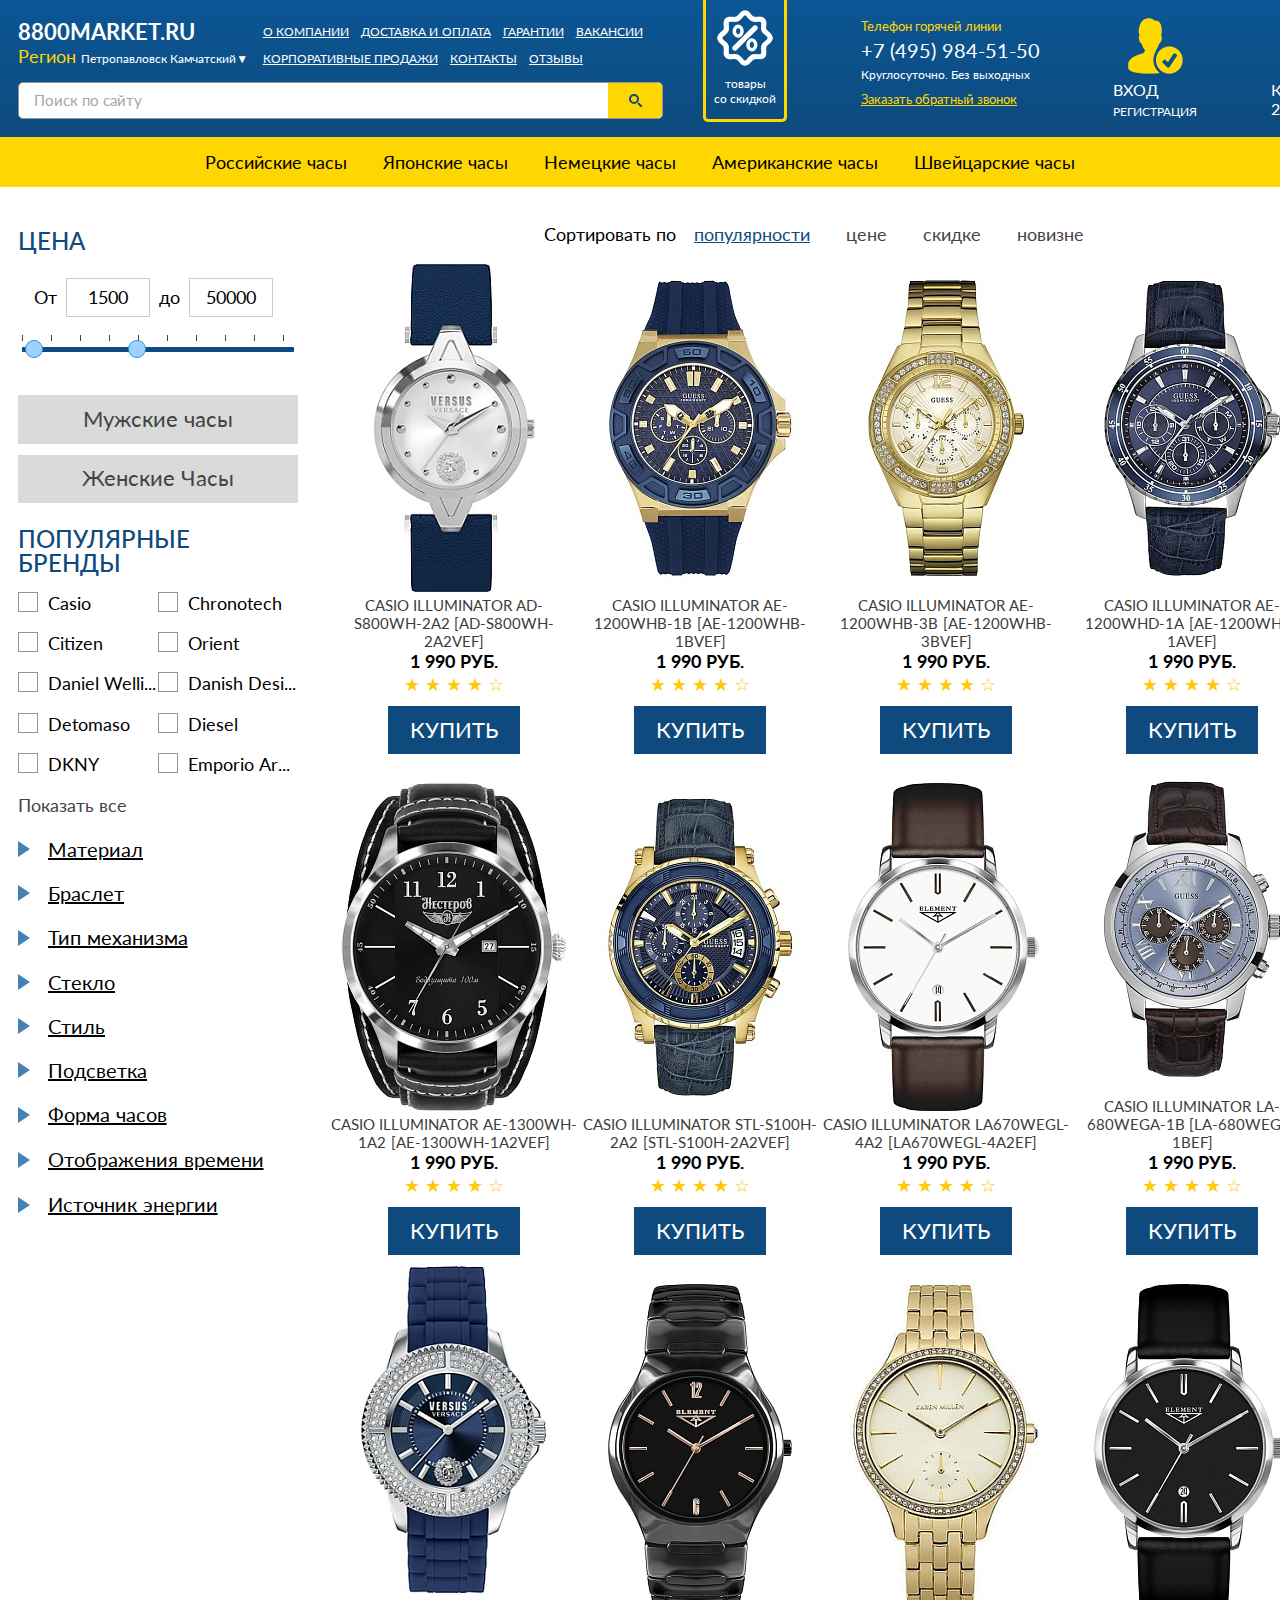
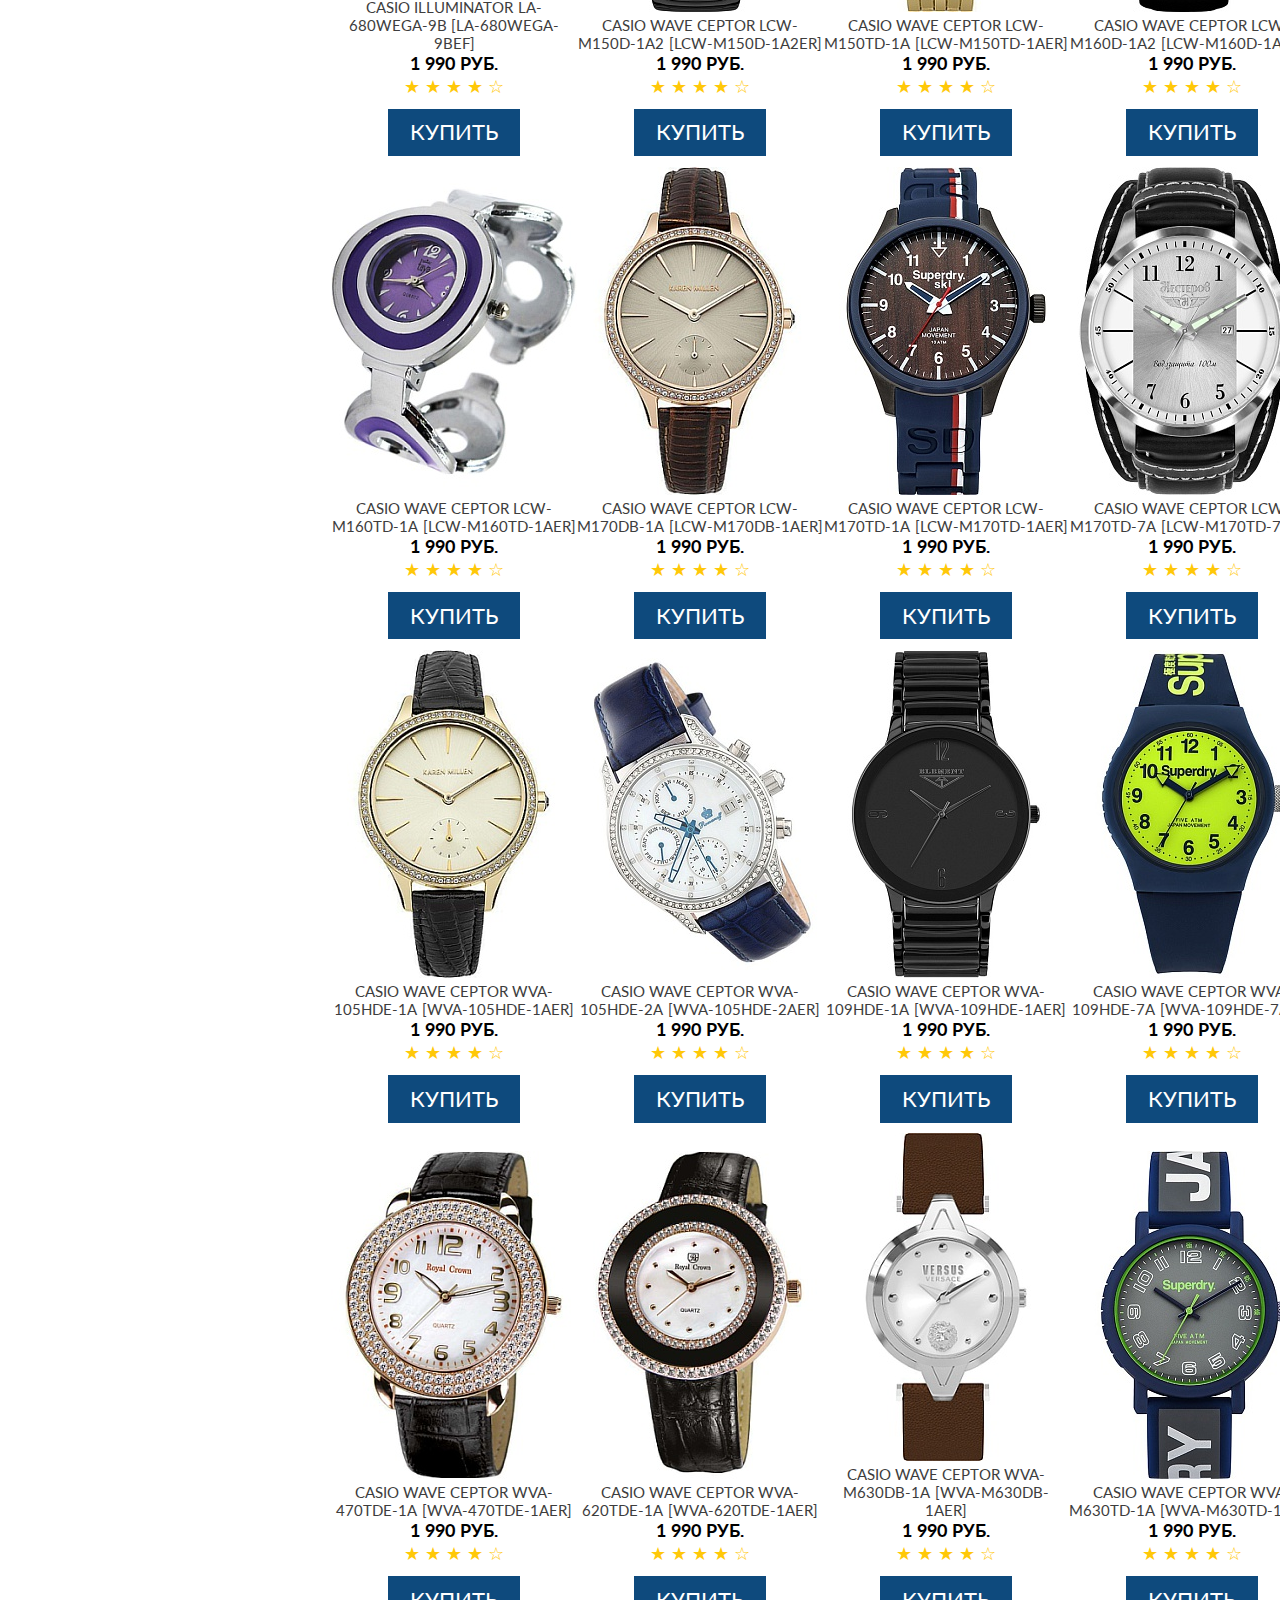
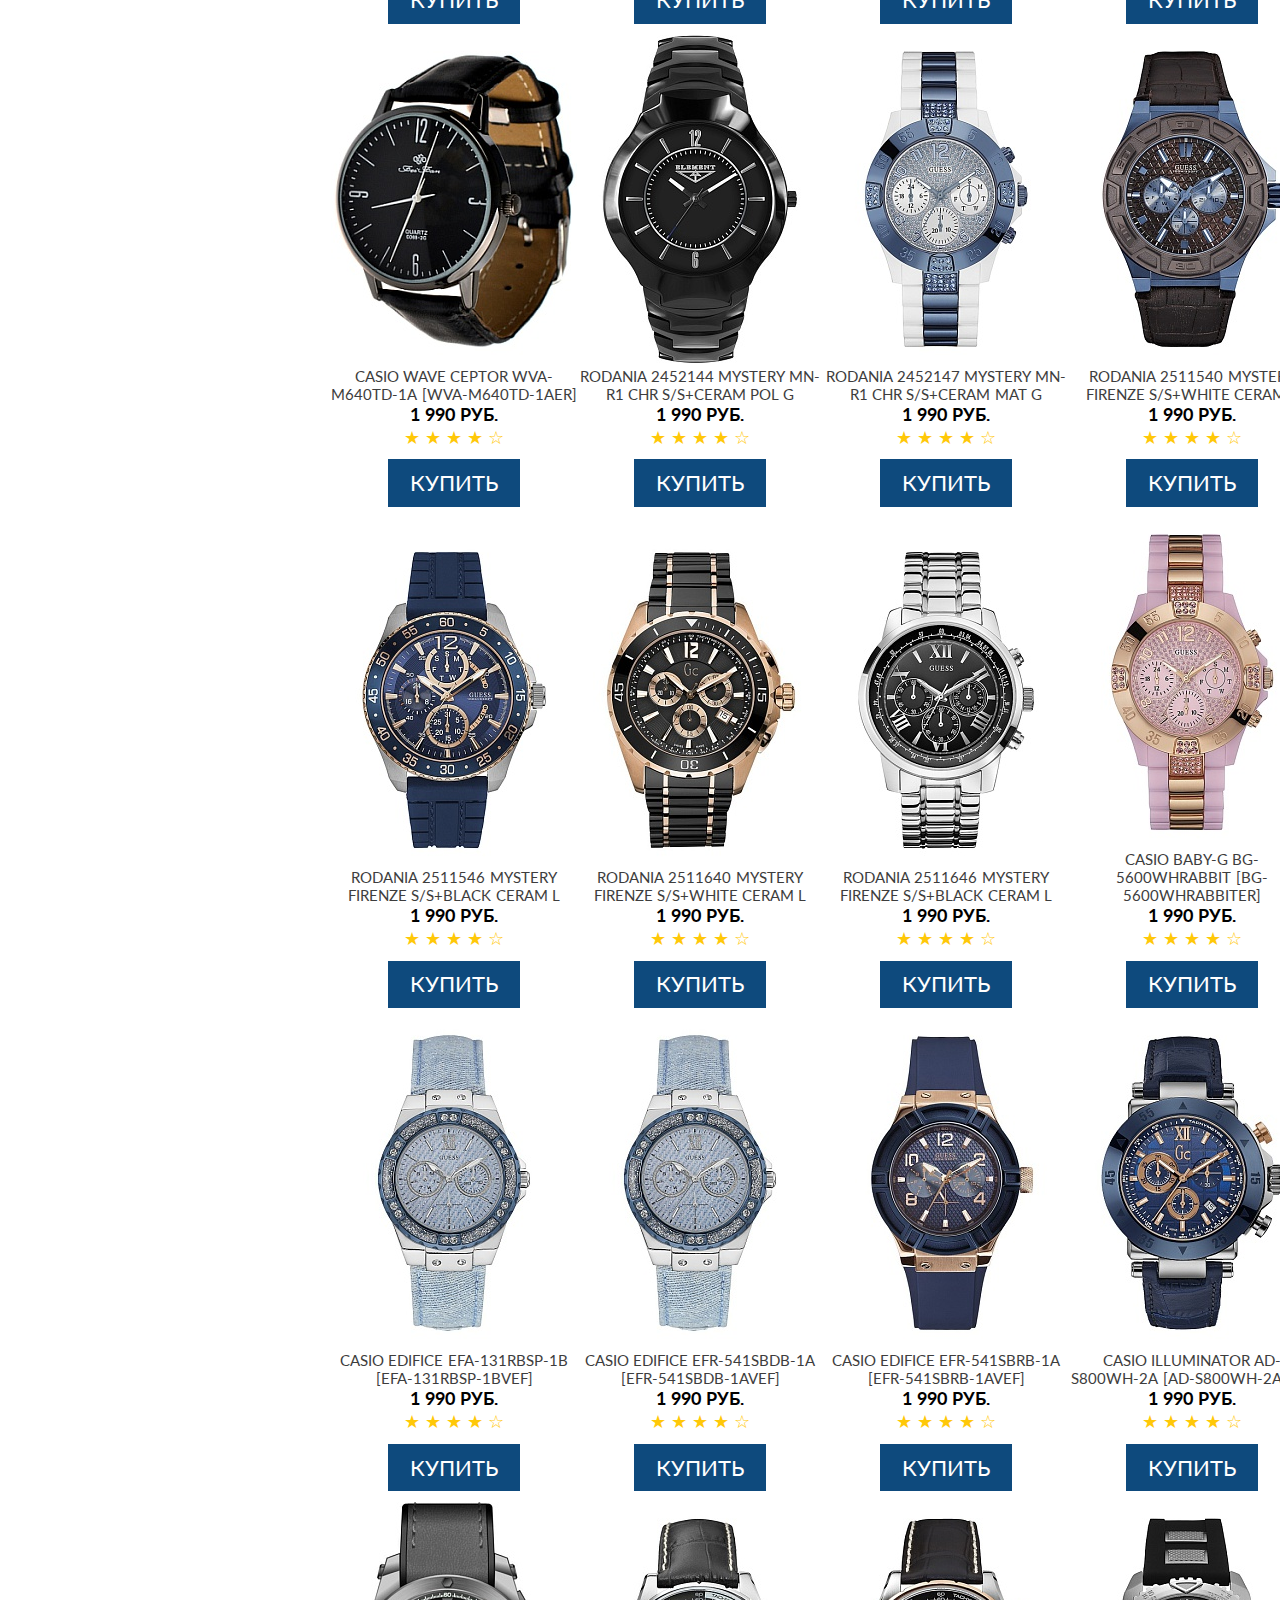
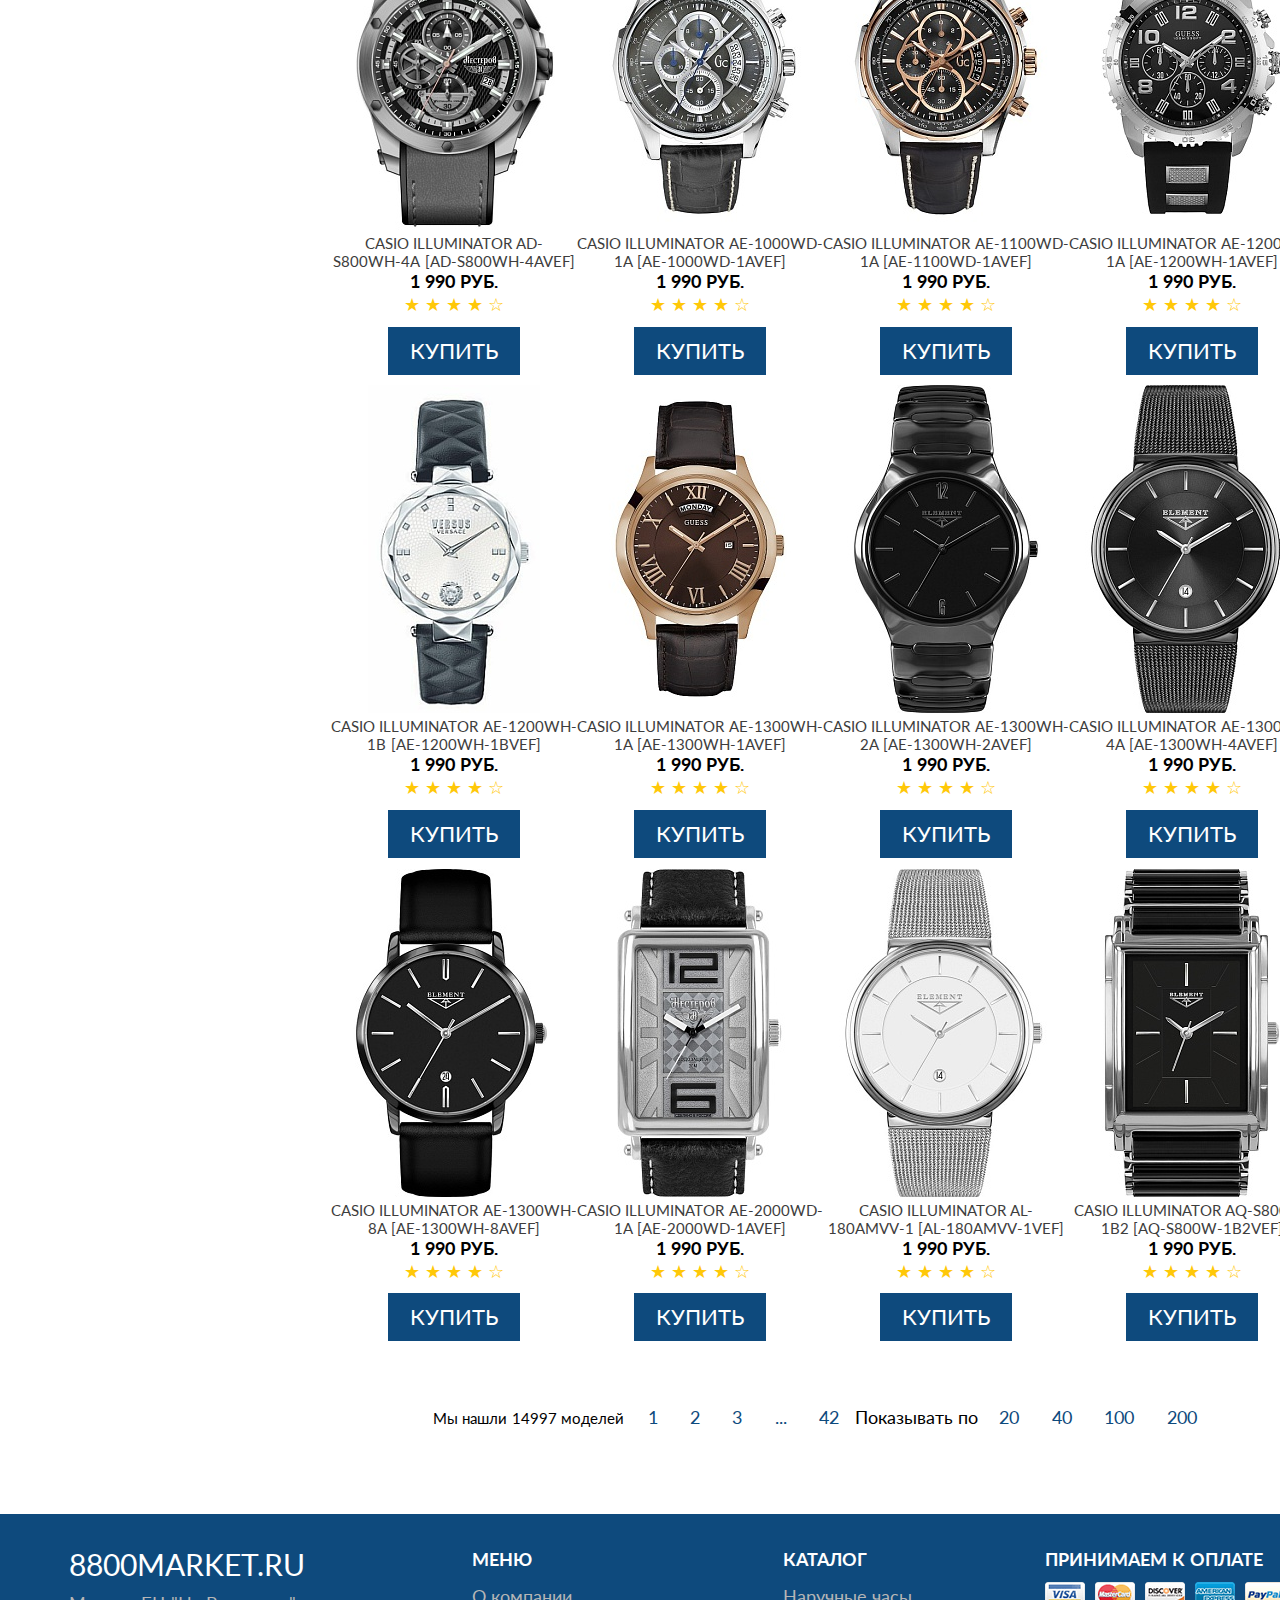
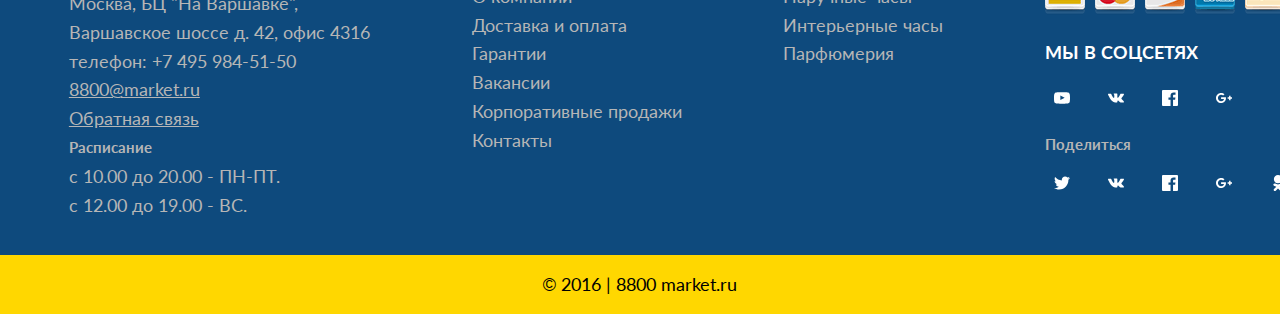
==== index.html @ a6108920 "new order" ====
<!DOCTYPE html><html lang="ru"><head><meta charset="utf-8"><title>pageTitle</title><meta name="description" content="pageDescription"><meta name="keywords" content="pageKeywords"><link href="./assets/css/common.css" rel="stylesheet"></head><body><header><div class="wr_Content"><div class="left half"><nav class="links"><a href="#">О компании</a><a href="#">Доставка и оплата</a><a href="#">Гарантии</a><a href="#">Вакансии</a><a href="#">Корпоративные продажи</a><a href="#">Контакты</a><a href="#">Отзывы</a></nav><a id="logo" href="/">8800MARKET.RU</a><p href="#" class="toggle-region">Регион <a href="#" data-modal="md_regions">Петропавловск Камчатский</a></p><form id="search"><input type="search" placeholder="Поиск по сайту"></form></div><div class="right half"><a href="#" class="sale">товары <br>со скидкой</a><p class="call"><i>Телефон горячей линии</i><i>+7 (495) 984-51-50</i><i>Круглосуточно. Без выходных</i><a href="#" data-modal="md_callMe">Заказать обратный звонок		</a></p><div class="cabinet"><a href="#">Вход</a><a href="#">Регистрация</a></div><div class="cart"><a href="cart.html">Корзина</a><i>20 358 Р</i></div></div></div><nav class="gold"><a href="#">Российские часы</a><a href="#">Японские часы</a><a href="#">Немецкие часы</a><a href="#">Американские часы</a><a href="#">Швейцарские часы</a></nav></header><!--MODAL--><div id="md_regions" hidden="" class="overlay"><div class="modal"><div class="close"></div><h1>Доставляем по всей России</h1><div class="regions-table"><input type="text" placeholder="Введите название своего города / населенного пункта" class="search"><a href="">Москва</a><a href="">Санкт-Петербург</a><a href="">Архангельск</a><a href="">Астрахань</a><a href="">Барнаул</a><a href="">Белгород</a><a href="">Брянск</a><a href="">Владикавказ</a><a href="">Волгоград</a><a href="">Воронеж</a><a href="">Иваново</a><a href="">Ирбит</a><a href="">Иркутск</a><a href="">Казань</a><a href="">Калининград</a><a href="">Калуга</a><a href="">Кемерово</a><a href="">Кинешма</a><a href="">Краснодар</a><a href="">Красноярск</a><a href="">Липецк</a><a href="">Майкоп</a><a href="">Массив Мшинская</a><a href="">Михайловка</a><a href="">Михайловск</a><a href="">Невинномысск</a><a href="">Нижний Новгород</a><a href="">Новокузнецк</a><a href="">Новосибирск</a><a href="">Октябрьский</a><a href="">Омск</a><a href="">Оренбург</a><a href="">Орск</a><a href="">Орёл</a><a href="">Пенза</a><a href="">Прокопьевск</a><a href="">Ростов-на-Дону</a><a href="">Рязань</a><a href="">Самара</a><a href="">Саратов</a><a href="">Светлоград</a><a href="">Северск</a><a href="">Симферополь</a><a href="">Ставрополь</a><a href="">Стерлитамак</a><a href="">Сызрань</a><a href="">Таганрог</a><a href="">Тверь</a><a href="">Тольятти</a><a href="">Томск</a><a href="">Тула</a><a href="">Тюмень</a><a href="">Улан-Удэ</a><a href="">Ульяновск</a><a href="">Уфа</a><a href="">Фролово</a><a href="">Хабаровск</a><a href="">Челябинск</a><a href="">Чита</a><a href="">Ярославль</a></div></div></div><div id="md_callMe" hidden="" class="overlay"><div class="modal"><div class="close"></div><h1>Обратный звонок</h1><div class="center"><h2>Введите ваш номер телефона</h2><input type="tel" required placeholder="+7-xxx-xxx-xx-xx" title="номер телефона"><button type="submit">Жду звонка</button></div></div></div><div class="wr_Content HERE_catalog"><div class="LP_filter"><h2>Цена</h2><div class="range-slider"><span>Oт<input type="number" value="1500" min="0" max="120000">до<input type="number" value="50000" min="0" max="120000"></span><input value="1500" min="0" max="120000" step="500" type="range"><input value="50000" min="0" max="120000" step="500" type="range"><svg width="100%" height="24"><line x1="4" y1="0" x2="300" y2="0" stroke="#444" stroke-width="12" stroke-dasharray="1 28"></line></svg></div><a href="" class="btn">Мужские часы</a><a href="" class="btn">Женские Часы</a><h2>Популярные бренды</h2><label class="control"><input type="checkbox" name="name"><i class="control-indicator"></i>Casio</label><label class="control"><input type="checkbox" name="name"><i class="control-indicator"></i>Chronotech</label><label class="control"><input type="checkbox" name="name"><i class="control-indicator"></i>Citizen</label><label class="control"><input type="checkbox" name="name"><i class="control-indicator"></i>Orient</label><label class="control"><input type="checkbox" name="name"><i class="control-indicator"></i>Daniel Wellington</label><label class="control"><input type="checkbox" name="name"><i class="control-indicator"></i>Danish Design</label><label class="control"><input type="checkbox" name="name"><i class="control-indicator"></i>Detomaso</label><label class="control"><input type="checkbox" name="name"><i class="control-indicator"></i>Diesel</label><label class="control"><input type="checkbox" name="name"><i class="control-indicator"></i>DKNY</label><label class="control"><input type="checkbox" name="name"><i class="control-indicator"></i>Emporio Armani</label><a href="">Показать все</a><div class="expanders"><div class="expander-trigger">Материал</div><div class="expander-trigger">Браслет</div><div class="expander-trigger">Тип механизма</div><div class="expander-trigger">Стекло</div><div class="expander-trigger">Стиль</div><div class="expander-trigger">Подсветка</div><div class="expander-trigger">Форма часов</div><div class="expander-trigger">Отображения времени</div><div class="expander-trigger">Источник энергии</div></div></div><div class="Catalog"><div class="setsort">Cортировать по<a href="#" class="current">популярности</a><a href="#">цене</a><a href="#">скидке</a><a href="#">новизне</a></div><div class="catalog_items"><div class="item"><a href="tovar.html"><img src="assets/img/watch_246x328/1.jpg" alt=""></a><div class="item_dscr"><div class="name">Casio Illuminator AD-S800WH-2A2 [AD-S800WH-2A2VEF]</div><div class="price">1 990 руб.</div><div class="star">★ ★ ★ ★ ☆</div></div><!--a(href="") WTF--><a href="order.html" class="btn">Купить</a></div><div class="item"><a href="tovar.html"><img src="assets/img/watch_246x328/2.jpg" alt=""></a><div class="item_dscr"><div class="name">Casio Illuminator AE-1200WHB-1B [AE-1200WHB-1BVEF]</div><div class="price">1 990 руб.</div><div class="star">★ ★ ★ ★ ☆</div></div><!--a(href="") WTF--><a href="order.html" class="btn">Купить</a></div><div class="item"><a href="tovar.html"><img src="assets/img/watch_246x328/3.jpg" alt=""></a><div class="item_dscr"><div class="name">Casio Illuminator AE-1200WHB-3B [AE-1200WHB-3BVEF]</div><div class="price">1 990 руб.</div><div class="star">★ ★ ★ ★ ☆</div></div><!--a(href="") WTF--><a href="order.html" class="btn">Купить</a></div><div class="item"><a href="tovar.html"><img src="assets/img/watch_246x328/4.jpg" alt=""></a><div class="item_dscr"><div class="name">Casio Illuminator AE-1200WHD-1A [AE-1200WHD-1AVEF]</div><div class="price">1 990 руб.</div><div class="star">★ ★ ★ ★ ☆</div></div><!--a(href="") WTF--><a href="order.html" class="btn">Купить</a></div><div class="item"><a href="tovar.html"><img src="assets/img/watch_246x328/5.jpg" alt=""></a><div class="item_dscr"><div class="name">Casio Illuminator AE-1300WH-1A2 [AE-1300WH-1A2VEF]</div><div class="price">1 990 руб.</div><div class="star">★ ★ ★ ★ ☆</div></div><!--a(href="") WTF--><a href="order.html" class="btn">Купить</a></div><div class="item"><a href="tovar.html"><img src="assets/img/watch_246x328/6.jpg" alt=""></a><div class="item_dscr"><div class="name">Casio Illuminator STL-S100H-2A2 [STL-S100H-2A2VEF]</div><div class="price">1 990 руб.</div><div class="star">★ ★ ★ ★ ☆</div></div><!--a(href="") WTF--><a href="order.html" class="btn">Купить</a></div><div class="item"><a href="tovar.html"><img src="assets/img/watch_246x328/7.jpg" alt=""></a><div class="item_dscr"><div class="name">Casio Illuminator LA670WEGL-4A2 [LA670WEGL-4A2EF]</div><div class="price">1 990 руб.</div><div class="star">★ ★ ★ ★ ☆</div></div><!--a(href="") WTF--><a href="order.html" class="btn">Купить</a></div><div class="item"><a href="tovar.html"><img src="assets/img/watch_246x328/8.jpg" alt=""></a><div class="item_dscr"><div class="name">Casio Illuminator LA-680WEGA-1B [LA-680WEGA-1BEF]</div><div class="price">1 990 руб.</div><div class="star">★ ★ ★ ★ ☆</div></div><!--a(href="") WTF--><a href="order.html" class="btn">Купить</a></div><div class="item"><a href="tovar.html"><img src="assets/img/watch_246x328/9.jpg" alt=""></a><div class="item_dscr"><div class="name">Casio Illuminator LA-680WEGA-9B [LA-680WEGA-9BEF]</div><div class="price">1 990 руб.</div><div class="star">★ ★ ★ ★ ☆</div></div><!--a(href="") WTF--><a href="order.html" class="btn">Купить</a></div><div class="item"><a href="tovar.html"><img src="assets/img/watch_246x328/10.jpg" alt=""></a><div class="item_dscr"><div class="name">Casio WAVE CEPTOR LCW-M150D-1A2 [LCW-M150D-1A2ER]</div><div class="price">1 990 руб.</div><div class="star">★ ★ ★ ★ ☆</div></div><!--a(href="") WTF--><a href="order.html" class="btn">Купить</a></div><div class="item"><a href="tovar.html"><img src="assets/img/watch_246x328/11.jpg" alt=""></a><div class="item_dscr"><div class="name">Casio WAVE CEPTOR LCW-M150TD-1A [LCW-M150TD-1AER]</div><div class="price">1 990 руб.</div><div class="star">★ ★ ★ ★ ☆</div></div><!--a(href="") WTF--><a href="order.html" class="btn">Купить</a></div><div class="item"><a href="tovar.html"><img src="assets/img/watch_246x328/12.jpg" alt=""></a><div class="item_dscr"><div class="name">Casio WAVE CEPTOR LCW-M160D-1A2 [LCW-M160D-1A2ER]</div><div class="price">1 990 руб.</div><div class="star">★ ★ ★ ★ ☆</div></div><!--a(href="") WTF--><a href="order.html" class="btn">Купить</a></div><div class="item"><a href="tovar.html"><img src="assets/img/watch_246x328/13.jpg" alt=""></a><div class="item_dscr"><div class="name">Casio WAVE CEPTOR LCW-M160TD-1A [LCW-M160TD-1AER]</div><div class="price">1 990 руб.</div><div class="star">★ ★ ★ ★ ☆</div></div><!--a(href="") WTF--><a href="order.html" class="btn">Купить</a></div><div class="item"><a href="tovar.html"><img src="assets/img/watch_246x328/14.jpg" alt=""></a><div class="item_dscr"><div class="name">Casio WAVE CEPTOR LCW-M170DB-1A [LCW-M170DB-1AER]</div><div class="price">1 990 руб.</div><div class="star">★ ★ ★ ★ ☆</div></div><!--a(href="") WTF--><a href="order.html" class="btn">Купить</a></div><div class="item"><a href="tovar.html"><img src="assets/img/watch_246x328/15.jpg" alt=""></a><div class="item_dscr"><div class="name">Casio WAVE CEPTOR LCW-M170TD-1A [LCW-M170TD-1AER]</div><div class="price">1 990 руб.</div><div class="star">★ ★ ★ ★ ☆</div></div><!--a(href="") WTF--><a href="order.html" class="btn">Купить</a></div><div class="item"><a href="tovar.html"><img src="assets/img/watch_246x328/16.jpg" alt=""></a><div class="item_dscr"><div class="name">Casio WAVE CEPTOR LCW-M170TD-7A [LCW-M170TD-7AER]</div><div class="price">1 990 руб.</div><div class="star">★ ★ ★ ★ ☆</div></div><!--a(href="") WTF--><a href="order.html" class="btn">Купить</a></div><div class="item"><a href="tovar.html"><img src="assets/img/watch_246x328/17.jpg" alt=""></a><div class="item_dscr"><div class="name">Casio WAVE CEPTOR WVA-105HDE-1A [WVA-105HDE-1AER]</div><div class="price">1 990 руб.</div><div class="star">★ ★ ★ ★ ☆</div></div><!--a(href="") WTF--><a href="order.html" class="btn">Купить</a></div><div class="item"><a href="tovar.html"><img src="assets/img/watch_246x328/18.jpg" alt=""></a><div class="item_dscr"><div class="name">Casio WAVE CEPTOR WVA-105HDE-2A [WVA-105HDE-2AER]</div><div class="price">1 990 руб.</div><div class="star">★ ★ ★ ★ ☆</div></div><!--a(href="") WTF--><a href="order.html" class="btn">Купить</a></div><div class="item"><a href="tovar.html"><img src="assets/img/watch_246x328/19.jpg" alt=""></a><div class="item_dscr"><div class="name">Casio WAVE CEPTOR WVA-109HDE-1A [WVA-109HDE-1AER]</div><div class="price">1 990 руб.</div><div class="star">★ ★ ★ ★ ☆</div></div><!--a(href="") WTF--><a href="order.html" class="btn">Купить</a></div><div class="item"><a href="tovar.html"><img src="assets/img/watch_246x328/20.jpg" alt=""></a><div class="item_dscr"><div class="name">Casio WAVE CEPTOR WVA-109HDE-7A [WVA-109HDE-7AER]</div><div class="price">1 990 руб.</div><div class="star">★ ★ ★ ★ ☆</div></div><!--a(href="") WTF--><a href="order.html" class="btn">Купить</a></div><div class="item"><a href="tovar.html"><img src="assets/img/watch_246x328/21.jpg" alt=""></a><div class="item_dscr"><div class="name">Casio WAVE CEPTOR WVA-470TDE-1A [WVA-470TDE-1AER]</div><div class="price">1 990 руб.</div><div class="star">★ ★ ★ ★ ☆</div></div><!--a(href="") WTF--><a href="order.html" class="btn">Купить</a></div><div class="item"><a href="tovar.html"><img src="assets/img/watch_246x328/22.jpg" alt=""></a><div class="item_dscr"><div class="name">Casio WAVE CEPTOR WVA-620TDE-1A [WVA-620TDE-1AER]</div><div class="price">1 990 руб.</div><div class="star">★ ★ ★ ★ ☆</div></div><!--a(href="") WTF--><a href="order.html" class="btn">Купить</a></div><div class="item"><a href="tovar.html"><img src="assets/img/watch_246x328/23.jpg" alt=""></a><div class="item_dscr"><div class="name">Casio WAVE CEPTOR WVA-M630DB-1A [WVA-M630DB-1AER]</div><div class="price">1 990 руб.</div><div class="star">★ ★ ★ ★ ☆</div></div><!--a(href="") WTF--><a href="order.html" class="btn">Купить</a></div><div class="item"><a href="tovar.html"><img src="assets/img/watch_246x328/24.jpg" alt=""></a><div class="item_dscr"><div class="name">Casio WAVE CEPTOR WVA-M630TD-1A [WVA-M630TD-1AER]</div><div class="price">1 990 руб.</div><div class="star">★ ★ ★ ★ ☆</div></div><!--a(href="") WTF--><a href="order.html" class="btn">Купить</a></div><div class="item"><a href="tovar.html"><img src="assets/img/watch_246x328/25.jpg" alt=""></a><div class="item_dscr"><div class="name">Casio WAVE CEPTOR WVA-M640TD-1A [WVA-M640TD-1AER]</div><div class="price">1 990 руб.</div><div class="star">★ ★ ★ ★ ☆</div></div><!--a(href="") WTF--><a href="order.html" class="btn">Купить</a></div><div class="item"><a href="tovar.html"><img src="assets/img/watch_246x328/26.jpg" alt=""></a><div class="item_dscr"><div class="name">Rodania 2452144 MYSTERY MN-R1 CHR S/S+CERAM POL G</div><div class="price">1 990 руб.</div><div class="star">★ ★ ★ ★ ☆</div></div><!--a(href="") WTF--><a href="order.html" class="btn">Купить</a></div><div class="item"><a href="tovar.html"><img src="assets/img/watch_246x328/27.jpg" alt=""></a><div class="item_dscr"><div class="name">Rodania 2452147 MYSTERY MN-R1 CHR S/S+CERAM MAT G</div><div class="price">1 990 руб.</div><div class="star">★ ★ ★ ★ ☆</div></div><!--a(href="") WTF--><a href="order.html" class="btn">Купить</a></div><div class="item"><a href="tovar.html"><img src="assets/img/watch_246x328/28.jpg" alt=""></a><div class="item_dscr"><div class="name">Rodania 2511540 MYSTERY FIRENZE S/S+WHITE CERAM L</div><div class="price">1 990 руб.</div><div class="star">★ ★ ★ ★ ☆</div></div><!--a(href="") WTF--><a href="order.html" class="btn">Купить</a></div><div class="item"><a href="tovar.html"><img src="assets/img/watch_246x328/29.jpg" alt=""></a><div class="item_dscr"><div class="name">Rodania 2511546 MYSTERY FIRENZE S/S+BLACK CERAM L</div><div class="price">1 990 руб.</div><div class="star">★ ★ ★ ★ ☆</div></div><!--a(href="") WTF--><a href="order.html" class="btn">Купить</a></div><div class="item"><a href="tovar.html"><img src="assets/img/watch_246x328/30.jpg" alt=""></a><div class="item_dscr"><div class="name">Rodania 2511640 MYSTERY FIRENZE S/S+WHITE CERAM L</div><div class="price">1 990 руб.</div><div class="star">★ ★ ★ ★ ☆</div></div><!--a(href="") WTF--><a href="order.html" class="btn">Купить</a></div><div class="item"><a href="tovar.html"><img src="assets/img/watch_246x328/31.jpg" alt=""></a><div class="item_dscr"><div class="name">Rodania 2511646 MYSTERY FIRENZE S/S+BLACK CERAM L</div><div class="price">1 990 руб.</div><div class="star">★ ★ ★ ★ ☆</div></div><!--a(href="") WTF--><a href="order.html" class="btn">Купить</a></div><div class="item"><a href="tovar.html"><img src="assets/img/watch_246x328/32.jpg" alt=""></a><div class="item_dscr"><div class="name">Casio Baby-G BG-5600WHRABBIT [BG-5600WHRABBITER]</div><div class="price">1 990 руб.</div><div class="star">★ ★ ★ ★ ☆</div></div><!--a(href="") WTF--><a href="order.html" class="btn">Купить</a></div><div class="item"><a href="tovar.html"><img src="assets/img/watch_246x328/33.jpg" alt=""></a><div class="item_dscr"><div class="name">Casio EDIFICE EFA-131RBSP-1B [EFA-131RBSP-1BVEF]</div><div class="price">1 990 руб.</div><div class="star">★ ★ ★ ★ ☆</div></div><!--a(href="") WTF--><a href="order.html" class="btn">Купить</a></div><div class="item"><a href="tovar.html"><img src="assets/img/watch_246x328/34.jpg" alt=""></a><div class="item_dscr"><div class="name">Casio EDIFICE EFR-541SBDB-1A [EFR-541SBDB-1AVEF]</div><div class="price">1 990 руб.</div><div class="star">★ ★ ★ ★ ☆</div></div><!--a(href="") WTF--><a href="order.html" class="btn">Купить</a></div><div class="item"><a href="tovar.html"><img src="assets/img/watch_246x328/35.jpg" alt=""></a><div class="item_dscr"><div class="name">Casio EDIFICE EFR-541SBRB-1A [EFR-541SBRB-1AVEF]</div><div class="price">1 990 руб.</div><div class="star">★ ★ ★ ★ ☆</div></div><!--a(href="") WTF--><a href="order.html" class="btn">Купить</a></div><div class="item"><a href="tovar.html"><img src="assets/img/watch_246x328/36.jpg" alt=""></a><div class="item_dscr"><div class="name">Casio Illuminator AD-S800WH-2A [AD-S800WH-2AVEF]</div><div class="price">1 990 руб.</div><div class="star">★ ★ ★ ★ ☆</div></div><!--a(href="") WTF--><a href="order.html" class="btn">Купить</a></div><div class="item"><a href="tovar.html"><img src="assets/img/watch_246x328/37.jpg" alt=""></a><div class="item_dscr"><div class="name">Casio Illuminator AD-S800WH-4A [AD-S800WH-4AVEF]</div><div class="price">1 990 руб.</div><div class="star">★ ★ ★ ★ ☆</div></div><!--a(href="") WTF--><a href="order.html" class="btn">Купить</a></div><div class="item"><a href="tovar.html"><img src="assets/img/watch_246x328/38.jpg" alt=""></a><div class="item_dscr"><div class="name">Casio Illuminator AE-1000WD-1A [AE-1000WD-1AVEF]</div><div class="price">1 990 руб.</div><div class="star">★ ★ ★ ★ ☆</div></div><!--a(href="") WTF--><a href="order.html" class="btn">Купить</a></div><div class="item"><a href="tovar.html"><img src="assets/img/watch_246x328/39.jpg" alt=""></a><div class="item_dscr"><div class="name">Casio Illuminator AE-1100WD-1A [AE-1100WD-1AVEF]</div><div class="price">1 990 руб.</div><div class="star">★ ★ ★ ★ ☆</div></div><!--a(href="") WTF--><a href="order.html" class="btn">Купить</a></div><div class="item"><a href="tovar.html"><img src="assets/img/watch_246x328/40.jpg" alt=""></a><div class="item_dscr"><div class="name">Casio Illuminator AE-1200WH-1A [AE-1200WH-1AVEF]</div><div class="price">1 990 руб.</div><div class="star">★ ★ ★ ★ ☆</div></div><!--a(href="") WTF--><a href="order.html" class="btn">Купить</a></div><div class="item"><a href="tovar.html"><img src="assets/img/watch_246x328/41.jpg" alt=""></a><div class="item_dscr"><div class="name">Casio Illuminator AE-1200WH-1B [AE-1200WH-1BVEF]</div><div class="price">1 990 руб.</div><div class="star">★ ★ ★ ★ ☆</div></div><!--a(href="") WTF--><a href="order.html" class="btn">Купить</a></div><div class="item"><a href="tovar.html"><img src="assets/img/watch_246x328/42.jpg" alt=""></a><div class="item_dscr"><div class="name">Casio Illuminator AE-1300WH-1A [AE-1300WH-1AVEF]</div><div class="price">1 990 руб.</div><div class="star">★ ★ ★ ★ ☆</div></div><!--a(href="") WTF--><a href="order.html" class="btn">Купить</a></div><div class="item"><a href="tovar.html"><img src="assets/img/watch_246x328/43.jpg" alt=""></a><div class="item_dscr"><div class="name">Casio Illuminator AE-1300WH-2A [AE-1300WH-2AVEF]</div><div class="price">1 990 руб.</div><div class="star">★ ★ ★ ★ ☆</div></div><!--a(href="") WTF--><a href="order.html" class="btn">Купить</a></div><div class="item"><a href="tovar.html"><img src="assets/img/watch_246x328/44.jpg" alt=""></a><div class="item_dscr"><div class="name">Casio Illuminator AE-1300WH-4A [AE-1300WH-4AVEF]</div><div class="price">1 990 руб.</div><div class="star">★ ★ ★ ★ ☆</div></div><!--a(href="") WTF--><a href="order.html" class="btn">Купить</a></div><div class="item"><a href="tovar.html"><img src="assets/img/watch_246x328/45.jpg" alt=""></a><div class="item_dscr"><div class="name">Casio Illuminator AE-1300WH-8A [AE-1300WH-8AVEF]</div><div class="price">1 990 руб.</div><div class="star">★ ★ ★ ★ ☆</div></div><!--a(href="") WTF--><a href="order.html" class="btn">Купить</a></div><div class="item"><a href="tovar.html"><img src="assets/img/watch_246x328/46.jpg" alt=""></a><div class="item_dscr"><div class="name">Casio Illuminator AE-2000WD-1A [AE-2000WD-1AVEF]</div><div class="price">1 990 руб.</div><div class="star">★ ★ ★ ★ ☆</div></div><!--a(href="") WTF--><a href="order.html" class="btn">Купить</a></div><div class="item"><a href="tovar.html"><img src="assets/img/watch_246x328/47.jpg" alt=""></a><div class="item_dscr"><div class="name">Casio Illuminator AL-180AMVV-1 [AL-180AMVV-1VEF]</div><div class="price">1 990 руб.</div><div class="star">★ ★ ★ ★ ☆</div></div><!--a(href="") WTF--><a href="order.html" class="btn">Купить</a></div><div class="item"><a href="tovar.html"><img src="assets/img/watch_246x328/48.jpg" alt=""></a><div class="item_dscr"><div class="name">Casio Illuminator AQ-S800W-1B2 [AQ-S800W-1B2VEF]</div><div class="price">1 990 руб.</div><div class="star">★ ★ ★ ★ ☆</div></div><!--a(href="") WTF--><a href="order.html" class="btn">Купить</a></div></div><div class="paginator"><p><small>Мы нашли 14997 моделей</small><a href="">1</a><a href="">2</a><a href="">3</a><a href="">...</a><a href="">42</a></p><p>Показывать по <a href="">20</a><a href="">40</a><a href="">100</a><a href="">200</a></p></div></div></div><footer><div class="wr_Content"><address><div class="ftr-logo">8800MARKET.RU</div><span>Москва, БЦ "На Варшавке",</span><span>Варшавское шоссе д. 42, офис 4316</span><span>телефон: +7 495 984-51-50</span><a href="#">8800@market.ru</a><a href="#">Обратная связь</a><h5>Расписание</h5><span>с 10.00 до 20.00 - ПН-ПТ. </span><span>с 12.00 до 19.00 - ВС.</span></address><nav><h3>Меню</h3><a href="#">О компании</a><a href="#">Доставка и оплата</a><a href="#">Гарантии</a><a href="#">Вакансии</a><a href="#">Корпоративные продажи</a><a href="#">Контакты</a></nav><nav><h3>Каталог</h3><a href="#">Наручные часы</a><a href="#">Интерьерные часы</a><a href="#">Парфюмерия</a></nav>
<div><h3>Принимаем к оплате</h3><img src="./assets/img/icon/payment_icon.png" alt=""><h3>Мы в соцсетях</h3><div class="socials-set"><a href="https://www.youtube.com/user/presidentwatches"><svg class="icon"><use xmlns:xlink="http://www.w3.org/1999/xlink" xlink:href="#icon_youtube" x="0" y="0"></use></svg></a><a href="https://vk.com/public125188473"><svg class="icon"><use xmlns:xlink="http://www.w3.org/1999/xlink" xlink:href="#icon_vk"></use></svg></a><a href="https://www.facebook.com/pwatches"><svg class="icon"><use xmlns:xlink="http://www.w3.org/1999/xlink" xlink:href="#icon_fb"></use></svg></a><a href="https://plus.google.com/u/0/+presidentwatches/about"><svg class="icon"><use xmlns:xlink="http://www.w3.org/1999/xlink" xlink:href="#icon_googleplus"></use></svg></a></div><h5>Поделиться</h5><div class="socials-set"><a href="https://twitter.com/share?url=[URL]&amp;text=[TITLE]" onclick="javascript:window.open(this.href,'', 'menubar=no,toolbar=no,resizable=yes,scrollbars=yes,height=400,width=320');return false;"><svg class="icon"><use xmlns:xlink="http://www.w3.org/1999/xlink" xlink:href="#icon_twitter"></use></svg></a><a href="http://vk.com/share.php?url=[URL]&amp;title=[TITLE]&amp;description=[DESC]&amp;image=[IMAGE]&amp;noparse=true" onclick="javascript:window.open(this.href,'', 'menubar=no,toolbar=no,resizable=yes,scrollbars=yes,height=400,width=320');return false;"><svg class="icon"><use xmlns:xlink="http://www.w3.org/1999/xlink" xlink:href="#icon_vk"></use></svg></a><a href="http://www.facebook.com/sharer.php?u=http://bit.ly/FBshareArticle" onclick="javascript:window.open(this.href,'', 'menubar=no,toolbar=no,resizable=yes,scrollbars=yes,height=400,width=320');return false;"><svg class="icon"><use xmlns:xlink="http://www.w3.org/1999/xlink" xlink:href="#icon_fb"></use></svg></a><a href="https://plus.google.com/share?url=[URL]" onclick="javascript:window.open(this.href,'', 'menubar=no,toolbar=no,resizable=yes,scrollbars=yes,height=400,width=320');return false;"><svg class="icon"><use xmlns:xlink="http://www.w3.org/1999/xlink" xlink:href="#icon_googleplus"></use></svg></a><a href="http://www.odnoklassniki.ru/dk?st.cmd=addShare&amp;st.s=1&amp;st._surl=[URL]&amp;st.comments=[TITLE]" onclick="javascript:window.open(this.href,'', 'menubar=no,toolbar=no,resizable=yes,scrollbars=yes,height=400,width=320');return false;"><svg class="icon"><use xmlns:xlink="http://www.w3.org/1999/xlink" xlink:href="#icon_ok"></use></svg></a></div></div></div></footer><div class="copyright">© 2016 | 8800 market.ru</div><svg style="display: none;" viewbox="0 0 16 16" xmlns="http://www.w3.org/2000/svg" fill-rule="evenodd" clip-rule="evenodd" stroke-linejoin="round" stroke-miterlimit="1.414"><symbol id="icon_ok"><path d="M9.67 11.626c.84-.19 1.652-.524 2.4-.993.564-.356.734-1.103.378-1.668-.356-.566-1.102-.737-1.668-.38-1.692 1.063-3.87 1.063-5.56 0-.566-.357-1.313-.186-1.668.38-.356.566-.186 1.312.38 1.668.746.47 1.556.802 2.397.993l-2.31 2.31c-.474.47-.474 1.237 0 1.71.235.236.545.354.854.354.31 0 .62-.118.856-.354L8 13.376l2.27 2.27c.47.472 1.237.472 1.71 0 .472-.473.472-1.24 0-1.71l-2.31-2.31zM8 8.258c2.278 0 4.13-1.852 4.13-4.128C12.13 1.852 10.277 0 8 0S3.87 1.852 3.87 4.13c0 2.276 1.853 4.128 4.13 4.128zM8 2.42c-.942 0-1.71.767-1.71 1.71 0 .942.768 1.71 1.71 1.71.943 0 1.71-.768 1.71-1.71 0-.943-.767-1.71-1.71-1.71z"></path></symbol><symbol id="icon_vk"><path d="M7.828 12.526h.957s.288-.032.436-.19c.137-.147.133-.42.133-.42s-.02-1.284.576-1.473c.587-.187 1.34 1.24 2.14 1.788.604.416 1.063.326 1.063.326l2.137-.03s1.117-.07.587-.948c-.043-.072-.308-.65-1.588-1.838-1.34-1.244-1.162-1.043.452-3.194.983-1.31 1.376-2.11 1.253-2.452-.117-.326-.84-.24-.84-.24l-2.406.015s-.18-.025-.31.054c-.13.077-.213.258-.213.258s-.38 1.013-.89 1.876c-1.07 1.82-1.5 1.915-1.674 1.802-.407-.264-.305-1.058-.305-1.622 0-1.763.267-2.498-.52-2.688-.263-.063-.455-.105-1.124-.112-.86-.01-1.585.003-1.996.204-.274.134-.485.433-.357.45.16.02.52.097.71.357.248.335.24 1.088.24 1.088s.14 2.075-.33 2.333c-.326.177-.77-.184-1.726-1.834-.49-.845-.858-1.78-.858-1.78s-.072-.174-.2-.268c-.153-.113-.368-.15-.368-.15L.52 3.855s-.342.01-.468.16c-.112.132-.01.406-.01.406s1.79 4.187 3.818 6.298c1.858 1.935 3.968 1.808 3.968 1.808z"></path></symbol><symbol id="icon_fb"><path d="M15.117 0H.883C.395 0 0 .395 0 .883v14.234c0 .488.395.883.883.883h7.663V9.804H6.46V7.39h2.086V5.607c0-2.066 1.262-3.19 3.106-3.19.883 0 1.642.064 1.863.094v2.16h-1.28c-1 0-1.195.476-1.195 1.176v1.54h2.39l-.31 2.416h-2.08V16h4.077c.488 0 .883-.395.883-.883V.883C16 .395 15.605 0 15.117 0" fill-rule="nonzero"></path></symbol><symbol id="icon_youtube"><path fill-rule="evenodd" clip-rule="evenodd" d="M0 7.345c0-1.294.16-2.59.16-2.59s.156-1.1.636-1.587c.608-.637 1.408-.617 1.764-.684C3.84 2.36 8 2.324 8 2.324s3.362.004 5.6.166c.314.038.996.04 1.604.678.48.486.636 1.588.636 1.588S16 6.05 16 7.346v1.258c0 1.296-.16 2.59-.16 2.59s-.156 1.102-.636 1.588c-.608.638-1.29.64-1.604.678-2.238.162-5.6.166-5.6.166s-4.16-.037-5.44-.16c-.356-.067-1.156-.047-1.764-.684-.48-.487-.636-1.587-.636-1.587S0 9.9 0 8.605v-1.26zm6.348 2.73V5.58l4.323 2.255-4.32 2.24h-.002z"></path></symbol><symbol id="icon_googleplus"><path d="M5.09 7.273v1.745H7.98c-.116.75-.873 2.197-2.887 2.197-1.737 0-3.155-1.44-3.155-3.215S3.353 4.785 5.09 4.785c.99 0 1.652.422 2.03.786l1.382-1.33c-.887-.83-2.037-1.33-3.41-1.33C2.275 2.91 0 5.184 0 8s2.276 5.09 5.09 5.09c2.94 0 4.888-2.065 4.888-4.974 0-.334-.036-.59-.08-.843H5.09zM16 7.273h-1.455V5.818H13.09v1.455h-1.454v1.454h1.455v1.455h1.455V8.727H16"></path></symbol><symbol id="icon_twitter"><path d="M16 3.038c-.59.26-1.22.437-1.885.517.677-.407 1.198-1.05 1.443-1.816-.634.375-1.337.648-2.085.795-.598-.638-1.45-1.036-2.396-1.036-1.812 0-3.282 1.468-3.282 3.28 0 .258.03.51.085.75C5.152 5.39 2.733 4.084 1.114 2.1.83 2.583.67 3.147.67 3.75c0 1.14.58 2.143 1.46 2.732-.538-.017-1.045-.165-1.487-.41v.04c0 1.59 1.13 2.918 2.633 3.22-.276.074-.566.114-.865.114-.21 0-.416-.02-.617-.058.418 1.304 1.63 2.253 3.067 2.28-1.124.88-2.54 1.404-4.077 1.404-.265 0-.526-.015-.783-.045 1.453.93 3.178 1.474 5.032 1.474 6.038 0 9.34-5 9.34-9.338 0-.143-.004-.284-.01-.425.64-.463 1.198-1.04 1.638-1.7z" fill-rule="nonzero"></path></symbol></svg>
<script src="assets/js/js.js"></script></body></html>
---- assets/css/common.css ----
@font-face{font-family:'Lato';src:local('Lato Regular'),local('Lato-Regular'),url("../font/lato_easy/lato-400-normal.woff2") format('woff2'),url("../font/lato_easy/lato-400-normal.woff") format('woff'),url("../font/lato_easy/lato-400-normal.ttf") format('truetype');font-weight:400;font-style:normal}@font-face{font-family:'Lato';src:local('Lato Medium'),local('Lato-Medium'),url("../font/lato_easy/lato-500-normal.woff2") format('woff2'),url("../font/lato_easy/lato-500-normal.woff") format('woff'),url("../font/lato_easy/lato-500-normal.ttf") format('truetype');font-weight:500;font-style:normal}@font-face{font-family:'Lato';src:local('Lato Semibold'),local('Lato-Semibold'),url("../font/lato_easy/lato-600-normal.woff2") format('woff2'),url("../font/lato_easy/lato-600-normal.woff") format('woff'),url("../font/lato_easy/lato-600-normal.ttf") format('truetype');font-weight:600;font-style:normal}@font-face{font-family:'Lato';src:local('Lato Bold'),local('Lato-Bold'),url("../font/lato_easy/lato-700-normal.woff2") format('woff2'),url("../font/lato_easy/lato-700-normal.woff") format('woff'),url("../font/lato_easy/lato-700-normal.ttf") format('truetype');font-weight:700;font-style:normal}*{box-sizing:border-box;margin:0;padding:0}i,b,address,cite{font:inherit}*[hidden]{display:none !important}a{text-decoration:none;color:#444}.breadcrumb{text-align:center;padding:0 1em 2em;font-weight:400;}.breadcrumb a+a{padding-left:1em;}.breadcrumb a+a:before{content:' » ';position:absolute;text-indent:-1.4em}.breadcrumb a:hover{color:#0e4a7d;text-decoration:underline}.breadcrumb a.current{color:#000080;text-decoration:overline}ol,ul{list-style:inside}img{display:inline-block;max-width:100%}h1,h2,h3,h4,p{margin-bottom:.75em}h1,h2,h3,h4{line-height:1}.center{text-align:center}.videoWrapper{position:relative;padding-bottom:56.25%;}.videoWrapper iframe{position:absolute;top:0;left:0;width:100%;height:100%}header{background:-webkit-linear-gradient(0,#0f4674 0%,#0b5695 100%);background:linear-gradient(0,#0f4674 0%,#0b5695 100%);color:#fff;}header a{color:#fff;}header a:hover{text-decoration:underline}.half{width:50%}.left{float:left;padding-right:20px}.right{float:right;padding-left:20px;display:-webkit-box;display:-ms-flexbox;display:flex;-webkit-box-pack:justify;-ms-flex-pack:justify;justify-content:space-between}#logo{font-size:22px;font-weight:700}#search{margin-bottom:1em;position:relative;}#search input{border:1px solid #959595;border-radius:5px;line-height:35px;width:100%;font-size:15px;padding:0 1em}#search:after{content:'';position:absolute;right:1px;bottom:1px;border-radius:0 5px 5px 0;height:35px;background:#ffd700 url("../img/icon/search.svg") center no-repeat;width:54px}.toggle-region{color:#ffd700;}.toggle-region a{font-size:12px;white-space:nowrap;}.toggle-region a:after{content:'▼'}.modal input{font-size:1.2em;line-height:1.6;box-shadow:inset 0 0 8px #ccc}.regions-table{display:-webkit-box;display:-ms-flexbox;display:flex;-ms-flex-wrap:wrap;flex-wrap:wrap;-webkit-box-pack:center;-ms-flex-pack:center;justify-content:center;}.regions-table .search{width:100%;text-align:center;margin-bottom:1em}.regions-table a{-webkit-box-flex:1;-ms-flex:1 1 150px;flex:1 1 150px;white-space:nowrap;}.regions-table a:hover{color:#0e4a7d;text-decoration:underline}.call i{display:block;margin-bottom:4px;}.call i:nth-child(2){font-size:20px}.call i:nth-child(3){font-size:12px}.call i:nth-child(1),.call a{color:#ffd700;font-size:13px}.call a{text-decoration:underline}.cabinet,.cart{text-transform:uppercase;padding-top:62px;font-size:16px;}.cabinet a,.cart a{display:block}.cart{background:url("../img/icon/cart.png") top center no-repeat}.cabinet{background:url("../img/icon/user.png") top center no-repeat;}.cabinet a+a{font-size:12px;margin-top:5px}.sale{display:block;margin-top:-2em;text-align:center;font-size:12px;padding:82px 8px 4px;border:3px solid #ffd700;border-radius:5px;border-top:0;background:url("../img/icon/sale.png") center 16px no-repeat}.links{float:right;width:63%;font-size:12px;text-transform:uppercase;}.links a{display:inline-block;padding:.5em;text-decoration:underline}.gold{clear:both;background:#ffd700;text-align:center;}.gold a{display:inline-block;padding:0 1em;line-height:50px;color:#000}#map{height:350px}.paginator{margin:0 0 3em;display:-webkit-box;display:-ms-flexbox;display:flex;-webkit-box-pack:center;-ms-flex-pack:center;justify-content:center;-ms-flex-wrap:wrap;flex-wrap:wrap;}.paginator p{text-align:center;}.paginator p small{padding-right:.5em}.paginator a{padding:0 .9em;color:#0e4a7d;}.paginator a:hover{background:$blue-hover;color:#fff}.btn-cart{background:#0e4a7d;color:#fff;display:inline-block;width:80%;line-height:3em;margin-bottom:1em;border-radius:5px;}.btn-cart svg{vertical-align:text-bottom}.btn-cart:hover{background:#125e9e}:focus::-webkit-input-placeholder{color:transparent}:focus::-moz-placeholder{color:transparent}:focus:-moz-placeholder{color:transparent}:focus:-ms-input-placeholder{color:transparent}::-webkit-input-placeholder{color:#a7a7a7}::-moz-placeholder{color:#a7a7a7}:-moz-placeholder{color:#a7a7a7}:-ms-input-placeholder{color:#a7a7a7}input,select,textarea,button{outline:0;box-shadow:none;font:inherit;-webkit-appearance:none;-moz-appearance:none;appearance:none;border-radius:0}input,textarea{border:1px solid #ccc;max-width:100%;padding:.4em .2em}textarea{height:3em}label,select{display:block;cursor:pointer}select{padding:.2em .5em;line-height:initial;border:0;background:#fff url("data:image/svg+xml;utf8,<svg xmlns='http://www.w3.org/2000/svg' width='18' height='12'><polygon points='0,0 12,0 6,12' fill='gainsboro'/></svg>") right no-repeat}button{cursor:pointer;border:0}button,.btn{font:inherit;margin:.5em 0;font-size:1.2em;padding:.5em 1em}a.btn{text-decoration:none;display:inline-block}.control{margin-bottom:1em;position:relative;padding-left:30px;}.control input{display:none}.control.checkbox input:checked ~ .control-indicator,.control.checkbox input:active ~ .control-indicator{background:url("../img/icon/checkbox.svg") no-repeat}.control.radio input:checked ~ .control-indicator,.control.radio input:active ~ .control-indicator{background:url("../img/icon/radio.svg") center no-repeat}.control-indicator{position:absolute;left:0;width:20px;height:20px;margin-right:4px;border:1px solid #959595;vertical-align:text-top}.radio .control-indicator{border-radius:50%}.control .dl{font-size:.9em}.control .dt,.control .dd{display:inline}.control .dt{color:#9f9f9f}.control a{color:#0d4d82;padding:0 1em;text-decoration:underline;}.control a+a{text-decoration:none;background:#0e4a7d;border-radius:5px;color:#fff;display:inline-block;height:25px}input[type=number]{text-align:center}.range-slider{text-align:center;position:relative;height:5em;margin-bottom:2em;}.range-slider input[type=range]{border:0}.range-slider input[type=range],.range-slider svg{position:absolute;left:0;bottom:0}.range-slider input[type=number]{-moz-appearance:textfield;width:30%;margin:.5em;}.range-slider input[type=number]::-webkit-outer-spin-button,.range-slider input[type=number]::-webkit-inner-spin-button{-webkit-appearance:none}.range-slider input[type=number]:out-of-range{border:2px solid #ff6347}input[type=range]{-webkit-appearance:none;width:100%}input[type=range]:focus{outline:none;}input[type=range]:focus::-webkit-slider-runnable-track{background:#2497e3}input[type=range]:focus::-ms-fill-lower{background:#2497e3}input[type=range]:focus::-ms-fill-upper{background:#2497e3}input[type=range]::-webkit-slider-runnable-track{width:100%;height:5px;cursor:pointer;animate:.2s;background:#0e4a7d;border-radius:1px;box-shadow:none;border:none}input[type=range]::-webkit-slider-thumb{z-index:2;position:relative;box-shadow:none;box-shadow:0 0 0 #000;border:1px solid #2497e3;height:18px;width:18px;border-radius:25px;background:#a1d0ff;cursor:pointer;-webkit-appearance:none;margin-top:-7px}input[type=range]::-moz-range-track{width:100%;height:5px;cursor:pointer;animate:.2s;background:#0e4a7d;border-radius:1px;box-shadow:none;border:none}input[type=range]::-moz-range-thumb{z-index:2;position:relative;box-shadow:none;box-shadow:0 0 0 #000;border:1px solid #2497e3;height:18px;width:18px;border-radius:25px;background:#a1d0ff;cursor:pointer}input[type=range]::-ms-track{width:100%;height:5px;cursor:pointer;animate:.2s;background:transparent;border-color:transparent;color:transparent}input[type=range]::-ms-fill-lower,input[type=range]::-ms-fill-upper{background:#0e4a7d;border-radius:1px;box-shadow:none;border:none}input[type=range]::-ms-thumb{z-index:2;position:relative;box-shadow:none;box-shadow:0 0 0 #000;border:1px solid #2497e3;height:18px;width:18px;border-radius:25px;background:#a1d0ff;cursor:pointer}footer{background:#0e4a7d;line-height:1.6em;color:#b6b6b6;}footer .wr_Content{display:-webkit-box;display:-ms-flexbox;display:flex;-ms-flex-pack:distribute;justify-content:space-around;}footer .wr_Content > *{padding:1em 2em}footer a{color:#b6b6b6;display:block;}footer a:hover{text-decoration:underline}footer h3{font-size:18px;color:#fff;text-transform:uppercase;}footer h3+img{margin-bottom:1em}address span{display:block}address a{text-decoration:underline}.ftr-logo{font-size:30px;color:#fff;margin-bottom:10px}.socials-set{padding:.4em 0 .7em;display:-webkit-box;display:-ms-flexbox;display:flex;}.socials-set a,.socials-set .icon{width:2em;height:2em}.socials-set a{border-radius:50%;}.socials-set a+a{margin-left:1em}.socials-set a:hover{background:#125e9e;}.socials-set a:hover .icon{fill:#ffd700}.socials-set .icon{padding:.5em;fill:#fff}.copyright{text-align:center;padding:1em;background:#ffd700}.TOVAR{display:-webkit-box;display:-ms-flexbox;display:flex;-ms-flex-pack:distribute;justify-content:space-around;-webkit-box-align:start;-ms-flex-align:start;align-items:flex-start;-ms-flex-wrap:wrap;flex-wrap:wrap;}@media (min-width:600px){.TOVAR{-ms-flex-wrap:nowrap;flex-wrap:nowrap}}.picture{padding:0 1em 2em;color:#444;}.picture h4{margin:.7em 0 .3em}.price-block{text-align:center}.characteristics{max-width:460px;}.characteristics h2{margin:0;font-weight:300;padding:2px;text-align:center;background:#0e4a7d;color:#fff}.characteristics dl{display:-webkit-box;display:-ms-flexbox;display:flex;-ms-flex-wrap:wrap;flex-wrap:wrap;font-size:.8em;line-height:1.2;}.characteristics dl dt,.characteristics dl dd{padding:.5em;width:50%;}.characteristics dl dt:nth-of-type(even),.characteristics dl dd:nth-of-type(even){background:#efefef}.characteristics p{font-weight:400;text-align:right;padding:0 .5em;color:#555;background:#f5f5f5;}.characteristics p a{color:#000;font-weight:500;text-decoration:underline}.reviews{margin:2em 0;border-top:1px solid #eee;border-bottom:1px solid #eee;padding:2em 0;}.reviews h2{margin:0}.reviews .line_star{margin-top:1em;display:-webkit-box;display:-ms-flexbox;display:flex;-webkit-box-pack:center;-ms-flex-pack:center;justify-content:center;-ms-flex-wrap:wrap;flex-wrap:wrap;}.reviews .line_star i{color:#aaa}.reviews .star{margin:0 .5em;color:#ffd700}.CART{counter-reset:num}.cart_item{margin:2em 0;display:-webkit-box;display:-ms-flexbox;display:flex;-ms-flex-pack:distribute;justify-content:space-around;-webkit-box-align:center;-ms-flex-align:center;align-items:center;position:relative;}.cart_item:before{position:absolute;top:-.8em;left:.5em;background:#eee;text-align:center;line-height:2em;width:2em;height:2em;border-radius:50%;counter-increment:num;content:counter(num)}.cart_item:nth-child(odd){background:#fcfcfc}.order_table{display:-webkit-box;display:-ms-flexbox;display:flex;-ms-flex-wrap:wrap;flex-wrap:wrap;-ms-flex-pack:distribute;justify-content:space-around;-webkit-box-align:center;-ms-flex-align:center;align-items:center;text-align:center;}.order_table > *{padding:.2em 1em}.order_table a{max-width:200px;color:#0e4a7d;line-height:1;}.order_table a:hover{text-decoration:underline}.order_table input{width:3em;text-align:center;font-size:1.2em}.del{display:inline-block;height:20px;padding-left:1.4em;background:url("../img/icon/del.svg") 0 center no-repeat}.total{text-align:center;background:#eee;padding:0 1em;margin-bottom:1.2em;font-size:1.2em;line-height:1;}.total b{font-weight:500;white-space:nowrap}.flex_forms{margin-top:1em;border-top:1px solid #eee;display:-webkit-box;display:-ms-flexbox;display:flex;-ms-flex-wrap:wrap;flex-wrap:wrap;-webkit-box-pack:justify;-ms-flex-pack:justify;justify-content:space-between;}.flex_forms>*{-webkit-box-flex:1;-ms-flex:1 1 300px;flex:1 1 300px}.flex_forms .form_Checkout{margin:1em}.form_Checkout label{margin-bottom:.5em}.form_Checkout b{display:inline-block;width:120px;vertical-align:top}.form_Checkout input,.form_Checkout textarea,.form_Checkout button{width:235px}.form_Checkout .confirm{color:#666;}@media (min-width:520px){.form_Checkout .confirm{margin:0 0 2em 120px}}.form_Checkout a,.center a{color:#0e4a7d;border-bottom:1px dotted}.form_Checkout a+a,.center a+a{border-bottom:0;text-transform:uppercase;font-weight:400;background:#eee;color:#999;padding:.2em .6em;}.form_Checkout a+a:hover,.center a+a:hover{background:#ccc;color:#555}h1,h2{color:#0e4a7d;font-size:24px;text-transform:uppercase}.HERE_order h1,.HERE_order h2{margin:1em}._order_flexbox{display:-webkit-box;display:-ms-flexbox;display:flex;-webkit-box-pack:justify;-ms-flex-pack:justify;justify-content:space-between;margin-bottom:5em;}._order_flexbox .actions{padding:1em 0;}._order_flexbox .actions .btn{text-transform:none;margin:0;color:#fff;border-radius:4px;}._order_flexbox .actions .btn:nth-child(1){background:-webkit-linear-gradient(0,#f35600 0%,#ffd900 100%);background:linear-gradient(0,#f35600 0%,#ffd900 100%)}._order_flexbox .actions .btn:nth-child(2){background:-webkit-linear-gradient(0,#191555 0%,#2942cf 100%);background:linear-gradient(0,#191555 0%,#2942cf 100%);margin:0 1em}._order_flexbox .actions i{font-size:12px;}._order_flexbox .actions i + a{display:block;padding:2em 0 1em;font-size:14px;color:#000;text-decoration:underline}._order_flexbox .order-table{width:calc(100% - 320px);text-transform:uppercase}._order_flexbox .right-aside{width:280px;font-size:12px;}._order_flexbox .right-aside .item{background:#e7e7e7;padding:20px;margin-bottom:20px}._order_flexbox .right-aside h3{text-transform:uppercase;line-height:1.2;font-size:14px;color:#0c5089}._order_flexbox table{border-collapse:collapse;border-spacing:0;width:100%;text-align:center}._order_flexbox th{padding:0 0 1em;border-bottom:1px solid #0d4d82}._order_flexbox td{padding:1em;max-width:120px;}._order_flexbox td a{color:#0d4d82;font-size:14px}._order_flexbox input[type=number]{width:4em}._order_flexbox .promo-code{padding:10px 0;display:-webkit-box;display:-ms-flexbox;display:flex;-webkit-box-pack:justify;-ms-flex-pack:justify;justify-content:space-between;-webkit-box-align:center;-ms-flex-align:center;align-items:center;border-top:1px solid #0d4d82;border-bottom:1px solid #0d4d82;}._order_flexbox .promo-code input{margin:0 1em}._order_flexbox .table-footer{padding:20px 0;text-align:right;}._order_flexbox .table-footer b{font-size:1.2em;font-weight:bold;padding-left:1em}._order_flexbox .refresh{vertical-align:sub;color:#0e4a7d;font-size:2em;padding-left:.3em;}._order_flexbox .refresh:hover{color:#ffd700}.HERE_order-delivery .form-checkout{margin-bottom:8em;}.HERE_order-delivery .form-checkout input,.HERE_order-delivery .form-checkout textarea{width:400px}.HERE_order-delivery .form-checkout label{margin-bottom:10px}.HERE_order-delivery .form-checkout b{display:inline-block;width:120px;vertical-align:top}.slides{position:relative;padding-bottom:120%;}.slides > img{position:absolute;top:0;opacity:0;-webkit-transition:opacity 2s;transition:opacity 2s;}.slides > img.current{opacity:1}.next,.prev{position:absolute;top:0;z-index:10;width:50%;height:80%;cursor:pointer}.next{left:50%;}.next:hover{background:url("data:image/svg+xml;utf8,<svg xmlns='http://www.w3.org/2000/svg' viewBox='0 0 32 64' fill='gold' fill-opacity='.5' ><polyline points='0,0 32,32 0,64'/></svg>") right/50% no-repeat}.prev{left:0;}.prev:hover{background:url("data:image/svg+xml;utf8,<svg xmlns='http://www.w3.org/2000/svg' viewBox='0 0 32 64' fill='gold' fill-opacity='.5' ><polyline points='32,0 32,64 0,32'/></svg>") left/50% no-repeat}.dots{position:absolute;bottom:2%;display:-webkit-box;display:-ms-flexbox;display:flex;-ms-flex-pack:distribute;justify-content:space-around;-webkit-box-align:start;-ms-flex-align:start;align-items:flex-start;}.dots img{cursor:pointer;width:15%;}.dots img:hover{outline:4px solid #faf0e6}.dots img.current{outline:4px solid #3793e6}.from-header_md_{color:#000;}.from-header_md_ i{padding:0 1em;color:#0d4d82;text-transform:none;}.from-header_md_ i,.from-header_md_ i a{color:#0d4d82}.from-header_md_ i a{text-decoration:underline}.point_of_delivery{padding:0 1em;border-left:4px solid #eee;margin-bottom:1em}.HERE_tabs{display:-webkit-box;display:-ms-flexbox;display:flex;-ms-flex-wrap:wrap;flex-wrap:wrap;-ms-flex-pack:distribute;justify-content:space-around;}.HERE_tabs input{display:none;}.HERE_tabs input:checked + label{background:#0e4a7d;color:#fff}.HERE_tabs > label{-webkit-box-flex:1;-ms-flex:1;flex:1;text-align:center;background:#f5f5f5;padding:.7em .3em;margin:0 2%;cursor:pointer;}.HERE_tabs > label:hover{background:#e4e7eb}.HERE_tabs #toMap:checked ~ .tab_1,.HERE_tabs #toList:checked ~ .tab_2{display:block}.HERE_tabs #tab_1:checked ~ .tab_1,.HERE_tabs #tab_2:checked ~ .tab_2,.HERE_tabs #tab_3:checked ~ .tab_3{display:-webkit-box;display:-ms-flexbox;display:flex}.HERE_tabs .tab_content{width:100%;display:none;margin-top:.5em}#tabs_delivery .tab_content{-ms-flex-wrap:wrap;flex-wrap:wrap;}#tabs_delivery .tab_content label{margin:1em;-webkit-box-flex:1;-ms-flex:1 1 320px;flex:1 1 320px}#tabs_modal{padding-left:2.4em;position:relative;}#tabs_modal .tab_content{max-height:50vh;overflow:auto}.rotate_90deg{position:absolute;left:0;bottom:0;-webkit-transform-origin:0 0;transform-origin:0 0;-webkit-transform:rotate(-90deg);transform:rotate(-90deg);}.rotate_90deg a{font-weight:400;color:#0e4a7d;padding:.5em 1em;}.rotate_90deg a+a{margin-left:1em}.rotate_90deg a:hover{color:#fff;background:#4680e9}.rotate_90deg a.current{background:#0e4a7d;color:#fff}.overlay{z-index:100;cursor:pointer;position:fixed;left:0;top:0;width:100vw;height:100vh;background:rgba(0,0,0,0.5);display:-webkit-box;display:-ms-flexbox;display:flex;overflow:auto}.modal{position:relative;margin:auto;background:#fff;width:90%;max-width:740px;padding:1em;}.modal.big{max-width:900px}.modal h1{text-align:center}.modal .close{cursor:pointer;position:absolute;top:-.5em;right:-1em;width:3em;height:3em;border-radius:50%;background:#ffd700 url("data:image/svg+xml;utf8,<svg xmlns='http://www.w3.org/2000/svg' width='20' height='20' viewBox='0 0 20 20'><g stroke='white' stroke-width='4'><line x1='0' y1='0' x2='20' y2='20'/><line x1='0' y1='20' x2='20' y2='0'/></g></svg>") center no-repeat;}.modal .close:hover{background-color:#0e4a7d}.modal .center input{max-width:100%;text-align:center;font-size:1.4em;padding:.2em}.modal .center button{display:block;margin:1em auto 0}.flex_delivery{display:-webkit-box;display:-ms-flexbox;display:flex;-webkit-box-pack:justify;-ms-flex-pack:justify;justify-content:space-between;}.flex_delivery #map{width:500px}.list-delivery{width:350px;padding:0 10px;height:350px;overflow-y:scroll;font-size:.8em;}.list-delivery .item{margin-bottom:1em}.list-delivery i{display:block}body{font-family:'Lato',sans-serif;font-size:18px;}body.no-scroll{overflow:hidden}.setsort{margin:1em 0;}.setsort a{display:inline-block;padding:0 1em;}.setsort a.current{color:#0d4d82;text-decoration:underline}.expanders .expander-trigger{margin:1em 0;font-size:20px;text-decoration:underline;padding-left:30px;position:relative;background:url("data:image/svg+xml;utf8,<svg xmlns='http://www.w3.org/2000/svg' width='12' height='16' viewBox='0 0 12 16' fill='steelblue'><polyline points='0,0 12,8 0,16'/></svg>") left center no-repeat;}.LP_filter{width:280px;}.LP_filter h2{margin:1em 0 .7em;text-transform:uppercase;font-size:24px;font-weight:500}.LP_filter .btn{display:block;text-align:center;background:#dadada}.LP_filter .control{float:left;width:50%;white-space:nowrap;text-overflow:ellipsis;overflow:hidden}.wr_Content{width:1366px;margin:0 auto;padding:1em}.HERE_catalog{display:-webkit-box;display:-ms-flexbox;display:flex;-webkit-box-pack:justify;-ms-flex-pack:justify;justify-content:space-between;-webkit-box-align:stretch;-ms-flex-align:stretch;align-items:stretch}.Catalog{-webkit-box-flex:3;-ms-flex:3 1 800px;flex:3 1 800px;text-align:center}.catalog_items{margin-bottom:3em;}.catalog_items .item{width:246px;display:inline-block;text-align:center;text-transform:uppercase}.catalog_items .name{color:#3d3d3d;font-size:15px}.catalog_items .price{color:#000;font-weight:700}.catalog_items .star{display:block;color:#ffc808}.catalog_items .btn{color:#fff;background:#0e4a7d;}.catalog_items .btn:hover{background:#125e9e}null/*# sourceMappingURL=common.css.map */null
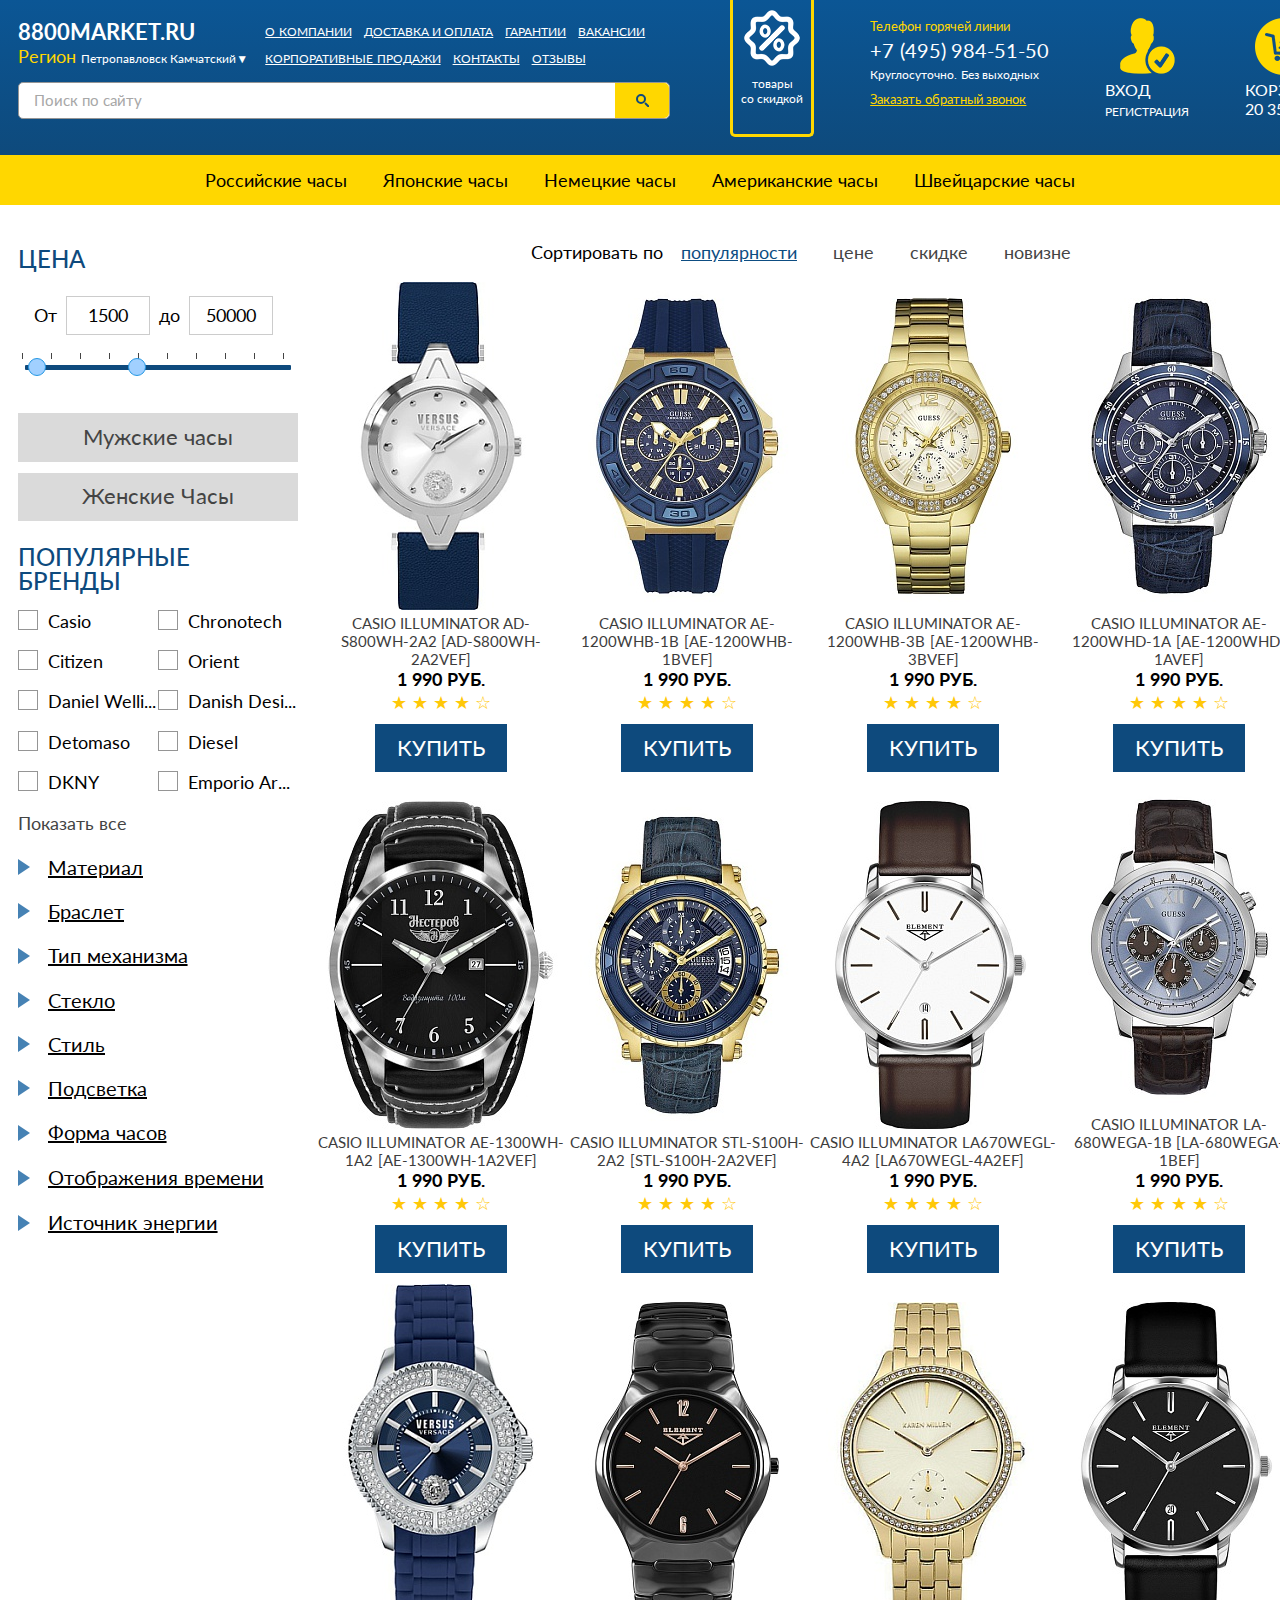
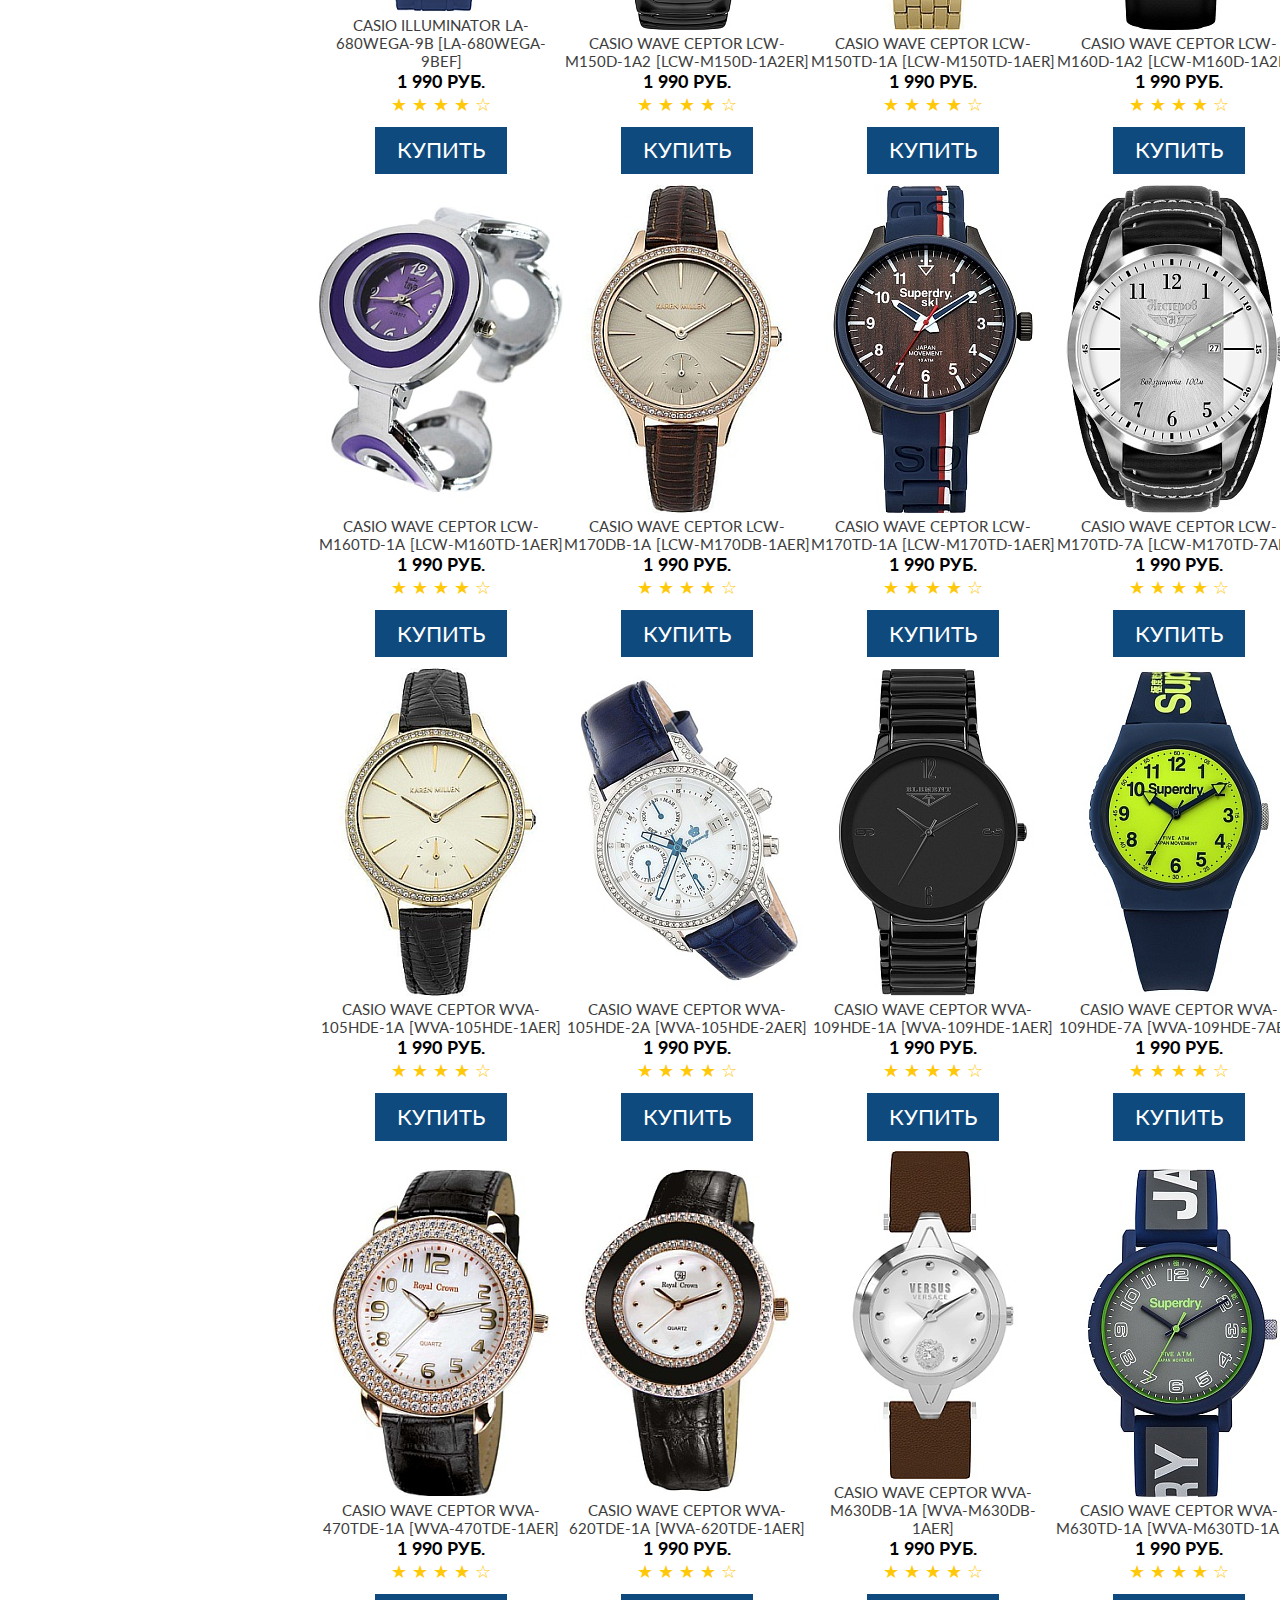
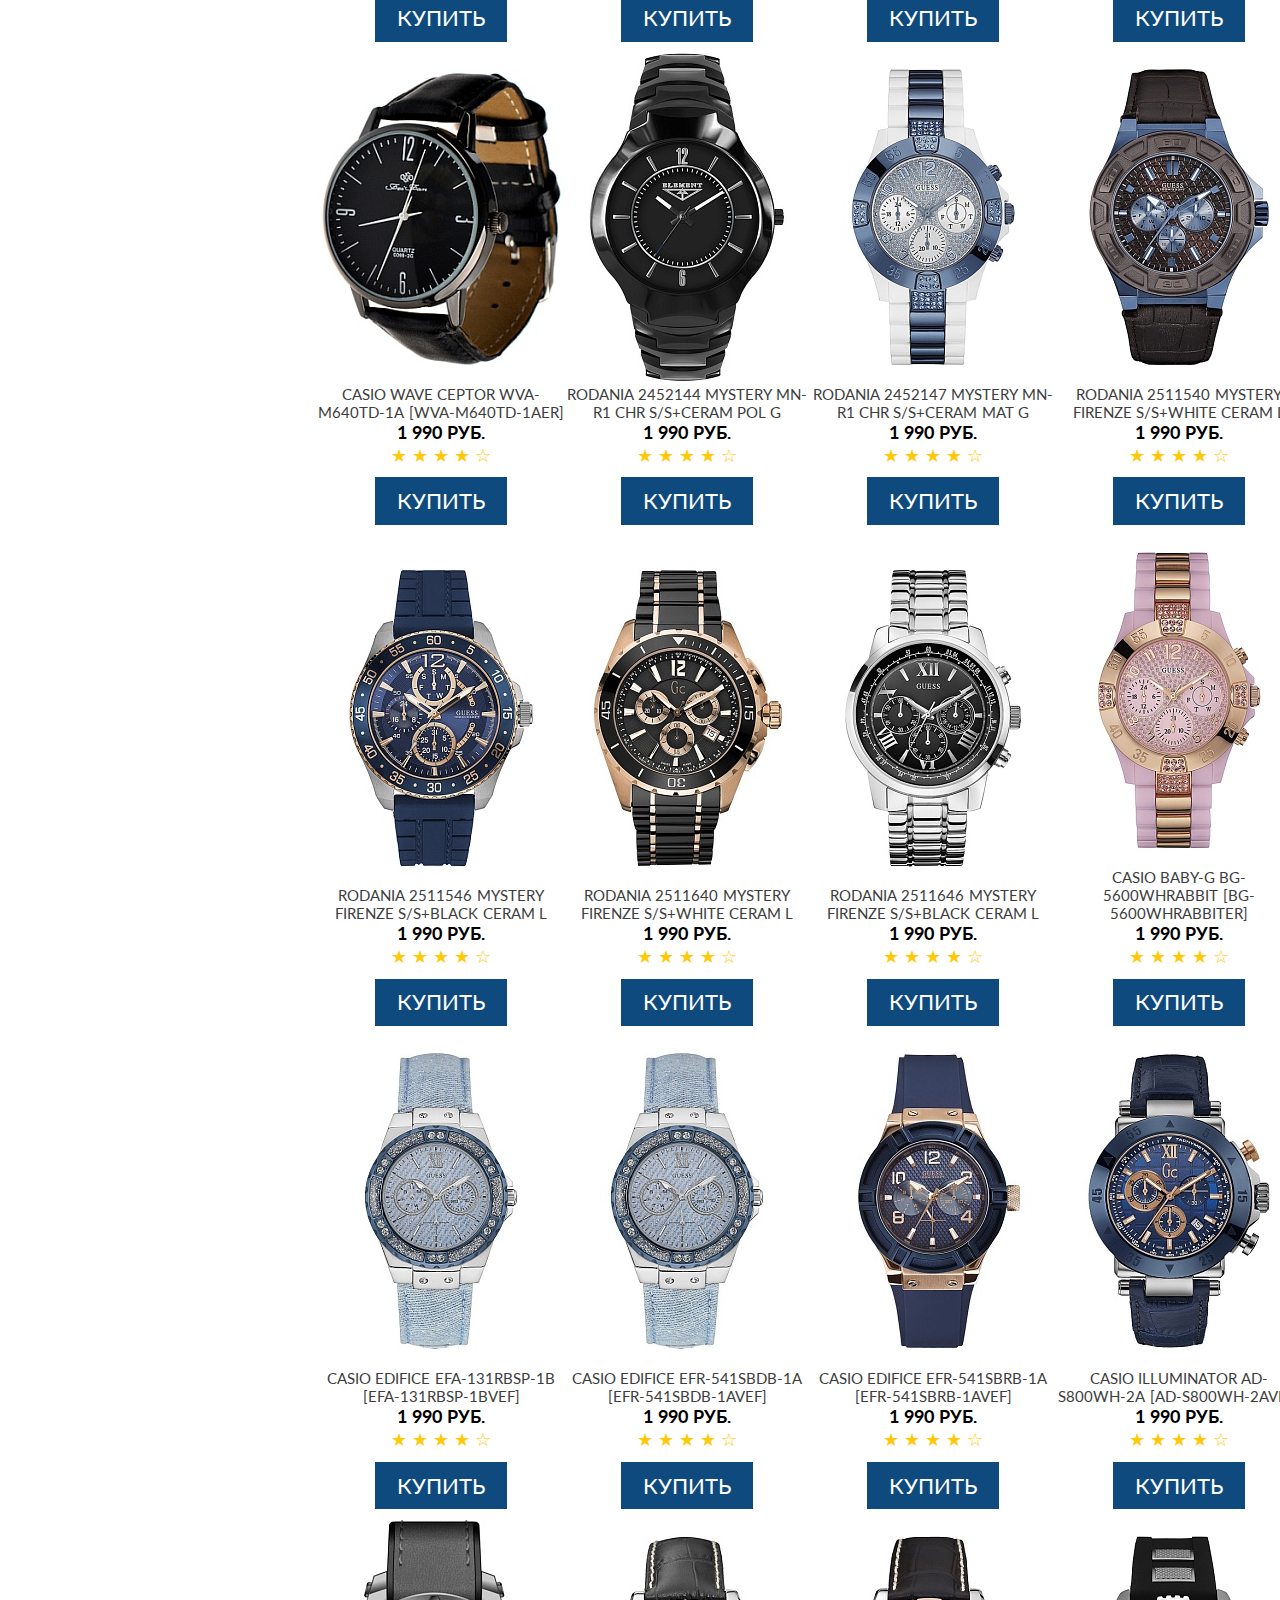
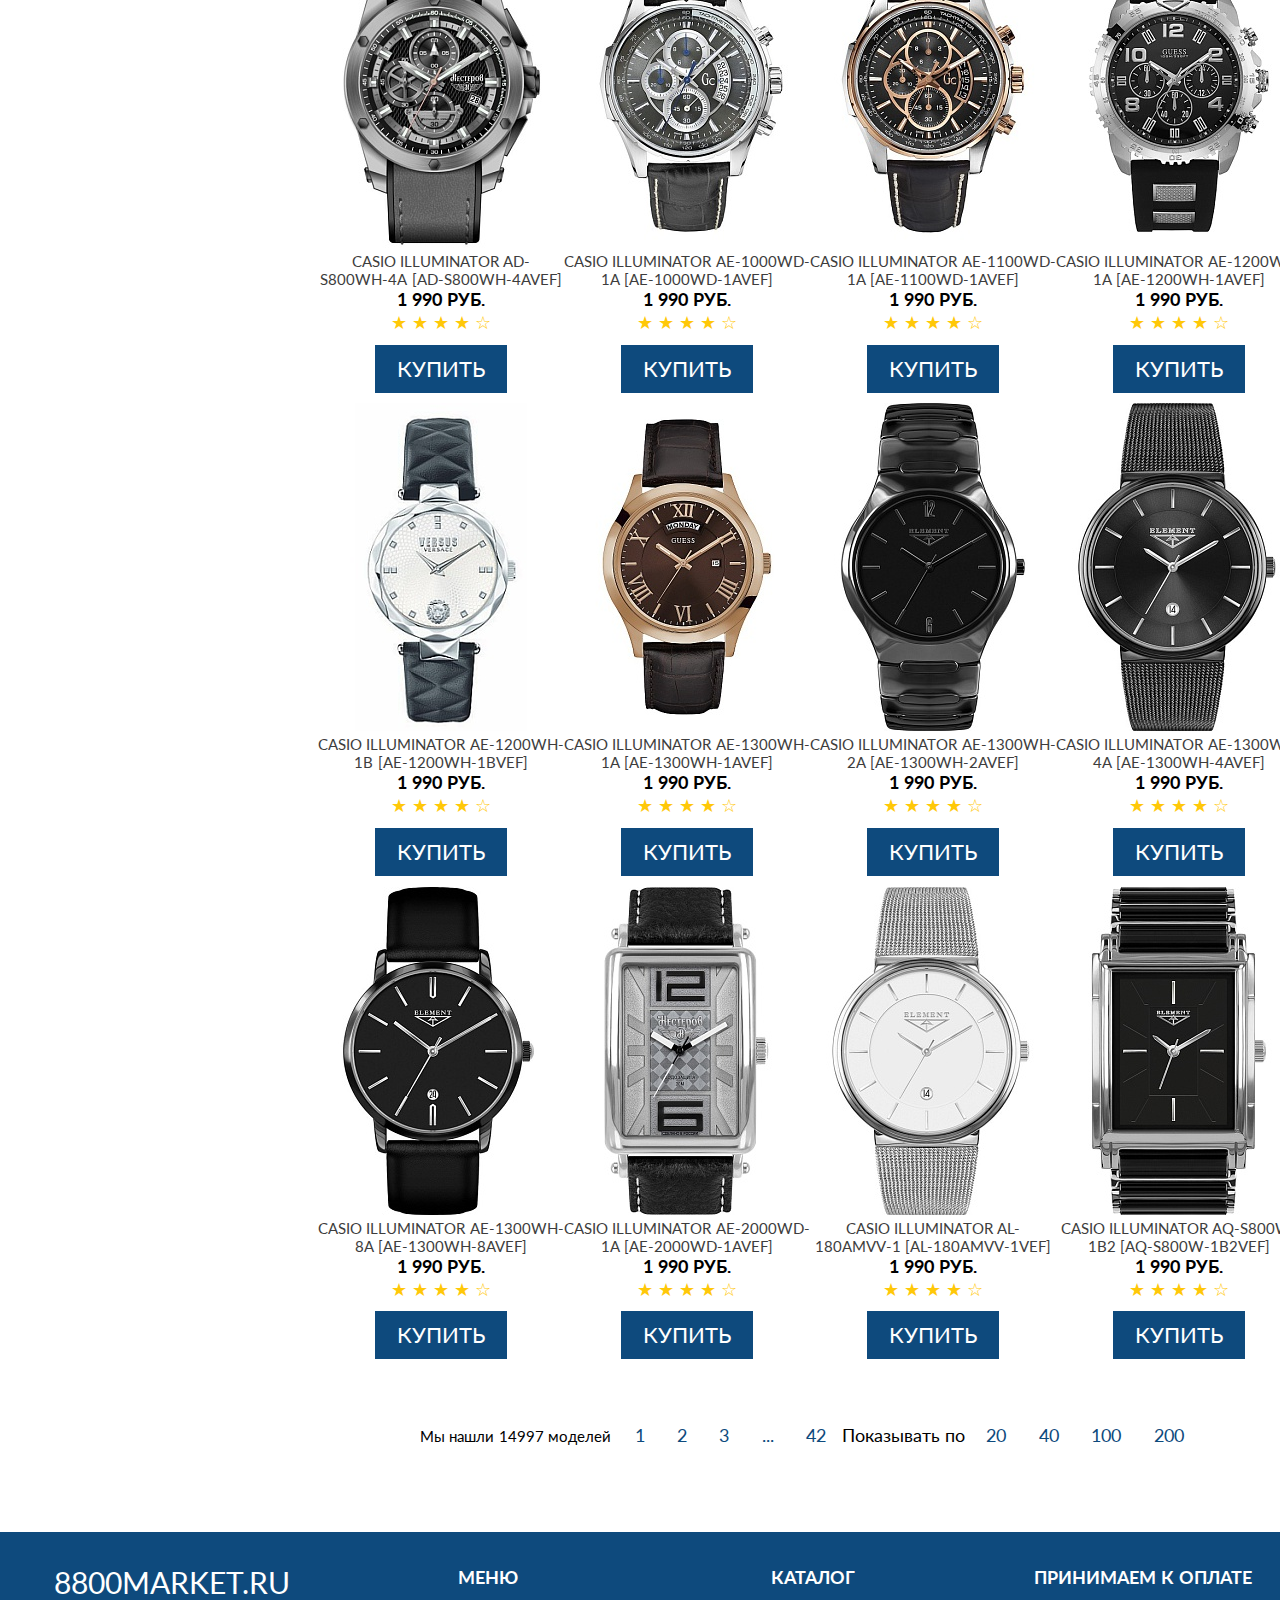
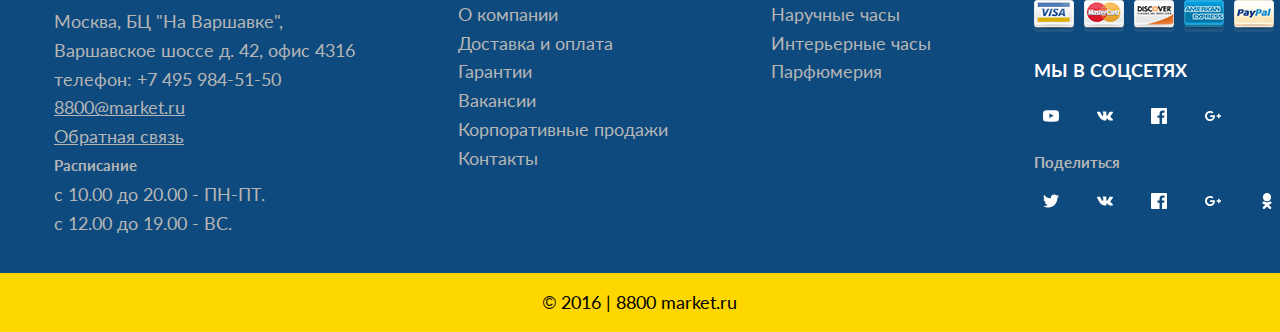
==== commit c48e6178: "cart_2" ====
--- a/index.html
+++ b/index.html
@@ -1,3 +1,5 @@
-<!DOCTYPE html><html lang="ru"><head><meta charset="utf-8"><title>pageTitle</title><meta name="description" content="pageDescription"><meta name="keywords" content="pageKeywords"><link href="./assets/css/common.css" rel="stylesheet"></head><body><header><div class="wr_Content"><div class="left half"><nav class="links"><a href="#">О компании</a><a href="#">Доставка и оплата</a><a href="#">Гарантии</a><a href="#">Вакансии</a><a href="#">Корпоративные продажи</a><a href="#">Контакты</a><a href="#">Отзывы</a></nav><a id="logo" href="/">8800MARKET.RU</a><p href="#" class="toggle-region">Регион <a href="#" data-modal="md_regions">Петропавловск Камчатский</a></p><form id="search"><input type="search" placeholder="Поиск по сайту"></form></div><div class="right half"><a href="#" class="sale">товары <br>со скидкой</a><p class="call"><i>Телефон горячей линии</i><i>+7 (495) 984-51-50</i><i>Круглосуточно. Без выходных</i><a href="#" data-modal="md_callMe">Заказать обратный звонок		</a></p><div class="cabinet"><a href="#">Вход</a><a href="#">Регистрация</a></div><div class="cart"><a href="cart.html">Корзина</a><i>20 358 Р</i></div></div></div><nav class="gold"><a href="#">Российские часы</a><a href="#">Японские часы</a><a href="#">Немецкие часы</a><a href="#">Американские часы</a><a href="#">Швейцарские часы</a></nav></header><!--MODAL--><div id="md_regions" hidden="" class="overlay"><div class="modal"><div class="close"></div><h1>Доставляем по всей России</h1><div class="regions-table"><input type="text" placeholder="Введите название своего города / населенного пункта" class="search"><a href="">Москва</a><a href="">Санкт-Петербург</a><a href="">Архангельск</a><a href="">Астрахань</a><a href="">Барнаул</a><a href="">Белгород</a><a href="">Брянск</a><a href="">Владикавказ</a><a href="">Волгоград</a><a href="">Воронеж</a><a href="">Иваново</a><a href="">Ирбит</a><a href="">Иркутск</a><a href="">Казань</a><a href="">Калининград</a><a href="">Калуга</a><a href="">Кемерово</a><a href="">Кинешма</a><a href="">Краснодар</a><a href="">Красноярск</a><a href="">Липецк</a><a href="">Майкоп</a><a href="">Массив Мшинская</a><a href="">Михайловка</a><a href="">Михайловск</a><a href="">Невинномысск</a><a href="">Нижний Новгород</a><a href="">Новокузнецк</a><a href="">Новосибирск</a><a href="">Октябрьский</a><a href="">Омск</a><a href="">Оренбург</a><a href="">Орск</a><a href="">Орёл</a><a href="">Пенза</a><a href="">Прокопьевск</a><a href="">Ростов-на-Дону</a><a href="">Рязань</a><a href="">Самара</a><a href="">Саратов</a><a href="">Светлоград</a><a href="">Северск</a><a href="">Симферополь</a><a href="">Ставрополь</a><a href="">Стерлитамак</a><a href="">Сызрань</a><a href="">Таганрог</a><a href="">Тверь</a><a href="">Тольятти</a><a href="">Томск</a><a href="">Тула</a><a href="">Тюмень</a><a href="">Улан-Удэ</a><a href="">Ульяновск</a><a href="">Уфа</a><a href="">Фролово</a><a href="">Хабаровск</a><a href="">Челябинск</a><a href="">Чита</a><a href="">Ярославль</a></div></div></div><div id="md_callMe" hidden="" class="overlay"><div class="modal"><div class="close"></div><h1>Обратный звонок</h1><div class="center"><h2>Введите ваш номер телефона</h2><input type="tel" required placeholder="+7-xxx-xxx-xx-xx" title="номер телефона"><button type="submit">Жду звонка</button></div></div></div><div class="wr_Content HERE_catalog"><div class="LP_filter"><h2>Цена</h2><div class="range-slider"><span>Oт<input type="number" value="1500" min="0" max="120000">до<input type="number" value="50000" min="0" max="120000"></span><input value="1500" min="0" max="120000" step="500" type="range"><input value="50000" min="0" max="120000" step="500" type="range"><svg width="100%" height="24"><line x1="4" y1="0" x2="300" y2="0" stroke="#444" stroke-width="12" stroke-dasharray="1 28"></line></svg></div><a href="" class="btn">Мужские часы</a><a href="" class="btn">Женские Часы</a><h2>Популярные бренды</h2><label class="control"><input type="checkbox" name="name"><i class="control-indicator"></i>Casio</label><label class="control"><input type="checkbox" name="name"><i class="control-indicator"></i>Chronotech</label><label class="control"><input type="checkbox" name="name"><i class="control-indicator"></i>Citizen</label><label class="control"><input type="checkbox" name="name"><i class="control-indicator"></i>Orient</label><label class="control"><input type="checkbox" name="name"><i class="control-indicator"></i>Daniel Wellington</label><label class="control"><input type="checkbox" name="name"><i class="control-indicator"></i>Danish Design</label><label class="control"><input type="checkbox" name="name"><i class="control-indicator"></i>Detomaso</label><label class="control"><input type="checkbox" name="name"><i class="control-indicator"></i>Diesel</label><label class="control"><input type="checkbox" name="name"><i class="control-indicator"></i>DKNY</label><label class="control"><input type="checkbox" name="name"><i class="control-indicator"></i>Emporio Armani</label><a href="">Показать все</a><div class="expanders"><div class="expander-trigger">Материал</div><div class="expander-trigger">Браслет</div><div class="expander-trigger">Тип механизма</div><div class="expander-trigger">Стекло</div><div class="expander-trigger">Стиль</div><div class="expander-trigger">Подсветка</div><div class="expander-trigger">Форма часов</div><div class="expander-trigger">Отображения времени</div><div class="expander-trigger">Источник энергии</div></div></div><div class="Catalog"><div class="setsort">Cортировать по<a href="#" class="current">популярности</a><a href="#">цене</a><a href="#">скидке</a><a href="#">новизне</a></div><div class="catalog_items"><div class="item"><a href="tovar.html"><img src="assets/img/watch_246x328/1.jpg" alt=""></a><div class="item_dscr"><div class="name">Casio Illuminator AD-S800WH-2A2 [AD-S800WH-2A2VEF]</div><div class="price">1 990 руб.</div><div class="star">★ ★ ★ ★ ☆</div></div><!--a(href="") WTF--><a href="order.html" class="btn">Купить</a></div><div class="item"><a href="tovar.html"><img src="assets/img/watch_246x328/2.jpg" alt=""></a><div class="item_dscr"><div class="name">Casio Illuminator AE-1200WHB-1B [AE-1200WHB-1BVEF]</div><div class="price">1 990 руб.</div><div class="star">★ ★ ★ ★ ☆</div></div><!--a(href="") WTF--><a href="order.html" class="btn">Купить</a></div><div class="item"><a href="tovar.html"><img src="assets/img/watch_246x328/3.jpg" alt=""></a><div class="item_dscr"><div class="name">Casio Illuminator AE-1200WHB-3B [AE-1200WHB-3BVEF]</div><div class="price">1 990 руб.</div><div class="star">★ ★ ★ ★ ☆</div></div><!--a(href="") WTF--><a href="order.html" class="btn">Купить</a></div><div class="item"><a href="tovar.html"><img src="assets/img/watch_246x328/4.jpg" alt=""></a><div class="item_dscr"><div class="name">Casio Illuminator AE-1200WHD-1A [AE-1200WHD-1AVEF]</div><div class="price">1 990 руб.</div><div class="star">★ ★ ★ ★ ☆</div></div><!--a(href="") WTF--><a href="order.html" class="btn">Купить</a></div><div class="item"><a href="tovar.html"><img src="assets/img/watch_246x328/5.jpg" alt=""></a><div class="item_dscr"><div class="name">Casio Illuminator AE-1300WH-1A2 [AE-1300WH-1A2VEF]</div><div class="price">1 990 руб.</div><div class="star">★ ★ ★ ★ ☆</div></div><!--a(href="") WTF--><a href="order.html" class="btn">Купить</a></div><div class="item"><a href="tovar.html"><img src="assets/img/watch_246x328/6.jpg" alt=""></a><div class="item_dscr"><div class="name">Casio Illuminator STL-S100H-2A2 [STL-S100H-2A2VEF]</div><div class="price">1 990 руб.</div><div class="star">★ ★ ★ ★ ☆</div></div><!--a(href="") WTF--><a href="order.html" class="btn">Купить</a></div><div class="item"><a href="tovar.html"><img src="assets/img/watch_246x328/7.jpg" alt=""></a><div class="item_dscr"><div class="name">Casio Illuminator LA670WEGL-4A2 [LA670WEGL-4A2EF]</div><div class="price">1 990 руб.</div><div class="star">★ ★ ★ ★ ☆</div></div><!--a(href="") WTF--><a href="order.html" class="btn">Купить</a></div><div class="item"><a href="tovar.html"><img src="assets/img/watch_246x328/8.jpg" alt=""></a><div class="item_dscr"><div class="name">Casio Illuminator LA-680WEGA-1B [LA-680WEGA-1BEF]</div><div class="price">1 990 руб.</div><div class="star">★ ★ ★ ★ ☆</div></div><!--a(href="") WTF--><a href="order.html" class="btn">Купить</a></div><div class="item"><a href="tovar.html"><img src="assets/img/watch_246x328/9.jpg" alt=""></a><div class="item_dscr"><div class="name">Casio Illuminator LA-680WEGA-9B [LA-680WEGA-9BEF]</div><div class="price">1 990 руб.</div><div class="star">★ ★ ★ ★ ☆</div></div><!--a(href="") WTF--><a href="order.html" class="btn">Купить</a></div><div class="item"><a href="tovar.html"><img src="assets/img/watch_246x328/10.jpg" alt=""></a><div class="item_dscr"><div class="name">Casio WAVE CEPTOR LCW-M150D-1A2 [LCW-M150D-1A2ER]</div><div class="price">1 990 руб.</div><div class="star">★ ★ ★ ★ ☆</div></div><!--a(href="") WTF--><a href="order.html" class="btn">Купить</a></div><div class="item"><a href="tovar.html"><img src="assets/img/watch_246x328/11.jpg" alt=""></a><div class="item_dscr"><div class="name">Casio WAVE CEPTOR LCW-M150TD-1A [LCW-M150TD-1AER]</div><div class="price">1 990 руб.</div><div class="star">★ ★ ★ ★ ☆</div></div><!--a(href="") WTF--><a href="order.html" class="btn">Купить</a></div><div class="item"><a href="tovar.html"><img src="assets/img/watch_246x328/12.jpg" alt=""></a><div class="item_dscr"><div class="name">Casio WAVE CEPTOR LCW-M160D-1A2 [LCW-M160D-1A2ER]</div><div class="price">1 990 руб.</div><div class="star">★ ★ ★ ★ ☆</div></div><!--a(href="") WTF--><a href="order.html" class="btn">Купить</a></div><div class="item"><a href="tovar.html"><img src="assets/img/watch_246x328/13.jpg" alt=""></a><div class="item_dscr"><div class="name">Casio WAVE CEPTOR LCW-M160TD-1A [LCW-M160TD-1AER]</div><div class="price">1 990 руб.</div><div class="star">★ ★ ★ ★ ☆</div></div><!--a(href="") WTF--><a href="order.html" class="btn">Купить</a></div><div class="item"><a href="tovar.html"><img src="assets/img/watch_246x328/14.jpg" alt=""></a><div class="item_dscr"><div class="name">Casio WAVE CEPTOR LCW-M170DB-1A [LCW-M170DB-1AER]</div><div class="price">1 990 руб.</div><div class="star">★ ★ ★ ★ ☆</div></div><!--a(href="") WTF--><a href="order.html" class="btn">Купить</a></div><div class="item"><a href="tovar.html"><img src="assets/img/watch_246x328/15.jpg" alt=""></a><div class="item_dscr"><div class="name">Casio WAVE CEPTOR LCW-M170TD-1A [LCW-M170TD-1AER]</div><div class="price">1 990 руб.</div><div class="star">★ ★ ★ ★ ☆</div></div><!--a(href="") WTF--><a href="order.html" class="btn">Купить</a></div><div class="item"><a href="tovar.html"><img src="assets/img/watch_246x328/16.jpg" alt=""></a><div class="item_dscr"><div class="name">Casio WAVE CEPTOR LCW-M170TD-7A [LCW-M170TD-7AER]</div><div class="price">1 990 руб.</div><div class="star">★ ★ ★ ★ ☆</div></div><!--a(href="") WTF--><a href="order.html" class="btn">Купить</a></div><div class="item"><a href="tovar.html"><img src="assets/img/watch_246x328/17.jpg" alt=""></a><div class="item_dscr"><div class="name">Casio WAVE CEPTOR WVA-105HDE-1A [WVA-105HDE-1AER]</div><div class="price">1 990 руб.</div><div class="star">★ ★ ★ ★ ☆</div></div><!--a(href="") WTF--><a href="order.html" class="btn">Купить</a></div><div class="item"><a href="tovar.html"><img src="assets/img/watch_246x328/18.jpg" alt=""></a><div class="item_dscr"><div class="name">Casio WAVE CEPTOR WVA-105HDE-2A [WVA-105HDE-2AER]</div><div class="price">1 990 руб.</div><div class="star">★ ★ ★ ★ ☆</div></div><!--a(href="") WTF--><a href="order.html" class="btn">Купить</a></div><div class="item"><a href="tovar.html"><img src="assets/img/watch_246x328/19.jpg" alt=""></a><div class="item_dscr"><div class="name">Casio WAVE CEPTOR WVA-109HDE-1A [WVA-109HDE-1AER]</div><div class="price">1 990 руб.</div><div class="star">★ ★ ★ ★ ☆</div></div><!--a(href="") WTF--><a href="order.html" class="btn">Купить</a></div><div class="item"><a href="tovar.html"><img src="assets/img/watch_246x328/20.jpg" alt=""></a><div class="item_dscr"><div class="name">Casio WAVE CEPTOR WVA-109HDE-7A [WVA-109HDE-7AER]</div><div class="price">1 990 руб.</div><div class="star">★ ★ ★ ★ ☆</div></div><!--a(href="") WTF--><a href="order.html" class="btn">Купить</a></div><div class="item"><a href="tovar.html"><img src="assets/img/watch_246x328/21.jpg" alt=""></a><div class="item_dscr"><div class="name">Casio WAVE CEPTOR WVA-470TDE-1A [WVA-470TDE-1AER]</div><div class="price">1 990 руб.</div><div class="star">★ ★ ★ ★ ☆</div></div><!--a(href="") WTF--><a href="order.html" class="btn">Купить</a></div><div class="item"><a href="tovar.html"><img src="assets/img/watch_246x328/22.jpg" alt=""></a><div class="item_dscr"><div class="name">Casio WAVE CEPTOR WVA-620TDE-1A [WVA-620TDE-1AER]</div><div class="price">1 990 руб.</div><div class="star">★ ★ ★ ★ ☆</div></div><!--a(href="") WTF--><a href="order.html" class="btn">Купить</a></div><div class="item"><a href="tovar.html"><img src="assets/img/watch_246x328/23.jpg" alt=""></a><div class="item_dscr"><div class="name">Casio WAVE CEPTOR WVA-M630DB-1A [WVA-M630DB-1AER]</div><div class="price">1 990 руб.</div><div class="star">★ ★ ★ ★ ☆</div></div><!--a(href="") WTF--><a href="order.html" class="btn">Купить</a></div><div class="item"><a href="tovar.html"><img src="assets/img/watch_246x328/24.jpg" alt=""></a><div class="item_dscr"><div class="name">Casio WAVE CEPTOR WVA-M630TD-1A [WVA-M630TD-1AER]</div><div class="price">1 990 руб.</div><div class="star">★ ★ ★ ★ ☆</div></div><!--a(href="") WTF--><a href="order.html" class="btn">Купить</a></div><div class="item"><a href="tovar.html"><img src="assets/img/watch_246x328/25.jpg" alt=""></a><div class="item_dscr"><div class="name">Casio WAVE CEPTOR WVA-M640TD-1A [WVA-M640TD-1AER]</div><div class="price">1 990 руб.</div><div class="star">★ ★ ★ ★ ☆</div></div><!--a(href="") WTF--><a href="order.html" class="btn">Купить</a></div><div class="item"><a href="tovar.html"><img src="assets/img/watch_246x328/26.jpg" alt=""></a><div class="item_dscr"><div class="name">Rodania 2452144 MYSTERY MN-R1 CHR S/S+CERAM POL G</div><div class="price">1 990 руб.</div><div class="star">★ ★ ★ ★ ☆</div></div><!--a(href="") WTF--><a href="order.html" class="btn">Купить</a></div><div class="item"><a href="tovar.html"><img src="assets/img/watch_246x328/27.jpg" alt=""></a><div class="item_dscr"><div class="name">Rodania 2452147 MYSTERY MN-R1 CHR S/S+CERAM MAT G</div><div class="price">1 990 руб.</div><div class="star">★ ★ ★ ★ ☆</div></div><!--a(href="") WTF--><a href="order.html" class="btn">Купить</a></div><div class="item"><a href="tovar.html"><img src="assets/img/watch_246x328/28.jpg" alt=""></a><div class="item_dscr"><div class="name">Rodania 2511540 MYSTERY FIRENZE S/S+WHITE CERAM L</div><div class="price">1 990 руб.</div><div class="star">★ ★ ★ ★ ☆</div></div><!--a(href="") WTF--><a href="order.html" class="btn">Купить</a></div><div class="item"><a href="tovar.html"><img src="assets/img/watch_246x328/29.jpg" alt=""></a><div class="item_dscr"><div class="name">Rodania 2511546 MYSTERY FIRENZE S/S+BLACK CERAM L</div><div class="price">1 990 руб.</div><div class="star">★ ★ ★ ★ ☆</div></div><!--a(href="") WTF--><a href="order.html" class="btn">Купить</a></div><div class="item"><a href="tovar.html"><img src="assets/img/watch_246x328/30.jpg" alt=""></a><div class="item_dscr"><div class="name">Rodania 2511640 MYSTERY FIRENZE S/S+WHITE CERAM L</div><div class="price">1 990 руб.</div><div class="star">★ ★ ★ ★ ☆</div></div><!--a(href="") WTF--><a href="order.html" class="btn">Купить</a></div><div class="item"><a href="tovar.html"><img src="assets/img/watch_246x328/31.jpg" alt=""></a><div class="item_dscr"><div class="name">Rodania 2511646 MYSTERY FIRENZE S/S+BLACK CERAM L</div><div class="price">1 990 руб.</div><div class="star">★ ★ ★ ★ ☆</div></div><!--a(href="") WTF--><a href="order.html" class="btn">Купить</a></div><div class="item"><a href="tovar.html"><img src="assets/img/watch_246x328/32.jpg" alt=""></a><div class="item_dscr"><div class="name">Casio Baby-G BG-5600WHRABBIT [BG-5600WHRABBITER]</div><div class="price">1 990 руб.</div><div class="star">★ ★ ★ ★ ☆</div></div><!--a(href="") WTF--><a href="order.html" class="btn">Купить</a></div><div class="item"><a href="tovar.html"><img src="assets/img/watch_246x328/33.jpg" alt=""></a><div class="item_dscr"><div class="name">Casio EDIFICE EFA-131RBSP-1B [EFA-131RBSP-1BVEF]</div><div class="price">1 990 руб.</div><div class="star">★ ★ ★ ★ ☆</div></div><!--a(href="") WTF--><a href="order.html" class="btn">Купить</a></div><div class="item"><a href="tovar.html"><img src="assets/img/watch_246x328/34.jpg" alt=""></a><div class="item_dscr"><div class="name">Casio EDIFICE EFR-541SBDB-1A [EFR-541SBDB-1AVEF]</div><div class="price">1 990 руб.</div><div class="star">★ ★ ★ ★ ☆</div></div><!--a(href="") WTF--><a href="order.html" class="btn">Купить</a></div><div class="item"><a href="tovar.html"><img src="assets/img/watch_246x328/35.jpg" alt=""></a><div class="item_dscr"><div class="name">Casio EDIFICE EFR-541SBRB-1A [EFR-541SBRB-1AVEF]</div><div class="price">1 990 руб.</div><div class="star">★ ★ ★ ★ ☆</div></div><!--a(href="") WTF--><a href="order.html" class="btn">Купить</a></div><div class="item"><a href="tovar.html"><img src="assets/img/watch_246x328/36.jpg" alt=""></a><div class="item_dscr"><div class="name">Casio Illuminator AD-S800WH-2A [AD-S800WH-2AVEF]</div><div class="price">1 990 руб.</div><div class="star">★ ★ ★ ★ ☆</div></div><!--a(href="") WTF--><a href="order.html" class="btn">Купить</a></div><div class="item"><a href="tovar.html"><img src="assets/img/watch_246x328/37.jpg" alt=""></a><div class="item_dscr"><div class="name">Casio Illuminator AD-S800WH-4A [AD-S800WH-4AVEF]</div><div class="price">1 990 руб.</div><div class="star">★ ★ ★ ★ ☆</div></div><!--a(href="") WTF--><a href="order.html" class="btn">Купить</a></div><div class="item"><a href="tovar.html"><img src="assets/img/watch_246x328/38.jpg" alt=""></a><div class="item_dscr"><div class="name">Casio Illuminator AE-1000WD-1A [AE-1000WD-1AVEF]</div><div class="price">1 990 руб.</div><div class="star">★ ★ ★ ★ ☆</div></div><!--a(href="") WTF--><a href="order.html" class="btn">Купить</a></div><div class="item"><a href="tovar.html"><img src="assets/img/watch_246x328/39.jpg" alt=""></a><div class="item_dscr"><div class="name">Casio Illuminator AE-1100WD-1A [AE-1100WD-1AVEF]</div><div class="price">1 990 руб.</div><div class="star">★ ★ ★ ★ ☆</div></div><!--a(href="") WTF--><a href="order.html" class="btn">Купить</a></div><div class="item"><a href="tovar.html"><img src="assets/img/watch_246x328/40.jpg" alt=""></a><div class="item_dscr"><div class="name">Casio Illuminator AE-1200WH-1A [AE-1200WH-1AVEF]</div><div class="price">1 990 руб.</div><div class="star">★ ★ ★ ★ ☆</div></div><!--a(href="") WTF--><a href="order.html" class="btn">Купить</a></div><div class="item"><a href="tovar.html"><img src="assets/img/watch_246x328/41.jpg" alt=""></a><div class="item_dscr"><div class="name">Casio Illuminator AE-1200WH-1B [AE-1200WH-1BVEF]</div><div class="price">1 990 руб.</div><div class="star">★ ★ ★ ★ ☆</div></div><!--a(href="") WTF--><a href="order.html" class="btn">Купить</a></div><div class="item"><a href="tovar.html"><img src="assets/img/watch_246x328/42.jpg" alt=""></a><div class="item_dscr"><div class="name">Casio Illuminator AE-1300WH-1A [AE-1300WH-1AVEF]</div><div class="price">1 990 руб.</div><div class="star">★ ★ ★ ★ ☆</div></div><!--a(href="") WTF--><a href="order.html" class="btn">Купить</a></div><div class="item"><a href="tovar.html"><img src="assets/img/watch_246x328/43.jpg" alt=""></a><div class="item_dscr"><div class="name">Casio Illuminator AE-1300WH-2A [AE-1300WH-2AVEF]</div><div class="price">1 990 руб.</div><div class="star">★ ★ ★ ★ ☆</div></div><!--a(href="") WTF--><a href="order.html" class="btn">Купить</a></div><div class="item"><a href="tovar.html"><img src="assets/img/watch_246x328/44.jpg" alt=""></a><div class="item_dscr"><div class="name">Casio Illuminator AE-1300WH-4A [AE-1300WH-4AVEF]</div><div class="price">1 990 руб.</div><div class="star">★ ★ ★ ★ ☆</div></div><!--a(href="") WTF--><a href="order.html" class="btn">Купить</a></div><div class="item"><a href="tovar.html"><img src="assets/img/watch_246x328/45.jpg" alt=""></a><div class="item_dscr"><div class="name">Casio Illuminator AE-1300WH-8A [AE-1300WH-8AVEF]</div><div class="price">1 990 руб.</div><div class="star">★ ★ ★ ★ ☆</div></div><!--a(href="") WTF--><a href="order.html" class="btn">Купить</a></div><div class="item"><a href="tovar.html"><img src="assets/img/watch_246x328/46.jpg" alt=""></a><div class="item_dscr"><div class="name">Casio Illuminator AE-2000WD-1A [AE-2000WD-1AVEF]</div><div class="price">1 990 руб.</div><div class="star">★ ★ ★ ★ ☆</div></div><!--a(href="") WTF--><a href="order.html" class="btn">Купить</a></div><div class="item"><a href="tovar.html"><img src="assets/img/watch_246x328/47.jpg" alt=""></a><div class="item_dscr"><div class="name">Casio Illuminator AL-180AMVV-1 [AL-180AMVV-1VEF]</div><div class="price">1 990 руб.</div><div class="star">★ ★ ★ ★ ☆</div></div><!--a(href="") WTF--><a href="order.html" class="btn">Купить</a></div><div class="item"><a href="tovar.html"><img src="assets/img/watch_246x328/48.jpg" alt=""></a><div class="item_dscr"><div class="name">Casio Illuminator AQ-S800W-1B2 [AQ-S800W-1B2VEF]</div><div class="price">1 990 руб.</div><div class="star">★ ★ ★ ★ ☆</div></div><!--a(href="") WTF--><a href="order.html" class="btn">Купить</a></div></div><div class="paginator"><p><small>Мы нашли 14997 моделей</small><a href="">1</a><a href="">2</a><a href="">3</a><a href="">...</a><a href="">42</a></p><p>Показывать по <a href="">20</a><a href="">40</a><a href="">100</a><a href="">200</a></p></div></div></div><footer><div class="wr_Content"><address><div class="ftr-logo">8800MARKET.RU</div><span>Москва, БЦ "На Варшавке",</span><span>Варшавское шоссе д. 42, офис 4316</span><span>телефон: +7 495 984-51-50</span><a href="#">8800@market.ru</a><a href="#">Обратная связь</a><h5>Расписание</h5><span>с 10.00 до 20.00 - ПН-ПТ. </span><span>с 12.00 до 19.00 - ВС.</span></address><nav><h3>Меню</h3><a href="#">О компании</a><a href="#">Доставка и оплата</a><a href="#">Гарантии</a><a href="#">Вакансии</a><a href="#">Корпоративные продажи</a><a href="#">Контакты</a></nav><nav><h3>Каталог</h3><a href="#">Наручные часы</a><a href="#">Интерьерные часы</a><a href="#">Парфюмерия</a></nav>
+<!DOCTYPE html><html lang="ru"><head><meta charset="utf-8"><title>pageTitle</title><meta name="description" content="pageDescription"><meta name="keywords" content="pageKeywords"><link href="./assets/css/common.css" rel="stylesheet"></head><body><header><div class="wr_Content HERE_header flex"><div class="header_L"><nav class="links"><a href="#">О компании</a><a href="#">Доставка и оплата</a><a href="#">Гарантии</a><a href="#">Вакансии</a><a href="#">Корпоративные продажи</a><a href="#">Контакты</a><a href="#">Отзывы</a></nav><a id="logo" href="/">8800MARKET.RU</a><p href="#" class="toggle-region">Регион <a href="#" data-modal="md_regions">Петропавловск Камчатский</a></p><form id="search"><input type="search" placeholder="Поиск по сайту">
+
+</form></div><div class="header_R flex"><a href="#" class="sale">товары <br>со скидкой</a><p class="call"><i>Телефон горячей линии</i><i>+7 (495) 984-51-50</i><i>Круглосуточно. Без выходных</i><a href="#" data-modal="md_callMe">Заказать обратный звонок		</a></p><div class="cabinet"><a href="#">Вход</a><a href="#">Регистрация</a></div><div class="cart"><a href="cart.html">Корзина</a><i>20 358 Р</i></div></div></div><nav class="gold"><a href="#">Российские часы</a><a href="#">Японские часы</a><a href="#">Немецкие часы</a><a href="#">Американские часы</a><a href="#">Швейцарские часы</a></nav></header><!--MODAL--><div id="md_regions" hidden="" class="overlay"><div class="modal"><div class="close"></div><h1>Доставляем по всей России</h1><div class="regions-table flex_w"><input type="text" placeholder="Введите название своего города / населенного пункта" class="search"><a href="">Москва</a><a href="">Санкт-Петербург</a><a href="">Архангельск</a><a href="">Астрахань</a><a href="">Барнаул</a><a href="">Белгород</a><a href="">Брянск</a><a href="">Владикавказ</a><a href="">Волгоград</a><a href="">Воронеж</a><a href="">Иваново</a><a href="">Ирбит</a><a href="">Иркутск</a><a href="">Казань</a><a href="">Калининград</a><a href="">Калуга</a><a href="">Кемерово</a><a href="">Кинешма</a><a href="">Краснодар</a><a href="">Красноярск</a><a href="">Липецк</a><a href="">Майкоп</a><a href="">Массив Мшинская</a><a href="">Михайловка</a><a href="">Михайловск</a><a href="">Невинномысск</a><a href="">Нижний Новгород</a><a href="">Новокузнецк</a><a href="">Новосибирск</a><a href="">Октябрьский</a><a href="">Омск</a><a href="">Оренбург</a><a href="">Орск</a><a href="">Орёл</a><a href="">Пенза</a><a href="">Прокопьевск</a><a href="">Ростов-на-Дону</a><a href="">Рязань</a><a href="">Самара</a><a href="">Саратов</a><a href="">Светлоград</a><a href="">Северск</a><a href="">Симферополь</a><a href="">Ставрополь</a><a href="">Стерлитамак</a><a href="">Сызрань</a><a href="">Таганрог</a><a href="">Тверь</a><a href="">Тольятти</a><a href="">Томск</a><a href="">Тула</a><a href="">Тюмень</a><a href="">Улан-Удэ</a><a href="">Ульяновск</a><a href="">Уфа</a><a href="">Фролово</a><a href="">Хабаровск</a><a href="">Челябинск</a><a href="">Чита</a><a href="">Ярославль</a></div></div></div><div id="md_callMe" hidden="" class="overlay"><div class="modal"><div class="close"></div><h1>Обратный звонок</h1><div class="center"><h2>Введите ваш номер телефона</h2><input type="tel" required placeholder="+7-xxx-xxx-xx-xx" title="номер телефона"><button type="submit">Жду звонка</button></div></div></div><div class="wr_Content HERE_catalog flex"><div class="LP_filter"><h2>Цена</h2><div class="range-slider"><span>Oт<input type="number" value="1500" min="0" max="120000">до<input type="number" value="50000" min="0" max="120000"></span><input value="1500" min="0" max="120000" step="500" type="range"><input value="50000" min="0" max="120000" step="500" type="range"><svg width="100%" height="24"><line x1="4" y1="0" x2="300" y2="0" stroke="#444" stroke-width="12" stroke-dasharray="1 28"></line></svg></div><a href="" class="btn">Мужские часы</a><a href="" class="btn">Женские Часы</a><h2>Популярные бренды</h2><label class="control"><input type="checkbox" name="name"><i class="control-indicator"></i>Casio</label><label class="control"><input type="checkbox" name="name"><i class="control-indicator"></i>Chronotech</label><label class="control"><input type="checkbox" name="name"><i class="control-indicator"></i>Citizen</label><label class="control"><input type="checkbox" name="name"><i class="control-indicator"></i>Orient</label><label class="control"><input type="checkbox" name="name"><i class="control-indicator"></i>Daniel Wellington</label><label class="control"><input type="checkbox" name="name"><i class="control-indicator"></i>Danish Design</label><label class="control"><input type="checkbox" name="name"><i class="control-indicator"></i>Detomaso</label><label class="control"><input type="checkbox" name="name"><i class="control-indicator"></i>Diesel</label><label class="control"><input type="checkbox" name="name"><i class="control-indicator"></i>DKNY</label><label class="control"><input type="checkbox" name="name"><i class="control-indicator"></i>Emporio Armani</label><a href="">Показать все</a><div class="expanders"><div class="expander-trigger">Материал</div><div class="expander-trigger">Браслет</div><div class="expander-trigger">Тип механизма</div><div class="expander-trigger">Стекло</div><div class="expander-trigger">Стиль</div><div class="expander-trigger">Подсветка</div><div class="expander-trigger">Форма часов</div><div class="expander-trigger">Отображения времени</div><div class="expander-trigger">Источник энергии</div></div></div><div class="Catalog"><div class="setsort">Cортировать по<a href="#" class="current">популярности</a><a href="#">цене</a><a href="#">скидке</a><a href="#">новизне</a></div><div class="catalog_items"><div class="item"><a href="cart_2.html"><img src="assets/img/watch_246x328/1.jpg" alt=""></a><div class="item_dscr"><div class="name">Casio Illuminator AD-S800WH-2A2 [AD-S800WH-2A2VEF]</div><div class="price">1 990 руб.</div><div class="star">★ ★ ★ ★ ☆</div></div><!--a(href="") WTF--><a href="order.html" class="btn">Купить</a></div><div class="item"><a href="cart_2.html"><img src="assets/img/watch_246x328/2.jpg" alt=""></a><div class="item_dscr"><div class="name">Casio Illuminator AE-1200WHB-1B [AE-1200WHB-1BVEF]</div><div class="price">1 990 руб.</div><div class="star">★ ★ ★ ★ ☆</div></div><!--a(href="") WTF--><a href="order.html" class="btn">Купить</a></div><div class="item"><a href="cart_2.html"><img src="assets/img/watch_246x328/3.jpg" alt=""></a><div class="item_dscr"><div class="name">Casio Illuminator AE-1200WHB-3B [AE-1200WHB-3BVEF]</div><div class="price">1 990 руб.</div><div class="star">★ ★ ★ ★ ☆</div></div><!--a(href="") WTF--><a href="order.html" class="btn">Купить</a></div><div class="item"><a href="cart_2.html"><img src="assets/img/watch_246x328/4.jpg" alt=""></a><div class="item_dscr"><div class="name">Casio Illuminator AE-1200WHD-1A [AE-1200WHD-1AVEF]</div><div class="price">1 990 руб.</div><div class="star">★ ★ ★ ★ ☆</div></div><!--a(href="") WTF--><a href="order.html" class="btn">Купить</a></div><div class="item"><a href="cart_2.html"><img src="assets/img/watch_246x328/5.jpg" alt=""></a><div class="item_dscr"><div class="name">Casio Illuminator AE-1300WH-1A2 [AE-1300WH-1A2VEF]</div><div class="price">1 990 руб.</div><div class="star">★ ★ ★ ★ ☆</div></div><!--a(href="") WTF--><a href="order.html" class="btn">Купить</a></div><div class="item"><a href="cart_2.html"><img src="assets/img/watch_246x328/6.jpg" alt=""></a><div class="item_dscr"><div class="name">Casio Illuminator STL-S100H-2A2 [STL-S100H-2A2VEF]</div><div class="price">1 990 руб.</div><div class="star">★ ★ ★ ★ ☆</div></div><!--a(href="") WTF--><a href="order.html" class="btn">Купить</a></div><div class="item"><a href="cart_2.html"><img src="assets/img/watch_246x328/7.jpg" alt=""></a><div class="item_dscr"><div class="name">Casio Illuminator LA670WEGL-4A2 [LA670WEGL-4A2EF]</div><div class="price">1 990 руб.</div><div class="star">★ ★ ★ ★ ☆</div></div><!--a(href="") WTF--><a href="order.html" class="btn">Купить</a></div><div class="item"><a href="cart_2.html"><img src="assets/img/watch_246x328/8.jpg" alt=""></a><div class="item_dscr"><div class="name">Casio Illuminator LA-680WEGA-1B [LA-680WEGA-1BEF]</div><div class="price">1 990 руб.</div><div class="star">★ ★ ★ ★ ☆</div></div><!--a(href="") WTF--><a href="order.html" class="btn">Купить</a></div><div class="item"><a href="cart_2.html"><img src="assets/img/watch_246x328/9.jpg" alt=""></a><div class="item_dscr"><div class="name">Casio Illuminator LA-680WEGA-9B [LA-680WEGA-9BEF]</div><div class="price">1 990 руб.</div><div class="star">★ ★ ★ ★ ☆</div></div><!--a(href="") WTF--><a href="order.html" class="btn">Купить</a></div><div class="item"><a href="cart_2.html"><img src="assets/img/watch_246x328/10.jpg" alt=""></a><div class="item_dscr"><div class="name">Casio WAVE CEPTOR LCW-M150D-1A2 [LCW-M150D-1A2ER]</div><div class="price">1 990 руб.</div><div class="star">★ ★ ★ ★ ☆</div></div><!--a(href="") WTF--><a href="order.html" class="btn">Купить</a></div><div class="item"><a href="cart_2.html"><img src="assets/img/watch_246x328/11.jpg" alt=""></a><div class="item_dscr"><div class="name">Casio WAVE CEPTOR LCW-M150TD-1A [LCW-M150TD-1AER]</div><div class="price">1 990 руб.</div><div class="star">★ ★ ★ ★ ☆</div></div><!--a(href="") WTF--><a href="order.html" class="btn">Купить</a></div><div class="item"><a href="cart_2.html"><img src="assets/img/watch_246x328/12.jpg" alt=""></a><div class="item_dscr"><div class="name">Casio WAVE CEPTOR LCW-M160D-1A2 [LCW-M160D-1A2ER]</div><div class="price">1 990 руб.</div><div class="star">★ ★ ★ ★ ☆</div></div><!--a(href="") WTF--><a href="order.html" class="btn">Купить</a></div><div class="item"><a href="cart_2.html"><img src="assets/img/watch_246x328/13.jpg" alt=""></a><div class="item_dscr"><div class="name">Casio WAVE CEPTOR LCW-M160TD-1A [LCW-M160TD-1AER]</div><div class="price">1 990 руб.</div><div class="star">★ ★ ★ ★ ☆</div></div><!--a(href="") WTF--><a href="order.html" class="btn">Купить</a></div><div class="item"><a href="cart_2.html"><img src="assets/img/watch_246x328/14.jpg" alt=""></a><div class="item_dscr"><div class="name">Casio WAVE CEPTOR LCW-M170DB-1A [LCW-M170DB-1AER]</div><div class="price">1 990 руб.</div><div class="star">★ ★ ★ ★ ☆</div></div><!--a(href="") WTF--><a href="order.html" class="btn">Купить</a></div><div class="item"><a href="cart_2.html"><img src="assets/img/watch_246x328/15.jpg" alt=""></a><div class="item_dscr"><div class="name">Casio WAVE CEPTOR LCW-M170TD-1A [LCW-M170TD-1AER]</div><div class="price">1 990 руб.</div><div class="star">★ ★ ★ ★ ☆</div></div><!--a(href="") WTF--><a href="order.html" class="btn">Купить</a></div><div class="item"><a href="cart_2.html"><img src="assets/img/watch_246x328/16.jpg" alt=""></a><div class="item_dscr"><div class="name">Casio WAVE CEPTOR LCW-M170TD-7A [LCW-M170TD-7AER]</div><div class="price">1 990 руб.</div><div class="star">★ ★ ★ ★ ☆</div></div><!--a(href="") WTF--><a href="order.html" class="btn">Купить</a></div><div class="item"><a href="cart_2.html"><img src="assets/img/watch_246x328/17.jpg" alt=""></a><div class="item_dscr"><div class="name">Casio WAVE CEPTOR WVA-105HDE-1A [WVA-105HDE-1AER]</div><div class="price">1 990 руб.</div><div class="star">★ ★ ★ ★ ☆</div></div><!--a(href="") WTF--><a href="order.html" class="btn">Купить</a></div><div class="item"><a href="cart_2.html"><img src="assets/img/watch_246x328/18.jpg" alt=""></a><div class="item_dscr"><div class="name">Casio WAVE CEPTOR WVA-105HDE-2A [WVA-105HDE-2AER]</div><div class="price">1 990 руб.</div><div class="star">★ ★ ★ ★ ☆</div></div><!--a(href="") WTF--><a href="order.html" class="btn">Купить</a></div><div class="item"><a href="cart_2.html"><img src="assets/img/watch_246x328/19.jpg" alt=""></a><div class="item_dscr"><div class="name">Casio WAVE CEPTOR WVA-109HDE-1A [WVA-109HDE-1AER]</div><div class="price">1 990 руб.</div><div class="star">★ ★ ★ ★ ☆</div></div><!--a(href="") WTF--><a href="order.html" class="btn">Купить</a></div><div class="item"><a href="cart_2.html"><img src="assets/img/watch_246x328/20.jpg" alt=""></a><div class="item_dscr"><div class="name">Casio WAVE CEPTOR WVA-109HDE-7A [WVA-109HDE-7AER]</div><div class="price">1 990 руб.</div><div class="star">★ ★ ★ ★ ☆</div></div><!--a(href="") WTF--><a href="order.html" class="btn">Купить</a></div><div class="item"><a href="cart_2.html"><img src="assets/img/watch_246x328/21.jpg" alt=""></a><div class="item_dscr"><div class="name">Casio WAVE CEPTOR WVA-470TDE-1A [WVA-470TDE-1AER]</div><div class="price">1 990 руб.</div><div class="star">★ ★ ★ ★ ☆</div></div><!--a(href="") WTF--><a href="order.html" class="btn">Купить</a></div><div class="item"><a href="cart_2.html"><img src="assets/img/watch_246x328/22.jpg" alt=""></a><div class="item_dscr"><div class="name">Casio WAVE CEPTOR WVA-620TDE-1A [WVA-620TDE-1AER]</div><div class="price">1 990 руб.</div><div class="star">★ ★ ★ ★ ☆</div></div><!--a(href="") WTF--><a href="order.html" class="btn">Купить</a></div><div class="item"><a href="cart_2.html"><img src="assets/img/watch_246x328/23.jpg" alt=""></a><div class="item_dscr"><div class="name">Casio WAVE CEPTOR WVA-M630DB-1A [WVA-M630DB-1AER]</div><div class="price">1 990 руб.</div><div class="star">★ ★ ★ ★ ☆</div></div><!--a(href="") WTF--><a href="order.html" class="btn">Купить</a></div><div class="item"><a href="cart_2.html"><img src="assets/img/watch_246x328/24.jpg" alt=""></a><div class="item_dscr"><div class="name">Casio WAVE CEPTOR WVA-M630TD-1A [WVA-M630TD-1AER]</div><div class="price">1 990 руб.</div><div class="star">★ ★ ★ ★ ☆</div></div><!--a(href="") WTF--><a href="order.html" class="btn">Купить</a></div><div class="item"><a href="cart_2.html"><img src="assets/img/watch_246x328/25.jpg" alt=""></a><div class="item_dscr"><div class="name">Casio WAVE CEPTOR WVA-M640TD-1A [WVA-M640TD-1AER]</div><div class="price">1 990 руб.</div><div class="star">★ ★ ★ ★ ☆</div></div><!--a(href="") WTF--><a href="order.html" class="btn">Купить</a></div><div class="item"><a href="cart_2.html"><img src="assets/img/watch_246x328/26.jpg" alt=""></a><div class="item_dscr"><div class="name">Rodania 2452144 MYSTERY MN-R1 CHR S/S+CERAM POL G</div><div class="price">1 990 руб.</div><div class="star">★ ★ ★ ★ ☆</div></div><!--a(href="") WTF--><a href="order.html" class="btn">Купить</a></div><div class="item"><a href="cart_2.html"><img src="assets/img/watch_246x328/27.jpg" alt=""></a><div class="item_dscr"><div class="name">Rodania 2452147 MYSTERY MN-R1 CHR S/S+CERAM MAT G</div><div class="price">1 990 руб.</div><div class="star">★ ★ ★ ★ ☆</div></div><!--a(href="") WTF--><a href="order.html" class="btn">Купить</a></div><div class="item"><a href="cart_2.html"><img src="assets/img/watch_246x328/28.jpg" alt=""></a><div class="item_dscr"><div class="name">Rodania 2511540 MYSTERY FIRENZE S/S+WHITE CERAM L</div><div class="price">1 990 руб.</div><div class="star">★ ★ ★ ★ ☆</div></div><!--a(href="") WTF--><a href="order.html" class="btn">Купить</a></div><div class="item"><a href="cart_2.html"><img src="assets/img/watch_246x328/29.jpg" alt=""></a><div class="item_dscr"><div class="name">Rodania 2511546 MYSTERY FIRENZE S/S+BLACK CERAM L</div><div class="price">1 990 руб.</div><div class="star">★ ★ ★ ★ ☆</div></div><!--a(href="") WTF--><a href="order.html" class="btn">Купить</a></div><div class="item"><a href="cart_2.html"><img src="assets/img/watch_246x328/30.jpg" alt=""></a><div class="item_dscr"><div class="name">Rodania 2511640 MYSTERY FIRENZE S/S+WHITE CERAM L</div><div class="price">1 990 руб.</div><div class="star">★ ★ ★ ★ ☆</div></div><!--a(href="") WTF--><a href="order.html" class="btn">Купить</a></div><div class="item"><a href="cart_2.html"><img src="assets/img/watch_246x328/31.jpg" alt=""></a><div class="item_dscr"><div class="name">Rodania 2511646 MYSTERY FIRENZE S/S+BLACK CERAM L</div><div class="price">1 990 руб.</div><div class="star">★ ★ ★ ★ ☆</div></div><!--a(href="") WTF--><a href="order.html" class="btn">Купить</a></div><div class="item"><a href="cart_2.html"><img src="assets/img/watch_246x328/32.jpg" alt=""></a><div class="item_dscr"><div class="name">Casio Baby-G BG-5600WHRABBIT [BG-5600WHRABBITER]</div><div class="price">1 990 руб.</div><div class="star">★ ★ ★ ★ ☆</div></div><!--a(href="") WTF--><a href="order.html" class="btn">Купить</a></div><div class="item"><a href="cart_2.html"><img src="assets/img/watch_246x328/33.jpg" alt=""></a><div class="item_dscr"><div class="name">Casio EDIFICE EFA-131RBSP-1B [EFA-131RBSP-1BVEF]</div><div class="price">1 990 руб.</div><div class="star">★ ★ ★ ★ ☆</div></div><!--a(href="") WTF--><a href="order.html" class="btn">Купить</a></div><div class="item"><a href="cart_2.html"><img src="assets/img/watch_246x328/34.jpg" alt=""></a><div class="item_dscr"><div class="name">Casio EDIFICE EFR-541SBDB-1A [EFR-541SBDB-1AVEF]</div><div class="price">1 990 руб.</div><div class="star">★ ★ ★ ★ ☆</div></div><!--a(href="") WTF--><a href="order.html" class="btn">Купить</a></div><div class="item"><a href="cart_2.html"><img src="assets/img/watch_246x328/35.jpg" alt=""></a><div class="item_dscr"><div class="name">Casio EDIFICE EFR-541SBRB-1A [EFR-541SBRB-1AVEF]</div><div class="price">1 990 руб.</div><div class="star">★ ★ ★ ★ ☆</div></div><!--a(href="") WTF--><a href="order.html" class="btn">Купить</a></div><div class="item"><a href="cart_2.html"><img src="assets/img/watch_246x328/36.jpg" alt=""></a><div class="item_dscr"><div class="name">Casio Illuminator AD-S800WH-2A [AD-S800WH-2AVEF]</div><div class="price">1 990 руб.</div><div class="star">★ ★ ★ ★ ☆</div></div><!--a(href="") WTF--><a href="order.html" class="btn">Купить</a></div><div class="item"><a href="cart_2.html"><img src="assets/img/watch_246x328/37.jpg" alt=""></a><div class="item_dscr"><div class="name">Casio Illuminator AD-S800WH-4A [AD-S800WH-4AVEF]</div><div class="price">1 990 руб.</div><div class="star">★ ★ ★ ★ ☆</div></div><!--a(href="") WTF--><a href="order.html" class="btn">Купить</a></div><div class="item"><a href="cart_2.html"><img src="assets/img/watch_246x328/38.jpg" alt=""></a><div class="item_dscr"><div class="name">Casio Illuminator AE-1000WD-1A [AE-1000WD-1AVEF]</div><div class="price">1 990 руб.</div><div class="star">★ ★ ★ ★ ☆</div></div><!--a(href="") WTF--><a href="order.html" class="btn">Купить</a></div><div class="item"><a href="cart_2.html"><img src="assets/img/watch_246x328/39.jpg" alt=""></a><div class="item_dscr"><div class="name">Casio Illuminator AE-1100WD-1A [AE-1100WD-1AVEF]</div><div class="price">1 990 руб.</div><div class="star">★ ★ ★ ★ ☆</div></div><!--a(href="") WTF--><a href="order.html" class="btn">Купить</a></div><div class="item"><a href="cart_2.html"><img src="assets/img/watch_246x328/40.jpg" alt=""></a><div class="item_dscr"><div class="name">Casio Illuminator AE-1200WH-1A [AE-1200WH-1AVEF]</div><div class="price">1 990 руб.</div><div class="star">★ ★ ★ ★ ☆</div></div><!--a(href="") WTF--><a href="order.html" class="btn">Купить</a></div><div class="item"><a href="cart_2.html"><img src="assets/img/watch_246x328/41.jpg" alt=""></a><div class="item_dscr"><div class="name">Casio Illuminator AE-1200WH-1B [AE-1200WH-1BVEF]</div><div class="price">1 990 руб.</div><div class="star">★ ★ ★ ★ ☆</div></div><!--a(href="") WTF--><a href="order.html" class="btn">Купить</a></div><div class="item"><a href="cart_2.html"><img src="assets/img/watch_246x328/42.jpg" alt=""></a><div class="item_dscr"><div class="name">Casio Illuminator AE-1300WH-1A [AE-1300WH-1AVEF]</div><div class="price">1 990 руб.</div><div class="star">★ ★ ★ ★ ☆</div></div><!--a(href="") WTF--><a href="order.html" class="btn">Купить</a></div><div class="item"><a href="cart_2.html"><img src="assets/img/watch_246x328/43.jpg" alt=""></a><div class="item_dscr"><div class="name">Casio Illuminator AE-1300WH-2A [AE-1300WH-2AVEF]</div><div class="price">1 990 руб.</div><div class="star">★ ★ ★ ★ ☆</div></div><!--a(href="") WTF--><a href="order.html" class="btn">Купить</a></div><div class="item"><a href="cart_2.html"><img src="assets/img/watch_246x328/44.jpg" alt=""></a><div class="item_dscr"><div class="name">Casio Illuminator AE-1300WH-4A [AE-1300WH-4AVEF]</div><div class="price">1 990 руб.</div><div class="star">★ ★ ★ ★ ☆</div></div><!--a(href="") WTF--><a href="order.html" class="btn">Купить</a></div><div class="item"><a href="cart_2.html"><img src="assets/img/watch_246x328/45.jpg" alt=""></a><div class="item_dscr"><div class="name">Casio Illuminator AE-1300WH-8A [AE-1300WH-8AVEF]</div><div class="price">1 990 руб.</div><div class="star">★ ★ ★ ★ ☆</div></div><!--a(href="") WTF--><a href="order.html" class="btn">Купить</a></div><div class="item"><a href="cart_2.html"><img src="assets/img/watch_246x328/46.jpg" alt=""></a><div class="item_dscr"><div class="name">Casio Illuminator AE-2000WD-1A [AE-2000WD-1AVEF]</div><div class="price">1 990 руб.</div><div class="star">★ ★ ★ ★ ☆</div></div><!--a(href="") WTF--><a href="order.html" class="btn">Купить</a></div><div class="item"><a href="cart_2.html"><img src="assets/img/watch_246x328/47.jpg" alt=""></a><div class="item_dscr"><div class="name">Casio Illuminator AL-180AMVV-1 [AL-180AMVV-1VEF]</div><div class="price">1 990 руб.</div><div class="star">★ ★ ★ ★ ☆</div></div><!--a(href="") WTF--><a href="order.html" class="btn">Купить</a></div><div class="item"><a href="cart_2.html"><img src="assets/img/watch_246x328/48.jpg" alt=""></a><div class="item_dscr"><div class="name">Casio Illuminator AQ-S800W-1B2 [AQ-S800W-1B2VEF]</div><div class="price">1 990 руб.</div><div class="star">★ ★ ★ ★ ☆</div></div><!--a(href="") WTF--><a href="order.html" class="btn">Купить</a></div></div><div class="paginator"><p><small>Мы нашли 14997 моделей</small><a href="">1</a><a href="">2</a><a href="">3</a><a href="">...</a><a href="">42</a></p><p>Показывать по <a href="">20</a><a href="">40</a><a href="">100</a><a href="">200</a></p></div></div></div><footer><div class="wr_Content flex"><address><div class="ftr-logo">8800MARKET.RU</div><span>Москва, БЦ "На Варшавке",</span><span>Варшавское шоссе д. 42, офис 4316</span><span>телефон: +7 495 984-51-50</span><a href="#">8800@market.ru</a><a href="#">Обратная связь</a><h5>Расписание</h5><span>с 10.00 до 20.00 - ПН-ПТ. </span><span>с 12.00 до 19.00 - ВС.</span></address><nav><h3>Меню</h3><a href="#">О компании</a><a href="#">Доставка и оплата</a><a href="#">Гарантии</a><a href="#">Вакансии</a><a href="#">Корпоративные продажи</a><a href="#">Контакты</a></nav><nav><h3>Каталог</h3><a href="#">Наручные часы</a><a href="#">Интерьерные часы</a><a href="#">Парфюмерия</a></nav>
 <div><h3>Принимаем к оплате</h3><img src="./assets/img/icon/payment_icon.png" alt=""><h3>Мы в соцсетях</h3><div class="socials-set"><a href="https://www.youtube.com/user/presidentwatches"><svg class="icon"><use xmlns:xlink="http://www.w3.org/1999/xlink" xlink:href="#icon_youtube" x="0" y="0"></use></svg></a><a href="https://vk.com/public125188473"><svg class="icon"><use xmlns:xlink="http://www.w3.org/1999/xlink" xlink:href="#icon_vk"></use></svg></a><a href="https://www.facebook.com/pwatches"><svg class="icon"><use xmlns:xlink="http://www.w3.org/1999/xlink" xlink:href="#icon_fb"></use></svg></a><a href="https://plus.google.com/u/0/+presidentwatches/about"><svg class="icon"><use xmlns:xlink="http://www.w3.org/1999/xlink" xlink:href="#icon_googleplus"></use></svg></a></div><h5>Поделиться</h5><div class="socials-set"><a href="https://twitter.com/share?url=[URL]&amp;text=[TITLE]" onclick="javascript:window.open(this.href,'', 'menubar=no,toolbar=no,resizable=yes,scrollbars=yes,height=400,width=320');return false;"><svg class="icon"><use xmlns:xlink="http://www.w3.org/1999/xlink" xlink:href="#icon_twitter"></use></svg></a><a href="http://vk.com/share.php?url=[URL]&amp;title=[TITLE]&amp;description=[DESC]&amp;image=[IMAGE]&amp;noparse=true" onclick="javascript:window.open(this.href,'', 'menubar=no,toolbar=no,resizable=yes,scrollbars=yes,height=400,width=320');return false;"><svg class="icon"><use xmlns:xlink="http://www.w3.org/1999/xlink" xlink:href="#icon_vk"></use></svg></a><a href="http://www.facebook.com/sharer.php?u=http://bit.ly/FBshareArticle" onclick="javascript:window.open(this.href,'', 'menubar=no,toolbar=no,resizable=yes,scrollbars=yes,height=400,width=320');return false;"><svg class="icon"><use xmlns:xlink="http://www.w3.org/1999/xlink" xlink:href="#icon_fb"></use></svg></a><a href="https://plus.google.com/share?url=[URL]" onclick="javascript:window.open(this.href,'', 'menubar=no,toolbar=no,resizable=yes,scrollbars=yes,height=400,width=320');return false;"><svg class="icon"><use xmlns:xlink="http://www.w3.org/1999/xlink" xlink:href="#icon_googleplus"></use></svg></a><a href="http://www.odnoklassniki.ru/dk?st.cmd=addShare&amp;st.s=1&amp;st._surl=[URL]&amp;st.comments=[TITLE]" onclick="javascript:window.open(this.href,'', 'menubar=no,toolbar=no,resizable=yes,scrollbars=yes,height=400,width=320');return false;"><svg class="icon"><use xmlns:xlink="http://www.w3.org/1999/xlink" xlink:href="#icon_ok"></use></svg></a></div></div></div></footer><div class="copyright">© 2016 | 8800 market.ru</div><svg style="display: none;" viewbox="0 0 16 16" xmlns="http://www.w3.org/2000/svg" fill-rule="evenodd" clip-rule="evenodd" stroke-linejoin="round" stroke-miterlimit="1.414"><symbol id="icon_ok"><path d="M9.67 11.626c.84-.19 1.652-.524 2.4-.993.564-.356.734-1.103.378-1.668-.356-.566-1.102-.737-1.668-.38-1.692 1.063-3.87 1.063-5.56 0-.566-.357-1.313-.186-1.668.38-.356.566-.186 1.312.38 1.668.746.47 1.556.802 2.397.993l-2.31 2.31c-.474.47-.474 1.237 0 1.71.235.236.545.354.854.354.31 0 .62-.118.856-.354L8 13.376l2.27 2.27c.47.472 1.237.472 1.71 0 .472-.473.472-1.24 0-1.71l-2.31-2.31zM8 8.258c2.278 0 4.13-1.852 4.13-4.128C12.13 1.852 10.277 0 8 0S3.87 1.852 3.87 4.13c0 2.276 1.853 4.128 4.13 4.128zM8 2.42c-.942 0-1.71.767-1.71 1.71 0 .942.768 1.71 1.71 1.71.943 0 1.71-.768 1.71-1.71 0-.943-.767-1.71-1.71-1.71z"></path></symbol><symbol id="icon_vk"><path d="M7.828 12.526h.957s.288-.032.436-.19c.137-.147.133-.42.133-.42s-.02-1.284.576-1.473c.587-.187 1.34 1.24 2.14 1.788.604.416 1.063.326 1.063.326l2.137-.03s1.117-.07.587-.948c-.043-.072-.308-.65-1.588-1.838-1.34-1.244-1.162-1.043.452-3.194.983-1.31 1.376-2.11 1.253-2.452-.117-.326-.84-.24-.84-.24l-2.406.015s-.18-.025-.31.054c-.13.077-.213.258-.213.258s-.38 1.013-.89 1.876c-1.07 1.82-1.5 1.915-1.674 1.802-.407-.264-.305-1.058-.305-1.622 0-1.763.267-2.498-.52-2.688-.263-.063-.455-.105-1.124-.112-.86-.01-1.585.003-1.996.204-.274.134-.485.433-.357.45.16.02.52.097.71.357.248.335.24 1.088.24 1.088s.14 2.075-.33 2.333c-.326.177-.77-.184-1.726-1.834-.49-.845-.858-1.78-.858-1.78s-.072-.174-.2-.268c-.153-.113-.368-.15-.368-.15L.52 3.855s-.342.01-.468.16c-.112.132-.01.406-.01.406s1.79 4.187 3.818 6.298c1.858 1.935 3.968 1.808 3.968 1.808z"></path></symbol><symbol id="icon_fb"><path d="M15.117 0H.883C.395 0 0 .395 0 .883v14.234c0 .488.395.883.883.883h7.663V9.804H6.46V7.39h2.086V5.607c0-2.066 1.262-3.19 3.106-3.19.883 0 1.642.064 1.863.094v2.16h-1.28c-1 0-1.195.476-1.195 1.176v1.54h2.39l-.31 2.416h-2.08V16h4.077c.488 0 .883-.395.883-.883V.883C16 .395 15.605 0 15.117 0" fill-rule="nonzero"></path></symbol><symbol id="icon_youtube"><path fill-rule="evenodd" clip-rule="evenodd" d="M0 7.345c0-1.294.16-2.59.16-2.59s.156-1.1.636-1.587c.608-.637 1.408-.617 1.764-.684C3.84 2.36 8 2.324 8 2.324s3.362.004 5.6.166c.314.038.996.04 1.604.678.48.486.636 1.588.636 1.588S16 6.05 16 7.346v1.258c0 1.296-.16 2.59-.16 2.59s-.156 1.102-.636 1.588c-.608.638-1.29.64-1.604.678-2.238.162-5.6.166-5.6.166s-4.16-.037-5.44-.16c-.356-.067-1.156-.047-1.764-.684-.48-.487-.636-1.587-.636-1.587S0 9.9 0 8.605v-1.26zm6.348 2.73V5.58l4.323 2.255-4.32 2.24h-.002z"></path></symbol><symbol id="icon_googleplus"><path d="M5.09 7.273v1.745H7.98c-.116.75-.873 2.197-2.887 2.197-1.737 0-3.155-1.44-3.155-3.215S3.353 4.785 5.09 4.785c.99 0 1.652.422 2.03.786l1.382-1.33c-.887-.83-2.037-1.33-3.41-1.33C2.275 2.91 0 5.184 0 8s2.276 5.09 5.09 5.09c2.94 0 4.888-2.065 4.888-4.974 0-.334-.036-.59-.08-.843H5.09zM16 7.273h-1.455V5.818H13.09v1.455h-1.454v1.454h1.455v1.455h1.455V8.727H16"></path></symbol><symbol id="icon_twitter"><path d="M16 3.038c-.59.26-1.22.437-1.885.517.677-.407 1.198-1.05 1.443-1.816-.634.375-1.337.648-2.085.795-.598-.638-1.45-1.036-2.396-1.036-1.812 0-3.282 1.468-3.282 3.28 0 .258.03.51.085.75C5.152 5.39 2.733 4.084 1.114 2.1.83 2.583.67 3.147.67 3.75c0 1.14.58 2.143 1.46 2.732-.538-.017-1.045-.165-1.487-.41v.04c0 1.59 1.13 2.918 2.633 3.22-.276.074-.566.114-.865.114-.21 0-.416-.02-.617-.058.418 1.304 1.63 2.253 3.067 2.28-1.124.88-2.54 1.404-4.077 1.404-.265 0-.526-.015-.783-.045 1.453.93 3.178 1.474 5.032 1.474 6.038 0 9.34-5 9.34-9.338 0-.143-.004-.284-.01-.425.64-.463 1.198-1.04 1.638-1.7z" fill-rule="nonzero"></path></symbol></svg>
 <script src="assets/js/js.js"></script></body></html>--- a/assets/css/common.css
+++ b/assets/css/common.css
@@ -1 +1 @@
-@font-face{font-family:'Lato';src:local('Lato Regular'),local('Lato-Regular'),url("../font/lato_easy/lato-400-normal.woff2") format('woff2'),url("../font/lato_easy/lato-400-normal.woff") format('woff'),url("../font/lato_easy/lato-400-normal.ttf") format('truetype');font-weight:400;font-style:normal}@font-face{font-family:'Lato';src:local('Lato Medium'),local('Lato-Medium'),url("../font/lato_easy/lato-500-normal.woff2") format('woff2'),url("../font/lato_easy/lato-500-normal.woff") format('woff'),url("../font/lato_easy/lato-500-normal.ttf") format('truetype');font-weight:500;font-style:normal}@font-face{font-family:'Lato';src:local('Lato Semibold'),local('Lato-Semibold'),url("../font/lato_easy/lato-600-normal.woff2") format('woff2'),url("../font/lato_easy/lato-600-normal.woff") format('woff'),url("../font/lato_easy/lato-600-normal.ttf") format('truetype');font-weight:600;font-style:normal}@font-face{font-family:'Lato';src:local('Lato Bold'),local('Lato-Bold'),url("../font/lato_easy/lato-700-normal.woff2") format('woff2'),url("../font/lato_easy/lato-700-normal.woff") format('woff'),url("../font/lato_easy/lato-700-normal.ttf") format('truetype');font-weight:700;font-style:normal}*{box-sizing:border-box;margin:0;padding:0}i,b,address,cite{font:inherit}*[hidden]{display:none !important}a{text-decoration:none;color:#444}.breadcrumb{text-align:center;padding:0 1em 2em;font-weight:400;}.breadcrumb a+a{padding-left:1em;}.breadcrumb a+a:before{content:' » ';position:absolute;text-indent:-1.4em}.breadcrumb a:hover{color:#0e4a7d;text-decoration:underline}.breadcrumb a.current{color:#000080;text-decoration:overline}ol,ul{list-style:inside}img{display:inline-block;max-width:100%}h1,h2,h3,h4,p{margin-bottom:.75em}h1,h2,h3,h4{line-height:1}.center{text-align:center}.videoWrapper{position:relative;padding-bottom:56.25%;}.videoWrapper iframe{position:absolute;top:0;left:0;width:100%;height:100%}header{background:-webkit-linear-gradient(0,#0f4674 0%,#0b5695 100%);background:linear-gradient(0,#0f4674 0%,#0b5695 100%);color:#fff;}header a{color:#fff;}header a:hover{text-decoration:underline}.half{width:50%}.left{float:left;padding-right:20px}.right{float:right;padding-left:20px;display:-webkit-box;display:-ms-flexbox;display:flex;-webkit-box-pack:justify;-ms-flex-pack:justify;justify-content:space-between}#logo{font-size:22px;font-weight:700}#search{margin-bottom:1em;position:relative;}#search input{border:1px solid #959595;border-radius:5px;line-height:35px;width:100%;font-size:15px;padding:0 1em}#search:after{content:'';position:absolute;right:1px;bottom:1px;border-radius:0 5px 5px 0;height:35px;background:#ffd700 url("../img/icon/search.svg") center no-repeat;width:54px}.toggle-region{color:#ffd700;}.toggle-region a{font-size:12px;white-space:nowrap;}.toggle-region a:after{content:'▼'}.modal input{font-size:1.2em;line-height:1.6;box-shadow:inset 0 0 8px #ccc}.regions-table{display:-webkit-box;display:-ms-flexbox;display:flex;-ms-flex-wrap:wrap;flex-wrap:wrap;-webkit-box-pack:center;-ms-flex-pack:center;justify-content:center;}.regions-table .search{width:100%;text-align:center;margin-bottom:1em}.regions-table a{-webkit-box-flex:1;-ms-flex:1 1 150px;flex:1 1 150px;white-space:nowrap;}.regions-table a:hover{color:#0e4a7d;text-decoration:underline}.call i{display:block;margin-bottom:4px;}.call i:nth-child(2){font-size:20px}.call i:nth-child(3){font-size:12px}.call i:nth-child(1),.call a{color:#ffd700;font-size:13px}.call a{text-decoration:underline}.cabinet,.cart{text-transform:uppercase;padding-top:62px;font-size:16px;}.cabinet a,.cart a{display:block}.cart{background:url("../img/icon/cart.png") top center no-repeat}.cabinet{background:url("../img/icon/user.png") top center no-repeat;}.cabinet a+a{font-size:12px;margin-top:5px}.sale{display:block;margin-top:-2em;text-align:center;font-size:12px;padding:82px 8px 4px;border:3px solid #ffd700;border-radius:5px;border-top:0;background:url("../img/icon/sale.png") center 16px no-repeat}.links{float:right;width:63%;font-size:12px;text-transform:uppercase;}.links a{display:inline-block;padding:.5em;text-decoration:underline}.gold{clear:both;background:#ffd700;text-align:center;}.gold a{display:inline-block;padding:0 1em;line-height:50px;color:#000}#map{height:350px}.paginator{margin:0 0 3em;display:-webkit-box;display:-ms-flexbox;display:flex;-webkit-box-pack:center;-ms-flex-pack:center;justify-content:center;-ms-flex-wrap:wrap;flex-wrap:wrap;}.paginator p{text-align:center;}.paginator p small{padding-right:.5em}.paginator a{padding:0 .9em;color:#0e4a7d;}.paginator a:hover{background:$blue-hover;color:#fff}.btn-cart{background:#0e4a7d;color:#fff;display:inline-block;width:80%;line-height:3em;margin-bottom:1em;border-radius:5px;}.btn-cart svg{vertical-align:text-bottom}.btn-cart:hover{background:#125e9e}:focus::-webkit-input-placeholder{color:transparent}:focus::-moz-placeholder{color:transparent}:focus:-moz-placeholder{color:transparent}:focus:-ms-input-placeholder{color:transparent}::-webkit-input-placeholder{color:#a7a7a7}::-moz-placeholder{color:#a7a7a7}:-moz-placeholder{color:#a7a7a7}:-ms-input-placeholder{color:#a7a7a7}input,select,textarea,button{outline:0;box-shadow:none;font:inherit;-webkit-appearance:none;-moz-appearance:none;appearance:none;border-radius:0}input,textarea{border:1px solid #ccc;max-width:100%;padding:.4em .2em}textarea{height:3em}label,select{display:block;cursor:pointer}select{padding:.2em .5em;line-height:initial;border:0;background:#fff url("data:image/svg+xml;utf8,<svg xmlns='http://www.w3.org/2000/svg' width='18' height='12'><polygon points='0,0 12,0 6,12' fill='gainsboro'/></svg>") right no-repeat}button{cursor:pointer;border:0}button,.btn{font:inherit;margin:.5em 0;font-size:1.2em;padding:.5em 1em}a.btn{text-decoration:none;display:inline-block}.control{margin-bottom:1em;position:relative;padding-left:30px;}.control input{display:none}.control.checkbox input:checked ~ .control-indicator,.control.checkbox input:active ~ .control-indicator{background:url("../img/icon/checkbox.svg") no-repeat}.control.radio input:checked ~ .control-indicator,.control.radio input:active ~ .control-indicator{background:url("../img/icon/radio.svg") center no-repeat}.control-indicator{position:absolute;left:0;width:20px;height:20px;margin-right:4px;border:1px solid #959595;vertical-align:text-top}.radio .control-indicator{border-radius:50%}.control .dl{font-size:.9em}.control .dt,.control .dd{display:inline}.control .dt{color:#9f9f9f}.control a{color:#0d4d82;padding:0 1em;text-decoration:underline;}.control a+a{text-decoration:none;background:#0e4a7d;border-radius:5px;color:#fff;display:inline-block;height:25px}input[type=number]{text-align:center}.range-slider{text-align:center;position:relative;height:5em;margin-bottom:2em;}.range-slider input[type=range]{border:0}.range-slider input[type=range],.range-slider svg{position:absolute;left:0;bottom:0}.range-slider input[type=number]{-moz-appearance:textfield;width:30%;margin:.5em;}.range-slider input[type=number]::-webkit-outer-spin-button,.range-slider input[type=number]::-webkit-inner-spin-button{-webkit-appearance:none}.range-slider input[type=number]:out-of-range{border:2px solid #ff6347}input[type=range]{-webkit-appearance:none;width:100%}input[type=range]:focus{outline:none;}input[type=range]:focus::-webkit-slider-runnable-track{background:#2497e3}input[type=range]:focus::-ms-fill-lower{background:#2497e3}input[type=range]:focus::-ms-fill-upper{background:#2497e3}input[type=range]::-webkit-slider-runnable-track{width:100%;height:5px;cursor:pointer;animate:.2s;background:#0e4a7d;border-radius:1px;box-shadow:none;border:none}input[type=range]::-webkit-slider-thumb{z-index:2;position:relative;box-shadow:none;box-shadow:0 0 0 #000;border:1px solid #2497e3;height:18px;width:18px;border-radius:25px;background:#a1d0ff;cursor:pointer;-webkit-appearance:none;margin-top:-7px}input[type=range]::-moz-range-track{width:100%;height:5px;cursor:pointer;animate:.2s;background:#0e4a7d;border-radius:1px;box-shadow:none;border:none}input[type=range]::-moz-range-thumb{z-index:2;position:relative;box-shadow:none;box-shadow:0 0 0 #000;border:1px solid #2497e3;height:18px;width:18px;border-radius:25px;background:#a1d0ff;cursor:pointer}input[type=range]::-ms-track{width:100%;height:5px;cursor:pointer;animate:.2s;background:transparent;border-color:transparent;color:transparent}input[type=range]::-ms-fill-lower,input[type=range]::-ms-fill-upper{background:#0e4a7d;border-radius:1px;box-shadow:none;border:none}input[type=range]::-ms-thumb{z-index:2;position:relative;box-shadow:none;box-shadow:0 0 0 #000;border:1px solid #2497e3;height:18px;width:18px;border-radius:25px;background:#a1d0ff;cursor:pointer}footer{background:#0e4a7d;line-height:1.6em;color:#b6b6b6;}footer .wr_Content{display:-webkit-box;display:-ms-flexbox;display:flex;-ms-flex-pack:distribute;justify-content:space-around;}footer .wr_Content > *{padding:1em 2em}footer a{color:#b6b6b6;display:block;}footer a:hover{text-decoration:underline}footer h3{font-size:18px;color:#fff;text-transform:uppercase;}footer h3+img{margin-bottom:1em}address span{display:block}address a{text-decoration:underline}.ftr-logo{font-size:30px;color:#fff;margin-bottom:10px}.socials-set{padding:.4em 0 .7em;display:-webkit-box;display:-ms-flexbox;display:flex;}.socials-set a,.socials-set .icon{width:2em;height:2em}.socials-set a{border-radius:50%;}.socials-set a+a{margin-left:1em}.socials-set a:hover{background:#125e9e;}.socials-set a:hover .icon{fill:#ffd700}.socials-set .icon{padding:.5em;fill:#fff}.copyright{text-align:center;padding:1em;background:#ffd700}.TOVAR{display:-webkit-box;display:-ms-flexbox;display:flex;-ms-flex-pack:distribute;justify-content:space-around;-webkit-box-align:start;-ms-flex-align:start;align-items:flex-start;-ms-flex-wrap:wrap;flex-wrap:wrap;}@media (min-width:600px){.TOVAR{-ms-flex-wrap:nowrap;flex-wrap:nowrap}}.picture{padding:0 1em 2em;color:#444;}.picture h4{margin:.7em 0 .3em}.price-block{text-align:center}.characteristics{max-width:460px;}.characteristics h2{margin:0;font-weight:300;padding:2px;text-align:center;background:#0e4a7d;color:#fff}.characteristics dl{display:-webkit-box;display:-ms-flexbox;display:flex;-ms-flex-wrap:wrap;flex-wrap:wrap;font-size:.8em;line-height:1.2;}.characteristics dl dt,.characteristics dl dd{padding:.5em;width:50%;}.characteristics dl dt:nth-of-type(even),.characteristics dl dd:nth-of-type(even){background:#efefef}.characteristics p{font-weight:400;text-align:right;padding:0 .5em;color:#555;background:#f5f5f5;}.characteristics p a{color:#000;font-weight:500;text-decoration:underline}.reviews{margin:2em 0;border-top:1px solid #eee;border-bottom:1px solid #eee;padding:2em 0;}.reviews h2{margin:0}.reviews .line_star{margin-top:1em;display:-webkit-box;display:-ms-flexbox;display:flex;-webkit-box-pack:center;-ms-flex-pack:center;justify-content:center;-ms-flex-wrap:wrap;flex-wrap:wrap;}.reviews .line_star i{color:#aaa}.reviews .star{margin:0 .5em;color:#ffd700}.CART{counter-reset:num}.cart_item{margin:2em 0;display:-webkit-box;display:-ms-flexbox;display:flex;-ms-flex-pack:distribute;justify-content:space-around;-webkit-box-align:center;-ms-flex-align:center;align-items:center;position:relative;}.cart_item:before{position:absolute;top:-.8em;left:.5em;background:#eee;text-align:center;line-height:2em;width:2em;height:2em;border-radius:50%;counter-increment:num;content:counter(num)}.cart_item:nth-child(odd){background:#fcfcfc}.order_table{display:-webkit-box;display:-ms-flexbox;display:flex;-ms-flex-wrap:wrap;flex-wrap:wrap;-ms-flex-pack:distribute;justify-content:space-around;-webkit-box-align:center;-ms-flex-align:center;align-items:center;text-align:center;}.order_table > *{padding:.2em 1em}.order_table a{max-width:200px;color:#0e4a7d;line-height:1;}.order_table a:hover{text-decoration:underline}.order_table input{width:3em;text-align:center;font-size:1.2em}.del{display:inline-block;height:20px;padding-left:1.4em;background:url("../img/icon/del.svg") 0 center no-repeat}.total{text-align:center;background:#eee;padding:0 1em;margin-bottom:1.2em;font-size:1.2em;line-height:1;}.total b{font-weight:500;white-space:nowrap}.flex_forms{margin-top:1em;border-top:1px solid #eee;display:-webkit-box;display:-ms-flexbox;display:flex;-ms-flex-wrap:wrap;flex-wrap:wrap;-webkit-box-pack:justify;-ms-flex-pack:justify;justify-content:space-between;}.flex_forms>*{-webkit-box-flex:1;-ms-flex:1 1 300px;flex:1 1 300px}.flex_forms .form_Checkout{margin:1em}.form_Checkout label{margin-bottom:.5em}.form_Checkout b{display:inline-block;width:120px;vertical-align:top}.form_Checkout input,.form_Checkout textarea,.form_Checkout button{width:235px}.form_Checkout .confirm{color:#666;}@media (min-width:520px){.form_Checkout .confirm{margin:0 0 2em 120px}}.form_Checkout a,.center a{color:#0e4a7d;border-bottom:1px dotted}.form_Checkout a+a,.center a+a{border-bottom:0;text-transform:uppercase;font-weight:400;background:#eee;color:#999;padding:.2em .6em;}.form_Checkout a+a:hover,.center a+a:hover{background:#ccc;color:#555}h1,h2{color:#0e4a7d;font-size:24px;text-transform:uppercase}.HERE_order h1,.HERE_order h2{margin:1em}._order_flexbox{display:-webkit-box;display:-ms-flexbox;display:flex;-webkit-box-pack:justify;-ms-flex-pack:justify;justify-content:space-between;margin-bottom:5em;}._order_flexbox .actions{padding:1em 0;}._order_flexbox .actions .btn{text-transform:none;margin:0;color:#fff;border-radius:4px;}._order_flexbox .actions .btn:nth-child(1){background:-webkit-linear-gradient(0,#f35600 0%,#ffd900 100%);background:linear-gradient(0,#f35600 0%,#ffd900 100%)}._order_flexbox .actions .btn:nth-child(2){background:-webkit-linear-gradient(0,#191555 0%,#2942cf 100%);background:linear-gradient(0,#191555 0%,#2942cf 100%);margin:0 1em}._order_flexbox .actions i{font-size:12px;}._order_flexbox .actions i + a{display:block;padding:2em 0 1em;font-size:14px;color:#000;text-decoration:underline}._order_flexbox .order-table{width:calc(100% - 320px);text-transform:uppercase}._order_flexbox .right-aside{width:280px;font-size:12px;}._order_flexbox .right-aside .item{background:#e7e7e7;padding:20px;margin-bottom:20px}._order_flexbox .right-aside h3{text-transform:uppercase;line-height:1.2;font-size:14px;color:#0c5089}._order_flexbox table{border-collapse:collapse;border-spacing:0;width:100%;text-align:center}._order_flexbox th{padding:0 0 1em;border-bottom:1px solid #0d4d82}._order_flexbox td{padding:1em;max-width:120px;}._order_flexbox td a{color:#0d4d82;font-size:14px}._order_flexbox input[type=number]{width:4em}._order_flexbox .promo-code{padding:10px 0;display:-webkit-box;display:-ms-flexbox;display:flex;-webkit-box-pack:justify;-ms-flex-pack:justify;justify-content:space-between;-webkit-box-align:center;-ms-flex-align:center;align-items:center;border-top:1px solid #0d4d82;border-bottom:1px solid #0d4d82;}._order_flexbox .promo-code input{margin:0 1em}._order_flexbox .table-footer{padding:20px 0;text-align:right;}._order_flexbox .table-footer b{font-size:1.2em;font-weight:bold;padding-left:1em}._order_flexbox .refresh{vertical-align:sub;color:#0e4a7d;font-size:2em;padding-left:.3em;}._order_flexbox .refresh:hover{color:#ffd700}.HERE_order-delivery .form-checkout{margin-bottom:8em;}.HERE_order-delivery .form-checkout input,.HERE_order-delivery .form-checkout textarea{width:400px}.HERE_order-delivery .form-checkout label{margin-bottom:10px}.HERE_order-delivery .form-checkout b{display:inline-block;width:120px;vertical-align:top}.slides{position:relative;padding-bottom:120%;}.slides > img{position:absolute;top:0;opacity:0;-webkit-transition:opacity 2s;transition:opacity 2s;}.slides > img.current{opacity:1}.next,.prev{position:absolute;top:0;z-index:10;width:50%;height:80%;cursor:pointer}.next{left:50%;}.next:hover{background:url("data:image/svg+xml;utf8,<svg xmlns='http://www.w3.org/2000/svg' viewBox='0 0 32 64' fill='gold' fill-opacity='.5' ><polyline points='0,0 32,32 0,64'/></svg>") right/50% no-repeat}.prev{left:0;}.prev:hover{background:url("data:image/svg+xml;utf8,<svg xmlns='http://www.w3.org/2000/svg' viewBox='0 0 32 64' fill='gold' fill-opacity='.5' ><polyline points='32,0 32,64 0,32'/></svg>") left/50% no-repeat}.dots{position:absolute;bottom:2%;display:-webkit-box;display:-ms-flexbox;display:flex;-ms-flex-pack:distribute;justify-content:space-around;-webkit-box-align:start;-ms-flex-align:start;align-items:flex-start;}.dots img{cursor:pointer;width:15%;}.dots img:hover{outline:4px solid #faf0e6}.dots img.current{outline:4px solid #3793e6}.from-header_md_{color:#000;}.from-header_md_ i{padding:0 1em;color:#0d4d82;text-transform:none;}.from-header_md_ i,.from-header_md_ i a{color:#0d4d82}.from-header_md_ i a{text-decoration:underline}.point_of_delivery{padding:0 1em;border-left:4px solid #eee;margin-bottom:1em}.HERE_tabs{display:-webkit-box;display:-ms-flexbox;display:flex;-ms-flex-wrap:wrap;flex-wrap:wrap;-ms-flex-pack:distribute;justify-content:space-around;}.HERE_tabs input{display:none;}.HERE_tabs input:checked + label{background:#0e4a7d;color:#fff}.HERE_tabs > label{-webkit-box-flex:1;-ms-flex:1;flex:1;text-align:center;background:#f5f5f5;padding:.7em .3em;margin:0 2%;cursor:pointer;}.HERE_tabs > label:hover{background:#e4e7eb}.HERE_tabs #toMap:checked ~ .tab_1,.HERE_tabs #toList:checked ~ .tab_2{display:block}.HERE_tabs #tab_1:checked ~ .tab_1,.HERE_tabs #tab_2:checked ~ .tab_2,.HERE_tabs #tab_3:checked ~ .tab_3{display:-webkit-box;display:-ms-flexbox;display:flex}.HERE_tabs .tab_content{width:100%;display:none;margin-top:.5em}#tabs_delivery .tab_content{-ms-flex-wrap:wrap;flex-wrap:wrap;}#tabs_delivery .tab_content label{margin:1em;-webkit-box-flex:1;-ms-flex:1 1 320px;flex:1 1 320px}#tabs_modal{padding-left:2.4em;position:relative;}#tabs_modal .tab_content{max-height:50vh;overflow:auto}.rotate_90deg{position:absolute;left:0;bottom:0;-webkit-transform-origin:0 0;transform-origin:0 0;-webkit-transform:rotate(-90deg);transform:rotate(-90deg);}.rotate_90deg a{font-weight:400;color:#0e4a7d;padding:.5em 1em;}.rotate_90deg a+a{margin-left:1em}.rotate_90deg a:hover{color:#fff;background:#4680e9}.rotate_90deg a.current{background:#0e4a7d;color:#fff}.overlay{z-index:100;cursor:pointer;position:fixed;left:0;top:0;width:100vw;height:100vh;background:rgba(0,0,0,0.5);display:-webkit-box;display:-ms-flexbox;display:flex;overflow:auto}.modal{position:relative;margin:auto;background:#fff;width:90%;max-width:740px;padding:1em;}.modal.big{max-width:900px}.modal h1{text-align:center}.modal .close{cursor:pointer;position:absolute;top:-.5em;right:-1em;width:3em;height:3em;border-radius:50%;background:#ffd700 url("data:image/svg+xml;utf8,<svg xmlns='http://www.w3.org/2000/svg' width='20' height='20' viewBox='0 0 20 20'><g stroke='white' stroke-width='4'><line x1='0' y1='0' x2='20' y2='20'/><line x1='0' y1='20' x2='20' y2='0'/></g></svg>") center no-repeat;}.modal .close:hover{background-color:#0e4a7d}.modal .center input{max-width:100%;text-align:center;font-size:1.4em;padding:.2em}.modal .center button{display:block;margin:1em auto 0}.flex_delivery{display:-webkit-box;display:-ms-flexbox;display:flex;-webkit-box-pack:justify;-ms-flex-pack:justify;justify-content:space-between;}.flex_delivery #map{width:500px}.list-delivery{width:350px;padding:0 10px;height:350px;overflow-y:scroll;font-size:.8em;}.list-delivery .item{margin-bottom:1em}.list-delivery i{display:block}body{font-family:'Lato',sans-serif;font-size:18px;}body.no-scroll{overflow:hidden}.setsort{margin:1em 0;}.setsort a{display:inline-block;padding:0 1em;}.setsort a.current{color:#0d4d82;text-decoration:underline}.expanders .expander-trigger{margin:1em 0;font-size:20px;text-decoration:underline;padding-left:30px;position:relative;background:url("data:image/svg+xml;utf8,<svg xmlns='http://www.w3.org/2000/svg' width='12' height='16' viewBox='0 0 12 16' fill='steelblue'><polyline points='0,0 12,8 0,16'/></svg>") left center no-repeat;}.LP_filter{width:280px;}.LP_filter h2{margin:1em 0 .7em;text-transform:uppercase;font-size:24px;font-weight:500}.LP_filter .btn{display:block;text-align:center;background:#dadada}.LP_filter .control{float:left;width:50%;white-space:nowrap;text-overflow:ellipsis;overflow:hidden}.wr_Content{width:1366px;margin:0 auto;padding:1em}.HERE_catalog{display:-webkit-box;display:-ms-flexbox;display:flex;-webkit-box-pack:justify;-ms-flex-pack:justify;justify-content:space-between;-webkit-box-align:stretch;-ms-flex-align:stretch;align-items:stretch}.Catalog{-webkit-box-flex:3;-ms-flex:3 1 800px;flex:3 1 800px;text-align:center}.catalog_items{margin-bottom:3em;}.catalog_items .item{width:246px;display:inline-block;text-align:center;text-transform:uppercase}.catalog_items .name{color:#3d3d3d;font-size:15px}.catalog_items .price{color:#000;font-weight:700}.catalog_items .star{display:block;color:#ffc808}.catalog_items .btn{color:#fff;background:#0e4a7d;}.catalog_items .btn:hover{background:#125e9e}null/*# sourceMappingURL=common.css.map */null+@font-face{font-family:'Lato';src:local('Lato Regular'),local('Lato-Regular'),url("../font/lato_easy/lato-400-normal.woff2") format('woff2'),url("../font/lato_easy/lato-400-normal.woff") format('woff'),url("../font/lato_easy/lato-400-normal.ttf") format('truetype');font-weight:400;font-style:normal}@font-face{font-family:'Lato';src:local('Lato Medium'),local('Lato-Medium'),url("../font/lato_easy/lato-500-normal.woff2") format('woff2'),url("../font/lato_easy/lato-500-normal.woff") format('woff'),url("../font/lato_easy/lato-500-normal.ttf") format('truetype');font-weight:500;font-style:normal}@font-face{font-family:'Lato';src:local('Lato Semibold'),local('Lato-Semibold'),url("../font/lato_easy/lato-600-normal.woff2") format('woff2'),url("../font/lato_easy/lato-600-normal.woff") format('woff'),url("../font/lato_easy/lato-600-normal.ttf") format('truetype');font-weight:600;font-style:normal}@font-face{font-family:'Lato';src:local('Lato Bold'),local('Lato-Bold'),url("../font/lato_easy/lato-700-normal.woff2") format('woff2'),url("../font/lato_easy/lato-700-normal.woff") format('woff'),url("../font/lato_easy/lato-700-normal.ttf") format('truetype');font-weight:700;font-style:normal}*{box-sizing:border-box;margin:0;padding:0}i,b,address,cite{font:inherit}*[hidden]{display:none !important}a{text-decoration:none;color:#444}ol,ul{list-style:inside}img{display:inline-block;max-width:100%}h1,h2,h3,h4,p{margin-bottom:.75em}h1,h2,h3,h4{line-height:1}.videoWrapper{position:relative;padding-bottom:56.25%;}.videoWrapper iframe{position:absolute;top:0;left:0;width:100%;height:100%}header{background:-webkit-linear-gradient(0,#0f4674 0%,#0b5695 100%);background:linear-gradient(0,#0f4674 0%,#0b5695 100%);color:#fff;}header a{color:#fff;}header a:hover{text-decoration:underline}.header_L,.header_R{width:50%}.header_R{padding-left:60px}#logo{font-size:22px;font-weight:700}#search{margin-bottom:1em;position:relative;}#search input{border:1px solid #959595;border-radius:5px;line-height:35px;width:100%;font-size:15px;padding:0 1em}#search:after{content:'';position:absolute;right:1px;bottom:1px;border-radius:0 5px 5px 0;height:35px;background:#ffd700 url("../img/icon/search.svg") center no-repeat;width:54px}.toggle-region{color:#ffd700;}.toggle-region a{font-size:12px;white-space:nowrap;}.toggle-region a:after{content:'▼'}.modal input{font-size:1.2em;line-height:1.6;box-shadow:inset 0 0 8px #ccc}.regions-table .search{width:100%;text-align:center;margin-bottom:1em}.regions-table a{-webkit-box-flex:1;-ms-flex:1 1 150px;flex:1 1 150px;white-space:nowrap;}.regions-table a:hover{color:#0e4a7d;text-decoration:underline}.call i{display:block;margin-bottom:4px;}.call i:nth-child(2){font-size:20px}.call i:nth-child(3){font-size:12px}.call i:nth-child(1),.call a{color:#ffd700;font-size:13px}.call a{text-decoration:underline}.cabinet,.cart{text-transform:uppercase;padding-top:62px;font-size:16px;}.cabinet a,.cart a{display:block}.cart{background:url("../img/icon/cart.png") top center no-repeat}.cabinet{background:url("../img/icon/user.png") top center no-repeat;}.cabinet a+a{font-size:12px;margin-top:5px}.sale{display:block;margin-top:-2em;text-align:center;font-size:12px;padding:82px 8px 4px;border:3px solid #ffd700;border-radius:5px;border-top:0;background:url("../img/icon/sale.png") center 16px no-repeat}.links{float:right;width:63%;font-size:12px;text-transform:uppercase;}.links a{display:inline-block;padding:.5em;text-decoration:underline}.gold{clear:both;background:#ffd700;text-align:center;}.gold a{display:inline-block;padding:0 1em;line-height:50px;color:#000}#map{height:350px}.paginator{margin:0 0 3em;display:-webkit-box;display:-ms-flexbox;display:flex;-webkit-box-pack:center;-ms-flex-pack:center;justify-content:center;-ms-flex-wrap:wrap;flex-wrap:wrap;}.paginator p{text-align:center;}.paginator p small{padding-right:.5em}.paginator a{padding:0 .9em;color:#0e4a7d;}.paginator a:hover{background:$blue-hover;color:#fff}.breadcrumb{padding:0 1em 2em;font-weight:400;}.breadcrumb a+a{padding-left:1.5em;}.breadcrumb a+a:before{content:' → ';position:absolute;text-indent:-1.2em}.breadcrumb a:hover{color:#0e4a7d;text-decoration:underline}.breadcrumb a.current{color:#0e4a7d}.setsort{margin:1em 0;}.setsort a{display:inline-block;padding:0 1em;}.setsort a.current{color:#0d4d82;text-decoration:underline}.expanders .expander-trigger{margin:1em 0;font-size:20px;text-decoration:underline;padding-left:30px;position:relative;background:url("data:image/svg+xml;utf8,<svg xmlns='http://www.w3.org/2000/svg' width='12' height='16' viewBox='0 0 12 16' fill='steelblue'><polyline points='0,0 12,8 0,16'/></svg>") left center no-repeat;}.btn-cart{background:#0e4a7d;color:#fff;display:inline-block;width:80%;line-height:3em;margin-bottom:1em;border-radius:5px;}.btn-cart svg{vertical-align:text-bottom}.btn-cart:hover{background:#125e9e}:focus::-webkit-input-placeholder{color:transparent}:focus::-moz-placeholder{color:transparent}:focus:-moz-placeholder{color:transparent}:focus:-ms-input-placeholder{color:transparent}::-webkit-input-placeholder{color:#a7a7a7}::-moz-placeholder{color:#a7a7a7}:-moz-placeholder{color:#a7a7a7}:-ms-input-placeholder{color:#a7a7a7}input,select,textarea,button{outline:0;box-shadow:none;font:inherit;-webkit-appearance:none;-moz-appearance:none;appearance:none;border-radius:0}input,textarea{border:1px solid #ccc;max-width:100%;padding:.4em}textarea{height:5em}label,select{display:block;cursor:pointer}select{padding:.2em .5em;line-height:initial;border:0;background:#fff url("data:image/svg+xml;utf8,<svg xmlns='http://www.w3.org/2000/svg' width='18' height='12'><polygon points='0,0 12,0 6,12' fill='gainsboro'/></svg>") right no-repeat}button{cursor:pointer;border:0}button,.btn{font:inherit;margin:.5em 0;font-size:1.2em;padding:.5em 1em}a.btn{text-decoration:none;display:inline-block}.control{margin-bottom:1em;position:relative;padding-left:30px;}.control input{display:none}.control.checkbox input:checked ~ .control-indicator,.control.checkbox input:active ~ .control-indicator{background:url("../img/icon/checkbox.svg") no-repeat}.control.radio input:checked ~ .control-indicator,.control.radio input:active ~ .control-indicator{background:url("../img/icon/radio.svg") center no-repeat}.control-indicator{position:absolute;left:0;width:20px;height:20px;margin-right:4px;border:1px solid #959595;vertical-align:text-top}.radio .control-indicator{border-radius:50%}.control .dl{font-size:.9em}.control .dt,.control .dd{display:inline}.control .dt{color:#9f9f9f}.control a{color:#0d4d82;padding:0 1em;text-decoration:underline;}.control a+a{text-decoration:none;background:#0e4a7d;border-radius:5px;color:#fff;display:inline-block;height:25px}.Catalog{-webkit-box-flex:3;-ms-flex:3 1 800px;flex:3 1 800px;text-align:center}.catalog_items{margin-bottom:3em;}.catalog_items .item{width:246px;display:inline-block;text-align:center;text-transform:uppercase}.catalog_items .name{color:#3d3d3d;font-size:15px}.catalog_items .price{color:#000;font-weight:700}.catalog_items .star{display:block;color:#ffc808}.catalog_items .btn{color:#fff;background:#0e4a7d;}.catalog_items .btn:hover{background:#125e9e}.LP_filter{width:280px;}.LP_filter h2{margin:1em 0 .7em;text-transform:uppercase;font-size:24px;font-weight:500}.LP_filter .btn{display:block;text-align:center;background:#dadada}.LP_filter .control{float:left;width:50%;white-space:nowrap;text-overflow:ellipsis;overflow:hidden}input[type=number]{text-align:center}.range-slider{text-align:center;position:relative;height:5em;margin-bottom:2em;}.range-slider input[type=range]{border:0}.range-slider input[type=range],.range-slider svg{position:absolute;left:0;bottom:0}.range-slider input[type=number]{-moz-appearance:textfield;width:30%;margin:.5em;}.range-slider input[type=number]::-webkit-outer-spin-button,.range-slider input[type=number]::-webkit-inner-spin-button{-webkit-appearance:none}.range-slider input[type=number]:out-of-range{border:2px solid #ff6347}input[type=range]{-webkit-appearance:none;width:100%}input[type=range]:focus{outline:none;}input[type=range]:focus::-webkit-slider-runnable-track{background:#2497e3}input[type=range]:focus::-ms-fill-lower{background:#2497e3}input[type=range]:focus::-ms-fill-upper{background:#2497e3}input[type=range]::-webkit-slider-runnable-track{width:100%;height:5px;cursor:pointer;animate:.2s;background:#0e4a7d;border-radius:1px;box-shadow:none;border:none}input[type=range]::-webkit-slider-thumb{z-index:2;position:relative;box-shadow:none;box-shadow:0 0 0 #000;border:1px solid #2497e3;height:18px;width:18px;border-radius:25px;background:#a1d0ff;cursor:pointer;-webkit-appearance:none;margin-top:-7px}input[type=range]::-moz-range-track{width:100%;height:5px;cursor:pointer;animate:.2s;background:#0e4a7d;border-radius:1px;box-shadow:none;border:none}input[type=range]::-moz-range-thumb{z-index:2;position:relative;box-shadow:none;box-shadow:0 0 0 #000;border:1px solid #2497e3;height:18px;width:18px;border-radius:25px;background:#a1d0ff;cursor:pointer}input[type=range]::-ms-track{width:100%;height:5px;cursor:pointer;animate:.2s;background:transparent;border-color:transparent;color:transparent}input[type=range]::-ms-fill-lower,input[type=range]::-ms-fill-upper{background:#0e4a7d;border-radius:1px;box-shadow:none;border:none}input[type=range]::-ms-thumb{z-index:2;position:relative;box-shadow:none;box-shadow:0 0 0 #000;border:1px solid #2497e3;height:18px;width:18px;border-radius:25px;background:#a1d0ff;cursor:pointer}footer{background:#0e4a7d;line-height:1.6em;color:#b6b6b6;}footer .flex > *{padding:1em 2em}footer a{color:#b6b6b6;display:block;}footer a:hover{text-decoration:underline}footer h3{font-size:18px;color:#fff;text-transform:uppercase;}footer h3+img{margin-bottom:1em}address span{display:block}address a{text-decoration:underline}.ftr-logo{font-size:30px;color:#fff;margin-bottom:10px}.socials-set{padding:.4em 0 .7em;display:-webkit-box;display:-ms-flexbox;display:flex;}.socials-set a,.socials-set .icon{width:2em;height:2em}.socials-set a{border-radius:50%;}.socials-set a+a{margin-left:1em}.socials-set a:hover{background:#125e9e;}.socials-set a:hover .icon{fill:#ffd700}.socials-set .icon{padding:.5em;fill:#fff}.copyright{text-align:center;padding:1em;background:#ffd700}.TOVAR{display:-webkit-box;display:-ms-flexbox;display:flex;-ms-flex-pack:distribute;justify-content:space-around;-webkit-box-align:start;-ms-flex-align:start;align-items:flex-start;-ms-flex-wrap:wrap;flex-wrap:wrap;}@media (min-width:600px){.TOVAR{-ms-flex-wrap:nowrap;flex-wrap:nowrap}}.picture{padding:0 1em 2em;color:#444;}.picture h4{margin:.7em 0 .3em}.price-block{text-align:center}.characteristics{max-width:460px;}.characteristics h2{margin:0;font-weight:300;padding:2px;text-align:center;background:#0e4a7d;color:#fff}.characteristics dl{display:-webkit-box;display:-ms-flexbox;display:flex;-ms-flex-wrap:wrap;flex-wrap:wrap;font-size:.8em;line-height:1.2;}.characteristics dl dt,.characteristics dl dd{padding:.5em;width:50%;}.characteristics dl dt:nth-of-type(even),.characteristics dl dd:nth-of-type(even){background:#efefef}.characteristics p{font-weight:400;text-align:right;padding:0 .5em;color:#555;background:#f5f5f5;}.characteristics p a{color:#000;font-weight:500;text-decoration:underline}.reviews{margin:2em 0;border-top:1px solid #eee;border-bottom:1px solid #eee;padding:2em 0;}.reviews h2{margin:0}.reviews .line_star{margin-top:1em;display:-webkit-box;display:-ms-flexbox;display:flex;-webkit-box-pack:center;-ms-flex-pack:center;justify-content:center;-ms-flex-wrap:wrap;flex-wrap:wrap;}.reviews .line_star i{color:#aaa}.reviews .star{margin:0 .5em;color:#ffd700}.CART{counter-reset:num}.cart_item{margin:2em 0;display:-webkit-box;display:-ms-flexbox;display:flex;-ms-flex-pack:distribute;justify-content:space-around;-webkit-box-align:center;-ms-flex-align:center;align-items:center;position:relative;}.cart_item:before{position:absolute;top:-.8em;left:.5em;background:#eee;text-align:center;line-height:2em;width:2em;height:2em;border-radius:50%;counter-increment:num;content:counter(num)}.cart_item:nth-child(odd){background:#fcfcfc}.order_table{display:-webkit-box;display:-ms-flexbox;display:flex;-ms-flex-wrap:wrap;flex-wrap:wrap;-ms-flex-pack:distribute;justify-content:space-around;-webkit-box-align:center;-ms-flex-align:center;align-items:center;text-align:center;}.order_table > *{padding:.2em 1em}.order_table a{max-width:200px;color:#0e4a7d;line-height:1;}.order_table a:hover{text-decoration:underline}.order_table input{width:3em;text-align:center;font-size:1.2em}.del{display:inline-block;height:20px;padding-left:1.4em;background:url("../img/icon/del.svg") 0 center no-repeat}.total{text-align:center;background:#eee;padding:0 1em;margin-bottom:1.2em;font-size:1.2em;line-height:1;}.total b{font-weight:500;white-space:nowrap}.flex_forms{margin-top:1em;border-top:1px solid #eee;display:-webkit-box;display:-ms-flexbox;display:flex;-ms-flex-wrap:wrap;flex-wrap:wrap;-webkit-box-pack:justify;-ms-flex-pack:justify;justify-content:space-between;}.flex_forms>*{-webkit-box-flex:1;-ms-flex:1 1 300px;flex:1 1 300px}.flex_forms .form_Checkout{margin:1em}.form_Checkout label{margin-bottom:.5em}.form_Checkout b{display:inline-block;width:120px;vertical-align:top}.form_Checkout input,.form_Checkout textarea,.form_Checkout button{width:235px}.form_Checkout .confirm{color:#666;}@media (min-width:520px){.form_Checkout .confirm{margin:0 0 2em 120px}}.form_Checkout a,.center a{color:#0e4a7d;border-bottom:1px dotted}.form_Checkout a+a,.center a+a{border-bottom:0;text-transform:uppercase;font-weight:400;background:#eee;color:#999;padding:.2em .6em;}.form_Checkout a+a:hover,.center a+a:hover{background:#ccc;color:#555}.HERE_cart_2 .Product{margin-bottom:3em}.HERE_cart_2 .Product-info{display:-webkit-box;display:-ms-flexbox;display:flex;-ms-flex-wrap:wrap;flex-wrap:wrap;-webkit-box-pack:end;-ms-flex-pack:end;justify-content:flex-end;-ms-flex-line-pack:start;align-content:flex-start}.HERE_cart_2 .product-code{width:100%;text-align:right;margin-bottom:2em}.HERE_cart_2 .price-info{margin:0 1em;background:#ffd700;text-align:center;border-radius:5px;display:-webkit-box;display:-ms-flexbox;display:flex;-webkit-box-orient:vertical;-webkit-box-direction:normal;-ms-flex-direction:column;flex-direction:column;-webkit-box-pack:end;-ms-flex-pack:end;justify-content:flex-end;}.HERE_cart_2 .price-info h1{font-size:3em}.HERE_cart_2 .price-info .btn{margin:0;display:block;background:-webkit-linear-gradient(0,#191452 0%,#2c4ae3 100%);background:linear-gradient(0,#191452 0%,#2c4ae3 100%);color:#fff}.HERE_cart_2 .delivery-info{width:250px;font-size:15px;}.HERE_cart_2 .delivery-info .item{background:#f1ece6;text-transform:uppercase;padding:1em;}.HERE_cart_2 .delivery-info .item:first-child{border-radius:5px 5px 0 0;background:#ffd700}.HERE_cart_2 .delivery-info a{background:#f1ece6 url("../img/icon/bg_delivery-info.png") center 3em no-repeat;color:#0d4d82;font-size:14px;display:block;text-align:center;padding:1em 1em 6em}.Product-description{padding:2em 0;margin:1em 0 3em;border-top:1px solid #b9b9b9;border-bottom:1px solid #b9b9b9;}.Product-description > *{width:calc(50% - 40px)}.Product-description h3{font-size:24px;text-transform:uppercase;margin:1em 0;color:#444}.Product-description h2{font-size:30px;padding-bottom:1em;margin-bottom:1em;position:relative;}.Product-description h2:after{content:'';position:absolute;bottom:0;left:0;width:65px;height:9px;background:#ffd700}.Product-description .average_star{text-transform:uppercase;margin-bottom:1em;}.Product-description .average_star .star{font-size:1.4em}.Product-description .star{color:#ffd700;padding:0 .5em}.Product-description .Reviews form{margin-bottom:2em}.Product-description .Reviews input,.Product-description .Reviews textarea{width:400px;display:block;margin-bottom:.5em}.Product-description .dl{margin:1em 0}.Product-description .dt{font-weight:bold}.PDF{display:block;color:#0e4a7d;margin:1.4em 0 2em}.dl_flex{display:-webkit-box;display:-ms-flexbox;display:flex;-ms-flex-wrap:wrap;flex-wrap:wrap;font-size:.8em;}.dl_flex dt,.dl_flex dd{width:50%;padding:.5em;}.dl_flex dt:nth-of-type(even),.dl_flex dd:nth-of-type(even){background:#eee}h1,h2{color:#0e4a7d;font-size:24px;text-transform:uppercase}.HERE_order h1,.HERE_order h2{margin:1em}.HERE_order .flex{margin-bottom:5em}.HERE_order .actions{padding:1em 0;}.HERE_order .actions .btn{text-transform:none;margin:0;color:#fff;border-radius:4px;}.HERE_order .actions .btn:nth-child(1){background:-webkit-linear-gradient(0,#f35600 0%,#ffd900 100%);background:linear-gradient(0,#f35600 0%,#ffd900 100%)}.HERE_order .actions .btn:nth-child(2){background:-webkit-linear-gradient(0,#191555 0%,#2942cf 100%);background:linear-gradient(0,#191555 0%,#2942cf 100%);margin:0 1em}.HERE_order .actions i{font-size:12px;}.HERE_order .actions i + a{display:block;padding:2em 0 1em;font-size:14px;color:#000;text-decoration:underline}.HERE_order .order-table{width:calc(100% - 320px);text-transform:uppercase}.HERE_order .right-aside{width:280px;font-size:12px;}.HERE_order .right-aside .item{background:#e7e7e7;padding:20px;margin-bottom:20px}.HERE_order .right-aside h3{text-transform:uppercase;line-height:1.2;font-size:14px;color:#0c5089}.HERE_order table{border-collapse:collapse;border-spacing:0;width:100%;text-align:center}.HERE_order th{padding:0 0 1em;border-bottom:1px solid #0d4d82}.HERE_order td{padding:1em;max-width:120px;}.HERE_order td a{color:#0d4d82;font-size:14px}.HERE_order input[type=number]{width:4em}.HERE_order .promo-code{-webkit-box-align:center;-ms-flex-align:center;align-items:center;padding:10px 0;border-top:1px solid #0d4d82;border-bottom:1px solid #0d4d82;}.HERE_order .promo-code input{margin:0 1em}.HERE_order .table-footer{padding:20px 0;text-align:right;}.HERE_order .table-footer b{font-size:1.2em;font-weight:bold;padding-left:1em}.HERE_order .refresh{vertical-align:sub;color:#0e4a7d;font-size:2em;padding-left:.3em;}.HERE_order .refresh:hover{color:#ffd700}.HERE_order-delivery .form-checkout{margin-bottom:8em;}.HERE_order-delivery .form-checkout input,.HERE_order-delivery .form-checkout textarea{width:400px}.HERE_order-delivery .form-checkout label{margin-bottom:10px}.HERE_order-delivery .form-checkout b{display:inline-block;width:120px;vertical-align:top}.TOVAR .slides{padding-bottom:120%}.TOVAR .next,.TOVAR .prev{height:80%}.TOVAR .dots{bottom:2%}.HERE_cart_2 .slides{height:620px;width:500px}.HERE_cart_2 .dots{bottom:0}.slides{position:relative;}.slides > img{position:absolute;top:0;opacity:0;-webkit-transition:opacity 2s;transition:opacity 2s;}.slides > img.current{opacity:1}.next,.prev{position:absolute;top:0;z-index:10;width:50%;cursor:pointer}.next{left:50%;}.next:hover{background:url("data:image/svg+xml;utf8,<svg xmlns='http://www.w3.org/2000/svg' viewBox='0 0 32 64' fill='gold' fill-opacity='.5' ><polyline points='0,0 32,32 0,64'/></svg>") right/50% no-repeat}.prev{left:0;}.prev:hover{background:url("data:image/svg+xml;utf8,<svg xmlns='http://www.w3.org/2000/svg' viewBox='0 0 32 64' fill='gold' fill-opacity='.5' ><polyline points='32,0 32,64 0,32'/></svg>") left/50% no-repeat}.dots{position:absolute;bottom:2%;display:-webkit-box;display:-ms-flexbox;display:flex;-ms-flex-pack:distribute;justify-content:space-around;-webkit-box-align:start;-ms-flex-align:start;align-items:flex-start;}.dots img{cursor:pointer;width:15%;}.dots img:hover{outline:4px solid #faf0e6}.dots img.current{outline:4px solid #3793e6}.from-header_md_{color:#000;}.from-header_md_ i{padding:0 1em;color:#0d4d82;text-transform:none;}.from-header_md_ i,.from-header_md_ i a{color:#0d4d82}.from-header_md_ i a{text-decoration:underline}.point_of_delivery{padding:0 1em;border-left:4px solid #eee;margin-bottom:1em}.HERE_tabs{display:-webkit-box;display:-ms-flexbox;display:flex;-ms-flex-wrap:wrap;flex-wrap:wrap;-ms-flex-pack:distribute;justify-content:space-around;}.HERE_tabs input{display:none;}.HERE_tabs input:checked + label{background:#0e4a7d;color:#fff}.HERE_tabs > label{-webkit-box-flex:1;-ms-flex:1;flex:1;text-align:center;background:#f5f5f5;padding:.7em .3em;margin:0 2%;cursor:pointer;}.HERE_tabs > label:hover{background:#e4e7eb}.HERE_tabs #toMap:checked ~ .tab_1,.HERE_tabs #toList:checked ~ .tab_2{display:block}.HERE_tabs #tab_1:checked ~ .tab_1,.HERE_tabs #tab_2:checked ~ .tab_2,.HERE_tabs #tab_3:checked ~ .tab_3{display:-webkit-box;display:-ms-flexbox;display:flex}.HERE_tabs .tab_content{width:100%;display:none;margin-top:.5em}#tabs_delivery .tab_content{-ms-flex-wrap:wrap;flex-wrap:wrap;}#tabs_delivery .tab_content label{margin:1em;-webkit-box-flex:1;-ms-flex:1 1 320px;flex:1 1 320px}#tabs_modal{padding-left:2.4em;position:relative;}#tabs_modal .tab_content{max-height:50vh;overflow:auto}.rotate_90deg{position:absolute;left:0;bottom:0;-webkit-transform-origin:0 0;transform-origin:0 0;-webkit-transform:rotate(-90deg);transform:rotate(-90deg);}.rotate_90deg a{font-weight:400;color:#0e4a7d;padding:.5em 1em;}.rotate_90deg a+a{margin-left:1em}.rotate_90deg a:hover{color:#fff;background:#4680e9}.rotate_90deg a.current{background:#0e4a7d;color:#fff}.overlay{z-index:100;cursor:pointer;position:fixed;left:0;top:0;width:100vw;height:100vh;background:rgba(0,0,0,0.5);display:-webkit-box;display:-ms-flexbox;display:flex;overflow:auto}.modal{position:relative;margin:auto;background:#fff;width:90%;max-width:740px;padding:1em;}.modal h1{text-align:center}.modal .close{cursor:pointer;position:absolute;top:-.5em;right:-1em;width:3em;height:3em;border-radius:50%;background:#ffd700 url("data:image/svg+xml;utf8,<svg xmlns='http://www.w3.org/2000/svg' width='20' height='20' viewBox='0 0 20 20'><g stroke='white' stroke-width='4'><line x1='0' y1='0' x2='20' y2='20'/><line x1='0' y1='20' x2='20' y2='0'/></g></svg>") center no-repeat;}.modal .close:hover{background-color:#0e4a7d}.modal .center input{max-width:100%;text-align:center;font-size:1.4em;padding:.2em}.modal .center button{display:block;margin:1em auto 0}.modal.big{max-width:900px;}.modal.big #map{width:500px}.list-delivery{width:350px;padding:0 10px;height:350px;overflow-y:scroll;font-size:.8em;}.list-delivery .item{margin-bottom:1em}.list-delivery i{display:block}body{font-family:'Lato',sans-serif;font-size:18px;}body.no-scroll{overflow:hidden}.flex,.flex_w{display:-webkit-box;display:-ms-flexbox;display:flex}.flex{-webkit-box-pack:justify;-ms-flex-pack:justify;justify-content:space-between}.flex_w{-ms-flex-wrap:wrap;flex-wrap:wrap;-webkit-box-pack:center;-ms-flex-pack:center;justify-content:center}.center{text-align:center}.wr_Content{width:1340px;margin:0 auto;padding:1em}null/*# sourceMappingURL=common.css.map */null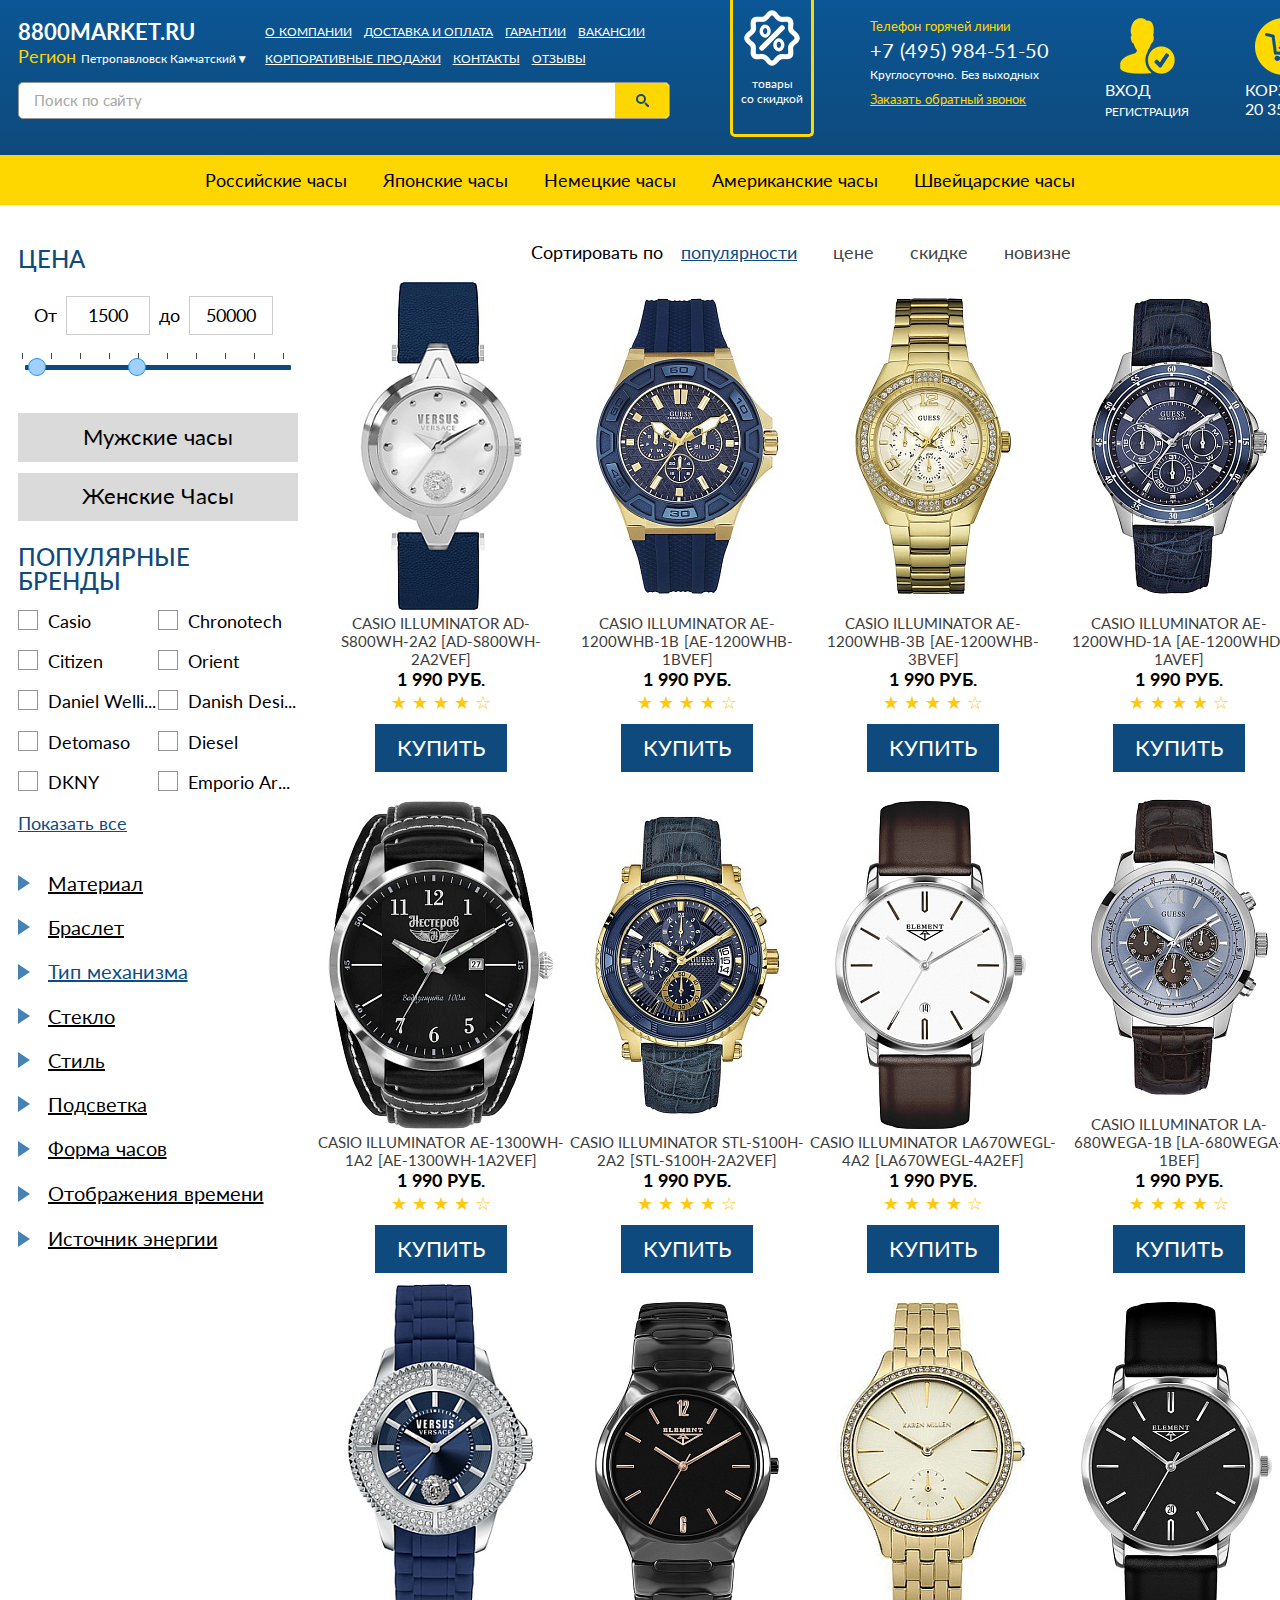
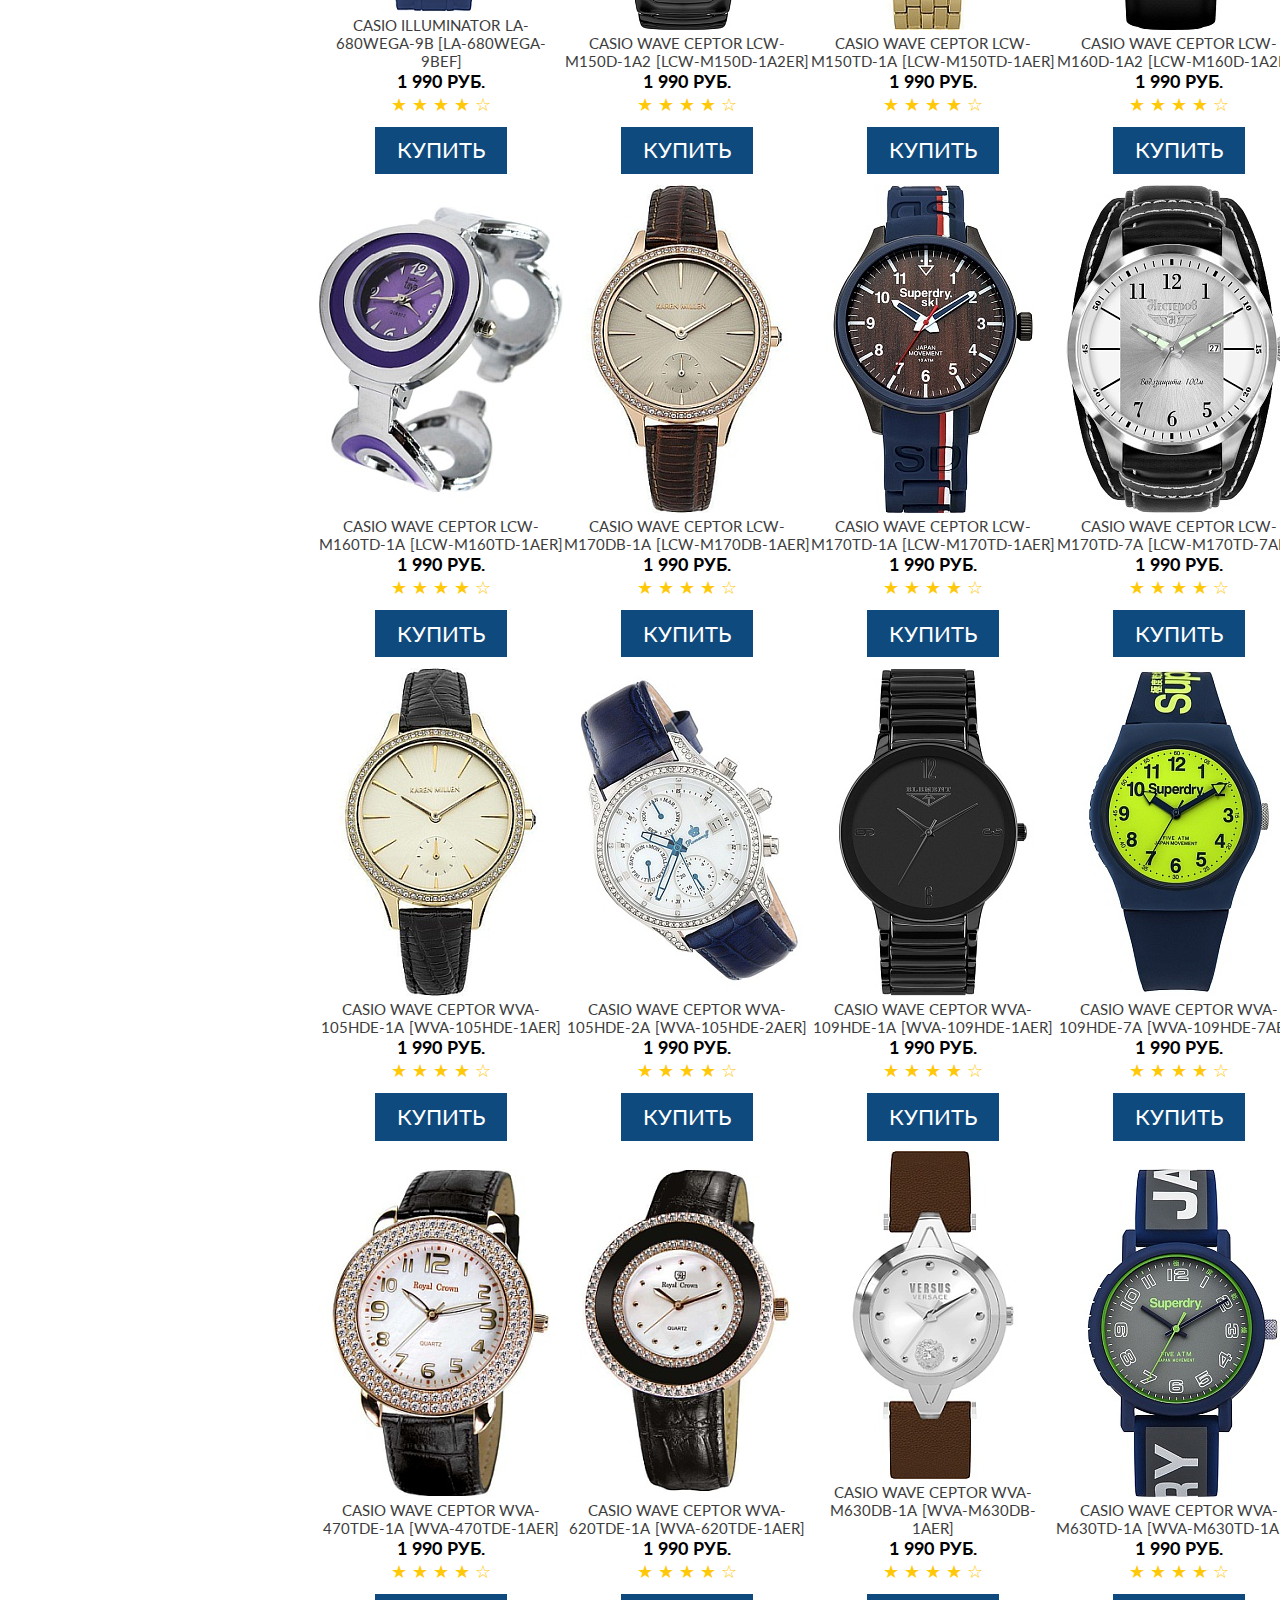
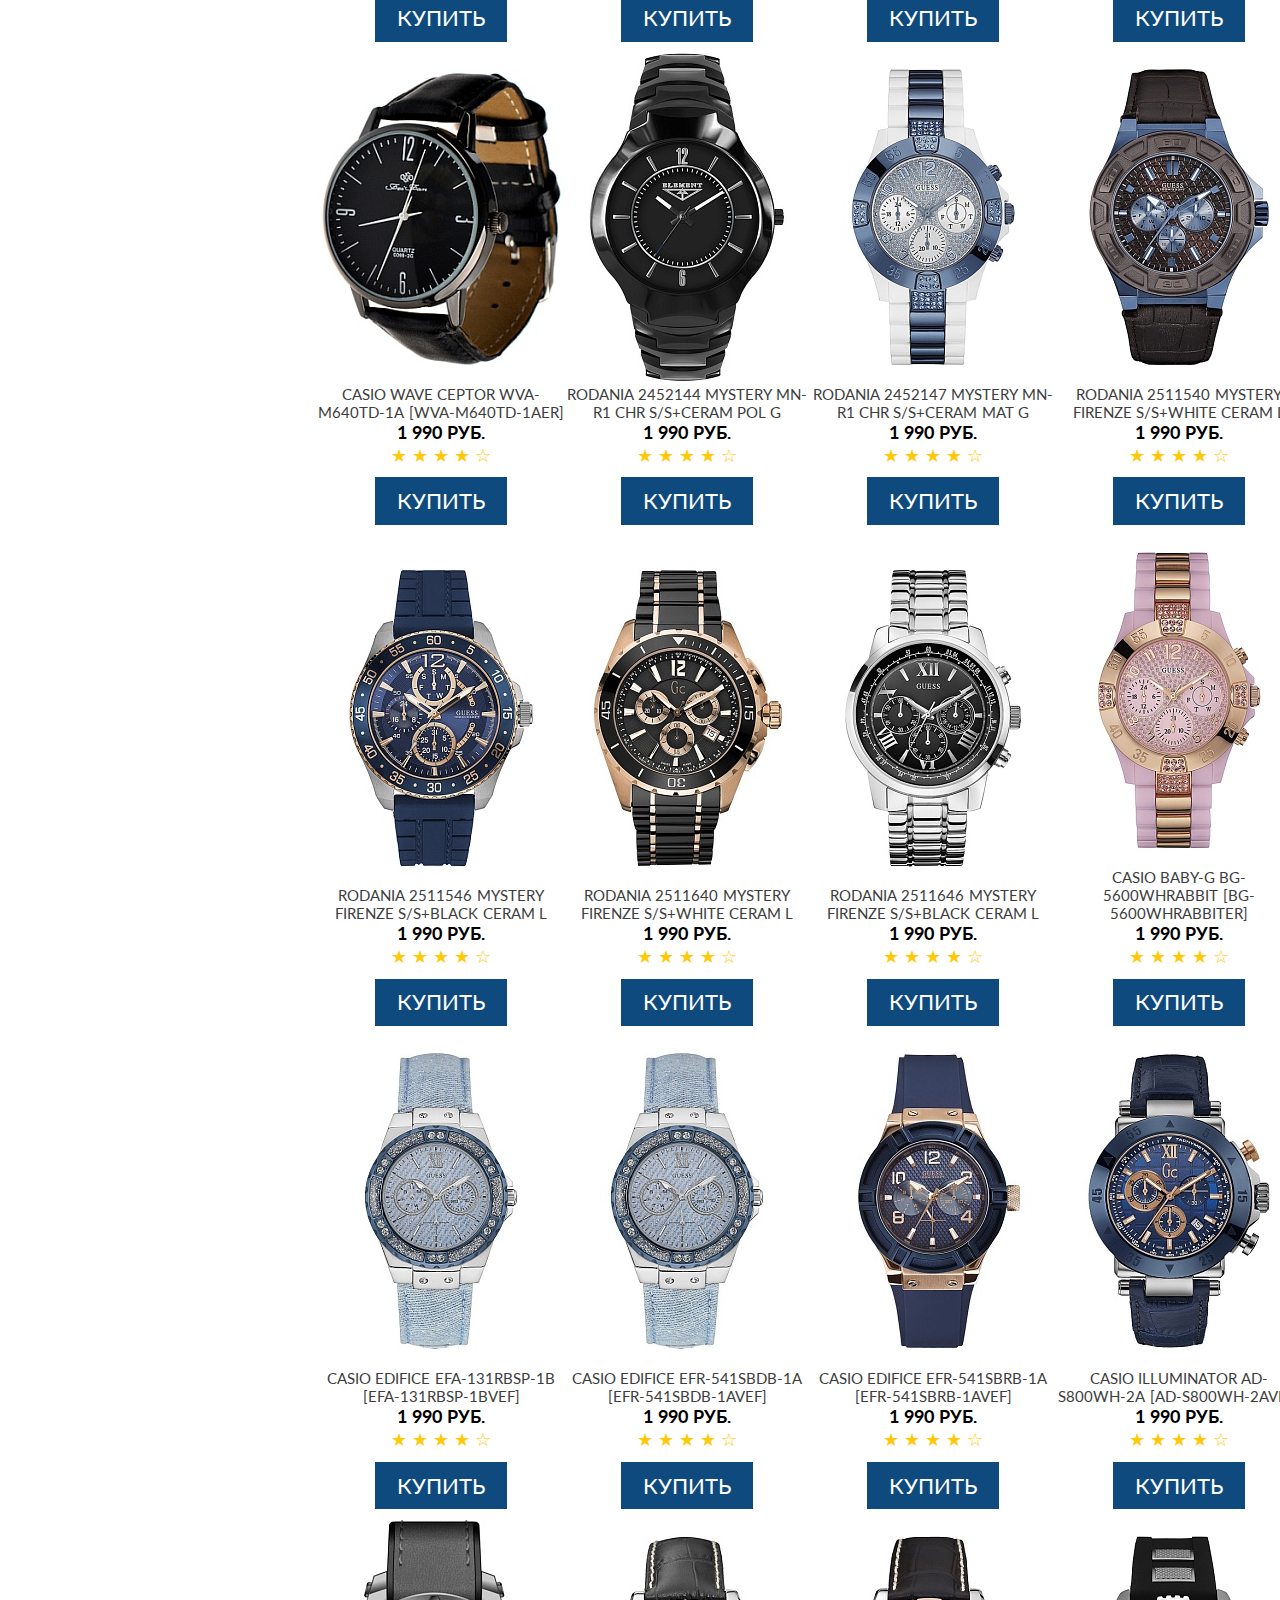
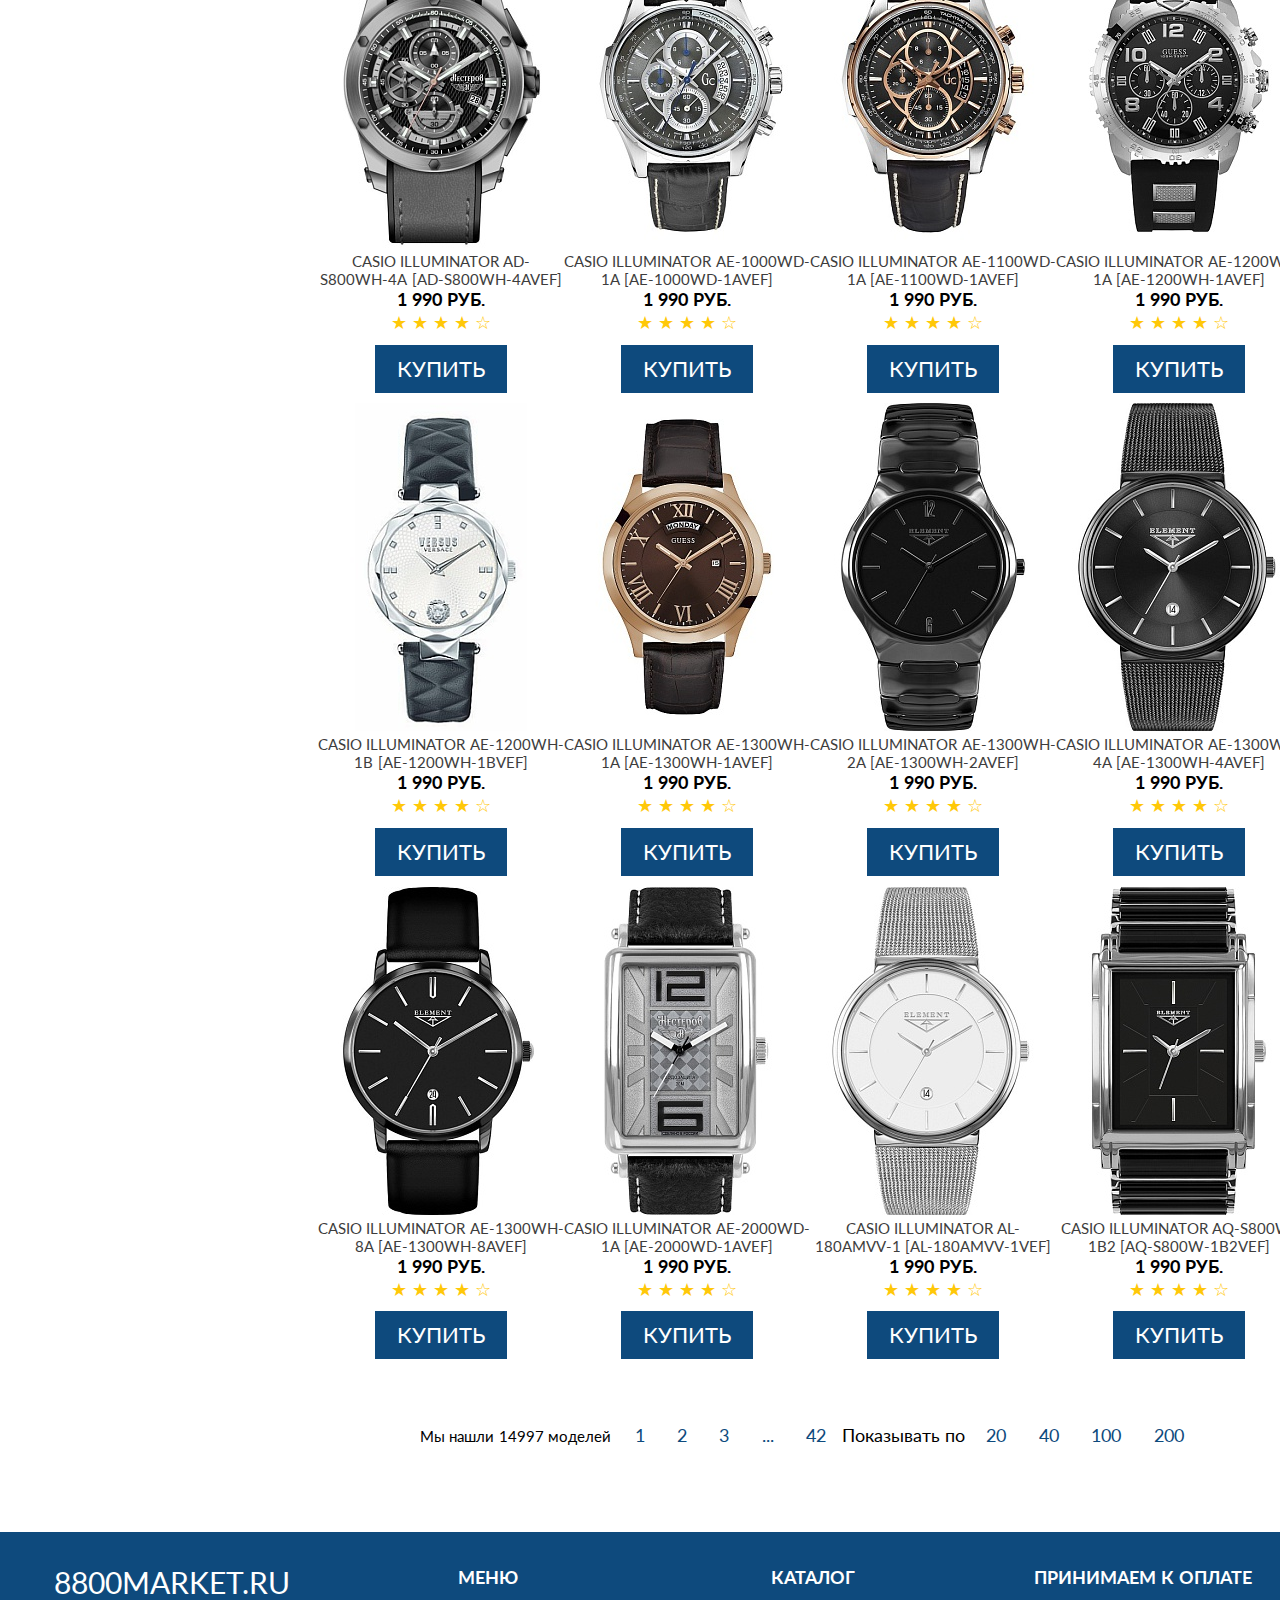
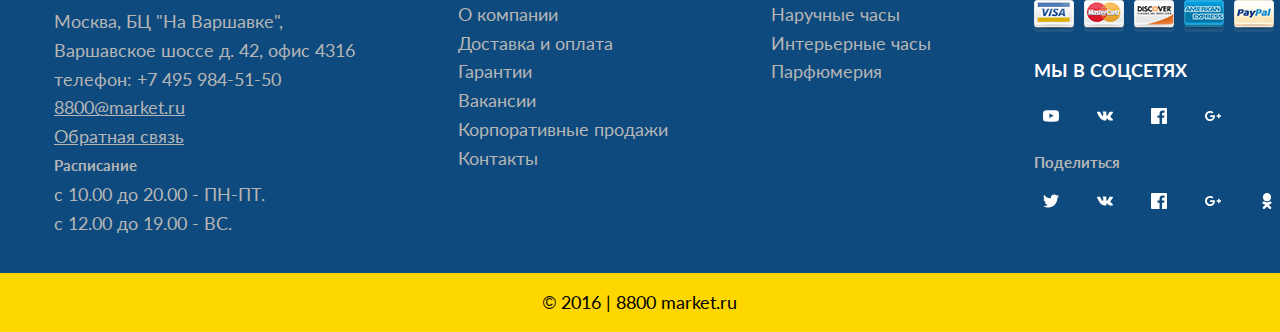
==== commit 63d779d5: "+" ====
--- a/index.html
+++ b/index.html
@@ -1,5 +1,5 @@
-<!DOCTYPE html><html lang="ru"><head><meta charset="utf-8"><title>pageTitle</title><meta name="description" content="pageDescription"><meta name="keywords" content="pageKeywords"><link href="./assets/css/common.css" rel="stylesheet"></head><body><header><div class="wr_Content HERE_header flex"><div class="header_L"><nav class="links"><a href="#">О компании</a><a href="#">Доставка и оплата</a><a href="#">Гарантии</a><a href="#">Вакансии</a><a href="#">Корпоративные продажи</a><a href="#">Контакты</a><a href="#">Отзывы</a></nav><a id="logo" href="/">8800MARKET.RU</a><p href="#" class="toggle-region">Регион <a href="#" data-modal="md_regions">Петропавловск Камчатский</a></p><form id="search"><input type="search" placeholder="Поиск по сайту">
+<!DOCTYPE html><html lang="ru"><head><meta charset="utf-8"><title>pageTitle</title><meta name="description" content="pageDescription"><meta name="keywords" content="pageKeywords"><link href="./assets/css/common.css" rel="stylesheet"></head><body><header><div class="wr_Content HERE_header flex"><div class="header_L"><nav class="links"><a href="#">О компании</a><a href="#">Доставка и оплата</a><a href="#">Гарантии</a><a href="#">Вакансии</a><a href="#">Корпоративные продажи</a><a href="#">Контакты</a><a href="#">Отзывы</a></nav><a id="logo" href="index.html">8800MARKET.RU</a><p href="#" class="toggle-region">Регион <a href="#" data-modal="md_regions">Петропавловск Камчатский</a></p><form id="search"><input type="search" placeholder="Поиск по сайту">
 
-</form></div><div class="header_R flex"><a href="#" class="sale">товары <br>со скидкой</a><p class="call"><i>Телефон горячей линии</i><i>+7 (495) 984-51-50</i><i>Круглосуточно. Без выходных</i><a href="#" data-modal="md_callMe">Заказать обратный звонок		</a></p><div class="cabinet"><a href="#">Вход</a><a href="#">Регистрация</a></div><div class="cart"><a href="cart.html">Корзина</a><i>20 358 Р</i></div></div></div><nav class="gold"><a href="#">Российские часы</a><a href="#">Японские часы</a><a href="#">Немецкие часы</a><a href="#">Американские часы</a><a href="#">Швейцарские часы</a></nav></header><!--MODAL--><div id="md_regions" hidden="" class="overlay"><div class="modal"><div class="close"></div><h1>Доставляем по всей России</h1><div class="regions-table flex_w"><input type="text" placeholder="Введите название своего города / населенного пункта" class="search"><a href="">Москва</a><a href="">Санкт-Петербург</a><a href="">Архангельск</a><a href="">Астрахань</a><a href="">Барнаул</a><a href="">Белгород</a><a href="">Брянск</a><a href="">Владикавказ</a><a href="">Волгоград</a><a href="">Воронеж</a><a href="">Иваново</a><a href="">Ирбит</a><a href="">Иркутск</a><a href="">Казань</a><a href="">Калининград</a><a href="">Калуга</a><a href="">Кемерово</a><a href="">Кинешма</a><a href="">Краснодар</a><a href="">Красноярск</a><a href="">Липецк</a><a href="">Майкоп</a><a href="">Массив Мшинская</a><a href="">Михайловка</a><a href="">Михайловск</a><a href="">Невинномысск</a><a href="">Нижний Новгород</a><a href="">Новокузнецк</a><a href="">Новосибирск</a><a href="">Октябрьский</a><a href="">Омск</a><a href="">Оренбург</a><a href="">Орск</a><a href="">Орёл</a><a href="">Пенза</a><a href="">Прокопьевск</a><a href="">Ростов-на-Дону</a><a href="">Рязань</a><a href="">Самара</a><a href="">Саратов</a><a href="">Светлоград</a><a href="">Северск</a><a href="">Симферополь</a><a href="">Ставрополь</a><a href="">Стерлитамак</a><a href="">Сызрань</a><a href="">Таганрог</a><a href="">Тверь</a><a href="">Тольятти</a><a href="">Томск</a><a href="">Тула</a><a href="">Тюмень</a><a href="">Улан-Удэ</a><a href="">Ульяновск</a><a href="">Уфа</a><a href="">Фролово</a><a href="">Хабаровск</a><a href="">Челябинск</a><a href="">Чита</a><a href="">Ярославль</a></div></div></div><div id="md_callMe" hidden="" class="overlay"><div class="modal"><div class="close"></div><h1>Обратный звонок</h1><div class="center"><h2>Введите ваш номер телефона</h2><input type="tel" required placeholder="+7-xxx-xxx-xx-xx" title="номер телефона"><button type="submit">Жду звонка</button></div></div></div><div class="wr_Content HERE_catalog flex"><div class="LP_filter"><h2>Цена</h2><div class="range-slider"><span>Oт<input type="number" value="1500" min="0" max="120000">до<input type="number" value="50000" min="0" max="120000"></span><input value="1500" min="0" max="120000" step="500" type="range"><input value="50000" min="0" max="120000" step="500" type="range"><svg width="100%" height="24"><line x1="4" y1="0" x2="300" y2="0" stroke="#444" stroke-width="12" stroke-dasharray="1 28"></line></svg></div><a href="" class="btn">Мужские часы</a><a href="" class="btn">Женские Часы</a><h2>Популярные бренды</h2><label class="control"><input type="checkbox" name="name"><i class="control-indicator"></i>Casio</label><label class="control"><input type="checkbox" name="name"><i class="control-indicator"></i>Chronotech</label><label class="control"><input type="checkbox" name="name"><i class="control-indicator"></i>Citizen</label><label class="control"><input type="checkbox" name="name"><i class="control-indicator"></i>Orient</label><label class="control"><input type="checkbox" name="name"><i class="control-indicator"></i>Daniel Wellington</label><label class="control"><input type="checkbox" name="name"><i class="control-indicator"></i>Danish Design</label><label class="control"><input type="checkbox" name="name"><i class="control-indicator"></i>Detomaso</label><label class="control"><input type="checkbox" name="name"><i class="control-indicator"></i>Diesel</label><label class="control"><input type="checkbox" name="name"><i class="control-indicator"></i>DKNY</label><label class="control"><input type="checkbox" name="name"><i class="control-indicator"></i>Emporio Armani</label><a href="">Показать все</a><div class="expanders"><div class="expander-trigger">Материал</div><div class="expander-trigger">Браслет</div><div class="expander-trigger">Тип механизма</div><div class="expander-trigger">Стекло</div><div class="expander-trigger">Стиль</div><div class="expander-trigger">Подсветка</div><div class="expander-trigger">Форма часов</div><div class="expander-trigger">Отображения времени</div><div class="expander-trigger">Источник энергии</div></div></div><div class="Catalog"><div class="setsort">Cортировать по<a href="#" class="current">популярности</a><a href="#">цене</a><a href="#">скидке</a><a href="#">новизне</a></div><div class="catalog_items"><div class="item"><a href="cart_2.html"><img src="assets/img/watch_246x328/1.jpg" alt=""></a><div class="item_dscr"><div class="name">Casio Illuminator AD-S800WH-2A2 [AD-S800WH-2A2VEF]</div><div class="price">1 990 руб.</div><div class="star">★ ★ ★ ★ ☆</div></div><!--a(href="") WTF--><a href="order.html" class="btn">Купить</a></div><div class="item"><a href="cart_2.html"><img src="assets/img/watch_246x328/2.jpg" alt=""></a><div class="item_dscr"><div class="name">Casio Illuminator AE-1200WHB-1B [AE-1200WHB-1BVEF]</div><div class="price">1 990 руб.</div><div class="star">★ ★ ★ ★ ☆</div></div><!--a(href="") WTF--><a href="order.html" class="btn">Купить</a></div><div class="item"><a href="cart_2.html"><img src="assets/img/watch_246x328/3.jpg" alt=""></a><div class="item_dscr"><div class="name">Casio Illuminator AE-1200WHB-3B [AE-1200WHB-3BVEF]</div><div class="price">1 990 руб.</div><div class="star">★ ★ ★ ★ ☆</div></div><!--a(href="") WTF--><a href="order.html" class="btn">Купить</a></div><div class="item"><a href="cart_2.html"><img src="assets/img/watch_246x328/4.jpg" alt=""></a><div class="item_dscr"><div class="name">Casio Illuminator AE-1200WHD-1A [AE-1200WHD-1AVEF]</div><div class="price">1 990 руб.</div><div class="star">★ ★ ★ ★ ☆</div></div><!--a(href="") WTF--><a href="order.html" class="btn">Купить</a></div><div class="item"><a href="cart_2.html"><img src="assets/img/watch_246x328/5.jpg" alt=""></a><div class="item_dscr"><div class="name">Casio Illuminator AE-1300WH-1A2 [AE-1300WH-1A2VEF]</div><div class="price">1 990 руб.</div><div class="star">★ ★ ★ ★ ☆</div></div><!--a(href="") WTF--><a href="order.html" class="btn">Купить</a></div><div class="item"><a href="cart_2.html"><img src="assets/img/watch_246x328/6.jpg" alt=""></a><div class="item_dscr"><div class="name">Casio Illuminator STL-S100H-2A2 [STL-S100H-2A2VEF]</div><div class="price">1 990 руб.</div><div class="star">★ ★ ★ ★ ☆</div></div><!--a(href="") WTF--><a href="order.html" class="btn">Купить</a></div><div class="item"><a href="cart_2.html"><img src="assets/img/watch_246x328/7.jpg" alt=""></a><div class="item_dscr"><div class="name">Casio Illuminator LA670WEGL-4A2 [LA670WEGL-4A2EF]</div><div class="price">1 990 руб.</div><div class="star">★ ★ ★ ★ ☆</div></div><!--a(href="") WTF--><a href="order.html" class="btn">Купить</a></div><div class="item"><a href="cart_2.html"><img src="assets/img/watch_246x328/8.jpg" alt=""></a><div class="item_dscr"><div class="name">Casio Illuminator LA-680WEGA-1B [LA-680WEGA-1BEF]</div><div class="price">1 990 руб.</div><div class="star">★ ★ ★ ★ ☆</div></div><!--a(href="") WTF--><a href="order.html" class="btn">Купить</a></div><div class="item"><a href="cart_2.html"><img src="assets/img/watch_246x328/9.jpg" alt=""></a><div class="item_dscr"><div class="name">Casio Illuminator LA-680WEGA-9B [LA-680WEGA-9BEF]</div><div class="price">1 990 руб.</div><div class="star">★ ★ ★ ★ ☆</div></div><!--a(href="") WTF--><a href="order.html" class="btn">Купить</a></div><div class="item"><a href="cart_2.html"><img src="assets/img/watch_246x328/10.jpg" alt=""></a><div class="item_dscr"><div class="name">Casio WAVE CEPTOR LCW-M150D-1A2 [LCW-M150D-1A2ER]</div><div class="price">1 990 руб.</div><div class="star">★ ★ ★ ★ ☆</div></div><!--a(href="") WTF--><a href="order.html" class="btn">Купить</a></div><div class="item"><a href="cart_2.html"><img src="assets/img/watch_246x328/11.jpg" alt=""></a><div class="item_dscr"><div class="name">Casio WAVE CEPTOR LCW-M150TD-1A [LCW-M150TD-1AER]</div><div class="price">1 990 руб.</div><div class="star">★ ★ ★ ★ ☆</div></div><!--a(href="") WTF--><a href="order.html" class="btn">Купить</a></div><div class="item"><a href="cart_2.html"><img src="assets/img/watch_246x328/12.jpg" alt=""></a><div class="item_dscr"><div class="name">Casio WAVE CEPTOR LCW-M160D-1A2 [LCW-M160D-1A2ER]</div><div class="price">1 990 руб.</div><div class="star">★ ★ ★ ★ ☆</div></div><!--a(href="") WTF--><a href="order.html" class="btn">Купить</a></div><div class="item"><a href="cart_2.html"><img src="assets/img/watch_246x328/13.jpg" alt=""></a><div class="item_dscr"><div class="name">Casio WAVE CEPTOR LCW-M160TD-1A [LCW-M160TD-1AER]</div><div class="price">1 990 руб.</div><div class="star">★ ★ ★ ★ ☆</div></div><!--a(href="") WTF--><a href="order.html" class="btn">Купить</a></div><div class="item"><a href="cart_2.html"><img src="assets/img/watch_246x328/14.jpg" alt=""></a><div class="item_dscr"><div class="name">Casio WAVE CEPTOR LCW-M170DB-1A [LCW-M170DB-1AER]</div><div class="price">1 990 руб.</div><div class="star">★ ★ ★ ★ ☆</div></div><!--a(href="") WTF--><a href="order.html" class="btn">Купить</a></div><div class="item"><a href="cart_2.html"><img src="assets/img/watch_246x328/15.jpg" alt=""></a><div class="item_dscr"><div class="name">Casio WAVE CEPTOR LCW-M170TD-1A [LCW-M170TD-1AER]</div><div class="price">1 990 руб.</div><div class="star">★ ★ ★ ★ ☆</div></div><!--a(href="") WTF--><a href="order.html" class="btn">Купить</a></div><div class="item"><a href="cart_2.html"><img src="assets/img/watch_246x328/16.jpg" alt=""></a><div class="item_dscr"><div class="name">Casio WAVE CEPTOR LCW-M170TD-7A [LCW-M170TD-7AER]</div><div class="price">1 990 руб.</div><div class="star">★ ★ ★ ★ ☆</div></div><!--a(href="") WTF--><a href="order.html" class="btn">Купить</a></div><div class="item"><a href="cart_2.html"><img src="assets/img/watch_246x328/17.jpg" alt=""></a><div class="item_dscr"><div class="name">Casio WAVE CEPTOR WVA-105HDE-1A [WVA-105HDE-1AER]</div><div class="price">1 990 руб.</div><div class="star">★ ★ ★ ★ ☆</div></div><!--a(href="") WTF--><a href="order.html" class="btn">Купить</a></div><div class="item"><a href="cart_2.html"><img src="assets/img/watch_246x328/18.jpg" alt=""></a><div class="item_dscr"><div class="name">Casio WAVE CEPTOR WVA-105HDE-2A [WVA-105HDE-2AER]</div><div class="price">1 990 руб.</div><div class="star">★ ★ ★ ★ ☆</div></div><!--a(href="") WTF--><a href="order.html" class="btn">Купить</a></div><div class="item"><a href="cart_2.html"><img src="assets/img/watch_246x328/19.jpg" alt=""></a><div class="item_dscr"><div class="name">Casio WAVE CEPTOR WVA-109HDE-1A [WVA-109HDE-1AER]</div><div class="price">1 990 руб.</div><div class="star">★ ★ ★ ★ ☆</div></div><!--a(href="") WTF--><a href="order.html" class="btn">Купить</a></div><div class="item"><a href="cart_2.html"><img src="assets/img/watch_246x328/20.jpg" alt=""></a><div class="item_dscr"><div class="name">Casio WAVE CEPTOR WVA-109HDE-7A [WVA-109HDE-7AER]</div><div class="price">1 990 руб.</div><div class="star">★ ★ ★ ★ ☆</div></div><!--a(href="") WTF--><a href="order.html" class="btn">Купить</a></div><div class="item"><a href="cart_2.html"><img src="assets/img/watch_246x328/21.jpg" alt=""></a><div class="item_dscr"><div class="name">Casio WAVE CEPTOR WVA-470TDE-1A [WVA-470TDE-1AER]</div><div class="price">1 990 руб.</div><div class="star">★ ★ ★ ★ ☆</div></div><!--a(href="") WTF--><a href="order.html" class="btn">Купить</a></div><div class="item"><a href="cart_2.html"><img src="assets/img/watch_246x328/22.jpg" alt=""></a><div class="item_dscr"><div class="name">Casio WAVE CEPTOR WVA-620TDE-1A [WVA-620TDE-1AER]</div><div class="price">1 990 руб.</div><div class="star">★ ★ ★ ★ ☆</div></div><!--a(href="") WTF--><a href="order.html" class="btn">Купить</a></div><div class="item"><a href="cart_2.html"><img src="assets/img/watch_246x328/23.jpg" alt=""></a><div class="item_dscr"><div class="name">Casio WAVE CEPTOR WVA-M630DB-1A [WVA-M630DB-1AER]</div><div class="price">1 990 руб.</div><div class="star">★ ★ ★ ★ ☆</div></div><!--a(href="") WTF--><a href="order.html" class="btn">Купить</a></div><div class="item"><a href="cart_2.html"><img src="assets/img/watch_246x328/24.jpg" alt=""></a><div class="item_dscr"><div class="name">Casio WAVE CEPTOR WVA-M630TD-1A [WVA-M630TD-1AER]</div><div class="price">1 990 руб.</div><div class="star">★ ★ ★ ★ ☆</div></div><!--a(href="") WTF--><a href="order.html" class="btn">Купить</a></div><div class="item"><a href="cart_2.html"><img src="assets/img/watch_246x328/25.jpg" alt=""></a><div class="item_dscr"><div class="name">Casio WAVE CEPTOR WVA-M640TD-1A [WVA-M640TD-1AER]</div><div class="price">1 990 руб.</div><div class="star">★ ★ ★ ★ ☆</div></div><!--a(href="") WTF--><a href="order.html" class="btn">Купить</a></div><div class="item"><a href="cart_2.html"><img src="assets/img/watch_246x328/26.jpg" alt=""></a><div class="item_dscr"><div class="name">Rodania 2452144 MYSTERY MN-R1 CHR S/S+CERAM POL G</div><div class="price">1 990 руб.</div><div class="star">★ ★ ★ ★ ☆</div></div><!--a(href="") WTF--><a href="order.html" class="btn">Купить</a></div><div class="item"><a href="cart_2.html"><img src="assets/img/watch_246x328/27.jpg" alt=""></a><div class="item_dscr"><div class="name">Rodania 2452147 MYSTERY MN-R1 CHR S/S+CERAM MAT G</div><div class="price">1 990 руб.</div><div class="star">★ ★ ★ ★ ☆</div></div><!--a(href="") WTF--><a href="order.html" class="btn">Купить</a></div><div class="item"><a href="cart_2.html"><img src="assets/img/watch_246x328/28.jpg" alt=""></a><div class="item_dscr"><div class="name">Rodania 2511540 MYSTERY FIRENZE S/S+WHITE CERAM L</div><div class="price">1 990 руб.</div><div class="star">★ ★ ★ ★ ☆</div></div><!--a(href="") WTF--><a href="order.html" class="btn">Купить</a></div><div class="item"><a href="cart_2.html"><img src="assets/img/watch_246x328/29.jpg" alt=""></a><div class="item_dscr"><div class="name">Rodania 2511546 MYSTERY FIRENZE S/S+BLACK CERAM L</div><div class="price">1 990 руб.</div><div class="star">★ ★ ★ ★ ☆</div></div><!--a(href="") WTF--><a href="order.html" class="btn">Купить</a></div><div class="item"><a href="cart_2.html"><img src="assets/img/watch_246x328/30.jpg" alt=""></a><div class="item_dscr"><div class="name">Rodania 2511640 MYSTERY FIRENZE S/S+WHITE CERAM L</div><div class="price">1 990 руб.</div><div class="star">★ ★ ★ ★ ☆</div></div><!--a(href="") WTF--><a href="order.html" class="btn">Купить</a></div><div class="item"><a href="cart_2.html"><img src="assets/img/watch_246x328/31.jpg" alt=""></a><div class="item_dscr"><div class="name">Rodania 2511646 MYSTERY FIRENZE S/S+BLACK CERAM L</div><div class="price">1 990 руб.</div><div class="star">★ ★ ★ ★ ☆</div></div><!--a(href="") WTF--><a href="order.html" class="btn">Купить</a></div><div class="item"><a href="cart_2.html"><img src="assets/img/watch_246x328/32.jpg" alt=""></a><div class="item_dscr"><div class="name">Casio Baby-G BG-5600WHRABBIT [BG-5600WHRABBITER]</div><div class="price">1 990 руб.</div><div class="star">★ ★ ★ ★ ☆</div></div><!--a(href="") WTF--><a href="order.html" class="btn">Купить</a></div><div class="item"><a href="cart_2.html"><img src="assets/img/watch_246x328/33.jpg" alt=""></a><div class="item_dscr"><div class="name">Casio EDIFICE EFA-131RBSP-1B [EFA-131RBSP-1BVEF]</div><div class="price">1 990 руб.</div><div class="star">★ ★ ★ ★ ☆</div></div><!--a(href="") WTF--><a href="order.html" class="btn">Купить</a></div><div class="item"><a href="cart_2.html"><img src="assets/img/watch_246x328/34.jpg" alt=""></a><div class="item_dscr"><div class="name">Casio EDIFICE EFR-541SBDB-1A [EFR-541SBDB-1AVEF]</div><div class="price">1 990 руб.</div><div class="star">★ ★ ★ ★ ☆</div></div><!--a(href="") WTF--><a href="order.html" class="btn">Купить</a></div><div class="item"><a href="cart_2.html"><img src="assets/img/watch_246x328/35.jpg" alt=""></a><div class="item_dscr"><div class="name">Casio EDIFICE EFR-541SBRB-1A [EFR-541SBRB-1AVEF]</div><div class="price">1 990 руб.</div><div class="star">★ ★ ★ ★ ☆</div></div><!--a(href="") WTF--><a href="order.html" class="btn">Купить</a></div><div class="item"><a href="cart_2.html"><img src="assets/img/watch_246x328/36.jpg" alt=""></a><div class="item_dscr"><div class="name">Casio Illuminator AD-S800WH-2A [AD-S800WH-2AVEF]</div><div class="price">1 990 руб.</div><div class="star">★ ★ ★ ★ ☆</div></div><!--a(href="") WTF--><a href="order.html" class="btn">Купить</a></div><div class="item"><a href="cart_2.html"><img src="assets/img/watch_246x328/37.jpg" alt=""></a><div class="item_dscr"><div class="name">Casio Illuminator AD-S800WH-4A [AD-S800WH-4AVEF]</div><div class="price">1 990 руб.</div><div class="star">★ ★ ★ ★ ☆</div></div><!--a(href="") WTF--><a href="order.html" class="btn">Купить</a></div><div class="item"><a href="cart_2.html"><img src="assets/img/watch_246x328/38.jpg" alt=""></a><div class="item_dscr"><div class="name">Casio Illuminator AE-1000WD-1A [AE-1000WD-1AVEF]</div><div class="price">1 990 руб.</div><div class="star">★ ★ ★ ★ ☆</div></div><!--a(href="") WTF--><a href="order.html" class="btn">Купить</a></div><div class="item"><a href="cart_2.html"><img src="assets/img/watch_246x328/39.jpg" alt=""></a><div class="item_dscr"><div class="name">Casio Illuminator AE-1100WD-1A [AE-1100WD-1AVEF]</div><div class="price">1 990 руб.</div><div class="star">★ ★ ★ ★ ☆</div></div><!--a(href="") WTF--><a href="order.html" class="btn">Купить</a></div><div class="item"><a href="cart_2.html"><img src="assets/img/watch_246x328/40.jpg" alt=""></a><div class="item_dscr"><div class="name">Casio Illuminator AE-1200WH-1A [AE-1200WH-1AVEF]</div><div class="price">1 990 руб.</div><div class="star">★ ★ ★ ★ ☆</div></div><!--a(href="") WTF--><a href="order.html" class="btn">Купить</a></div><div class="item"><a href="cart_2.html"><img src="assets/img/watch_246x328/41.jpg" alt=""></a><div class="item_dscr"><div class="name">Casio Illuminator AE-1200WH-1B [AE-1200WH-1BVEF]</div><div class="price">1 990 руб.</div><div class="star">★ ★ ★ ★ ☆</div></div><!--a(href="") WTF--><a href="order.html" class="btn">Купить</a></div><div class="item"><a href="cart_2.html"><img src="assets/img/watch_246x328/42.jpg" alt=""></a><div class="item_dscr"><div class="name">Casio Illuminator AE-1300WH-1A [AE-1300WH-1AVEF]</div><div class="price">1 990 руб.</div><div class="star">★ ★ ★ ★ ☆</div></div><!--a(href="") WTF--><a href="order.html" class="btn">Купить</a></div><div class="item"><a href="cart_2.html"><img src="assets/img/watch_246x328/43.jpg" alt=""></a><div class="item_dscr"><div class="name">Casio Illuminator AE-1300WH-2A [AE-1300WH-2AVEF]</div><div class="price">1 990 руб.</div><div class="star">★ ★ ★ ★ ☆</div></div><!--a(href="") WTF--><a href="order.html" class="btn">Купить</a></div><div class="item"><a href="cart_2.html"><img src="assets/img/watch_246x328/44.jpg" alt=""></a><div class="item_dscr"><div class="name">Casio Illuminator AE-1300WH-4A [AE-1300WH-4AVEF]</div><div class="price">1 990 руб.</div><div class="star">★ ★ ★ ★ ☆</div></div><!--a(href="") WTF--><a href="order.html" class="btn">Купить</a></div><div class="item"><a href="cart_2.html"><img src="assets/img/watch_246x328/45.jpg" alt=""></a><div class="item_dscr"><div class="name">Casio Illuminator AE-1300WH-8A [AE-1300WH-8AVEF]</div><div class="price">1 990 руб.</div><div class="star">★ ★ ★ ★ ☆</div></div><!--a(href="") WTF--><a href="order.html" class="btn">Купить</a></div><div class="item"><a href="cart_2.html"><img src="assets/img/watch_246x328/46.jpg" alt=""></a><div class="item_dscr"><div class="name">Casio Illuminator AE-2000WD-1A [AE-2000WD-1AVEF]</div><div class="price">1 990 руб.</div><div class="star">★ ★ ★ ★ ☆</div></div><!--a(href="") WTF--><a href="order.html" class="btn">Купить</a></div><div class="item"><a href="cart_2.html"><img src="assets/img/watch_246x328/47.jpg" alt=""></a><div class="item_dscr"><div class="name">Casio Illuminator AL-180AMVV-1 [AL-180AMVV-1VEF]</div><div class="price">1 990 руб.</div><div class="star">★ ★ ★ ★ ☆</div></div><!--a(href="") WTF--><a href="order.html" class="btn">Купить</a></div><div class="item"><a href="cart_2.html"><img src="assets/img/watch_246x328/48.jpg" alt=""></a><div class="item_dscr"><div class="name">Casio Illuminator AQ-S800W-1B2 [AQ-S800W-1B2VEF]</div><div class="price">1 990 руб.</div><div class="star">★ ★ ★ ★ ☆</div></div><!--a(href="") WTF--><a href="order.html" class="btn">Купить</a></div></div><div class="paginator"><p><small>Мы нашли 14997 моделей</small><a href="">1</a><a href="">2</a><a href="">3</a><a href="">...</a><a href="">42</a></p><p>Показывать по <a href="">20</a><a href="">40</a><a href="">100</a><a href="">200</a></p></div></div></div><footer><div class="wr_Content flex"><address><div class="ftr-logo">8800MARKET.RU</div><span>Москва, БЦ "На Варшавке",</span><span>Варшавское шоссе д. 42, офис 4316</span><span>телефон: +7 495 984-51-50</span><a href="#">8800@market.ru</a><a href="#">Обратная связь</a><h5>Расписание</h5><span>с 10.00 до 20.00 - ПН-ПТ. </span><span>с 12.00 до 19.00 - ВС.</span></address><nav><h3>Меню</h3><a href="#">О компании</a><a href="#">Доставка и оплата</a><a href="#">Гарантии</a><a href="#">Вакансии</a><a href="#">Корпоративные продажи</a><a href="#">Контакты</a></nav><nav><h3>Каталог</h3><a href="#">Наручные часы</a><a href="#">Интерьерные часы</a><a href="#">Парфюмерия</a></nav>
+</form></div><div class="header_R flex"><a href="#" class="sale">товары <br>со скидкой</a><p class="call"><i>Телефон горячей линии</i><i>+7 (495) 984-51-50</i><i>Круглосуточно. Без выходных</i><a href="#" data-modal="md_callMe">Заказать обратный звонок		</a></p><div class="cabinet"><a href="#">Вход</a><a href="#">Регистрация</a></div><div class="cart"><a href="cart.html">Корзина</a><i>20 358 Р</i></div></div></div><nav class="gold"><a href="#">Российские часы</a><a href="#">Японские часы</a><a href="#">Немецкие часы</a><a href="#">Американские часы</a><a href="#">Швейцарские часы</a></nav></header><!--MODAL--><div id="md_regions" hidden="" class="overlay"><div class="modal"><div class="close"></div><h1>Доставляем по всей России</h1><div class="regions-table flex_w"><input type="text" placeholder="Введите название своего города / населенного пункта" class="search"><a href="">Москва</a><a href="">Санкт-Петербург</a><a href="">Архангельск</a><a href="">Астрахань</a><a href="">Барнаул</a><a href="">Белгород</a><a href="">Брянск</a><a href="">Владикавказ</a><a href="">Волгоград</a><a href="">Воронеж</a><a href="">Иваново</a><a href="">Ирбит</a><a href="">Иркутск</a><a href="">Казань</a><a href="">Калининград</a><a href="">Калуга</a><a href="">Кемерово</a><a href="">Кинешма</a><a href="">Краснодар</a><a href="">Красноярск</a><a href="">Липецк</a><a href="">Майкоп</a><a href="">Массив Мшинская</a><a href="">Михайловка</a><a href="">Михайловск</a><a href="">Невинномысск</a><a href="">Нижний Новгород</a><a href="">Новокузнецк</a><a href="">Новосибирск</a><a href="">Октябрьский</a><a href="">Омск</a><a href="">Оренбург</a><a href="">Орск</a><a href="">Орёл</a><a href="">Пенза</a><a href="">Прокопьевск</a><a href="">Ростов-на-Дону</a><a href="">Рязань</a><a href="">Самара</a><a href="">Саратов</a><a href="">Светлоград</a><a href="">Северск</a><a href="">Симферополь</a><a href="">Ставрополь</a><a href="">Стерлитамак</a><a href="">Сызрань</a><a href="">Таганрог</a><a href="">Тверь</a><a href="">Тольятти</a><a href="">Томск</a><a href="">Тула</a><a href="">Тюмень</a><a href="">Улан-Удэ</a><a href="">Ульяновск</a><a href="">Уфа</a><a href="">Фролово</a><a href="">Хабаровск</a><a href="">Челябинск</a><a href="">Чита</a><a href="">Ярославль</a></div></div></div><div id="md_callMe" hidden="" class="overlay"><div class="modal"><div class="close"></div><h1>Обратный звонок</h1><div class="center"><h2>Введите ваш номер телефона</h2><input type="tel" required placeholder="+7-xxx-xxx-xx-xx" title="номер телефона"><button type="submit">Жду звонка</button></div></div></div><div class="wr_Content HERE_catalog flex"><div class="LP_filter"><h2>Цена</h2><div class="range-slider"><span>Oт<input type="number" value="1500" min="0" max="120000">до<input type="number" value="50000" min="0" max="120000"></span><input value="1500" min="0" max="120000" step="500" type="range"><input value="50000" min="0" max="120000" step="500" type="range"><svg width="100%" height="24"><line x1="4" y1="0" x2="300" y2="0" stroke="#444" stroke-width="12" stroke-dasharray="1 28"></line></svg></div><a href="" class="btn">Мужские часы</a><a href="" class="btn">Женские Часы</a><!--Popular brands--><h2>Популярные бренды</h2><label class="control"><input type="checkbox" name="name"><i class="control-indicator"></i>Casio</label><label class="control"><input type="checkbox" name="name"><i class="control-indicator"></i>Chronotech</label><label class="control"><input type="checkbox" name="name"><i class="control-indicator"></i>Citizen</label><label class="control"><input type="checkbox" name="name"><i class="control-indicator"></i>Orient</label><label class="control"><input type="checkbox" name="name"><i class="control-indicator"></i>Daniel Wellington</label><label class="control"><input type="checkbox" name="name"><i class="control-indicator"></i>Danish Design</label><label class="control"><input type="checkbox" name="name"><i class="control-indicator"></i>Detomaso</label><label class="control"><input type="checkbox" name="name"><i class="control-indicator"></i>Diesel</label><label class="control"><input type="checkbox" name="name"><i class="control-indicator"></i>DKNY</label><label class="control"><input type="checkbox" name="name"><i class="control-indicator"></i>Emporio Armani</label><a href="" class="dblock">Показать все</a><div class="expander"><div class="exp_trigger">Материал</div></div><div class="expander"><div class="exp_trigger">Браслет</div></div><div class="expander"><div class="exp_trigger open">Тип механизма</div><div class="exp_content"></div></div><div class="expander"><div class="exp_trigger">Стекло</div><div class="exp_content"></div></div><div class="expander"><div class="exp_trigger">Стиль</div><div class="exp_content"></div></div><div class="expander"><div class="exp_trigger">Подсветка</div><div class="exp_content"></div></div><div class="expander"><div class="exp_trigger">Форма часов</div><div class="exp_content"></div></div><div class="expander"><div class="exp_trigger">Отображения времени</div><div class="exp_content"></div></div><div class="expander"><div class="exp_trigger">Источник энергии</div><div class="exp_content"></div></div></div><div class="Catalog"><div class="setsort">Cортировать по<a href="#" class="current">популярности</a><a href="#">цене</a><a href="#">скидке</a><a href="#">новизне</a></div><div class="catalog_items"><div class="item"><a href="cart_2.html"><img src="assets/img/watch_246x328/1.jpg" alt=""></a><div class="item_dscr"><div class="name">Casio Illuminator AD-S800WH-2A2 [AD-S800WH-2A2VEF]</div><div class="price">1 990 руб.</div><div class="star">★ ★ ★ ★ ☆</div></div><!--a(href="") WTF--><a href="order.html" class="btn">Купить</a></div><div class="item"><a href="cart_2.html"><img src="assets/img/watch_246x328/2.jpg" alt=""></a><div class="item_dscr"><div class="name">Casio Illuminator AE-1200WHB-1B [AE-1200WHB-1BVEF]</div><div class="price">1 990 руб.</div><div class="star">★ ★ ★ ★ ☆</div></div><!--a(href="") WTF--><a href="order.html" class="btn">Купить</a></div><div class="item"><a href="cart_2.html"><img src="assets/img/watch_246x328/3.jpg" alt=""></a><div class="item_dscr"><div class="name">Casio Illuminator AE-1200WHB-3B [AE-1200WHB-3BVEF]</div><div class="price">1 990 руб.</div><div class="star">★ ★ ★ ★ ☆</div></div><!--a(href="") WTF--><a href="order.html" class="btn">Купить</a></div><div class="item"><a href="cart_2.html"><img src="assets/img/watch_246x328/4.jpg" alt=""></a><div class="item_dscr"><div class="name">Casio Illuminator AE-1200WHD-1A [AE-1200WHD-1AVEF]</div><div class="price">1 990 руб.</div><div class="star">★ ★ ★ ★ ☆</div></div><!--a(href="") WTF--><a href="order.html" class="btn">Купить</a></div><div class="item"><a href="cart_2.html"><img src="assets/img/watch_246x328/5.jpg" alt=""></a><div class="item_dscr"><div class="name">Casio Illuminator AE-1300WH-1A2 [AE-1300WH-1A2VEF]</div><div class="price">1 990 руб.</div><div class="star">★ ★ ★ ★ ☆</div></div><!--a(href="") WTF--><a href="order.html" class="btn">Купить</a></div><div class="item"><a href="cart_2.html"><img src="assets/img/watch_246x328/6.jpg" alt=""></a><div class="item_dscr"><div class="name">Casio Illuminator STL-S100H-2A2 [STL-S100H-2A2VEF]</div><div class="price">1 990 руб.</div><div class="star">★ ★ ★ ★ ☆</div></div><!--a(href="") WTF--><a href="order.html" class="btn">Купить</a></div><div class="item"><a href="cart_2.html"><img src="assets/img/watch_246x328/7.jpg" alt=""></a><div class="item_dscr"><div class="name">Casio Illuminator LA670WEGL-4A2 [LA670WEGL-4A2EF]</div><div class="price">1 990 руб.</div><div class="star">★ ★ ★ ★ ☆</div></div><!--a(href="") WTF--><a href="order.html" class="btn">Купить</a></div><div class="item"><a href="cart_2.html"><img src="assets/img/watch_246x328/8.jpg" alt=""></a><div class="item_dscr"><div class="name">Casio Illuminator LA-680WEGA-1B [LA-680WEGA-1BEF]</div><div class="price">1 990 руб.</div><div class="star">★ ★ ★ ★ ☆</div></div><!--a(href="") WTF--><a href="order.html" class="btn">Купить</a></div><div class="item"><a href="cart_2.html"><img src="assets/img/watch_246x328/9.jpg" alt=""></a><div class="item_dscr"><div class="name">Casio Illuminator LA-680WEGA-9B [LA-680WEGA-9BEF]</div><div class="price">1 990 руб.</div><div class="star">★ ★ ★ ★ ☆</div></div><!--a(href="") WTF--><a href="order.html" class="btn">Купить</a></div><div class="item"><a href="cart_2.html"><img src="assets/img/watch_246x328/10.jpg" alt=""></a><div class="item_dscr"><div class="name">Casio WAVE CEPTOR LCW-M150D-1A2 [LCW-M150D-1A2ER]</div><div class="price">1 990 руб.</div><div class="star">★ ★ ★ ★ ☆</div></div><!--a(href="") WTF--><a href="order.html" class="btn">Купить</a></div><div class="item"><a href="cart_2.html"><img src="assets/img/watch_246x328/11.jpg" alt=""></a><div class="item_dscr"><div class="name">Casio WAVE CEPTOR LCW-M150TD-1A [LCW-M150TD-1AER]</div><div class="price">1 990 руб.</div><div class="star">★ ★ ★ ★ ☆</div></div><!--a(href="") WTF--><a href="order.html" class="btn">Купить</a></div><div class="item"><a href="cart_2.html"><img src="assets/img/watch_246x328/12.jpg" alt=""></a><div class="item_dscr"><div class="name">Casio WAVE CEPTOR LCW-M160D-1A2 [LCW-M160D-1A2ER]</div><div class="price">1 990 руб.</div><div class="star">★ ★ ★ ★ ☆</div></div><!--a(href="") WTF--><a href="order.html" class="btn">Купить</a></div><div class="item"><a href="cart_2.html"><img src="assets/img/watch_246x328/13.jpg" alt=""></a><div class="item_dscr"><div class="name">Casio WAVE CEPTOR LCW-M160TD-1A [LCW-M160TD-1AER]</div><div class="price">1 990 руб.</div><div class="star">★ ★ ★ ★ ☆</div></div><!--a(href="") WTF--><a href="order.html" class="btn">Купить</a></div><div class="item"><a href="cart_2.html"><img src="assets/img/watch_246x328/14.jpg" alt=""></a><div class="item_dscr"><div class="name">Casio WAVE CEPTOR LCW-M170DB-1A [LCW-M170DB-1AER]</div><div class="price">1 990 руб.</div><div class="star">★ ★ ★ ★ ☆</div></div><!--a(href="") WTF--><a href="order.html" class="btn">Купить</a></div><div class="item"><a href="cart_2.html"><img src="assets/img/watch_246x328/15.jpg" alt=""></a><div class="item_dscr"><div class="name">Casio WAVE CEPTOR LCW-M170TD-1A [LCW-M170TD-1AER]</div><div class="price">1 990 руб.</div><div class="star">★ ★ ★ ★ ☆</div></div><!--a(href="") WTF--><a href="order.html" class="btn">Купить</a></div><div class="item"><a href="cart_2.html"><img src="assets/img/watch_246x328/16.jpg" alt=""></a><div class="item_dscr"><div class="name">Casio WAVE CEPTOR LCW-M170TD-7A [LCW-M170TD-7AER]</div><div class="price">1 990 руб.</div><div class="star">★ ★ ★ ★ ☆</div></div><!--a(href="") WTF--><a href="order.html" class="btn">Купить</a></div><div class="item"><a href="cart_2.html"><img src="assets/img/watch_246x328/17.jpg" alt=""></a><div class="item_dscr"><div class="name">Casio WAVE CEPTOR WVA-105HDE-1A [WVA-105HDE-1AER]</div><div class="price">1 990 руб.</div><div class="star">★ ★ ★ ★ ☆</div></div><!--a(href="") WTF--><a href="order.html" class="btn">Купить</a></div><div class="item"><a href="cart_2.html"><img src="assets/img/watch_246x328/18.jpg" alt=""></a><div class="item_dscr"><div class="name">Casio WAVE CEPTOR WVA-105HDE-2A [WVA-105HDE-2AER]</div><div class="price">1 990 руб.</div><div class="star">★ ★ ★ ★ ☆</div></div><!--a(href="") WTF--><a href="order.html" class="btn">Купить</a></div><div class="item"><a href="cart_2.html"><img src="assets/img/watch_246x328/19.jpg" alt=""></a><div class="item_dscr"><div class="name">Casio WAVE CEPTOR WVA-109HDE-1A [WVA-109HDE-1AER]</div><div class="price">1 990 руб.</div><div class="star">★ ★ ★ ★ ☆</div></div><!--a(href="") WTF--><a href="order.html" class="btn">Купить</a></div><div class="item"><a href="cart_2.html"><img src="assets/img/watch_246x328/20.jpg" alt=""></a><div class="item_dscr"><div class="name">Casio WAVE CEPTOR WVA-109HDE-7A [WVA-109HDE-7AER]</div><div class="price">1 990 руб.</div><div class="star">★ ★ ★ ★ ☆</div></div><!--a(href="") WTF--><a href="order.html" class="btn">Купить</a></div><div class="item"><a href="cart_2.html"><img src="assets/img/watch_246x328/21.jpg" alt=""></a><div class="item_dscr"><div class="name">Casio WAVE CEPTOR WVA-470TDE-1A [WVA-470TDE-1AER]</div><div class="price">1 990 руб.</div><div class="star">★ ★ ★ ★ ☆</div></div><!--a(href="") WTF--><a href="order.html" class="btn">Купить</a></div><div class="item"><a href="cart_2.html"><img src="assets/img/watch_246x328/22.jpg" alt=""></a><div class="item_dscr"><div class="name">Casio WAVE CEPTOR WVA-620TDE-1A [WVA-620TDE-1AER]</div><div class="price">1 990 руб.</div><div class="star">★ ★ ★ ★ ☆</div></div><!--a(href="") WTF--><a href="order.html" class="btn">Купить</a></div><div class="item"><a href="cart_2.html"><img src="assets/img/watch_246x328/23.jpg" alt=""></a><div class="item_dscr"><div class="name">Casio WAVE CEPTOR WVA-M630DB-1A [WVA-M630DB-1AER]</div><div class="price">1 990 руб.</div><div class="star">★ ★ ★ ★ ☆</div></div><!--a(href="") WTF--><a href="order.html" class="btn">Купить</a></div><div class="item"><a href="cart_2.html"><img src="assets/img/watch_246x328/24.jpg" alt=""></a><div class="item_dscr"><div class="name">Casio WAVE CEPTOR WVA-M630TD-1A [WVA-M630TD-1AER]</div><div class="price">1 990 руб.</div><div class="star">★ ★ ★ ★ ☆</div></div><!--a(href="") WTF--><a href="order.html" class="btn">Купить</a></div><div class="item"><a href="cart_2.html"><img src="assets/img/watch_246x328/25.jpg" alt=""></a><div class="item_dscr"><div class="name">Casio WAVE CEPTOR WVA-M640TD-1A [WVA-M640TD-1AER]</div><div class="price">1 990 руб.</div><div class="star">★ ★ ★ ★ ☆</div></div><!--a(href="") WTF--><a href="order.html" class="btn">Купить</a></div><div class="item"><a href="cart_2.html"><img src="assets/img/watch_246x328/26.jpg" alt=""></a><div class="item_dscr"><div class="name">Rodania 2452144 MYSTERY MN-R1 CHR S/S+CERAM POL G</div><div class="price">1 990 руб.</div><div class="star">★ ★ ★ ★ ☆</div></div><!--a(href="") WTF--><a href="order.html" class="btn">Купить</a></div><div class="item"><a href="cart_2.html"><img src="assets/img/watch_246x328/27.jpg" alt=""></a><div class="item_dscr"><div class="name">Rodania 2452147 MYSTERY MN-R1 CHR S/S+CERAM MAT G</div><div class="price">1 990 руб.</div><div class="star">★ ★ ★ ★ ☆</div></div><!--a(href="") WTF--><a href="order.html" class="btn">Купить</a></div><div class="item"><a href="cart_2.html"><img src="assets/img/watch_246x328/28.jpg" alt=""></a><div class="item_dscr"><div class="name">Rodania 2511540 MYSTERY FIRENZE S/S+WHITE CERAM L</div><div class="price">1 990 руб.</div><div class="star">★ ★ ★ ★ ☆</div></div><!--a(href="") WTF--><a href="order.html" class="btn">Купить</a></div><div class="item"><a href="cart_2.html"><img src="assets/img/watch_246x328/29.jpg" alt=""></a><div class="item_dscr"><div class="name">Rodania 2511546 MYSTERY FIRENZE S/S+BLACK CERAM L</div><div class="price">1 990 руб.</div><div class="star">★ ★ ★ ★ ☆</div></div><!--a(href="") WTF--><a href="order.html" class="btn">Купить</a></div><div class="item"><a href="cart_2.html"><img src="assets/img/watch_246x328/30.jpg" alt=""></a><div class="item_dscr"><div class="name">Rodania 2511640 MYSTERY FIRENZE S/S+WHITE CERAM L</div><div class="price">1 990 руб.</div><div class="star">★ ★ ★ ★ ☆</div></div><!--a(href="") WTF--><a href="order.html" class="btn">Купить</a></div><div class="item"><a href="cart_2.html"><img src="assets/img/watch_246x328/31.jpg" alt=""></a><div class="item_dscr"><div class="name">Rodania 2511646 MYSTERY FIRENZE S/S+BLACK CERAM L</div><div class="price">1 990 руб.</div><div class="star">★ ★ ★ ★ ☆</div></div><!--a(href="") WTF--><a href="order.html" class="btn">Купить</a></div><div class="item"><a href="cart_2.html"><img src="assets/img/watch_246x328/32.jpg" alt=""></a><div class="item_dscr"><div class="name">Casio Baby-G BG-5600WHRABBIT [BG-5600WHRABBITER]</div><div class="price">1 990 руб.</div><div class="star">★ ★ ★ ★ ☆</div></div><!--a(href="") WTF--><a href="order.html" class="btn">Купить</a></div><div class="item"><a href="cart_2.html"><img src="assets/img/watch_246x328/33.jpg" alt=""></a><div class="item_dscr"><div class="name">Casio EDIFICE EFA-131RBSP-1B [EFA-131RBSP-1BVEF]</div><div class="price">1 990 руб.</div><div class="star">★ ★ ★ ★ ☆</div></div><!--a(href="") WTF--><a href="order.html" class="btn">Купить</a></div><div class="item"><a href="cart_2.html"><img src="assets/img/watch_246x328/34.jpg" alt=""></a><div class="item_dscr"><div class="name">Casio EDIFICE EFR-541SBDB-1A [EFR-541SBDB-1AVEF]</div><div class="price">1 990 руб.</div><div class="star">★ ★ ★ ★ ☆</div></div><!--a(href="") WTF--><a href="order.html" class="btn">Купить</a></div><div class="item"><a href="cart_2.html"><img src="assets/img/watch_246x328/35.jpg" alt=""></a><div class="item_dscr"><div class="name">Casio EDIFICE EFR-541SBRB-1A [EFR-541SBRB-1AVEF]</div><div class="price">1 990 руб.</div><div class="star">★ ★ ★ ★ ☆</div></div><!--a(href="") WTF--><a href="order.html" class="btn">Купить</a></div><div class="item"><a href="cart_2.html"><img src="assets/img/watch_246x328/36.jpg" alt=""></a><div class="item_dscr"><div class="name">Casio Illuminator AD-S800WH-2A [AD-S800WH-2AVEF]</div><div class="price">1 990 руб.</div><div class="star">★ ★ ★ ★ ☆</div></div><!--a(href="") WTF--><a href="order.html" class="btn">Купить</a></div><div class="item"><a href="cart_2.html"><img src="assets/img/watch_246x328/37.jpg" alt=""></a><div class="item_dscr"><div class="name">Casio Illuminator AD-S800WH-4A [AD-S800WH-4AVEF]</div><div class="price">1 990 руб.</div><div class="star">★ ★ ★ ★ ☆</div></div><!--a(href="") WTF--><a href="order.html" class="btn">Купить</a></div><div class="item"><a href="cart_2.html"><img src="assets/img/watch_246x328/38.jpg" alt=""></a><div class="item_dscr"><div class="name">Casio Illuminator AE-1000WD-1A [AE-1000WD-1AVEF]</div><div class="price">1 990 руб.</div><div class="star">★ ★ ★ ★ ☆</div></div><!--a(href="") WTF--><a href="order.html" class="btn">Купить</a></div><div class="item"><a href="cart_2.html"><img src="assets/img/watch_246x328/39.jpg" alt=""></a><div class="item_dscr"><div class="name">Casio Illuminator AE-1100WD-1A [AE-1100WD-1AVEF]</div><div class="price">1 990 руб.</div><div class="star">★ ★ ★ ★ ☆</div></div><!--a(href="") WTF--><a href="order.html" class="btn">Купить</a></div><div class="item"><a href="cart_2.html"><img src="assets/img/watch_246x328/40.jpg" alt=""></a><div class="item_dscr"><div class="name">Casio Illuminator AE-1200WH-1A [AE-1200WH-1AVEF]</div><div class="price">1 990 руб.</div><div class="star">★ ★ ★ ★ ☆</div></div><!--a(href="") WTF--><a href="order.html" class="btn">Купить</a></div><div class="item"><a href="cart_2.html"><img src="assets/img/watch_246x328/41.jpg" alt=""></a><div class="item_dscr"><div class="name">Casio Illuminator AE-1200WH-1B [AE-1200WH-1BVEF]</div><div class="price">1 990 руб.</div><div class="star">★ ★ ★ ★ ☆</div></div><!--a(href="") WTF--><a href="order.html" class="btn">Купить</a></div><div class="item"><a href="cart_2.html"><img src="assets/img/watch_246x328/42.jpg" alt=""></a><div class="item_dscr"><div class="name">Casio Illuminator AE-1300WH-1A [AE-1300WH-1AVEF]</div><div class="price">1 990 руб.</div><div class="star">★ ★ ★ ★ ☆</div></div><!--a(href="") WTF--><a href="order.html" class="btn">Купить</a></div><div class="item"><a href="cart_2.html"><img src="assets/img/watch_246x328/43.jpg" alt=""></a><div class="item_dscr"><div class="name">Casio Illuminator AE-1300WH-2A [AE-1300WH-2AVEF]</div><div class="price">1 990 руб.</div><div class="star">★ ★ ★ ★ ☆</div></div><!--a(href="") WTF--><a href="order.html" class="btn">Купить</a></div><div class="item"><a href="cart_2.html"><img src="assets/img/watch_246x328/44.jpg" alt=""></a><div class="item_dscr"><div class="name">Casio Illuminator AE-1300WH-4A [AE-1300WH-4AVEF]</div><div class="price">1 990 руб.</div><div class="star">★ ★ ★ ★ ☆</div></div><!--a(href="") WTF--><a href="order.html" class="btn">Купить</a></div><div class="item"><a href="cart_2.html"><img src="assets/img/watch_246x328/45.jpg" alt=""></a><div class="item_dscr"><div class="name">Casio Illuminator AE-1300WH-8A [AE-1300WH-8AVEF]</div><div class="price">1 990 руб.</div><div class="star">★ ★ ★ ★ ☆</div></div><!--a(href="") WTF--><a href="order.html" class="btn">Купить</a></div><div class="item"><a href="cart_2.html"><img src="assets/img/watch_246x328/46.jpg" alt=""></a><div class="item_dscr"><div class="name">Casio Illuminator AE-2000WD-1A [AE-2000WD-1AVEF]</div><div class="price">1 990 руб.</div><div class="star">★ ★ ★ ★ ☆</div></div><!--a(href="") WTF--><a href="order.html" class="btn">Купить</a></div><div class="item"><a href="cart_2.html"><img src="assets/img/watch_246x328/47.jpg" alt=""></a><div class="item_dscr"><div class="name">Casio Illuminator AL-180AMVV-1 [AL-180AMVV-1VEF]</div><div class="price">1 990 руб.</div><div class="star">★ ★ ★ ★ ☆</div></div><!--a(href="") WTF--><a href="order.html" class="btn">Купить</a></div><div class="item"><a href="cart_2.html"><img src="assets/img/watch_246x328/48.jpg" alt=""></a><div class="item_dscr"><div class="name">Casio Illuminator AQ-S800W-1B2 [AQ-S800W-1B2VEF]</div><div class="price">1 990 руб.</div><div class="star">★ ★ ★ ★ ☆</div></div><!--a(href="") WTF--><a href="order.html" class="btn">Купить</a></div></div><div class="paginator"><p><small>Мы нашли 14997 моделей</small><a href="">1</a><a href="">2</a><a href="">3</a><a href="">...</a><a href="">42</a></p><p>Показывать по <a href="">20</a><a href="">40</a><a href="">100</a><a href="">200</a></p></div></div></div><footer><div class="wr_Content flex"><address><div class="ftr-logo">8800MARKET.RU</div><span>Москва, БЦ "На Варшавке",</span><span>Варшавское шоссе д. 42, офис 4316</span><span>телефон: +7 495 984-51-50</span><a href="#">8800@market.ru</a><a href="#">Обратная связь</a><h5>Расписание</h5><span>с 10.00 до 20.00 - ПН-ПТ. </span><span>с 12.00 до 19.00 - ВС.</span></address><nav><h3>Меню</h3><a href="#">О компании</a><a href="#">Доставка и оплата</a><a href="#">Гарантии</a><a href="#">Вакансии</a><a href="#">Корпоративные продажи</a><a href="#">Контакты</a></nav><nav><h3>Каталог</h3><a href="#">Наручные часы</a><a href="#">Интерьерные часы</a><a href="#">Парфюмерия</a></nav>
 <div><h3>Принимаем к оплате</h3><img src="./assets/img/icon/payment_icon.png" alt=""><h3>Мы в соцсетях</h3><div class="socials-set"><a href="https://www.youtube.com/user/presidentwatches"><svg class="icon"><use xmlns:xlink="http://www.w3.org/1999/xlink" xlink:href="#icon_youtube" x="0" y="0"></use></svg></a><a href="https://vk.com/public125188473"><svg class="icon"><use xmlns:xlink="http://www.w3.org/1999/xlink" xlink:href="#icon_vk"></use></svg></a><a href="https://www.facebook.com/pwatches"><svg class="icon"><use xmlns:xlink="http://www.w3.org/1999/xlink" xlink:href="#icon_fb"></use></svg></a><a href="https://plus.google.com/u/0/+presidentwatches/about"><svg class="icon"><use xmlns:xlink="http://www.w3.org/1999/xlink" xlink:href="#icon_googleplus"></use></svg></a></div><h5>Поделиться</h5><div class="socials-set"><a href="https://twitter.com/share?url=[URL]&amp;text=[TITLE]" onclick="javascript:window.open(this.href,'', 'menubar=no,toolbar=no,resizable=yes,scrollbars=yes,height=400,width=320');return false;"><svg class="icon"><use xmlns:xlink="http://www.w3.org/1999/xlink" xlink:href="#icon_twitter"></use></svg></a><a href="http://vk.com/share.php?url=[URL]&amp;title=[TITLE]&amp;description=[DESC]&amp;image=[IMAGE]&amp;noparse=true" onclick="javascript:window.open(this.href,'', 'menubar=no,toolbar=no,resizable=yes,scrollbars=yes,height=400,width=320');return false;"><svg class="icon"><use xmlns:xlink="http://www.w3.org/1999/xlink" xlink:href="#icon_vk"></use></svg></a><a href="http://www.facebook.com/sharer.php?u=http://bit.ly/FBshareArticle" onclick="javascript:window.open(this.href,'', 'menubar=no,toolbar=no,resizable=yes,scrollbars=yes,height=400,width=320');return false;"><svg class="icon"><use xmlns:xlink="http://www.w3.org/1999/xlink" xlink:href="#icon_fb"></use></svg></a><a href="https://plus.google.com/share?url=[URL]" onclick="javascript:window.open(this.href,'', 'menubar=no,toolbar=no,resizable=yes,scrollbars=yes,height=400,width=320');return false;"><svg class="icon"><use xmlns:xlink="http://www.w3.org/1999/xlink" xlink:href="#icon_googleplus"></use></svg></a><a href="http://www.odnoklassniki.ru/dk?st.cmd=addShare&amp;st.s=1&amp;st._surl=[URL]&amp;st.comments=[TITLE]" onclick="javascript:window.open(this.href,'', 'menubar=no,toolbar=no,resizable=yes,scrollbars=yes,height=400,width=320');return false;"><svg class="icon"><use xmlns:xlink="http://www.w3.org/1999/xlink" xlink:href="#icon_ok"></use></svg></a></div></div></div></footer><div class="copyright">© 2016 | 8800 market.ru</div><svg style="display: none;" viewbox="0 0 16 16" xmlns="http://www.w3.org/2000/svg" fill-rule="evenodd" clip-rule="evenodd" stroke-linejoin="round" stroke-miterlimit="1.414"><symbol id="icon_ok"><path d="M9.67 11.626c.84-.19 1.652-.524 2.4-.993.564-.356.734-1.103.378-1.668-.356-.566-1.102-.737-1.668-.38-1.692 1.063-3.87 1.063-5.56 0-.566-.357-1.313-.186-1.668.38-.356.566-.186 1.312.38 1.668.746.47 1.556.802 2.397.993l-2.31 2.31c-.474.47-.474 1.237 0 1.71.235.236.545.354.854.354.31 0 .62-.118.856-.354L8 13.376l2.27 2.27c.47.472 1.237.472 1.71 0 .472-.473.472-1.24 0-1.71l-2.31-2.31zM8 8.258c2.278 0 4.13-1.852 4.13-4.128C12.13 1.852 10.277 0 8 0S3.87 1.852 3.87 4.13c0 2.276 1.853 4.128 4.13 4.128zM8 2.42c-.942 0-1.71.767-1.71 1.71 0 .942.768 1.71 1.71 1.71.943 0 1.71-.768 1.71-1.71 0-.943-.767-1.71-1.71-1.71z"></path></symbol><symbol id="icon_vk"><path d="M7.828 12.526h.957s.288-.032.436-.19c.137-.147.133-.42.133-.42s-.02-1.284.576-1.473c.587-.187 1.34 1.24 2.14 1.788.604.416 1.063.326 1.063.326l2.137-.03s1.117-.07.587-.948c-.043-.072-.308-.65-1.588-1.838-1.34-1.244-1.162-1.043.452-3.194.983-1.31 1.376-2.11 1.253-2.452-.117-.326-.84-.24-.84-.24l-2.406.015s-.18-.025-.31.054c-.13.077-.213.258-.213.258s-.38 1.013-.89 1.876c-1.07 1.82-1.5 1.915-1.674 1.802-.407-.264-.305-1.058-.305-1.622 0-1.763.267-2.498-.52-2.688-.263-.063-.455-.105-1.124-.112-.86-.01-1.585.003-1.996.204-.274.134-.485.433-.357.45.16.02.52.097.71.357.248.335.24 1.088.24 1.088s.14 2.075-.33 2.333c-.326.177-.77-.184-1.726-1.834-.49-.845-.858-1.78-.858-1.78s-.072-.174-.2-.268c-.153-.113-.368-.15-.368-.15L.52 3.855s-.342.01-.468.16c-.112.132-.01.406-.01.406s1.79 4.187 3.818 6.298c1.858 1.935 3.968 1.808 3.968 1.808z"></path></symbol><symbol id="icon_fb"><path d="M15.117 0H.883C.395 0 0 .395 0 .883v14.234c0 .488.395.883.883.883h7.663V9.804H6.46V7.39h2.086V5.607c0-2.066 1.262-3.19 3.106-3.19.883 0 1.642.064 1.863.094v2.16h-1.28c-1 0-1.195.476-1.195 1.176v1.54h2.39l-.31 2.416h-2.08V16h4.077c.488 0 .883-.395.883-.883V.883C16 .395 15.605 0 15.117 0" fill-rule="nonzero"></path></symbol><symbol id="icon_youtube"><path fill-rule="evenodd" clip-rule="evenodd" d="M0 7.345c0-1.294.16-2.59.16-2.59s.156-1.1.636-1.587c.608-.637 1.408-.617 1.764-.684C3.84 2.36 8 2.324 8 2.324s3.362.004 5.6.166c.314.038.996.04 1.604.678.48.486.636 1.588.636 1.588S16 6.05 16 7.346v1.258c0 1.296-.16 2.59-.16 2.59s-.156 1.102-.636 1.588c-.608.638-1.29.64-1.604.678-2.238.162-5.6.166-5.6.166s-4.16-.037-5.44-.16c-.356-.067-1.156-.047-1.764-.684-.48-.487-.636-1.587-.636-1.587S0 9.9 0 8.605v-1.26zm6.348 2.73V5.58l4.323 2.255-4.32 2.24h-.002z"></path></symbol><symbol id="icon_googleplus"><path d="M5.09 7.273v1.745H7.98c-.116.75-.873 2.197-2.887 2.197-1.737 0-3.155-1.44-3.155-3.215S3.353 4.785 5.09 4.785c.99 0 1.652.422 2.03.786l1.382-1.33c-.887-.83-2.037-1.33-3.41-1.33C2.275 2.91 0 5.184 0 8s2.276 5.09 5.09 5.09c2.94 0 4.888-2.065 4.888-4.974 0-.334-.036-.59-.08-.843H5.09zM16 7.273h-1.455V5.818H13.09v1.455h-1.454v1.454h1.455v1.455h1.455V8.727H16"></path></symbol><symbol id="icon_twitter"><path d="M16 3.038c-.59.26-1.22.437-1.885.517.677-.407 1.198-1.05 1.443-1.816-.634.375-1.337.648-2.085.795-.598-.638-1.45-1.036-2.396-1.036-1.812 0-3.282 1.468-3.282 3.28 0 .258.03.51.085.75C5.152 5.39 2.733 4.084 1.114 2.1.83 2.583.67 3.147.67 3.75c0 1.14.58 2.143 1.46 2.732-.538-.017-1.045-.165-1.487-.41v.04c0 1.59 1.13 2.918 2.633 3.22-.276.074-.566.114-.865.114-.21 0-.416-.02-.617-.058.418 1.304 1.63 2.253 3.067 2.28-1.124.88-2.54 1.404-4.077 1.404-.265 0-.526-.015-.783-.045 1.453.93 3.178 1.474 5.032 1.474 6.038 0 9.34-5 9.34-9.338 0-.143-.004-.284-.01-.425.64-.463 1.198-1.04 1.638-1.7z" fill-rule="nonzero"></path></symbol></svg>
 <script src="assets/js/js.js"></script></body></html>--- a/assets/css/common.css
+++ b/assets/css/common.css
@@ -1 +1 @@
-@font-face{font-family:'Lato';src:local('Lato Regular'),local('Lato-Regular'),url("../font/lato_easy/lato-400-normal.woff2") format('woff2'),url("../font/lato_easy/lato-400-normal.woff") format('woff'),url("../font/lato_easy/lato-400-normal.ttf") format('truetype');font-weight:400;font-style:normal}@font-face{font-family:'Lato';src:local('Lato Medium'),local('Lato-Medium'),url("../font/lato_easy/lato-500-normal.woff2") format('woff2'),url("../font/lato_easy/lato-500-normal.woff") format('woff'),url("../font/lato_easy/lato-500-normal.ttf") format('truetype');font-weight:500;font-style:normal}@font-face{font-family:'Lato';src:local('Lato Semibold'),local('Lato-Semibold'),url("../font/lato_easy/lato-600-normal.woff2") format('woff2'),url("../font/lato_easy/lato-600-normal.woff") format('woff'),url("../font/lato_easy/lato-600-normal.ttf") format('truetype');font-weight:600;font-style:normal}@font-face{font-family:'Lato';src:local('Lato Bold'),local('Lato-Bold'),url("../font/lato_easy/lato-700-normal.woff2") format('woff2'),url("../font/lato_easy/lato-700-normal.woff") format('woff'),url("../font/lato_easy/lato-700-normal.ttf") format('truetype');font-weight:700;font-style:normal}*{box-sizing:border-box;margin:0;padding:0}i,b,address,cite{font:inherit}*[hidden]{display:none !important}a{text-decoration:none;color:#444}ol,ul{list-style:inside}img{display:inline-block;max-width:100%}h1,h2,h3,h4,p{margin-bottom:.75em}h1,h2,h3,h4{line-height:1}.videoWrapper{position:relative;padding-bottom:56.25%;}.videoWrapper iframe{position:absolute;top:0;left:0;width:100%;height:100%}header{background:-webkit-linear-gradient(0,#0f4674 0%,#0b5695 100%);background:linear-gradient(0,#0f4674 0%,#0b5695 100%);color:#fff;}header a{color:#fff;}header a:hover{text-decoration:underline}.header_L,.header_R{width:50%}.header_R{padding-left:60px}#logo{font-size:22px;font-weight:700}#search{margin-bottom:1em;position:relative;}#search input{border:1px solid #959595;border-radius:5px;line-height:35px;width:100%;font-size:15px;padding:0 1em}#search:after{content:'';position:absolute;right:1px;bottom:1px;border-radius:0 5px 5px 0;height:35px;background:#ffd700 url("../img/icon/search.svg") center no-repeat;width:54px}.toggle-region{color:#ffd700;}.toggle-region a{font-size:12px;white-space:nowrap;}.toggle-region a:after{content:'▼'}.modal input{font-size:1.2em;line-height:1.6;box-shadow:inset 0 0 8px #ccc}.regions-table .search{width:100%;text-align:center;margin-bottom:1em}.regions-table a{-webkit-box-flex:1;-ms-flex:1 1 150px;flex:1 1 150px;white-space:nowrap;}.regions-table a:hover{color:#0e4a7d;text-decoration:underline}.call i{display:block;margin-bottom:4px;}.call i:nth-child(2){font-size:20px}.call i:nth-child(3){font-size:12px}.call i:nth-child(1),.call a{color:#ffd700;font-size:13px}.call a{text-decoration:underline}.cabinet,.cart{text-transform:uppercase;padding-top:62px;font-size:16px;}.cabinet a,.cart a{display:block}.cart{background:url("../img/icon/cart.png") top center no-repeat}.cabinet{background:url("../img/icon/user.png") top center no-repeat;}.cabinet a+a{font-size:12px;margin-top:5px}.sale{display:block;margin-top:-2em;text-align:center;font-size:12px;padding:82px 8px 4px;border:3px solid #ffd700;border-radius:5px;border-top:0;background:url("../img/icon/sale.png") center 16px no-repeat}.links{float:right;width:63%;font-size:12px;text-transform:uppercase;}.links a{display:inline-block;padding:.5em;text-decoration:underline}.gold{clear:both;background:#ffd700;text-align:center;}.gold a{display:inline-block;padding:0 1em;line-height:50px;color:#000}#map{height:350px}.paginator{margin:0 0 3em;display:-webkit-box;display:-ms-flexbox;display:flex;-webkit-box-pack:center;-ms-flex-pack:center;justify-content:center;-ms-flex-wrap:wrap;flex-wrap:wrap;}.paginator p{text-align:center;}.paginator p small{padding-right:.5em}.paginator a{padding:0 .9em;color:#0e4a7d;}.paginator a:hover{background:$blue-hover;color:#fff}.breadcrumb{padding:0 1em 2em;font-weight:400;}.breadcrumb a+a{padding-left:1.5em;}.breadcrumb a+a:before{content:' → ';position:absolute;text-indent:-1.2em}.breadcrumb a:hover{color:#0e4a7d;text-decoration:underline}.breadcrumb a.current{color:#0e4a7d}.setsort{margin:1em 0;}.setsort a{display:inline-block;padding:0 1em;}.setsort a.current{color:#0d4d82;text-decoration:underline}.expanders .expander-trigger{margin:1em 0;font-size:20px;text-decoration:underline;padding-left:30px;position:relative;background:url("data:image/svg+xml;utf8,<svg xmlns='http://www.w3.org/2000/svg' width='12' height='16' viewBox='0 0 12 16' fill='steelblue'><polyline points='0,0 12,8 0,16'/></svg>") left center no-repeat;}.btn-cart{background:#0e4a7d;color:#fff;display:inline-block;width:80%;line-height:3em;margin-bottom:1em;border-radius:5px;}.btn-cart svg{vertical-align:text-bottom}.btn-cart:hover{background:#125e9e}:focus::-webkit-input-placeholder{color:transparent}:focus::-moz-placeholder{color:transparent}:focus:-moz-placeholder{color:transparent}:focus:-ms-input-placeholder{color:transparent}::-webkit-input-placeholder{color:#a7a7a7}::-moz-placeholder{color:#a7a7a7}:-moz-placeholder{color:#a7a7a7}:-ms-input-placeholder{color:#a7a7a7}input,select,textarea,button{outline:0;box-shadow:none;font:inherit;-webkit-appearance:none;-moz-appearance:none;appearance:none;border-radius:0}input,textarea{border:1px solid #ccc;max-width:100%;padding:.4em}textarea{height:5em}label,select{display:block;cursor:pointer}select{padding:.2em .5em;line-height:initial;border:0;background:#fff url("data:image/svg+xml;utf8,<svg xmlns='http://www.w3.org/2000/svg' width='18' height='12'><polygon points='0,0 12,0 6,12' fill='gainsboro'/></svg>") right no-repeat}button{cursor:pointer;border:0}button,.btn{font:inherit;margin:.5em 0;font-size:1.2em;padding:.5em 1em}a.btn{text-decoration:none;display:inline-block}.control{margin-bottom:1em;position:relative;padding-left:30px;}.control input{display:none}.control.checkbox input:checked ~ .control-indicator,.control.checkbox input:active ~ .control-indicator{background:url("../img/icon/checkbox.svg") no-repeat}.control.radio input:checked ~ .control-indicator,.control.radio input:active ~ .control-indicator{background:url("../img/icon/radio.svg") center no-repeat}.control-indicator{position:absolute;left:0;width:20px;height:20px;margin-right:4px;border:1px solid #959595;vertical-align:text-top}.radio .control-indicator{border-radius:50%}.control .dl{font-size:.9em}.control .dt,.control .dd{display:inline}.control .dt{color:#9f9f9f}.control a{color:#0d4d82;padding:0 1em;text-decoration:underline;}.control a+a{text-decoration:none;background:#0e4a7d;border-radius:5px;color:#fff;display:inline-block;height:25px}.Catalog{-webkit-box-flex:3;-ms-flex:3 1 800px;flex:3 1 800px;text-align:center}.catalog_items{margin-bottom:3em;}.catalog_items .item{width:246px;display:inline-block;text-align:center;text-transform:uppercase}.catalog_items .name{color:#3d3d3d;font-size:15px}.catalog_items .price{color:#000;font-weight:700}.catalog_items .star{display:block;color:#ffc808}.catalog_items .btn{color:#fff;background:#0e4a7d;}.catalog_items .btn:hover{background:#125e9e}.LP_filter{width:280px;}.LP_filter h2{margin:1em 0 .7em;text-transform:uppercase;font-size:24px;font-weight:500}.LP_filter .btn{display:block;text-align:center;background:#dadada}.LP_filter .control{float:left;width:50%;white-space:nowrap;text-overflow:ellipsis;overflow:hidden}input[type=number]{text-align:center}.range-slider{text-align:center;position:relative;height:5em;margin-bottom:2em;}.range-slider input[type=range]{border:0}.range-slider input[type=range],.range-slider svg{position:absolute;left:0;bottom:0}.range-slider input[type=number]{-moz-appearance:textfield;width:30%;margin:.5em;}.range-slider input[type=number]::-webkit-outer-spin-button,.range-slider input[type=number]::-webkit-inner-spin-button{-webkit-appearance:none}.range-slider input[type=number]:out-of-range{border:2px solid #ff6347}input[type=range]{-webkit-appearance:none;width:100%}input[type=range]:focus{outline:none;}input[type=range]:focus::-webkit-slider-runnable-track{background:#2497e3}input[type=range]:focus::-ms-fill-lower{background:#2497e3}input[type=range]:focus::-ms-fill-upper{background:#2497e3}input[type=range]::-webkit-slider-runnable-track{width:100%;height:5px;cursor:pointer;animate:.2s;background:#0e4a7d;border-radius:1px;box-shadow:none;border:none}input[type=range]::-webkit-slider-thumb{z-index:2;position:relative;box-shadow:none;box-shadow:0 0 0 #000;border:1px solid #2497e3;height:18px;width:18px;border-radius:25px;background:#a1d0ff;cursor:pointer;-webkit-appearance:none;margin-top:-7px}input[type=range]::-moz-range-track{width:100%;height:5px;cursor:pointer;animate:.2s;background:#0e4a7d;border-radius:1px;box-shadow:none;border:none}input[type=range]::-moz-range-thumb{z-index:2;position:relative;box-shadow:none;box-shadow:0 0 0 #000;border:1px solid #2497e3;height:18px;width:18px;border-radius:25px;background:#a1d0ff;cursor:pointer}input[type=range]::-ms-track{width:100%;height:5px;cursor:pointer;animate:.2s;background:transparent;border-color:transparent;color:transparent}input[type=range]::-ms-fill-lower,input[type=range]::-ms-fill-upper{background:#0e4a7d;border-radius:1px;box-shadow:none;border:none}input[type=range]::-ms-thumb{z-index:2;position:relative;box-shadow:none;box-shadow:0 0 0 #000;border:1px solid #2497e3;height:18px;width:18px;border-radius:25px;background:#a1d0ff;cursor:pointer}footer{background:#0e4a7d;line-height:1.6em;color:#b6b6b6;}footer .flex > *{padding:1em 2em}footer a{color:#b6b6b6;display:block;}footer a:hover{text-decoration:underline}footer h3{font-size:18px;color:#fff;text-transform:uppercase;}footer h3+img{margin-bottom:1em}address span{display:block}address a{text-decoration:underline}.ftr-logo{font-size:30px;color:#fff;margin-bottom:10px}.socials-set{padding:.4em 0 .7em;display:-webkit-box;display:-ms-flexbox;display:flex;}.socials-set a,.socials-set .icon{width:2em;height:2em}.socials-set a{border-radius:50%;}.socials-set a+a{margin-left:1em}.socials-set a:hover{background:#125e9e;}.socials-set a:hover .icon{fill:#ffd700}.socials-set .icon{padding:.5em;fill:#fff}.copyright{text-align:center;padding:1em;background:#ffd700}.TOVAR{display:-webkit-box;display:-ms-flexbox;display:flex;-ms-flex-pack:distribute;justify-content:space-around;-webkit-box-align:start;-ms-flex-align:start;align-items:flex-start;-ms-flex-wrap:wrap;flex-wrap:wrap;}@media (min-width:600px){.TOVAR{-ms-flex-wrap:nowrap;flex-wrap:nowrap}}.picture{padding:0 1em 2em;color:#444;}.picture h4{margin:.7em 0 .3em}.price-block{text-align:center}.characteristics{max-width:460px;}.characteristics h2{margin:0;font-weight:300;padding:2px;text-align:center;background:#0e4a7d;color:#fff}.characteristics dl{display:-webkit-box;display:-ms-flexbox;display:flex;-ms-flex-wrap:wrap;flex-wrap:wrap;font-size:.8em;line-height:1.2;}.characteristics dl dt,.characteristics dl dd{padding:.5em;width:50%;}.characteristics dl dt:nth-of-type(even),.characteristics dl dd:nth-of-type(even){background:#efefef}.characteristics p{font-weight:400;text-align:right;padding:0 .5em;color:#555;background:#f5f5f5;}.characteristics p a{color:#000;font-weight:500;text-decoration:underline}.reviews{margin:2em 0;border-top:1px solid #eee;border-bottom:1px solid #eee;padding:2em 0;}.reviews h2{margin:0}.reviews .line_star{margin-top:1em;display:-webkit-box;display:-ms-flexbox;display:flex;-webkit-box-pack:center;-ms-flex-pack:center;justify-content:center;-ms-flex-wrap:wrap;flex-wrap:wrap;}.reviews .line_star i{color:#aaa}.reviews .star{margin:0 .5em;color:#ffd700}.CART{counter-reset:num}.cart_item{margin:2em 0;display:-webkit-box;display:-ms-flexbox;display:flex;-ms-flex-pack:distribute;justify-content:space-around;-webkit-box-align:center;-ms-flex-align:center;align-items:center;position:relative;}.cart_item:before{position:absolute;top:-.8em;left:.5em;background:#eee;text-align:center;line-height:2em;width:2em;height:2em;border-radius:50%;counter-increment:num;content:counter(num)}.cart_item:nth-child(odd){background:#fcfcfc}.order_table{display:-webkit-box;display:-ms-flexbox;display:flex;-ms-flex-wrap:wrap;flex-wrap:wrap;-ms-flex-pack:distribute;justify-content:space-around;-webkit-box-align:center;-ms-flex-align:center;align-items:center;text-align:center;}.order_table > *{padding:.2em 1em}.order_table a{max-width:200px;color:#0e4a7d;line-height:1;}.order_table a:hover{text-decoration:underline}.order_table input{width:3em;text-align:center;font-size:1.2em}.del{display:inline-block;height:20px;padding-left:1.4em;background:url("../img/icon/del.svg") 0 center no-repeat}.total{text-align:center;background:#eee;padding:0 1em;margin-bottom:1.2em;font-size:1.2em;line-height:1;}.total b{font-weight:500;white-space:nowrap}.flex_forms{margin-top:1em;border-top:1px solid #eee;display:-webkit-box;display:-ms-flexbox;display:flex;-ms-flex-wrap:wrap;flex-wrap:wrap;-webkit-box-pack:justify;-ms-flex-pack:justify;justify-content:space-between;}.flex_forms>*{-webkit-box-flex:1;-ms-flex:1 1 300px;flex:1 1 300px}.flex_forms .form_Checkout{margin:1em}.form_Checkout label{margin-bottom:.5em}.form_Checkout b{display:inline-block;width:120px;vertical-align:top}.form_Checkout input,.form_Checkout textarea,.form_Checkout button{width:235px}.form_Checkout .confirm{color:#666;}@media (min-width:520px){.form_Checkout .confirm{margin:0 0 2em 120px}}.form_Checkout a,.center a{color:#0e4a7d;border-bottom:1px dotted}.form_Checkout a+a,.center a+a{border-bottom:0;text-transform:uppercase;font-weight:400;background:#eee;color:#999;padding:.2em .6em;}.form_Checkout a+a:hover,.center a+a:hover{background:#ccc;color:#555}.HERE_cart_2 .Product{margin-bottom:3em}.HERE_cart_2 .Product-info{display:-webkit-box;display:-ms-flexbox;display:flex;-ms-flex-wrap:wrap;flex-wrap:wrap;-webkit-box-pack:end;-ms-flex-pack:end;justify-content:flex-end;-ms-flex-line-pack:start;align-content:flex-start}.HERE_cart_2 .product-code{width:100%;text-align:right;margin-bottom:2em}.HERE_cart_2 .price-info{margin:0 1em;background:#ffd700;text-align:center;border-radius:5px;display:-webkit-box;display:-ms-flexbox;display:flex;-webkit-box-orient:vertical;-webkit-box-direction:normal;-ms-flex-direction:column;flex-direction:column;-webkit-box-pack:end;-ms-flex-pack:end;justify-content:flex-end;}.HERE_cart_2 .price-info h1{font-size:3em}.HERE_cart_2 .price-info .btn{margin:0;display:block;background:-webkit-linear-gradient(0,#191452 0%,#2c4ae3 100%);background:linear-gradient(0,#191452 0%,#2c4ae3 100%);color:#fff}.HERE_cart_2 .delivery-info{width:250px;font-size:15px;}.HERE_cart_2 .delivery-info .item{background:#f1ece6;text-transform:uppercase;padding:1em;}.HERE_cart_2 .delivery-info .item:first-child{border-radius:5px 5px 0 0;background:#ffd700}.HERE_cart_2 .delivery-info a{background:#f1ece6 url("../img/icon/bg_delivery-info.png") center 3em no-repeat;color:#0d4d82;font-size:14px;display:block;text-align:center;padding:1em 1em 6em}.Product-description{padding:2em 0;margin:1em 0 3em;border-top:1px solid #b9b9b9;border-bottom:1px solid #b9b9b9;}.Product-description > *{width:calc(50% - 40px)}.Product-description h3{font-size:24px;text-transform:uppercase;margin:1em 0;color:#444}.Product-description h2{font-size:30px;padding-bottom:1em;margin-bottom:1em;position:relative;}.Product-description h2:after{content:'';position:absolute;bottom:0;left:0;width:65px;height:9px;background:#ffd700}.Product-description .average_star{text-transform:uppercase;margin-bottom:1em;}.Product-description .average_star .star{font-size:1.4em}.Product-description .star{color:#ffd700;padding:0 .5em}.Product-description .Reviews form{margin-bottom:2em}.Product-description .Reviews input,.Product-description .Reviews textarea{width:400px;display:block;margin-bottom:.5em}.Product-description .dl{margin:1em 0}.Product-description .dt{font-weight:bold}.PDF{display:block;color:#0e4a7d;margin:1.4em 0 2em}.dl_flex{display:-webkit-box;display:-ms-flexbox;display:flex;-ms-flex-wrap:wrap;flex-wrap:wrap;font-size:.8em;}.dl_flex dt,.dl_flex dd{width:50%;padding:.5em;}.dl_flex dt:nth-of-type(even),.dl_flex dd:nth-of-type(even){background:#eee}h1,h2{color:#0e4a7d;font-size:24px;text-transform:uppercase}.HERE_order h1,.HERE_order h2{margin:1em}.HERE_order .flex{margin-bottom:5em}.HERE_order .actions{padding:1em 0;}.HERE_order .actions .btn{text-transform:none;margin:0;color:#fff;border-radius:4px;}.HERE_order .actions .btn:nth-child(1){background:-webkit-linear-gradient(0,#f35600 0%,#ffd900 100%);background:linear-gradient(0,#f35600 0%,#ffd900 100%)}.HERE_order .actions .btn:nth-child(2){background:-webkit-linear-gradient(0,#191555 0%,#2942cf 100%);background:linear-gradient(0,#191555 0%,#2942cf 100%);margin:0 1em}.HERE_order .actions i{font-size:12px;}.HERE_order .actions i + a{display:block;padding:2em 0 1em;font-size:14px;color:#000;text-decoration:underline}.HERE_order .order-table{width:calc(100% - 320px);text-transform:uppercase}.HERE_order .right-aside{width:280px;font-size:12px;}.HERE_order .right-aside .item{background:#e7e7e7;padding:20px;margin-bottom:20px}.HERE_order .right-aside h3{text-transform:uppercase;line-height:1.2;font-size:14px;color:#0c5089}.HERE_order table{border-collapse:collapse;border-spacing:0;width:100%;text-align:center}.HERE_order th{padding:0 0 1em;border-bottom:1px solid #0d4d82}.HERE_order td{padding:1em;max-width:120px;}.HERE_order td a{color:#0d4d82;font-size:14px}.HERE_order input[type=number]{width:4em}.HERE_order .promo-code{-webkit-box-align:center;-ms-flex-align:center;align-items:center;padding:10px 0;border-top:1px solid #0d4d82;border-bottom:1px solid #0d4d82;}.HERE_order .promo-code input{margin:0 1em}.HERE_order .table-footer{padding:20px 0;text-align:right;}.HERE_order .table-footer b{font-size:1.2em;font-weight:bold;padding-left:1em}.HERE_order .refresh{vertical-align:sub;color:#0e4a7d;font-size:2em;padding-left:.3em;}.HERE_order .refresh:hover{color:#ffd700}.HERE_order-delivery .form-checkout{margin-bottom:8em;}.HERE_order-delivery .form-checkout input,.HERE_order-delivery .form-checkout textarea{width:400px}.HERE_order-delivery .form-checkout label{margin-bottom:10px}.HERE_order-delivery .form-checkout b{display:inline-block;width:120px;vertical-align:top}.TOVAR .slides{padding-bottom:120%}.TOVAR .next,.TOVAR .prev{height:80%}.TOVAR .dots{bottom:2%}.HERE_cart_2 .slides{height:620px;width:500px}.HERE_cart_2 .dots{bottom:0}.slides{position:relative;}.slides > img{position:absolute;top:0;opacity:0;-webkit-transition:opacity 2s;transition:opacity 2s;}.slides > img.current{opacity:1}.next,.prev{position:absolute;top:0;z-index:10;width:50%;cursor:pointer}.next{left:50%;}.next:hover{background:url("data:image/svg+xml;utf8,<svg xmlns='http://www.w3.org/2000/svg' viewBox='0 0 32 64' fill='gold' fill-opacity='.5' ><polyline points='0,0 32,32 0,64'/></svg>") right/50% no-repeat}.prev{left:0;}.prev:hover{background:url("data:image/svg+xml;utf8,<svg xmlns='http://www.w3.org/2000/svg' viewBox='0 0 32 64' fill='gold' fill-opacity='.5' ><polyline points='32,0 32,64 0,32'/></svg>") left/50% no-repeat}.dots{position:absolute;bottom:2%;display:-webkit-box;display:-ms-flexbox;display:flex;-ms-flex-pack:distribute;justify-content:space-around;-webkit-box-align:start;-ms-flex-align:start;align-items:flex-start;}.dots img{cursor:pointer;width:15%;}.dots img:hover{outline:4px solid #faf0e6}.dots img.current{outline:4px solid #3793e6}.from-header_md_{color:#000;}.from-header_md_ i{padding:0 1em;color:#0d4d82;text-transform:none;}.from-header_md_ i,.from-header_md_ i a{color:#0d4d82}.from-header_md_ i a{text-decoration:underline}.point_of_delivery{padding:0 1em;border-left:4px solid #eee;margin-bottom:1em}.HERE_tabs{display:-webkit-box;display:-ms-flexbox;display:flex;-ms-flex-wrap:wrap;flex-wrap:wrap;-ms-flex-pack:distribute;justify-content:space-around;}.HERE_tabs input{display:none;}.HERE_tabs input:checked + label{background:#0e4a7d;color:#fff}.HERE_tabs > label{-webkit-box-flex:1;-ms-flex:1;flex:1;text-align:center;background:#f5f5f5;padding:.7em .3em;margin:0 2%;cursor:pointer;}.HERE_tabs > label:hover{background:#e4e7eb}.HERE_tabs #toMap:checked ~ .tab_1,.HERE_tabs #toList:checked ~ .tab_2{display:block}.HERE_tabs #tab_1:checked ~ .tab_1,.HERE_tabs #tab_2:checked ~ .tab_2,.HERE_tabs #tab_3:checked ~ .tab_3{display:-webkit-box;display:-ms-flexbox;display:flex}.HERE_tabs .tab_content{width:100%;display:none;margin-top:.5em}#tabs_delivery .tab_content{-ms-flex-wrap:wrap;flex-wrap:wrap;}#tabs_delivery .tab_content label{margin:1em;-webkit-box-flex:1;-ms-flex:1 1 320px;flex:1 1 320px}#tabs_modal{padding-left:2.4em;position:relative;}#tabs_modal .tab_content{max-height:50vh;overflow:auto}.rotate_90deg{position:absolute;left:0;bottom:0;-webkit-transform-origin:0 0;transform-origin:0 0;-webkit-transform:rotate(-90deg);transform:rotate(-90deg);}.rotate_90deg a{font-weight:400;color:#0e4a7d;padding:.5em 1em;}.rotate_90deg a+a{margin-left:1em}.rotate_90deg a:hover{color:#fff;background:#4680e9}.rotate_90deg a.current{background:#0e4a7d;color:#fff}.overlay{z-index:100;cursor:pointer;position:fixed;left:0;top:0;width:100vw;height:100vh;background:rgba(0,0,0,0.5);display:-webkit-box;display:-ms-flexbox;display:flex;overflow:auto}.modal{position:relative;margin:auto;background:#fff;width:90%;max-width:740px;padding:1em;}.modal h1{text-align:center}.modal .close{cursor:pointer;position:absolute;top:-.5em;right:-1em;width:3em;height:3em;border-radius:50%;background:#ffd700 url("data:image/svg+xml;utf8,<svg xmlns='http://www.w3.org/2000/svg' width='20' height='20' viewBox='0 0 20 20'><g stroke='white' stroke-width='4'><line x1='0' y1='0' x2='20' y2='20'/><line x1='0' y1='20' x2='20' y2='0'/></g></svg>") center no-repeat;}.modal .close:hover{background-color:#0e4a7d}.modal .center input{max-width:100%;text-align:center;font-size:1.4em;padding:.2em}.modal .center button{display:block;margin:1em auto 0}.modal.big{max-width:900px;}.modal.big #map{width:500px}.list-delivery{width:350px;padding:0 10px;height:350px;overflow-y:scroll;font-size:.8em;}.list-delivery .item{margin-bottom:1em}.list-delivery i{display:block}body{font-family:'Lato',sans-serif;font-size:18px;}body.no-scroll{overflow:hidden}.flex,.flex_w{display:-webkit-box;display:-ms-flexbox;display:flex}.flex{-webkit-box-pack:justify;-ms-flex-pack:justify;justify-content:space-between}.flex_w{-ms-flex-wrap:wrap;flex-wrap:wrap;-webkit-box-pack:center;-ms-flex-pack:center;justify-content:center}.center{text-align:center}.wr_Content{width:1340px;margin:0 auto;padding:1em}null/*# sourceMappingURL=common.css.map */null+@font-face{font-family:'Lato';src:local('Lato Regular'),local('Lato-Regular'),url("../font/lato_easy/lato-400-normal.woff2") format('woff2'),url("../font/lato_easy/lato-400-normal.woff") format('woff'),url("../font/lato_easy/lato-400-normal.ttf") format('truetype');font-weight:400;font-style:normal}@font-face{font-family:'Lato';src:local('Lato Medium'),local('Lato-Medium'),url("../font/lato_easy/lato-500-normal.woff2") format('woff2'),url("../font/lato_easy/lato-500-normal.woff") format('woff'),url("../font/lato_easy/lato-500-normal.ttf") format('truetype');font-weight:500;font-style:normal}@font-face{font-family:'Lato';src:local('Lato Semibold'),local('Lato-Semibold'),url("../font/lato_easy/lato-600-normal.woff2") format('woff2'),url("../font/lato_easy/lato-600-normal.woff") format('woff'),url("../font/lato_easy/lato-600-normal.ttf") format('truetype');font-weight:600;font-style:normal}@font-face{font-family:'Lato';src:local('Lato Bold'),local('Lato-Bold'),url("../font/lato_easy/lato-700-normal.woff2") format('woff2'),url("../font/lato_easy/lato-700-normal.woff") format('woff'),url("../font/lato_easy/lato-700-normal.ttf") format('truetype');font-weight:700;font-style:normal}*{box-sizing:border-box;margin:0;padding:0}i,b,address,cite{font:inherit}*[hidden]{display:none !important}a{text-decoration:none;color:#444}.dblock{text-decoration:underline;display:block;color:#0e4a7d;margin:1.4em 0 2em}ol,ul{list-style:inside}img{display:inline-block;max-width:100%}h1,h2,h3,h4,p{margin-bottom:.75em}h1,h2,h3,h4{line-height:1}blockquote{font-style:italic}.videoWrapper{position:relative;padding-bottom:56.25%;}.videoWrapper iframe{position:absolute;top:0;left:0;width:100%;height:100%}header{background:-webkit-linear-gradient(0,#0f4674 0%,#0b5695 100%);background:linear-gradient(0,#0f4674 0%,#0b5695 100%);color:#fff;}header a{color:#fff;}header a:hover{text-decoration:underline}.header_L,.header_R{width:50%}.header_R{padding-left:60px}#logo{font-size:22px;font-weight:700}#search{margin-bottom:1em;position:relative;}#search input{border:1px solid #959595;border-radius:5px;line-height:35px;width:100%;font-size:15px;padding:0 1em}#search:after{content:'';position:absolute;right:1px;bottom:1px;border-radius:0 5px 5px 0;height:35px;background:#ffd700 url("../img/icon/search.svg") center no-repeat;width:54px}.toggle-region{color:#ffd700;}.toggle-region a{font-size:12px;white-space:nowrap;}.toggle-region a:after{content:'▼'}.modal input{font-size:1.2em;line-height:1.6;box-shadow:inset 0 0 8px #ccc}.regions-table .search{width:100%;text-align:center;margin-bottom:1em}.regions-table a{-webkit-box-flex:1;-ms-flex:1 1 150px;flex:1 1 150px;white-space:nowrap;}.regions-table a:hover{color:#0e4a7d;text-decoration:underline}.call i{display:block;margin-bottom:4px;}.call i:nth-child(2){font-size:20px}.call i:nth-child(3){font-size:12px}.call i:nth-child(1),.call a{color:#ffd700;font-size:13px}.call a{text-decoration:underline}.cabinet,.cart{text-transform:uppercase;padding-top:62px;font-size:16px;}.cabinet a,.cart a{display:block}.cart{background:url("../img/icon/cart.png") top center no-repeat}.cabinet{background:url("../img/icon/user.png") top center no-repeat;}.cabinet a+a{font-size:12px;margin-top:5px}.sale{display:block;margin-top:-2em;text-align:center;font-size:12px;padding:82px 8px 4px;border:3px solid #ffd700;border-radius:5px;border-top:0;background:url("../img/icon/sale.png") center 16px no-repeat}.links{float:right;width:63%;font-size:12px;text-transform:uppercase;}.links a{display:inline-block;padding:.5em;text-decoration:underline}.gold{clear:both;background:#ffd700;text-align:center;}.gold a{display:inline-block;padding:0 1em;line-height:50px;color:#000}#map{height:350px}.paginator{margin:0 0 3em;display:-webkit-box;display:-ms-flexbox;display:flex;-webkit-box-pack:center;-ms-flex-pack:center;justify-content:center;-ms-flex-wrap:wrap;flex-wrap:wrap;}.paginator p{text-align:center;}.paginator p small{padding-right:.5em}.paginator a{padding:0 .9em;color:#0e4a7d;}.paginator a:hover{background:$blue-hover;color:#fff}.breadcrumb{padding:0 1em 2em;font-weight:400;}.breadcrumb a+a{padding-left:1.5em;}.breadcrumb a+a:before{content:' → ';position:absolute;text-indent:-1.2em}.breadcrumb a:hover{color:#0e4a7d;text-decoration:underline}.breadcrumb a.current{color:#0e4a7d}.setsort{margin:1em 0;}.setsort a{display:inline-block;padding:0 1em;}.setsort a.current{color:#0d4d82;text-decoration:underline}.expander .exp_trigger{cursor:pointer;text-decoration:underline;margin:1em 0;font-size:20px;padding-left:30px;position:relative;background:url("data:image/svg+xml;utf8,<svg xmlns='http://www.w3.org/2000/svg' width='12' height='16' viewBox='0 0 12 16' fill='steelblue'><polyline points='0,0 12,8 0,16'/></svg>") left center no-repeat;}.expander .exp_trigger.open{color:#0d4d82}.expander .control{display:block}.btn-cart{background:#0e4a7d;color:#fff;display:inline-block;width:80%;line-height:3em;margin-bottom:1em;border-radius:5px;}.btn-cart svg{vertical-align:text-bottom}.btn-cart:hover{background:#125e9e}:focus::-webkit-input-placeholder{color:transparent}:focus::-moz-placeholder{color:transparent}:focus:-moz-placeholder{color:transparent}:focus:-ms-input-placeholder{color:transparent}::-webkit-input-placeholder{color:#a7a7a7}::-moz-placeholder{color:#a7a7a7}:-moz-placeholder{color:#a7a7a7}:-ms-input-placeholder{color:#a7a7a7}input,select,textarea,button{outline:0;box-shadow:none;font:inherit;-webkit-appearance:none;-moz-appearance:none;appearance:none;border-radius:0}input,textarea{border:1px solid #ccc;max-width:100%;padding:.4em}textarea{height:5em}label,select{display:block;cursor:pointer}select{padding:.2em .5em;line-height:initial;border:0;background:#fff url("data:image/svg+xml;utf8,<svg xmlns='http://www.w3.org/2000/svg' width='18' height='12'><polygon points='0,0 12,0 6,12' fill='gainsboro'/></svg>") right no-repeat}button{cursor:pointer;border:0}button,.btn{font:inherit;margin:.5em 0;font-size:1.2em;padding:.5em 1em}a.btn{text-decoration:none;display:inline-block}.btn{color:#fff;background:#0e4a7d;}.btn:hover{background:#125e9e}.control{margin-bottom:1em;position:relative;padding-left:30px;}.control input{display:none}.control.checkbox input:checked ~ .control-indicator,.control.checkbox input:active ~ .control-indicator{background:url("../img/icon/checkbox.svg") no-repeat}.control.radio input:checked ~ .control-indicator,.control.radio input:active ~ .control-indicator{background:url("../img/icon/radio.svg") center no-repeat}.control-indicator{position:absolute;left:0;width:20px;height:20px;margin-right:4px;border:1px solid #959595;vertical-align:text-top}.radio .control-indicator{border-radius:50%}.control .dl{font-size:.9em}.control .dt,.control .dd{display:inline}.control .dt{color:#9f9f9f}.control a{color:#0d4d82;padding:0 1em;text-decoration:underline;}.control a+a{text-decoration:none;background:#0e4a7d;border-radius:5px;color:#fff;display:inline-block;height:25px}.fieldset_rating{padding:0 .5em;display:-webkit-inline-box;display:-ms-inline-flexbox;display:inline-flex;-webkit-box-orient:horizontal;-webkit-box-direction:reverse;-ms-flex-direction:row-reverse;flex-direction:row-reverse;}.fieldset_rating input{display:none;}.fieldset_rating input:checked ~ label:before{content:' ★ '}.fieldset_rating label{cursor:pointer;color:#ffd700;}.fieldset_rating label:before{content:' ☆ '}.fieldset_rating label:hover,.fieldset_rating label:hover ~ label{color:#f0e68c;}.fieldset_rating label:hover:before,.fieldset_rating label:hover ~ label:before{content:' ★ '}.Catalog{-webkit-box-flex:3;-ms-flex:3 1 800px;flex:3 1 800px;text-align:center}.catalog_items{margin-bottom:3em;}.catalog_items .item{width:246px;display:inline-block;text-align:center;text-transform:uppercase}.catalog_items .name{color:#3d3d3d;font-size:15px}.catalog_items .price{color:#000;font-weight:700}.catalog_items .star{display:block;color:#ffc808}.LP_filter{width:280px;}.LP_filter h2{margin:1em 0 .7em;text-transform:uppercase;font-size:24px;font-weight:500}.LP_filter .btn{display:block;text-align:center;background:#dadada;color:#000}.LP_filter .control{float:left;width:50%;white-space:nowrap;text-overflow:ellipsis;overflow:hidden}input[type=number]{text-align:center}.range-slider{text-align:center;position:relative;height:5em;margin-bottom:2em;}.range-slider input[type=range]{border:0}.range-slider input[type=range],.range-slider svg{position:absolute;left:0;bottom:0}.range-slider input[type=number]{-moz-appearance:textfield;width:30%;margin:.5em;}.range-slider input[type=number]::-webkit-outer-spin-button,.range-slider input[type=number]::-webkit-inner-spin-button{-webkit-appearance:none}.range-slider input[type=number]:out-of-range{border:2px solid #ff6347}input[type=range]{-webkit-appearance:none;width:100%}input[type=range]:focus{outline:none;}input[type=range]:focus::-webkit-slider-runnable-track{background:#2497e3}input[type=range]:focus::-ms-fill-lower{background:#2497e3}input[type=range]:focus::-ms-fill-upper{background:#2497e3}input[type=range]::-webkit-slider-runnable-track{width:100%;height:5px;cursor:pointer;animate:.2s;background:#0e4a7d;border-radius:1px;box-shadow:none;border:none}input[type=range]::-webkit-slider-thumb{z-index:2;position:relative;box-shadow:none;box-shadow:0 0 0 #000;border:1px solid #2497e3;height:18px;width:18px;border-radius:25px;background:#a1d0ff;cursor:pointer;-webkit-appearance:none;margin-top:-7px}input[type=range]::-moz-range-track{width:100%;height:5px;cursor:pointer;animate:.2s;background:#0e4a7d;border-radius:1px;box-shadow:none;border:none}input[type=range]::-moz-range-thumb{z-index:2;position:relative;box-shadow:none;box-shadow:0 0 0 #000;border:1px solid #2497e3;height:18px;width:18px;border-radius:25px;background:#a1d0ff;cursor:pointer}input[type=range]::-ms-track{width:100%;height:5px;cursor:pointer;animate:.2s;background:transparent;border-color:transparent;color:transparent}input[type=range]::-ms-fill-lower,input[type=range]::-ms-fill-upper{background:#0e4a7d;border-radius:1px;box-shadow:none;border:none}input[type=range]::-ms-thumb{z-index:2;position:relative;box-shadow:none;box-shadow:0 0 0 #000;border:1px solid #2497e3;height:18px;width:18px;border-radius:25px;background:#a1d0ff;cursor:pointer}footer{background:#0e4a7d;line-height:1.6em;color:#b6b6b6;}footer .flex > *{padding:1em 2em}footer a{color:#b6b6b6;display:block;}footer a:hover{text-decoration:underline}footer h3{font-size:18px;color:#fff;text-transform:uppercase;}footer h3+img{margin-bottom:1em}address span{display:block}address a{text-decoration:underline}.ftr-logo{font-size:30px;color:#fff;margin-bottom:10px}.socials-set{padding:.4em 0 .7em;display:-webkit-box;display:-ms-flexbox;display:flex;}.socials-set a,.socials-set .icon{width:2em;height:2em}.socials-set a{border-radius:50%;}.socials-set a+a{margin-left:1em}.socials-set a:hover{background:#125e9e;}.socials-set a:hover .icon{fill:#ffd700}.socials-set .icon{padding:.5em;fill:#fff}.copyright{text-align:center;padding:1em;background:#ffd700}.TOVAR{display:-webkit-box;display:-ms-flexbox;display:flex;-ms-flex-pack:distribute;justify-content:space-around;-webkit-box-align:start;-ms-flex-align:start;align-items:flex-start;-ms-flex-wrap:wrap;flex-wrap:wrap;}@media (min-width:600px){.TOVAR{-ms-flex-wrap:nowrap;flex-wrap:nowrap}}.picture{padding:0 1em 2em;color:#444;}.picture h4{margin:.7em 0 .3em}.price-block{text-align:center}.characteristics{max-width:460px;}.characteristics h2{margin:0;font-weight:300;padding:2px;text-align:center;background:#0e4a7d;color:#fff}.characteristics dl{display:-webkit-box;display:-ms-flexbox;display:flex;-ms-flex-wrap:wrap;flex-wrap:wrap;font-size:.8em;line-height:1.2;}.characteristics dl dt,.characteristics dl dd{padding:.5em;width:50%;}.characteristics dl dt:nth-of-type(even),.characteristics dl dd:nth-of-type(even){background:#efefef}.characteristics p{font-weight:400;text-align:right;padding:0 .5em;color:#555;background:#f5f5f5;}.characteristics p a{color:#000;font-weight:500;text-decoration:underline}.reviews{margin:2em 0;border-top:1px solid #eee;border-bottom:1px solid #eee;padding:2em 0;}.reviews h2{margin:0}.reviews .line_star{margin-top:1em;display:-webkit-box;display:-ms-flexbox;display:flex;-webkit-box-pack:center;-ms-flex-pack:center;justify-content:center;-ms-flex-wrap:wrap;flex-wrap:wrap;}.reviews .line_star i{color:#aaa}.reviews .star{margin:0 .5em;color:#ffd700}.CART{counter-reset:num}.cart_item{margin:2em 0;display:-webkit-box;display:-ms-flexbox;display:flex;-ms-flex-pack:distribute;justify-content:space-around;-webkit-box-align:center;-ms-flex-align:center;align-items:center;position:relative;}.cart_item:before{position:absolute;top:-.8em;left:.5em;background:#eee;text-align:center;line-height:2em;width:2em;height:2em;border-radius:50%;counter-increment:num;content:counter(num)}.cart_item:nth-child(odd){background:#fcfcfc}.order_table{display:-webkit-box;display:-ms-flexbox;display:flex;-ms-flex-wrap:wrap;flex-wrap:wrap;-ms-flex-pack:distribute;justify-content:space-around;-webkit-box-align:center;-ms-flex-align:center;align-items:center;text-align:center;}.order_table > *{padding:.2em 1em}.order_table a{max-width:200px;color:#0e4a7d;line-height:1;}.order_table a:hover{text-decoration:underline}.order_table input{width:3em;text-align:center;font-size:1.2em}.del{display:inline-block;height:20px;padding-left:1.4em;background:url("../img/icon/del.svg") 0 center no-repeat}.total{text-align:center;background:#eee;padding:0 1em;margin-bottom:1.2em;font-size:1.2em;line-height:1;}.total b{font-weight:500;white-space:nowrap}.flex_forms{margin-top:1em;border-top:1px solid #eee;display:-webkit-box;display:-ms-flexbox;display:flex;-ms-flex-wrap:wrap;flex-wrap:wrap;-webkit-box-pack:justify;-ms-flex-pack:justify;justify-content:space-between;}.flex_forms>*{-webkit-box-flex:1;-ms-flex:1 1 300px;flex:1 1 300px}.flex_forms .form_Checkout{margin:1em}.form_Checkout label{margin-bottom:.5em}.form_Checkout b{display:inline-block;width:120px;vertical-align:top}.form_Checkout input,.form_Checkout textarea,.form_Checkout button{width:235px}.form_Checkout .confirm{color:#666;}@media (min-width:520px){.form_Checkout .confirm{margin:0 0 2em 120px}}.form_Checkout a,.center a{color:#0e4a7d;border-bottom:1px dotted}.form_Checkout a+a,.center a+a{border-bottom:0;text-transform:uppercase;font-weight:400;background:#eee;color:#999;padding:.2em .6em;}.form_Checkout a+a:hover,.center a+a:hover{background:#ccc;color:#555}.TODO{font-size:34px;color:#000;margin:1em 0 2em}.HERE_cart_2 .Product{margin-bottom:3em}.HERE_cart_2 .Product-info{display:-webkit-box;display:-ms-flexbox;display:flex;-ms-flex-wrap:wrap;flex-wrap:wrap;-webkit-box-pack:end;-ms-flex-pack:end;justify-content:flex-end;-ms-flex-line-pack:start;align-content:flex-start}.HERE_cart_2 .product-code{width:100%;text-align:right;margin-bottom:2em}.HERE_cart_2 .price-info{margin:0 1em;background:#ffd700;text-align:center;border-radius:5px;display:-webkit-box;display:-ms-flexbox;display:flex;-webkit-box-orient:vertical;-webkit-box-direction:normal;-ms-flex-direction:column;flex-direction:column;-webkit-box-pack:end;-ms-flex-pack:end;justify-content:flex-end;}.HERE_cart_2 .price-info .price{font-size:3em;font-weight:bold;line-height:1.3em;}.HERE_cart_2 .price-info .price:before{content:'Цена';display:block;font-size:18px;text-transform:uppercase}.HERE_cart_2 .price-info .price:after{content:'Есть на складе';display:block;font-size:14px}.HERE_cart_2 .price-info .btn{margin:0;display:block;background:-webkit-linear-gradient(0,#191452 0%,#2c4ae3 100%);background:linear-gradient(0,#191452 0%,#2c4ae3 100%);color:#fff}.HERE_cart_2 .delivery-info{width:250px;font-size:15px;}.HERE_cart_2 .delivery-info .item{background:#f1ece6;text-transform:uppercase;padding:1em;}.HERE_cart_2 .delivery-info .item:first-child{border-radius:5px 5px 0 0;background:#ffd700}.HERE_cart_2 .delivery-info a{background:#f1ece6 url("../img/icon/bg_delivery-info.png") center 3em no-repeat;color:#0d4d82;font-size:14px;display:block;text-align:center;padding:1em 1em 6em}.Product-description{padding:2em 0;margin:1em 0 3em;border-top:1px solid #b9b9b9;border-bottom:1px solid #b9b9b9;}.Product-description > *{width:calc(50% - 40px)}.Product-description h3{font-size:24px;text-transform:uppercase;margin:1em 0;color:#444}.Product-description h2{font-size:30px;padding-bottom:1em;margin-bottom:1em;position:relative;}.Product-description h2:after{content:'';position:absolute;bottom:0;left:0;width:65px;height:9px;background:#ffd700}.Product-description .average_star{text-transform:uppercase;margin-bottom:1em;}.Product-description .average_star .star{font-size:1.4em}.Product-description .star{color:#ffd700;padding:0 .5em}.Product-description .Reviews,.Product-description .dl{margin:1em 0}.Product-description .dt{font-weight:bold}.form-post-review{margin-bottom:2em;}.form-post-review input,.form-post-review textarea{width:400px;display:block;margin-bottom:.5em}.dl_flex{display:-webkit-box;display:-ms-flexbox;display:flex;-ms-flex-wrap:wrap;flex-wrap:wrap;font-size:.8em;}.dl_flex dt,.dl_flex dd{width:50%;padding:.5em;}.dl_flex dt:nth-of-type(even),.dl_flex dd:nth-of-type(even){background:#eee}h1,h2{color:#0e4a7d;font-size:24px;text-transform:uppercase}.HERE_order h1,.HERE_order h2{margin:1em}.HERE_order .flex{margin-bottom:5em}.HERE_order .actions{padding:1em 0;}.HERE_order .actions .btn{text-transform:none;margin:0;color:#fff;border-radius:4px;}.HERE_order .actions .btn:nth-child(1){background:-webkit-linear-gradient(0,#f35600 0%,#ffd900 100%);background:linear-gradient(0,#f35600 0%,#ffd900 100%)}.HERE_order .actions .btn:nth-child(2){background:-webkit-linear-gradient(0,#191555 0%,#2942cf 100%);background:linear-gradient(0,#191555 0%,#2942cf 100%);margin:0 1em}.HERE_order .actions i{font-size:12px;}.HERE_order .actions i + a{display:block;padding:2em 0 1em;font-size:14px;color:#000;text-decoration:underline}.HERE_order .order-table{width:calc(100% - 320px);text-transform:uppercase}.HERE_order .right-aside{width:280px;font-size:12px;}.HERE_order .right-aside .item{background:#e7e7e7;padding:20px;margin-bottom:20px}.HERE_order .right-aside h3{text-transform:uppercase;line-height:1.2;font-size:14px;color:#0c5089}.HERE_order table{border-collapse:collapse;border-spacing:0;width:100%;text-align:center}.HERE_order th{padding:0 0 1em;border-bottom:1px solid #0d4d82}.HERE_order td{padding:1em;max-width:120px;}.HERE_order td a{color:#0d4d82;font-size:14px}.HERE_order input[type=number]{width:4em}.HERE_order .promo-code{-webkit-box-align:center;-ms-flex-align:center;align-items:center;padding:10px 0;border-top:1px solid #0d4d82;border-bottom:1px solid #0d4d82;}.HERE_order .promo-code input{margin:0 1em}.HERE_order .table-footer{padding:20px 0;text-align:right;}.HERE_order .table-footer b{font-size:1.2em;font-weight:bold;padding-left:1em}.HERE_order .refresh{vertical-align:sub;color:#0e4a7d;font-size:2em;padding-left:.3em;}.HERE_order .refresh:hover{color:#ffd700}.HERE_order-delivery .form-checkout{margin-bottom:8em;}.HERE_order-delivery .form-checkout input,.HERE_order-delivery .form-checkout textarea{width:400px}.HERE_order-delivery .form-checkout label{margin-bottom:10px}.HERE_order-delivery .form-checkout b{display:inline-block;width:120px;vertical-align:top}.TOVAR .slides{padding-bottom:120%}.TOVAR .next,.TOVAR .prev{height:80%}.TOVAR .dots{bottom:2%}.HERE_cart_2 .slides{height:620px;width:500px}.HERE_cart_2 .next,.HERE_cart_2 .prev{height:50%}.HERE_cart_2 .dots{bottom:0}.slides{position:relative;}.slides > img{position:absolute;top:0;opacity:0;-webkit-transition:opacity 2s;transition:opacity 2s;}.slides > img.current{opacity:1}.next,.prev{position:absolute;top:0;z-index:10;width:50%;cursor:pointer}.next{left:50%;}.next:hover{background:url("data:image/svg+xml;utf8,<svg xmlns='http://www.w3.org/2000/svg' viewBox='0 0 32 64' fill='gold' fill-opacity='.5' ><polyline points='0,0 32,32 0,64'/></svg>") right/50% no-repeat}.prev{left:0;}.prev:hover{background:url("data:image/svg+xml;utf8,<svg xmlns='http://www.w3.org/2000/svg' viewBox='0 0 32 64' fill='gold' fill-opacity='.5' ><polyline points='32,0 32,64 0,32'/></svg>") left/50% no-repeat}.dots{position:absolute;bottom:2%;display:-webkit-box;display:-ms-flexbox;display:flex;-ms-flex-pack:distribute;justify-content:space-around;-webkit-box-align:start;-ms-flex-align:start;align-items:flex-start;}.dots img{cursor:pointer;width:15%;}.dots img:hover{outline:4px solid #faf0e6}.dots img.current{outline:4px solid #3793e6}.from-header_md_{color:#000;}.from-header_md_ i{padding:0 1em;color:#0d4d82;text-transform:none;}.from-header_md_ i,.from-header_md_ i a{color:#0d4d82}.from-header_md_ i a{text-decoration:underline}.point_of_delivery{padding:0 1em;border-left:4px solid #eee;margin-bottom:1em}.HERE_tabs{display:-webkit-box;display:-ms-flexbox;display:flex;-ms-flex-wrap:wrap;flex-wrap:wrap;-ms-flex-pack:distribute;justify-content:space-around;}.HERE_tabs input{display:none;}.HERE_tabs input:checked + label{background:#0e4a7d;color:#fff}.HERE_tabs > label{-webkit-box-flex:1;-ms-flex:1;flex:1;text-align:center;background:#f5f5f5;padding:.7em .3em;margin:0 2%;cursor:pointer;}.HERE_tabs > label:hover{background:#e4e7eb}.HERE_tabs #toMap:checked ~ .tab_1,.HERE_tabs #toList:checked ~ .tab_2{display:block}.HERE_tabs #tab_1:checked ~ .tab_1,.HERE_tabs #tab_2:checked ~ .tab_2,.HERE_tabs #tab_3:checked ~ .tab_3{display:-webkit-box;display:-ms-flexbox;display:flex}.HERE_tabs .tab_content{width:100%;display:none;margin-top:.5em}#tabs_delivery .tab_content{-ms-flex-wrap:wrap;flex-wrap:wrap;}#tabs_delivery .tab_content label{margin:1em;-webkit-box-flex:1;-ms-flex:1 1 320px;flex:1 1 320px}#tabs_modal{padding-left:2.4em;position:relative;}#tabs_modal .tab_content{max-height:50vh;overflow:auto}.rotate_90deg{position:absolute;left:0;bottom:0;-webkit-transform-origin:0 0;transform-origin:0 0;-webkit-transform:rotate(-90deg);transform:rotate(-90deg);}.rotate_90deg a{font-weight:400;color:#0e4a7d;padding:.5em 1em;}.rotate_90deg a+a{margin-left:1em}.rotate_90deg a:hover{color:#fff;background:#4680e9}.rotate_90deg a.current{background:#0e4a7d;color:#fff}.overlay{z-index:100;cursor:pointer;position:fixed;left:0;top:0;width:100vw;height:100vh;background:rgba(0,0,0,0.5);display:-webkit-box;display:-ms-flexbox;display:flex;overflow:auto}.modal{position:relative;margin:auto;background:#fff;width:90%;max-width:740px;padding:1em;}.modal h1{text-align:center}.modal .close{cursor:pointer;position:absolute;top:-.5em;right:-1em;width:3em;height:3em;border-radius:50%;background:#ffd700 url("data:image/svg+xml;utf8,<svg xmlns='http://www.w3.org/2000/svg' width='20' height='20' viewBox='0 0 20 20'><g stroke='white' stroke-width='4'><line x1='0' y1='0' x2='20' y2='20'/><line x1='0' y1='20' x2='20' y2='0'/></g></svg>") center no-repeat;}.modal .close:hover{background-color:#0e4a7d}.modal .center input{max-width:100%;text-align:center;font-size:1.4em;padding:.2em}.modal .center button{display:block;margin:1em auto 0}.modal.big{max-width:900px;}.modal.big #map{width:500px}.list-delivery{width:350px;padding:0 10px;height:350px;overflow-y:scroll;font-size:.8em;}.list-delivery .item{margin-bottom:1em}.list-delivery i{display:block}body{font-family:'Lato',sans-serif;font-size:18px;}body.no-scroll{overflow:hidden}.flex,.flex_w{display:-webkit-box;display:-ms-flexbox;display:flex}.flex{-webkit-box-pack:justify;-ms-flex-pack:justify;justify-content:space-between}.flex_w{-ms-flex-wrap:wrap;flex-wrap:wrap;-webkit-box-pack:center;-ms-flex-pack:center;justify-content:center}.center{text-align:center}.wr_Content{width:1340px;margin:0 auto;padding:1em}null/*# sourceMappingURL=common.css.map */null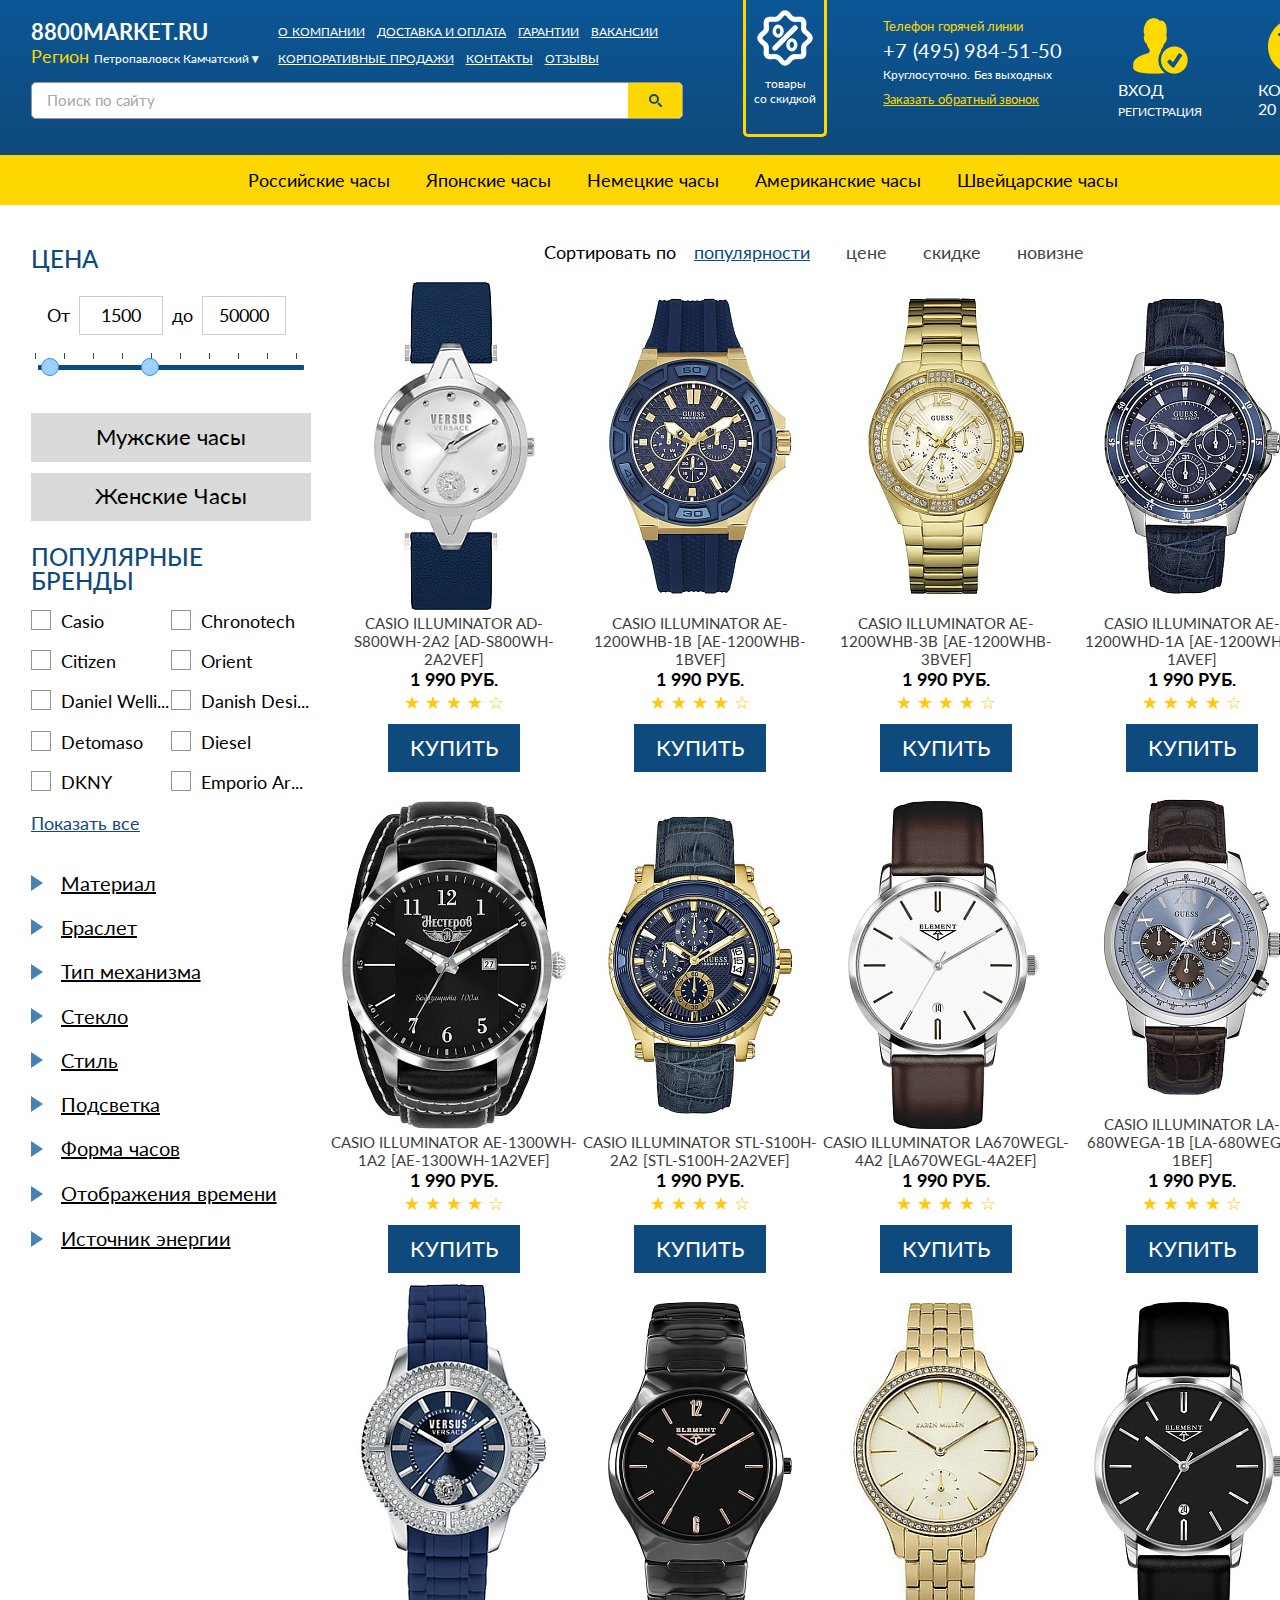
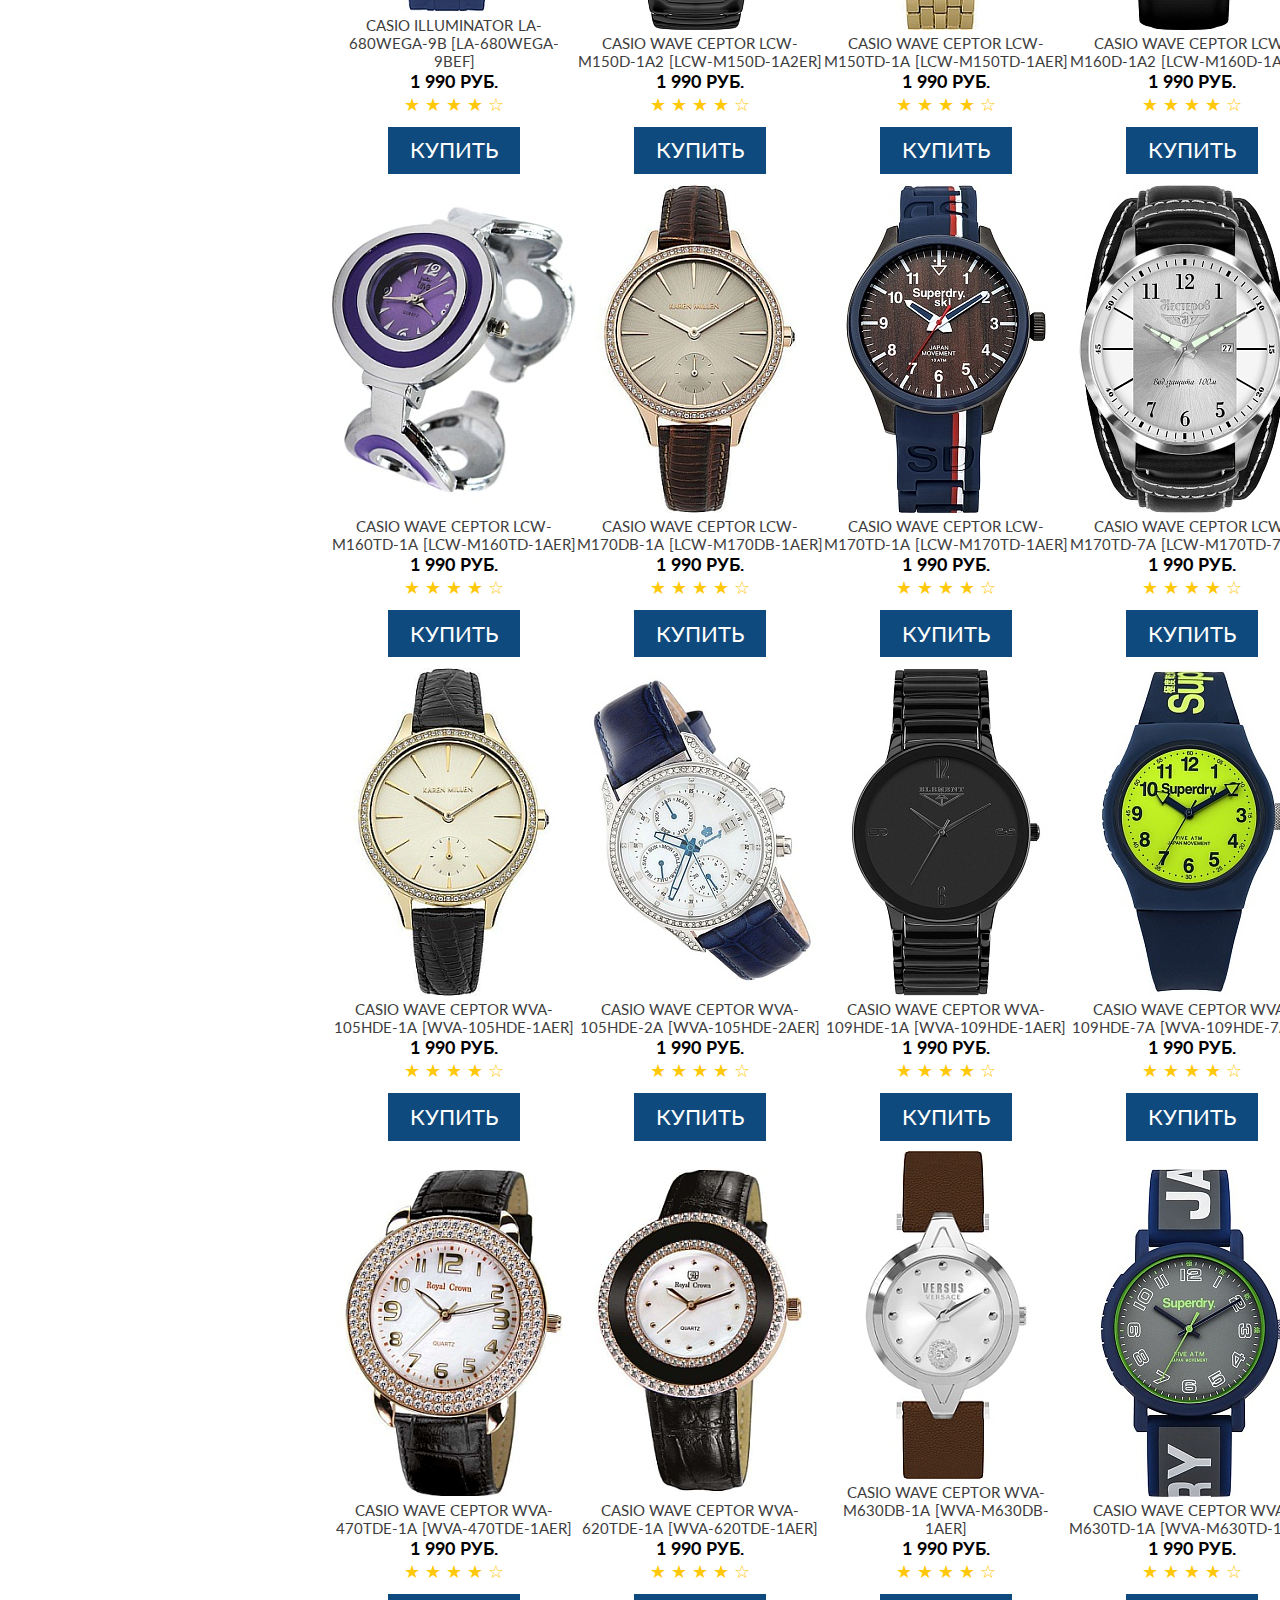
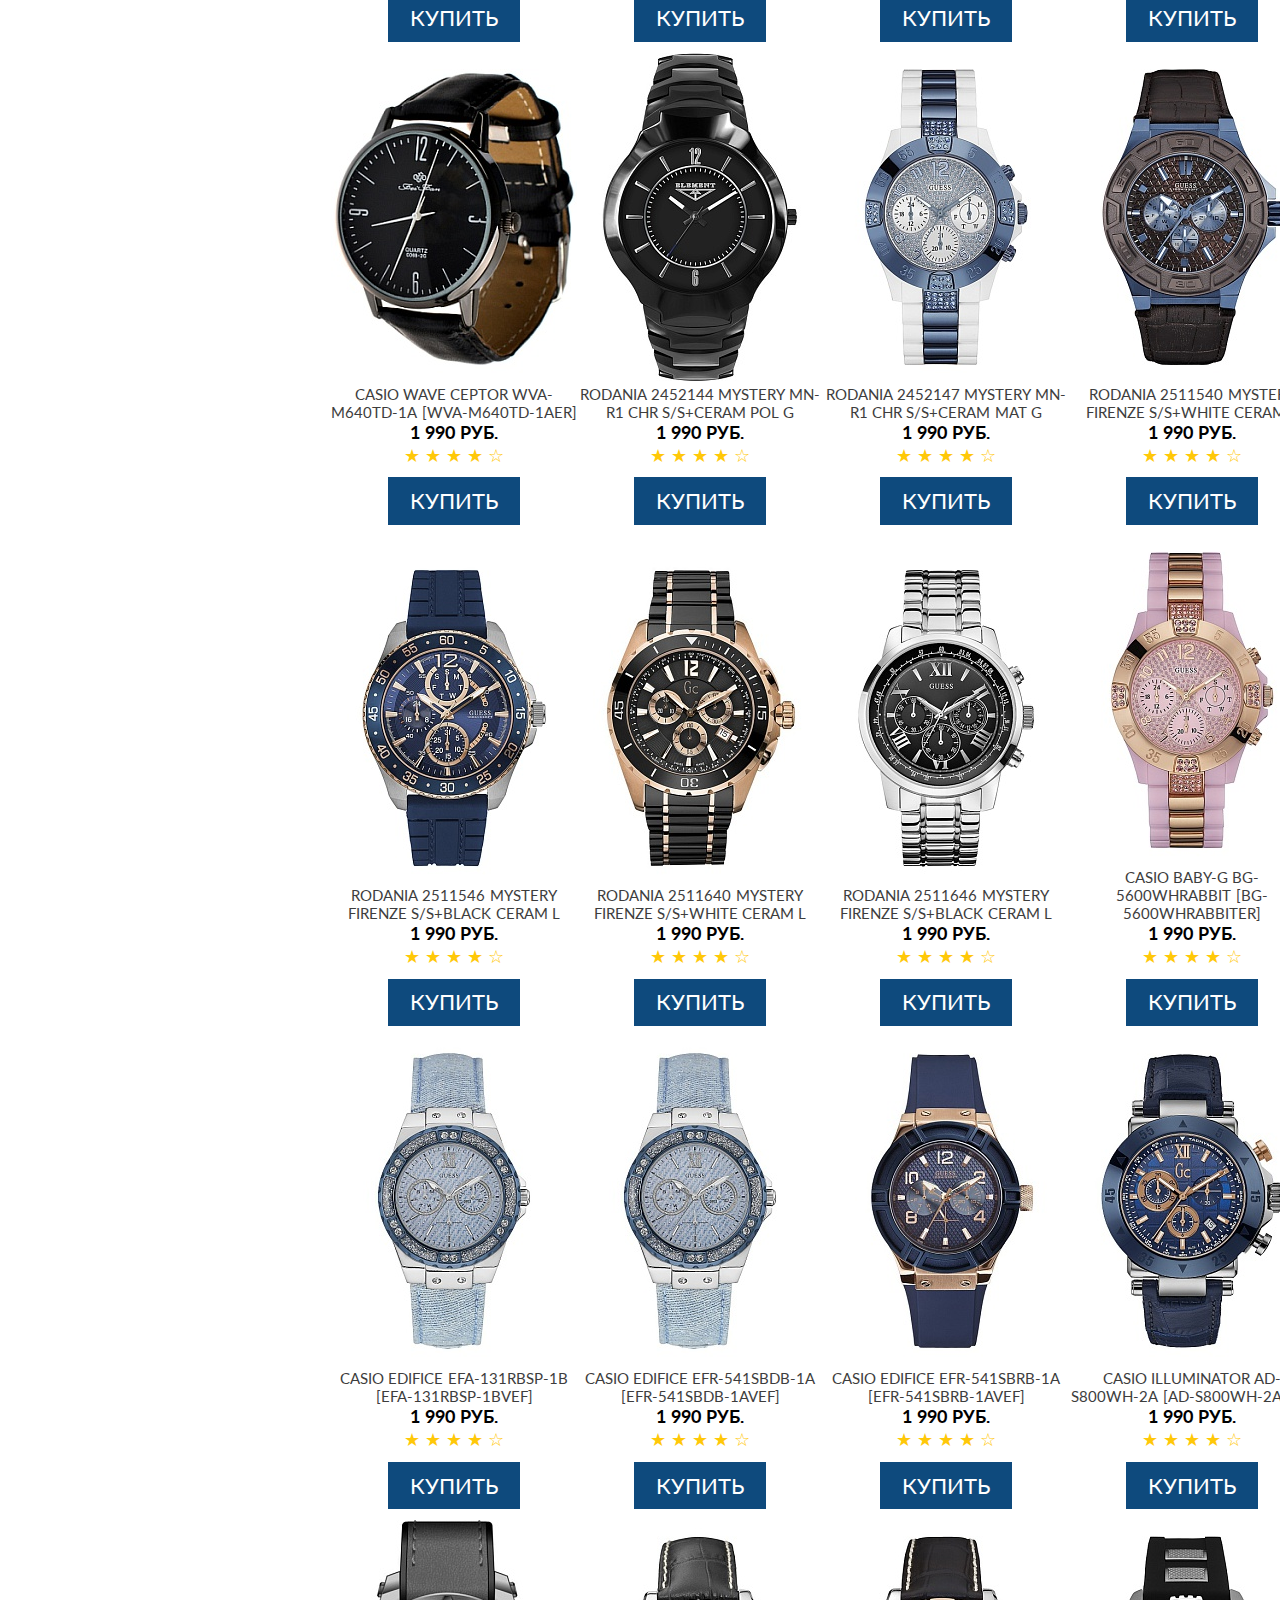
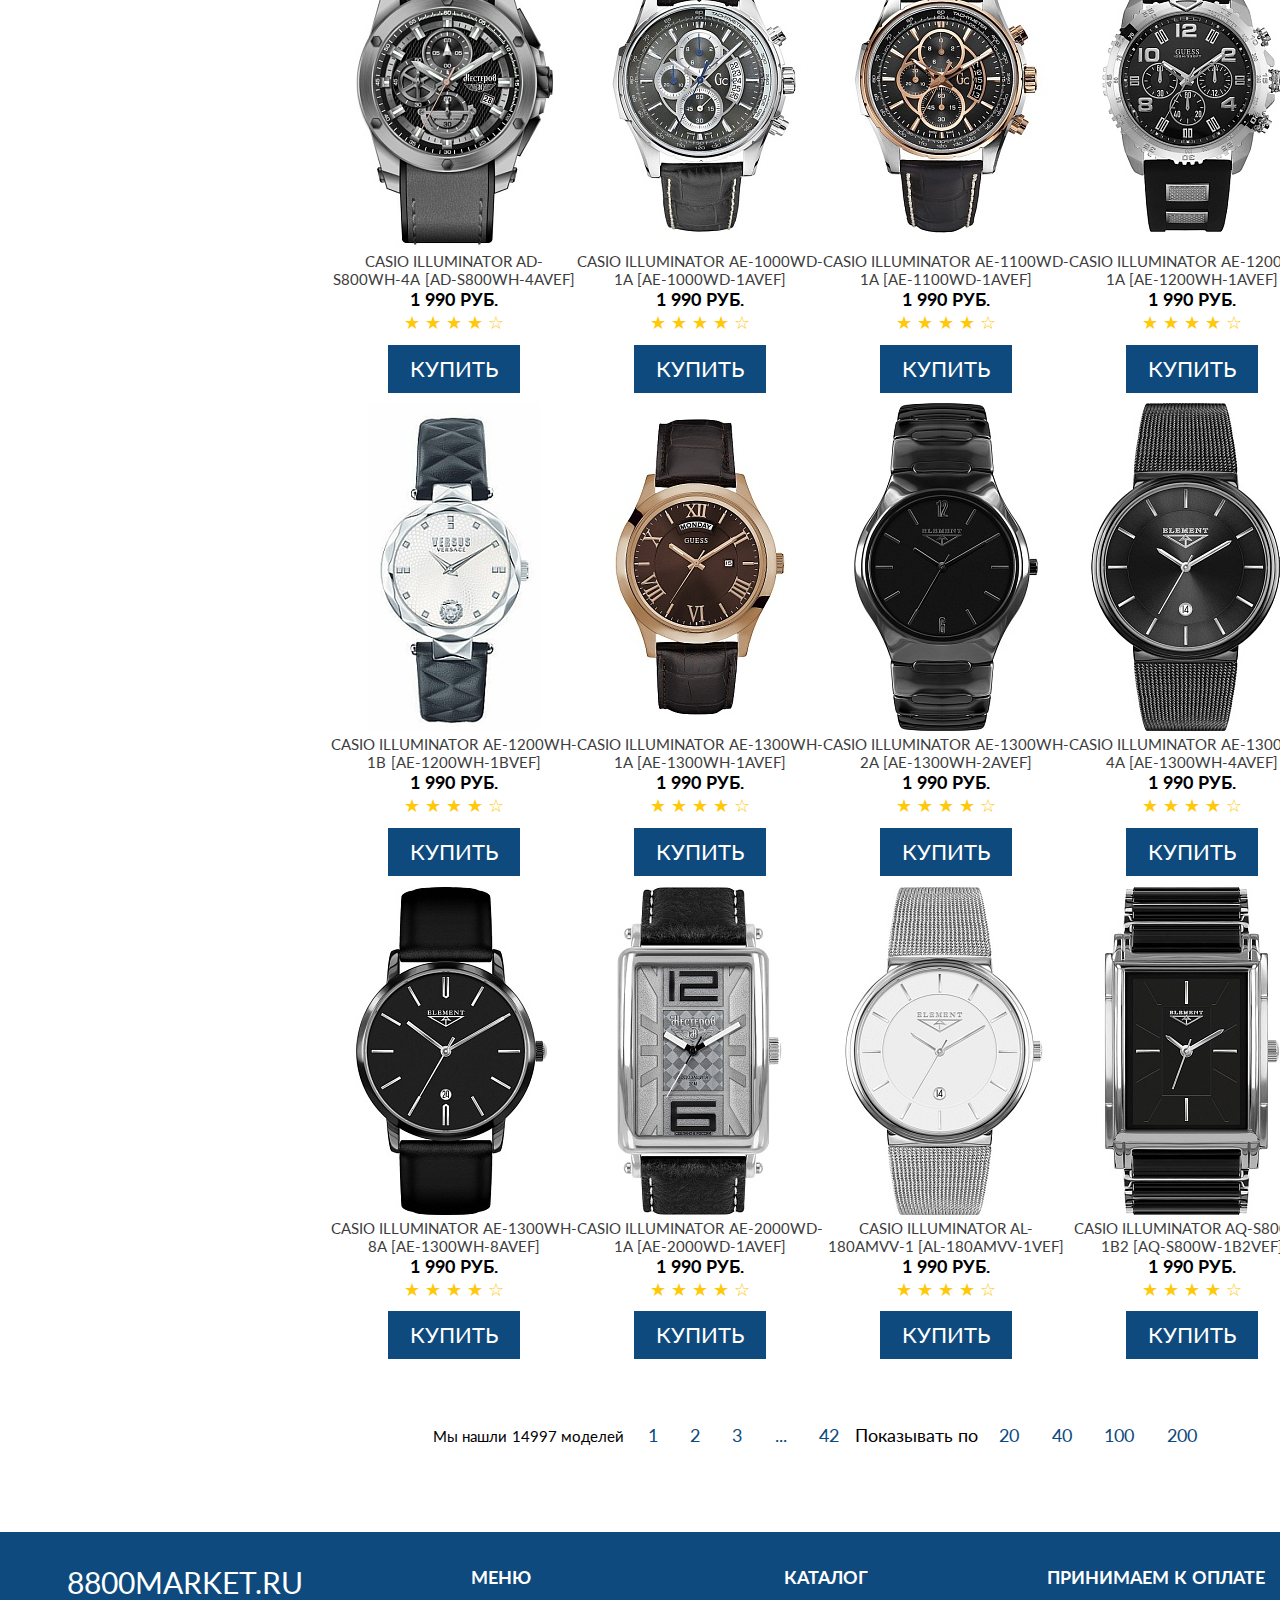
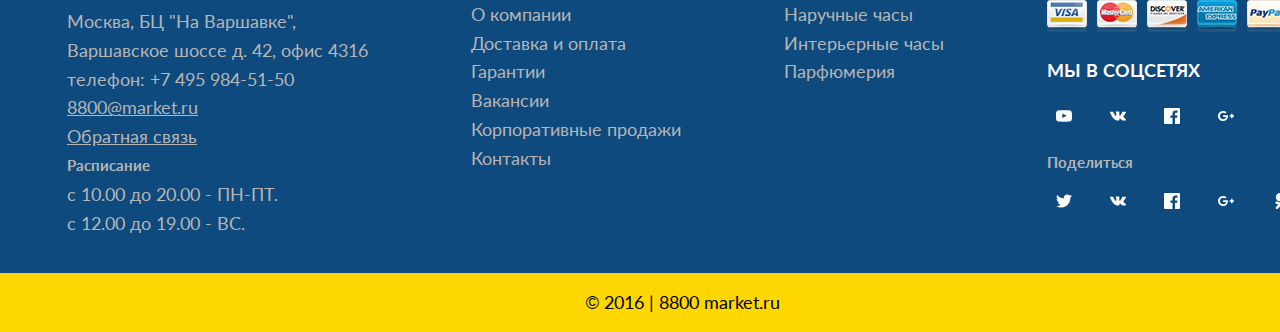
==== commit 854cc26e: "fix width + expander" ====
--- a/index.html
+++ b/index.html
@@ -1,5 +1,7 @@
 <!DOCTYPE html><html lang="ru"><head><meta charset="utf-8"><title>pageTitle</title><meta name="description" content="pageDescription"><meta name="keywords" content="pageKeywords"><link href="./assets/css/common.css" rel="stylesheet"></head><body><header><div class="wr_Content HERE_header flex"><div class="header_L"><nav class="links"><a href="#">О компании</a><a href="#">Доставка и оплата</a><a href="#">Гарантии</a><a href="#">Вакансии</a><a href="#">Корпоративные продажи</a><a href="#">Контакты</a><a href="#">Отзывы</a></nav><a id="logo" href="index.html">8800MARKET.RU</a><p href="#" class="toggle-region">Регион <a href="#" data-modal="md_regions">Петропавловск Камчатский</a></p><form id="search"><input type="search" placeholder="Поиск по сайту">
 
-</form></div><div class="header_R flex"><a href="#" class="sale">товары <br>со скидкой</a><p class="call"><i>Телефон горячей линии</i><i>+7 (495) 984-51-50</i><i>Круглосуточно. Без выходных</i><a href="#" data-modal="md_callMe">Заказать обратный звонок		</a></p><div class="cabinet"><a href="#">Вход</a><a href="#">Регистрация</a></div><div class="cart"><a href="cart.html">Корзина</a><i>20 358 Р</i></div></div></div><nav class="gold"><a href="#">Российские часы</a><a href="#">Японские часы</a><a href="#">Немецкие часы</a><a href="#">Американские часы</a><a href="#">Швейцарские часы</a></nav></header><!--MODAL--><div id="md_regions" hidden="" class="overlay"><div class="modal"><div class="close"></div><h1>Доставляем по всей России</h1><div class="regions-table flex_w"><input type="text" placeholder="Введите название своего города / населенного пункта" class="search"><a href="">Москва</a><a href="">Санкт-Петербург</a><a href="">Архангельск</a><a href="">Астрахань</a><a href="">Барнаул</a><a href="">Белгород</a><a href="">Брянск</a><a href="">Владикавказ</a><a href="">Волгоград</a><a href="">Воронеж</a><a href="">Иваново</a><a href="">Ирбит</a><a href="">Иркутск</a><a href="">Казань</a><a href="">Калининград</a><a href="">Калуга</a><a href="">Кемерово</a><a href="">Кинешма</a><a href="">Краснодар</a><a href="">Красноярск</a><a href="">Липецк</a><a href="">Майкоп</a><a href="">Массив Мшинская</a><a href="">Михайловка</a><a href="">Михайловск</a><a href="">Невинномысск</a><a href="">Нижний Новгород</a><a href="">Новокузнецк</a><a href="">Новосибирск</a><a href="">Октябрьский</a><a href="">Омск</a><a href="">Оренбург</a><a href="">Орск</a><a href="">Орёл</a><a href="">Пенза</a><a href="">Прокопьевск</a><a href="">Ростов-на-Дону</a><a href="">Рязань</a><a href="">Самара</a><a href="">Саратов</a><a href="">Светлоград</a><a href="">Северск</a><a href="">Симферополь</a><a href="">Ставрополь</a><a href="">Стерлитамак</a><a href="">Сызрань</a><a href="">Таганрог</a><a href="">Тверь</a><a href="">Тольятти</a><a href="">Томск</a><a href="">Тула</a><a href="">Тюмень</a><a href="">Улан-Удэ</a><a href="">Ульяновск</a><a href="">Уфа</a><a href="">Фролово</a><a href="">Хабаровск</a><a href="">Челябинск</a><a href="">Чита</a><a href="">Ярославль</a></div></div></div><div id="md_callMe" hidden="" class="overlay"><div class="modal"><div class="close"></div><h1>Обратный звонок</h1><div class="center"><h2>Введите ваш номер телефона</h2><input type="tel" required placeholder="+7-xxx-xxx-xx-xx" title="номер телефона"><button type="submit">Жду звонка</button></div></div></div><div class="wr_Content HERE_catalog flex"><div class="LP_filter"><h2>Цена</h2><div class="range-slider"><span>Oт<input type="number" value="1500" min="0" max="120000">до<input type="number" value="50000" min="0" max="120000"></span><input value="1500" min="0" max="120000" step="500" type="range"><input value="50000" min="0" max="120000" step="500" type="range"><svg width="100%" height="24"><line x1="4" y1="0" x2="300" y2="0" stroke="#444" stroke-width="12" stroke-dasharray="1 28"></line></svg></div><a href="" class="btn">Мужские часы</a><a href="" class="btn">Женские Часы</a><!--Popular brands--><h2>Популярные бренды</h2><label class="control"><input type="checkbox" name="name"><i class="control-indicator"></i>Casio</label><label class="control"><input type="checkbox" name="name"><i class="control-indicator"></i>Chronotech</label><label class="control"><input type="checkbox" name="name"><i class="control-indicator"></i>Citizen</label><label class="control"><input type="checkbox" name="name"><i class="control-indicator"></i>Orient</label><label class="control"><input type="checkbox" name="name"><i class="control-indicator"></i>Daniel Wellington</label><label class="control"><input type="checkbox" name="name"><i class="control-indicator"></i>Danish Design</label><label class="control"><input type="checkbox" name="name"><i class="control-indicator"></i>Detomaso</label><label class="control"><input type="checkbox" name="name"><i class="control-indicator"></i>Diesel</label><label class="control"><input type="checkbox" name="name"><i class="control-indicator"></i>DKNY</label><label class="control"><input type="checkbox" name="name"><i class="control-indicator"></i>Emporio Armani</label><a href="" class="dblock">Показать все</a><div class="expander"><div class="exp_trigger">Материал</div></div><div class="expander"><div class="exp_trigger">Браслет</div></div><div class="expander"><div class="exp_trigger open">Тип механизма</div><div class="exp_content"></div></div><div class="expander"><div class="exp_trigger">Стекло</div><div class="exp_content"></div></div><div class="expander"><div class="exp_trigger">Стиль</div><div class="exp_content"></div></div><div class="expander"><div class="exp_trigger">Подсветка</div><div class="exp_content"></div></div><div class="expander"><div class="exp_trigger">Форма часов</div><div class="exp_content"></div></div><div class="expander"><div class="exp_trigger">Отображения времени</div><div class="exp_content"></div></div><div class="expander"><div class="exp_trigger">Источник энергии</div><div class="exp_content"></div></div></div><div class="Catalog"><div class="setsort">Cортировать по<a href="#" class="current">популярности</a><a href="#">цене</a><a href="#">скидке</a><a href="#">новизне</a></div><div class="catalog_items"><div class="item"><a href="cart_2.html"><img src="assets/img/watch_246x328/1.jpg" alt=""></a><div class="item_dscr"><div class="name">Casio Illuminator AD-S800WH-2A2 [AD-S800WH-2A2VEF]</div><div class="price">1 990 руб.</div><div class="star">★ ★ ★ ★ ☆</div></div><!--a(href="") WTF--><a href="order.html" class="btn">Купить</a></div><div class="item"><a href="cart_2.html"><img src="assets/img/watch_246x328/2.jpg" alt=""></a><div class="item_dscr"><div class="name">Casio Illuminator AE-1200WHB-1B [AE-1200WHB-1BVEF]</div><div class="price">1 990 руб.</div><div class="star">★ ★ ★ ★ ☆</div></div><!--a(href="") WTF--><a href="order.html" class="btn">Купить</a></div><div class="item"><a href="cart_2.html"><img src="assets/img/watch_246x328/3.jpg" alt=""></a><div class="item_dscr"><div class="name">Casio Illuminator AE-1200WHB-3B [AE-1200WHB-3BVEF]</div><div class="price">1 990 руб.</div><div class="star">★ ★ ★ ★ ☆</div></div><!--a(href="") WTF--><a href="order.html" class="btn">Купить</a></div><div class="item"><a href="cart_2.html"><img src="assets/img/watch_246x328/4.jpg" alt=""></a><div class="item_dscr"><div class="name">Casio Illuminator AE-1200WHD-1A [AE-1200WHD-1AVEF]</div><div class="price">1 990 руб.</div><div class="star">★ ★ ★ ★ ☆</div></div><!--a(href="") WTF--><a href="order.html" class="btn">Купить</a></div><div class="item"><a href="cart_2.html"><img src="assets/img/watch_246x328/5.jpg" alt=""></a><div class="item_dscr"><div class="name">Casio Illuminator AE-1300WH-1A2 [AE-1300WH-1A2VEF]</div><div class="price">1 990 руб.</div><div class="star">★ ★ ★ ★ ☆</div></div><!--a(href="") WTF--><a href="order.html" class="btn">Купить</a></div><div class="item"><a href="cart_2.html"><img src="assets/img/watch_246x328/6.jpg" alt=""></a><div class="item_dscr"><div class="name">Casio Illuminator STL-S100H-2A2 [STL-S100H-2A2VEF]</div><div class="price">1 990 руб.</div><div class="star">★ ★ ★ ★ ☆</div></div><!--a(href="") WTF--><a href="order.html" class="btn">Купить</a></div><div class="item"><a href="cart_2.html"><img src="assets/img/watch_246x328/7.jpg" alt=""></a><div class="item_dscr"><div class="name">Casio Illuminator LA670WEGL-4A2 [LA670WEGL-4A2EF]</div><div class="price">1 990 руб.</div><div class="star">★ ★ ★ ★ ☆</div></div><!--a(href="") WTF--><a href="order.html" class="btn">Купить</a></div><div class="item"><a href="cart_2.html"><img src="assets/img/watch_246x328/8.jpg" alt=""></a><div class="item_dscr"><div class="name">Casio Illuminator LA-680WEGA-1B [LA-680WEGA-1BEF]</div><div class="price">1 990 руб.</div><div class="star">★ ★ ★ ★ ☆</div></div><!--a(href="") WTF--><a href="order.html" class="btn">Купить</a></div><div class="item"><a href="cart_2.html"><img src="assets/img/watch_246x328/9.jpg" alt=""></a><div class="item_dscr"><div class="name">Casio Illuminator LA-680WEGA-9B [LA-680WEGA-9BEF]</div><div class="price">1 990 руб.</div><div class="star">★ ★ ★ ★ ☆</div></div><!--a(href="") WTF--><a href="order.html" class="btn">Купить</a></div><div class="item"><a href="cart_2.html"><img src="assets/img/watch_246x328/10.jpg" alt=""></a><div class="item_dscr"><div class="name">Casio WAVE CEPTOR LCW-M150D-1A2 [LCW-M150D-1A2ER]</div><div class="price">1 990 руб.</div><div class="star">★ ★ ★ ★ ☆</div></div><!--a(href="") WTF--><a href="order.html" class="btn">Купить</a></div><div class="item"><a href="cart_2.html"><img src="assets/img/watch_246x328/11.jpg" alt=""></a><div class="item_dscr"><div class="name">Casio WAVE CEPTOR LCW-M150TD-1A [LCW-M150TD-1AER]</div><div class="price">1 990 руб.</div><div class="star">★ ★ ★ ★ ☆</div></div><!--a(href="") WTF--><a href="order.html" class="btn">Купить</a></div><div class="item"><a href="cart_2.html"><img src="assets/img/watch_246x328/12.jpg" alt=""></a><div class="item_dscr"><div class="name">Casio WAVE CEPTOR LCW-M160D-1A2 [LCW-M160D-1A2ER]</div><div class="price">1 990 руб.</div><div class="star">★ ★ ★ ★ ☆</div></div><!--a(href="") WTF--><a href="order.html" class="btn">Купить</a></div><div class="item"><a href="cart_2.html"><img src="assets/img/watch_246x328/13.jpg" alt=""></a><div class="item_dscr"><div class="name">Casio WAVE CEPTOR LCW-M160TD-1A [LCW-M160TD-1AER]</div><div class="price">1 990 руб.</div><div class="star">★ ★ ★ ★ ☆</div></div><!--a(href="") WTF--><a href="order.html" class="btn">Купить</a></div><div class="item"><a href="cart_2.html"><img src="assets/img/watch_246x328/14.jpg" alt=""></a><div class="item_dscr"><div class="name">Casio WAVE CEPTOR LCW-M170DB-1A [LCW-M170DB-1AER]</div><div class="price">1 990 руб.</div><div class="star">★ ★ ★ ★ ☆</div></div><!--a(href="") WTF--><a href="order.html" class="btn">Купить</a></div><div class="item"><a href="cart_2.html"><img src="assets/img/watch_246x328/15.jpg" alt=""></a><div class="item_dscr"><div class="name">Casio WAVE CEPTOR LCW-M170TD-1A [LCW-M170TD-1AER]</div><div class="price">1 990 руб.</div><div class="star">★ ★ ★ ★ ☆</div></div><!--a(href="") WTF--><a href="order.html" class="btn">Купить</a></div><div class="item"><a href="cart_2.html"><img src="assets/img/watch_246x328/16.jpg" alt=""></a><div class="item_dscr"><div class="name">Casio WAVE CEPTOR LCW-M170TD-7A [LCW-M170TD-7AER]</div><div class="price">1 990 руб.</div><div class="star">★ ★ ★ ★ ☆</div></div><!--a(href="") WTF--><a href="order.html" class="btn">Купить</a></div><div class="item"><a href="cart_2.html"><img src="assets/img/watch_246x328/17.jpg" alt=""></a><div class="item_dscr"><div class="name">Casio WAVE CEPTOR WVA-105HDE-1A [WVA-105HDE-1AER]</div><div class="price">1 990 руб.</div><div class="star">★ ★ ★ ★ ☆</div></div><!--a(href="") WTF--><a href="order.html" class="btn">Купить</a></div><div class="item"><a href="cart_2.html"><img src="assets/img/watch_246x328/18.jpg" alt=""></a><div class="item_dscr"><div class="name">Casio WAVE CEPTOR WVA-105HDE-2A [WVA-105HDE-2AER]</div><div class="price">1 990 руб.</div><div class="star">★ ★ ★ ★ ☆</div></div><!--a(href="") WTF--><a href="order.html" class="btn">Купить</a></div><div class="item"><a href="cart_2.html"><img src="assets/img/watch_246x328/19.jpg" alt=""></a><div class="item_dscr"><div class="name">Casio WAVE CEPTOR WVA-109HDE-1A [WVA-109HDE-1AER]</div><div class="price">1 990 руб.</div><div class="star">★ ★ ★ ★ ☆</div></div><!--a(href="") WTF--><a href="order.html" class="btn">Купить</a></div><div class="item"><a href="cart_2.html"><img src="assets/img/watch_246x328/20.jpg" alt=""></a><div class="item_dscr"><div class="name">Casio WAVE CEPTOR WVA-109HDE-7A [WVA-109HDE-7AER]</div><div class="price">1 990 руб.</div><div class="star">★ ★ ★ ★ ☆</div></div><!--a(href="") WTF--><a href="order.html" class="btn">Купить</a></div><div class="item"><a href="cart_2.html"><img src="assets/img/watch_246x328/21.jpg" alt=""></a><div class="item_dscr"><div class="name">Casio WAVE CEPTOR WVA-470TDE-1A [WVA-470TDE-1AER]</div><div class="price">1 990 руб.</div><div class="star">★ ★ ★ ★ ☆</div></div><!--a(href="") WTF--><a href="order.html" class="btn">Купить</a></div><div class="item"><a href="cart_2.html"><img src="assets/img/watch_246x328/22.jpg" alt=""></a><div class="item_dscr"><div class="name">Casio WAVE CEPTOR WVA-620TDE-1A [WVA-620TDE-1AER]</div><div class="price">1 990 руб.</div><div class="star">★ ★ ★ ★ ☆</div></div><!--a(href="") WTF--><a href="order.html" class="btn">Купить</a></div><div class="item"><a href="cart_2.html"><img src="assets/img/watch_246x328/23.jpg" alt=""></a><div class="item_dscr"><div class="name">Casio WAVE CEPTOR WVA-M630DB-1A [WVA-M630DB-1AER]</div><div class="price">1 990 руб.</div><div class="star">★ ★ ★ ★ ☆</div></div><!--a(href="") WTF--><a href="order.html" class="btn">Купить</a></div><div class="item"><a href="cart_2.html"><img src="assets/img/watch_246x328/24.jpg" alt=""></a><div class="item_dscr"><div class="name">Casio WAVE CEPTOR WVA-M630TD-1A [WVA-M630TD-1AER]</div><div class="price">1 990 руб.</div><div class="star">★ ★ ★ ★ ☆</div></div><!--a(href="") WTF--><a href="order.html" class="btn">Купить</a></div><div class="item"><a href="cart_2.html"><img src="assets/img/watch_246x328/25.jpg" alt=""></a><div class="item_dscr"><div class="name">Casio WAVE CEPTOR WVA-M640TD-1A [WVA-M640TD-1AER]</div><div class="price">1 990 руб.</div><div class="star">★ ★ ★ ★ ☆</div></div><!--a(href="") WTF--><a href="order.html" class="btn">Купить</a></div><div class="item"><a href="cart_2.html"><img src="assets/img/watch_246x328/26.jpg" alt=""></a><div class="item_dscr"><div class="name">Rodania 2452144 MYSTERY MN-R1 CHR S/S+CERAM POL G</div><div class="price">1 990 руб.</div><div class="star">★ ★ ★ ★ ☆</div></div><!--a(href="") WTF--><a href="order.html" class="btn">Купить</a></div><div class="item"><a href="cart_2.html"><img src="assets/img/watch_246x328/27.jpg" alt=""></a><div class="item_dscr"><div class="name">Rodania 2452147 MYSTERY MN-R1 CHR S/S+CERAM MAT G</div><div class="price">1 990 руб.</div><div class="star">★ ★ ★ ★ ☆</div></div><!--a(href="") WTF--><a href="order.html" class="btn">Купить</a></div><div class="item"><a href="cart_2.html"><img src="assets/img/watch_246x328/28.jpg" alt=""></a><div class="item_dscr"><div class="name">Rodania 2511540 MYSTERY FIRENZE S/S+WHITE CERAM L</div><div class="price">1 990 руб.</div><div class="star">★ ★ ★ ★ ☆</div></div><!--a(href="") WTF--><a href="order.html" class="btn">Купить</a></div><div class="item"><a href="cart_2.html"><img src="assets/img/watch_246x328/29.jpg" alt=""></a><div class="item_dscr"><div class="name">Rodania 2511546 MYSTERY FIRENZE S/S+BLACK CERAM L</div><div class="price">1 990 руб.</div><div class="star">★ ★ ★ ★ ☆</div></div><!--a(href="") WTF--><a href="order.html" class="btn">Купить</a></div><div class="item"><a href="cart_2.html"><img src="assets/img/watch_246x328/30.jpg" alt=""></a><div class="item_dscr"><div class="name">Rodania 2511640 MYSTERY FIRENZE S/S+WHITE CERAM L</div><div class="price">1 990 руб.</div><div class="star">★ ★ ★ ★ ☆</div></div><!--a(href="") WTF--><a href="order.html" class="btn">Купить</a></div><div class="item"><a href="cart_2.html"><img src="assets/img/watch_246x328/31.jpg" alt=""></a><div class="item_dscr"><div class="name">Rodania 2511646 MYSTERY FIRENZE S/S+BLACK CERAM L</div><div class="price">1 990 руб.</div><div class="star">★ ★ ★ ★ ☆</div></div><!--a(href="") WTF--><a href="order.html" class="btn">Купить</a></div><div class="item"><a href="cart_2.html"><img src="assets/img/watch_246x328/32.jpg" alt=""></a><div class="item_dscr"><div class="name">Casio Baby-G BG-5600WHRABBIT [BG-5600WHRABBITER]</div><div class="price">1 990 руб.</div><div class="star">★ ★ ★ ★ ☆</div></div><!--a(href="") WTF--><a href="order.html" class="btn">Купить</a></div><div class="item"><a href="cart_2.html"><img src="assets/img/watch_246x328/33.jpg" alt=""></a><div class="item_dscr"><div class="name">Casio EDIFICE EFA-131RBSP-1B [EFA-131RBSP-1BVEF]</div><div class="price">1 990 руб.</div><div class="star">★ ★ ★ ★ ☆</div></div><!--a(href="") WTF--><a href="order.html" class="btn">Купить</a></div><div class="item"><a href="cart_2.html"><img src="assets/img/watch_246x328/34.jpg" alt=""></a><div class="item_dscr"><div class="name">Casio EDIFICE EFR-541SBDB-1A [EFR-541SBDB-1AVEF]</div><div class="price">1 990 руб.</div><div class="star">★ ★ ★ ★ ☆</div></div><!--a(href="") WTF--><a href="order.html" class="btn">Купить</a></div><div class="item"><a href="cart_2.html"><img src="assets/img/watch_246x328/35.jpg" alt=""></a><div class="item_dscr"><div class="name">Casio EDIFICE EFR-541SBRB-1A [EFR-541SBRB-1AVEF]</div><div class="price">1 990 руб.</div><div class="star">★ ★ ★ ★ ☆</div></div><!--a(href="") WTF--><a href="order.html" class="btn">Купить</a></div><div class="item"><a href="cart_2.html"><img src="assets/img/watch_246x328/36.jpg" alt=""></a><div class="item_dscr"><div class="name">Casio Illuminator AD-S800WH-2A [AD-S800WH-2AVEF]</div><div class="price">1 990 руб.</div><div class="star">★ ★ ★ ★ ☆</div></div><!--a(href="") WTF--><a href="order.html" class="btn">Купить</a></div><div class="item"><a href="cart_2.html"><img src="assets/img/watch_246x328/37.jpg" alt=""></a><div class="item_dscr"><div class="name">Casio Illuminator AD-S800WH-4A [AD-S800WH-4AVEF]</div><div class="price">1 990 руб.</div><div class="star">★ ★ ★ ★ ☆</div></div><!--a(href="") WTF--><a href="order.html" class="btn">Купить</a></div><div class="item"><a href="cart_2.html"><img src="assets/img/watch_246x328/38.jpg" alt=""></a><div class="item_dscr"><div class="name">Casio Illuminator AE-1000WD-1A [AE-1000WD-1AVEF]</div><div class="price">1 990 руб.</div><div class="star">★ ★ ★ ★ ☆</div></div><!--a(href="") WTF--><a href="order.html" class="btn">Купить</a></div><div class="item"><a href="cart_2.html"><img src="assets/img/watch_246x328/39.jpg" alt=""></a><div class="item_dscr"><div class="name">Casio Illuminator AE-1100WD-1A [AE-1100WD-1AVEF]</div><div class="price">1 990 руб.</div><div class="star">★ ★ ★ ★ ☆</div></div><!--a(href="") WTF--><a href="order.html" class="btn">Купить</a></div><div class="item"><a href="cart_2.html"><img src="assets/img/watch_246x328/40.jpg" alt=""></a><div class="item_dscr"><div class="name">Casio Illuminator AE-1200WH-1A [AE-1200WH-1AVEF]</div><div class="price">1 990 руб.</div><div class="star">★ ★ ★ ★ ☆</div></div><!--a(href="") WTF--><a href="order.html" class="btn">Купить</a></div><div class="item"><a href="cart_2.html"><img src="assets/img/watch_246x328/41.jpg" alt=""></a><div class="item_dscr"><div class="name">Casio Illuminator AE-1200WH-1B [AE-1200WH-1BVEF]</div><div class="price">1 990 руб.</div><div class="star">★ ★ ★ ★ ☆</div></div><!--a(href="") WTF--><a href="order.html" class="btn">Купить</a></div><div class="item"><a href="cart_2.html"><img src="assets/img/watch_246x328/42.jpg" alt=""></a><div class="item_dscr"><div class="name">Casio Illuminator AE-1300WH-1A [AE-1300WH-1AVEF]</div><div class="price">1 990 руб.</div><div class="star">★ ★ ★ ★ ☆</div></div><!--a(href="") WTF--><a href="order.html" class="btn">Купить</a></div><div class="item"><a href="cart_2.html"><img src="assets/img/watch_246x328/43.jpg" alt=""></a><div class="item_dscr"><div class="name">Casio Illuminator AE-1300WH-2A [AE-1300WH-2AVEF]</div><div class="price">1 990 руб.</div><div class="star">★ ★ ★ ★ ☆</div></div><!--a(href="") WTF--><a href="order.html" class="btn">Купить</a></div><div class="item"><a href="cart_2.html"><img src="assets/img/watch_246x328/44.jpg" alt=""></a><div class="item_dscr"><div class="name">Casio Illuminator AE-1300WH-4A [AE-1300WH-4AVEF]</div><div class="price">1 990 руб.</div><div class="star">★ ★ ★ ★ ☆</div></div><!--a(href="") WTF--><a href="order.html" class="btn">Купить</a></div><div class="item"><a href="cart_2.html"><img src="assets/img/watch_246x328/45.jpg" alt=""></a><div class="item_dscr"><div class="name">Casio Illuminator AE-1300WH-8A [AE-1300WH-8AVEF]</div><div class="price">1 990 руб.</div><div class="star">★ ★ ★ ★ ☆</div></div><!--a(href="") WTF--><a href="order.html" class="btn">Купить</a></div><div class="item"><a href="cart_2.html"><img src="assets/img/watch_246x328/46.jpg" alt=""></a><div class="item_dscr"><div class="name">Casio Illuminator AE-2000WD-1A [AE-2000WD-1AVEF]</div><div class="price">1 990 руб.</div><div class="star">★ ★ ★ ★ ☆</div></div><!--a(href="") WTF--><a href="order.html" class="btn">Купить</a></div><div class="item"><a href="cart_2.html"><img src="assets/img/watch_246x328/47.jpg" alt=""></a><div class="item_dscr"><div class="name">Casio Illuminator AL-180AMVV-1 [AL-180AMVV-1VEF]</div><div class="price">1 990 руб.</div><div class="star">★ ★ ★ ★ ☆</div></div><!--a(href="") WTF--><a href="order.html" class="btn">Купить</a></div><div class="item"><a href="cart_2.html"><img src="assets/img/watch_246x328/48.jpg" alt=""></a><div class="item_dscr"><div class="name">Casio Illuminator AQ-S800W-1B2 [AQ-S800W-1B2VEF]</div><div class="price">1 990 руб.</div><div class="star">★ ★ ★ ★ ☆</div></div><!--a(href="") WTF--><a href="order.html" class="btn">Купить</a></div></div><div class="paginator"><p><small>Мы нашли 14997 моделей</small><a href="">1</a><a href="">2</a><a href="">3</a><a href="">...</a><a href="">42</a></p><p>Показывать по <a href="">20</a><a href="">40</a><a href="">100</a><a href="">200</a></p></div></div></div><footer><div class="wr_Content flex"><address><div class="ftr-logo">8800MARKET.RU</div><span>Москва, БЦ "На Варшавке",</span><span>Варшавское шоссе д. 42, офис 4316</span><span>телефон: +7 495 984-51-50</span><a href="#">8800@market.ru</a><a href="#">Обратная связь</a><h5>Расписание</h5><span>с 10.00 до 20.00 - ПН-ПТ. </span><span>с 12.00 до 19.00 - ВС.</span></address><nav><h3>Меню</h3><a href="#">О компании</a><a href="#">Доставка и оплата</a><a href="#">Гарантии</a><a href="#">Вакансии</a><a href="#">Корпоративные продажи</a><a href="#">Контакты</a></nav><nav><h3>Каталог</h3><a href="#">Наручные часы</a><a href="#">Интерьерные часы</a><a href="#">Парфюмерия</a></nav>
+</form></div><div class="header_R flex"><a href="#" class="sale">товары <br>со скидкой</a><p class="call"><i>Телефон горячей линии</i><i>+7 (495) 984-51-50</i><i>Круглосуточно. Без выходных</i><a href="#" data-modal="md_callMe">Заказать обратный звонок		</a></p><div class="cabinet"><a href="#">Вход</a><a href="#">Регистрация</a></div><div class="cart"><a href="cart.html">Корзина</a><i>20 358 Р</i></div></div></div><nav class="gold"><a href="#">Российские часы</a><a href="#">Японские часы</a><a href="#">Немецкие часы</a><a href="#">Американские часы</a><a href="#">Швейцарские часы</a></nav></header><!--MODAL--><div id="md_regions" hidden="" class="overlay"><div class="modal"><div class="close"></div><h1>Доставляем по всей России</h1><div class="regions-table flex_w"><input type="text" placeholder="Введите название своего города / населенного пункта" class="search"><a href="">Москва</a><a href="">Санкт-Петербург</a><a href="">Архангельск</a><a href="">Астрахань</a><a href="">Барнаул</a><a href="">Белгород</a><a href="">Брянск</a><a href="">Владикавказ</a><a href="">Волгоград</a><a href="">Воронеж</a><a href="">Иваново</a><a href="">Ирбит</a><a href="">Иркутск</a><a href="">Казань</a><a href="">Калининград</a><a href="">Калуга</a><a href="">Кемерово</a><a href="">Кинешма</a><a href="">Краснодар</a><a href="">Красноярск</a><a href="">Липецк</a><a href="">Майкоп</a><a href="">Массив Мшинская</a><a href="">Михайловка</a><a href="">Михайловск</a><a href="">Невинномысск</a><a href="">Нижний Новгород</a><a href="">Новокузнецк</a><a href="">Новосибирск</a><a href="">Октябрьский</a><a href="">Омск</a><a href="">Оренбург</a><a href="">Орск</a><a href="">Орёл</a><a href="">Пенза</a><a href="">Прокопьевск</a><a href="">Ростов-на-Дону</a><a href="">Рязань</a><a href="">Самара</a><a href="">Саратов</a><a href="">Светлоград</a><a href="">Северск</a><a href="">Симферополь</a><a href="">Ставрополь</a><a href="">Стерлитамак</a><a href="">Сызрань</a><a href="">Таганрог</a><a href="">Тверь</a><a href="">Тольятти</a><a href="">Томск</a><a href="">Тула</a><a href="">Тюмень</a><a href="">Улан-Удэ</a><a href="">Ульяновск</a><a href="">Уфа</a><a href="">Фролово</a><a href="">Хабаровск</a><a href="">Челябинск</a><a href="">Чита</a><a href="">Ярославль</a></div></div></div><div id="md_callMe" hidden="" class="overlay"><div class="modal"><div class="close"></div><h1>Обратный звонок</h1><div class="center"><h2>Введите ваш номер телефона</h2><input type="tel" required placeholder="+7-xxx-xxx-xx-xx" title="номер телефона"><button type="submit">Жду звонка</button></div></div></div><div class="wr_Content HERE_catalog flex"><div class="LP_filter"><h2>Цена</h2><div class="range-slider"><span>Oт<input type="number" value="1500" min="0" max="120000">до<input type="number" value="50000" min="0" max="120000"></span><input value="1500" min="0" max="120000" step="500" type="range"><input value="50000" min="0" max="120000" step="500" type="range"><svg width="100%" height="24"><line x1="4" y1="0" x2="300" y2="0" stroke="#444" stroke-width="12" stroke-dasharray="1 28"></line></svg></div><a href="" class="btn">Мужские часы</a><a href="" class="btn">Женские Часы</a><!--Popular brands--><h2>Популярные бренды</h2><div class="controls_top-brand"><label class="control checkbox"><input type="checkbox" name="name"><i class="control-indicator"></i>Casio</label><label class="control checkbox"><input type="checkbox" name="name"><i class="control-indicator"></i>Chronotech</label><label class="control checkbox"><input type="checkbox" name="name"><i class="control-indicator"></i>Citizen</label><label class="control checkbox"><input type="checkbox" name="name"><i class="control-indicator"></i>Orient</label><label class="control checkbox"><input type="checkbox" name="name"><i class="control-indicator"></i>Daniel Wellington</label><label class="control checkbox"><input type="checkbox" name="name"><i class="control-indicator"></i>Danish Design</label><label class="control checkbox"><input type="checkbox" name="name"><i class="control-indicator"></i>Detomaso</label><label class="control checkbox"><input type="checkbox" name="name"><i class="control-indicator"></i>Diesel</label><label class="control checkbox"><input type="checkbox" name="name"><i class="control-indicator"></i>DKNY</label><label class="control checkbox"><input type="checkbox" name="name"><i class="control-indicator"></i>Emporio Armani</label></div><a href="" class="dblock">Показать все</a><div class="expander"><div class="exp_trigger">Материал</div><div class="exp_content"><label class="control checkbox"><input type="checkbox" name="name"><i class="control-indicator"></i>Параметр</label><label class="control checkbox"><input type="checkbox" name="name"><i class="control-indicator"></i>Другой параметр</label><label class="control checkbox"><input type="checkbox" name="name"><i class="control-indicator"></i>Третий параметр</label><label class="control checkbox"><input type="checkbox" name="name"><i class="control-indicator"></i>Очень длинный-предлинный параметр</label></div></div><div class="expander"><div class="exp_trigger">Браслет</div><div class="exp_content"><label class="control checkbox"><input type="checkbox" name="name"><i class="control-indicator"></i>Параметр</label><label class="control checkbox"><input type="checkbox" name="name"><i class="control-indicator"></i>Другой параметр</label><label class="control checkbox"><input type="checkbox" name="name"><i class="control-indicator"></i>Третий параметр</label><label class="control checkbox"><input type="checkbox" name="name"><i class="control-indicator"></i>Очень длинный-предлинный параметр</label></div></div><div class="expander"><div class="exp_trigger">Тип механизма</div><div class="exp_content"><label class="control checkbox"><input type="checkbox" name="name"><i class="control-indicator"></i>Параметр</label><label class="control checkbox"><input type="checkbox" name="name"><i class="control-indicator"></i>Другой параметр</label><label class="control checkbox"><input type="checkbox" name="name"><i class="control-indicator"></i>Третий параметр</label><label class="control checkbox"><input type="checkbox" name="name"><i class="control-indicator"></i>Очень длинный-предлинный параметр</label></div></div><div class="expander"><div class="exp_trigger">Стекло</div><div class="exp_content"><label class="control checkbox"><input type="checkbox" name="name"><i class="control-indicator"></i>Параметр</label><label class="control checkbox"><input type="checkbox" name="name"><i class="control-indicator"></i>Другой параметр</label><label class="control checkbox"><input type="checkbox" name="name"><i class="control-indicator"></i>Третий параметр</label><label class="control checkbox"><input type="checkbox" name="name"><i class="control-indicator"></i>Очень длинный-предлинный параметр</label></div></div><div class="expander"><div class="exp_trigger">Стиль</div><div class="exp_content"><label class="control checkbox"><input type="checkbox" name="name"><i class="control-indicator"></i>Параметр</label><label class="control checkbox"><input type="checkbox" name="name"><i class="control-indicator"></i>Другой параметр</label><label class="control checkbox"><input type="checkbox" name="name"><i class="control-indicator"></i>Третий параметр</label><label class="control checkbox"><input type="checkbox" name="name"><i class="control-indicator"></i>Очень длинный-предлинный параметр</label></div></div><div class="expander"><div class="exp_trigger">Подсветка</div><div class="exp_content"><label class="control checkbox"><input type="checkbox" name="name"><i class="control-indicator"></i>Параметр</label><label class="control checkbox"><input type="checkbox" name="name"><i class="control-indicator"></i>Другой параметр</label><label class="control checkbox"><input type="checkbox" name="name"><i class="control-indicator"></i>Третий параметр</label><label class="control checkbox"><input type="checkbox" name="name"><i class="control-indicator"></i>Очень длинный-предлинный параметр</label></div></div><div class="expander"><div class="exp_trigger">Форма часов</div><div class="exp_content"><label class="control checkbox"><input type="checkbox" name="name"><i class="control-indicator"></i>Параметр</label><label class="control checkbox"><input type="checkbox" name="name"><i class="control-indicator"></i>Другой параметр</label><label class="control checkbox"><input type="checkbox" name="name"><i class="control-indicator"></i>Третий параметр</label><label class="control checkbox"><input type="checkbox" name="name"><i class="control-indicator"></i>Очень длинный-предлинный параметр</label></div></div><div class="expander"><div class="exp_trigger">Отображения времени</div><div class="exp_content"><label class="control checkbox"><input type="checkbox" name="name"><i class="control-indicator"></i>Параметр</label><label class="control checkbox"><input type="checkbox" name="name"><i class="control-indicator"></i>Другой параметр</label><label class="control checkbox"><input type="checkbox" name="name"><i class="control-indicator"></i>Третий параметр</label><label class="control checkbox"><input type="checkbox" name="name"><i class="control-indicator"></i>Очень длинный-предлинный параметр</label></div></div><div class="expander"><div class="exp_trigger">Источник энергии</div><div class="exp_content"><label class="control checkbox"><input type="checkbox" name="name"><i class="control-indicator"></i>Параметр</label><label class="control checkbox"><input type="checkbox" name="name"><i class="control-indicator"></i>Другой параметр</label><label class="control checkbox"><input type="checkbox" name="name"><i class="control-indicator"></i>Третий параметр</label><label class="control checkbox"><input type="checkbox" name="name"><i class="control-indicator"></i>Очень длинный-предлинный параметр</label></div></div>
+
+</div><div class="Catalog"><div class="setsort">Cортировать по<a href="#" class="current">популярности</a><a href="#">цене</a><a href="#">скидке</a><a href="#">новизне</a></div><div class="catalog_items"><div class="item"><a href="cart_2.html"><img src="assets/img/watch_246x328/1.jpg" alt=""></a><div class="item_dscr"><div class="name">Casio Illuminator AD-S800WH-2A2 [AD-S800WH-2A2VEF]</div><div class="price">1 990 руб.</div><div class="star">★ ★ ★ ★ ☆</div></div><!--a(href="") WTF--><a href="order.html" class="btn">Купить</a></div><div class="item"><a href="cart_2.html"><img src="assets/img/watch_246x328/2.jpg" alt=""></a><div class="item_dscr"><div class="name">Casio Illuminator AE-1200WHB-1B [AE-1200WHB-1BVEF]</div><div class="price">1 990 руб.</div><div class="star">★ ★ ★ ★ ☆</div></div><!--a(href="") WTF--><a href="order.html" class="btn">Купить</a></div><div class="item"><a href="cart_2.html"><img src="assets/img/watch_246x328/3.jpg" alt=""></a><div class="item_dscr"><div class="name">Casio Illuminator AE-1200WHB-3B [AE-1200WHB-3BVEF]</div><div class="price">1 990 руб.</div><div class="star">★ ★ ★ ★ ☆</div></div><!--a(href="") WTF--><a href="order.html" class="btn">Купить</a></div><div class="item"><a href="cart_2.html"><img src="assets/img/watch_246x328/4.jpg" alt=""></a><div class="item_dscr"><div class="name">Casio Illuminator AE-1200WHD-1A [AE-1200WHD-1AVEF]</div><div class="price">1 990 руб.</div><div class="star">★ ★ ★ ★ ☆</div></div><!--a(href="") WTF--><a href="order.html" class="btn">Купить</a></div><div class="item"><a href="cart_2.html"><img src="assets/img/watch_246x328/5.jpg" alt=""></a><div class="item_dscr"><div class="name">Casio Illuminator AE-1300WH-1A2 [AE-1300WH-1A2VEF]</div><div class="price">1 990 руб.</div><div class="star">★ ★ ★ ★ ☆</div></div><!--a(href="") WTF--><a href="order.html" class="btn">Купить</a></div><div class="item"><a href="cart_2.html"><img src="assets/img/watch_246x328/6.jpg" alt=""></a><div class="item_dscr"><div class="name">Casio Illuminator STL-S100H-2A2 [STL-S100H-2A2VEF]</div><div class="price">1 990 руб.</div><div class="star">★ ★ ★ ★ ☆</div></div><!--a(href="") WTF--><a href="order.html" class="btn">Купить</a></div><div class="item"><a href="cart_2.html"><img src="assets/img/watch_246x328/7.jpg" alt=""></a><div class="item_dscr"><div class="name">Casio Illuminator LA670WEGL-4A2 [LA670WEGL-4A2EF]</div><div class="price">1 990 руб.</div><div class="star">★ ★ ★ ★ ☆</div></div><!--a(href="") WTF--><a href="order.html" class="btn">Купить</a></div><div class="item"><a href="cart_2.html"><img src="assets/img/watch_246x328/8.jpg" alt=""></a><div class="item_dscr"><div class="name">Casio Illuminator LA-680WEGA-1B [LA-680WEGA-1BEF]</div><div class="price">1 990 руб.</div><div class="star">★ ★ ★ ★ ☆</div></div><!--a(href="") WTF--><a href="order.html" class="btn">Купить</a></div><div class="item"><a href="cart_2.html"><img src="assets/img/watch_246x328/9.jpg" alt=""></a><div class="item_dscr"><div class="name">Casio Illuminator LA-680WEGA-9B [LA-680WEGA-9BEF]</div><div class="price">1 990 руб.</div><div class="star">★ ★ ★ ★ ☆</div></div><!--a(href="") WTF--><a href="order.html" class="btn">Купить</a></div><div class="item"><a href="cart_2.html"><img src="assets/img/watch_246x328/10.jpg" alt=""></a><div class="item_dscr"><div class="name">Casio WAVE CEPTOR LCW-M150D-1A2 [LCW-M150D-1A2ER]</div><div class="price">1 990 руб.</div><div class="star">★ ★ ★ ★ ☆</div></div><!--a(href="") WTF--><a href="order.html" class="btn">Купить</a></div><div class="item"><a href="cart_2.html"><img src="assets/img/watch_246x328/11.jpg" alt=""></a><div class="item_dscr"><div class="name">Casio WAVE CEPTOR LCW-M150TD-1A [LCW-M150TD-1AER]</div><div class="price">1 990 руб.</div><div class="star">★ ★ ★ ★ ☆</div></div><!--a(href="") WTF--><a href="order.html" class="btn">Купить</a></div><div class="item"><a href="cart_2.html"><img src="assets/img/watch_246x328/12.jpg" alt=""></a><div class="item_dscr"><div class="name">Casio WAVE CEPTOR LCW-M160D-1A2 [LCW-M160D-1A2ER]</div><div class="price">1 990 руб.</div><div class="star">★ ★ ★ ★ ☆</div></div><!--a(href="") WTF--><a href="order.html" class="btn">Купить</a></div><div class="item"><a href="cart_2.html"><img src="assets/img/watch_246x328/13.jpg" alt=""></a><div class="item_dscr"><div class="name">Casio WAVE CEPTOR LCW-M160TD-1A [LCW-M160TD-1AER]</div><div class="price">1 990 руб.</div><div class="star">★ ★ ★ ★ ☆</div></div><!--a(href="") WTF--><a href="order.html" class="btn">Купить</a></div><div class="item"><a href="cart_2.html"><img src="assets/img/watch_246x328/14.jpg" alt=""></a><div class="item_dscr"><div class="name">Casio WAVE CEPTOR LCW-M170DB-1A [LCW-M170DB-1AER]</div><div class="price">1 990 руб.</div><div class="star">★ ★ ★ ★ ☆</div></div><!--a(href="") WTF--><a href="order.html" class="btn">Купить</a></div><div class="item"><a href="cart_2.html"><img src="assets/img/watch_246x328/15.jpg" alt=""></a><div class="item_dscr"><div class="name">Casio WAVE CEPTOR LCW-M170TD-1A [LCW-M170TD-1AER]</div><div class="price">1 990 руб.</div><div class="star">★ ★ ★ ★ ☆</div></div><!--a(href="") WTF--><a href="order.html" class="btn">Купить</a></div><div class="item"><a href="cart_2.html"><img src="assets/img/watch_246x328/16.jpg" alt=""></a><div class="item_dscr"><div class="name">Casio WAVE CEPTOR LCW-M170TD-7A [LCW-M170TD-7AER]</div><div class="price">1 990 руб.</div><div class="star">★ ★ ★ ★ ☆</div></div><!--a(href="") WTF--><a href="order.html" class="btn">Купить</a></div><div class="item"><a href="cart_2.html"><img src="assets/img/watch_246x328/17.jpg" alt=""></a><div class="item_dscr"><div class="name">Casio WAVE CEPTOR WVA-105HDE-1A [WVA-105HDE-1AER]</div><div class="price">1 990 руб.</div><div class="star">★ ★ ★ ★ ☆</div></div><!--a(href="") WTF--><a href="order.html" class="btn">Купить</a></div><div class="item"><a href="cart_2.html"><img src="assets/img/watch_246x328/18.jpg" alt=""></a><div class="item_dscr"><div class="name">Casio WAVE CEPTOR WVA-105HDE-2A [WVA-105HDE-2AER]</div><div class="price">1 990 руб.</div><div class="star">★ ★ ★ ★ ☆</div></div><!--a(href="") WTF--><a href="order.html" class="btn">Купить</a></div><div class="item"><a href="cart_2.html"><img src="assets/img/watch_246x328/19.jpg" alt=""></a><div class="item_dscr"><div class="name">Casio WAVE CEPTOR WVA-109HDE-1A [WVA-109HDE-1AER]</div><div class="price">1 990 руб.</div><div class="star">★ ★ ★ ★ ☆</div></div><!--a(href="") WTF--><a href="order.html" class="btn">Купить</a></div><div class="item"><a href="cart_2.html"><img src="assets/img/watch_246x328/20.jpg" alt=""></a><div class="item_dscr"><div class="name">Casio WAVE CEPTOR WVA-109HDE-7A [WVA-109HDE-7AER]</div><div class="price">1 990 руб.</div><div class="star">★ ★ ★ ★ ☆</div></div><!--a(href="") WTF--><a href="order.html" class="btn">Купить</a></div><div class="item"><a href="cart_2.html"><img src="assets/img/watch_246x328/21.jpg" alt=""></a><div class="item_dscr"><div class="name">Casio WAVE CEPTOR WVA-470TDE-1A [WVA-470TDE-1AER]</div><div class="price">1 990 руб.</div><div class="star">★ ★ ★ ★ ☆</div></div><!--a(href="") WTF--><a href="order.html" class="btn">Купить</a></div><div class="item"><a href="cart_2.html"><img src="assets/img/watch_246x328/22.jpg" alt=""></a><div class="item_dscr"><div class="name">Casio WAVE CEPTOR WVA-620TDE-1A [WVA-620TDE-1AER]</div><div class="price">1 990 руб.</div><div class="star">★ ★ ★ ★ ☆</div></div><!--a(href="") WTF--><a href="order.html" class="btn">Купить</a></div><div class="item"><a href="cart_2.html"><img src="assets/img/watch_246x328/23.jpg" alt=""></a><div class="item_dscr"><div class="name">Casio WAVE CEPTOR WVA-M630DB-1A [WVA-M630DB-1AER]</div><div class="price">1 990 руб.</div><div class="star">★ ★ ★ ★ ☆</div></div><!--a(href="") WTF--><a href="order.html" class="btn">Купить</a></div><div class="item"><a href="cart_2.html"><img src="assets/img/watch_246x328/24.jpg" alt=""></a><div class="item_dscr"><div class="name">Casio WAVE CEPTOR WVA-M630TD-1A [WVA-M630TD-1AER]</div><div class="price">1 990 руб.</div><div class="star">★ ★ ★ ★ ☆</div></div><!--a(href="") WTF--><a href="order.html" class="btn">Купить</a></div><div class="item"><a href="cart_2.html"><img src="assets/img/watch_246x328/25.jpg" alt=""></a><div class="item_dscr"><div class="name">Casio WAVE CEPTOR WVA-M640TD-1A [WVA-M640TD-1AER]</div><div class="price">1 990 руб.</div><div class="star">★ ★ ★ ★ ☆</div></div><!--a(href="") WTF--><a href="order.html" class="btn">Купить</a></div><div class="item"><a href="cart_2.html"><img src="assets/img/watch_246x328/26.jpg" alt=""></a><div class="item_dscr"><div class="name">Rodania 2452144 MYSTERY MN-R1 CHR S/S+CERAM POL G</div><div class="price">1 990 руб.</div><div class="star">★ ★ ★ ★ ☆</div></div><!--a(href="") WTF--><a href="order.html" class="btn">Купить</a></div><div class="item"><a href="cart_2.html"><img src="assets/img/watch_246x328/27.jpg" alt=""></a><div class="item_dscr"><div class="name">Rodania 2452147 MYSTERY MN-R1 CHR S/S+CERAM MAT G</div><div class="price">1 990 руб.</div><div class="star">★ ★ ★ ★ ☆</div></div><!--a(href="") WTF--><a href="order.html" class="btn">Купить</a></div><div class="item"><a href="cart_2.html"><img src="assets/img/watch_246x328/28.jpg" alt=""></a><div class="item_dscr"><div class="name">Rodania 2511540 MYSTERY FIRENZE S/S+WHITE CERAM L</div><div class="price">1 990 руб.</div><div class="star">★ ★ ★ ★ ☆</div></div><!--a(href="") WTF--><a href="order.html" class="btn">Купить</a></div><div class="item"><a href="cart_2.html"><img src="assets/img/watch_246x328/29.jpg" alt=""></a><div class="item_dscr"><div class="name">Rodania 2511546 MYSTERY FIRENZE S/S+BLACK CERAM L</div><div class="price">1 990 руб.</div><div class="star">★ ★ ★ ★ ☆</div></div><!--a(href="") WTF--><a href="order.html" class="btn">Купить</a></div><div class="item"><a href="cart_2.html"><img src="assets/img/watch_246x328/30.jpg" alt=""></a><div class="item_dscr"><div class="name">Rodania 2511640 MYSTERY FIRENZE S/S+WHITE CERAM L</div><div class="price">1 990 руб.</div><div class="star">★ ★ ★ ★ ☆</div></div><!--a(href="") WTF--><a href="order.html" class="btn">Купить</a></div><div class="item"><a href="cart_2.html"><img src="assets/img/watch_246x328/31.jpg" alt=""></a><div class="item_dscr"><div class="name">Rodania 2511646 MYSTERY FIRENZE S/S+BLACK CERAM L</div><div class="price">1 990 руб.</div><div class="star">★ ★ ★ ★ ☆</div></div><!--a(href="") WTF--><a href="order.html" class="btn">Купить</a></div><div class="item"><a href="cart_2.html"><img src="assets/img/watch_246x328/32.jpg" alt=""></a><div class="item_dscr"><div class="name">Casio Baby-G BG-5600WHRABBIT [BG-5600WHRABBITER]</div><div class="price">1 990 руб.</div><div class="star">★ ★ ★ ★ ☆</div></div><!--a(href="") WTF--><a href="order.html" class="btn">Купить</a></div><div class="item"><a href="cart_2.html"><img src="assets/img/watch_246x328/33.jpg" alt=""></a><div class="item_dscr"><div class="name">Casio EDIFICE EFA-131RBSP-1B [EFA-131RBSP-1BVEF]</div><div class="price">1 990 руб.</div><div class="star">★ ★ ★ ★ ☆</div></div><!--a(href="") WTF--><a href="order.html" class="btn">Купить</a></div><div class="item"><a href="cart_2.html"><img src="assets/img/watch_246x328/34.jpg" alt=""></a><div class="item_dscr"><div class="name">Casio EDIFICE EFR-541SBDB-1A [EFR-541SBDB-1AVEF]</div><div class="price">1 990 руб.</div><div class="star">★ ★ ★ ★ ☆</div></div><!--a(href="") WTF--><a href="order.html" class="btn">Купить</a></div><div class="item"><a href="cart_2.html"><img src="assets/img/watch_246x328/35.jpg" alt=""></a><div class="item_dscr"><div class="name">Casio EDIFICE EFR-541SBRB-1A [EFR-541SBRB-1AVEF]</div><div class="price">1 990 руб.</div><div class="star">★ ★ ★ ★ ☆</div></div><!--a(href="") WTF--><a href="order.html" class="btn">Купить</a></div><div class="item"><a href="cart_2.html"><img src="assets/img/watch_246x328/36.jpg" alt=""></a><div class="item_dscr"><div class="name">Casio Illuminator AD-S800WH-2A [AD-S800WH-2AVEF]</div><div class="price">1 990 руб.</div><div class="star">★ ★ ★ ★ ☆</div></div><!--a(href="") WTF--><a href="order.html" class="btn">Купить</a></div><div class="item"><a href="cart_2.html"><img src="assets/img/watch_246x328/37.jpg" alt=""></a><div class="item_dscr"><div class="name">Casio Illuminator AD-S800WH-4A [AD-S800WH-4AVEF]</div><div class="price">1 990 руб.</div><div class="star">★ ★ ★ ★ ☆</div></div><!--a(href="") WTF--><a href="order.html" class="btn">Купить</a></div><div class="item"><a href="cart_2.html"><img src="assets/img/watch_246x328/38.jpg" alt=""></a><div class="item_dscr"><div class="name">Casio Illuminator AE-1000WD-1A [AE-1000WD-1AVEF]</div><div class="price">1 990 руб.</div><div class="star">★ ★ ★ ★ ☆</div></div><!--a(href="") WTF--><a href="order.html" class="btn">Купить</a></div><div class="item"><a href="cart_2.html"><img src="assets/img/watch_246x328/39.jpg" alt=""></a><div class="item_dscr"><div class="name">Casio Illuminator AE-1100WD-1A [AE-1100WD-1AVEF]</div><div class="price">1 990 руб.</div><div class="star">★ ★ ★ ★ ☆</div></div><!--a(href="") WTF--><a href="order.html" class="btn">Купить</a></div><div class="item"><a href="cart_2.html"><img src="assets/img/watch_246x328/40.jpg" alt=""></a><div class="item_dscr"><div class="name">Casio Illuminator AE-1200WH-1A [AE-1200WH-1AVEF]</div><div class="price">1 990 руб.</div><div class="star">★ ★ ★ ★ ☆</div></div><!--a(href="") WTF--><a href="order.html" class="btn">Купить</a></div><div class="item"><a href="cart_2.html"><img src="assets/img/watch_246x328/41.jpg" alt=""></a><div class="item_dscr"><div class="name">Casio Illuminator AE-1200WH-1B [AE-1200WH-1BVEF]</div><div class="price">1 990 руб.</div><div class="star">★ ★ ★ ★ ☆</div></div><!--a(href="") WTF--><a href="order.html" class="btn">Купить</a></div><div class="item"><a href="cart_2.html"><img src="assets/img/watch_246x328/42.jpg" alt=""></a><div class="item_dscr"><div class="name">Casio Illuminator AE-1300WH-1A [AE-1300WH-1AVEF]</div><div class="price">1 990 руб.</div><div class="star">★ ★ ★ ★ ☆</div></div><!--a(href="") WTF--><a href="order.html" class="btn">Купить</a></div><div class="item"><a href="cart_2.html"><img src="assets/img/watch_246x328/43.jpg" alt=""></a><div class="item_dscr"><div class="name">Casio Illuminator AE-1300WH-2A [AE-1300WH-2AVEF]</div><div class="price">1 990 руб.</div><div class="star">★ ★ ★ ★ ☆</div></div><!--a(href="") WTF--><a href="order.html" class="btn">Купить</a></div><div class="item"><a href="cart_2.html"><img src="assets/img/watch_246x328/44.jpg" alt=""></a><div class="item_dscr"><div class="name">Casio Illuminator AE-1300WH-4A [AE-1300WH-4AVEF]</div><div class="price">1 990 руб.</div><div class="star">★ ★ ★ ★ ☆</div></div><!--a(href="") WTF--><a href="order.html" class="btn">Купить</a></div><div class="item"><a href="cart_2.html"><img src="assets/img/watch_246x328/45.jpg" alt=""></a><div class="item_dscr"><div class="name">Casio Illuminator AE-1300WH-8A [AE-1300WH-8AVEF]</div><div class="price">1 990 руб.</div><div class="star">★ ★ ★ ★ ☆</div></div><!--a(href="") WTF--><a href="order.html" class="btn">Купить</a></div><div class="item"><a href="cart_2.html"><img src="assets/img/watch_246x328/46.jpg" alt=""></a><div class="item_dscr"><div class="name">Casio Illuminator AE-2000WD-1A [AE-2000WD-1AVEF]</div><div class="price">1 990 руб.</div><div class="star">★ ★ ★ ★ ☆</div></div><!--a(href="") WTF--><a href="order.html" class="btn">Купить</a></div><div class="item"><a href="cart_2.html"><img src="assets/img/watch_246x328/47.jpg" alt=""></a><div class="item_dscr"><div class="name">Casio Illuminator AL-180AMVV-1 [AL-180AMVV-1VEF]</div><div class="price">1 990 руб.</div><div class="star">★ ★ ★ ★ ☆</div></div><!--a(href="") WTF--><a href="order.html" class="btn">Купить</a></div><div class="item"><a href="cart_2.html"><img src="assets/img/watch_246x328/48.jpg" alt=""></a><div class="item_dscr"><div class="name">Casio Illuminator AQ-S800W-1B2 [AQ-S800W-1B2VEF]</div><div class="price">1 990 руб.</div><div class="star">★ ★ ★ ★ ☆</div></div><!--a(href="") WTF--><a href="order.html" class="btn">Купить</a></div></div><div class="paginator"><p><small>Мы нашли 14997 моделей</small><a href="">1</a><a href="">2</a><a href="">3</a><a href="">...</a><a href="">42</a></p><p>Показывать по <a href="">20</a><a href="">40</a><a href="">100</a><a href="">200</a></p></div></div></div><footer><div class="wr_Content flex"><address><div class="ftr-logo">8800MARKET.RU</div><span>Москва, БЦ "На Варшавке",</span><span>Варшавское шоссе д. 42, офис 4316</span><span>телефон: +7 495 984-51-50</span><a href="#">8800@market.ru</a><a href="#">Обратная связь</a><h5>Расписание</h5><span>с 10.00 до 20.00 - ПН-ПТ. </span><span>с 12.00 до 19.00 - ВС.</span></address><nav><h3>Меню</h3><a href="#">О компании</a><a href="#">Доставка и оплата</a><a href="#">Гарантии</a><a href="#">Вакансии</a><a href="#">Корпоративные продажи</a><a href="#">Контакты</a></nav><nav><h3>Каталог</h3><a href="#">Наручные часы</a><a href="#">Интерьерные часы</a><a href="#">Парфюмерия</a></nav>
 <div><h3>Принимаем к оплате</h3><img src="./assets/img/icon/payment_icon.png" alt=""><h3>Мы в соцсетях</h3><div class="socials-set"><a href="https://www.youtube.com/user/presidentwatches"><svg class="icon"><use xmlns:xlink="http://www.w3.org/1999/xlink" xlink:href="#icon_youtube" x="0" y="0"></use></svg></a><a href="https://vk.com/public125188473"><svg class="icon"><use xmlns:xlink="http://www.w3.org/1999/xlink" xlink:href="#icon_vk"></use></svg></a><a href="https://www.facebook.com/pwatches"><svg class="icon"><use xmlns:xlink="http://www.w3.org/1999/xlink" xlink:href="#icon_fb"></use></svg></a><a href="https://plus.google.com/u/0/+presidentwatches/about"><svg class="icon"><use xmlns:xlink="http://www.w3.org/1999/xlink" xlink:href="#icon_googleplus"></use></svg></a></div><h5>Поделиться</h5><div class="socials-set"><a href="https://twitter.com/share?url=[URL]&amp;text=[TITLE]" onclick="javascript:window.open(this.href,'', 'menubar=no,toolbar=no,resizable=yes,scrollbars=yes,height=400,width=320');return false;"><svg class="icon"><use xmlns:xlink="http://www.w3.org/1999/xlink" xlink:href="#icon_twitter"></use></svg></a><a href="http://vk.com/share.php?url=[URL]&amp;title=[TITLE]&amp;description=[DESC]&amp;image=[IMAGE]&amp;noparse=true" onclick="javascript:window.open(this.href,'', 'menubar=no,toolbar=no,resizable=yes,scrollbars=yes,height=400,width=320');return false;"><svg class="icon"><use xmlns:xlink="http://www.w3.org/1999/xlink" xlink:href="#icon_vk"></use></svg></a><a href="http://www.facebook.com/sharer.php?u=http://bit.ly/FBshareArticle" onclick="javascript:window.open(this.href,'', 'menubar=no,toolbar=no,resizable=yes,scrollbars=yes,height=400,width=320');return false;"><svg class="icon"><use xmlns:xlink="http://www.w3.org/1999/xlink" xlink:href="#icon_fb"></use></svg></a><a href="https://plus.google.com/share?url=[URL]" onclick="javascript:window.open(this.href,'', 'menubar=no,toolbar=no,resizable=yes,scrollbars=yes,height=400,width=320');return false;"><svg class="icon"><use xmlns:xlink="http://www.w3.org/1999/xlink" xlink:href="#icon_googleplus"></use></svg></a><a href="http://www.odnoklassniki.ru/dk?st.cmd=addShare&amp;st.s=1&amp;st._surl=[URL]&amp;st.comments=[TITLE]" onclick="javascript:window.open(this.href,'', 'menubar=no,toolbar=no,resizable=yes,scrollbars=yes,height=400,width=320');return false;"><svg class="icon"><use xmlns:xlink="http://www.w3.org/1999/xlink" xlink:href="#icon_ok"></use></svg></a></div></div></div></footer><div class="copyright">© 2016 | 8800 market.ru</div><svg style="display: none;" viewbox="0 0 16 16" xmlns="http://www.w3.org/2000/svg" fill-rule="evenodd" clip-rule="evenodd" stroke-linejoin="round" stroke-miterlimit="1.414"><symbol id="icon_ok"><path d="M9.67 11.626c.84-.19 1.652-.524 2.4-.993.564-.356.734-1.103.378-1.668-.356-.566-1.102-.737-1.668-.38-1.692 1.063-3.87 1.063-5.56 0-.566-.357-1.313-.186-1.668.38-.356.566-.186 1.312.38 1.668.746.47 1.556.802 2.397.993l-2.31 2.31c-.474.47-.474 1.237 0 1.71.235.236.545.354.854.354.31 0 .62-.118.856-.354L8 13.376l2.27 2.27c.47.472 1.237.472 1.71 0 .472-.473.472-1.24 0-1.71l-2.31-2.31zM8 8.258c2.278 0 4.13-1.852 4.13-4.128C12.13 1.852 10.277 0 8 0S3.87 1.852 3.87 4.13c0 2.276 1.853 4.128 4.13 4.128zM8 2.42c-.942 0-1.71.767-1.71 1.71 0 .942.768 1.71 1.71 1.71.943 0 1.71-.768 1.71-1.71 0-.943-.767-1.71-1.71-1.71z"></path></symbol><symbol id="icon_vk"><path d="M7.828 12.526h.957s.288-.032.436-.19c.137-.147.133-.42.133-.42s-.02-1.284.576-1.473c.587-.187 1.34 1.24 2.14 1.788.604.416 1.063.326 1.063.326l2.137-.03s1.117-.07.587-.948c-.043-.072-.308-.65-1.588-1.838-1.34-1.244-1.162-1.043.452-3.194.983-1.31 1.376-2.11 1.253-2.452-.117-.326-.84-.24-.84-.24l-2.406.015s-.18-.025-.31.054c-.13.077-.213.258-.213.258s-.38 1.013-.89 1.876c-1.07 1.82-1.5 1.915-1.674 1.802-.407-.264-.305-1.058-.305-1.622 0-1.763.267-2.498-.52-2.688-.263-.063-.455-.105-1.124-.112-.86-.01-1.585.003-1.996.204-.274.134-.485.433-.357.45.16.02.52.097.71.357.248.335.24 1.088.24 1.088s.14 2.075-.33 2.333c-.326.177-.77-.184-1.726-1.834-.49-.845-.858-1.78-.858-1.78s-.072-.174-.2-.268c-.153-.113-.368-.15-.368-.15L.52 3.855s-.342.01-.468.16c-.112.132-.01.406-.01.406s1.79 4.187 3.818 6.298c1.858 1.935 3.968 1.808 3.968 1.808z"></path></symbol><symbol id="icon_fb"><path d="M15.117 0H.883C.395 0 0 .395 0 .883v14.234c0 .488.395.883.883.883h7.663V9.804H6.46V7.39h2.086V5.607c0-2.066 1.262-3.19 3.106-3.19.883 0 1.642.064 1.863.094v2.16h-1.28c-1 0-1.195.476-1.195 1.176v1.54h2.39l-.31 2.416h-2.08V16h4.077c.488 0 .883-.395.883-.883V.883C16 .395 15.605 0 15.117 0" fill-rule="nonzero"></path></symbol><symbol id="icon_youtube"><path fill-rule="evenodd" clip-rule="evenodd" d="M0 7.345c0-1.294.16-2.59.16-2.59s.156-1.1.636-1.587c.608-.637 1.408-.617 1.764-.684C3.84 2.36 8 2.324 8 2.324s3.362.004 5.6.166c.314.038.996.04 1.604.678.48.486.636 1.588.636 1.588S16 6.05 16 7.346v1.258c0 1.296-.16 2.59-.16 2.59s-.156 1.102-.636 1.588c-.608.638-1.29.64-1.604.678-2.238.162-5.6.166-5.6.166s-4.16-.037-5.44-.16c-.356-.067-1.156-.047-1.764-.684-.48-.487-.636-1.587-.636-1.587S0 9.9 0 8.605v-1.26zm6.348 2.73V5.58l4.323 2.255-4.32 2.24h-.002z"></path></symbol><symbol id="icon_googleplus"><path d="M5.09 7.273v1.745H7.98c-.116.75-.873 2.197-2.887 2.197-1.737 0-3.155-1.44-3.155-3.215S3.353 4.785 5.09 4.785c.99 0 1.652.422 2.03.786l1.382-1.33c-.887-.83-2.037-1.33-3.41-1.33C2.275 2.91 0 5.184 0 8s2.276 5.09 5.09 5.09c2.94 0 4.888-2.065 4.888-4.974 0-.334-.036-.59-.08-.843H5.09zM16 7.273h-1.455V5.818H13.09v1.455h-1.454v1.454h1.455v1.455h1.455V8.727H16"></path></symbol><symbol id="icon_twitter"><path d="M16 3.038c-.59.26-1.22.437-1.885.517.677-.407 1.198-1.05 1.443-1.816-.634.375-1.337.648-2.085.795-.598-.638-1.45-1.036-2.396-1.036-1.812 0-3.282 1.468-3.282 3.28 0 .258.03.51.085.75C5.152 5.39 2.733 4.084 1.114 2.1.83 2.583.67 3.147.67 3.75c0 1.14.58 2.143 1.46 2.732-.538-.017-1.045-.165-1.487-.41v.04c0 1.59 1.13 2.918 2.633 3.22-.276.074-.566.114-.865.114-.21 0-.416-.02-.617-.058.418 1.304 1.63 2.253 3.067 2.28-1.124.88-2.54 1.404-4.077 1.404-.265 0-.526-.015-.783-.045 1.453.93 3.178 1.474 5.032 1.474 6.038 0 9.34-5 9.34-9.338 0-.143-.004-.284-.01-.425.64-.463 1.198-1.04 1.638-1.7z" fill-rule="nonzero"></path></symbol></svg>
 <script src="assets/js/js.js"></script></body></html>--- a/assets/css/common.css
+++ b/assets/css/common.css
@@ -1 +1 @@
-@font-face{font-family:'Lato';src:local('Lato Regular'),local('Lato-Regular'),url("../font/lato_easy/lato-400-normal.woff2") format('woff2'),url("../font/lato_easy/lato-400-normal.woff") format('woff'),url("../font/lato_easy/lato-400-normal.ttf") format('truetype');font-weight:400;font-style:normal}@font-face{font-family:'Lato';src:local('Lato Medium'),local('Lato-Medium'),url("../font/lato_easy/lato-500-normal.woff2") format('woff2'),url("../font/lato_easy/lato-500-normal.woff") format('woff'),url("../font/lato_easy/lato-500-normal.ttf") format('truetype');font-weight:500;font-style:normal}@font-face{font-family:'Lato';src:local('Lato Semibold'),local('Lato-Semibold'),url("../font/lato_easy/lato-600-normal.woff2") format('woff2'),url("../font/lato_easy/lato-600-normal.woff") format('woff'),url("../font/lato_easy/lato-600-normal.ttf") format('truetype');font-weight:600;font-style:normal}@font-face{font-family:'Lato';src:local('Lato Bold'),local('Lato-Bold'),url("../font/lato_easy/lato-700-normal.woff2") format('woff2'),url("../font/lato_easy/lato-700-normal.woff") format('woff'),url("../font/lato_easy/lato-700-normal.ttf") format('truetype');font-weight:700;font-style:normal}*{box-sizing:border-box;margin:0;padding:0}i,b,address,cite{font:inherit}*[hidden]{display:none !important}a{text-decoration:none;color:#444}.dblock{text-decoration:underline;display:block;color:#0e4a7d;margin:1.4em 0 2em}ol,ul{list-style:inside}img{display:inline-block;max-width:100%}h1,h2,h3,h4,p{margin-bottom:.75em}h1,h2,h3,h4{line-height:1}blockquote{font-style:italic}.videoWrapper{position:relative;padding-bottom:56.25%;}.videoWrapper iframe{position:absolute;top:0;left:0;width:100%;height:100%}header{background:-webkit-linear-gradient(0,#0f4674 0%,#0b5695 100%);background:linear-gradient(0,#0f4674 0%,#0b5695 100%);color:#fff;}header a{color:#fff;}header a:hover{text-decoration:underline}.header_L,.header_R{width:50%}.header_R{padding-left:60px}#logo{font-size:22px;font-weight:700}#search{margin-bottom:1em;position:relative;}#search input{border:1px solid #959595;border-radius:5px;line-height:35px;width:100%;font-size:15px;padding:0 1em}#search:after{content:'';position:absolute;right:1px;bottom:1px;border-radius:0 5px 5px 0;height:35px;background:#ffd700 url("../img/icon/search.svg") center no-repeat;width:54px}.toggle-region{color:#ffd700;}.toggle-region a{font-size:12px;white-space:nowrap;}.toggle-region a:after{content:'▼'}.modal input{font-size:1.2em;line-height:1.6;box-shadow:inset 0 0 8px #ccc}.regions-table .search{width:100%;text-align:center;margin-bottom:1em}.regions-table a{-webkit-box-flex:1;-ms-flex:1 1 150px;flex:1 1 150px;white-space:nowrap;}.regions-table a:hover{color:#0e4a7d;text-decoration:underline}.call i{display:block;margin-bottom:4px;}.call i:nth-child(2){font-size:20px}.call i:nth-child(3){font-size:12px}.call i:nth-child(1),.call a{color:#ffd700;font-size:13px}.call a{text-decoration:underline}.cabinet,.cart{text-transform:uppercase;padding-top:62px;font-size:16px;}.cabinet a,.cart a{display:block}.cart{background:url("../img/icon/cart.png") top center no-repeat}.cabinet{background:url("../img/icon/user.png") top center no-repeat;}.cabinet a+a{font-size:12px;margin-top:5px}.sale{display:block;margin-top:-2em;text-align:center;font-size:12px;padding:82px 8px 4px;border:3px solid #ffd700;border-radius:5px;border-top:0;background:url("../img/icon/sale.png") center 16px no-repeat}.links{float:right;width:63%;font-size:12px;text-transform:uppercase;}.links a{display:inline-block;padding:.5em;text-decoration:underline}.gold{clear:both;background:#ffd700;text-align:center;}.gold a{display:inline-block;padding:0 1em;line-height:50px;color:#000}#map{height:350px}.paginator{margin:0 0 3em;display:-webkit-box;display:-ms-flexbox;display:flex;-webkit-box-pack:center;-ms-flex-pack:center;justify-content:center;-ms-flex-wrap:wrap;flex-wrap:wrap;}.paginator p{text-align:center;}.paginator p small{padding-right:.5em}.paginator a{padding:0 .9em;color:#0e4a7d;}.paginator a:hover{background:$blue-hover;color:#fff}.breadcrumb{padding:0 1em 2em;font-weight:400;}.breadcrumb a+a{padding-left:1.5em;}.breadcrumb a+a:before{content:' → ';position:absolute;text-indent:-1.2em}.breadcrumb a:hover{color:#0e4a7d;text-decoration:underline}.breadcrumb a.current{color:#0e4a7d}.setsort{margin:1em 0;}.setsort a{display:inline-block;padding:0 1em;}.setsort a.current{color:#0d4d82;text-decoration:underline}.expander .exp_trigger{cursor:pointer;text-decoration:underline;margin:1em 0;font-size:20px;padding-left:30px;position:relative;background:url("data:image/svg+xml;utf8,<svg xmlns='http://www.w3.org/2000/svg' width='12' height='16' viewBox='0 0 12 16' fill='steelblue'><polyline points='0,0 12,8 0,16'/></svg>") left center no-repeat;}.expander .exp_trigger.open{color:#0d4d82}.expander .control{display:block}.btn-cart{background:#0e4a7d;color:#fff;display:inline-block;width:80%;line-height:3em;margin-bottom:1em;border-radius:5px;}.btn-cart svg{vertical-align:text-bottom}.btn-cart:hover{background:#125e9e}:focus::-webkit-input-placeholder{color:transparent}:focus::-moz-placeholder{color:transparent}:focus:-moz-placeholder{color:transparent}:focus:-ms-input-placeholder{color:transparent}::-webkit-input-placeholder{color:#a7a7a7}::-moz-placeholder{color:#a7a7a7}:-moz-placeholder{color:#a7a7a7}:-ms-input-placeholder{color:#a7a7a7}input,select,textarea,button{outline:0;box-shadow:none;font:inherit;-webkit-appearance:none;-moz-appearance:none;appearance:none;border-radius:0}input,textarea{border:1px solid #ccc;max-width:100%;padding:.4em}textarea{height:5em}label,select{display:block;cursor:pointer}select{padding:.2em .5em;line-height:initial;border:0;background:#fff url("data:image/svg+xml;utf8,<svg xmlns='http://www.w3.org/2000/svg' width='18' height='12'><polygon points='0,0 12,0 6,12' fill='gainsboro'/></svg>") right no-repeat}button{cursor:pointer;border:0}button,.btn{font:inherit;margin:.5em 0;font-size:1.2em;padding:.5em 1em}a.btn{text-decoration:none;display:inline-block}.btn{color:#fff;background:#0e4a7d;}.btn:hover{background:#125e9e}.control{margin-bottom:1em;position:relative;padding-left:30px;}.control input{display:none}.control.checkbox input:checked ~ .control-indicator,.control.checkbox input:active ~ .control-indicator{background:url("../img/icon/checkbox.svg") no-repeat}.control.radio input:checked ~ .control-indicator,.control.radio input:active ~ .control-indicator{background:url("../img/icon/radio.svg") center no-repeat}.control-indicator{position:absolute;left:0;width:20px;height:20px;margin-right:4px;border:1px solid #959595;vertical-align:text-top}.radio .control-indicator{border-radius:50%}.control .dl{font-size:.9em}.control .dt,.control .dd{display:inline}.control .dt{color:#9f9f9f}.control a{color:#0d4d82;padding:0 1em;text-decoration:underline;}.control a+a{text-decoration:none;background:#0e4a7d;border-radius:5px;color:#fff;display:inline-block;height:25px}.fieldset_rating{padding:0 .5em;display:-webkit-inline-box;display:-ms-inline-flexbox;display:inline-flex;-webkit-box-orient:horizontal;-webkit-box-direction:reverse;-ms-flex-direction:row-reverse;flex-direction:row-reverse;}.fieldset_rating input{display:none;}.fieldset_rating input:checked ~ label:before{content:' ★ '}.fieldset_rating label{cursor:pointer;color:#ffd700;}.fieldset_rating label:before{content:' ☆ '}.fieldset_rating label:hover,.fieldset_rating label:hover ~ label{color:#f0e68c;}.fieldset_rating label:hover:before,.fieldset_rating label:hover ~ label:before{content:' ★ '}.Catalog{-webkit-box-flex:3;-ms-flex:3 1 800px;flex:3 1 800px;text-align:center}.catalog_items{margin-bottom:3em;}.catalog_items .item{width:246px;display:inline-block;text-align:center;text-transform:uppercase}.catalog_items .name{color:#3d3d3d;font-size:15px}.catalog_items .price{color:#000;font-weight:700}.catalog_items .star{display:block;color:#ffc808}.LP_filter{width:280px;}.LP_filter h2{margin:1em 0 .7em;text-transform:uppercase;font-size:24px;font-weight:500}.LP_filter .btn{display:block;text-align:center;background:#dadada;color:#000}.LP_filter .control{float:left;width:50%;white-space:nowrap;text-overflow:ellipsis;overflow:hidden}input[type=number]{text-align:center}.range-slider{text-align:center;position:relative;height:5em;margin-bottom:2em;}.range-slider input[type=range]{border:0}.range-slider input[type=range],.range-slider svg{position:absolute;left:0;bottom:0}.range-slider input[type=number]{-moz-appearance:textfield;width:30%;margin:.5em;}.range-slider input[type=number]::-webkit-outer-spin-button,.range-slider input[type=number]::-webkit-inner-spin-button{-webkit-appearance:none}.range-slider input[type=number]:out-of-range{border:2px solid #ff6347}input[type=range]{-webkit-appearance:none;width:100%}input[type=range]:focus{outline:none;}input[type=range]:focus::-webkit-slider-runnable-track{background:#2497e3}input[type=range]:focus::-ms-fill-lower{background:#2497e3}input[type=range]:focus::-ms-fill-upper{background:#2497e3}input[type=range]::-webkit-slider-runnable-track{width:100%;height:5px;cursor:pointer;animate:.2s;background:#0e4a7d;border-radius:1px;box-shadow:none;border:none}input[type=range]::-webkit-slider-thumb{z-index:2;position:relative;box-shadow:none;box-shadow:0 0 0 #000;border:1px solid #2497e3;height:18px;width:18px;border-radius:25px;background:#a1d0ff;cursor:pointer;-webkit-appearance:none;margin-top:-7px}input[type=range]::-moz-range-track{width:100%;height:5px;cursor:pointer;animate:.2s;background:#0e4a7d;border-radius:1px;box-shadow:none;border:none}input[type=range]::-moz-range-thumb{z-index:2;position:relative;box-shadow:none;box-shadow:0 0 0 #000;border:1px solid #2497e3;height:18px;width:18px;border-radius:25px;background:#a1d0ff;cursor:pointer}input[type=range]::-ms-track{width:100%;height:5px;cursor:pointer;animate:.2s;background:transparent;border-color:transparent;color:transparent}input[type=range]::-ms-fill-lower,input[type=range]::-ms-fill-upper{background:#0e4a7d;border-radius:1px;box-shadow:none;border:none}input[type=range]::-ms-thumb{z-index:2;position:relative;box-shadow:none;box-shadow:0 0 0 #000;border:1px solid #2497e3;height:18px;width:18px;border-radius:25px;background:#a1d0ff;cursor:pointer}footer{background:#0e4a7d;line-height:1.6em;color:#b6b6b6;}footer .flex > *{padding:1em 2em}footer a{color:#b6b6b6;display:block;}footer a:hover{text-decoration:underline}footer h3{font-size:18px;color:#fff;text-transform:uppercase;}footer h3+img{margin-bottom:1em}address span{display:block}address a{text-decoration:underline}.ftr-logo{font-size:30px;color:#fff;margin-bottom:10px}.socials-set{padding:.4em 0 .7em;display:-webkit-box;display:-ms-flexbox;display:flex;}.socials-set a,.socials-set .icon{width:2em;height:2em}.socials-set a{border-radius:50%;}.socials-set a+a{margin-left:1em}.socials-set a:hover{background:#125e9e;}.socials-set a:hover .icon{fill:#ffd700}.socials-set .icon{padding:.5em;fill:#fff}.copyright{text-align:center;padding:1em;background:#ffd700}.TOVAR{display:-webkit-box;display:-ms-flexbox;display:flex;-ms-flex-pack:distribute;justify-content:space-around;-webkit-box-align:start;-ms-flex-align:start;align-items:flex-start;-ms-flex-wrap:wrap;flex-wrap:wrap;}@media (min-width:600px){.TOVAR{-ms-flex-wrap:nowrap;flex-wrap:nowrap}}.picture{padding:0 1em 2em;color:#444;}.picture h4{margin:.7em 0 .3em}.price-block{text-align:center}.characteristics{max-width:460px;}.characteristics h2{margin:0;font-weight:300;padding:2px;text-align:center;background:#0e4a7d;color:#fff}.characteristics dl{display:-webkit-box;display:-ms-flexbox;display:flex;-ms-flex-wrap:wrap;flex-wrap:wrap;font-size:.8em;line-height:1.2;}.characteristics dl dt,.characteristics dl dd{padding:.5em;width:50%;}.characteristics dl dt:nth-of-type(even),.characteristics dl dd:nth-of-type(even){background:#efefef}.characteristics p{font-weight:400;text-align:right;padding:0 .5em;color:#555;background:#f5f5f5;}.characteristics p a{color:#000;font-weight:500;text-decoration:underline}.reviews{margin:2em 0;border-top:1px solid #eee;border-bottom:1px solid #eee;padding:2em 0;}.reviews h2{margin:0}.reviews .line_star{margin-top:1em;display:-webkit-box;display:-ms-flexbox;display:flex;-webkit-box-pack:center;-ms-flex-pack:center;justify-content:center;-ms-flex-wrap:wrap;flex-wrap:wrap;}.reviews .line_star i{color:#aaa}.reviews .star{margin:0 .5em;color:#ffd700}.CART{counter-reset:num}.cart_item{margin:2em 0;display:-webkit-box;display:-ms-flexbox;display:flex;-ms-flex-pack:distribute;justify-content:space-around;-webkit-box-align:center;-ms-flex-align:center;align-items:center;position:relative;}.cart_item:before{position:absolute;top:-.8em;left:.5em;background:#eee;text-align:center;line-height:2em;width:2em;height:2em;border-radius:50%;counter-increment:num;content:counter(num)}.cart_item:nth-child(odd){background:#fcfcfc}.order_table{display:-webkit-box;display:-ms-flexbox;display:flex;-ms-flex-wrap:wrap;flex-wrap:wrap;-ms-flex-pack:distribute;justify-content:space-around;-webkit-box-align:center;-ms-flex-align:center;align-items:center;text-align:center;}.order_table > *{padding:.2em 1em}.order_table a{max-width:200px;color:#0e4a7d;line-height:1;}.order_table a:hover{text-decoration:underline}.order_table input{width:3em;text-align:center;font-size:1.2em}.del{display:inline-block;height:20px;padding-left:1.4em;background:url("../img/icon/del.svg") 0 center no-repeat}.total{text-align:center;background:#eee;padding:0 1em;margin-bottom:1.2em;font-size:1.2em;line-height:1;}.total b{font-weight:500;white-space:nowrap}.flex_forms{margin-top:1em;border-top:1px solid #eee;display:-webkit-box;display:-ms-flexbox;display:flex;-ms-flex-wrap:wrap;flex-wrap:wrap;-webkit-box-pack:justify;-ms-flex-pack:justify;justify-content:space-between;}.flex_forms>*{-webkit-box-flex:1;-ms-flex:1 1 300px;flex:1 1 300px}.flex_forms .form_Checkout{margin:1em}.form_Checkout label{margin-bottom:.5em}.form_Checkout b{display:inline-block;width:120px;vertical-align:top}.form_Checkout input,.form_Checkout textarea,.form_Checkout button{width:235px}.form_Checkout .confirm{color:#666;}@media (min-width:520px){.form_Checkout .confirm{margin:0 0 2em 120px}}.form_Checkout a,.center a{color:#0e4a7d;border-bottom:1px dotted}.form_Checkout a+a,.center a+a{border-bottom:0;text-transform:uppercase;font-weight:400;background:#eee;color:#999;padding:.2em .6em;}.form_Checkout a+a:hover,.center a+a:hover{background:#ccc;color:#555}.TODO{font-size:34px;color:#000;margin:1em 0 2em}.HERE_cart_2 .Product{margin-bottom:3em}.HERE_cart_2 .Product-info{display:-webkit-box;display:-ms-flexbox;display:flex;-ms-flex-wrap:wrap;flex-wrap:wrap;-webkit-box-pack:end;-ms-flex-pack:end;justify-content:flex-end;-ms-flex-line-pack:start;align-content:flex-start}.HERE_cart_2 .product-code{width:100%;text-align:right;margin-bottom:2em}.HERE_cart_2 .price-info{margin:0 1em;background:#ffd700;text-align:center;border-radius:5px;display:-webkit-box;display:-ms-flexbox;display:flex;-webkit-box-orient:vertical;-webkit-box-direction:normal;-ms-flex-direction:column;flex-direction:column;-webkit-box-pack:end;-ms-flex-pack:end;justify-content:flex-end;}.HERE_cart_2 .price-info .price{font-size:3em;font-weight:bold;line-height:1.3em;}.HERE_cart_2 .price-info .price:before{content:'Цена';display:block;font-size:18px;text-transform:uppercase}.HERE_cart_2 .price-info .price:after{content:'Есть на складе';display:block;font-size:14px}.HERE_cart_2 .price-info .btn{margin:0;display:block;background:-webkit-linear-gradient(0,#191452 0%,#2c4ae3 100%);background:linear-gradient(0,#191452 0%,#2c4ae3 100%);color:#fff}.HERE_cart_2 .delivery-info{width:250px;font-size:15px;}.HERE_cart_2 .delivery-info .item{background:#f1ece6;text-transform:uppercase;padding:1em;}.HERE_cart_2 .delivery-info .item:first-child{border-radius:5px 5px 0 0;background:#ffd700}.HERE_cart_2 .delivery-info a{background:#f1ece6 url("../img/icon/bg_delivery-info.png") center 3em no-repeat;color:#0d4d82;font-size:14px;display:block;text-align:center;padding:1em 1em 6em}.Product-description{padding:2em 0;margin:1em 0 3em;border-top:1px solid #b9b9b9;border-bottom:1px solid #b9b9b9;}.Product-description > *{width:calc(50% - 40px)}.Product-description h3{font-size:24px;text-transform:uppercase;margin:1em 0;color:#444}.Product-description h2{font-size:30px;padding-bottom:1em;margin-bottom:1em;position:relative;}.Product-description h2:after{content:'';position:absolute;bottom:0;left:0;width:65px;height:9px;background:#ffd700}.Product-description .average_star{text-transform:uppercase;margin-bottom:1em;}.Product-description .average_star .star{font-size:1.4em}.Product-description .star{color:#ffd700;padding:0 .5em}.Product-description .Reviews,.Product-description .dl{margin:1em 0}.Product-description .dt{font-weight:bold}.form-post-review{margin-bottom:2em;}.form-post-review input,.form-post-review textarea{width:400px;display:block;margin-bottom:.5em}.dl_flex{display:-webkit-box;display:-ms-flexbox;display:flex;-ms-flex-wrap:wrap;flex-wrap:wrap;font-size:.8em;}.dl_flex dt,.dl_flex dd{width:50%;padding:.5em;}.dl_flex dt:nth-of-type(even),.dl_flex dd:nth-of-type(even){background:#eee}h1,h2{color:#0e4a7d;font-size:24px;text-transform:uppercase}.HERE_order h1,.HERE_order h2{margin:1em}.HERE_order .flex{margin-bottom:5em}.HERE_order .actions{padding:1em 0;}.HERE_order .actions .btn{text-transform:none;margin:0;color:#fff;border-radius:4px;}.HERE_order .actions .btn:nth-child(1){background:-webkit-linear-gradient(0,#f35600 0%,#ffd900 100%);background:linear-gradient(0,#f35600 0%,#ffd900 100%)}.HERE_order .actions .btn:nth-child(2){background:-webkit-linear-gradient(0,#191555 0%,#2942cf 100%);background:linear-gradient(0,#191555 0%,#2942cf 100%);margin:0 1em}.HERE_order .actions i{font-size:12px;}.HERE_order .actions i + a{display:block;padding:2em 0 1em;font-size:14px;color:#000;text-decoration:underline}.HERE_order .order-table{width:calc(100% - 320px);text-transform:uppercase}.HERE_order .right-aside{width:280px;font-size:12px;}.HERE_order .right-aside .item{background:#e7e7e7;padding:20px;margin-bottom:20px}.HERE_order .right-aside h3{text-transform:uppercase;line-height:1.2;font-size:14px;color:#0c5089}.HERE_order table{border-collapse:collapse;border-spacing:0;width:100%;text-align:center}.HERE_order th{padding:0 0 1em;border-bottom:1px solid #0d4d82}.HERE_order td{padding:1em;max-width:120px;}.HERE_order td a{color:#0d4d82;font-size:14px}.HERE_order input[type=number]{width:4em}.HERE_order .promo-code{-webkit-box-align:center;-ms-flex-align:center;align-items:center;padding:10px 0;border-top:1px solid #0d4d82;border-bottom:1px solid #0d4d82;}.HERE_order .promo-code input{margin:0 1em}.HERE_order .table-footer{padding:20px 0;text-align:right;}.HERE_order .table-footer b{font-size:1.2em;font-weight:bold;padding-left:1em}.HERE_order .refresh{vertical-align:sub;color:#0e4a7d;font-size:2em;padding-left:.3em;}.HERE_order .refresh:hover{color:#ffd700}.HERE_order-delivery .form-checkout{margin-bottom:8em;}.HERE_order-delivery .form-checkout input,.HERE_order-delivery .form-checkout textarea{width:400px}.HERE_order-delivery .form-checkout label{margin-bottom:10px}.HERE_order-delivery .form-checkout b{display:inline-block;width:120px;vertical-align:top}.TOVAR .slides{padding-bottom:120%}.TOVAR .next,.TOVAR .prev{height:80%}.TOVAR .dots{bottom:2%}.HERE_cart_2 .slides{height:620px;width:500px}.HERE_cart_2 .next,.HERE_cart_2 .prev{height:50%}.HERE_cart_2 .dots{bottom:0}.slides{position:relative;}.slides > img{position:absolute;top:0;opacity:0;-webkit-transition:opacity 2s;transition:opacity 2s;}.slides > img.current{opacity:1}.next,.prev{position:absolute;top:0;z-index:10;width:50%;cursor:pointer}.next{left:50%;}.next:hover{background:url("data:image/svg+xml;utf8,<svg xmlns='http://www.w3.org/2000/svg' viewBox='0 0 32 64' fill='gold' fill-opacity='.5' ><polyline points='0,0 32,32 0,64'/></svg>") right/50% no-repeat}.prev{left:0;}.prev:hover{background:url("data:image/svg+xml;utf8,<svg xmlns='http://www.w3.org/2000/svg' viewBox='0 0 32 64' fill='gold' fill-opacity='.5' ><polyline points='32,0 32,64 0,32'/></svg>") left/50% no-repeat}.dots{position:absolute;bottom:2%;display:-webkit-box;display:-ms-flexbox;display:flex;-ms-flex-pack:distribute;justify-content:space-around;-webkit-box-align:start;-ms-flex-align:start;align-items:flex-start;}.dots img{cursor:pointer;width:15%;}.dots img:hover{outline:4px solid #faf0e6}.dots img.current{outline:4px solid #3793e6}.from-header_md_{color:#000;}.from-header_md_ i{padding:0 1em;color:#0d4d82;text-transform:none;}.from-header_md_ i,.from-header_md_ i a{color:#0d4d82}.from-header_md_ i a{text-decoration:underline}.point_of_delivery{padding:0 1em;border-left:4px solid #eee;margin-bottom:1em}.HERE_tabs{display:-webkit-box;display:-ms-flexbox;display:flex;-ms-flex-wrap:wrap;flex-wrap:wrap;-ms-flex-pack:distribute;justify-content:space-around;}.HERE_tabs input{display:none;}.HERE_tabs input:checked + label{background:#0e4a7d;color:#fff}.HERE_tabs > label{-webkit-box-flex:1;-ms-flex:1;flex:1;text-align:center;background:#f5f5f5;padding:.7em .3em;margin:0 2%;cursor:pointer;}.HERE_tabs > label:hover{background:#e4e7eb}.HERE_tabs #toMap:checked ~ .tab_1,.HERE_tabs #toList:checked ~ .tab_2{display:block}.HERE_tabs #tab_1:checked ~ .tab_1,.HERE_tabs #tab_2:checked ~ .tab_2,.HERE_tabs #tab_3:checked ~ .tab_3{display:-webkit-box;display:-ms-flexbox;display:flex}.HERE_tabs .tab_content{width:100%;display:none;margin-top:.5em}#tabs_delivery .tab_content{-ms-flex-wrap:wrap;flex-wrap:wrap;}#tabs_delivery .tab_content label{margin:1em;-webkit-box-flex:1;-ms-flex:1 1 320px;flex:1 1 320px}#tabs_modal{padding-left:2.4em;position:relative;}#tabs_modal .tab_content{max-height:50vh;overflow:auto}.rotate_90deg{position:absolute;left:0;bottom:0;-webkit-transform-origin:0 0;transform-origin:0 0;-webkit-transform:rotate(-90deg);transform:rotate(-90deg);}.rotate_90deg a{font-weight:400;color:#0e4a7d;padding:.5em 1em;}.rotate_90deg a+a{margin-left:1em}.rotate_90deg a:hover{color:#fff;background:#4680e9}.rotate_90deg a.current{background:#0e4a7d;color:#fff}.overlay{z-index:100;cursor:pointer;position:fixed;left:0;top:0;width:100vw;height:100vh;background:rgba(0,0,0,0.5);display:-webkit-box;display:-ms-flexbox;display:flex;overflow:auto}.modal{position:relative;margin:auto;background:#fff;width:90%;max-width:740px;padding:1em;}.modal h1{text-align:center}.modal .close{cursor:pointer;position:absolute;top:-.5em;right:-1em;width:3em;height:3em;border-radius:50%;background:#ffd700 url("data:image/svg+xml;utf8,<svg xmlns='http://www.w3.org/2000/svg' width='20' height='20' viewBox='0 0 20 20'><g stroke='white' stroke-width='4'><line x1='0' y1='0' x2='20' y2='20'/><line x1='0' y1='20' x2='20' y2='0'/></g></svg>") center no-repeat;}.modal .close:hover{background-color:#0e4a7d}.modal .center input{max-width:100%;text-align:center;font-size:1.4em;padding:.2em}.modal .center button{display:block;margin:1em auto 0}.modal.big{max-width:900px;}.modal.big #map{width:500px}.list-delivery{width:350px;padding:0 10px;height:350px;overflow-y:scroll;font-size:.8em;}.list-delivery .item{margin-bottom:1em}.list-delivery i{display:block}body{font-family:'Lato',sans-serif;font-size:18px;}body.no-scroll{overflow:hidden}.flex,.flex_w{display:-webkit-box;display:-ms-flexbox;display:flex}.flex{-webkit-box-pack:justify;-ms-flex-pack:justify;justify-content:space-between}.flex_w{-ms-flex-wrap:wrap;flex-wrap:wrap;-webkit-box-pack:center;-ms-flex-pack:center;justify-content:center}.center{text-align:center}.wr_Content{width:1340px;margin:0 auto;padding:1em}null/*# sourceMappingURL=common.css.map */null+@font-face{font-family:'Lato';src:local('Lato Regular'),local('Lato-Regular'),url("../font/lato_easy/lato-400-normal.woff2") format('woff2'),url("../font/lato_easy/lato-400-normal.woff") format('woff'),url("../font/lato_easy/lato-400-normal.ttf") format('truetype');font-weight:400;font-style:normal}@font-face{font-family:'Lato';src:local('Lato Medium'),local('Lato-Medium'),url("../font/lato_easy/lato-500-normal.woff2") format('woff2'),url("../font/lato_easy/lato-500-normal.woff") format('woff'),url("../font/lato_easy/lato-500-normal.ttf") format('truetype');font-weight:500;font-style:normal}@font-face{font-family:'Lato';src:local('Lato Semibold'),local('Lato-Semibold'),url("../font/lato_easy/lato-600-normal.woff2") format('woff2'),url("../font/lato_easy/lato-600-normal.woff") format('woff'),url("../font/lato_easy/lato-600-normal.ttf") format('truetype');font-weight:600;font-style:normal}@font-face{font-family:'Lato';src:local('Lato Bold'),local('Lato-Bold'),url("../font/lato_easy/lato-700-normal.woff2") format('woff2'),url("../font/lato_easy/lato-700-normal.woff") format('woff'),url("../font/lato_easy/lato-700-normal.ttf") format('truetype');font-weight:700;font-style:normal}*{box-sizing:border-box;margin:0;padding:0}i,b,address,cite{font:inherit}*[hidden]{display:none !important}a{text-decoration:none;color:#444}.dblock{text-decoration:underline;display:block;color:#0e4a7d;margin:1.4em 0 2em}ol,ul{list-style:inside}img{display:inline-block;max-width:100%}h1,h2,h3,h4,p{margin-bottom:.75em}h1,h2,h3,h4{line-height:1}blockquote{font-style:italic}.videoWrapper{position:relative;padding-bottom:56.25%;}.videoWrapper iframe{position:absolute;top:0;left:0;width:100%;height:100%}header{background:-webkit-linear-gradient(0,#0f4674 0%,#0b5695 100%);background:linear-gradient(0,#0f4674 0%,#0b5695 100%);color:#fff;}header a{color:#fff;}header a:hover{text-decoration:underline}.header_L,.header_R{width:50%}.header_R{padding-left:60px}#logo{font-size:22px;font-weight:700}#search{margin-bottom:1em;position:relative;}#search input{border:1px solid #959595;border-radius:5px;line-height:35px;width:100%;font-size:15px;padding:0 1em}#search:after{content:'';position:absolute;right:1px;bottom:1px;border-radius:0 5px 5px 0;height:35px;background:#ffd700 url("../img/icon/search.svg") center no-repeat;width:54px}.toggle-region{color:#ffd700;}.toggle-region a{font-size:12px;white-space:nowrap;}.toggle-region a:after{content:'▼'}.modal input{font-size:1.2em;line-height:1.6;box-shadow:inset 0 0 8px #ccc}.regions-table .search{width:100%;text-align:center;margin-bottom:1em}.regions-table a{-webkit-box-flex:1;-ms-flex:1 1 150px;flex:1 1 150px;white-space:nowrap;}.regions-table a:hover{color:#0e4a7d;text-decoration:underline}.call i{display:block;margin-bottom:4px;}.call i:nth-child(2){font-size:20px}.call i:nth-child(3){font-size:12px}.call i:nth-child(1),.call a{color:#ffd700;font-size:13px}.call a{text-decoration:underline}.cabinet,.cart{text-transform:uppercase;padding-top:62px;font-size:16px;}.cabinet a,.cart a{display:block}.cart{background:url("../img/icon/cart.png") top center no-repeat}.cabinet{background:url("../img/icon/user.png") top center no-repeat;}.cabinet a+a{font-size:12px;margin-top:5px}.sale{display:block;margin-top:-2em;text-align:center;font-size:12px;padding:82px 8px 4px;border:3px solid #ffd700;border-radius:5px;border-top:0;background:url("../img/icon/sale.png") center 16px no-repeat}.links{float:right;width:63%;font-size:12px;text-transform:uppercase;}.links a{display:inline-block;padding:.5em;text-decoration:underline}.gold{clear:both;background:#ffd700;text-align:center;}.gold a{display:inline-block;padding:0 1em;line-height:50px;color:#000}#map{height:350px}.paginator{margin:0 0 3em;display:-webkit-box;display:-ms-flexbox;display:flex;-webkit-box-pack:center;-ms-flex-pack:center;justify-content:center;-ms-flex-wrap:wrap;flex-wrap:wrap;}.paginator p{text-align:center;}.paginator p small{padding-right:.5em}.paginator a{padding:0 .9em;color:#0e4a7d;}.paginator a:hover{background:$blue-hover;color:#fff}.breadcrumb{padding:0 1em 2em;font-weight:400;}.breadcrumb a+a{padding-left:1.5em;}.breadcrumb a+a:before{content:' → ';position:absolute;text-indent:-1.2em}.breadcrumb a:hover{color:#0e4a7d;text-decoration:underline}.breadcrumb a.current{color:#0e4a7d}.setsort{margin:1em 0;}.setsort a{display:inline-block;padding:0 1em;}.setsort a.current{color:#0d4d82;text-decoration:underline}.expander .exp_trigger{cursor:pointer;text-decoration:underline;margin:1em 0;font-size:20px;padding-left:30px;position:relative;background:url("data:image/svg+xml;utf8,<svg xmlns='http://www.w3.org/2000/svg' width='16' height='16' viewBox='0 0 16 16' fill='steelblue'><polyline points='0,0 12,8 0,16'/></svg>") left center no-repeat}.expander .exp_content{display:none;margin-left:30px}.expander.open .exp_trigger{background:url("data:image/svg+xml;utf8,<svg xmlns='http://www.w3.org/2000/svg' width='16' height='16' viewBox='0 0 16 16' fill='steelblue'><polyline points='0,2 16,2 8,14'/></svg>") center left no-repeat;color:#0d4d82}.expander.open .exp_content{display:block}.expander .control{display:block}.btn-cart{background:#0e4a7d;color:#fff;display:inline-block;width:80%;line-height:3em;margin-bottom:1em;border-radius:5px;}.btn-cart svg{vertical-align:text-bottom}.btn-cart:hover{background:#125e9e}:focus::-webkit-input-placeholder{color:transparent}:focus::-moz-placeholder{color:transparent}:focus:-moz-placeholder{color:transparent}:focus:-ms-input-placeholder{color:transparent}::-webkit-input-placeholder{color:#a7a7a7}::-moz-placeholder{color:#a7a7a7}:-moz-placeholder{color:#a7a7a7}:-ms-input-placeholder{color:#a7a7a7}input,select,textarea,button{outline:0;box-shadow:none;font:inherit;-webkit-appearance:none;-moz-appearance:none;appearance:none;border-radius:0}input,textarea{border:1px solid #ccc;max-width:100%;padding:.4em}textarea{height:5em}label,select{display:block;cursor:pointer}select{padding:.2em .5em;line-height:initial;border:0;background:#fff url("data:image/svg+xml;utf8,<svg xmlns='http://www.w3.org/2000/svg' width='18' height='12'><polygon points='0,0 12,0 6,12' fill='gainsboro'/></svg>") right no-repeat}button{cursor:pointer;border:0}button,.btn{font:inherit;margin:.5em 0;font-size:1.2em;padding:.5em 1em}a.btn{text-decoration:none;display:inline-block}.btn{color:#fff;background:#0e4a7d;}.btn:hover{background:#125e9e}.control{margin-bottom:1em;position:relative;padding-left:30px;}.control input{display:none}.control.checkbox input:checked ~ .control-indicator,.control.checkbox input:active ~ .control-indicator{background:url("../img/icon/checkbox.svg") no-repeat}.control.radio input:checked ~ .control-indicator,.control.radio input:active ~ .control-indicator{background:url("../img/icon/radio.svg") center no-repeat}.control-indicator{position:absolute;left:0;width:20px;height:20px;margin-right:4px;border:1px solid #959595;vertical-align:text-top}.radio .control-indicator{border-radius:50%}.control .dl{font-size:.9em}.control .dt,.control .dd{display:inline}.control .dt{color:#9f9f9f}.control a{color:#0d4d82;padding:0 1em;text-decoration:underline;}.control a+a{text-decoration:none;background:#0e4a7d;border-radius:5px;color:#fff;display:inline-block;height:25px}.fieldset_rating{padding:0 .5em;display:-webkit-inline-box;display:-ms-inline-flexbox;display:inline-flex;-webkit-box-orient:horizontal;-webkit-box-direction:reverse;-ms-flex-direction:row-reverse;flex-direction:row-reverse;}.fieldset_rating input{display:none;}.fieldset_rating input:checked ~ label:before{content:' ★ '}.fieldset_rating label{cursor:pointer;color:#ffd700;}.fieldset_rating label:before{content:' ☆ '}.fieldset_rating label:hover,.fieldset_rating label:hover ~ label{color:#f0e68c;}.fieldset_rating label:hover:before,.fieldset_rating label:hover ~ label:before{content:' ★ '}.Catalog{-webkit-box-flex:3;-ms-flex:3 1 800px;flex:3 1 800px;text-align:center}.catalog_items{margin-bottom:3em;}.catalog_items .item{width:246px;display:inline-block;text-align:center;text-transform:uppercase}.catalog_items .name{color:#3d3d3d;font-size:15px}.catalog_items .price{color:#000;font-weight:700}.catalog_items .star{display:block;color:#ffc808}.LP_filter{width:280px;}.LP_filter h2{margin:1em 0 .7em;text-transform:uppercase;font-size:24px;font-weight:500}.LP_filter .btn{display:block;text-align:center;background:#dadada;color:#000}.controls_top-brand .control{float:left;width:50%;white-space:nowrap;text-overflow:ellipsis;overflow:hidden}input[type=number]{text-align:center}.range-slider{text-align:center;position:relative;height:5em;margin-bottom:2em;}.range-slider input[type=range]{border:0}.range-slider input[type=range],.range-slider svg{position:absolute;left:0;bottom:0}.range-slider input[type=number]{-moz-appearance:textfield;width:30%;margin:.5em;}.range-slider input[type=number]::-webkit-outer-spin-button,.range-slider input[type=number]::-webkit-inner-spin-button{-webkit-appearance:none}.range-slider input[type=number]:out-of-range{border:2px solid #ff6347}input[type=range]{-webkit-appearance:none;width:100%}input[type=range]:focus{outline:none;}input[type=range]:focus::-webkit-slider-runnable-track{background:#2497e3}input[type=range]:focus::-ms-fill-lower{background:#2497e3}input[type=range]:focus::-ms-fill-upper{background:#2497e3}input[type=range]::-webkit-slider-runnable-track{width:100%;height:5px;cursor:pointer;animate:.2s;background:#0e4a7d;border-radius:1px;box-shadow:none;border:none}input[type=range]::-webkit-slider-thumb{z-index:2;position:relative;box-shadow:none;box-shadow:0 0 0 #000;border:1px solid #2497e3;height:18px;width:18px;border-radius:25px;background:#a1d0ff;cursor:pointer;-webkit-appearance:none;margin-top:-7px}input[type=range]::-moz-range-track{width:100%;height:5px;cursor:pointer;animate:.2s;background:#0e4a7d;border-radius:1px;box-shadow:none;border:none}input[type=range]::-moz-range-thumb{z-index:2;position:relative;box-shadow:none;box-shadow:0 0 0 #000;border:1px solid #2497e3;height:18px;width:18px;border-radius:25px;background:#a1d0ff;cursor:pointer}input[type=range]::-ms-track{width:100%;height:5px;cursor:pointer;animate:.2s;background:transparent;border-color:transparent;color:transparent}input[type=range]::-ms-fill-lower,input[type=range]::-ms-fill-upper{background:#0e4a7d;border-radius:1px;box-shadow:none;border:none}input[type=range]::-ms-thumb{z-index:2;position:relative;box-shadow:none;box-shadow:0 0 0 #000;border:1px solid #2497e3;height:18px;width:18px;border-radius:25px;background:#a1d0ff;cursor:pointer}footer{background:#0e4a7d;line-height:1.6em;color:#b6b6b6;}footer .flex > *{padding:1em 2em}footer a{color:#b6b6b6;display:block;}footer a:hover{text-decoration:underline}footer h3{font-size:18px;color:#fff;text-transform:uppercase;}footer h3+img{margin-bottom:1em}address span{display:block}address a{text-decoration:underline}.ftr-logo{font-size:30px;color:#fff;margin-bottom:10px}.socials-set{padding:.4em 0 .7em;display:-webkit-box;display:-ms-flexbox;display:flex;}.socials-set a,.socials-set .icon{width:2em;height:2em}.socials-set a{border-radius:50%;}.socials-set a+a{margin-left:1em}.socials-set a:hover{background:#125e9e;}.socials-set a:hover .icon{fill:#ffd700}.socials-set .icon{padding:.5em;fill:#fff}.copyright{text-align:center;padding:1em;background:#ffd700}.TOVAR{display:-webkit-box;display:-ms-flexbox;display:flex;-ms-flex-pack:distribute;justify-content:space-around;-webkit-box-align:start;-ms-flex-align:start;align-items:flex-start;-ms-flex-wrap:wrap;flex-wrap:wrap;}@media (min-width:600px){.TOVAR{-ms-flex-wrap:nowrap;flex-wrap:nowrap}}.picture{padding:0 1em 2em;color:#444;}.picture h4{margin:.7em 0 .3em}.price-block{text-align:center}.characteristics{max-width:460px;}.characteristics h2{margin:0;font-weight:300;padding:2px;text-align:center;background:#0e4a7d;color:#fff}.characteristics dl{display:-webkit-box;display:-ms-flexbox;display:flex;-ms-flex-wrap:wrap;flex-wrap:wrap;font-size:.8em;line-height:1.2;}.characteristics dl dt,.characteristics dl dd{padding:.5em;width:50%;}.characteristics dl dt:nth-of-type(even),.characteristics dl dd:nth-of-type(even){background:#efefef}.characteristics p{font-weight:400;text-align:right;padding:0 .5em;color:#555;background:#f5f5f5;}.characteristics p a{color:#000;font-weight:500;text-decoration:underline}.reviews{margin:2em 0;border-top:1px solid #eee;border-bottom:1px solid #eee;padding:2em 0;}.reviews h2{margin:0}.reviews .line_star{margin-top:1em;display:-webkit-box;display:-ms-flexbox;display:flex;-webkit-box-pack:center;-ms-flex-pack:center;justify-content:center;-ms-flex-wrap:wrap;flex-wrap:wrap;}.reviews .line_star i{color:#aaa}.reviews .star{margin:0 .5em;color:#ffd700}.CART{counter-reset:num}.cart_item{margin:2em 0;display:-webkit-box;display:-ms-flexbox;display:flex;-ms-flex-pack:distribute;justify-content:space-around;-webkit-box-align:center;-ms-flex-align:center;align-items:center;position:relative;}.cart_item:before{position:absolute;top:-.8em;left:.5em;background:#eee;text-align:center;line-height:2em;width:2em;height:2em;border-radius:50%;counter-increment:num;content:counter(num)}.cart_item:nth-child(odd){background:#fcfcfc}.order_table{display:-webkit-box;display:-ms-flexbox;display:flex;-ms-flex-wrap:wrap;flex-wrap:wrap;-ms-flex-pack:distribute;justify-content:space-around;-webkit-box-align:center;-ms-flex-align:center;align-items:center;text-align:center;}.order_table > *{padding:.2em 1em}.order_table a{max-width:200px;color:#0e4a7d;line-height:1;}.order_table a:hover{text-decoration:underline}.order_table input{width:3em;text-align:center;font-size:1.2em}.del{display:inline-block;height:20px;padding-left:1.4em;background:url("../img/icon/del.svg") 0 center no-repeat}.total{text-align:center;background:#eee;padding:0 1em;margin-bottom:1.2em;font-size:1.2em;line-height:1;}.total b{font-weight:500;white-space:nowrap}.flex_forms{margin-top:1em;border-top:1px solid #eee;display:-webkit-box;display:-ms-flexbox;display:flex;-ms-flex-wrap:wrap;flex-wrap:wrap;-webkit-box-pack:justify;-ms-flex-pack:justify;justify-content:space-between;}.flex_forms>*{-webkit-box-flex:1;-ms-flex:1 1 300px;flex:1 1 300px}.flex_forms .form_Checkout{margin:1em}.form_Checkout label{margin-bottom:.5em}.form_Checkout b{display:inline-block;width:120px;vertical-align:top}.form_Checkout input,.form_Checkout textarea,.form_Checkout button{width:235px}.form_Checkout .confirm{color:#666;}@media (min-width:520px){.form_Checkout .confirm{margin:0 0 2em 120px}}.form_Checkout a,.center a{color:#0e4a7d;border-bottom:1px dotted}.form_Checkout a+a,.center a+a{border-bottom:0;text-transform:uppercase;font-weight:400;background:#eee;color:#999;padding:.2em .6em;}.form_Checkout a+a:hover,.center a+a:hover{background:#ccc;color:#555}.TODO{font-size:34px;color:#000;margin:1em 0 2em}.HERE_cart_2 .Product{margin-bottom:3em}.HERE_cart_2 .Product-info{display:-webkit-box;display:-ms-flexbox;display:flex;-ms-flex-wrap:wrap;flex-wrap:wrap;-webkit-box-pack:end;-ms-flex-pack:end;justify-content:flex-end;-ms-flex-line-pack:start;align-content:flex-start}.HERE_cart_2 .product-code{width:100%;text-align:right;margin-bottom:2em}.HERE_cart_2 .price-info{margin:0 1em;background:#ffd700;text-align:center;border-radius:5px;display:-webkit-box;display:-ms-flexbox;display:flex;-webkit-box-orient:vertical;-webkit-box-direction:normal;-ms-flex-direction:column;flex-direction:column;-webkit-box-pack:end;-ms-flex-pack:end;justify-content:flex-end;}.HERE_cart_2 .price-info .price{font-size:3em;font-weight:bold;line-height:1.3em;}.HERE_cart_2 .price-info .price:before{content:'Цена';display:block;font-size:18px;text-transform:uppercase}.HERE_cart_2 .price-info .price:after{content:'Есть на складе';display:block;font-size:14px}.HERE_cart_2 .price-info .btn{margin:0;display:block;background:-webkit-linear-gradient(0,#191452 0%,#2c4ae3 100%);background:linear-gradient(0,#191452 0%,#2c4ae3 100%);color:#fff}.HERE_cart_2 .delivery-info{width:250px;font-size:15px;}.HERE_cart_2 .delivery-info .item{background:#f1ece6;text-transform:uppercase;padding:1em;}.HERE_cart_2 .delivery-info .item:first-child{border-radius:5px 5px 0 0;background:#ffd700}.HERE_cart_2 .delivery-info a{background:#f1ece6 url("../img/icon/bg_delivery-info.png") center 3em no-repeat;color:#0d4d82;font-size:14px;display:block;text-align:center;padding:1em 1em 6em}.Product-description{padding:2em 0;margin:1em 0 3em;border-top:1px solid #b9b9b9;border-bottom:1px solid #b9b9b9;}.Product-description > *{width:calc(50% - 40px)}.Product-description h3{font-size:24px;text-transform:uppercase;margin:1em 0;color:#444}.Product-description h2{font-size:30px;padding-bottom:1em;margin-bottom:1em;position:relative;}.Product-description h2:after{content:'';position:absolute;bottom:0;left:0;width:65px;height:9px;background:#ffd700}.Product-description .average_star{text-transform:uppercase;margin-bottom:1em;}.Product-description .average_star .star{font-size:1.4em}.Product-description .star{color:#ffd700;padding:0 .5em}.Product-description .Reviews,.Product-description .dl{margin:1em 0}.Product-description .dt{font-weight:bold}.form-post-review{margin-bottom:2em;}.form-post-review input,.form-post-review textarea{width:400px;display:block;margin-bottom:.5em}.dl_flex{display:-webkit-box;display:-ms-flexbox;display:flex;-ms-flex-wrap:wrap;flex-wrap:wrap;font-size:.8em;}.dl_flex dt,.dl_flex dd{width:50%;padding:.5em;}.dl_flex dt:nth-of-type(even),.dl_flex dd:nth-of-type(even){background:#eee}h1,h2{color:#0e4a7d;font-size:24px;text-transform:uppercase}.HERE_order h1,.HERE_order h2{margin:1em}.HERE_order .flex{margin-bottom:5em}.HERE_order .actions{padding:1em 0;}.HERE_order .actions .btn{text-transform:none;margin:0;color:#fff;border-radius:4px;}.HERE_order .actions .btn:nth-child(1){background:-webkit-linear-gradient(0,#f35600 0%,#ffd900 100%);background:linear-gradient(0,#f35600 0%,#ffd900 100%)}.HERE_order .actions .btn:nth-child(2){background:-webkit-linear-gradient(0,#191555 0%,#2942cf 100%);background:linear-gradient(0,#191555 0%,#2942cf 100%);margin:0 1em}.HERE_order .actions i{font-size:12px;}.HERE_order .actions i + a{display:block;padding:2em 0 1em;font-size:14px;color:#000;text-decoration:underline}.HERE_order .order-table{width:calc(100% - 320px);text-transform:uppercase}.HERE_order .right-aside{width:280px;font-size:12px;}.HERE_order .right-aside .item{background:#e7e7e7;padding:20px;margin-bottom:20px}.HERE_order .right-aside h3{text-transform:uppercase;line-height:1.2;font-size:14px;color:#0c5089}.HERE_order table{border-collapse:collapse;border-spacing:0;width:100%;text-align:center}.HERE_order th{padding:0 0 1em;border-bottom:1px solid #0d4d82}.HERE_order td{padding:1em;max-width:120px;}.HERE_order td a{color:#0d4d82;font-size:14px}.HERE_order input[type=number]{width:4em}.HERE_order .promo-code{-webkit-box-align:center;-ms-flex-align:center;align-items:center;padding:10px 0;border-top:1px solid #0d4d82;border-bottom:1px solid #0d4d82;}.HERE_order .promo-code input{margin:0 1em}.HERE_order .table-footer{padding:20px 0;text-align:right;}.HERE_order .table-footer b{font-size:1.2em;font-weight:bold;padding-left:1em}.HERE_order .refresh{vertical-align:sub;color:#0e4a7d;font-size:2em;padding-left:.3em;}.HERE_order .refresh:hover{color:#ffd700}.HERE_order-delivery .form-checkout{margin-bottom:8em;}.HERE_order-delivery .form-checkout input,.HERE_order-delivery .form-checkout textarea{width:400px}.HERE_order-delivery .form-checkout label{margin-bottom:10px}.HERE_order-delivery .form-checkout b{display:inline-block;width:120px;vertical-align:top}.TOVAR .slides{padding-bottom:120%}.TOVAR .next,.TOVAR .prev{height:80%}.TOVAR .dots{bottom:2%}.HERE_cart_2 .slides{height:620px;width:500px}.HERE_cart_2 .next,.HERE_cart_2 .prev{height:50%}.HERE_cart_2 .dots{bottom:0}.slides{position:relative;}.slides > img{position:absolute;top:0;opacity:0;-webkit-transition:opacity 2s;transition:opacity 2s;}.slides > img.current{opacity:1}.next,.prev{position:absolute;top:0;z-index:10;width:50%;cursor:pointer}.next{left:50%;}.next:hover{background:url("data:image/svg+xml;utf8,<svg xmlns='http://www.w3.org/2000/svg' viewBox='0 0 32 64' fill='gold' fill-opacity='.5' ><polyline points='0,0 32,32 0,64'/></svg>") right/50% no-repeat}.prev{left:0;}.prev:hover{background:url("data:image/svg+xml;utf8,<svg xmlns='http://www.w3.org/2000/svg' viewBox='0 0 32 64' fill='gold' fill-opacity='.5' ><polyline points='32,0 32,64 0,32'/></svg>") left/50% no-repeat}.dots{position:absolute;bottom:2%;display:-webkit-box;display:-ms-flexbox;display:flex;-ms-flex-pack:distribute;justify-content:space-around;-webkit-box-align:start;-ms-flex-align:start;align-items:flex-start;}.dots img{cursor:pointer;width:15%;}.dots img:hover{outline:4px solid #faf0e6}.dots img.current{outline:4px solid #3793e6}.from-header_md_{color:#000;}.from-header_md_ i{padding:0 1em;color:#0d4d82;text-transform:none;}.from-header_md_ i,.from-header_md_ i a{color:#0d4d82}.from-header_md_ i a{text-decoration:underline}.point_of_delivery{padding:0 1em;border-left:4px solid #eee;margin-bottom:1em}.HERE_tabs{display:-webkit-box;display:-ms-flexbox;display:flex;-ms-flex-wrap:wrap;flex-wrap:wrap;-ms-flex-pack:distribute;justify-content:space-around;}.HERE_tabs input{display:none;}.HERE_tabs input:checked + label{background:#0e4a7d;color:#fff}.HERE_tabs > label{-webkit-box-flex:1;-ms-flex:1;flex:1;text-align:center;background:#f5f5f5;padding:.7em .3em;margin:0 2%;cursor:pointer;}.HERE_tabs > label:hover{background:#e4e7eb}.HERE_tabs #toMap:checked ~ .tab_1,.HERE_tabs #toList:checked ~ .tab_2{display:block}.HERE_tabs #tab_1:checked ~ .tab_1,.HERE_tabs #tab_2:checked ~ .tab_2,.HERE_tabs #tab_3:checked ~ .tab_3{display:-webkit-box;display:-ms-flexbox;display:flex}.HERE_tabs .tab_content{width:100%;display:none;margin-top:.5em}#tabs_delivery .tab_content{-ms-flex-wrap:wrap;flex-wrap:wrap;}#tabs_delivery .tab_content label{margin:1em;-webkit-box-flex:1;-ms-flex:1 1 320px;flex:1 1 320px}#tabs_modal{padding-left:2.4em;position:relative;}#tabs_modal .tab_content{max-height:50vh;overflow:auto}.rotate_90deg{position:absolute;left:0;bottom:0;-webkit-transform-origin:0 0;transform-origin:0 0;-webkit-transform:rotate(-90deg);transform:rotate(-90deg);}.rotate_90deg a{font-weight:400;color:#0e4a7d;padding:.5em 1em;}.rotate_90deg a+a{margin-left:1em}.rotate_90deg a:hover{color:#fff;background:#4680e9}.rotate_90deg a.current{background:#0e4a7d;color:#fff}.overlay{z-index:100;cursor:pointer;position:fixed;left:0;top:0;width:100vw;height:100vh;background:rgba(0,0,0,0.5);display:-webkit-box;display:-ms-flexbox;display:flex;overflow:auto}.modal{position:relative;margin:auto;background:#fff;width:90%;max-width:740px;padding:1em;}.modal h1{text-align:center}.modal .close{cursor:pointer;position:absolute;top:-.5em;right:-1em;width:3em;height:3em;border-radius:50%;background:#ffd700 url("data:image/svg+xml;utf8,<svg xmlns='http://www.w3.org/2000/svg' width='20' height='20' viewBox='0 0 20 20'><g stroke='white' stroke-width='4'><line x1='0' y1='0' x2='20' y2='20'/><line x1='0' y1='20' x2='20' y2='0'/></g></svg>") center no-repeat;}.modal .close:hover{background-color:#0e4a7d}.modal .center input{max-width:100%;text-align:center;font-size:1.4em;padding:.2em}.modal .center button{display:block;margin:1em auto 0}.modal.big{max-width:900px;}.modal.big #map{width:500px}.list-delivery{width:350px;padding:0 10px;height:350px;overflow-y:scroll;font-size:.8em;}.list-delivery .item{margin-bottom:1em}.list-delivery i{display:block}body{font-family:'Lato',sans-serif;font-size:18px;min-width:1366px;}body.no-scroll{overflow:hidden}.flex,.flex_w{display:-webkit-box;display:-ms-flexbox;display:flex}.flex{-webkit-box-pack:justify;-ms-flex-pack:justify;justify-content:space-between}.flex_w{-ms-flex-wrap:wrap;flex-wrap:wrap;-webkit-box-pack:center;-ms-flex-pack:center;justify-content:center}.center{text-align:center}.wr_Content{width:1340px;margin:0 auto;padding:1em}null/*# sourceMappingURL=common.css.map */null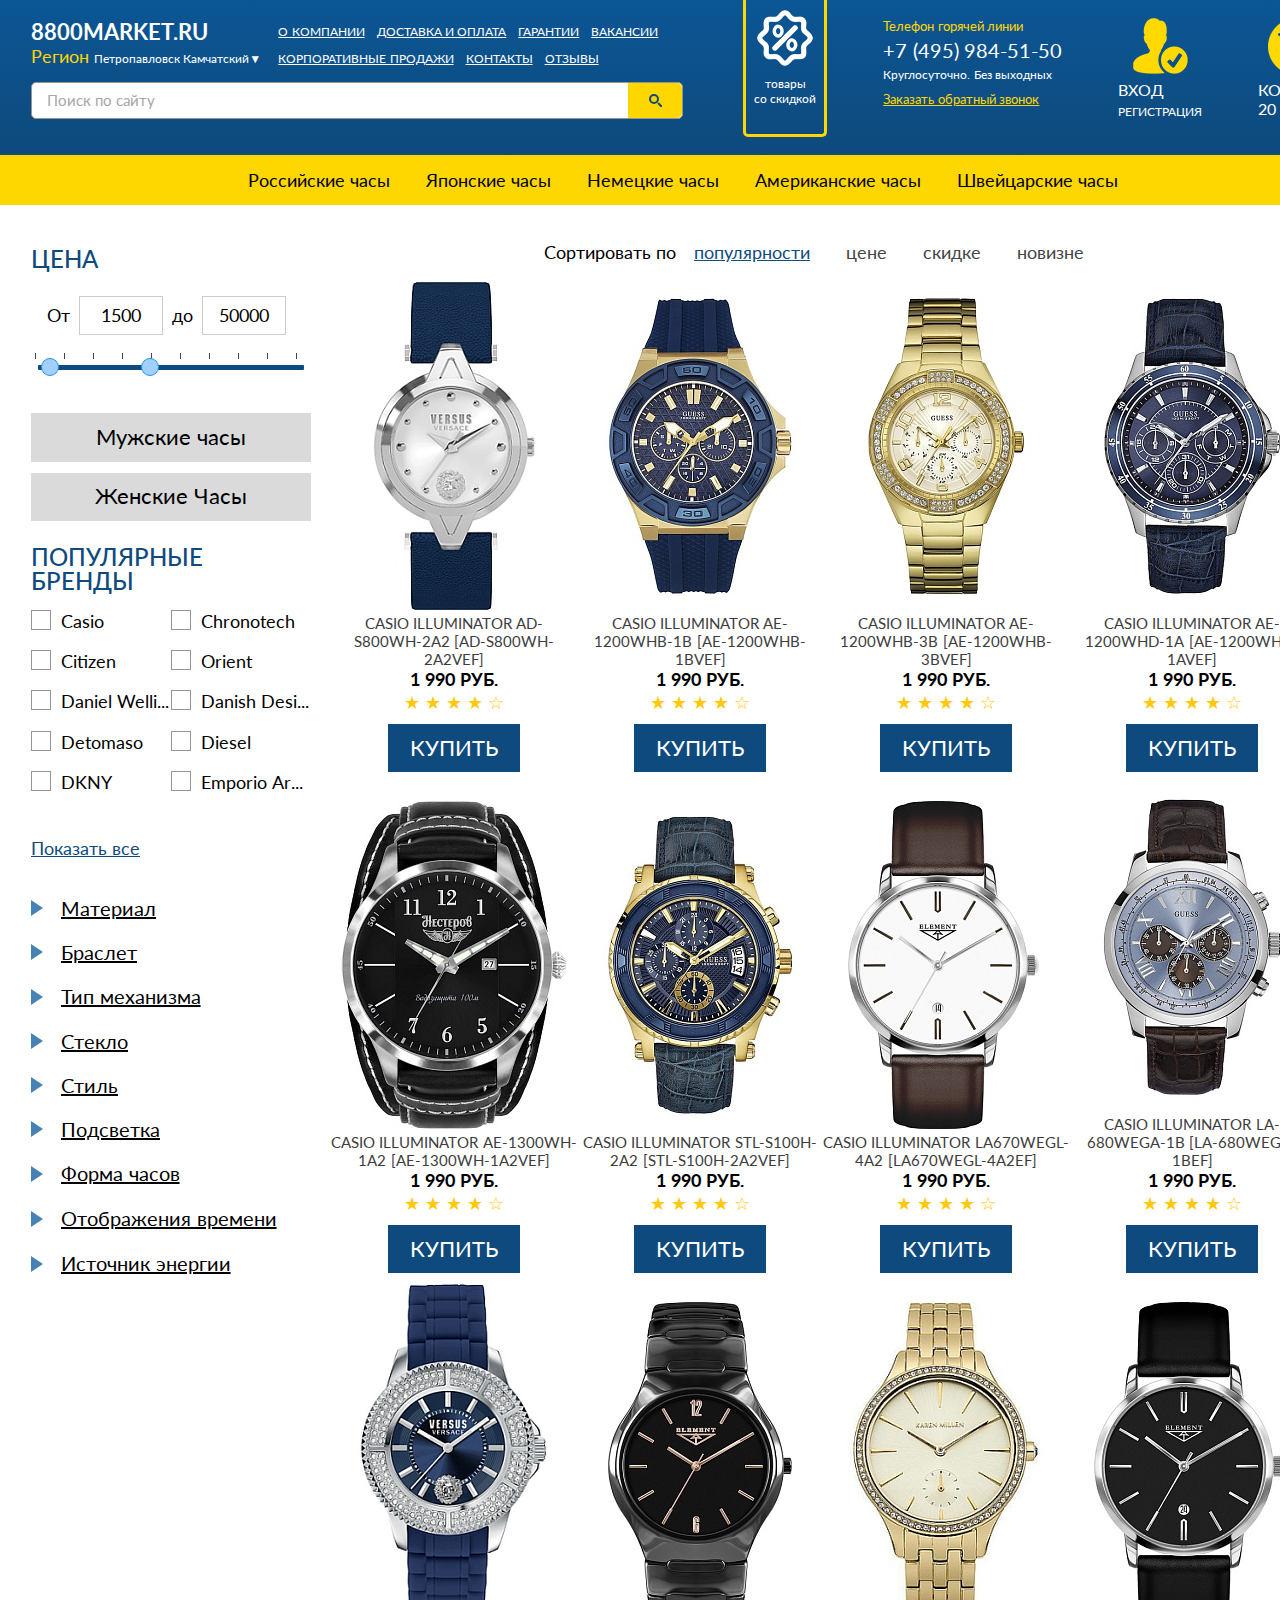
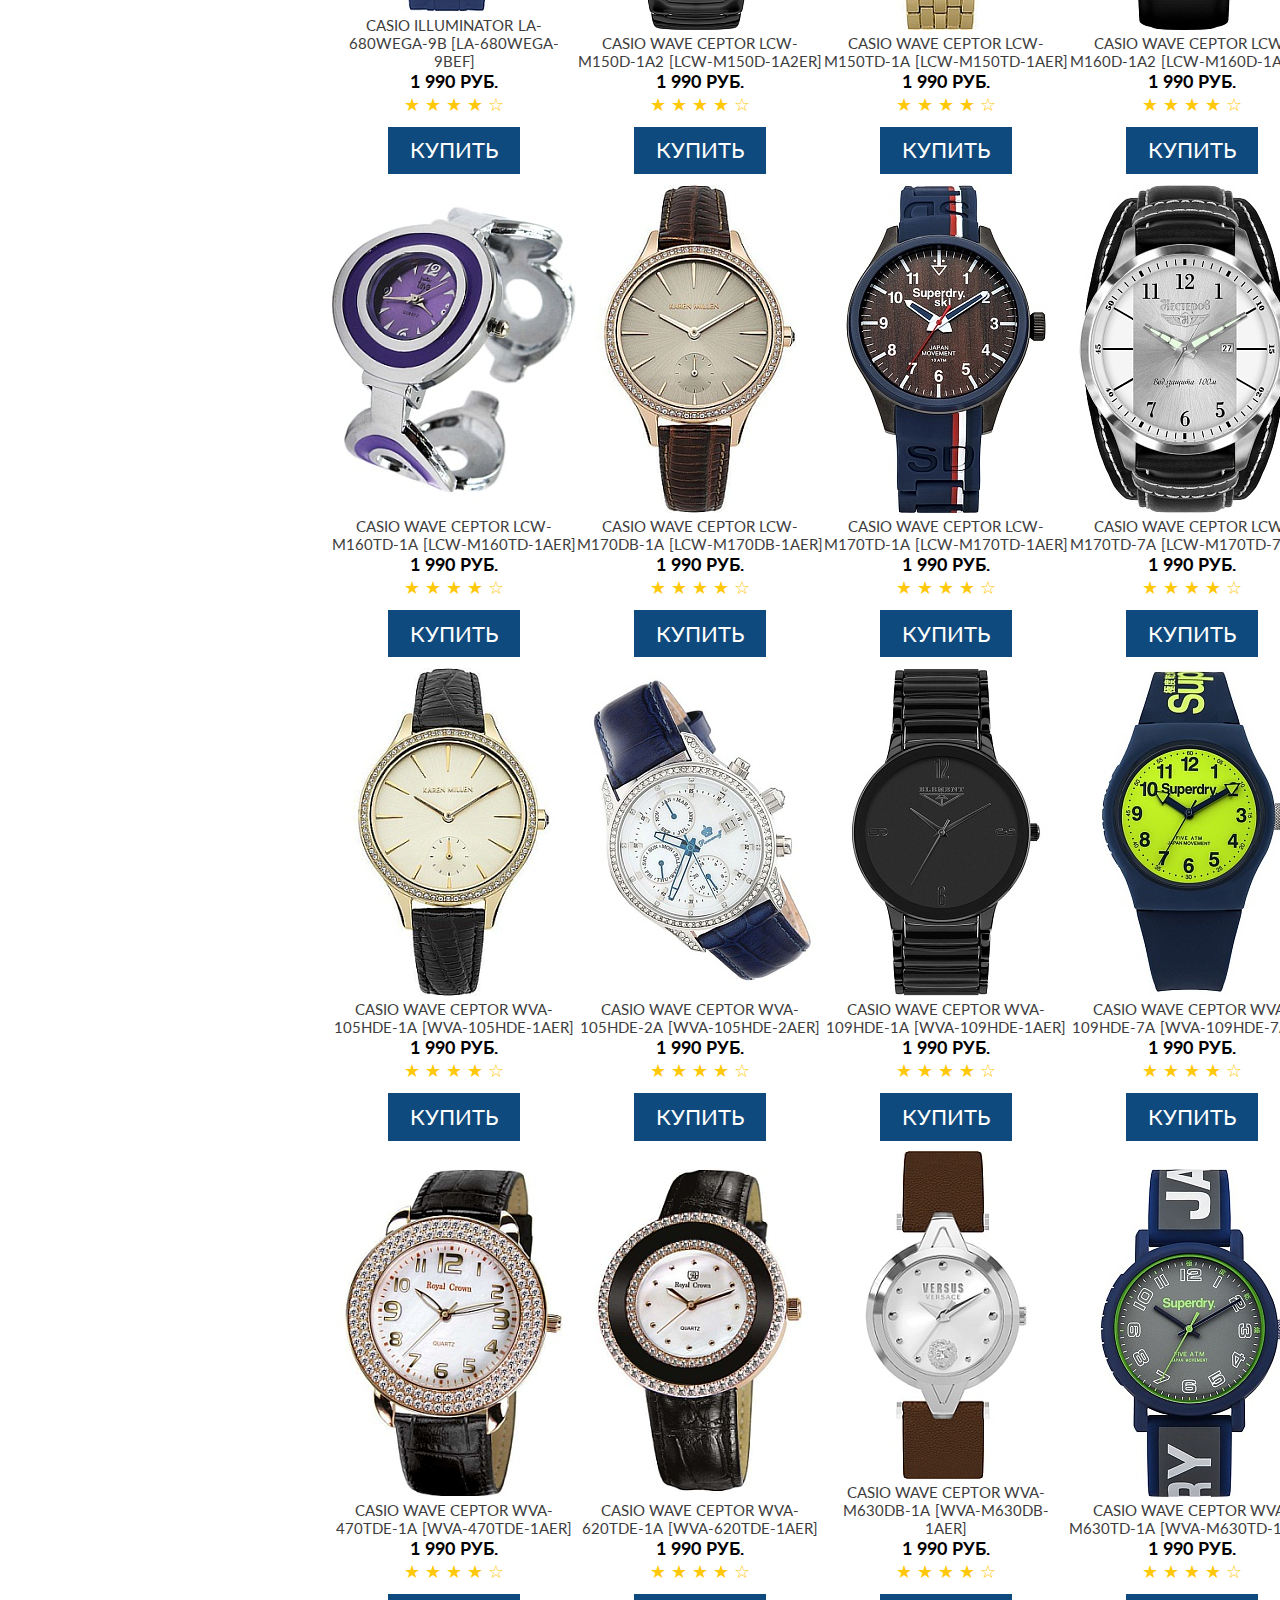
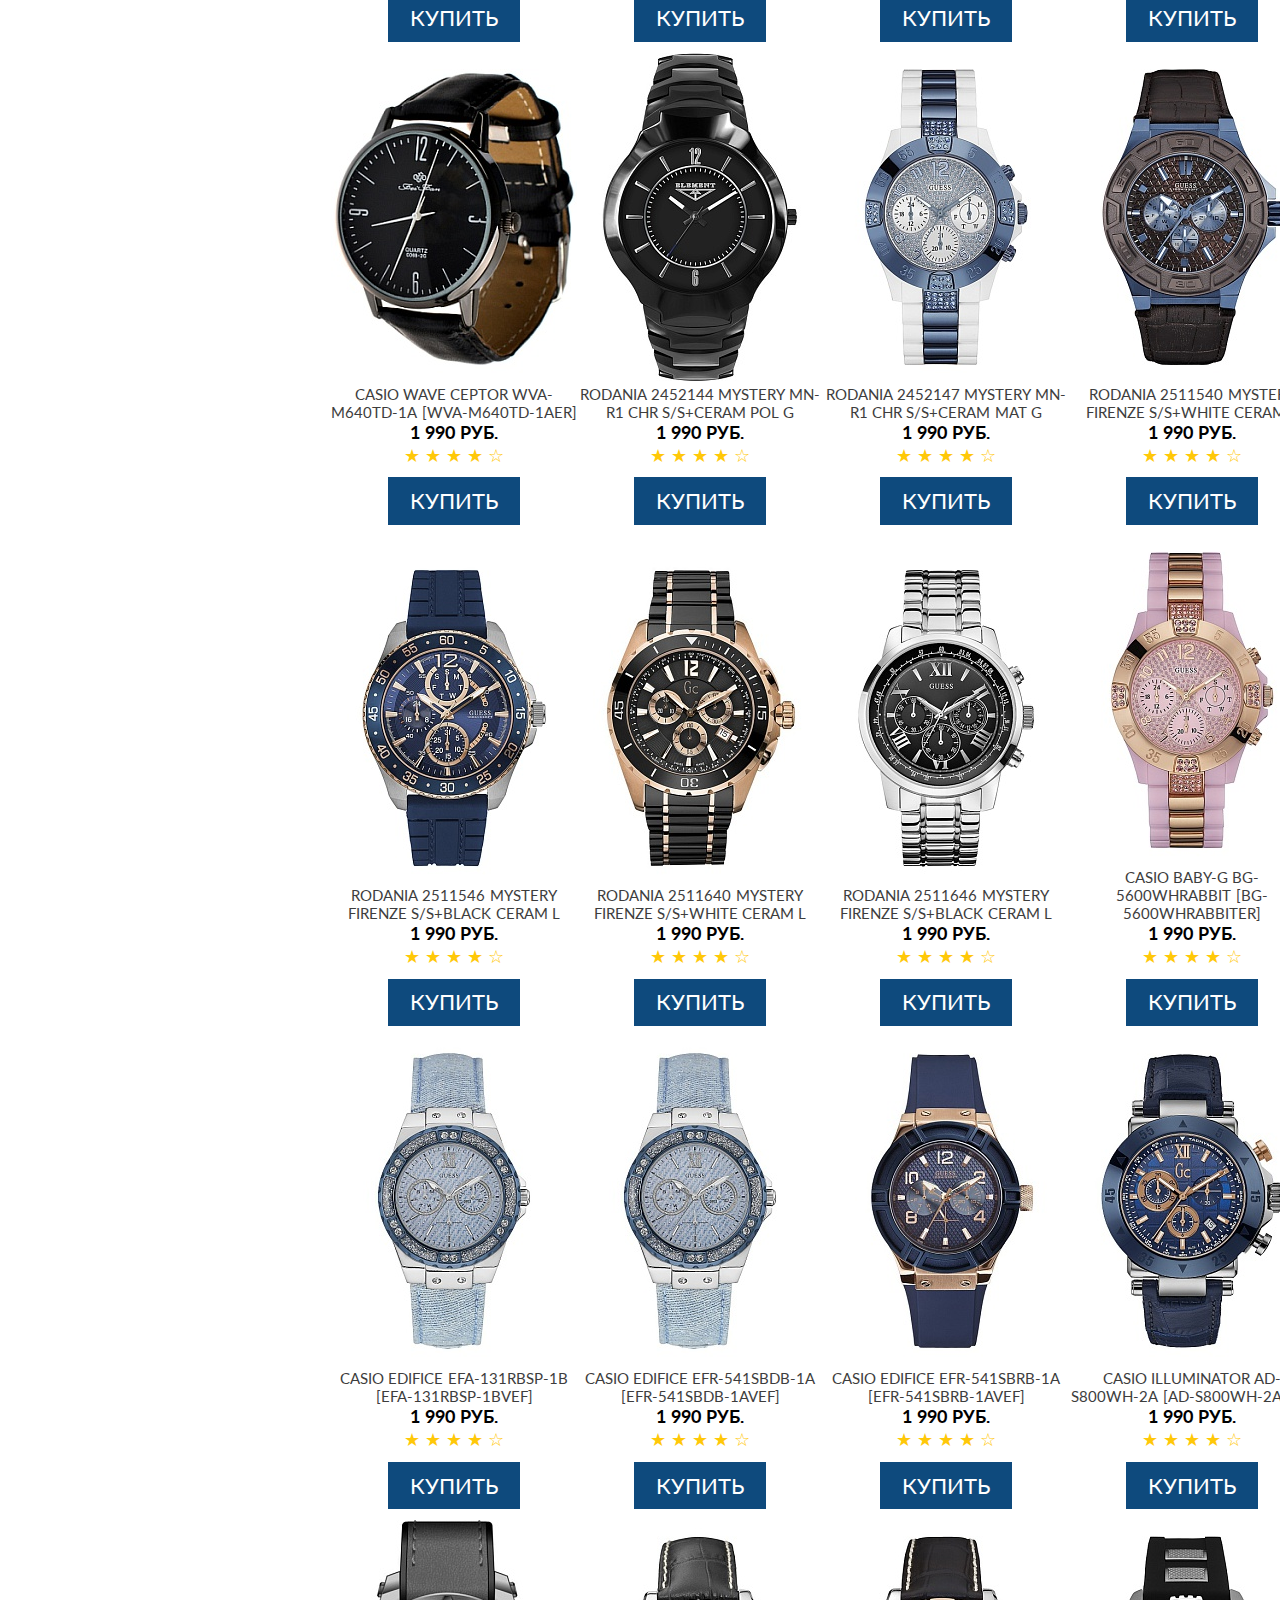
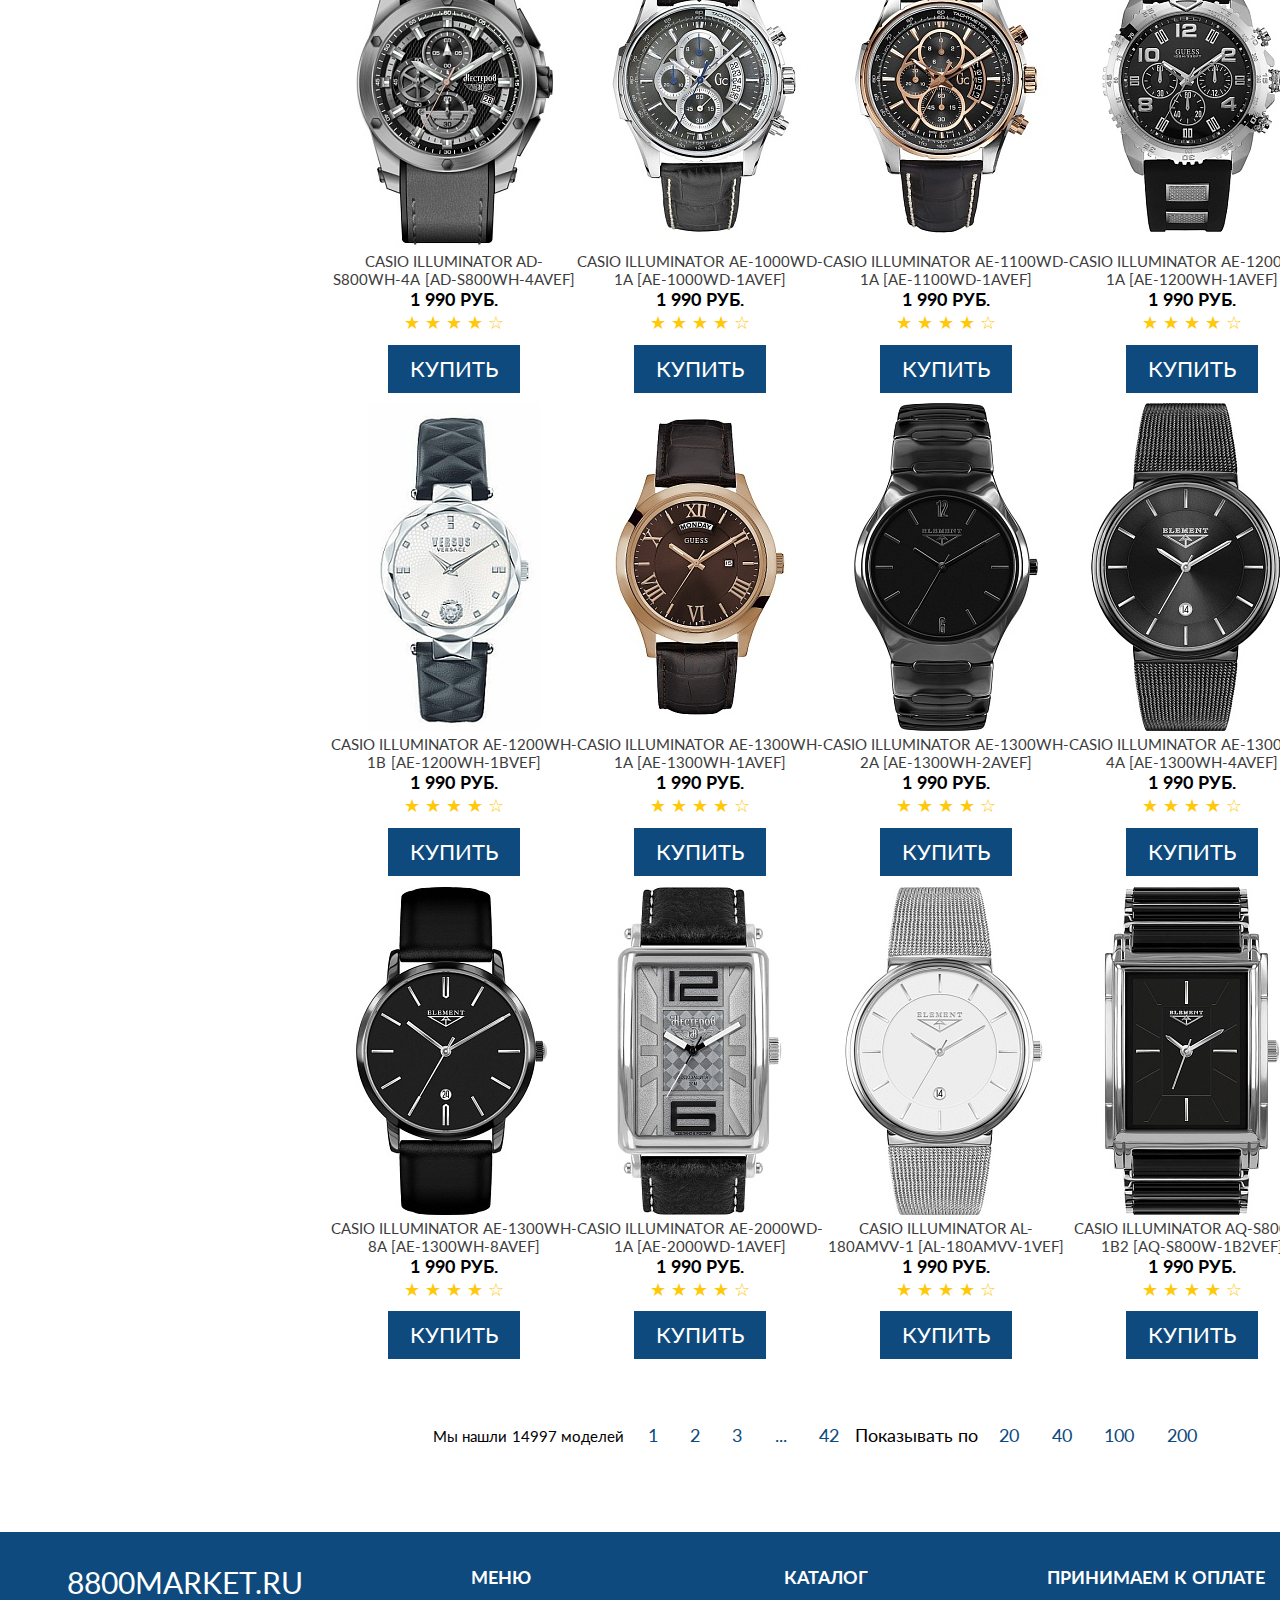
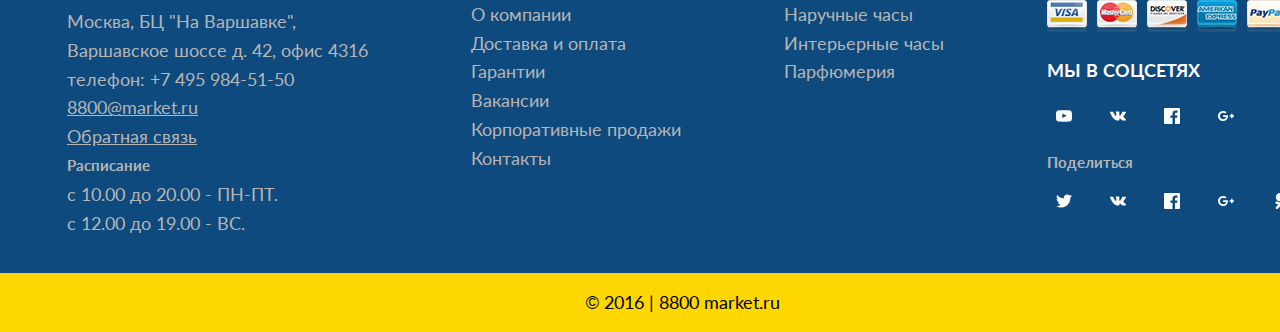
==== commit a1be98ba: "+" ====
--- a/index.html
+++ b/index.html
@@ -1,7 +1,5 @@
 <!DOCTYPE html><html lang="ru"><head><meta charset="utf-8"><title>pageTitle</title><meta name="description" content="pageDescription"><meta name="keywords" content="pageKeywords"><link href="./assets/css/common.css" rel="stylesheet"></head><body><header><div class="wr_Content HERE_header flex"><div class="header_L"><nav class="links"><a href="#">О компании</a><a href="#">Доставка и оплата</a><a href="#">Гарантии</a><a href="#">Вакансии</a><a href="#">Корпоративные продажи</a><a href="#">Контакты</a><a href="#">Отзывы</a></nav><a id="logo" href="index.html">8800MARKET.RU</a><p href="#" class="toggle-region">Регион <a href="#" data-modal="md_regions">Петропавловск Камчатский</a></p><form id="search"><input type="search" placeholder="Поиск по сайту">
 
-</form></div><div class="header_R flex"><a href="#" class="sale">товары <br>со скидкой</a><p class="call"><i>Телефон горячей линии</i><i>+7 (495) 984-51-50</i><i>Круглосуточно. Без выходных</i><a href="#" data-modal="md_callMe">Заказать обратный звонок		</a></p><div class="cabinet"><a href="#">Вход</a><a href="#">Регистрация</a></div><div class="cart"><a href="cart.html">Корзина</a><i>20 358 Р</i></div></div></div><nav class="gold"><a href="#">Российские часы</a><a href="#">Японские часы</a><a href="#">Немецкие часы</a><a href="#">Американские часы</a><a href="#">Швейцарские часы</a></nav></header><!--MODAL--><div id="md_regions" hidden="" class="overlay"><div class="modal"><div class="close"></div><h1>Доставляем по всей России</h1><div class="regions-table flex_w"><input type="text" placeholder="Введите название своего города / населенного пункта" class="search"><a href="">Москва</a><a href="">Санкт-Петербург</a><a href="">Архангельск</a><a href="">Астрахань</a><a href="">Барнаул</a><a href="">Белгород</a><a href="">Брянск</a><a href="">Владикавказ</a><a href="">Волгоград</a><a href="">Воронеж</a><a href="">Иваново</a><a href="">Ирбит</a><a href="">Иркутск</a><a href="">Казань</a><a href="">Калининград</a><a href="">Калуга</a><a href="">Кемерово</a><a href="">Кинешма</a><a href="">Краснодар</a><a href="">Красноярск</a><a href="">Липецк</a><a href="">Майкоп</a><a href="">Массив Мшинская</a><a href="">Михайловка</a><a href="">Михайловск</a><a href="">Невинномысск</a><a href="">Нижний Новгород</a><a href="">Новокузнецк</a><a href="">Новосибирск</a><a href="">Октябрьский</a><a href="">Омск</a><a href="">Оренбург</a><a href="">Орск</a><a href="">Орёл</a><a href="">Пенза</a><a href="">Прокопьевск</a><a href="">Ростов-на-Дону</a><a href="">Рязань</a><a href="">Самара</a><a href="">Саратов</a><a href="">Светлоград</a><a href="">Северск</a><a href="">Симферополь</a><a href="">Ставрополь</a><a href="">Стерлитамак</a><a href="">Сызрань</a><a href="">Таганрог</a><a href="">Тверь</a><a href="">Тольятти</a><a href="">Томск</a><a href="">Тула</a><a href="">Тюмень</a><a href="">Улан-Удэ</a><a href="">Ульяновск</a><a href="">Уфа</a><a href="">Фролово</a><a href="">Хабаровск</a><a href="">Челябинск</a><a href="">Чита</a><a href="">Ярославль</a></div></div></div><div id="md_callMe" hidden="" class="overlay"><div class="modal"><div class="close"></div><h1>Обратный звонок</h1><div class="center"><h2>Введите ваш номер телефона</h2><input type="tel" required placeholder="+7-xxx-xxx-xx-xx" title="номер телефона"><button type="submit">Жду звонка</button></div></div></div><div class="wr_Content HERE_catalog flex"><div class="LP_filter"><h2>Цена</h2><div class="range-slider"><span>Oт<input type="number" value="1500" min="0" max="120000">до<input type="number" value="50000" min="0" max="120000"></span><input value="1500" min="0" max="120000" step="500" type="range"><input value="50000" min="0" max="120000" step="500" type="range"><svg width="100%" height="24"><line x1="4" y1="0" x2="300" y2="0" stroke="#444" stroke-width="12" stroke-dasharray="1 28"></line></svg></div><a href="" class="btn">Мужские часы</a><a href="" class="btn">Женские Часы</a><!--Popular brands--><h2>Популярные бренды</h2><div class="controls_top-brand"><label class="control checkbox"><input type="checkbox" name="name"><i class="control-indicator"></i>Casio</label><label class="control checkbox"><input type="checkbox" name="name"><i class="control-indicator"></i>Chronotech</label><label class="control checkbox"><input type="checkbox" name="name"><i class="control-indicator"></i>Citizen</label><label class="control checkbox"><input type="checkbox" name="name"><i class="control-indicator"></i>Orient</label><label class="control checkbox"><input type="checkbox" name="name"><i class="control-indicator"></i>Daniel Wellington</label><label class="control checkbox"><input type="checkbox" name="name"><i class="control-indicator"></i>Danish Design</label><label class="control checkbox"><input type="checkbox" name="name"><i class="control-indicator"></i>Detomaso</label><label class="control checkbox"><input type="checkbox" name="name"><i class="control-indicator"></i>Diesel</label><label class="control checkbox"><input type="checkbox" name="name"><i class="control-indicator"></i>DKNY</label><label class="control checkbox"><input type="checkbox" name="name"><i class="control-indicator"></i>Emporio Armani</label></div><a href="" class="dblock">Показать все</a><div class="expander"><div class="exp_trigger">Материал</div><div class="exp_content"><label class="control checkbox"><input type="checkbox" name="name"><i class="control-indicator"></i>Параметр</label><label class="control checkbox"><input type="checkbox" name="name"><i class="control-indicator"></i>Другой параметр</label><label class="control checkbox"><input type="checkbox" name="name"><i class="control-indicator"></i>Третий параметр</label><label class="control checkbox"><input type="checkbox" name="name"><i class="control-indicator"></i>Очень длинный-предлинный параметр</label></div></div><div class="expander"><div class="exp_trigger">Браслет</div><div class="exp_content"><label class="control checkbox"><input type="checkbox" name="name"><i class="control-indicator"></i>Параметр</label><label class="control checkbox"><input type="checkbox" name="name"><i class="control-indicator"></i>Другой параметр</label><label class="control checkbox"><input type="checkbox" name="name"><i class="control-indicator"></i>Третий параметр</label><label class="control checkbox"><input type="checkbox" name="name"><i class="control-indicator"></i>Очень длинный-предлинный параметр</label></div></div><div class="expander"><div class="exp_trigger">Тип механизма</div><div class="exp_content"><label class="control checkbox"><input type="checkbox" name="name"><i class="control-indicator"></i>Параметр</label><label class="control checkbox"><input type="checkbox" name="name"><i class="control-indicator"></i>Другой параметр</label><label class="control checkbox"><input type="checkbox" name="name"><i class="control-indicator"></i>Третий параметр</label><label class="control checkbox"><input type="checkbox" name="name"><i class="control-indicator"></i>Очень длинный-предлинный параметр</label></div></div><div class="expander"><div class="exp_trigger">Стекло</div><div class="exp_content"><label class="control checkbox"><input type="checkbox" name="name"><i class="control-indicator"></i>Параметр</label><label class="control checkbox"><input type="checkbox" name="name"><i class="control-indicator"></i>Другой параметр</label><label class="control checkbox"><input type="checkbox" name="name"><i class="control-indicator"></i>Третий параметр</label><label class="control checkbox"><input type="checkbox" name="name"><i class="control-indicator"></i>Очень длинный-предлинный параметр</label></div></div><div class="expander"><div class="exp_trigger">Стиль</div><div class="exp_content"><label class="control checkbox"><input type="checkbox" name="name"><i class="control-indicator"></i>Параметр</label><label class="control checkbox"><input type="checkbox" name="name"><i class="control-indicator"></i>Другой параметр</label><label class="control checkbox"><input type="checkbox" name="name"><i class="control-indicator"></i>Третий параметр</label><label class="control checkbox"><input type="checkbox" name="name"><i class="control-indicator"></i>Очень длинный-предлинный параметр</label></div></div><div class="expander"><div class="exp_trigger">Подсветка</div><div class="exp_content"><label class="control checkbox"><input type="checkbox" name="name"><i class="control-indicator"></i>Параметр</label><label class="control checkbox"><input type="checkbox" name="name"><i class="control-indicator"></i>Другой параметр</label><label class="control checkbox"><input type="checkbox" name="name"><i class="control-indicator"></i>Третий параметр</label><label class="control checkbox"><input type="checkbox" name="name"><i class="control-indicator"></i>Очень длинный-предлинный параметр</label></div></div><div class="expander"><div class="exp_trigger">Форма часов</div><div class="exp_content"><label class="control checkbox"><input type="checkbox" name="name"><i class="control-indicator"></i>Параметр</label><label class="control checkbox"><input type="checkbox" name="name"><i class="control-indicator"></i>Другой параметр</label><label class="control checkbox"><input type="checkbox" name="name"><i class="control-indicator"></i>Третий параметр</label><label class="control checkbox"><input type="checkbox" name="name"><i class="control-indicator"></i>Очень длинный-предлинный параметр</label></div></div><div class="expander"><div class="exp_trigger">Отображения времени</div><div class="exp_content"><label class="control checkbox"><input type="checkbox" name="name"><i class="control-indicator"></i>Параметр</label><label class="control checkbox"><input type="checkbox" name="name"><i class="control-indicator"></i>Другой параметр</label><label class="control checkbox"><input type="checkbox" name="name"><i class="control-indicator"></i>Третий параметр</label><label class="control checkbox"><input type="checkbox" name="name"><i class="control-indicator"></i>Очень длинный-предлинный параметр</label></div></div><div class="expander"><div class="exp_trigger">Источник энергии</div><div class="exp_content"><label class="control checkbox"><input type="checkbox" name="name"><i class="control-indicator"></i>Параметр</label><label class="control checkbox"><input type="checkbox" name="name"><i class="control-indicator"></i>Другой параметр</label><label class="control checkbox"><input type="checkbox" name="name"><i class="control-indicator"></i>Третий параметр</label><label class="control checkbox"><input type="checkbox" name="name"><i class="control-indicator"></i>Очень длинный-предлинный параметр</label></div></div>
-
-</div><div class="Catalog"><div class="setsort">Cортировать по<a href="#" class="current">популярности</a><a href="#">цене</a><a href="#">скидке</a><a href="#">новизне</a></div><div class="catalog_items"><div class="item"><a href="cart_2.html"><img src="assets/img/watch_246x328/1.jpg" alt=""></a><div class="item_dscr"><div class="name">Casio Illuminator AD-S800WH-2A2 [AD-S800WH-2A2VEF]</div><div class="price">1 990 руб.</div><div class="star">★ ★ ★ ★ ☆</div></div><!--a(href="") WTF--><a href="order.html" class="btn">Купить</a></div><div class="item"><a href="cart_2.html"><img src="assets/img/watch_246x328/2.jpg" alt=""></a><div class="item_dscr"><div class="name">Casio Illuminator AE-1200WHB-1B [AE-1200WHB-1BVEF]</div><div class="price">1 990 руб.</div><div class="star">★ ★ ★ ★ ☆</div></div><!--a(href="") WTF--><a href="order.html" class="btn">Купить</a></div><div class="item"><a href="cart_2.html"><img src="assets/img/watch_246x328/3.jpg" alt=""></a><div class="item_dscr"><div class="name">Casio Illuminator AE-1200WHB-3B [AE-1200WHB-3BVEF]</div><div class="price">1 990 руб.</div><div class="star">★ ★ ★ ★ ☆</div></div><!--a(href="") WTF--><a href="order.html" class="btn">Купить</a></div><div class="item"><a href="cart_2.html"><img src="assets/img/watch_246x328/4.jpg" alt=""></a><div class="item_dscr"><div class="name">Casio Illuminator AE-1200WHD-1A [AE-1200WHD-1AVEF]</div><div class="price">1 990 руб.</div><div class="star">★ ★ ★ ★ ☆</div></div><!--a(href="") WTF--><a href="order.html" class="btn">Купить</a></div><div class="item"><a href="cart_2.html"><img src="assets/img/watch_246x328/5.jpg" alt=""></a><div class="item_dscr"><div class="name">Casio Illuminator AE-1300WH-1A2 [AE-1300WH-1A2VEF]</div><div class="price">1 990 руб.</div><div class="star">★ ★ ★ ★ ☆</div></div><!--a(href="") WTF--><a href="order.html" class="btn">Купить</a></div><div class="item"><a href="cart_2.html"><img src="assets/img/watch_246x328/6.jpg" alt=""></a><div class="item_dscr"><div class="name">Casio Illuminator STL-S100H-2A2 [STL-S100H-2A2VEF]</div><div class="price">1 990 руб.</div><div class="star">★ ★ ★ ★ ☆</div></div><!--a(href="") WTF--><a href="order.html" class="btn">Купить</a></div><div class="item"><a href="cart_2.html"><img src="assets/img/watch_246x328/7.jpg" alt=""></a><div class="item_dscr"><div class="name">Casio Illuminator LA670WEGL-4A2 [LA670WEGL-4A2EF]</div><div class="price">1 990 руб.</div><div class="star">★ ★ ★ ★ ☆</div></div><!--a(href="") WTF--><a href="order.html" class="btn">Купить</a></div><div class="item"><a href="cart_2.html"><img src="assets/img/watch_246x328/8.jpg" alt=""></a><div class="item_dscr"><div class="name">Casio Illuminator LA-680WEGA-1B [LA-680WEGA-1BEF]</div><div class="price">1 990 руб.</div><div class="star">★ ★ ★ ★ ☆</div></div><!--a(href="") WTF--><a href="order.html" class="btn">Купить</a></div><div class="item"><a href="cart_2.html"><img src="assets/img/watch_246x328/9.jpg" alt=""></a><div class="item_dscr"><div class="name">Casio Illuminator LA-680WEGA-9B [LA-680WEGA-9BEF]</div><div class="price">1 990 руб.</div><div class="star">★ ★ ★ ★ ☆</div></div><!--a(href="") WTF--><a href="order.html" class="btn">Купить</a></div><div class="item"><a href="cart_2.html"><img src="assets/img/watch_246x328/10.jpg" alt=""></a><div class="item_dscr"><div class="name">Casio WAVE CEPTOR LCW-M150D-1A2 [LCW-M150D-1A2ER]</div><div class="price">1 990 руб.</div><div class="star">★ ★ ★ ★ ☆</div></div><!--a(href="") WTF--><a href="order.html" class="btn">Купить</a></div><div class="item"><a href="cart_2.html"><img src="assets/img/watch_246x328/11.jpg" alt=""></a><div class="item_dscr"><div class="name">Casio WAVE CEPTOR LCW-M150TD-1A [LCW-M150TD-1AER]</div><div class="price">1 990 руб.</div><div class="star">★ ★ ★ ★ ☆</div></div><!--a(href="") WTF--><a href="order.html" class="btn">Купить</a></div><div class="item"><a href="cart_2.html"><img src="assets/img/watch_246x328/12.jpg" alt=""></a><div class="item_dscr"><div class="name">Casio WAVE CEPTOR LCW-M160D-1A2 [LCW-M160D-1A2ER]</div><div class="price">1 990 руб.</div><div class="star">★ ★ ★ ★ ☆</div></div><!--a(href="") WTF--><a href="order.html" class="btn">Купить</a></div><div class="item"><a href="cart_2.html"><img src="assets/img/watch_246x328/13.jpg" alt=""></a><div class="item_dscr"><div class="name">Casio WAVE CEPTOR LCW-M160TD-1A [LCW-M160TD-1AER]</div><div class="price">1 990 руб.</div><div class="star">★ ★ ★ ★ ☆</div></div><!--a(href="") WTF--><a href="order.html" class="btn">Купить</a></div><div class="item"><a href="cart_2.html"><img src="assets/img/watch_246x328/14.jpg" alt=""></a><div class="item_dscr"><div class="name">Casio WAVE CEPTOR LCW-M170DB-1A [LCW-M170DB-1AER]</div><div class="price">1 990 руб.</div><div class="star">★ ★ ★ ★ ☆</div></div><!--a(href="") WTF--><a href="order.html" class="btn">Купить</a></div><div class="item"><a href="cart_2.html"><img src="assets/img/watch_246x328/15.jpg" alt=""></a><div class="item_dscr"><div class="name">Casio WAVE CEPTOR LCW-M170TD-1A [LCW-M170TD-1AER]</div><div class="price">1 990 руб.</div><div class="star">★ ★ ★ ★ ☆</div></div><!--a(href="") WTF--><a href="order.html" class="btn">Купить</a></div><div class="item"><a href="cart_2.html"><img src="assets/img/watch_246x328/16.jpg" alt=""></a><div class="item_dscr"><div class="name">Casio WAVE CEPTOR LCW-M170TD-7A [LCW-M170TD-7AER]</div><div class="price">1 990 руб.</div><div class="star">★ ★ ★ ★ ☆</div></div><!--a(href="") WTF--><a href="order.html" class="btn">Купить</a></div><div class="item"><a href="cart_2.html"><img src="assets/img/watch_246x328/17.jpg" alt=""></a><div class="item_dscr"><div class="name">Casio WAVE CEPTOR WVA-105HDE-1A [WVA-105HDE-1AER]</div><div class="price">1 990 руб.</div><div class="star">★ ★ ★ ★ ☆</div></div><!--a(href="") WTF--><a href="order.html" class="btn">Купить</a></div><div class="item"><a href="cart_2.html"><img src="assets/img/watch_246x328/18.jpg" alt=""></a><div class="item_dscr"><div class="name">Casio WAVE CEPTOR WVA-105HDE-2A [WVA-105HDE-2AER]</div><div class="price">1 990 руб.</div><div class="star">★ ★ ★ ★ ☆</div></div><!--a(href="") WTF--><a href="order.html" class="btn">Купить</a></div><div class="item"><a href="cart_2.html"><img src="assets/img/watch_246x328/19.jpg" alt=""></a><div class="item_dscr"><div class="name">Casio WAVE CEPTOR WVA-109HDE-1A [WVA-109HDE-1AER]</div><div class="price">1 990 руб.</div><div class="star">★ ★ ★ ★ ☆</div></div><!--a(href="") WTF--><a href="order.html" class="btn">Купить</a></div><div class="item"><a href="cart_2.html"><img src="assets/img/watch_246x328/20.jpg" alt=""></a><div class="item_dscr"><div class="name">Casio WAVE CEPTOR WVA-109HDE-7A [WVA-109HDE-7AER]</div><div class="price">1 990 руб.</div><div class="star">★ ★ ★ ★ ☆</div></div><!--a(href="") WTF--><a href="order.html" class="btn">Купить</a></div><div class="item"><a href="cart_2.html"><img src="assets/img/watch_246x328/21.jpg" alt=""></a><div class="item_dscr"><div class="name">Casio WAVE CEPTOR WVA-470TDE-1A [WVA-470TDE-1AER]</div><div class="price">1 990 руб.</div><div class="star">★ ★ ★ ★ ☆</div></div><!--a(href="") WTF--><a href="order.html" class="btn">Купить</a></div><div class="item"><a href="cart_2.html"><img src="assets/img/watch_246x328/22.jpg" alt=""></a><div class="item_dscr"><div class="name">Casio WAVE CEPTOR WVA-620TDE-1A [WVA-620TDE-1AER]</div><div class="price">1 990 руб.</div><div class="star">★ ★ ★ ★ ☆</div></div><!--a(href="") WTF--><a href="order.html" class="btn">Купить</a></div><div class="item"><a href="cart_2.html"><img src="assets/img/watch_246x328/23.jpg" alt=""></a><div class="item_dscr"><div class="name">Casio WAVE CEPTOR WVA-M630DB-1A [WVA-M630DB-1AER]</div><div class="price">1 990 руб.</div><div class="star">★ ★ ★ ★ ☆</div></div><!--a(href="") WTF--><a href="order.html" class="btn">Купить</a></div><div class="item"><a href="cart_2.html"><img src="assets/img/watch_246x328/24.jpg" alt=""></a><div class="item_dscr"><div class="name">Casio WAVE CEPTOR WVA-M630TD-1A [WVA-M630TD-1AER]</div><div class="price">1 990 руб.</div><div class="star">★ ★ ★ ★ ☆</div></div><!--a(href="") WTF--><a href="order.html" class="btn">Купить</a></div><div class="item"><a href="cart_2.html"><img src="assets/img/watch_246x328/25.jpg" alt=""></a><div class="item_dscr"><div class="name">Casio WAVE CEPTOR WVA-M640TD-1A [WVA-M640TD-1AER]</div><div class="price">1 990 руб.</div><div class="star">★ ★ ★ ★ ☆</div></div><!--a(href="") WTF--><a href="order.html" class="btn">Купить</a></div><div class="item"><a href="cart_2.html"><img src="assets/img/watch_246x328/26.jpg" alt=""></a><div class="item_dscr"><div class="name">Rodania 2452144 MYSTERY MN-R1 CHR S/S+CERAM POL G</div><div class="price">1 990 руб.</div><div class="star">★ ★ ★ ★ ☆</div></div><!--a(href="") WTF--><a href="order.html" class="btn">Купить</a></div><div class="item"><a href="cart_2.html"><img src="assets/img/watch_246x328/27.jpg" alt=""></a><div class="item_dscr"><div class="name">Rodania 2452147 MYSTERY MN-R1 CHR S/S+CERAM MAT G</div><div class="price">1 990 руб.</div><div class="star">★ ★ ★ ★ ☆</div></div><!--a(href="") WTF--><a href="order.html" class="btn">Купить</a></div><div class="item"><a href="cart_2.html"><img src="assets/img/watch_246x328/28.jpg" alt=""></a><div class="item_dscr"><div class="name">Rodania 2511540 MYSTERY FIRENZE S/S+WHITE CERAM L</div><div class="price">1 990 руб.</div><div class="star">★ ★ ★ ★ ☆</div></div><!--a(href="") WTF--><a href="order.html" class="btn">Купить</a></div><div class="item"><a href="cart_2.html"><img src="assets/img/watch_246x328/29.jpg" alt=""></a><div class="item_dscr"><div class="name">Rodania 2511546 MYSTERY FIRENZE S/S+BLACK CERAM L</div><div class="price">1 990 руб.</div><div class="star">★ ★ ★ ★ ☆</div></div><!--a(href="") WTF--><a href="order.html" class="btn">Купить</a></div><div class="item"><a href="cart_2.html"><img src="assets/img/watch_246x328/30.jpg" alt=""></a><div class="item_dscr"><div class="name">Rodania 2511640 MYSTERY FIRENZE S/S+WHITE CERAM L</div><div class="price">1 990 руб.</div><div class="star">★ ★ ★ ★ ☆</div></div><!--a(href="") WTF--><a href="order.html" class="btn">Купить</a></div><div class="item"><a href="cart_2.html"><img src="assets/img/watch_246x328/31.jpg" alt=""></a><div class="item_dscr"><div class="name">Rodania 2511646 MYSTERY FIRENZE S/S+BLACK CERAM L</div><div class="price">1 990 руб.</div><div class="star">★ ★ ★ ★ ☆</div></div><!--a(href="") WTF--><a href="order.html" class="btn">Купить</a></div><div class="item"><a href="cart_2.html"><img src="assets/img/watch_246x328/32.jpg" alt=""></a><div class="item_dscr"><div class="name">Casio Baby-G BG-5600WHRABBIT [BG-5600WHRABBITER]</div><div class="price">1 990 руб.</div><div class="star">★ ★ ★ ★ ☆</div></div><!--a(href="") WTF--><a href="order.html" class="btn">Купить</a></div><div class="item"><a href="cart_2.html"><img src="assets/img/watch_246x328/33.jpg" alt=""></a><div class="item_dscr"><div class="name">Casio EDIFICE EFA-131RBSP-1B [EFA-131RBSP-1BVEF]</div><div class="price">1 990 руб.</div><div class="star">★ ★ ★ ★ ☆</div></div><!--a(href="") WTF--><a href="order.html" class="btn">Купить</a></div><div class="item"><a href="cart_2.html"><img src="assets/img/watch_246x328/34.jpg" alt=""></a><div class="item_dscr"><div class="name">Casio EDIFICE EFR-541SBDB-1A [EFR-541SBDB-1AVEF]</div><div class="price">1 990 руб.</div><div class="star">★ ★ ★ ★ ☆</div></div><!--a(href="") WTF--><a href="order.html" class="btn">Купить</a></div><div class="item"><a href="cart_2.html"><img src="assets/img/watch_246x328/35.jpg" alt=""></a><div class="item_dscr"><div class="name">Casio EDIFICE EFR-541SBRB-1A [EFR-541SBRB-1AVEF]</div><div class="price">1 990 руб.</div><div class="star">★ ★ ★ ★ ☆</div></div><!--a(href="") WTF--><a href="order.html" class="btn">Купить</a></div><div class="item"><a href="cart_2.html"><img src="assets/img/watch_246x328/36.jpg" alt=""></a><div class="item_dscr"><div class="name">Casio Illuminator AD-S800WH-2A [AD-S800WH-2AVEF]</div><div class="price">1 990 руб.</div><div class="star">★ ★ ★ ★ ☆</div></div><!--a(href="") WTF--><a href="order.html" class="btn">Купить</a></div><div class="item"><a href="cart_2.html"><img src="assets/img/watch_246x328/37.jpg" alt=""></a><div class="item_dscr"><div class="name">Casio Illuminator AD-S800WH-4A [AD-S800WH-4AVEF]</div><div class="price">1 990 руб.</div><div class="star">★ ★ ★ ★ ☆</div></div><!--a(href="") WTF--><a href="order.html" class="btn">Купить</a></div><div class="item"><a href="cart_2.html"><img src="assets/img/watch_246x328/38.jpg" alt=""></a><div class="item_dscr"><div class="name">Casio Illuminator AE-1000WD-1A [AE-1000WD-1AVEF]</div><div class="price">1 990 руб.</div><div class="star">★ ★ ★ ★ ☆</div></div><!--a(href="") WTF--><a href="order.html" class="btn">Купить</a></div><div class="item"><a href="cart_2.html"><img src="assets/img/watch_246x328/39.jpg" alt=""></a><div class="item_dscr"><div class="name">Casio Illuminator AE-1100WD-1A [AE-1100WD-1AVEF]</div><div class="price">1 990 руб.</div><div class="star">★ ★ ★ ★ ☆</div></div><!--a(href="") WTF--><a href="order.html" class="btn">Купить</a></div><div class="item"><a href="cart_2.html"><img src="assets/img/watch_246x328/40.jpg" alt=""></a><div class="item_dscr"><div class="name">Casio Illuminator AE-1200WH-1A [AE-1200WH-1AVEF]</div><div class="price">1 990 руб.</div><div class="star">★ ★ ★ ★ ☆</div></div><!--a(href="") WTF--><a href="order.html" class="btn">Купить</a></div><div class="item"><a href="cart_2.html"><img src="assets/img/watch_246x328/41.jpg" alt=""></a><div class="item_dscr"><div class="name">Casio Illuminator AE-1200WH-1B [AE-1200WH-1BVEF]</div><div class="price">1 990 руб.</div><div class="star">★ ★ ★ ★ ☆</div></div><!--a(href="") WTF--><a href="order.html" class="btn">Купить</a></div><div class="item"><a href="cart_2.html"><img src="assets/img/watch_246x328/42.jpg" alt=""></a><div class="item_dscr"><div class="name">Casio Illuminator AE-1300WH-1A [AE-1300WH-1AVEF]</div><div class="price">1 990 руб.</div><div class="star">★ ★ ★ ★ ☆</div></div><!--a(href="") WTF--><a href="order.html" class="btn">Купить</a></div><div class="item"><a href="cart_2.html"><img src="assets/img/watch_246x328/43.jpg" alt=""></a><div class="item_dscr"><div class="name">Casio Illuminator AE-1300WH-2A [AE-1300WH-2AVEF]</div><div class="price">1 990 руб.</div><div class="star">★ ★ ★ ★ ☆</div></div><!--a(href="") WTF--><a href="order.html" class="btn">Купить</a></div><div class="item"><a href="cart_2.html"><img src="assets/img/watch_246x328/44.jpg" alt=""></a><div class="item_dscr"><div class="name">Casio Illuminator AE-1300WH-4A [AE-1300WH-4AVEF]</div><div class="price">1 990 руб.</div><div class="star">★ ★ ★ ★ ☆</div></div><!--a(href="") WTF--><a href="order.html" class="btn">Купить</a></div><div class="item"><a href="cart_2.html"><img src="assets/img/watch_246x328/45.jpg" alt=""></a><div class="item_dscr"><div class="name">Casio Illuminator AE-1300WH-8A [AE-1300WH-8AVEF]</div><div class="price">1 990 руб.</div><div class="star">★ ★ ★ ★ ☆</div></div><!--a(href="") WTF--><a href="order.html" class="btn">Купить</a></div><div class="item"><a href="cart_2.html"><img src="assets/img/watch_246x328/46.jpg" alt=""></a><div class="item_dscr"><div class="name">Casio Illuminator AE-2000WD-1A [AE-2000WD-1AVEF]</div><div class="price">1 990 руб.</div><div class="star">★ ★ ★ ★ ☆</div></div><!--a(href="") WTF--><a href="order.html" class="btn">Купить</a></div><div class="item"><a href="cart_2.html"><img src="assets/img/watch_246x328/47.jpg" alt=""></a><div class="item_dscr"><div class="name">Casio Illuminator AL-180AMVV-1 [AL-180AMVV-1VEF]</div><div class="price">1 990 руб.</div><div class="star">★ ★ ★ ★ ☆</div></div><!--a(href="") WTF--><a href="order.html" class="btn">Купить</a></div><div class="item"><a href="cart_2.html"><img src="assets/img/watch_246x328/48.jpg" alt=""></a><div class="item_dscr"><div class="name">Casio Illuminator AQ-S800W-1B2 [AQ-S800W-1B2VEF]</div><div class="price">1 990 руб.</div><div class="star">★ ★ ★ ★ ☆</div></div><!--a(href="") WTF--><a href="order.html" class="btn">Купить</a></div></div><div class="paginator"><p><small>Мы нашли 14997 моделей</small><a href="">1</a><a href="">2</a><a href="">3</a><a href="">...</a><a href="">42</a></p><p>Показывать по <a href="">20</a><a href="">40</a><a href="">100</a><a href="">200</a></p></div></div></div><footer><div class="wr_Content flex"><address><div class="ftr-logo">8800MARKET.RU</div><span>Москва, БЦ "На Варшавке",</span><span>Варшавское шоссе д. 42, офис 4316</span><span>телефон: +7 495 984-51-50</span><a href="#">8800@market.ru</a><a href="#">Обратная связь</a><h5>Расписание</h5><span>с 10.00 до 20.00 - ПН-ПТ. </span><span>с 12.00 до 19.00 - ВС.</span></address><nav><h3>Меню</h3><a href="#">О компании</a><a href="#">Доставка и оплата</a><a href="#">Гарантии</a><a href="#">Вакансии</a><a href="#">Корпоративные продажи</a><a href="#">Контакты</a></nav><nav><h3>Каталог</h3><a href="#">Наручные часы</a><a href="#">Интерьерные часы</a><a href="#">Парфюмерия</a></nav>
+</form></div><div class="header_R flex"><a href="#" class="sale">товары <br>со скидкой</a><p class="call"><i>Телефон горячей линии</i><i>+7 (495) 984-51-50</i><i>Круглосуточно. Без выходных</i><a href="#" data-modal="md_callMe">Заказать обратный звонок		</a></p><div class="cabinet"><a href="#">Вход</a><a href="#">Регистрация</a></div><div class="cart"><a href="cart.html">Корзина</a><i>20 358 Р</i></div></div></div><nav class="gold"><a href="#">Российские часы</a><a href="#">Японские часы</a><a href="#">Немецкие часы</a><a href="#">Американские часы</a><a href="#">Швейцарские часы</a></nav></header><!--MODAL--><div id="md_regions" hidden="" class="overlay"><div class="modal"><div class="close"></div><h1>Доставляем по всей России</h1><div class="regions-table flex_w"><input type="text" placeholder="Введите название своего города / населенного пункта" class="search"><a href="">Москва</a><a href="">Санкт-Петербург</a><a href="">Архангельск</a><a href="">Астрахань</a><a href="">Барнаул</a><a href="">Белгород</a><a href="">Брянск</a><a href="">Владикавказ</a><a href="">Волгоград</a><a href="">Воронеж</a><a href="">Иваново</a><a href="">Ирбит</a><a href="">Иркутск</a><a href="">Казань</a><a href="">Калининград</a><a href="">Калуга</a><a href="">Кемерово</a><a href="">Кинешма</a><a href="">Краснодар</a><a href="">Красноярск</a><a href="">Липецк</a><a href="">Майкоп</a><a href="">Массив Мшинская</a><a href="">Михайловка</a><a href="">Михайловск</a><a href="">Невинномысск</a><a href="">Нижний Новгород</a><a href="">Новокузнецк</a><a href="">Новосибирск</a><a href="">Октябрьский</a><a href="">Омск</a><a href="">Оренбург</a><a href="">Орск</a><a href="">Орёл</a><a href="">Пенза</a><a href="">Прокопьевск</a><a href="">Ростов-на-Дону</a><a href="">Рязань</a><a href="">Самара</a><a href="">Саратов</a><a href="">Светлоград</a><a href="">Северск</a><a href="">Симферополь</a><a href="">Ставрополь</a><a href="">Стерлитамак</a><a href="">Сызрань</a><a href="">Таганрог</a><a href="">Тверь</a><a href="">Тольятти</a><a href="">Томск</a><a href="">Тула</a><a href="">Тюмень</a><a href="">Улан-Удэ</a><a href="">Ульяновск</a><a href="">Уфа</a><a href="">Фролово</a><a href="">Хабаровск</a><a href="">Челябинск</a><a href="">Чита</a><a href="">Ярославль</a></div></div></div><div id="md_callMe" hidden="" class="overlay"><div class="modal"><div class="close"></div><h1>Обратный звонок</h1><div class="center"><h2>Введите ваш номер телефона</h2><input type="tel" required placeholder="+7-xxx-xxx-xx-xx" title="номер телефона"><button type="submit">Жду звонка</button></div></div></div><div class="wr_Content HERE_catalog flex"><div class="LP_filter"><h2>Цена</h2><div class="range-slider"><span>Oт<input type="number" value="1500" min="0" max="120000">до<input type="number" value="50000" min="0" max="120000"></span><input value="1500" min="0" max="120000" step="500" type="range"><input value="50000" min="0" max="120000" step="500" type="range"><svg width="100%" height="24"><line x1="4" y1="0" x2="300" y2="0" stroke="#444" stroke-width="12" stroke-dasharray="1 28"></line></svg></div><a href="" class="btn">Мужские часы</a><a href="" class="btn">Женские Часы</a><!--Popular brands--><h2>Популярные бренды</h2><div class="top-brand flex_w"><label class="control checkbox"><input type="checkbox" name="name"><i class="control-indicator"></i>Casio</label><label class="control checkbox"><input type="checkbox" name="name"><i class="control-indicator"></i>Chronotech</label><label class="control checkbox"><input type="checkbox" name="name"><i class="control-indicator"></i>Citizen</label><label class="control checkbox"><input type="checkbox" name="name"><i class="control-indicator"></i>Orient</label><label class="control checkbox"><input type="checkbox" name="name"><i class="control-indicator"></i>Daniel Wellington</label><label class="control checkbox"><input type="checkbox" name="name"><i class="control-indicator"></i>Danish Design</label><label class="control checkbox"><input type="checkbox" name="name"><i class="control-indicator"></i>Detomaso</label><label class="control checkbox"><input type="checkbox" name="name"><i class="control-indicator"></i>Diesel</label><label class="control checkbox"><input type="checkbox" name="name"><i class="control-indicator"></i>DKNY</label><label class="control checkbox"><input type="checkbox" name="name"><i class="control-indicator"></i>Emporio Armani</label></div><a href="#" data-modal="md_brands" class="dblock">Показать все</a><div class="expander"><div class="exp_trigger">Материал</div><div class="exp_content"><label class="control checkbox"><input type="checkbox" name="name"><i class="control-indicator"></i>Параметр</label><label class="control checkbox"><input type="checkbox" name="name"><i class="control-indicator"></i>Другой параметр</label><label class="control checkbox"><input type="checkbox" name="name"><i class="control-indicator"></i>Третий параметр</label><label class="control checkbox"><input type="checkbox" name="name"><i class="control-indicator"></i>Очень длинный-предлинный параметр</label></div></div><div class="expander"><div class="exp_trigger">Браслет</div><div class="exp_content"><label class="control checkbox"><input type="checkbox" name="name"><i class="control-indicator"></i>Параметр</label><label class="control checkbox"><input type="checkbox" name="name"><i class="control-indicator"></i>Другой параметр</label><label class="control checkbox"><input type="checkbox" name="name"><i class="control-indicator"></i>Третий параметр</label><label class="control checkbox"><input type="checkbox" name="name"><i class="control-indicator"></i>Очень длинный-предлинный параметр</label></div></div><div class="expander"><div class="exp_trigger">Тип механизма</div><div class="exp_content"><label class="control checkbox"><input type="checkbox" name="name"><i class="control-indicator"></i>Параметр</label><label class="control checkbox"><input type="checkbox" name="name"><i class="control-indicator"></i>Другой параметр</label><label class="control checkbox"><input type="checkbox" name="name"><i class="control-indicator"></i>Третий параметр</label><label class="control checkbox"><input type="checkbox" name="name"><i class="control-indicator"></i>Очень длинный-предлинный параметр</label></div></div><div class="expander"><div class="exp_trigger">Стекло</div><div class="exp_content"><label class="control checkbox"><input type="checkbox" name="name"><i class="control-indicator"></i>Параметр</label><label class="control checkbox"><input type="checkbox" name="name"><i class="control-indicator"></i>Другой параметр</label><label class="control checkbox"><input type="checkbox" name="name"><i class="control-indicator"></i>Третий параметр</label><label class="control checkbox"><input type="checkbox" name="name"><i class="control-indicator"></i>Очень длинный-предлинный параметр</label></div></div><div class="expander"><div class="exp_trigger">Стиль</div><div class="exp_content"><label class="control checkbox"><input type="checkbox" name="name"><i class="control-indicator"></i>Параметр</label><label class="control checkbox"><input type="checkbox" name="name"><i class="control-indicator"></i>Другой параметр</label><label class="control checkbox"><input type="checkbox" name="name"><i class="control-indicator"></i>Третий параметр</label><label class="control checkbox"><input type="checkbox" name="name"><i class="control-indicator"></i>Очень длинный-предлинный параметр</label></div></div><div class="expander"><div class="exp_trigger">Подсветка</div><div class="exp_content"><label class="control checkbox"><input type="checkbox" name="name"><i class="control-indicator"></i>Параметр</label><label class="control checkbox"><input type="checkbox" name="name"><i class="control-indicator"></i>Другой параметр</label><label class="control checkbox"><input type="checkbox" name="name"><i class="control-indicator"></i>Третий параметр</label><label class="control checkbox"><input type="checkbox" name="name"><i class="control-indicator"></i>Очень длинный-предлинный параметр</label></div></div><div class="expander"><div class="exp_trigger">Форма часов</div><div class="exp_content"><label class="control checkbox"><input type="checkbox" name="name"><i class="control-indicator"></i>Параметр</label><label class="control checkbox"><input type="checkbox" name="name"><i class="control-indicator"></i>Другой параметр</label><label class="control checkbox"><input type="checkbox" name="name"><i class="control-indicator"></i>Третий параметр</label><label class="control checkbox"><input type="checkbox" name="name"><i class="control-indicator"></i>Очень длинный-предлинный параметр</label></div></div><div class="expander"><div class="exp_trigger">Отображения времени</div><div class="exp_content"><label class="control checkbox"><input type="checkbox" name="name"><i class="control-indicator"></i>Параметр</label><label class="control checkbox"><input type="checkbox" name="name"><i class="control-indicator"></i>Другой параметр</label><label class="control checkbox"><input type="checkbox" name="name"><i class="control-indicator"></i>Третий параметр</label><label class="control checkbox"><input type="checkbox" name="name"><i class="control-indicator"></i>Очень длинный-предлинный параметр</label></div></div><div class="expander"><div class="exp_trigger">Источник энергии</div><div class="exp_content"><label class="control checkbox"><input type="checkbox" name="name"><i class="control-indicator"></i>Параметр</label><label class="control checkbox"><input type="checkbox" name="name"><i class="control-indicator"></i>Другой параметр</label><label class="control checkbox"><input type="checkbox" name="name"><i class="control-indicator"></i>Третий параметр</label><label class="control checkbox"><input type="checkbox" name="name"><i class="control-indicator"></i>Очень длинный-предлинный параметр</label></div></div></div><div class="Catalog"><div class="setsort">Cортировать по<a href="#" class="current">популярности</a><a href="#">цене</a><a href="#">скидке</a><a href="#">новизне</a></div><div class="catalog_items"><div class="item"><a href="cart_2.html"><img src="assets/img/watch_246x328/1.jpg" alt=""></a><div class="item_dscr"><div class="name">Casio Illuminator AD-S800WH-2A2 [AD-S800WH-2A2VEF]</div><div class="price">1 990 руб.</div><div class="star">★ ★ ★ ★ ☆</div></div><!--a(href="") WTF--><a href="order.html" class="btn">Купить</a></div><div class="item"><a href="cart_2.html"><img src="assets/img/watch_246x328/2.jpg" alt=""></a><div class="item_dscr"><div class="name">Casio Illuminator AE-1200WHB-1B [AE-1200WHB-1BVEF]</div><div class="price">1 990 руб.</div><div class="star">★ ★ ★ ★ ☆</div></div><!--a(href="") WTF--><a href="order.html" class="btn">Купить</a></div><div class="item"><a href="cart_2.html"><img src="assets/img/watch_246x328/3.jpg" alt=""></a><div class="item_dscr"><div class="name">Casio Illuminator AE-1200WHB-3B [AE-1200WHB-3BVEF]</div><div class="price">1 990 руб.</div><div class="star">★ ★ ★ ★ ☆</div></div><!--a(href="") WTF--><a href="order.html" class="btn">Купить</a></div><div class="item"><a href="cart_2.html"><img src="assets/img/watch_246x328/4.jpg" alt=""></a><div class="item_dscr"><div class="name">Casio Illuminator AE-1200WHD-1A [AE-1200WHD-1AVEF]</div><div class="price">1 990 руб.</div><div class="star">★ ★ ★ ★ ☆</div></div><!--a(href="") WTF--><a href="order.html" class="btn">Купить</a></div><div class="item"><a href="cart_2.html"><img src="assets/img/watch_246x328/5.jpg" alt=""></a><div class="item_dscr"><div class="name">Casio Illuminator AE-1300WH-1A2 [AE-1300WH-1A2VEF]</div><div class="price">1 990 руб.</div><div class="star">★ ★ ★ ★ ☆</div></div><!--a(href="") WTF--><a href="order.html" class="btn">Купить</a></div><div class="item"><a href="cart_2.html"><img src="assets/img/watch_246x328/6.jpg" alt=""></a><div class="item_dscr"><div class="name">Casio Illuminator STL-S100H-2A2 [STL-S100H-2A2VEF]</div><div class="price">1 990 руб.</div><div class="star">★ ★ ★ ★ ☆</div></div><!--a(href="") WTF--><a href="order.html" class="btn">Купить</a></div><div class="item"><a href="cart_2.html"><img src="assets/img/watch_246x328/7.jpg" alt=""></a><div class="item_dscr"><div class="name">Casio Illuminator LA670WEGL-4A2 [LA670WEGL-4A2EF]</div><div class="price">1 990 руб.</div><div class="star">★ ★ ★ ★ ☆</div></div><!--a(href="") WTF--><a href="order.html" class="btn">Купить</a></div><div class="item"><a href="cart_2.html"><img src="assets/img/watch_246x328/8.jpg" alt=""></a><div class="item_dscr"><div class="name">Casio Illuminator LA-680WEGA-1B [LA-680WEGA-1BEF]</div><div class="price">1 990 руб.</div><div class="star">★ ★ ★ ★ ☆</div></div><!--a(href="") WTF--><a href="order.html" class="btn">Купить</a></div><div class="item"><a href="cart_2.html"><img src="assets/img/watch_246x328/9.jpg" alt=""></a><div class="item_dscr"><div class="name">Casio Illuminator LA-680WEGA-9B [LA-680WEGA-9BEF]</div><div class="price">1 990 руб.</div><div class="star">★ ★ ★ ★ ☆</div></div><!--a(href="") WTF--><a href="order.html" class="btn">Купить</a></div><div class="item"><a href="cart_2.html"><img src="assets/img/watch_246x328/10.jpg" alt=""></a><div class="item_dscr"><div class="name">Casio WAVE CEPTOR LCW-M150D-1A2 [LCW-M150D-1A2ER]</div><div class="price">1 990 руб.</div><div class="star">★ ★ ★ ★ ☆</div></div><!--a(href="") WTF--><a href="order.html" class="btn">Купить</a></div><div class="item"><a href="cart_2.html"><img src="assets/img/watch_246x328/11.jpg" alt=""></a><div class="item_dscr"><div class="name">Casio WAVE CEPTOR LCW-M150TD-1A [LCW-M150TD-1AER]</div><div class="price">1 990 руб.</div><div class="star">★ ★ ★ ★ ☆</div></div><!--a(href="") WTF--><a href="order.html" class="btn">Купить</a></div><div class="item"><a href="cart_2.html"><img src="assets/img/watch_246x328/12.jpg" alt=""></a><div class="item_dscr"><div class="name">Casio WAVE CEPTOR LCW-M160D-1A2 [LCW-M160D-1A2ER]</div><div class="price">1 990 руб.</div><div class="star">★ ★ ★ ★ ☆</div></div><!--a(href="") WTF--><a href="order.html" class="btn">Купить</a></div><div class="item"><a href="cart_2.html"><img src="assets/img/watch_246x328/13.jpg" alt=""></a><div class="item_dscr"><div class="name">Casio WAVE CEPTOR LCW-M160TD-1A [LCW-M160TD-1AER]</div><div class="price">1 990 руб.</div><div class="star">★ ★ ★ ★ ☆</div></div><!--a(href="") WTF--><a href="order.html" class="btn">Купить</a></div><div class="item"><a href="cart_2.html"><img src="assets/img/watch_246x328/14.jpg" alt=""></a><div class="item_dscr"><div class="name">Casio WAVE CEPTOR LCW-M170DB-1A [LCW-M170DB-1AER]</div><div class="price">1 990 руб.</div><div class="star">★ ★ ★ ★ ☆</div></div><!--a(href="") WTF--><a href="order.html" class="btn">Купить</a></div><div class="item"><a href="cart_2.html"><img src="assets/img/watch_246x328/15.jpg" alt=""></a><div class="item_dscr"><div class="name">Casio WAVE CEPTOR LCW-M170TD-1A [LCW-M170TD-1AER]</div><div class="price">1 990 руб.</div><div class="star">★ ★ ★ ★ ☆</div></div><!--a(href="") WTF--><a href="order.html" class="btn">Купить</a></div><div class="item"><a href="cart_2.html"><img src="assets/img/watch_246x328/16.jpg" alt=""></a><div class="item_dscr"><div class="name">Casio WAVE CEPTOR LCW-M170TD-7A [LCW-M170TD-7AER]</div><div class="price">1 990 руб.</div><div class="star">★ ★ ★ ★ ☆</div></div><!--a(href="") WTF--><a href="order.html" class="btn">Купить</a></div><div class="item"><a href="cart_2.html"><img src="assets/img/watch_246x328/17.jpg" alt=""></a><div class="item_dscr"><div class="name">Casio WAVE CEPTOR WVA-105HDE-1A [WVA-105HDE-1AER]</div><div class="price">1 990 руб.</div><div class="star">★ ★ ★ ★ ☆</div></div><!--a(href="") WTF--><a href="order.html" class="btn">Купить</a></div><div class="item"><a href="cart_2.html"><img src="assets/img/watch_246x328/18.jpg" alt=""></a><div class="item_dscr"><div class="name">Casio WAVE CEPTOR WVA-105HDE-2A [WVA-105HDE-2AER]</div><div class="price">1 990 руб.</div><div class="star">★ ★ ★ ★ ☆</div></div><!--a(href="") WTF--><a href="order.html" class="btn">Купить</a></div><div class="item"><a href="cart_2.html"><img src="assets/img/watch_246x328/19.jpg" alt=""></a><div class="item_dscr"><div class="name">Casio WAVE CEPTOR WVA-109HDE-1A [WVA-109HDE-1AER]</div><div class="price">1 990 руб.</div><div class="star">★ ★ ★ ★ ☆</div></div><!--a(href="") WTF--><a href="order.html" class="btn">Купить</a></div><div class="item"><a href="cart_2.html"><img src="assets/img/watch_246x328/20.jpg" alt=""></a><div class="item_dscr"><div class="name">Casio WAVE CEPTOR WVA-109HDE-7A [WVA-109HDE-7AER]</div><div class="price">1 990 руб.</div><div class="star">★ ★ ★ ★ ☆</div></div><!--a(href="") WTF--><a href="order.html" class="btn">Купить</a></div><div class="item"><a href="cart_2.html"><img src="assets/img/watch_246x328/21.jpg" alt=""></a><div class="item_dscr"><div class="name">Casio WAVE CEPTOR WVA-470TDE-1A [WVA-470TDE-1AER]</div><div class="price">1 990 руб.</div><div class="star">★ ★ ★ ★ ☆</div></div><!--a(href="") WTF--><a href="order.html" class="btn">Купить</a></div><div class="item"><a href="cart_2.html"><img src="assets/img/watch_246x328/22.jpg" alt=""></a><div class="item_dscr"><div class="name">Casio WAVE CEPTOR WVA-620TDE-1A [WVA-620TDE-1AER]</div><div class="price">1 990 руб.</div><div class="star">★ ★ ★ ★ ☆</div></div><!--a(href="") WTF--><a href="order.html" class="btn">Купить</a></div><div class="item"><a href="cart_2.html"><img src="assets/img/watch_246x328/23.jpg" alt=""></a><div class="item_dscr"><div class="name">Casio WAVE CEPTOR WVA-M630DB-1A [WVA-M630DB-1AER]</div><div class="price">1 990 руб.</div><div class="star">★ ★ ★ ★ ☆</div></div><!--a(href="") WTF--><a href="order.html" class="btn">Купить</a></div><div class="item"><a href="cart_2.html"><img src="assets/img/watch_246x328/24.jpg" alt=""></a><div class="item_dscr"><div class="name">Casio WAVE CEPTOR WVA-M630TD-1A [WVA-M630TD-1AER]</div><div class="price">1 990 руб.</div><div class="star">★ ★ ★ ★ ☆</div></div><!--a(href="") WTF--><a href="order.html" class="btn">Купить</a></div><div class="item"><a href="cart_2.html"><img src="assets/img/watch_246x328/25.jpg" alt=""></a><div class="item_dscr"><div class="name">Casio WAVE CEPTOR WVA-M640TD-1A [WVA-M640TD-1AER]</div><div class="price">1 990 руб.</div><div class="star">★ ★ ★ ★ ☆</div></div><!--a(href="") WTF--><a href="order.html" class="btn">Купить</a></div><div class="item"><a href="cart_2.html"><img src="assets/img/watch_246x328/26.jpg" alt=""></a><div class="item_dscr"><div class="name">Rodania 2452144 MYSTERY MN-R1 CHR S/S+CERAM POL G</div><div class="price">1 990 руб.</div><div class="star">★ ★ ★ ★ ☆</div></div><!--a(href="") WTF--><a href="order.html" class="btn">Купить</a></div><div class="item"><a href="cart_2.html"><img src="assets/img/watch_246x328/27.jpg" alt=""></a><div class="item_dscr"><div class="name">Rodania 2452147 MYSTERY MN-R1 CHR S/S+CERAM MAT G</div><div class="price">1 990 руб.</div><div class="star">★ ★ ★ ★ ☆</div></div><!--a(href="") WTF--><a href="order.html" class="btn">Купить</a></div><div class="item"><a href="cart_2.html"><img src="assets/img/watch_246x328/28.jpg" alt=""></a><div class="item_dscr"><div class="name">Rodania 2511540 MYSTERY FIRENZE S/S+WHITE CERAM L</div><div class="price">1 990 руб.</div><div class="star">★ ★ ★ ★ ☆</div></div><!--a(href="") WTF--><a href="order.html" class="btn">Купить</a></div><div class="item"><a href="cart_2.html"><img src="assets/img/watch_246x328/29.jpg" alt=""></a><div class="item_dscr"><div class="name">Rodania 2511546 MYSTERY FIRENZE S/S+BLACK CERAM L</div><div class="price">1 990 руб.</div><div class="star">★ ★ ★ ★ ☆</div></div><!--a(href="") WTF--><a href="order.html" class="btn">Купить</a></div><div class="item"><a href="cart_2.html"><img src="assets/img/watch_246x328/30.jpg" alt=""></a><div class="item_dscr"><div class="name">Rodania 2511640 MYSTERY FIRENZE S/S+WHITE CERAM L</div><div class="price">1 990 руб.</div><div class="star">★ ★ ★ ★ ☆</div></div><!--a(href="") WTF--><a href="order.html" class="btn">Купить</a></div><div class="item"><a href="cart_2.html"><img src="assets/img/watch_246x328/31.jpg" alt=""></a><div class="item_dscr"><div class="name">Rodania 2511646 MYSTERY FIRENZE S/S+BLACK CERAM L</div><div class="price">1 990 руб.</div><div class="star">★ ★ ★ ★ ☆</div></div><!--a(href="") WTF--><a href="order.html" class="btn">Купить</a></div><div class="item"><a href="cart_2.html"><img src="assets/img/watch_246x328/32.jpg" alt=""></a><div class="item_dscr"><div class="name">Casio Baby-G BG-5600WHRABBIT [BG-5600WHRABBITER]</div><div class="price">1 990 руб.</div><div class="star">★ ★ ★ ★ ☆</div></div><!--a(href="") WTF--><a href="order.html" class="btn">Купить</a></div><div class="item"><a href="cart_2.html"><img src="assets/img/watch_246x328/33.jpg" alt=""></a><div class="item_dscr"><div class="name">Casio EDIFICE EFA-131RBSP-1B [EFA-131RBSP-1BVEF]</div><div class="price">1 990 руб.</div><div class="star">★ ★ ★ ★ ☆</div></div><!--a(href="") WTF--><a href="order.html" class="btn">Купить</a></div><div class="item"><a href="cart_2.html"><img src="assets/img/watch_246x328/34.jpg" alt=""></a><div class="item_dscr"><div class="name">Casio EDIFICE EFR-541SBDB-1A [EFR-541SBDB-1AVEF]</div><div class="price">1 990 руб.</div><div class="star">★ ★ ★ ★ ☆</div></div><!--a(href="") WTF--><a href="order.html" class="btn">Купить</a></div><div class="item"><a href="cart_2.html"><img src="assets/img/watch_246x328/35.jpg" alt=""></a><div class="item_dscr"><div class="name">Casio EDIFICE EFR-541SBRB-1A [EFR-541SBRB-1AVEF]</div><div class="price">1 990 руб.</div><div class="star">★ ★ ★ ★ ☆</div></div><!--a(href="") WTF--><a href="order.html" class="btn">Купить</a></div><div class="item"><a href="cart_2.html"><img src="assets/img/watch_246x328/36.jpg" alt=""></a><div class="item_dscr"><div class="name">Casio Illuminator AD-S800WH-2A [AD-S800WH-2AVEF]</div><div class="price">1 990 руб.</div><div class="star">★ ★ ★ ★ ☆</div></div><!--a(href="") WTF--><a href="order.html" class="btn">Купить</a></div><div class="item"><a href="cart_2.html"><img src="assets/img/watch_246x328/37.jpg" alt=""></a><div class="item_dscr"><div class="name">Casio Illuminator AD-S800WH-4A [AD-S800WH-4AVEF]</div><div class="price">1 990 руб.</div><div class="star">★ ★ ★ ★ ☆</div></div><!--a(href="") WTF--><a href="order.html" class="btn">Купить</a></div><div class="item"><a href="cart_2.html"><img src="assets/img/watch_246x328/38.jpg" alt=""></a><div class="item_dscr"><div class="name">Casio Illuminator AE-1000WD-1A [AE-1000WD-1AVEF]</div><div class="price">1 990 руб.</div><div class="star">★ ★ ★ ★ ☆</div></div><!--a(href="") WTF--><a href="order.html" class="btn">Купить</a></div><div class="item"><a href="cart_2.html"><img src="assets/img/watch_246x328/39.jpg" alt=""></a><div class="item_dscr"><div class="name">Casio Illuminator AE-1100WD-1A [AE-1100WD-1AVEF]</div><div class="price">1 990 руб.</div><div class="star">★ ★ ★ ★ ☆</div></div><!--a(href="") WTF--><a href="order.html" class="btn">Купить</a></div><div class="item"><a href="cart_2.html"><img src="assets/img/watch_246x328/40.jpg" alt=""></a><div class="item_dscr"><div class="name">Casio Illuminator AE-1200WH-1A [AE-1200WH-1AVEF]</div><div class="price">1 990 руб.</div><div class="star">★ ★ ★ ★ ☆</div></div><!--a(href="") WTF--><a href="order.html" class="btn">Купить</a></div><div class="item"><a href="cart_2.html"><img src="assets/img/watch_246x328/41.jpg" alt=""></a><div class="item_dscr"><div class="name">Casio Illuminator AE-1200WH-1B [AE-1200WH-1BVEF]</div><div class="price">1 990 руб.</div><div class="star">★ ★ ★ ★ ☆</div></div><!--a(href="") WTF--><a href="order.html" class="btn">Купить</a></div><div class="item"><a href="cart_2.html"><img src="assets/img/watch_246x328/42.jpg" alt=""></a><div class="item_dscr"><div class="name">Casio Illuminator AE-1300WH-1A [AE-1300WH-1AVEF]</div><div class="price">1 990 руб.</div><div class="star">★ ★ ★ ★ ☆</div></div><!--a(href="") WTF--><a href="order.html" class="btn">Купить</a></div><div class="item"><a href="cart_2.html"><img src="assets/img/watch_246x328/43.jpg" alt=""></a><div class="item_dscr"><div class="name">Casio Illuminator AE-1300WH-2A [AE-1300WH-2AVEF]</div><div class="price">1 990 руб.</div><div class="star">★ ★ ★ ★ ☆</div></div><!--a(href="") WTF--><a href="order.html" class="btn">Купить</a></div><div class="item"><a href="cart_2.html"><img src="assets/img/watch_246x328/44.jpg" alt=""></a><div class="item_dscr"><div class="name">Casio Illuminator AE-1300WH-4A [AE-1300WH-4AVEF]</div><div class="price">1 990 руб.</div><div class="star">★ ★ ★ ★ ☆</div></div><!--a(href="") WTF--><a href="order.html" class="btn">Купить</a></div><div class="item"><a href="cart_2.html"><img src="assets/img/watch_246x328/45.jpg" alt=""></a><div class="item_dscr"><div class="name">Casio Illuminator AE-1300WH-8A [AE-1300WH-8AVEF]</div><div class="price">1 990 руб.</div><div class="star">★ ★ ★ ★ ☆</div></div><!--a(href="") WTF--><a href="order.html" class="btn">Купить</a></div><div class="item"><a href="cart_2.html"><img src="assets/img/watch_246x328/46.jpg" alt=""></a><div class="item_dscr"><div class="name">Casio Illuminator AE-2000WD-1A [AE-2000WD-1AVEF]</div><div class="price">1 990 руб.</div><div class="star">★ ★ ★ ★ ☆</div></div><!--a(href="") WTF--><a href="order.html" class="btn">Купить</a></div><div class="item"><a href="cart_2.html"><img src="assets/img/watch_246x328/47.jpg" alt=""></a><div class="item_dscr"><div class="name">Casio Illuminator AL-180AMVV-1 [AL-180AMVV-1VEF]</div><div class="price">1 990 руб.</div><div class="star">★ ★ ★ ★ ☆</div></div><!--a(href="") WTF--><a href="order.html" class="btn">Купить</a></div><div class="item"><a href="cart_2.html"><img src="assets/img/watch_246x328/48.jpg" alt=""></a><div class="item_dscr"><div class="name">Casio Illuminator AQ-S800W-1B2 [AQ-S800W-1B2VEF]</div><div class="price">1 990 руб.</div><div class="star">★ ★ ★ ★ ☆</div></div><!--a(href="") WTF--><a href="order.html" class="btn">Купить</a></div></div><div class="paginator"><p><small>Мы нашли 14997 моделей</small><a href="">1</a><a href="">2</a><a href="">3</a><a href="">...</a><a href="">42</a></p><p>Показывать по <a href="">20</a><a href="">40</a><a href="">100</a><a href="">200</a></p></div></div></div><div id="md_brands" hidden="" class="overlay"><div class="modal"><div class="close"></div><h1>Представленные бренды</h1><div class="regions-table flex_w"><a href="">33 Element</a><a href="">Adidas</a><a href="">Adriatica</a><a href="">Alfex</a><a href="">Anne Klein</a><a href="">Appella</a><a href="">Atlantic</a><a href="">AVI-8</a><a href="">Ben Sherman</a><a href="">Blauling</a><a href="">Boccia Titanium</a><a href="">Bruno Sohnle</a><a href="">Bulova</a><a href="">Candino</a><a href="">Carucci</a><a href="">Casio</a><a href="">Chronotech</a><a href="">Citizen</a><a href="">Cooc</a><a href="">Cover</a><a href="">Daniel Wellington</a><a href="">Danish Design</a><a href="">Deep Blue</a><a href="">Detomaso</a><a href="">Diesel</a><a href="">Disney by RFS</a><a href="">DKNY</a><a href="">Doxa</a><a href="">Dufa</a><a href="">Emporio Armani</a><a href="">ENE</a><a href="">Epos</a><a href="">Esprit</a><a href="">Essence</a><a href="">Fabler</a><a href="">Fossil</a><a href="">French Connection</a><a href="">GC</a><a href="">GO Girl Only</a><a href="">Gryon</a><a href="">Guardo</a><a href="">Guess</a><a href="">Ingersoll</a><a href="">InTimes</a><a href="">J. Springs</a><a href="">Jacques Lemans</a><a href="">Jean Marcel</a><a href="">Jordan Kerr</a><a href="">Jowissa</a><a href="">Just</a><a href="">Kahuna</a><a href="">Karen Millen</a><a href="">L Duchen</a><a href="">LAROS</a><a href="">Le Chic</a><a href="">Level</a><a href="">Limit</a><a href="">Link</a><a href="">Locman</a><a href="">Mark Maddox</a><a href="">Mathey Tissot</a><a href="">Morgan</a><a href="">Moschino</a><a href="">Nautica</a><a href="">Nowley</a><a href="">OMAX</a><a href="">Orient</a><a href="">Perfect</a><a href="">Philip Laurence</a><a href="">Pierre Lannier</a><a href="">Pierre Ricaud</a><a href="">Police</a><a href="">Puma</a><a href="">Q&amp;Q</a><a href="">Quantum</a><a href="">Reebok</a><a href="">Remark</a><a href="">Rodania</a><a href="">Romanoff</a><a href="">Romanson</a><a href="">Royal London</a><a href="">Sauvage</a><a href="">Skagen</a><a href="">Spinnaker</a><a href="">Steinmeyer</a><a href="">STORM</a><a href="">Stuhrling</a><a href="">SUUNTO</a><a href="">Swiss Eagle</a><a href="">Swiss Military</a><a href="">Taller</a><a href="">Thomas Earnshaw</a><a href="">Timestar</a><a href="">Timex</a><a href="">Titoni</a><a href="">Valeri</a><a href="">VECTOR</a><a href="">Versus</a><a href="">Wainer</a><a href="">Восток каталог</a><a href="">Заря</a><a href="">Комета</a><a href="">Луч</a><a href="">Михаил Москвин</a><a href="">Нестеров</a><a href="">Полёт</a><a href="">РОССИЯ</a><a href="">РФС</a><a href="">Слава</a><a href="">Спецназ</a><a href="">Спутник Престиж</a><a href="">ФК Зенит</a><a href="">Часы Штурманские</a><a href="">Электроника</a></div></div></div><footer><div class="wr_Content flex"><address><div class="ftr-logo">8800MARKET.RU</div><span>Москва, БЦ "На Варшавке",</span><span>Варшавское шоссе д. 42, офис 4316</span><span>телефон: +7 495 984-51-50</span><a href="#">8800@market.ru</a><a href="#">Обратная связь</a><h5>Расписание</h5><span>с 10.00 до 20.00 - ПН-ПТ. </span><span>с 12.00 до 19.00 - ВС.</span></address><nav><h3>Меню</h3><a href="#">О компании</a><a href="#">Доставка и оплата</a><a href="#">Гарантии</a><a href="#">Вакансии</a><a href="#">Корпоративные продажи</a><a href="#">Контакты</a></nav><nav><h3>Каталог</h3><a href="#">Наручные часы</a><a href="#">Интерьерные часы</a><a href="#">Парфюмерия</a></nav>
 <div><h3>Принимаем к оплате</h3><img src="./assets/img/icon/payment_icon.png" alt=""><h3>Мы в соцсетях</h3><div class="socials-set"><a href="https://www.youtube.com/user/presidentwatches"><svg class="icon"><use xmlns:xlink="http://www.w3.org/1999/xlink" xlink:href="#icon_youtube" x="0" y="0"></use></svg></a><a href="https://vk.com/public125188473"><svg class="icon"><use xmlns:xlink="http://www.w3.org/1999/xlink" xlink:href="#icon_vk"></use></svg></a><a href="https://www.facebook.com/pwatches"><svg class="icon"><use xmlns:xlink="http://www.w3.org/1999/xlink" xlink:href="#icon_fb"></use></svg></a><a href="https://plus.google.com/u/0/+presidentwatches/about"><svg class="icon"><use xmlns:xlink="http://www.w3.org/1999/xlink" xlink:href="#icon_googleplus"></use></svg></a></div><h5>Поделиться</h5><div class="socials-set"><a href="https://twitter.com/share?url=[URL]&amp;text=[TITLE]" onclick="javascript:window.open(this.href,'', 'menubar=no,toolbar=no,resizable=yes,scrollbars=yes,height=400,width=320');return false;"><svg class="icon"><use xmlns:xlink="http://www.w3.org/1999/xlink" xlink:href="#icon_twitter"></use></svg></a><a href="http://vk.com/share.php?url=[URL]&amp;title=[TITLE]&amp;description=[DESC]&amp;image=[IMAGE]&amp;noparse=true" onclick="javascript:window.open(this.href,'', 'menubar=no,toolbar=no,resizable=yes,scrollbars=yes,height=400,width=320');return false;"><svg class="icon"><use xmlns:xlink="http://www.w3.org/1999/xlink" xlink:href="#icon_vk"></use></svg></a><a href="http://www.facebook.com/sharer.php?u=http://bit.ly/FBshareArticle" onclick="javascript:window.open(this.href,'', 'menubar=no,toolbar=no,resizable=yes,scrollbars=yes,height=400,width=320');return false;"><svg class="icon"><use xmlns:xlink="http://www.w3.org/1999/xlink" xlink:href="#icon_fb"></use></svg></a><a href="https://plus.google.com/share?url=[URL]" onclick="javascript:window.open(this.href,'', 'menubar=no,toolbar=no,resizable=yes,scrollbars=yes,height=400,width=320');return false;"><svg class="icon"><use xmlns:xlink="http://www.w3.org/1999/xlink" xlink:href="#icon_googleplus"></use></svg></a><a href="http://www.odnoklassniki.ru/dk?st.cmd=addShare&amp;st.s=1&amp;st._surl=[URL]&amp;st.comments=[TITLE]" onclick="javascript:window.open(this.href,'', 'menubar=no,toolbar=no,resizable=yes,scrollbars=yes,height=400,width=320');return false;"><svg class="icon"><use xmlns:xlink="http://www.w3.org/1999/xlink" xlink:href="#icon_ok"></use></svg></a></div></div></div></footer><div class="copyright">© 2016 | 8800 market.ru</div><svg style="display: none;" viewbox="0 0 16 16" xmlns="http://www.w3.org/2000/svg" fill-rule="evenodd" clip-rule="evenodd" stroke-linejoin="round" stroke-miterlimit="1.414"><symbol id="icon_ok"><path d="M9.67 11.626c.84-.19 1.652-.524 2.4-.993.564-.356.734-1.103.378-1.668-.356-.566-1.102-.737-1.668-.38-1.692 1.063-3.87 1.063-5.56 0-.566-.357-1.313-.186-1.668.38-.356.566-.186 1.312.38 1.668.746.47 1.556.802 2.397.993l-2.31 2.31c-.474.47-.474 1.237 0 1.71.235.236.545.354.854.354.31 0 .62-.118.856-.354L8 13.376l2.27 2.27c.47.472 1.237.472 1.71 0 .472-.473.472-1.24 0-1.71l-2.31-2.31zM8 8.258c2.278 0 4.13-1.852 4.13-4.128C12.13 1.852 10.277 0 8 0S3.87 1.852 3.87 4.13c0 2.276 1.853 4.128 4.13 4.128zM8 2.42c-.942 0-1.71.767-1.71 1.71 0 .942.768 1.71 1.71 1.71.943 0 1.71-.768 1.71-1.71 0-.943-.767-1.71-1.71-1.71z"></path></symbol><symbol id="icon_vk"><path d="M7.828 12.526h.957s.288-.032.436-.19c.137-.147.133-.42.133-.42s-.02-1.284.576-1.473c.587-.187 1.34 1.24 2.14 1.788.604.416 1.063.326 1.063.326l2.137-.03s1.117-.07.587-.948c-.043-.072-.308-.65-1.588-1.838-1.34-1.244-1.162-1.043.452-3.194.983-1.31 1.376-2.11 1.253-2.452-.117-.326-.84-.24-.84-.24l-2.406.015s-.18-.025-.31.054c-.13.077-.213.258-.213.258s-.38 1.013-.89 1.876c-1.07 1.82-1.5 1.915-1.674 1.802-.407-.264-.305-1.058-.305-1.622 0-1.763.267-2.498-.52-2.688-.263-.063-.455-.105-1.124-.112-.86-.01-1.585.003-1.996.204-.274.134-.485.433-.357.45.16.02.52.097.71.357.248.335.24 1.088.24 1.088s.14 2.075-.33 2.333c-.326.177-.77-.184-1.726-1.834-.49-.845-.858-1.78-.858-1.78s-.072-.174-.2-.268c-.153-.113-.368-.15-.368-.15L.52 3.855s-.342.01-.468.16c-.112.132-.01.406-.01.406s1.79 4.187 3.818 6.298c1.858 1.935 3.968 1.808 3.968 1.808z"></path></symbol><symbol id="icon_fb"><path d="M15.117 0H.883C.395 0 0 .395 0 .883v14.234c0 .488.395.883.883.883h7.663V9.804H6.46V7.39h2.086V5.607c0-2.066 1.262-3.19 3.106-3.19.883 0 1.642.064 1.863.094v2.16h-1.28c-1 0-1.195.476-1.195 1.176v1.54h2.39l-.31 2.416h-2.08V16h4.077c.488 0 .883-.395.883-.883V.883C16 .395 15.605 0 15.117 0" fill-rule="nonzero"></path></symbol><symbol id="icon_youtube"><path fill-rule="evenodd" clip-rule="evenodd" d="M0 7.345c0-1.294.16-2.59.16-2.59s.156-1.1.636-1.587c.608-.637 1.408-.617 1.764-.684C3.84 2.36 8 2.324 8 2.324s3.362.004 5.6.166c.314.038.996.04 1.604.678.48.486.636 1.588.636 1.588S16 6.05 16 7.346v1.258c0 1.296-.16 2.59-.16 2.59s-.156 1.102-.636 1.588c-.608.638-1.29.64-1.604.678-2.238.162-5.6.166-5.6.166s-4.16-.037-5.44-.16c-.356-.067-1.156-.047-1.764-.684-.48-.487-.636-1.587-.636-1.587S0 9.9 0 8.605v-1.26zm6.348 2.73V5.58l4.323 2.255-4.32 2.24h-.002z"></path></symbol><symbol id="icon_googleplus"><path d="M5.09 7.273v1.745H7.98c-.116.75-.873 2.197-2.887 2.197-1.737 0-3.155-1.44-3.155-3.215S3.353 4.785 5.09 4.785c.99 0 1.652.422 2.03.786l1.382-1.33c-.887-.83-2.037-1.33-3.41-1.33C2.275 2.91 0 5.184 0 8s2.276 5.09 5.09 5.09c2.94 0 4.888-2.065 4.888-4.974 0-.334-.036-.59-.08-.843H5.09zM16 7.273h-1.455V5.818H13.09v1.455h-1.454v1.454h1.455v1.455h1.455V8.727H16"></path></symbol><symbol id="icon_twitter"><path d="M16 3.038c-.59.26-1.22.437-1.885.517.677-.407 1.198-1.05 1.443-1.816-.634.375-1.337.648-2.085.795-.598-.638-1.45-1.036-2.396-1.036-1.812 0-3.282 1.468-3.282 3.28 0 .258.03.51.085.75C5.152 5.39 2.733 4.084 1.114 2.1.83 2.583.67 3.147.67 3.75c0 1.14.58 2.143 1.46 2.732-.538-.017-1.045-.165-1.487-.41v.04c0 1.59 1.13 2.918 2.633 3.22-.276.074-.566.114-.865.114-.21 0-.416-.02-.617-.058.418 1.304 1.63 2.253 3.067 2.28-1.124.88-2.54 1.404-4.077 1.404-.265 0-.526-.015-.783-.045 1.453.93 3.178 1.474 5.032 1.474 6.038 0 9.34-5 9.34-9.338 0-.143-.004-.284-.01-.425.64-.463 1.198-1.04 1.638-1.7z" fill-rule="nonzero"></path></symbol></svg>
 <script src="assets/js/js.js"></script></body></html>--- a/assets/css/common.css
+++ b/assets/css/common.css
@@ -1 +1 @@
-@font-face{font-family:'Lato';src:local('Lato Regular'),local('Lato-Regular'),url("../font/lato_easy/lato-400-normal.woff2") format('woff2'),url("../font/lato_easy/lato-400-normal.woff") format('woff'),url("../font/lato_easy/lato-400-normal.ttf") format('truetype');font-weight:400;font-style:normal}@font-face{font-family:'Lato';src:local('Lato Medium'),local('Lato-Medium'),url("../font/lato_easy/lato-500-normal.woff2") format('woff2'),url("../font/lato_easy/lato-500-normal.woff") format('woff'),url("../font/lato_easy/lato-500-normal.ttf") format('truetype');font-weight:500;font-style:normal}@font-face{font-family:'Lato';src:local('Lato Semibold'),local('Lato-Semibold'),url("../font/lato_easy/lato-600-normal.woff2") format('woff2'),url("../font/lato_easy/lato-600-normal.woff") format('woff'),url("../font/lato_easy/lato-600-normal.ttf") format('truetype');font-weight:600;font-style:normal}@font-face{font-family:'Lato';src:local('Lato Bold'),local('Lato-Bold'),url("../font/lato_easy/lato-700-normal.woff2") format('woff2'),url("../font/lato_easy/lato-700-normal.woff") format('woff'),url("../font/lato_easy/lato-700-normal.ttf") format('truetype');font-weight:700;font-style:normal}*{box-sizing:border-box;margin:0;padding:0}i,b,address,cite{font:inherit}*[hidden]{display:none !important}a{text-decoration:none;color:#444}.dblock{text-decoration:underline;display:block;color:#0e4a7d;margin:1.4em 0 2em}ol,ul{list-style:inside}img{display:inline-block;max-width:100%}h1,h2,h3,h4,p{margin-bottom:.75em}h1,h2,h3,h4{line-height:1}blockquote{font-style:italic}.videoWrapper{position:relative;padding-bottom:56.25%;}.videoWrapper iframe{position:absolute;top:0;left:0;width:100%;height:100%}header{background:-webkit-linear-gradient(0,#0f4674 0%,#0b5695 100%);background:linear-gradient(0,#0f4674 0%,#0b5695 100%);color:#fff;}header a{color:#fff;}header a:hover{text-decoration:underline}.header_L,.header_R{width:50%}.header_R{padding-left:60px}#logo{font-size:22px;font-weight:700}#search{margin-bottom:1em;position:relative;}#search input{border:1px solid #959595;border-radius:5px;line-height:35px;width:100%;font-size:15px;padding:0 1em}#search:after{content:'';position:absolute;right:1px;bottom:1px;border-radius:0 5px 5px 0;height:35px;background:#ffd700 url("../img/icon/search.svg") center no-repeat;width:54px}.toggle-region{color:#ffd700;}.toggle-region a{font-size:12px;white-space:nowrap;}.toggle-region a:after{content:'▼'}.modal input{font-size:1.2em;line-height:1.6;box-shadow:inset 0 0 8px #ccc}.regions-table .search{width:100%;text-align:center;margin-bottom:1em}.regions-table a{-webkit-box-flex:1;-ms-flex:1 1 150px;flex:1 1 150px;white-space:nowrap;}.regions-table a:hover{color:#0e4a7d;text-decoration:underline}.call i{display:block;margin-bottom:4px;}.call i:nth-child(2){font-size:20px}.call i:nth-child(3){font-size:12px}.call i:nth-child(1),.call a{color:#ffd700;font-size:13px}.call a{text-decoration:underline}.cabinet,.cart{text-transform:uppercase;padding-top:62px;font-size:16px;}.cabinet a,.cart a{display:block}.cart{background:url("../img/icon/cart.png") top center no-repeat}.cabinet{background:url("../img/icon/user.png") top center no-repeat;}.cabinet a+a{font-size:12px;margin-top:5px}.sale{display:block;margin-top:-2em;text-align:center;font-size:12px;padding:82px 8px 4px;border:3px solid #ffd700;border-radius:5px;border-top:0;background:url("../img/icon/sale.png") center 16px no-repeat}.links{float:right;width:63%;font-size:12px;text-transform:uppercase;}.links a{display:inline-block;padding:.5em;text-decoration:underline}.gold{clear:both;background:#ffd700;text-align:center;}.gold a{display:inline-block;padding:0 1em;line-height:50px;color:#000}#map{height:350px}.paginator{margin:0 0 3em;display:-webkit-box;display:-ms-flexbox;display:flex;-webkit-box-pack:center;-ms-flex-pack:center;justify-content:center;-ms-flex-wrap:wrap;flex-wrap:wrap;}.paginator p{text-align:center;}.paginator p small{padding-right:.5em}.paginator a{padding:0 .9em;color:#0e4a7d;}.paginator a:hover{background:$blue-hover;color:#fff}.breadcrumb{padding:0 1em 2em;font-weight:400;}.breadcrumb a+a{padding-left:1.5em;}.breadcrumb a+a:before{content:' → ';position:absolute;text-indent:-1.2em}.breadcrumb a:hover{color:#0e4a7d;text-decoration:underline}.breadcrumb a.current{color:#0e4a7d}.setsort{margin:1em 0;}.setsort a{display:inline-block;padding:0 1em;}.setsort a.current{color:#0d4d82;text-decoration:underline}.expander .exp_trigger{cursor:pointer;text-decoration:underline;margin:1em 0;font-size:20px;padding-left:30px;position:relative;background:url("data:image/svg+xml;utf8,<svg xmlns='http://www.w3.org/2000/svg' width='16' height='16' viewBox='0 0 16 16' fill='steelblue'><polyline points='0,0 12,8 0,16'/></svg>") left center no-repeat}.expander .exp_content{display:none;margin-left:30px}.expander.open .exp_trigger{background:url("data:image/svg+xml;utf8,<svg xmlns='http://www.w3.org/2000/svg' width='16' height='16' viewBox='0 0 16 16' fill='steelblue'><polyline points='0,2 16,2 8,14'/></svg>") center left no-repeat;color:#0d4d82}.expander.open .exp_content{display:block}.expander .control{display:block}.btn-cart{background:#0e4a7d;color:#fff;display:inline-block;width:80%;line-height:3em;margin-bottom:1em;border-radius:5px;}.btn-cart svg{vertical-align:text-bottom}.btn-cart:hover{background:#125e9e}:focus::-webkit-input-placeholder{color:transparent}:focus::-moz-placeholder{color:transparent}:focus:-moz-placeholder{color:transparent}:focus:-ms-input-placeholder{color:transparent}::-webkit-input-placeholder{color:#a7a7a7}::-moz-placeholder{color:#a7a7a7}:-moz-placeholder{color:#a7a7a7}:-ms-input-placeholder{color:#a7a7a7}input,select,textarea,button{outline:0;box-shadow:none;font:inherit;-webkit-appearance:none;-moz-appearance:none;appearance:none;border-radius:0}input,textarea{border:1px solid #ccc;max-width:100%;padding:.4em}textarea{height:5em}label,select{display:block;cursor:pointer}select{padding:.2em .5em;line-height:initial;border:0;background:#fff url("data:image/svg+xml;utf8,<svg xmlns='http://www.w3.org/2000/svg' width='18' height='12'><polygon points='0,0 12,0 6,12' fill='gainsboro'/></svg>") right no-repeat}button{cursor:pointer;border:0}button,.btn{font:inherit;margin:.5em 0;font-size:1.2em;padding:.5em 1em}a.btn{text-decoration:none;display:inline-block}.btn{color:#fff;background:#0e4a7d;}.btn:hover{background:#125e9e}.control{margin-bottom:1em;position:relative;padding-left:30px;}.control input{display:none}.control.checkbox input:checked ~ .control-indicator,.control.checkbox input:active ~ .control-indicator{background:url("../img/icon/checkbox.svg") no-repeat}.control.radio input:checked ~ .control-indicator,.control.radio input:active ~ .control-indicator{background:url("../img/icon/radio.svg") center no-repeat}.control-indicator{position:absolute;left:0;width:20px;height:20px;margin-right:4px;border:1px solid #959595;vertical-align:text-top}.radio .control-indicator{border-radius:50%}.control .dl{font-size:.9em}.control .dt,.control .dd{display:inline}.control .dt{color:#9f9f9f}.control a{color:#0d4d82;padding:0 1em;text-decoration:underline;}.control a+a{text-decoration:none;background:#0e4a7d;border-radius:5px;color:#fff;display:inline-block;height:25px}.fieldset_rating{padding:0 .5em;display:-webkit-inline-box;display:-ms-inline-flexbox;display:inline-flex;-webkit-box-orient:horizontal;-webkit-box-direction:reverse;-ms-flex-direction:row-reverse;flex-direction:row-reverse;}.fieldset_rating input{display:none;}.fieldset_rating input:checked ~ label:before{content:' ★ '}.fieldset_rating label{cursor:pointer;color:#ffd700;}.fieldset_rating label:before{content:' ☆ '}.fieldset_rating label:hover,.fieldset_rating label:hover ~ label{color:#f0e68c;}.fieldset_rating label:hover:before,.fieldset_rating label:hover ~ label:before{content:' ★ '}.Catalog{-webkit-box-flex:3;-ms-flex:3 1 800px;flex:3 1 800px;text-align:center}.catalog_items{margin-bottom:3em;}.catalog_items .item{width:246px;display:inline-block;text-align:center;text-transform:uppercase}.catalog_items .name{color:#3d3d3d;font-size:15px}.catalog_items .price{color:#000;font-weight:700}.catalog_items .star{display:block;color:#ffc808}.LP_filter{width:280px;}.LP_filter h2{margin:1em 0 .7em;text-transform:uppercase;font-size:24px;font-weight:500}.LP_filter .btn{display:block;text-align:center;background:#dadada;color:#000}.controls_top-brand .control{float:left;width:50%;white-space:nowrap;text-overflow:ellipsis;overflow:hidden}input[type=number]{text-align:center}.range-slider{text-align:center;position:relative;height:5em;margin-bottom:2em;}.range-slider input[type=range]{border:0}.range-slider input[type=range],.range-slider svg{position:absolute;left:0;bottom:0}.range-slider input[type=number]{-moz-appearance:textfield;width:30%;margin:.5em;}.range-slider input[type=number]::-webkit-outer-spin-button,.range-slider input[type=number]::-webkit-inner-spin-button{-webkit-appearance:none}.range-slider input[type=number]:out-of-range{border:2px solid #ff6347}input[type=range]{-webkit-appearance:none;width:100%}input[type=range]:focus{outline:none;}input[type=range]:focus::-webkit-slider-runnable-track{background:#2497e3}input[type=range]:focus::-ms-fill-lower{background:#2497e3}input[type=range]:focus::-ms-fill-upper{background:#2497e3}input[type=range]::-webkit-slider-runnable-track{width:100%;height:5px;cursor:pointer;animate:.2s;background:#0e4a7d;border-radius:1px;box-shadow:none;border:none}input[type=range]::-webkit-slider-thumb{z-index:2;position:relative;box-shadow:none;box-shadow:0 0 0 #000;border:1px solid #2497e3;height:18px;width:18px;border-radius:25px;background:#a1d0ff;cursor:pointer;-webkit-appearance:none;margin-top:-7px}input[type=range]::-moz-range-track{width:100%;height:5px;cursor:pointer;animate:.2s;background:#0e4a7d;border-radius:1px;box-shadow:none;border:none}input[type=range]::-moz-range-thumb{z-index:2;position:relative;box-shadow:none;box-shadow:0 0 0 #000;border:1px solid #2497e3;height:18px;width:18px;border-radius:25px;background:#a1d0ff;cursor:pointer}input[type=range]::-ms-track{width:100%;height:5px;cursor:pointer;animate:.2s;background:transparent;border-color:transparent;color:transparent}input[type=range]::-ms-fill-lower,input[type=range]::-ms-fill-upper{background:#0e4a7d;border-radius:1px;box-shadow:none;border:none}input[type=range]::-ms-thumb{z-index:2;position:relative;box-shadow:none;box-shadow:0 0 0 #000;border:1px solid #2497e3;height:18px;width:18px;border-radius:25px;background:#a1d0ff;cursor:pointer}footer{background:#0e4a7d;line-height:1.6em;color:#b6b6b6;}footer .flex > *{padding:1em 2em}footer a{color:#b6b6b6;display:block;}footer a:hover{text-decoration:underline}footer h3{font-size:18px;color:#fff;text-transform:uppercase;}footer h3+img{margin-bottom:1em}address span{display:block}address a{text-decoration:underline}.ftr-logo{font-size:30px;color:#fff;margin-bottom:10px}.socials-set{padding:.4em 0 .7em;display:-webkit-box;display:-ms-flexbox;display:flex;}.socials-set a,.socials-set .icon{width:2em;height:2em}.socials-set a{border-radius:50%;}.socials-set a+a{margin-left:1em}.socials-set a:hover{background:#125e9e;}.socials-set a:hover .icon{fill:#ffd700}.socials-set .icon{padding:.5em;fill:#fff}.copyright{text-align:center;padding:1em;background:#ffd700}.TOVAR{display:-webkit-box;display:-ms-flexbox;display:flex;-ms-flex-pack:distribute;justify-content:space-around;-webkit-box-align:start;-ms-flex-align:start;align-items:flex-start;-ms-flex-wrap:wrap;flex-wrap:wrap;}@media (min-width:600px){.TOVAR{-ms-flex-wrap:nowrap;flex-wrap:nowrap}}.picture{padding:0 1em 2em;color:#444;}.picture h4{margin:.7em 0 .3em}.price-block{text-align:center}.characteristics{max-width:460px;}.characteristics h2{margin:0;font-weight:300;padding:2px;text-align:center;background:#0e4a7d;color:#fff}.characteristics dl{display:-webkit-box;display:-ms-flexbox;display:flex;-ms-flex-wrap:wrap;flex-wrap:wrap;font-size:.8em;line-height:1.2;}.characteristics dl dt,.characteristics dl dd{padding:.5em;width:50%;}.characteristics dl dt:nth-of-type(even),.characteristics dl dd:nth-of-type(even){background:#efefef}.characteristics p{font-weight:400;text-align:right;padding:0 .5em;color:#555;background:#f5f5f5;}.characteristics p a{color:#000;font-weight:500;text-decoration:underline}.reviews{margin:2em 0;border-top:1px solid #eee;border-bottom:1px solid #eee;padding:2em 0;}.reviews h2{margin:0}.reviews .line_star{margin-top:1em;display:-webkit-box;display:-ms-flexbox;display:flex;-webkit-box-pack:center;-ms-flex-pack:center;justify-content:center;-ms-flex-wrap:wrap;flex-wrap:wrap;}.reviews .line_star i{color:#aaa}.reviews .star{margin:0 .5em;color:#ffd700}.CART{counter-reset:num}.cart_item{margin:2em 0;display:-webkit-box;display:-ms-flexbox;display:flex;-ms-flex-pack:distribute;justify-content:space-around;-webkit-box-align:center;-ms-flex-align:center;align-items:center;position:relative;}.cart_item:before{position:absolute;top:-.8em;left:.5em;background:#eee;text-align:center;line-height:2em;width:2em;height:2em;border-radius:50%;counter-increment:num;content:counter(num)}.cart_item:nth-child(odd){background:#fcfcfc}.order_table{display:-webkit-box;display:-ms-flexbox;display:flex;-ms-flex-wrap:wrap;flex-wrap:wrap;-ms-flex-pack:distribute;justify-content:space-around;-webkit-box-align:center;-ms-flex-align:center;align-items:center;text-align:center;}.order_table > *{padding:.2em 1em}.order_table a{max-width:200px;color:#0e4a7d;line-height:1;}.order_table a:hover{text-decoration:underline}.order_table input{width:3em;text-align:center;font-size:1.2em}.del{display:inline-block;height:20px;padding-left:1.4em;background:url("../img/icon/del.svg") 0 center no-repeat}.total{text-align:center;background:#eee;padding:0 1em;margin-bottom:1.2em;font-size:1.2em;line-height:1;}.total b{font-weight:500;white-space:nowrap}.flex_forms{margin-top:1em;border-top:1px solid #eee;display:-webkit-box;display:-ms-flexbox;display:flex;-ms-flex-wrap:wrap;flex-wrap:wrap;-webkit-box-pack:justify;-ms-flex-pack:justify;justify-content:space-between;}.flex_forms>*{-webkit-box-flex:1;-ms-flex:1 1 300px;flex:1 1 300px}.flex_forms .form_Checkout{margin:1em}.form_Checkout label{margin-bottom:.5em}.form_Checkout b{display:inline-block;width:120px;vertical-align:top}.form_Checkout input,.form_Checkout textarea,.form_Checkout button{width:235px}.form_Checkout .confirm{color:#666;}@media (min-width:520px){.form_Checkout .confirm{margin:0 0 2em 120px}}.form_Checkout a,.center a{color:#0e4a7d;border-bottom:1px dotted}.form_Checkout a+a,.center a+a{border-bottom:0;text-transform:uppercase;font-weight:400;background:#eee;color:#999;padding:.2em .6em;}.form_Checkout a+a:hover,.center a+a:hover{background:#ccc;color:#555}.TODO{font-size:34px;color:#000;margin:1em 0 2em}.HERE_cart_2 .Product{margin-bottom:3em}.HERE_cart_2 .Product-info{display:-webkit-box;display:-ms-flexbox;display:flex;-ms-flex-wrap:wrap;flex-wrap:wrap;-webkit-box-pack:end;-ms-flex-pack:end;justify-content:flex-end;-ms-flex-line-pack:start;align-content:flex-start}.HERE_cart_2 .product-code{width:100%;text-align:right;margin-bottom:2em}.HERE_cart_2 .price-info{margin:0 1em;background:#ffd700;text-align:center;border-radius:5px;display:-webkit-box;display:-ms-flexbox;display:flex;-webkit-box-orient:vertical;-webkit-box-direction:normal;-ms-flex-direction:column;flex-direction:column;-webkit-box-pack:end;-ms-flex-pack:end;justify-content:flex-end;}.HERE_cart_2 .price-info .price{font-size:3em;font-weight:bold;line-height:1.3em;}.HERE_cart_2 .price-info .price:before{content:'Цена';display:block;font-size:18px;text-transform:uppercase}.HERE_cart_2 .price-info .price:after{content:'Есть на складе';display:block;font-size:14px}.HERE_cart_2 .price-info .btn{margin:0;display:block;background:-webkit-linear-gradient(0,#191452 0%,#2c4ae3 100%);background:linear-gradient(0,#191452 0%,#2c4ae3 100%);color:#fff}.HERE_cart_2 .delivery-info{width:250px;font-size:15px;}.HERE_cart_2 .delivery-info .item{background:#f1ece6;text-transform:uppercase;padding:1em;}.HERE_cart_2 .delivery-info .item:first-child{border-radius:5px 5px 0 0;background:#ffd700}.HERE_cart_2 .delivery-info a{background:#f1ece6 url("../img/icon/bg_delivery-info.png") center 3em no-repeat;color:#0d4d82;font-size:14px;display:block;text-align:center;padding:1em 1em 6em}.Product-description{padding:2em 0;margin:1em 0 3em;border-top:1px solid #b9b9b9;border-bottom:1px solid #b9b9b9;}.Product-description > *{width:calc(50% - 40px)}.Product-description h3{font-size:24px;text-transform:uppercase;margin:1em 0;color:#444}.Product-description h2{font-size:30px;padding-bottom:1em;margin-bottom:1em;position:relative;}.Product-description h2:after{content:'';position:absolute;bottom:0;left:0;width:65px;height:9px;background:#ffd700}.Product-description .average_star{text-transform:uppercase;margin-bottom:1em;}.Product-description .average_star .star{font-size:1.4em}.Product-description .star{color:#ffd700;padding:0 .5em}.Product-description .Reviews,.Product-description .dl{margin:1em 0}.Product-description .dt{font-weight:bold}.form-post-review{margin-bottom:2em;}.form-post-review input,.form-post-review textarea{width:400px;display:block;margin-bottom:.5em}.dl_flex{display:-webkit-box;display:-ms-flexbox;display:flex;-ms-flex-wrap:wrap;flex-wrap:wrap;font-size:.8em;}.dl_flex dt,.dl_flex dd{width:50%;padding:.5em;}.dl_flex dt:nth-of-type(even),.dl_flex dd:nth-of-type(even){background:#eee}h1,h2{color:#0e4a7d;font-size:24px;text-transform:uppercase}.HERE_order h1,.HERE_order h2{margin:1em}.HERE_order .flex{margin-bottom:5em}.HERE_order .actions{padding:1em 0;}.HERE_order .actions .btn{text-transform:none;margin:0;color:#fff;border-radius:4px;}.HERE_order .actions .btn:nth-child(1){background:-webkit-linear-gradient(0,#f35600 0%,#ffd900 100%);background:linear-gradient(0,#f35600 0%,#ffd900 100%)}.HERE_order .actions .btn:nth-child(2){background:-webkit-linear-gradient(0,#191555 0%,#2942cf 100%);background:linear-gradient(0,#191555 0%,#2942cf 100%);margin:0 1em}.HERE_order .actions i{font-size:12px;}.HERE_order .actions i + a{display:block;padding:2em 0 1em;font-size:14px;color:#000;text-decoration:underline}.HERE_order .order-table{width:calc(100% - 320px);text-transform:uppercase}.HERE_order .right-aside{width:280px;font-size:12px;}.HERE_order .right-aside .item{background:#e7e7e7;padding:20px;margin-bottom:20px}.HERE_order .right-aside h3{text-transform:uppercase;line-height:1.2;font-size:14px;color:#0c5089}.HERE_order table{border-collapse:collapse;border-spacing:0;width:100%;text-align:center}.HERE_order th{padding:0 0 1em;border-bottom:1px solid #0d4d82}.HERE_order td{padding:1em;max-width:120px;}.HERE_order td a{color:#0d4d82;font-size:14px}.HERE_order input[type=number]{width:4em}.HERE_order .promo-code{-webkit-box-align:center;-ms-flex-align:center;align-items:center;padding:10px 0;border-top:1px solid #0d4d82;border-bottom:1px solid #0d4d82;}.HERE_order .promo-code input{margin:0 1em}.HERE_order .table-footer{padding:20px 0;text-align:right;}.HERE_order .table-footer b{font-size:1.2em;font-weight:bold;padding-left:1em}.HERE_order .refresh{vertical-align:sub;color:#0e4a7d;font-size:2em;padding-left:.3em;}.HERE_order .refresh:hover{color:#ffd700}.HERE_order-delivery .form-checkout{margin-bottom:8em;}.HERE_order-delivery .form-checkout input,.HERE_order-delivery .form-checkout textarea{width:400px}.HERE_order-delivery .form-checkout label{margin-bottom:10px}.HERE_order-delivery .form-checkout b{display:inline-block;width:120px;vertical-align:top}.TOVAR .slides{padding-bottom:120%}.TOVAR .next,.TOVAR .prev{height:80%}.TOVAR .dots{bottom:2%}.HERE_cart_2 .slides{height:620px;width:500px}.HERE_cart_2 .next,.HERE_cart_2 .prev{height:50%}.HERE_cart_2 .dots{bottom:0}.slides{position:relative;}.slides > img{position:absolute;top:0;opacity:0;-webkit-transition:opacity 2s;transition:opacity 2s;}.slides > img.current{opacity:1}.next,.prev{position:absolute;top:0;z-index:10;width:50%;cursor:pointer}.next{left:50%;}.next:hover{background:url("data:image/svg+xml;utf8,<svg xmlns='http://www.w3.org/2000/svg' viewBox='0 0 32 64' fill='gold' fill-opacity='.5' ><polyline points='0,0 32,32 0,64'/></svg>") right/50% no-repeat}.prev{left:0;}.prev:hover{background:url("data:image/svg+xml;utf8,<svg xmlns='http://www.w3.org/2000/svg' viewBox='0 0 32 64' fill='gold' fill-opacity='.5' ><polyline points='32,0 32,64 0,32'/></svg>") left/50% no-repeat}.dots{position:absolute;bottom:2%;display:-webkit-box;display:-ms-flexbox;display:flex;-ms-flex-pack:distribute;justify-content:space-around;-webkit-box-align:start;-ms-flex-align:start;align-items:flex-start;}.dots img{cursor:pointer;width:15%;}.dots img:hover{outline:4px solid #faf0e6}.dots img.current{outline:4px solid #3793e6}.from-header_md_{color:#000;}.from-header_md_ i{padding:0 1em;color:#0d4d82;text-transform:none;}.from-header_md_ i,.from-header_md_ i a{color:#0d4d82}.from-header_md_ i a{text-decoration:underline}.point_of_delivery{padding:0 1em;border-left:4px solid #eee;margin-bottom:1em}.HERE_tabs{display:-webkit-box;display:-ms-flexbox;display:flex;-ms-flex-wrap:wrap;flex-wrap:wrap;-ms-flex-pack:distribute;justify-content:space-around;}.HERE_tabs input{display:none;}.HERE_tabs input:checked + label{background:#0e4a7d;color:#fff}.HERE_tabs > label{-webkit-box-flex:1;-ms-flex:1;flex:1;text-align:center;background:#f5f5f5;padding:.7em .3em;margin:0 2%;cursor:pointer;}.HERE_tabs > label:hover{background:#e4e7eb}.HERE_tabs #toMap:checked ~ .tab_1,.HERE_tabs #toList:checked ~ .tab_2{display:block}.HERE_tabs #tab_1:checked ~ .tab_1,.HERE_tabs #tab_2:checked ~ .tab_2,.HERE_tabs #tab_3:checked ~ .tab_3{display:-webkit-box;display:-ms-flexbox;display:flex}.HERE_tabs .tab_content{width:100%;display:none;margin-top:.5em}#tabs_delivery .tab_content{-ms-flex-wrap:wrap;flex-wrap:wrap;}#tabs_delivery .tab_content label{margin:1em;-webkit-box-flex:1;-ms-flex:1 1 320px;flex:1 1 320px}#tabs_modal{padding-left:2.4em;position:relative;}#tabs_modal .tab_content{max-height:50vh;overflow:auto}.rotate_90deg{position:absolute;left:0;bottom:0;-webkit-transform-origin:0 0;transform-origin:0 0;-webkit-transform:rotate(-90deg);transform:rotate(-90deg);}.rotate_90deg a{font-weight:400;color:#0e4a7d;padding:.5em 1em;}.rotate_90deg a+a{margin-left:1em}.rotate_90deg a:hover{color:#fff;background:#4680e9}.rotate_90deg a.current{background:#0e4a7d;color:#fff}.overlay{z-index:100;cursor:pointer;position:fixed;left:0;top:0;width:100vw;height:100vh;background:rgba(0,0,0,0.5);display:-webkit-box;display:-ms-flexbox;display:flex;overflow:auto}.modal{position:relative;margin:auto;background:#fff;width:90%;max-width:740px;padding:1em;}.modal h1{text-align:center}.modal .close{cursor:pointer;position:absolute;top:-.5em;right:-1em;width:3em;height:3em;border-radius:50%;background:#ffd700 url("data:image/svg+xml;utf8,<svg xmlns='http://www.w3.org/2000/svg' width='20' height='20' viewBox='0 0 20 20'><g stroke='white' stroke-width='4'><line x1='0' y1='0' x2='20' y2='20'/><line x1='0' y1='20' x2='20' y2='0'/></g></svg>") center no-repeat;}.modal .close:hover{background-color:#0e4a7d}.modal .center input{max-width:100%;text-align:center;font-size:1.4em;padding:.2em}.modal .center button{display:block;margin:1em auto 0}.modal.big{max-width:900px;}.modal.big #map{width:500px}.list-delivery{width:350px;padding:0 10px;height:350px;overflow-y:scroll;font-size:.8em;}.list-delivery .item{margin-bottom:1em}.list-delivery i{display:block}body{font-family:'Lato',sans-serif;font-size:18px;min-width:1366px;}body.no-scroll{overflow:hidden}.flex,.flex_w{display:-webkit-box;display:-ms-flexbox;display:flex}.flex{-webkit-box-pack:justify;-ms-flex-pack:justify;justify-content:space-between}.flex_w{-ms-flex-wrap:wrap;flex-wrap:wrap;-webkit-box-pack:center;-ms-flex-pack:center;justify-content:center}.center{text-align:center}.wr_Content{width:1340px;margin:0 auto;padding:1em}null/*# sourceMappingURL=common.css.map */null+@font-face{font-family:'Lato';src:local('Lato Regular'),local('Lato-Regular'),url("../font/lato_easy/lato-400-normal.woff2") format('woff2'),url("../font/lato_easy/lato-400-normal.woff") format('woff'),url("../font/lato_easy/lato-400-normal.ttf") format('truetype');font-weight:400;font-style:normal}@font-face{font-family:'Lato';src:local('Lato Medium'),local('Lato-Medium'),url("../font/lato_easy/lato-500-normal.woff2") format('woff2'),url("../font/lato_easy/lato-500-normal.woff") format('woff'),url("../font/lato_easy/lato-500-normal.ttf") format('truetype');font-weight:500;font-style:normal}@font-face{font-family:'Lato';src:local('Lato Semibold'),local('Lato-Semibold'),url("../font/lato_easy/lato-600-normal.woff2") format('woff2'),url("../font/lato_easy/lato-600-normal.woff") format('woff'),url("../font/lato_easy/lato-600-normal.ttf") format('truetype');font-weight:600;font-style:normal}@font-face{font-family:'Lato';src:local('Lato Bold'),local('Lato-Bold'),url("../font/lato_easy/lato-700-normal.woff2") format('woff2'),url("../font/lato_easy/lato-700-normal.woff") format('woff'),url("../font/lato_easy/lato-700-normal.ttf") format('truetype');font-weight:700;font-style:normal}*{box-sizing:border-box;margin:0;padding:0}i,b,address,cite{font:inherit}*[hidden]{display:none !important}a{text-decoration:none;color:#444}.dblock{text-decoration:underline;display:block;color:#0e4a7d;margin:1.4em 0 2em}ol,ul{list-style:inside}img{display:inline-block;max-width:100%}h1,h2,h3,h4,p{margin-bottom:.75em}h1,h2,h3,h4{line-height:1}blockquote{font-style:italic}.videoWrapper{position:relative;padding-bottom:56.25%;}.videoWrapper iframe{position:absolute;top:0;left:0;width:100%;height:100%}header{background:-webkit-linear-gradient(0,#0f4674 0%,#0b5695 100%);background:linear-gradient(0,#0f4674 0%,#0b5695 100%);color:#fff;}header a{color:#fff;}header a:hover{text-decoration:underline}.header_L,.header_R{width:50%}.header_R{padding-left:60px}#logo{font-size:22px;font-weight:700}#search{margin-bottom:1em;position:relative;}#search input{border:1px solid #959595;border-radius:5px;line-height:35px;width:100%;font-size:15px;padding:0 1em}#search:after{content:'';position:absolute;right:1px;bottom:1px;border-radius:0 5px 5px 0;height:35px;background:#ffd700 url("../img/icon/search.svg") center no-repeat;width:54px}.toggle-region{color:#ffd700;}.toggle-region a{font-size:12px;white-space:nowrap;}.toggle-region a:after{content:'▼'}.modal input{font-size:1.2em;line-height:1.6;box-shadow:inset 0 0 8px #ccc}.regions-table .search{width:100%;text-align:center;margin-bottom:1em}.regions-table a{-webkit-box-flex:1;-ms-flex:1 1 150px;flex:1 1 150px;white-space:nowrap;}.regions-table a:hover{color:#0e4a7d;text-decoration:underline}.call i{display:block;margin-bottom:4px;}.call i:nth-child(2){font-size:20px}.call i:nth-child(3){font-size:12px}.call i:nth-child(1),.call a{color:#ffd700;font-size:13px}.call a{text-decoration:underline}.cabinet,.cart{text-transform:uppercase;padding-top:62px;font-size:16px;}.cabinet a,.cart a{display:block}.cart{background:url("../img/icon/cart.png") top center no-repeat}.cabinet{background:url("../img/icon/user.png") top center no-repeat;}.cabinet a+a{font-size:12px;margin-top:5px}.sale{display:block;margin-top:-2em;text-align:center;font-size:12px;padding:82px 8px 4px;border:3px solid #ffd700;border-radius:5px;border-top:0;background:url("../img/icon/sale.png") center 16px no-repeat}.links{float:right;width:63%;font-size:12px;text-transform:uppercase;}.links a{display:inline-block;padding:.5em;text-decoration:underline}.gold{clear:both;background:#ffd700;text-align:center;}.gold a{display:inline-block;padding:0 1em;line-height:50px;color:#000}#map{height:350px}.paginator{margin:0 0 3em;display:-webkit-box;display:-ms-flexbox;display:flex;-webkit-box-pack:center;-ms-flex-pack:center;justify-content:center;-ms-flex-wrap:wrap;flex-wrap:wrap;}.paginator p{text-align:center;}.paginator p small{padding-right:.5em}.paginator a{padding:0 .9em;color:#0e4a7d;}.paginator a:hover{background:$blue-hover;color:#fff}.breadcrumb{padding:0 1em 2em;font-weight:400;}.breadcrumb a+a{padding-left:1.5em;}.breadcrumb a+a:before{content:' → ';position:absolute;text-indent:-1.2em}.breadcrumb a:hover{color:#0e4a7d;text-decoration:underline}.breadcrumb a.current{color:#0e4a7d}.setsort{margin:1em 0;}.setsort a{display:inline-block;padding:0 1em;}.setsort a.current{color:#0d4d82;text-decoration:underline}.expander .exp_trigger{cursor:pointer;text-decoration:underline;margin:1em 0;font-size:20px;padding-left:30px;position:relative;background:url("data:image/svg+xml;utf8,<svg xmlns='http://www.w3.org/2000/svg' width='16' height='16' viewBox='0 0 16 16' fill='steelblue'><polyline points='0,0 12,8 0,16'/></svg>") left center no-repeat}.expander .exp_content{display:none;margin-left:30px}.expander.open .exp_trigger{background:url("data:image/svg+xml;utf8,<svg xmlns='http://www.w3.org/2000/svg' width='16' height='16' viewBox='0 0 16 16' fill='steelblue'><polyline points='0,2 16,2 8,14'/></svg>") center left no-repeat;color:#0d4d82}.expander.open .exp_content{display:block}.expander .control{display:block}.btn-cart{background:#0e4a7d;color:#fff;display:inline-block;width:80%;line-height:3em;margin-bottom:1em;border-radius:5px;}.btn-cart svg{vertical-align:text-bottom}.btn-cart:hover{background:#125e9e}:focus::-webkit-input-placeholder{color:transparent}:focus::-moz-placeholder{color:transparent}:focus:-moz-placeholder{color:transparent}:focus:-ms-input-placeholder{color:transparent}::-webkit-input-placeholder{color:#a7a7a7}::-moz-placeholder{color:#a7a7a7}:-moz-placeholder{color:#a7a7a7}:-ms-input-placeholder{color:#a7a7a7}input,select,textarea,button{outline:0;box-shadow:none;font:inherit;-webkit-appearance:none;-moz-appearance:none;appearance:none;border-radius:0}input,textarea{border:1px solid #ccc;max-width:100%;padding:.4em}textarea{height:5em}label,select{display:block;cursor:pointer}select{padding:.2em .5em;line-height:initial;border:0;background:#fff url("data:image/svg+xml;utf8,<svg xmlns='http://www.w3.org/2000/svg' width='18' height='12'><polygon points='0,0 12,0 6,12' fill='gainsboro'/></svg>") right no-repeat}button{cursor:pointer;border:0}button,.btn{font:inherit;margin:.5em 0;font-size:1.2em;padding:.5em 1em}a.btn{text-decoration:none;display:inline-block}.btn{color:#fff;background:#0e4a7d;}.btn:hover{background:#125e9e}.control{margin-bottom:1em;position:relative;padding-left:30px;}.control input{display:none}.control.checkbox input:checked ~ .control-indicator,.control.checkbox input:active ~ .control-indicator{background:url("../img/icon/checkbox.svg") no-repeat}.control.radio input:checked ~ .control-indicator,.control.radio input:active ~ .control-indicator{background:url("../img/icon/radio.svg") center no-repeat}.control-indicator{position:absolute;left:0;width:20px;height:20px;margin-right:4px;border:1px solid #959595;vertical-align:text-top}.radio .control-indicator{border-radius:50%}.control .dl{font-size:.9em}.control .dt,.control .dd{display:inline}.control .dt{color:#9f9f9f}.control a{color:#0d4d82;padding:0 1em;text-decoration:underline;}.control a+a{text-decoration:none;background:#0e4a7d;border-radius:5px;color:#fff;display:inline-block;height:25px}.fieldset_rating{padding:0 .5em;display:-webkit-inline-box;display:-ms-inline-flexbox;display:inline-flex;-webkit-box-orient:horizontal;-webkit-box-direction:reverse;-ms-flex-direction:row-reverse;flex-direction:row-reverse;}.fieldset_rating input{display:none;}.fieldset_rating input:checked ~ label:before{content:' ★ '}.fieldset_rating label{cursor:pointer;color:#ffd700;}.fieldset_rating label:before{content:' ☆ '}.fieldset_rating label:hover,.fieldset_rating label:hover ~ label{color:#f0e68c;}.fieldset_rating label:hover:before,.fieldset_rating label:hover ~ label:before{content:' ★ '}.Catalog{-webkit-box-flex:3;-ms-flex:3 1 800px;flex:3 1 800px;text-align:center}.catalog_items{margin-bottom:3em;}.catalog_items .item{width:246px;display:inline-block;text-align:center;text-transform:uppercase}.catalog_items .name{color:#3d3d3d;font-size:15px}.catalog_items .price{color:#000;font-weight:700}.catalog_items .star{display:block;color:#ffc808}.LP_filter{width:280px;}.LP_filter h2{margin:1em 0 .7em;text-transform:uppercase;font-size:24px;font-weight:500}.LP_filter .btn{display:block;text-align:center;background:#dadada;color:#000}.top-brand .control{width:50%;white-space:nowrap;text-overflow:ellipsis;overflow:hidden}input[type=number]{text-align:center}.range-slider{text-align:center;position:relative;height:5em;margin-bottom:2em;}.range-slider input[type=range]{border:0}.range-slider input[type=range],.range-slider svg{position:absolute;left:0;bottom:0}.range-slider input[type=number]{-moz-appearance:textfield;width:30%;margin:.5em;}.range-slider input[type=number]::-webkit-outer-spin-button,.range-slider input[type=number]::-webkit-inner-spin-button{-webkit-appearance:none}.range-slider input[type=number]:out-of-range{border:2px solid #ff6347}input[type=range]{-webkit-appearance:none;width:100%}input[type=range]:focus{outline:none;}input[type=range]:focus::-webkit-slider-runnable-track{background:#2497e3}input[type=range]:focus::-ms-fill-lower{background:#2497e3}input[type=range]:focus::-ms-fill-upper{background:#2497e3}input[type=range]::-webkit-slider-runnable-track{width:100%;height:5px;cursor:pointer;animate:.2s;background:#0e4a7d;border-radius:1px;box-shadow:none;border:none}input[type=range]::-webkit-slider-thumb{z-index:2;position:relative;box-shadow:none;box-shadow:0 0 0 #000;border:1px solid #2497e3;height:18px;width:18px;border-radius:25px;background:#a1d0ff;cursor:pointer;-webkit-appearance:none;margin-top:-7px}input[type=range]::-moz-range-track{width:100%;height:5px;cursor:pointer;animate:.2s;background:#0e4a7d;border-radius:1px;box-shadow:none;border:none}input[type=range]::-moz-range-thumb{z-index:2;position:relative;box-shadow:none;box-shadow:0 0 0 #000;border:1px solid #2497e3;height:18px;width:18px;border-radius:25px;background:#a1d0ff;cursor:pointer}input[type=range]::-ms-track{width:100%;height:5px;cursor:pointer;animate:.2s;background:transparent;border-color:transparent;color:transparent}input[type=range]::-ms-fill-lower,input[type=range]::-ms-fill-upper{background:#0e4a7d;border-radius:1px;box-shadow:none;border:none}input[type=range]::-ms-thumb{z-index:2;position:relative;box-shadow:none;box-shadow:0 0 0 #000;border:1px solid #2497e3;height:18px;width:18px;border-radius:25px;background:#a1d0ff;cursor:pointer}footer{background:#0e4a7d;line-height:1.6em;color:#b6b6b6;}footer .flex > *{padding:1em 2em}footer a{color:#b6b6b6;display:block;}footer a:hover{text-decoration:underline}footer h3{font-size:18px;color:#fff;text-transform:uppercase;}footer h3+img{margin-bottom:1em}address span{display:block}address a{text-decoration:underline}.ftr-logo{font-size:30px;color:#fff;margin-bottom:10px}.socials-set{padding:.4em 0 .7em;display:-webkit-box;display:-ms-flexbox;display:flex;}.socials-set a,.socials-set .icon{width:2em;height:2em}.socials-set a{border-radius:50%;}.socials-set a+a{margin-left:1em}.socials-set a:hover{background:#125e9e;}.socials-set a:hover .icon{fill:#ffd700}.socials-set .icon{padding:.5em;fill:#fff}.copyright{text-align:center;padding:1em;background:#ffd700}.TOVAR{display:-webkit-box;display:-ms-flexbox;display:flex;-ms-flex-pack:distribute;justify-content:space-around;-webkit-box-align:start;-ms-flex-align:start;align-items:flex-start;-ms-flex-wrap:wrap;flex-wrap:wrap;}@media (min-width:600px){.TOVAR{-ms-flex-wrap:nowrap;flex-wrap:nowrap}}.picture{padding:0 1em 2em;color:#444;}.picture h4{margin:.7em 0 .3em}.price-block{text-align:center}.characteristics{max-width:460px;}.characteristics h2{margin:0;font-weight:300;padding:2px;text-align:center;background:#0e4a7d;color:#fff}.characteristics dl{display:-webkit-box;display:-ms-flexbox;display:flex;-ms-flex-wrap:wrap;flex-wrap:wrap;font-size:.8em;line-height:1.2;}.characteristics dl dt,.characteristics dl dd{padding:.5em;width:50%;}.characteristics dl dt:nth-of-type(even),.characteristics dl dd:nth-of-type(even){background:#efefef}.characteristics p{font-weight:400;text-align:right;padding:0 .5em;color:#555;background:#f5f5f5;}.characteristics p a{color:#000;font-weight:500;text-decoration:underline}.reviews{margin:2em 0;border-top:1px solid #eee;border-bottom:1px solid #eee;padding:2em 0;}.reviews h2{margin:0}.reviews .line_star{margin-top:1em;display:-webkit-box;display:-ms-flexbox;display:flex;-webkit-box-pack:center;-ms-flex-pack:center;justify-content:center;-ms-flex-wrap:wrap;flex-wrap:wrap;}.reviews .line_star i{color:#aaa}.reviews .star{margin:0 .5em;color:#ffd700}.CART{counter-reset:num}.cart_item{margin:2em 0;display:-webkit-box;display:-ms-flexbox;display:flex;-ms-flex-pack:distribute;justify-content:space-around;-webkit-box-align:center;-ms-flex-align:center;align-items:center;position:relative;}.cart_item:before{position:absolute;top:-.8em;left:.5em;background:#eee;text-align:center;line-height:2em;width:2em;height:2em;border-radius:50%;counter-increment:num;content:counter(num)}.cart_item:nth-child(odd){background:#fcfcfc}.order_table{display:-webkit-box;display:-ms-flexbox;display:flex;-ms-flex-wrap:wrap;flex-wrap:wrap;-ms-flex-pack:distribute;justify-content:space-around;-webkit-box-align:center;-ms-flex-align:center;align-items:center;text-align:center;}.order_table > *{padding:.2em 1em}.order_table a{max-width:200px;color:#0e4a7d;line-height:1;}.order_table a:hover{text-decoration:underline}.order_table input{width:3em;text-align:center;font-size:1.2em}.del{display:inline-block;height:20px;padding-left:1.4em;background:url("../img/icon/del.svg") 0 center no-repeat}.total{text-align:center;background:#eee;padding:0 1em;margin-bottom:1.2em;font-size:1.2em;line-height:1;}.total b{font-weight:500;white-space:nowrap}.flex_forms{margin-top:1em;border-top:1px solid #eee;display:-webkit-box;display:-ms-flexbox;display:flex;-ms-flex-wrap:wrap;flex-wrap:wrap;-webkit-box-pack:justify;-ms-flex-pack:justify;justify-content:space-between;}.flex_forms>*{-webkit-box-flex:1;-ms-flex:1 1 300px;flex:1 1 300px}.flex_forms .form_Checkout{margin:1em}.form_Checkout label{margin-bottom:.5em}.form_Checkout b{display:inline-block;width:120px;vertical-align:top}.form_Checkout input,.form_Checkout textarea,.form_Checkout button{width:235px}.form_Checkout .confirm{color:#666;}@media (min-width:520px){.form_Checkout .confirm{margin:0 0 2em 120px}}.form_Checkout a,.center a{color:#0e4a7d;border-bottom:1px dotted}.form_Checkout a+a,.center a+a{border-bottom:0;text-transform:uppercase;font-weight:400;background:#eee;color:#999;padding:.2em .6em;}.form_Checkout a+a:hover,.center a+a:hover{background:#ccc;color:#555}.TODO{font-size:34px;color:#000;margin:1em 0 2em}.HERE_cart_2 .Product{margin-bottom:3em}.HERE_cart_2 .Product-info{display:-webkit-box;display:-ms-flexbox;display:flex;-ms-flex-wrap:wrap;flex-wrap:wrap;-webkit-box-pack:end;-ms-flex-pack:end;justify-content:flex-end;-ms-flex-line-pack:start;align-content:flex-start}.HERE_cart_2 .product-code{width:100%;text-align:right;margin-bottom:2em}.HERE_cart_2 .price-info{margin:0 1em;background:#ffd700;text-align:center;border-radius:5px;display:-webkit-box;display:-ms-flexbox;display:flex;-webkit-box-orient:vertical;-webkit-box-direction:normal;-ms-flex-direction:column;flex-direction:column;-webkit-box-pack:end;-ms-flex-pack:end;justify-content:flex-end;}.HERE_cart_2 .price-info .price{font-size:3em;font-weight:bold;line-height:1.3em;}.HERE_cart_2 .price-info .price:before{content:'Цена';display:block;font-size:18px;text-transform:uppercase}.HERE_cart_2 .price-info .price:after{content:'Есть на складе';display:block;font-size:14px}.HERE_cart_2 .price-info .btn{margin:0;display:block;background:-webkit-linear-gradient(0,#191452 0%,#2c4ae3 100%);background:linear-gradient(0,#191452 0%,#2c4ae3 100%);color:#fff}.HERE_cart_2 .delivery-info{width:250px;font-size:15px;}.HERE_cart_2 .delivery-info .item{background:#f1ece6;text-transform:uppercase;padding:1em;}.HERE_cart_2 .delivery-info .item:first-child{border-radius:5px 5px 0 0;background:#ffd700}.HERE_cart_2 .delivery-info a{background:#f1ece6 url("../img/icon/bg_delivery-info.png") center 3em no-repeat;color:#0d4d82;font-size:14px;display:block;text-align:center;padding:1em 1em 6em}.Product-description{padding:2em 0;margin:1em 0 3em;border-top:1px solid #b9b9b9;border-bottom:1px solid #b9b9b9;}.Product-description > *{width:calc(50% - 40px)}.Product-description h3{font-size:24px;text-transform:uppercase;margin:1em 0;color:#444}.Product-description h2{font-size:30px;padding-bottom:1em;margin-bottom:1em;position:relative;}.Product-description h2:after{content:'';position:absolute;bottom:0;left:0;width:65px;height:9px;background:#ffd700}.Product-description .average_star{text-transform:uppercase;margin-bottom:1em;}.Product-description .average_star .star{font-size:1.4em}.Product-description .star{color:#ffd700;padding:0 .5em}.Product-description .Reviews,.Product-description .dl{margin:1em 0}.Product-description .dt{font-weight:bold}.form-post-review{margin-bottom:2em;}.form-post-review input,.form-post-review textarea{width:400px;display:block;margin-bottom:.5em}.dl_flex{display:-webkit-box;display:-ms-flexbox;display:flex;-ms-flex-wrap:wrap;flex-wrap:wrap;font-size:.8em;}.dl_flex dt,.dl_flex dd{width:50%;padding:.5em;}.dl_flex dt:nth-of-type(even),.dl_flex dd:nth-of-type(even){background:#eee}h1,h2{color:#0e4a7d;font-size:24px;text-transform:uppercase}.HERE_order h1,.HERE_order h2{margin:1em}.HERE_order .flex{margin-bottom:5em}.HERE_order .actions{padding:1em 0;}.HERE_order .actions .btn{text-transform:none;margin:0;color:#fff;border-radius:4px;}.HERE_order .actions .btn:nth-child(1){background:-webkit-linear-gradient(0,#f35600 0%,#ffd900 100%);background:linear-gradient(0,#f35600 0%,#ffd900 100%)}.HERE_order .actions .btn:nth-child(2){background:-webkit-linear-gradient(0,#191555 0%,#2942cf 100%);background:linear-gradient(0,#191555 0%,#2942cf 100%);margin:0 1em}.HERE_order .actions i{font-size:12px;}.HERE_order .actions i + a{display:block;padding:2em 0 1em;font-size:14px;color:#000;text-decoration:underline}.HERE_order .order-table{width:calc(100% - 320px);text-transform:uppercase}.HERE_order .right-aside{width:280px;font-size:12px;}.HERE_order .right-aside .item{background:#e7e7e7;padding:20px;margin-bottom:20px}.HERE_order .right-aside h3{text-transform:uppercase;line-height:1.2;font-size:14px;color:#0c5089}.HERE_order table{border-collapse:collapse;border-spacing:0;width:100%;text-align:center}.HERE_order th{padding:0 0 1em;border-bottom:1px solid #0d4d82}.HERE_order td{padding:1em;max-width:120px;}.HERE_order td a{color:#0d4d82;font-size:14px}.HERE_order input[type=number]{width:4em}.HERE_order .promo-code{-webkit-box-align:center;-ms-flex-align:center;align-items:center;padding:10px 0;border-top:1px solid #0d4d82;border-bottom:1px solid #0d4d82;}.HERE_order .promo-code input{margin:0 1em}.HERE_order .table-footer{padding:20px 0;text-align:right;}.HERE_order .table-footer b{font-size:1.2em;font-weight:bold;padding-left:1em}.HERE_order .refresh{vertical-align:sub;color:#0e4a7d;font-size:2em;padding-left:.3em;}.HERE_order .refresh:hover{color:#ffd700}.HERE_order-delivery .form-checkout{margin-bottom:8em;}.HERE_order-delivery .form-checkout input,.HERE_order-delivery .form-checkout textarea{width:400px}.HERE_order-delivery .form-checkout label{margin-bottom:10px}.HERE_order-delivery .form-checkout b{display:inline-block;width:120px;vertical-align:top}.TOVAR .slides{padding-bottom:120%}.TOVAR .next,.TOVAR .prev{height:80%}.TOVAR .dots{bottom:2%}.HERE_cart_2 .slides{height:620px;width:500px}.HERE_cart_2 .next,.HERE_cart_2 .prev{height:50%}.HERE_cart_2 .dots{bottom:0}.slides{position:relative;}.slides > img{position:absolute;top:0;opacity:0;-webkit-transition:opacity 2s;transition:opacity 2s;}.slides > img.current{opacity:1}.next,.prev{position:absolute;top:0;z-index:10;width:50%;cursor:pointer}.next{left:50%;}.next:hover{background:url("data:image/svg+xml;utf8,<svg xmlns='http://www.w3.org/2000/svg' viewBox='0 0 32 64' fill='gold' fill-opacity='.5' ><polyline points='0,0 32,32 0,64'/></svg>") right/50% no-repeat}.prev{left:0;}.prev:hover{background:url("data:image/svg+xml;utf8,<svg xmlns='http://www.w3.org/2000/svg' viewBox='0 0 32 64' fill='gold' fill-opacity='.5' ><polyline points='32,0 32,64 0,32'/></svg>") left/50% no-repeat}.dots{position:absolute;bottom:2%;display:-webkit-box;display:-ms-flexbox;display:flex;-ms-flex-pack:distribute;justify-content:space-around;-webkit-box-align:start;-ms-flex-align:start;align-items:flex-start;}.dots img{cursor:pointer;width:15%;}.dots img:hover{outline:4px solid #faf0e6}.dots img.current{outline:4px solid #3793e6}.from-header_md_{color:#000;}.from-header_md_ i{padding:0 1em;color:#0d4d82;text-transform:none;}.from-header_md_ i,.from-header_md_ i a{color:#0d4d82}.from-header_md_ i a{text-decoration:underline}.point_of_delivery{padding:0 1em;border-left:4px solid #eee;margin-bottom:1em}.HERE_tabs{display:-webkit-box;display:-ms-flexbox;display:flex;-ms-flex-wrap:wrap;flex-wrap:wrap;-ms-flex-pack:distribute;justify-content:space-around;}.HERE_tabs input{display:none;}.HERE_tabs input:checked + label{background:#0e4a7d;color:#fff}.HERE_tabs > label{-webkit-box-flex:1;-ms-flex:1;flex:1;text-align:center;background:#f5f5f5;padding:.7em .3em;margin:0 2%;cursor:pointer;}.HERE_tabs > label:hover{background:#e4e7eb}.HERE_tabs #toMap:checked ~ .tab_1,.HERE_tabs #toList:checked ~ .tab_2{display:block}.HERE_tabs #tab_1:checked ~ .tab_1,.HERE_tabs #tab_2:checked ~ .tab_2,.HERE_tabs #tab_3:checked ~ .tab_3{display:-webkit-box;display:-ms-flexbox;display:flex}.HERE_tabs .tab_content{width:100%;display:none;margin-top:.5em}#tabs_delivery .tab_content{-ms-flex-wrap:wrap;flex-wrap:wrap;}#tabs_delivery .tab_content label{margin:1em;-webkit-box-flex:1;-ms-flex:1 1 320px;flex:1 1 320px}#tabs_modal{padding-left:2.4em;position:relative;}#tabs_modal .tab_content{max-height:50vh;overflow:auto}.rotate_90deg{position:absolute;left:0;bottom:0;-webkit-transform-origin:0 0;transform-origin:0 0;-webkit-transform:rotate(-90deg);transform:rotate(-90deg);}.rotate_90deg a{font-weight:400;color:#0e4a7d;padding:.5em 1em;}.rotate_90deg a+a{margin-left:1em}.rotate_90deg a:hover{color:#fff;background:#4680e9}.rotate_90deg a.current{background:#0e4a7d;color:#fff}.overlay{z-index:100;cursor:pointer;position:fixed;left:0;top:0;width:100vw;height:100vh;background:rgba(0,0,0,0.5);display:-webkit-box;display:-ms-flexbox;display:flex;overflow:auto}.modal{position:relative;margin:auto;background:#fff;width:90%;max-width:740px;padding:1em;}.modal h1{text-align:center}.modal .close{cursor:pointer;position:absolute;top:-.5em;right:-1em;width:3em;height:3em;border-radius:50%;background:#ffd700 url("data:image/svg+xml;utf8,<svg xmlns='http://www.w3.org/2000/svg' width='20' height='20' viewBox='0 0 20 20'><g stroke='white' stroke-width='4'><line x1='0' y1='0' x2='20' y2='20'/><line x1='0' y1='20' x2='20' y2='0'/></g></svg>") center no-repeat;}.modal .close:hover{background-color:#0e4a7d}.modal .center input{max-width:100%;text-align:center;font-size:1.4em;padding:.2em}.modal .center button{display:block;margin:1em auto 0}.modal.big{max-width:900px;}.modal.big #map{width:500px}.list-delivery{width:350px;padding:0 10px;height:350px;overflow-y:scroll;font-size:.8em;}.list-delivery .item{margin-bottom:1em}.list-delivery i{display:block}body{font-family:'Lato',sans-serif;font-size:18px;min-width:1366px;}body.no-scroll{overflow:hidden}.flex,.flex_w{display:-webkit-box;display:-ms-flexbox;display:flex}.flex{-webkit-box-pack:justify;-ms-flex-pack:justify;justify-content:space-between}.flex_w{-ms-flex-wrap:wrap;flex-wrap:wrap;-webkit-box-pack:center;-ms-flex-pack:center;justify-content:center}.center{text-align:center}.wr_Content{width:1340px;margin:0 auto;padding:1em}null/*# sourceMappingURL=common.css.map */null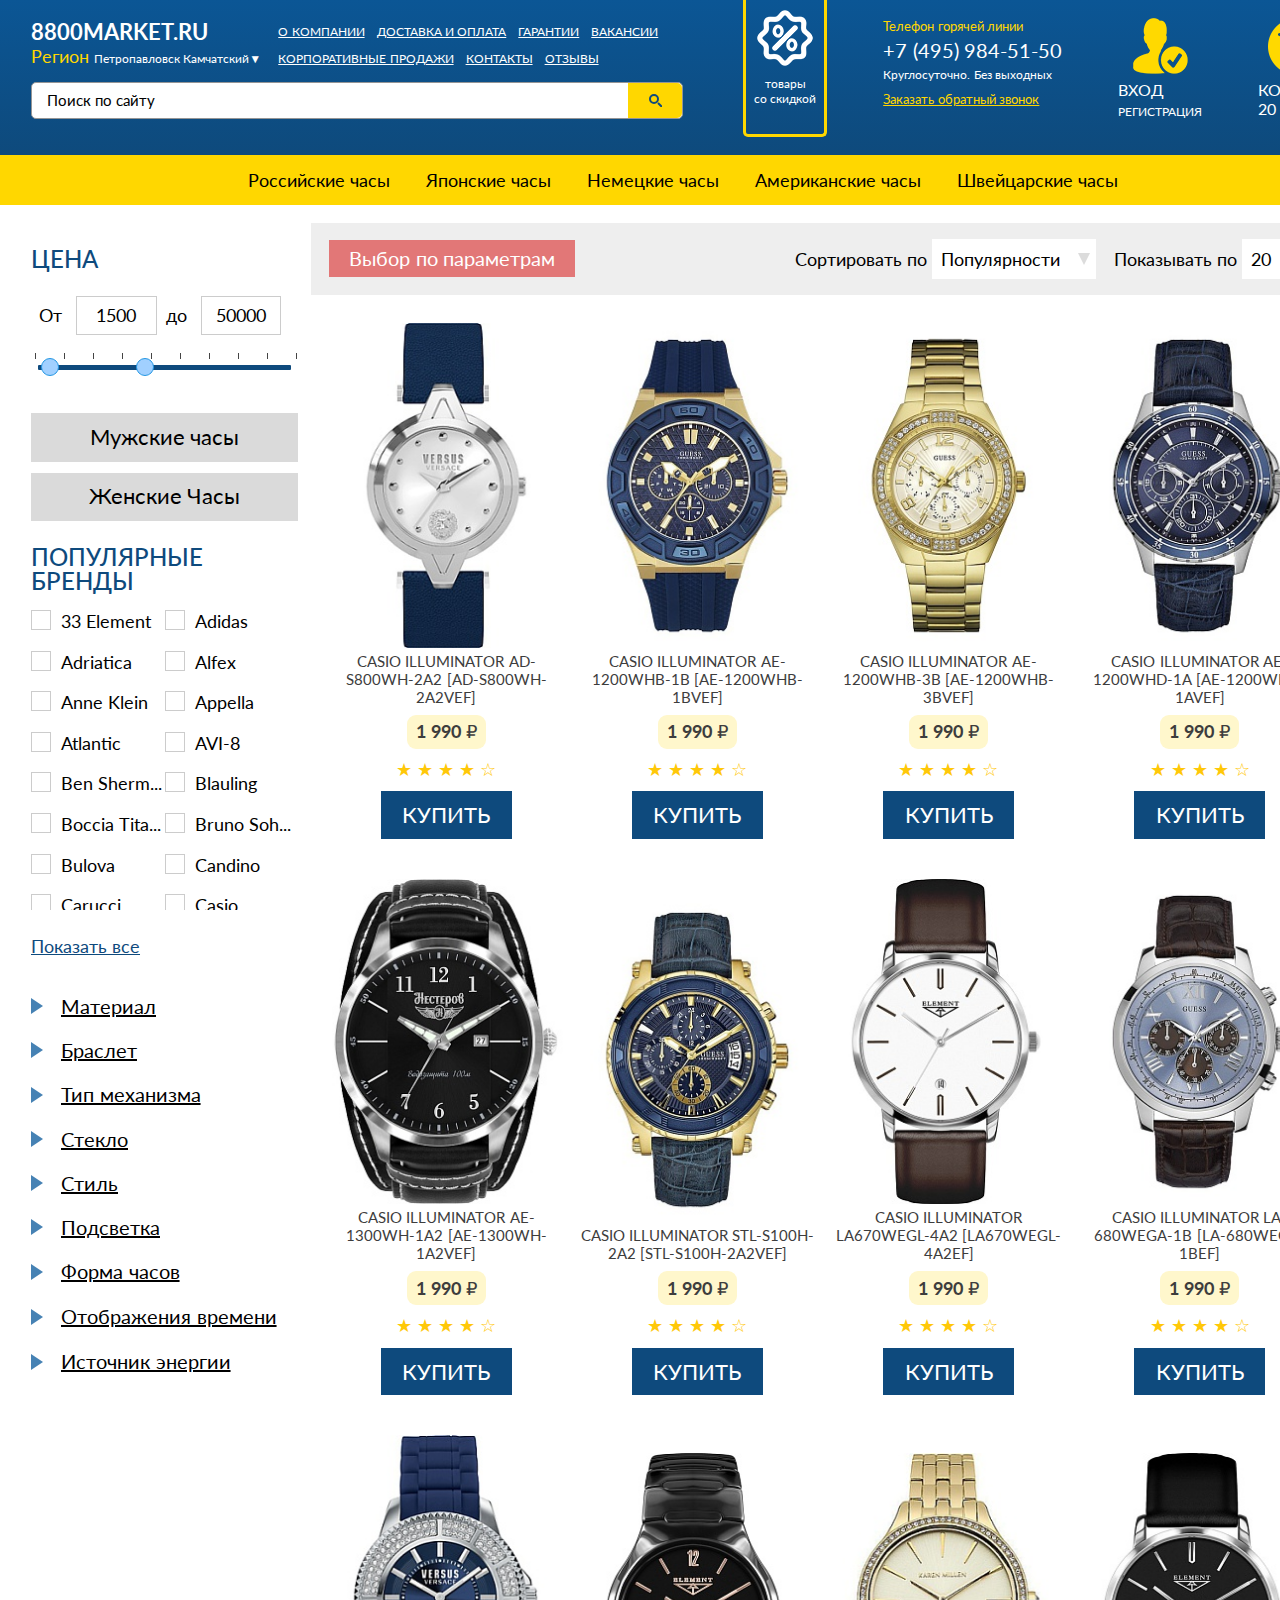
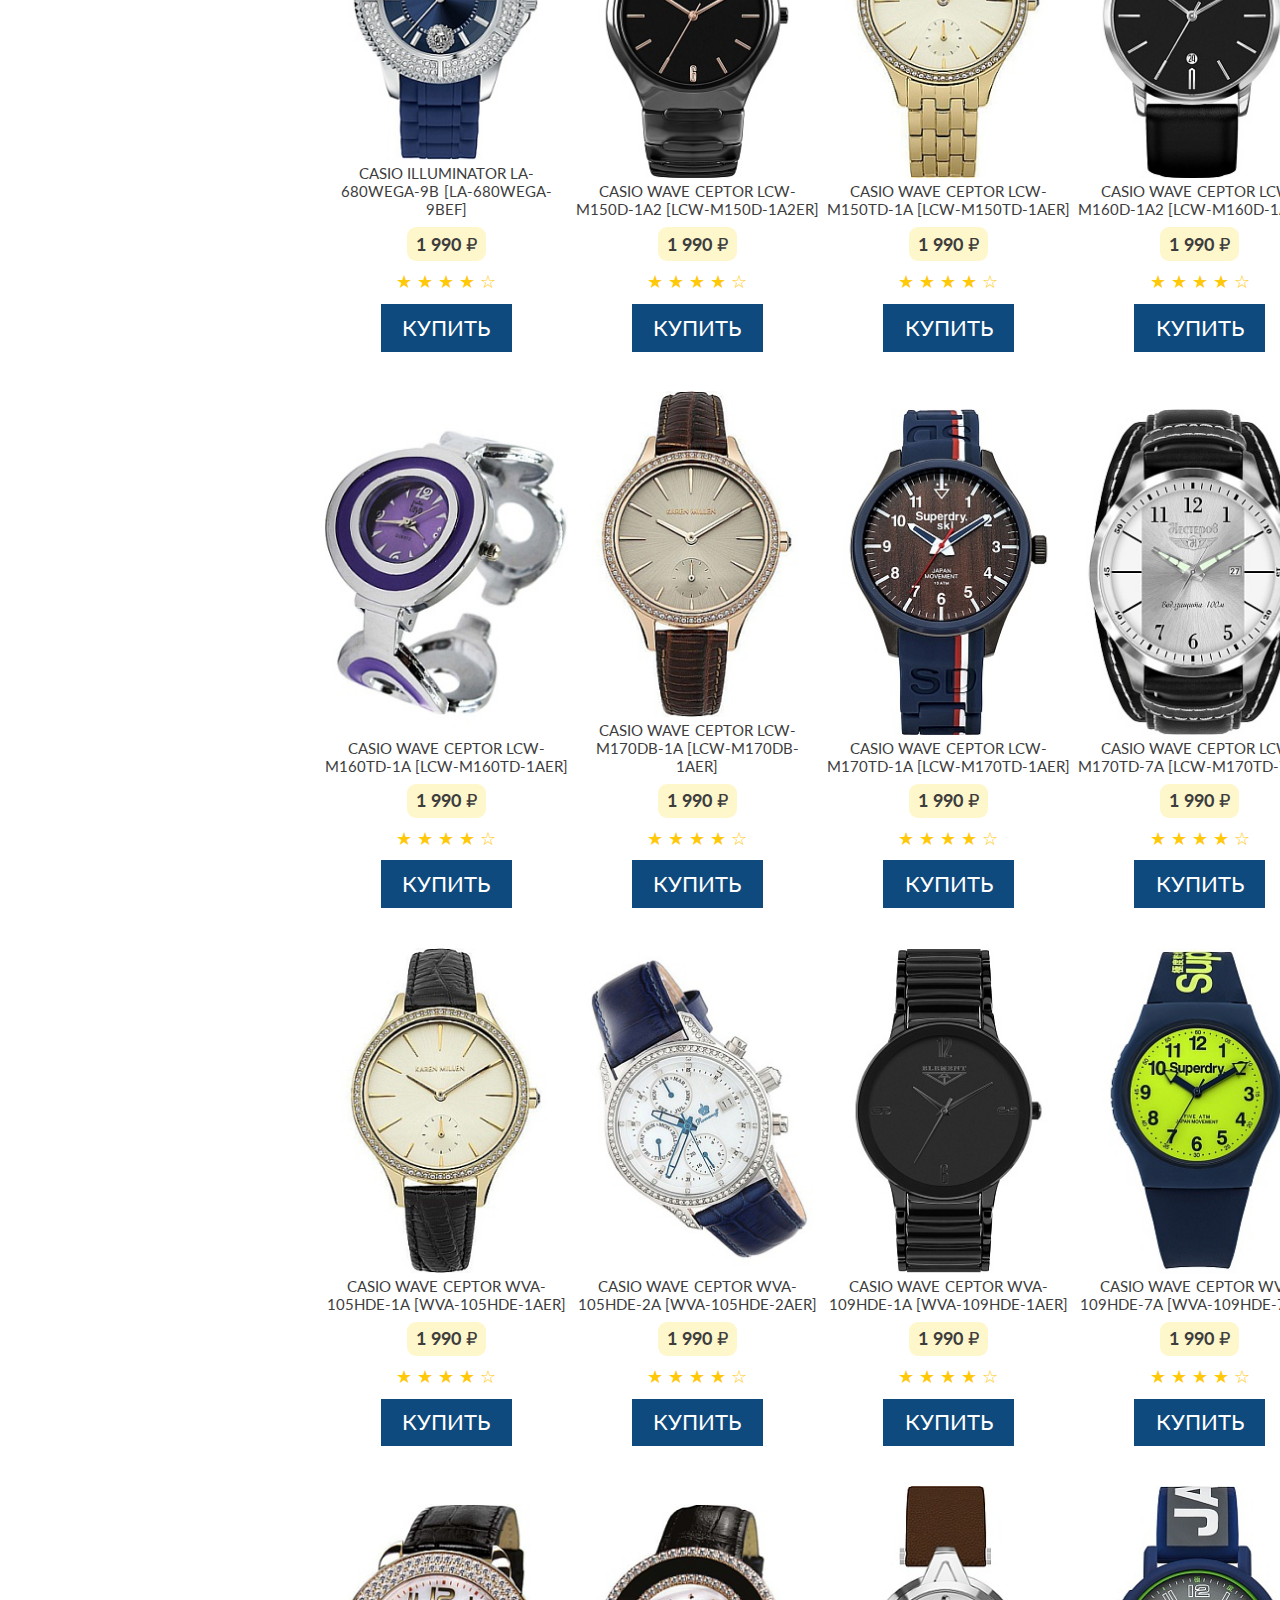
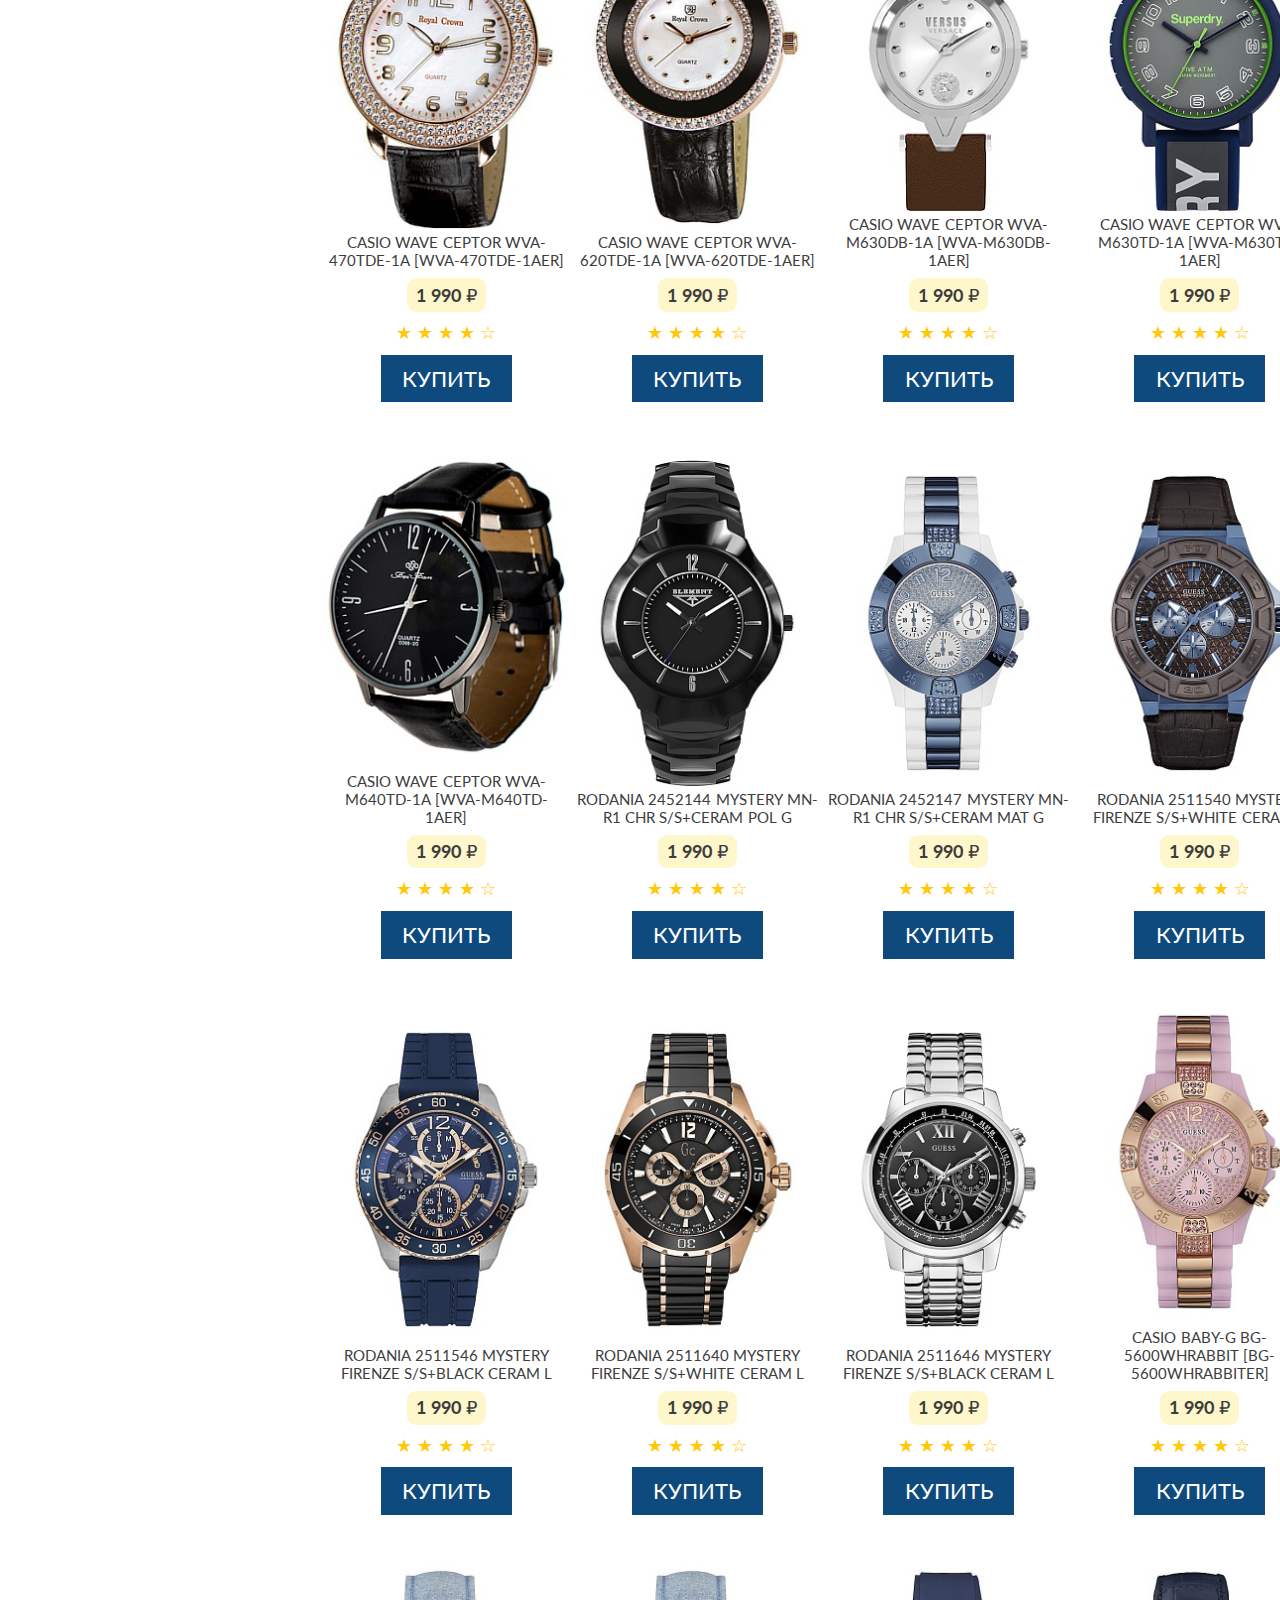
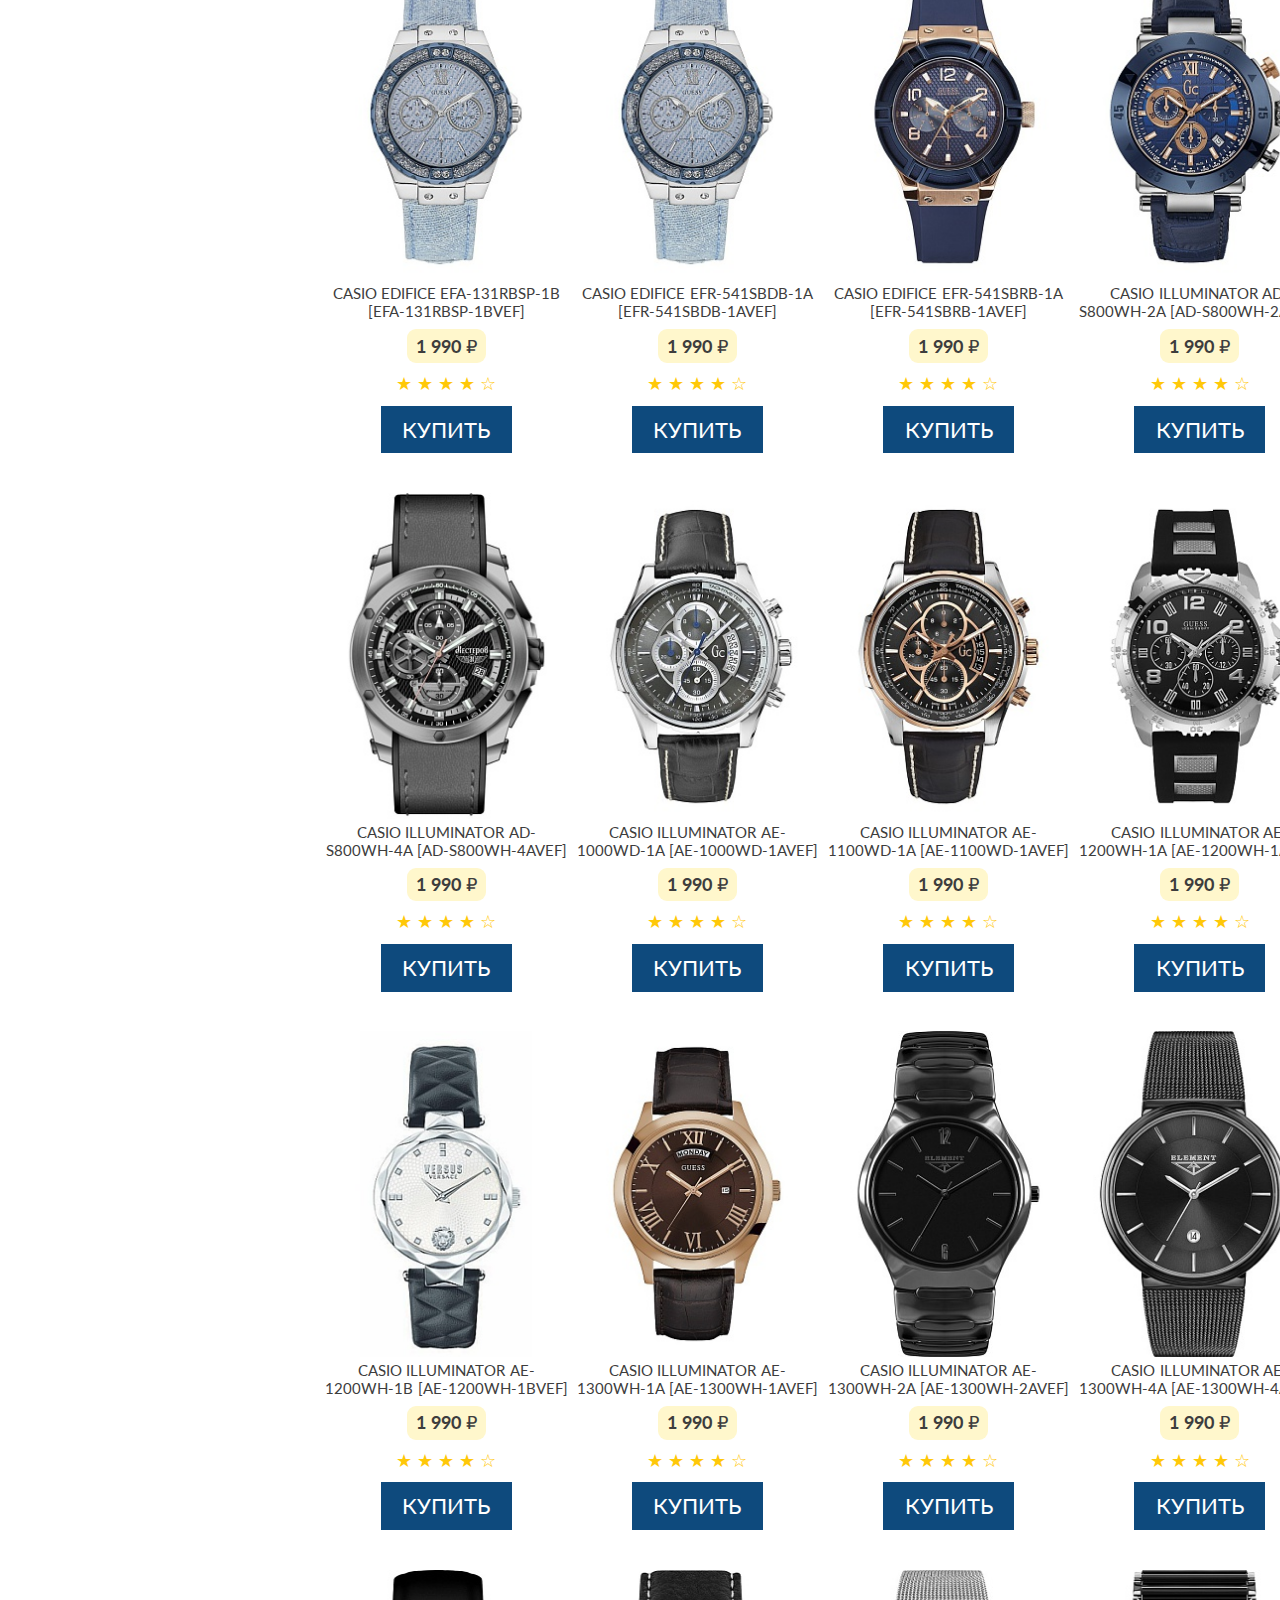
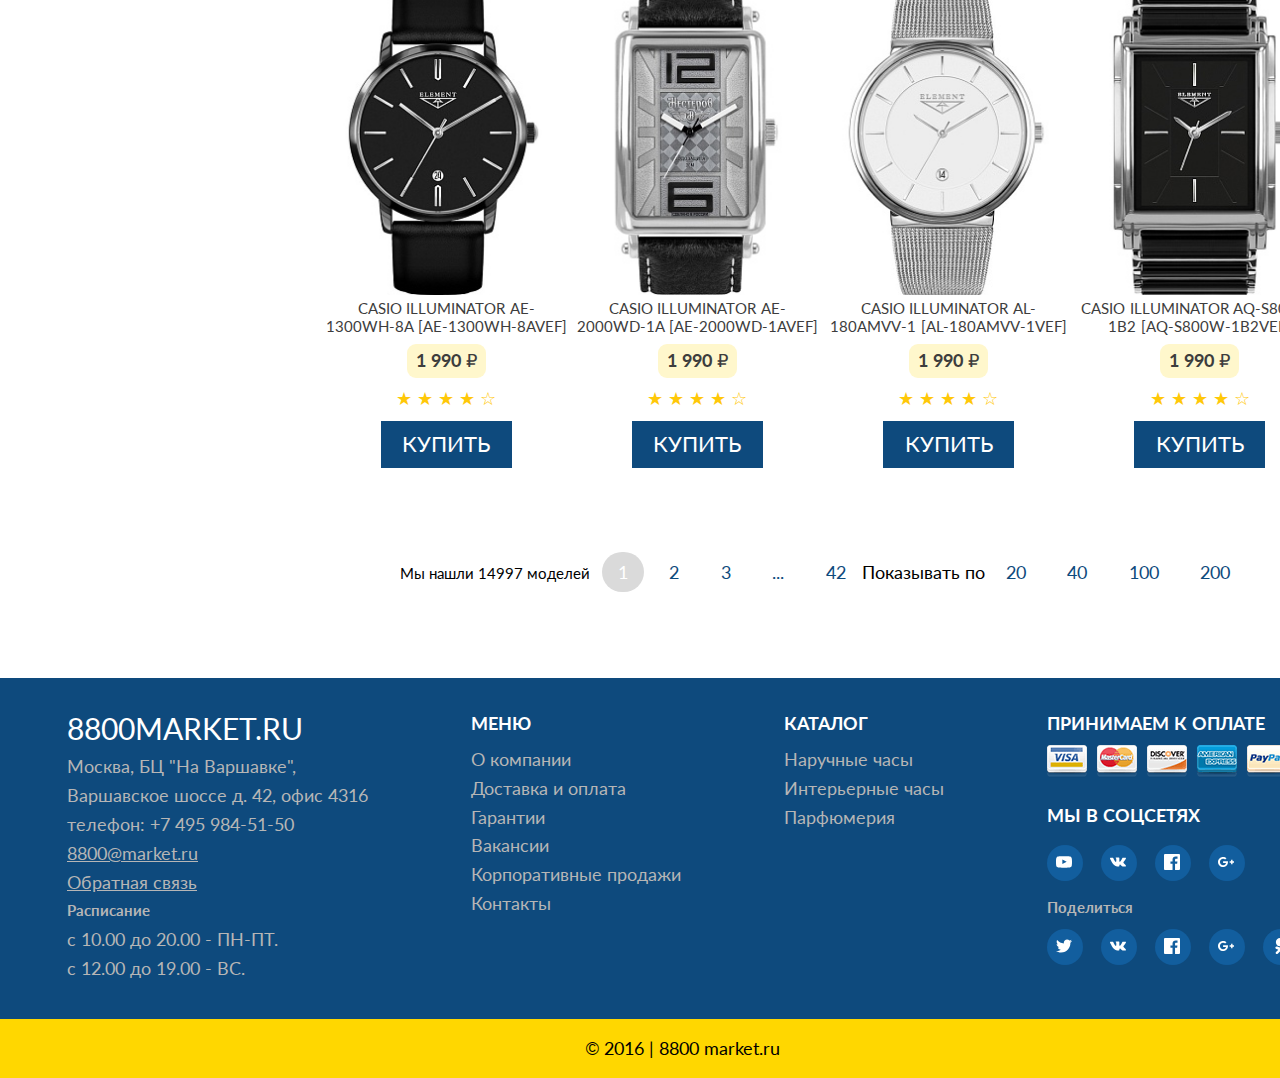
==== commit 1d550910: "+" ====
--- a/index.html
+++ b/index.html
@@ -1,5 +1,1075 @@
-<!DOCTYPE html><html lang="ru"><head><meta charset="utf-8"><title>pageTitle</title><meta name="description" content="pageDescription"><meta name="keywords" content="pageKeywords"><link href="./assets/css/common.css" rel="stylesheet"></head><body><header><div class="wr_Content HERE_header flex"><div class="header_L"><nav class="links"><a href="#">О компании</a><a href="#">Доставка и оплата</a><a href="#">Гарантии</a><a href="#">Вакансии</a><a href="#">Корпоративные продажи</a><a href="#">Контакты</a><a href="#">Отзывы</a></nav><a id="logo" href="index.html">8800MARKET.RU</a><p href="#" class="toggle-region">Регион <a href="#" data-modal="md_regions">Петропавловск Камчатский</a></p><form id="search"><input type="search" placeholder="Поиск по сайту">
-
-</form></div><div class="header_R flex"><a href="#" class="sale">товары <br>со скидкой</a><p class="call"><i>Телефон горячей линии</i><i>+7 (495) 984-51-50</i><i>Круглосуточно. Без выходных</i><a href="#" data-modal="md_callMe">Заказать обратный звонок		</a></p><div class="cabinet"><a href="#">Вход</a><a href="#">Регистрация</a></div><div class="cart"><a href="cart.html">Корзина</a><i>20 358 Р</i></div></div></div><nav class="gold"><a href="#">Российские часы</a><a href="#">Японские часы</a><a href="#">Немецкие часы</a><a href="#">Американские часы</a><a href="#">Швейцарские часы</a></nav></header><!--MODAL--><div id="md_regions" hidden="" class="overlay"><div class="modal"><div class="close"></div><h1>Доставляем по всей России</h1><div class="regions-table flex_w"><input type="text" placeholder="Введите название своего города / населенного пункта" class="search"><a href="">Москва</a><a href="">Санкт-Петербург</a><a href="">Архангельск</a><a href="">Астрахань</a><a href="">Барнаул</a><a href="">Белгород</a><a href="">Брянск</a><a href="">Владикавказ</a><a href="">Волгоград</a><a href="">Воронеж</a><a href="">Иваново</a><a href="">Ирбит</a><a href="">Иркутск</a><a href="">Казань</a><a href="">Калининград</a><a href="">Калуга</a><a href="">Кемерово</a><a href="">Кинешма</a><a href="">Краснодар</a><a href="">Красноярск</a><a href="">Липецк</a><a href="">Майкоп</a><a href="">Массив Мшинская</a><a href="">Михайловка</a><a href="">Михайловск</a><a href="">Невинномысск</a><a href="">Нижний Новгород</a><a href="">Новокузнецк</a><a href="">Новосибирск</a><a href="">Октябрьский</a><a href="">Омск</a><a href="">Оренбург</a><a href="">Орск</a><a href="">Орёл</a><a href="">Пенза</a><a href="">Прокопьевск</a><a href="">Ростов-на-Дону</a><a href="">Рязань</a><a href="">Самара</a><a href="">Саратов</a><a href="">Светлоград</a><a href="">Северск</a><a href="">Симферополь</a><a href="">Ставрополь</a><a href="">Стерлитамак</a><a href="">Сызрань</a><a href="">Таганрог</a><a href="">Тверь</a><a href="">Тольятти</a><a href="">Томск</a><a href="">Тула</a><a href="">Тюмень</a><a href="">Улан-Удэ</a><a href="">Ульяновск</a><a href="">Уфа</a><a href="">Фролово</a><a href="">Хабаровск</a><a href="">Челябинск</a><a href="">Чита</a><a href="">Ярославль</a></div></div></div><div id="md_callMe" hidden="" class="overlay"><div class="modal"><div class="close"></div><h1>Обратный звонок</h1><div class="center"><h2>Введите ваш номер телефона</h2><input type="tel" required placeholder="+7-xxx-xxx-xx-xx" title="номер телефона"><button type="submit">Жду звонка</button></div></div></div><div class="wr_Content HERE_catalog flex"><div class="LP_filter"><h2>Цена</h2><div class="range-slider"><span>Oт<input type="number" value="1500" min="0" max="120000">до<input type="number" value="50000" min="0" max="120000"></span><input value="1500" min="0" max="120000" step="500" type="range"><input value="50000" min="0" max="120000" step="500" type="range"><svg width="100%" height="24"><line x1="4" y1="0" x2="300" y2="0" stroke="#444" stroke-width="12" stroke-dasharray="1 28"></line></svg></div><a href="" class="btn">Мужские часы</a><a href="" class="btn">Женские Часы</a><!--Popular brands--><h2>Популярные бренды</h2><div class="top-brand flex_w"><label class="control checkbox"><input type="checkbox" name="name"><i class="control-indicator"></i>Casio</label><label class="control checkbox"><input type="checkbox" name="name"><i class="control-indicator"></i>Chronotech</label><label class="control checkbox"><input type="checkbox" name="name"><i class="control-indicator"></i>Citizen</label><label class="control checkbox"><input type="checkbox" name="name"><i class="control-indicator"></i>Orient</label><label class="control checkbox"><input type="checkbox" name="name"><i class="control-indicator"></i>Daniel Wellington</label><label class="control checkbox"><input type="checkbox" name="name"><i class="control-indicator"></i>Danish Design</label><label class="control checkbox"><input type="checkbox" name="name"><i class="control-indicator"></i>Detomaso</label><label class="control checkbox"><input type="checkbox" name="name"><i class="control-indicator"></i>Diesel</label><label class="control checkbox"><input type="checkbox" name="name"><i class="control-indicator"></i>DKNY</label><label class="control checkbox"><input type="checkbox" name="name"><i class="control-indicator"></i>Emporio Armani</label></div><a href="#" data-modal="md_brands" class="dblock">Показать все</a><div class="expander"><div class="exp_trigger">Материал</div><div class="exp_content"><label class="control checkbox"><input type="checkbox" name="name"><i class="control-indicator"></i>Параметр</label><label class="control checkbox"><input type="checkbox" name="name"><i class="control-indicator"></i>Другой параметр</label><label class="control checkbox"><input type="checkbox" name="name"><i class="control-indicator"></i>Третий параметр</label><label class="control checkbox"><input type="checkbox" name="name"><i class="control-indicator"></i>Очень длинный-предлинный параметр</label></div></div><div class="expander"><div class="exp_trigger">Браслет</div><div class="exp_content"><label class="control checkbox"><input type="checkbox" name="name"><i class="control-indicator"></i>Параметр</label><label class="control checkbox"><input type="checkbox" name="name"><i class="control-indicator"></i>Другой параметр</label><label class="control checkbox"><input type="checkbox" name="name"><i class="control-indicator"></i>Третий параметр</label><label class="control checkbox"><input type="checkbox" name="name"><i class="control-indicator"></i>Очень длинный-предлинный параметр</label></div></div><div class="expander"><div class="exp_trigger">Тип механизма</div><div class="exp_content"><label class="control checkbox"><input type="checkbox" name="name"><i class="control-indicator"></i>Параметр</label><label class="control checkbox"><input type="checkbox" name="name"><i class="control-indicator"></i>Другой параметр</label><label class="control checkbox"><input type="checkbox" name="name"><i class="control-indicator"></i>Третий параметр</label><label class="control checkbox"><input type="checkbox" name="name"><i class="control-indicator"></i>Очень длинный-предлинный параметр</label></div></div><div class="expander"><div class="exp_trigger">Стекло</div><div class="exp_content"><label class="control checkbox"><input type="checkbox" name="name"><i class="control-indicator"></i>Параметр</label><label class="control checkbox"><input type="checkbox" name="name"><i class="control-indicator"></i>Другой параметр</label><label class="control checkbox"><input type="checkbox" name="name"><i class="control-indicator"></i>Третий параметр</label><label class="control checkbox"><input type="checkbox" name="name"><i class="control-indicator"></i>Очень длинный-предлинный параметр</label></div></div><div class="expander"><div class="exp_trigger">Стиль</div><div class="exp_content"><label class="control checkbox"><input type="checkbox" name="name"><i class="control-indicator"></i>Параметр</label><label class="control checkbox"><input type="checkbox" name="name"><i class="control-indicator"></i>Другой параметр</label><label class="control checkbox"><input type="checkbox" name="name"><i class="control-indicator"></i>Третий параметр</label><label class="control checkbox"><input type="checkbox" name="name"><i class="control-indicator"></i>Очень длинный-предлинный параметр</label></div></div><div class="expander"><div class="exp_trigger">Подсветка</div><div class="exp_content"><label class="control checkbox"><input type="checkbox" name="name"><i class="control-indicator"></i>Параметр</label><label class="control checkbox"><input type="checkbox" name="name"><i class="control-indicator"></i>Другой параметр</label><label class="control checkbox"><input type="checkbox" name="name"><i class="control-indicator"></i>Третий параметр</label><label class="control checkbox"><input type="checkbox" name="name"><i class="control-indicator"></i>Очень длинный-предлинный параметр</label></div></div><div class="expander"><div class="exp_trigger">Форма часов</div><div class="exp_content"><label class="control checkbox"><input type="checkbox" name="name"><i class="control-indicator"></i>Параметр</label><label class="control checkbox"><input type="checkbox" name="name"><i class="control-indicator"></i>Другой параметр</label><label class="control checkbox"><input type="checkbox" name="name"><i class="control-indicator"></i>Третий параметр</label><label class="control checkbox"><input type="checkbox" name="name"><i class="control-indicator"></i>Очень длинный-предлинный параметр</label></div></div><div class="expander"><div class="exp_trigger">Отображения времени</div><div class="exp_content"><label class="control checkbox"><input type="checkbox" name="name"><i class="control-indicator"></i>Параметр</label><label class="control checkbox"><input type="checkbox" name="name"><i class="control-indicator"></i>Другой параметр</label><label class="control checkbox"><input type="checkbox" name="name"><i class="control-indicator"></i>Третий параметр</label><label class="control checkbox"><input type="checkbox" name="name"><i class="control-indicator"></i>Очень длинный-предлинный параметр</label></div></div><div class="expander"><div class="exp_trigger">Источник энергии</div><div class="exp_content"><label class="control checkbox"><input type="checkbox" name="name"><i class="control-indicator"></i>Параметр</label><label class="control checkbox"><input type="checkbox" name="name"><i class="control-indicator"></i>Другой параметр</label><label class="control checkbox"><input type="checkbox" name="name"><i class="control-indicator"></i>Третий параметр</label><label class="control checkbox"><input type="checkbox" name="name"><i class="control-indicator"></i>Очень длинный-предлинный параметр</label></div></div></div><div class="Catalog"><div class="setsort">Cортировать по<a href="#" class="current">популярности</a><a href="#">цене</a><a href="#">скидке</a><a href="#">новизне</a></div><div class="catalog_items"><div class="item"><a href="cart_2.html"><img src="assets/img/watch_246x328/1.jpg" alt=""></a><div class="item_dscr"><div class="name">Casio Illuminator AD-S800WH-2A2 [AD-S800WH-2A2VEF]</div><div class="price">1 990 руб.</div><div class="star">★ ★ ★ ★ ☆</div></div><!--a(href="") WTF--><a href="order.html" class="btn">Купить</a></div><div class="item"><a href="cart_2.html"><img src="assets/img/watch_246x328/2.jpg" alt=""></a><div class="item_dscr"><div class="name">Casio Illuminator AE-1200WHB-1B [AE-1200WHB-1BVEF]</div><div class="price">1 990 руб.</div><div class="star">★ ★ ★ ★ ☆</div></div><!--a(href="") WTF--><a href="order.html" class="btn">Купить</a></div><div class="item"><a href="cart_2.html"><img src="assets/img/watch_246x328/3.jpg" alt=""></a><div class="item_dscr"><div class="name">Casio Illuminator AE-1200WHB-3B [AE-1200WHB-3BVEF]</div><div class="price">1 990 руб.</div><div class="star">★ ★ ★ ★ ☆</div></div><!--a(href="") WTF--><a href="order.html" class="btn">Купить</a></div><div class="item"><a href="cart_2.html"><img src="assets/img/watch_246x328/4.jpg" alt=""></a><div class="item_dscr"><div class="name">Casio Illuminator AE-1200WHD-1A [AE-1200WHD-1AVEF]</div><div class="price">1 990 руб.</div><div class="star">★ ★ ★ ★ ☆</div></div><!--a(href="") WTF--><a href="order.html" class="btn">Купить</a></div><div class="item"><a href="cart_2.html"><img src="assets/img/watch_246x328/5.jpg" alt=""></a><div class="item_dscr"><div class="name">Casio Illuminator AE-1300WH-1A2 [AE-1300WH-1A2VEF]</div><div class="price">1 990 руб.</div><div class="star">★ ★ ★ ★ ☆</div></div><!--a(href="") WTF--><a href="order.html" class="btn">Купить</a></div><div class="item"><a href="cart_2.html"><img src="assets/img/watch_246x328/6.jpg" alt=""></a><div class="item_dscr"><div class="name">Casio Illuminator STL-S100H-2A2 [STL-S100H-2A2VEF]</div><div class="price">1 990 руб.</div><div class="star">★ ★ ★ ★ ☆</div></div><!--a(href="") WTF--><a href="order.html" class="btn">Купить</a></div><div class="item"><a href="cart_2.html"><img src="assets/img/watch_246x328/7.jpg" alt=""></a><div class="item_dscr"><div class="name">Casio Illuminator LA670WEGL-4A2 [LA670WEGL-4A2EF]</div><div class="price">1 990 руб.</div><div class="star">★ ★ ★ ★ ☆</div></div><!--a(href="") WTF--><a href="order.html" class="btn">Купить</a></div><div class="item"><a href="cart_2.html"><img src="assets/img/watch_246x328/8.jpg" alt=""></a><div class="item_dscr"><div class="name">Casio Illuminator LA-680WEGA-1B [LA-680WEGA-1BEF]</div><div class="price">1 990 руб.</div><div class="star">★ ★ ★ ★ ☆</div></div><!--a(href="") WTF--><a href="order.html" class="btn">Купить</a></div><div class="item"><a href="cart_2.html"><img src="assets/img/watch_246x328/9.jpg" alt=""></a><div class="item_dscr"><div class="name">Casio Illuminator LA-680WEGA-9B [LA-680WEGA-9BEF]</div><div class="price">1 990 руб.</div><div class="star">★ ★ ★ ★ ☆</div></div><!--a(href="") WTF--><a href="order.html" class="btn">Купить</a></div><div class="item"><a href="cart_2.html"><img src="assets/img/watch_246x328/10.jpg" alt=""></a><div class="item_dscr"><div class="name">Casio WAVE CEPTOR LCW-M150D-1A2 [LCW-M150D-1A2ER]</div><div class="price">1 990 руб.</div><div class="star">★ ★ ★ ★ ☆</div></div><!--a(href="") WTF--><a href="order.html" class="btn">Купить</a></div><div class="item"><a href="cart_2.html"><img src="assets/img/watch_246x328/11.jpg" alt=""></a><div class="item_dscr"><div class="name">Casio WAVE CEPTOR LCW-M150TD-1A [LCW-M150TD-1AER]</div><div class="price">1 990 руб.</div><div class="star">★ ★ ★ ★ ☆</div></div><!--a(href="") WTF--><a href="order.html" class="btn">Купить</a></div><div class="item"><a href="cart_2.html"><img src="assets/img/watch_246x328/12.jpg" alt=""></a><div class="item_dscr"><div class="name">Casio WAVE CEPTOR LCW-M160D-1A2 [LCW-M160D-1A2ER]</div><div class="price">1 990 руб.</div><div class="star">★ ★ ★ ★ ☆</div></div><!--a(href="") WTF--><a href="order.html" class="btn">Купить</a></div><div class="item"><a href="cart_2.html"><img src="assets/img/watch_246x328/13.jpg" alt=""></a><div class="item_dscr"><div class="name">Casio WAVE CEPTOR LCW-M160TD-1A [LCW-M160TD-1AER]</div><div class="price">1 990 руб.</div><div class="star">★ ★ ★ ★ ☆</div></div><!--a(href="") WTF--><a href="order.html" class="btn">Купить</a></div><div class="item"><a href="cart_2.html"><img src="assets/img/watch_246x328/14.jpg" alt=""></a><div class="item_dscr"><div class="name">Casio WAVE CEPTOR LCW-M170DB-1A [LCW-M170DB-1AER]</div><div class="price">1 990 руб.</div><div class="star">★ ★ ★ ★ ☆</div></div><!--a(href="") WTF--><a href="order.html" class="btn">Купить</a></div><div class="item"><a href="cart_2.html"><img src="assets/img/watch_246x328/15.jpg" alt=""></a><div class="item_dscr"><div class="name">Casio WAVE CEPTOR LCW-M170TD-1A [LCW-M170TD-1AER]</div><div class="price">1 990 руб.</div><div class="star">★ ★ ★ ★ ☆</div></div><!--a(href="") WTF--><a href="order.html" class="btn">Купить</a></div><div class="item"><a href="cart_2.html"><img src="assets/img/watch_246x328/16.jpg" alt=""></a><div class="item_dscr"><div class="name">Casio WAVE CEPTOR LCW-M170TD-7A [LCW-M170TD-7AER]</div><div class="price">1 990 руб.</div><div class="star">★ ★ ★ ★ ☆</div></div><!--a(href="") WTF--><a href="order.html" class="btn">Купить</a></div><div class="item"><a href="cart_2.html"><img src="assets/img/watch_246x328/17.jpg" alt=""></a><div class="item_dscr"><div class="name">Casio WAVE CEPTOR WVA-105HDE-1A [WVA-105HDE-1AER]</div><div class="price">1 990 руб.</div><div class="star">★ ★ ★ ★ ☆</div></div><!--a(href="") WTF--><a href="order.html" class="btn">Купить</a></div><div class="item"><a href="cart_2.html"><img src="assets/img/watch_246x328/18.jpg" alt=""></a><div class="item_dscr"><div class="name">Casio WAVE CEPTOR WVA-105HDE-2A [WVA-105HDE-2AER]</div><div class="price">1 990 руб.</div><div class="star">★ ★ ★ ★ ☆</div></div><!--a(href="") WTF--><a href="order.html" class="btn">Купить</a></div><div class="item"><a href="cart_2.html"><img src="assets/img/watch_246x328/19.jpg" alt=""></a><div class="item_dscr"><div class="name">Casio WAVE CEPTOR WVA-109HDE-1A [WVA-109HDE-1AER]</div><div class="price">1 990 руб.</div><div class="star">★ ★ ★ ★ ☆</div></div><!--a(href="") WTF--><a href="order.html" class="btn">Купить</a></div><div class="item"><a href="cart_2.html"><img src="assets/img/watch_246x328/20.jpg" alt=""></a><div class="item_dscr"><div class="name">Casio WAVE CEPTOR WVA-109HDE-7A [WVA-109HDE-7AER]</div><div class="price">1 990 руб.</div><div class="star">★ ★ ★ ★ ☆</div></div><!--a(href="") WTF--><a href="order.html" class="btn">Купить</a></div><div class="item"><a href="cart_2.html"><img src="assets/img/watch_246x328/21.jpg" alt=""></a><div class="item_dscr"><div class="name">Casio WAVE CEPTOR WVA-470TDE-1A [WVA-470TDE-1AER]</div><div class="price">1 990 руб.</div><div class="star">★ ★ ★ ★ ☆</div></div><!--a(href="") WTF--><a href="order.html" class="btn">Купить</a></div><div class="item"><a href="cart_2.html"><img src="assets/img/watch_246x328/22.jpg" alt=""></a><div class="item_dscr"><div class="name">Casio WAVE CEPTOR WVA-620TDE-1A [WVA-620TDE-1AER]</div><div class="price">1 990 руб.</div><div class="star">★ ★ ★ ★ ☆</div></div><!--a(href="") WTF--><a href="order.html" class="btn">Купить</a></div><div class="item"><a href="cart_2.html"><img src="assets/img/watch_246x328/23.jpg" alt=""></a><div class="item_dscr"><div class="name">Casio WAVE CEPTOR WVA-M630DB-1A [WVA-M630DB-1AER]</div><div class="price">1 990 руб.</div><div class="star">★ ★ ★ ★ ☆</div></div><!--a(href="") WTF--><a href="order.html" class="btn">Купить</a></div><div class="item"><a href="cart_2.html"><img src="assets/img/watch_246x328/24.jpg" alt=""></a><div class="item_dscr"><div class="name">Casio WAVE CEPTOR WVA-M630TD-1A [WVA-M630TD-1AER]</div><div class="price">1 990 руб.</div><div class="star">★ ★ ★ ★ ☆</div></div><!--a(href="") WTF--><a href="order.html" class="btn">Купить</a></div><div class="item"><a href="cart_2.html"><img src="assets/img/watch_246x328/25.jpg" alt=""></a><div class="item_dscr"><div class="name">Casio WAVE CEPTOR WVA-M640TD-1A [WVA-M640TD-1AER]</div><div class="price">1 990 руб.</div><div class="star">★ ★ ★ ★ ☆</div></div><!--a(href="") WTF--><a href="order.html" class="btn">Купить</a></div><div class="item"><a href="cart_2.html"><img src="assets/img/watch_246x328/26.jpg" alt=""></a><div class="item_dscr"><div class="name">Rodania 2452144 MYSTERY MN-R1 CHR S/S+CERAM POL G</div><div class="price">1 990 руб.</div><div class="star">★ ★ ★ ★ ☆</div></div><!--a(href="") WTF--><a href="order.html" class="btn">Купить</a></div><div class="item"><a href="cart_2.html"><img src="assets/img/watch_246x328/27.jpg" alt=""></a><div class="item_dscr"><div class="name">Rodania 2452147 MYSTERY MN-R1 CHR S/S+CERAM MAT G</div><div class="price">1 990 руб.</div><div class="star">★ ★ ★ ★ ☆</div></div><!--a(href="") WTF--><a href="order.html" class="btn">Купить</a></div><div class="item"><a href="cart_2.html"><img src="assets/img/watch_246x328/28.jpg" alt=""></a><div class="item_dscr"><div class="name">Rodania 2511540 MYSTERY FIRENZE S/S+WHITE CERAM L</div><div class="price">1 990 руб.</div><div class="star">★ ★ ★ ★ ☆</div></div><!--a(href="") WTF--><a href="order.html" class="btn">Купить</a></div><div class="item"><a href="cart_2.html"><img src="assets/img/watch_246x328/29.jpg" alt=""></a><div class="item_dscr"><div class="name">Rodania 2511546 MYSTERY FIRENZE S/S+BLACK CERAM L</div><div class="price">1 990 руб.</div><div class="star">★ ★ ★ ★ ☆</div></div><!--a(href="") WTF--><a href="order.html" class="btn">Купить</a></div><div class="item"><a href="cart_2.html"><img src="assets/img/watch_246x328/30.jpg" alt=""></a><div class="item_dscr"><div class="name">Rodania 2511640 MYSTERY FIRENZE S/S+WHITE CERAM L</div><div class="price">1 990 руб.</div><div class="star">★ ★ ★ ★ ☆</div></div><!--a(href="") WTF--><a href="order.html" class="btn">Купить</a></div><div class="item"><a href="cart_2.html"><img src="assets/img/watch_246x328/31.jpg" alt=""></a><div class="item_dscr"><div class="name">Rodania 2511646 MYSTERY FIRENZE S/S+BLACK CERAM L</div><div class="price">1 990 руб.</div><div class="star">★ ★ ★ ★ ☆</div></div><!--a(href="") WTF--><a href="order.html" class="btn">Купить</a></div><div class="item"><a href="cart_2.html"><img src="assets/img/watch_246x328/32.jpg" alt=""></a><div class="item_dscr"><div class="name">Casio Baby-G BG-5600WHRABBIT [BG-5600WHRABBITER]</div><div class="price">1 990 руб.</div><div class="star">★ ★ ★ ★ ☆</div></div><!--a(href="") WTF--><a href="order.html" class="btn">Купить</a></div><div class="item"><a href="cart_2.html"><img src="assets/img/watch_246x328/33.jpg" alt=""></a><div class="item_dscr"><div class="name">Casio EDIFICE EFA-131RBSP-1B [EFA-131RBSP-1BVEF]</div><div class="price">1 990 руб.</div><div class="star">★ ★ ★ ★ ☆</div></div><!--a(href="") WTF--><a href="order.html" class="btn">Купить</a></div><div class="item"><a href="cart_2.html"><img src="assets/img/watch_246x328/34.jpg" alt=""></a><div class="item_dscr"><div class="name">Casio EDIFICE EFR-541SBDB-1A [EFR-541SBDB-1AVEF]</div><div class="price">1 990 руб.</div><div class="star">★ ★ ★ ★ ☆</div></div><!--a(href="") WTF--><a href="order.html" class="btn">Купить</a></div><div class="item"><a href="cart_2.html"><img src="assets/img/watch_246x328/35.jpg" alt=""></a><div class="item_dscr"><div class="name">Casio EDIFICE EFR-541SBRB-1A [EFR-541SBRB-1AVEF]</div><div class="price">1 990 руб.</div><div class="star">★ ★ ★ ★ ☆</div></div><!--a(href="") WTF--><a href="order.html" class="btn">Купить</a></div><div class="item"><a href="cart_2.html"><img src="assets/img/watch_246x328/36.jpg" alt=""></a><div class="item_dscr"><div class="name">Casio Illuminator AD-S800WH-2A [AD-S800WH-2AVEF]</div><div class="price">1 990 руб.</div><div class="star">★ ★ ★ ★ ☆</div></div><!--a(href="") WTF--><a href="order.html" class="btn">Купить</a></div><div class="item"><a href="cart_2.html"><img src="assets/img/watch_246x328/37.jpg" alt=""></a><div class="item_dscr"><div class="name">Casio Illuminator AD-S800WH-4A [AD-S800WH-4AVEF]</div><div class="price">1 990 руб.</div><div class="star">★ ★ ★ ★ ☆</div></div><!--a(href="") WTF--><a href="order.html" class="btn">Купить</a></div><div class="item"><a href="cart_2.html"><img src="assets/img/watch_246x328/38.jpg" alt=""></a><div class="item_dscr"><div class="name">Casio Illuminator AE-1000WD-1A [AE-1000WD-1AVEF]</div><div class="price">1 990 руб.</div><div class="star">★ ★ ★ ★ ☆</div></div><!--a(href="") WTF--><a href="order.html" class="btn">Купить</a></div><div class="item"><a href="cart_2.html"><img src="assets/img/watch_246x328/39.jpg" alt=""></a><div class="item_dscr"><div class="name">Casio Illuminator AE-1100WD-1A [AE-1100WD-1AVEF]</div><div class="price">1 990 руб.</div><div class="star">★ ★ ★ ★ ☆</div></div><!--a(href="") WTF--><a href="order.html" class="btn">Купить</a></div><div class="item"><a href="cart_2.html"><img src="assets/img/watch_246x328/40.jpg" alt=""></a><div class="item_dscr"><div class="name">Casio Illuminator AE-1200WH-1A [AE-1200WH-1AVEF]</div><div class="price">1 990 руб.</div><div class="star">★ ★ ★ ★ ☆</div></div><!--a(href="") WTF--><a href="order.html" class="btn">Купить</a></div><div class="item"><a href="cart_2.html"><img src="assets/img/watch_246x328/41.jpg" alt=""></a><div class="item_dscr"><div class="name">Casio Illuminator AE-1200WH-1B [AE-1200WH-1BVEF]</div><div class="price">1 990 руб.</div><div class="star">★ ★ ★ ★ ☆</div></div><!--a(href="") WTF--><a href="order.html" class="btn">Купить</a></div><div class="item"><a href="cart_2.html"><img src="assets/img/watch_246x328/42.jpg" alt=""></a><div class="item_dscr"><div class="name">Casio Illuminator AE-1300WH-1A [AE-1300WH-1AVEF]</div><div class="price">1 990 руб.</div><div class="star">★ ★ ★ ★ ☆</div></div><!--a(href="") WTF--><a href="order.html" class="btn">Купить</a></div><div class="item"><a href="cart_2.html"><img src="assets/img/watch_246x328/43.jpg" alt=""></a><div class="item_dscr"><div class="name">Casio Illuminator AE-1300WH-2A [AE-1300WH-2AVEF]</div><div class="price">1 990 руб.</div><div class="star">★ ★ ★ ★ ☆</div></div><!--a(href="") WTF--><a href="order.html" class="btn">Купить</a></div><div class="item"><a href="cart_2.html"><img src="assets/img/watch_246x328/44.jpg" alt=""></a><div class="item_dscr"><div class="name">Casio Illuminator AE-1300WH-4A [AE-1300WH-4AVEF]</div><div class="price">1 990 руб.</div><div class="star">★ ★ ★ ★ ☆</div></div><!--a(href="") WTF--><a href="order.html" class="btn">Купить</a></div><div class="item"><a href="cart_2.html"><img src="assets/img/watch_246x328/45.jpg" alt=""></a><div class="item_dscr"><div class="name">Casio Illuminator AE-1300WH-8A [AE-1300WH-8AVEF]</div><div class="price">1 990 руб.</div><div class="star">★ ★ ★ ★ ☆</div></div><!--a(href="") WTF--><a href="order.html" class="btn">Купить</a></div><div class="item"><a href="cart_2.html"><img src="assets/img/watch_246x328/46.jpg" alt=""></a><div class="item_dscr"><div class="name">Casio Illuminator AE-2000WD-1A [AE-2000WD-1AVEF]</div><div class="price">1 990 руб.</div><div class="star">★ ★ ★ ★ ☆</div></div><!--a(href="") WTF--><a href="order.html" class="btn">Купить</a></div><div class="item"><a href="cart_2.html"><img src="assets/img/watch_246x328/47.jpg" alt=""></a><div class="item_dscr"><div class="name">Casio Illuminator AL-180AMVV-1 [AL-180AMVV-1VEF]</div><div class="price">1 990 руб.</div><div class="star">★ ★ ★ ★ ☆</div></div><!--a(href="") WTF--><a href="order.html" class="btn">Купить</a></div><div class="item"><a href="cart_2.html"><img src="assets/img/watch_246x328/48.jpg" alt=""></a><div class="item_dscr"><div class="name">Casio Illuminator AQ-S800W-1B2 [AQ-S800W-1B2VEF]</div><div class="price">1 990 руб.</div><div class="star">★ ★ ★ ★ ☆</div></div><!--a(href="") WTF--><a href="order.html" class="btn">Купить</a></div></div><div class="paginator"><p><small>Мы нашли 14997 моделей</small><a href="">1</a><a href="">2</a><a href="">3</a><a href="">...</a><a href="">42</a></p><p>Показывать по <a href="">20</a><a href="">40</a><a href="">100</a><a href="">200</a></p></div></div></div><div id="md_brands" hidden="" class="overlay"><div class="modal"><div class="close"></div><h1>Представленные бренды</h1><div class="regions-table flex_w"><a href="">33 Element</a><a href="">Adidas</a><a href="">Adriatica</a><a href="">Alfex</a><a href="">Anne Klein</a><a href="">Appella</a><a href="">Atlantic</a><a href="">AVI-8</a><a href="">Ben Sherman</a><a href="">Blauling</a><a href="">Boccia Titanium</a><a href="">Bruno Sohnle</a><a href="">Bulova</a><a href="">Candino</a><a href="">Carucci</a><a href="">Casio</a><a href="">Chronotech</a><a href="">Citizen</a><a href="">Cooc</a><a href="">Cover</a><a href="">Daniel Wellington</a><a href="">Danish Design</a><a href="">Deep Blue</a><a href="">Detomaso</a><a href="">Diesel</a><a href="">Disney by RFS</a><a href="">DKNY</a><a href="">Doxa</a><a href="">Dufa</a><a href="">Emporio Armani</a><a href="">ENE</a><a href="">Epos</a><a href="">Esprit</a><a href="">Essence</a><a href="">Fabler</a><a href="">Fossil</a><a href="">French Connection</a><a href="">GC</a><a href="">GO Girl Only</a><a href="">Gryon</a><a href="">Guardo</a><a href="">Guess</a><a href="">Ingersoll</a><a href="">InTimes</a><a href="">J. Springs</a><a href="">Jacques Lemans</a><a href="">Jean Marcel</a><a href="">Jordan Kerr</a><a href="">Jowissa</a><a href="">Just</a><a href="">Kahuna</a><a href="">Karen Millen</a><a href="">L Duchen</a><a href="">LAROS</a><a href="">Le Chic</a><a href="">Level</a><a href="">Limit</a><a href="">Link</a><a href="">Locman</a><a href="">Mark Maddox</a><a href="">Mathey Tissot</a><a href="">Morgan</a><a href="">Moschino</a><a href="">Nautica</a><a href="">Nowley</a><a href="">OMAX</a><a href="">Orient</a><a href="">Perfect</a><a href="">Philip Laurence</a><a href="">Pierre Lannier</a><a href="">Pierre Ricaud</a><a href="">Police</a><a href="">Puma</a><a href="">Q&amp;Q</a><a href="">Quantum</a><a href="">Reebok</a><a href="">Remark</a><a href="">Rodania</a><a href="">Romanoff</a><a href="">Romanson</a><a href="">Royal London</a><a href="">Sauvage</a><a href="">Skagen</a><a href="">Spinnaker</a><a href="">Steinmeyer</a><a href="">STORM</a><a href="">Stuhrling</a><a href="">SUUNTO</a><a href="">Swiss Eagle</a><a href="">Swiss Military</a><a href="">Taller</a><a href="">Thomas Earnshaw</a><a href="">Timestar</a><a href="">Timex</a><a href="">Titoni</a><a href="">Valeri</a><a href="">VECTOR</a><a href="">Versus</a><a href="">Wainer</a><a href="">Восток каталог</a><a href="">Заря</a><a href="">Комета</a><a href="">Луч</a><a href="">Михаил Москвин</a><a href="">Нестеров</a><a href="">Полёт</a><a href="">РОССИЯ</a><a href="">РФС</a><a href="">Слава</a><a href="">Спецназ</a><a href="">Спутник Престиж</a><a href="">ФК Зенит</a><a href="">Часы Штурманские</a><a href="">Электроника</a></div></div></div><footer><div class="wr_Content flex"><address><div class="ftr-logo">8800MARKET.RU</div><span>Москва, БЦ "На Варшавке",</span><span>Варшавское шоссе д. 42, офис 4316</span><span>телефон: +7 495 984-51-50</span><a href="#">8800@market.ru</a><a href="#">Обратная связь</a><h5>Расписание</h5><span>с 10.00 до 20.00 - ПН-ПТ. </span><span>с 12.00 до 19.00 - ВС.</span></address><nav><h3>Меню</h3><a href="#">О компании</a><a href="#">Доставка и оплата</a><a href="#">Гарантии</a><a href="#">Вакансии</a><a href="#">Корпоративные продажи</a><a href="#">Контакты</a></nav><nav><h3>Каталог</h3><a href="#">Наручные часы</a><a href="#">Интерьерные часы</a><a href="#">Парфюмерия</a></nav>
-<div><h3>Принимаем к оплате</h3><img src="./assets/img/icon/payment_icon.png" alt=""><h3>Мы в соцсетях</h3><div class="socials-set"><a href="https://www.youtube.com/user/presidentwatches"><svg class="icon"><use xmlns:xlink="http://www.w3.org/1999/xlink" xlink:href="#icon_youtube" x="0" y="0"></use></svg></a><a href="https://vk.com/public125188473"><svg class="icon"><use xmlns:xlink="http://www.w3.org/1999/xlink" xlink:href="#icon_vk"></use></svg></a><a href="https://www.facebook.com/pwatches"><svg class="icon"><use xmlns:xlink="http://www.w3.org/1999/xlink" xlink:href="#icon_fb"></use></svg></a><a href="https://plus.google.com/u/0/+presidentwatches/about"><svg class="icon"><use xmlns:xlink="http://www.w3.org/1999/xlink" xlink:href="#icon_googleplus"></use></svg></a></div><h5>Поделиться</h5><div class="socials-set"><a href="https://twitter.com/share?url=[URL]&amp;text=[TITLE]" onclick="javascript:window.open(this.href,'', 'menubar=no,toolbar=no,resizable=yes,scrollbars=yes,height=400,width=320');return false;"><svg class="icon"><use xmlns:xlink="http://www.w3.org/1999/xlink" xlink:href="#icon_twitter"></use></svg></a><a href="http://vk.com/share.php?url=[URL]&amp;title=[TITLE]&amp;description=[DESC]&amp;image=[IMAGE]&amp;noparse=true" onclick="javascript:window.open(this.href,'', 'menubar=no,toolbar=no,resizable=yes,scrollbars=yes,height=400,width=320');return false;"><svg class="icon"><use xmlns:xlink="http://www.w3.org/1999/xlink" xlink:href="#icon_vk"></use></svg></a><a href="http://www.facebook.com/sharer.php?u=http://bit.ly/FBshareArticle" onclick="javascript:window.open(this.href,'', 'menubar=no,toolbar=no,resizable=yes,scrollbars=yes,height=400,width=320');return false;"><svg class="icon"><use xmlns:xlink="http://www.w3.org/1999/xlink" xlink:href="#icon_fb"></use></svg></a><a href="https://plus.google.com/share?url=[URL]" onclick="javascript:window.open(this.href,'', 'menubar=no,toolbar=no,resizable=yes,scrollbars=yes,height=400,width=320');return false;"><svg class="icon"><use xmlns:xlink="http://www.w3.org/1999/xlink" xlink:href="#icon_googleplus"></use></svg></a><a href="http://www.odnoklassniki.ru/dk?st.cmd=addShare&amp;st.s=1&amp;st._surl=[URL]&amp;st.comments=[TITLE]" onclick="javascript:window.open(this.href,'', 'menubar=no,toolbar=no,resizable=yes,scrollbars=yes,height=400,width=320');return false;"><svg class="icon"><use xmlns:xlink="http://www.w3.org/1999/xlink" xlink:href="#icon_ok"></use></svg></a></div></div></div></footer><div class="copyright">© 2016 | 8800 market.ru</div><svg style="display: none;" viewbox="0 0 16 16" xmlns="http://www.w3.org/2000/svg" fill-rule="evenodd" clip-rule="evenodd" stroke-linejoin="round" stroke-miterlimit="1.414"><symbol id="icon_ok"><path d="M9.67 11.626c.84-.19 1.652-.524 2.4-.993.564-.356.734-1.103.378-1.668-.356-.566-1.102-.737-1.668-.38-1.692 1.063-3.87 1.063-5.56 0-.566-.357-1.313-.186-1.668.38-.356.566-.186 1.312.38 1.668.746.47 1.556.802 2.397.993l-2.31 2.31c-.474.47-.474 1.237 0 1.71.235.236.545.354.854.354.31 0 .62-.118.856-.354L8 13.376l2.27 2.27c.47.472 1.237.472 1.71 0 .472-.473.472-1.24 0-1.71l-2.31-2.31zM8 8.258c2.278 0 4.13-1.852 4.13-4.128C12.13 1.852 10.277 0 8 0S3.87 1.852 3.87 4.13c0 2.276 1.853 4.128 4.13 4.128zM8 2.42c-.942 0-1.71.767-1.71 1.71 0 .942.768 1.71 1.71 1.71.943 0 1.71-.768 1.71-1.71 0-.943-.767-1.71-1.71-1.71z"></path></symbol><symbol id="icon_vk"><path d="M7.828 12.526h.957s.288-.032.436-.19c.137-.147.133-.42.133-.42s-.02-1.284.576-1.473c.587-.187 1.34 1.24 2.14 1.788.604.416 1.063.326 1.063.326l2.137-.03s1.117-.07.587-.948c-.043-.072-.308-.65-1.588-1.838-1.34-1.244-1.162-1.043.452-3.194.983-1.31 1.376-2.11 1.253-2.452-.117-.326-.84-.24-.84-.24l-2.406.015s-.18-.025-.31.054c-.13.077-.213.258-.213.258s-.38 1.013-.89 1.876c-1.07 1.82-1.5 1.915-1.674 1.802-.407-.264-.305-1.058-.305-1.622 0-1.763.267-2.498-.52-2.688-.263-.063-.455-.105-1.124-.112-.86-.01-1.585.003-1.996.204-.274.134-.485.433-.357.45.16.02.52.097.71.357.248.335.24 1.088.24 1.088s.14 2.075-.33 2.333c-.326.177-.77-.184-1.726-1.834-.49-.845-.858-1.78-.858-1.78s-.072-.174-.2-.268c-.153-.113-.368-.15-.368-.15L.52 3.855s-.342.01-.468.16c-.112.132-.01.406-.01.406s1.79 4.187 3.818 6.298c1.858 1.935 3.968 1.808 3.968 1.808z"></path></symbol><symbol id="icon_fb"><path d="M15.117 0H.883C.395 0 0 .395 0 .883v14.234c0 .488.395.883.883.883h7.663V9.804H6.46V7.39h2.086V5.607c0-2.066 1.262-3.19 3.106-3.19.883 0 1.642.064 1.863.094v2.16h-1.28c-1 0-1.195.476-1.195 1.176v1.54h2.39l-.31 2.416h-2.08V16h4.077c.488 0 .883-.395.883-.883V.883C16 .395 15.605 0 15.117 0" fill-rule="nonzero"></path></symbol><symbol id="icon_youtube"><path fill-rule="evenodd" clip-rule="evenodd" d="M0 7.345c0-1.294.16-2.59.16-2.59s.156-1.1.636-1.587c.608-.637 1.408-.617 1.764-.684C3.84 2.36 8 2.324 8 2.324s3.362.004 5.6.166c.314.038.996.04 1.604.678.48.486.636 1.588.636 1.588S16 6.05 16 7.346v1.258c0 1.296-.16 2.59-.16 2.59s-.156 1.102-.636 1.588c-.608.638-1.29.64-1.604.678-2.238.162-5.6.166-5.6.166s-4.16-.037-5.44-.16c-.356-.067-1.156-.047-1.764-.684-.48-.487-.636-1.587-.636-1.587S0 9.9 0 8.605v-1.26zm6.348 2.73V5.58l4.323 2.255-4.32 2.24h-.002z"></path></symbol><symbol id="icon_googleplus"><path d="M5.09 7.273v1.745H7.98c-.116.75-.873 2.197-2.887 2.197-1.737 0-3.155-1.44-3.155-3.215S3.353 4.785 5.09 4.785c.99 0 1.652.422 2.03.786l1.382-1.33c-.887-.83-2.037-1.33-3.41-1.33C2.275 2.91 0 5.184 0 8s2.276 5.09 5.09 5.09c2.94 0 4.888-2.065 4.888-4.974 0-.334-.036-.59-.08-.843H5.09zM16 7.273h-1.455V5.818H13.09v1.455h-1.454v1.454h1.455v1.455h1.455V8.727H16"></path></symbol><symbol id="icon_twitter"><path d="M16 3.038c-.59.26-1.22.437-1.885.517.677-.407 1.198-1.05 1.443-1.816-.634.375-1.337.648-2.085.795-.598-.638-1.45-1.036-2.396-1.036-1.812 0-3.282 1.468-3.282 3.28 0 .258.03.51.085.75C5.152 5.39 2.733 4.084 1.114 2.1.83 2.583.67 3.147.67 3.75c0 1.14.58 2.143 1.46 2.732-.538-.017-1.045-.165-1.487-.41v.04c0 1.59 1.13 2.918 2.633 3.22-.276.074-.566.114-.865.114-.21 0-.416-.02-.617-.058.418 1.304 1.63 2.253 3.067 2.28-1.124.88-2.54 1.404-4.077 1.404-.265 0-.526-.015-.783-.045 1.453.93 3.178 1.474 5.032 1.474 6.038 0 9.34-5 9.34-9.338 0-.143-.004-.284-.01-.425.64-.463 1.198-1.04 1.638-1.7z" fill-rule="nonzero"></path></symbol></svg>
-<script src="assets/js/js.js"></script></body></html>+<!DOCTYPE html>
+<html lang="ru">
+  <head>
+    <meta charset="utf-8">
+    <title>pageTitle</title>
+    <meta name="description" content="pageDescription">
+    <meta name="keywords" content="pageKeywords">
+    <link href="./assets/css/common.css" rel="stylesheet">
+  </head>
+  <body>
+    <header>
+      <div class="wr_Content HERE_header flex">
+        <div class="header_L">
+          <nav class="links"><a href="#">О компании</a><a href="#">Доставка и оплата</a><a href="#">Гарантии</a><a href="#">Вакансии</a><a href="#">Корпоративные продажи</a><a href="#">Контакты</a><a href="#">Отзывы</a>
+          </nav><a id="logo" href="index.html">8800MARKET.RU</a>
+          <p href="#" class="toggle-region">Регион <a href="#" data-modal="md_regions">Петропавловск Камчатский</a></p>
+          <form id="search">
+            <input type="search" placeholder="Поиск по сайту">
+            
+            
+          </form>
+        </div>
+        <div class="header_R flex"><a href="#" class="sale">товары <br>со скидкой</a>
+          <p class="call"><i>Телефон горячей линии</i><i>+7 (495) 984-51-50</i><i>Круглосуточно. Без выходных</i><a href="#" data-modal="md_callMe">Заказать обратный звонок		</a></p>
+          <div class="cabinet"><a href="#">Вход</a><a href="#">Регистрация</a></div>
+          <div class="cart"><a href="cart.html">Корзина</a><i>20 358 Р</i></div>
+        </div>
+      </div>
+      <nav class="gold"><a href="#">Российские часы</a><a href="#">Японские часы</a><a href="#">Немецкие часы</a><a href="#">Американские часы</a><a href="#">Швейцарские часы</a>
+      </nav>
+    </header>
+    <!--MODAL-->
+    <div id="md_regions" hidden="" class="overlay">
+      <div class="modal">
+        <div class="close"></div>
+        <h1>Доставляем по всей России</h1>
+        <div class="regions-table flex_w">
+          <input type="text" placeholder="Введите название своего города / населенного пункта" class="search"><a href="">Москва</a><a href="">Санкт-Петербург</a><a href="">Архангельск</a><a href="">Астрахань</a><a href="">Барнаул</a><a href="">Белгород</a><a href="">Брянск</a><a href="">Владикавказ</a><a href="">Волгоград</a><a href="">Воронеж</a><a href="">Иваново</a><a href="">Ирбит</a><a href="">Иркутск</a><a href="">Казань</a><a href="">Калининград</a><a href="">Калуга</a><a href="">Кемерово</a><a href="">Кинешма</a><a href="">Краснодар</a><a href="">Красноярск</a><a href="">Липецк</a><a href="">Майкоп</a><a href="">Массив Мшинская</a><a href="">Михайловка</a><a href="">Михайловск</a><a href="">Невинномысск</a><a href="">Нижний Новгород</a><a href="">Новокузнецк</a><a href="">Новосибирск</a><a href="">Октябрьский</a><a href="">Омск</a><a href="">Оренбург</a><a href="">Орск</a><a href="">Орёл</a><a href="">Пенза</a><a href="">Прокопьевск</a><a href="">Ростов-на-Дону</a><a href="">Рязань</a><a href="">Самара</a><a href="">Саратов</a><a href="">Светлоград</a><a href="">Северск</a><a href="">Симферополь</a><a href="">Ставрополь</a><a href="">Стерлитамак</a><a href="">Сызрань</a><a href="">Таганрог</a><a href="">Тверь</a><a href="">Тольятти</a><a href="">Томск</a><a href="">Тула</a><a href="">Тюмень</a><a href="">Улан-Удэ</a><a href="">Ульяновск</a><a href="">Уфа</a><a href="">Фролово</a><a href="">Хабаровск</a><a href="">Челябинск</a><a href="">Чита</a><a href="">Ярославль</a>
+        </div>
+      </div>
+    </div>
+    <div id="md_callMe" hidden="" class="overlay">
+      <div class="modal">
+        <div class="close"></div>
+        <h1>Обратный звонок</h1>
+        <div class="center">
+          <h2>Введите ваш номер телефона</h2>
+          <input type="tel" required placeholder="+7-xxx-xxx-xx-xx" title="номер телефона">
+          <button type="submit">Жду звонка</button>
+        </div>
+      </div>
+    </div>
+    <div class="wr_Content HERE_catalog flex">
+      <div class="LP_filter">
+        <h2>Цена</h2>
+        <div class="range-slider"><span>Oт
+            <input type="number" value="1500" min="0" max="120000">до
+            <input type="number" value="50000" min="0" max="120000"></span>
+          <input value="1500" min="0" max="120000" step="500" type="range">
+          <input value="50000" min="0" max="120000" step="500" type="range">
+          <svg width="100%" height="24">
+            <line x1="4" y1="0" x2="300" y2="0" stroke="#444" stroke-width="12" stroke-dasharray="1 28"></line>
+          </svg>
+        </div><a href="" class="btn">Мужские часы</a><a href="" class="btn">Женские Часы</a>
+        <!--Popular brands-->
+        <h2>Популярные бренды</h2>
+        <div class="top-brand flex_w">
+          <label class="control checkbox">
+            <input type="checkbox" name="name"><i class="control-indicator"></i>33 Element
+          </label>
+          <label class="control checkbox">
+            <input type="checkbox" name="name"><i class="control-indicator"></i>Adidas
+          </label>
+          <label class="control checkbox">
+            <input type="checkbox" name="name"><i class="control-indicator"></i>Adriatica
+          </label>
+          <label class="control checkbox">
+            <input type="checkbox" name="name"><i class="control-indicator"></i>Alfex
+          </label>
+          <label class="control checkbox">
+            <input type="checkbox" name="name"><i class="control-indicator"></i>Anne Klein
+          </label>
+          <label class="control checkbox">
+            <input type="checkbox" name="name"><i class="control-indicator"></i>Appella
+          </label>
+          <label class="control checkbox">
+            <input type="checkbox" name="name"><i class="control-indicator"></i>Atlantic
+          </label>
+          <label class="control checkbox">
+            <input type="checkbox" name="name"><i class="control-indicator"></i>AVI-8
+          </label>
+          <label class="control checkbox">
+            <input type="checkbox" name="name"><i class="control-indicator"></i>Ben Sherman
+          </label>
+          <label class="control checkbox">
+            <input type="checkbox" name="name"><i class="control-indicator"></i>Blauling
+          </label>
+          <label class="control checkbox">
+            <input type="checkbox" name="name"><i class="control-indicator"></i>Boccia Titanium
+          </label>
+          <label class="control checkbox">
+            <input type="checkbox" name="name"><i class="control-indicator"></i>Bruno Sohnle
+          </label>
+          <label class="control checkbox">
+            <input type="checkbox" name="name"><i class="control-indicator"></i>Bulova
+          </label>
+          <label class="control checkbox">
+            <input type="checkbox" name="name"><i class="control-indicator"></i>Candino
+          </label>
+          <label class="control checkbox">
+            <input type="checkbox" name="name"><i class="control-indicator"></i>Carucci
+          </label>
+          <label class="control checkbox">
+            <input type="checkbox" name="name"><i class="control-indicator"></i>Casio
+          </label>
+          <label class="control checkbox">
+            <input type="checkbox" name="name"><i class="control-indicator"></i>Chronotech
+          </label>
+          <label class="control checkbox">
+            <input type="checkbox" name="name"><i class="control-indicator"></i>Citizen
+          </label>
+          <label class="control checkbox">
+            <input type="checkbox" name="name"><i class="control-indicator"></i>Cooc
+          </label>
+          <label class="control checkbox">
+            <input type="checkbox" name="name"><i class="control-indicator"></i>Cover
+          </label>
+          <label class="control checkbox">
+            <input type="checkbox" name="name"><i class="control-indicator"></i>Daniel Wellington
+          </label>
+          <label class="control checkbox">
+            <input type="checkbox" name="name"><i class="control-indicator"></i>Danish Design
+          </label>
+          <label class="control checkbox">
+            <input type="checkbox" name="name"><i class="control-indicator"></i>Deep Blue
+          </label>
+          <label class="control checkbox">
+            <input type="checkbox" name="name"><i class="control-indicator"></i>Detomaso
+          </label>
+          <label class="control checkbox">
+            <input type="checkbox" name="name"><i class="control-indicator"></i>Diesel
+          </label>
+          <label class="control checkbox">
+            <input type="checkbox" name="name"><i class="control-indicator"></i>Disney by RFS
+          </label>
+          <label class="control checkbox">
+            <input type="checkbox" name="name"><i class="control-indicator"></i>DKNY
+          </label>
+          <label class="control checkbox">
+            <input type="checkbox" name="name"><i class="control-indicator"></i>Doxa
+          </label>
+          <label class="control checkbox">
+            <input type="checkbox" name="name"><i class="control-indicator"></i>Dufa
+          </label>
+          <label class="control checkbox">
+            <input type="checkbox" name="name"><i class="control-indicator"></i>Emporio Armani
+          </label>
+          <label class="control checkbox">
+            <input type="checkbox" name="name"><i class="control-indicator"></i>ENE
+          </label>
+          <label class="control checkbox">
+            <input type="checkbox" name="name"><i class="control-indicator"></i>Epos
+          </label>
+          <label class="control checkbox">
+            <input type="checkbox" name="name"><i class="control-indicator"></i>Esprit
+          </label>
+          <label class="control checkbox">
+            <input type="checkbox" name="name"><i class="control-indicator"></i>Essence
+          </label>
+          <label class="control checkbox">
+            <input type="checkbox" name="name"><i class="control-indicator"></i>Fabler
+          </label>
+          <label class="control checkbox">
+            <input type="checkbox" name="name"><i class="control-indicator"></i>Fossil
+          </label>
+          <label class="control checkbox">
+            <input type="checkbox" name="name"><i class="control-indicator"></i>French Connection
+          </label>
+          <label class="control checkbox">
+            <input type="checkbox" name="name"><i class="control-indicator"></i>GC
+          </label>
+          <label class="control checkbox">
+            <input type="checkbox" name="name"><i class="control-indicator"></i>GO Girl Only
+          </label>
+          <label class="control checkbox">
+            <input type="checkbox" name="name"><i class="control-indicator"></i>Gryon
+          </label>
+          <label class="control checkbox">
+            <input type="checkbox" name="name"><i class="control-indicator"></i>Guardo
+          </label>
+          <label class="control checkbox">
+            <input type="checkbox" name="name"><i class="control-indicator"></i>Guess
+          </label>
+          <label class="control checkbox">
+            <input type="checkbox" name="name"><i class="control-indicator"></i>Ingersoll
+          </label>
+          <label class="control checkbox">
+            <input type="checkbox" name="name"><i class="control-indicator"></i>InTimes
+          </label>
+          <label class="control checkbox">
+            <input type="checkbox" name="name"><i class="control-indicator"></i>J. Springs
+          </label>
+          <label class="control checkbox">
+            <input type="checkbox" name="name"><i class="control-indicator"></i>Jacques Lemans
+          </label>
+          <label class="control checkbox">
+            <input type="checkbox" name="name"><i class="control-indicator"></i>Jean Marcel
+          </label>
+          <label class="control checkbox">
+            <input type="checkbox" name="name"><i class="control-indicator"></i>Jordan Kerr
+          </label>
+          <label class="control checkbox">
+            <input type="checkbox" name="name"><i class="control-indicator"></i>Jowissa
+          </label>
+          <label class="control checkbox">
+            <input type="checkbox" name="name"><i class="control-indicator"></i>Just
+          </label>
+          <label class="control checkbox">
+            <input type="checkbox" name="name"><i class="control-indicator"></i>Kahuna
+          </label>
+          <label class="control checkbox">
+            <input type="checkbox" name="name"><i class="control-indicator"></i>Karen Millen
+          </label>
+          <label class="control checkbox">
+            <input type="checkbox" name="name"><i class="control-indicator"></i>L Duchen
+          </label>
+          <label class="control checkbox">
+            <input type="checkbox" name="name"><i class="control-indicator"></i>LAROS
+          </label>
+          <label class="control checkbox">
+            <input type="checkbox" name="name"><i class="control-indicator"></i>Le Chic
+          </label>
+          <label class="control checkbox">
+            <input type="checkbox" name="name"><i class="control-indicator"></i>Level
+          </label>
+          <label class="control checkbox">
+            <input type="checkbox" name="name"><i class="control-indicator"></i>Limit
+          </label>
+          <label class="control checkbox">
+            <input type="checkbox" name="name"><i class="control-indicator"></i>Link
+          </label>
+          <label class="control checkbox">
+            <input type="checkbox" name="name"><i class="control-indicator"></i>Locman
+          </label>
+          <label class="control checkbox">
+            <input type="checkbox" name="name"><i class="control-indicator"></i>Mark Maddox
+          </label>
+          <label class="control checkbox">
+            <input type="checkbox" name="name"><i class="control-indicator"></i>Mathey Tissot
+          </label>
+          <label class="control checkbox">
+            <input type="checkbox" name="name"><i class="control-indicator"></i>Morgan
+          </label>
+          <label class="control checkbox">
+            <input type="checkbox" name="name"><i class="control-indicator"></i>Moschino
+          </label>
+          <label class="control checkbox">
+            <input type="checkbox" name="name"><i class="control-indicator"></i>Nautica
+          </label>
+          <label class="control checkbox">
+            <input type="checkbox" name="name"><i class="control-indicator"></i>Nowley
+          </label>
+          <label class="control checkbox">
+            <input type="checkbox" name="name"><i class="control-indicator"></i>OMAX
+          </label>
+          <label class="control checkbox">
+            <input type="checkbox" name="name"><i class="control-indicator"></i>Orient
+          </label>
+          <label class="control checkbox">
+            <input type="checkbox" name="name"><i class="control-indicator"></i>Perfect
+          </label>
+          <label class="control checkbox">
+            <input type="checkbox" name="name"><i class="control-indicator"></i>Philip Laurence
+          </label>
+          <label class="control checkbox">
+            <input type="checkbox" name="name"><i class="control-indicator"></i>Pierre Lannier
+          </label>
+          <label class="control checkbox">
+            <input type="checkbox" name="name"><i class="control-indicator"></i>Pierre Ricaud
+          </label>
+          <label class="control checkbox">
+            <input type="checkbox" name="name"><i class="control-indicator"></i>Police
+          </label>
+          <label class="control checkbox">
+            <input type="checkbox" name="name"><i class="control-indicator"></i>Puma
+          </label>
+          <label class="control checkbox">
+            <input type="checkbox" name="name"><i class="control-indicator"></i>Q&amp;Q
+          </label>
+          <label class="control checkbox">
+            <input type="checkbox" name="name"><i class="control-indicator"></i>Quantum
+          </label>
+          <label class="control checkbox">
+            <input type="checkbox" name="name"><i class="control-indicator"></i>Reebok
+          </label>
+          <label class="control checkbox">
+            <input type="checkbox" name="name"><i class="control-indicator"></i>Remark
+          </label>
+          <label class="control checkbox">
+            <input type="checkbox" name="name"><i class="control-indicator"></i>Rodania
+          </label>
+          <label class="control checkbox">
+            <input type="checkbox" name="name"><i class="control-indicator"></i>Romanoff
+          </label>
+          <label class="control checkbox">
+            <input type="checkbox" name="name"><i class="control-indicator"></i>Romanson
+          </label>
+          <label class="control checkbox">
+            <input type="checkbox" name="name"><i class="control-indicator"></i>Royal London
+          </label>
+          <label class="control checkbox">
+            <input type="checkbox" name="name"><i class="control-indicator"></i>Sauvage
+          </label>
+          <label class="control checkbox">
+            <input type="checkbox" name="name"><i class="control-indicator"></i>Skagen
+          </label>
+          <label class="control checkbox">
+            <input type="checkbox" name="name"><i class="control-indicator"></i>Spinnaker
+          </label>
+          <label class="control checkbox">
+            <input type="checkbox" name="name"><i class="control-indicator"></i>Steinmeyer
+          </label>
+          <label class="control checkbox">
+            <input type="checkbox" name="name"><i class="control-indicator"></i>STORM
+          </label>
+          <label class="control checkbox">
+            <input type="checkbox" name="name"><i class="control-indicator"></i>Stuhrling
+          </label>
+          <label class="control checkbox">
+            <input type="checkbox" name="name"><i class="control-indicator"></i>SUUNTO
+          </label>
+          <label class="control checkbox">
+            <input type="checkbox" name="name"><i class="control-indicator"></i>Swiss Eagle
+          </label>
+          <label class="control checkbox">
+            <input type="checkbox" name="name"><i class="control-indicator"></i>Swiss Military
+          </label>
+          <label class="control checkbox">
+            <input type="checkbox" name="name"><i class="control-indicator"></i>Taller
+          </label>
+          <label class="control checkbox">
+            <input type="checkbox" name="name"><i class="control-indicator"></i>Thomas Earnshaw
+          </label>
+          <label class="control checkbox">
+            <input type="checkbox" name="name"><i class="control-indicator"></i>Timestar
+          </label>
+          <label class="control checkbox">
+            <input type="checkbox" name="name"><i class="control-indicator"></i>Timex
+          </label>
+          <label class="control checkbox">
+            <input type="checkbox" name="name"><i class="control-indicator"></i>Titoni
+          </label>
+          <label class="control checkbox">
+            <input type="checkbox" name="name"><i class="control-indicator"></i>Valeri
+          </label>
+          <label class="control checkbox">
+            <input type="checkbox" name="name"><i class="control-indicator"></i>VECTOR
+          </label>
+          <label class="control checkbox">
+            <input type="checkbox" name="name"><i class="control-indicator"></i>Versus
+          </label>
+          <label class="control checkbox">
+            <input type="checkbox" name="name"><i class="control-indicator"></i>Wainer
+          </label>
+          <label class="control checkbox">
+            <input type="checkbox" name="name"><i class="control-indicator"></i>Восток каталог
+          </label>
+          <label class="control checkbox">
+            <input type="checkbox" name="name"><i class="control-indicator"></i>Заря
+          </label>
+          <label class="control checkbox">
+            <input type="checkbox" name="name"><i class="control-indicator"></i>Комета
+          </label>
+          <label class="control checkbox">
+            <input type="checkbox" name="name"><i class="control-indicator"></i>Луч
+          </label>
+          <label class="control checkbox">
+            <input type="checkbox" name="name"><i class="control-indicator"></i>Михаил Москвин
+          </label>
+          <label class="control checkbox">
+            <input type="checkbox" name="name"><i class="control-indicator"></i>Нестеров
+          </label>
+          <label class="control checkbox">
+            <input type="checkbox" name="name"><i class="control-indicator"></i>Полёт
+          </label>
+          <label class="control checkbox">
+            <input type="checkbox" name="name"><i class="control-indicator"></i>РОССИЯ
+          </label>
+          <label class="control checkbox">
+            <input type="checkbox" name="name"><i class="control-indicator"></i>РФС
+          </label>
+          <label class="control checkbox">
+            <input type="checkbox" name="name"><i class="control-indicator"></i>Слава
+          </label>
+          <label class="control checkbox">
+            <input type="checkbox" name="name"><i class="control-indicator"></i>Спецназ
+          </label>
+          <label class="control checkbox">
+            <input type="checkbox" name="name"><i class="control-indicator"></i>Спутник Престиж
+          </label>
+          <label class="control checkbox">
+            <input type="checkbox" name="name"><i class="control-indicator"></i>ФК Зенит
+          </label>
+          <label class="control checkbox">
+            <input type="checkbox" name="name"><i class="control-indicator"></i>Часы Штурманские
+          </label>
+          <label class="control checkbox">
+            <input type="checkbox" name="name"><i class="control-indicator"></i>Электроника
+          </label>
+        </div><a href="#" data-modal="md_brands" class="dblock">Показать все</a>
+            <div class="expander">
+              <div class="exp_trigger">Материал</div>
+              <div class="exp_content">
+                <label class="control checkbox">
+                  <input type="checkbox" name="name"><i class="control-indicator"></i>Параметр
+                </label>
+                <label class="control checkbox">
+                  <input type="checkbox" name="name"><i class="control-indicator"></i>Другой параметр
+                </label>
+                <label class="control checkbox">
+                  <input type="checkbox" name="name"><i class="control-indicator"></i>Третий параметр
+                </label>
+                <label class="control checkbox">
+                  <input type="checkbox" name="name"><i class="control-indicator"></i>Очень длинный-предлинный параметр
+                </label>
+              </div>
+            </div>
+            <div class="expander">
+              <div class="exp_trigger">Браслет</div>
+              <div class="exp_content">
+                <label class="control checkbox">
+                  <input type="checkbox" name="name"><i class="control-indicator"></i>Параметр
+                </label>
+                <label class="control checkbox">
+                  <input type="checkbox" name="name"><i class="control-indicator"></i>Другой параметр
+                </label>
+                <label class="control checkbox">
+                  <input type="checkbox" name="name"><i class="control-indicator"></i>Третий параметр
+                </label>
+                <label class="control checkbox">
+                  <input type="checkbox" name="name"><i class="control-indicator"></i>Очень длинный-предлинный параметр
+                </label>
+              </div>
+            </div>
+            <div class="expander">
+              <div class="exp_trigger">Тип механизма</div>
+              <div class="exp_content">
+                <label class="control checkbox">
+                  <input type="checkbox" name="name"><i class="control-indicator"></i>Параметр
+                </label>
+                <label class="control checkbox">
+                  <input type="checkbox" name="name"><i class="control-indicator"></i>Другой параметр
+                </label>
+                <label class="control checkbox">
+                  <input type="checkbox" name="name"><i class="control-indicator"></i>Третий параметр
+                </label>
+                <label class="control checkbox">
+                  <input type="checkbox" name="name"><i class="control-indicator"></i>Очень длинный-предлинный параметр
+                </label>
+              </div>
+            </div>
+            <div class="expander">
+              <div class="exp_trigger">Стекло</div>
+              <div class="exp_content">
+                <label class="control checkbox">
+                  <input type="checkbox" name="name"><i class="control-indicator"></i>Параметр
+                </label>
+                <label class="control checkbox">
+                  <input type="checkbox" name="name"><i class="control-indicator"></i>Другой параметр
+                </label>
+                <label class="control checkbox">
+                  <input type="checkbox" name="name"><i class="control-indicator"></i>Третий параметр
+                </label>
+                <label class="control checkbox">
+                  <input type="checkbox" name="name"><i class="control-indicator"></i>Очень длинный-предлинный параметр
+                </label>
+              </div>
+            </div>
+            <div class="expander">
+              <div class="exp_trigger">Стиль</div>
+              <div class="exp_content">
+                <label class="control checkbox">
+                  <input type="checkbox" name="name"><i class="control-indicator"></i>Параметр
+                </label>
+                <label class="control checkbox">
+                  <input type="checkbox" name="name"><i class="control-indicator"></i>Другой параметр
+                </label>
+                <label class="control checkbox">
+                  <input type="checkbox" name="name"><i class="control-indicator"></i>Третий параметр
+                </label>
+                <label class="control checkbox">
+                  <input type="checkbox" name="name"><i class="control-indicator"></i>Очень длинный-предлинный параметр
+                </label>
+              </div>
+            </div>
+            <div class="expander">
+              <div class="exp_trigger">Подсветка</div>
+              <div class="exp_content">
+                <label class="control checkbox">
+                  <input type="checkbox" name="name"><i class="control-indicator"></i>Параметр
+                </label>
+                <label class="control checkbox">
+                  <input type="checkbox" name="name"><i class="control-indicator"></i>Другой параметр
+                </label>
+                <label class="control checkbox">
+                  <input type="checkbox" name="name"><i class="control-indicator"></i>Третий параметр
+                </label>
+                <label class="control checkbox">
+                  <input type="checkbox" name="name"><i class="control-indicator"></i>Очень длинный-предлинный параметр
+                </label>
+              </div>
+            </div>
+            <div class="expander">
+              <div class="exp_trigger">Форма часов</div>
+              <div class="exp_content">
+                <label class="control checkbox">
+                  <input type="checkbox" name="name"><i class="control-indicator"></i>Параметр
+                </label>
+                <label class="control checkbox">
+                  <input type="checkbox" name="name"><i class="control-indicator"></i>Другой параметр
+                </label>
+                <label class="control checkbox">
+                  <input type="checkbox" name="name"><i class="control-indicator"></i>Третий параметр
+                </label>
+                <label class="control checkbox">
+                  <input type="checkbox" name="name"><i class="control-indicator"></i>Очень длинный-предлинный параметр
+                </label>
+              </div>
+            </div>
+            <div class="expander">
+              <div class="exp_trigger">Отображения времени</div>
+              <div class="exp_content">
+                <label class="control checkbox">
+                  <input type="checkbox" name="name"><i class="control-indicator"></i>Параметр
+                </label>
+                <label class="control checkbox">
+                  <input type="checkbox" name="name"><i class="control-indicator"></i>Другой параметр
+                </label>
+                <label class="control checkbox">
+                  <input type="checkbox" name="name"><i class="control-indicator"></i>Третий параметр
+                </label>
+                <label class="control checkbox">
+                  <input type="checkbox" name="name"><i class="control-indicator"></i>Очень длинный-предлинный параметр
+                </label>
+              </div>
+            </div>
+            <div class="expander">
+              <div class="exp_trigger">Источник энергии</div>
+              <div class="exp_content">
+                <label class="control checkbox">
+                  <input type="checkbox" name="name"><i class="control-indicator"></i>Параметр
+                </label>
+                <label class="control checkbox">
+                  <input type="checkbox" name="name"><i class="control-indicator"></i>Другой параметр
+                </label>
+                <label class="control checkbox">
+                  <input type="checkbox" name="name"><i class="control-indicator"></i>Третий параметр
+                </label>
+                <label class="control checkbox">
+                  <input type="checkbox" name="name"><i class="control-indicator"></i>Очень длинный-предлинный параметр
+                </label>
+              </div>
+            </div>
+      </div>
+      <div class="Catalog">
+        <div class="sort-line">
+          <div class="Top_filter expander">
+            <div class="exp_trigger">Выбор по параметрам</div>
+            <form class="exp_content">
+              <dl class="flex_w">
+                    <dt>item_prop</dt>
+                    <dd>
+                      <label class="control checkbox">
+                        <input type="checkbox" name="name"><i class="control-indicator"></i>Параметр
+                      </label>
+                      <label class="control checkbox">
+                        <input type="checkbox" name="name"><i class="control-indicator"></i>Другой параметр
+                      </label>
+                      <label class="control checkbox">
+                        <input type="checkbox" name="name"><i class="control-indicator"></i>Третий параметр
+                      </label>
+                      <label class="control checkbox">
+                        <input type="checkbox" name="name"><i class="control-indicator"></i>Четвёртый
+                      </label>
+                    </dd>
+                    <dt>item_prop</dt>
+                    <dd>
+                      <label class="control checkbox">
+                        <input type="checkbox" name="name"><i class="control-indicator"></i>Параметр
+                      </label>
+                      <label class="control checkbox">
+                        <input type="checkbox" name="name"><i class="control-indicator"></i>Другой параметр
+                      </label>
+                      <label class="control checkbox">
+                        <input type="checkbox" name="name"><i class="control-indicator"></i>Третий параметр
+                      </label>
+                      <label class="control checkbox">
+                        <input type="checkbox" name="name"><i class="control-indicator"></i>Четвёртый
+                      </label>
+                    </dd>
+                    <dt>item_prop</dt>
+                    <dd>
+                      <label class="control checkbox">
+                        <input type="checkbox" name="name"><i class="control-indicator"></i>Параметр
+                      </label>
+                      <label class="control checkbox">
+                        <input type="checkbox" name="name"><i class="control-indicator"></i>Другой параметр
+                      </label>
+                      <label class="control checkbox">
+                        <input type="checkbox" name="name"><i class="control-indicator"></i>Третий параметр
+                      </label>
+                      <label class="control checkbox">
+                        <input type="checkbox" name="name"><i class="control-indicator"></i>Четвёртый
+                      </label>
+                    </dd>
+                    <dt>item_prop</dt>
+                    <dd>
+                      <label class="control checkbox">
+                        <input type="checkbox" name="name"><i class="control-indicator"></i>Параметр
+                      </label>
+                      <label class="control checkbox">
+                        <input type="checkbox" name="name"><i class="control-indicator"></i>Другой параметр
+                      </label>
+                      <label class="control checkbox">
+                        <input type="checkbox" name="name"><i class="control-indicator"></i>Третий параметр
+                      </label>
+                      <label class="control checkbox">
+                        <input type="checkbox" name="name"><i class="control-indicator"></i>Четвёртый
+                      </label>
+                    </dd>
+              </dl>
+            </form>
+          </div><span>Сортировать по
+            <select>
+              <option>Популярности</option>
+              <option>Цене</option>
+              <option>Скидке</option>
+              <option>Новизне</option>
+            </select></span><span>Показывать по
+            <select>
+              <option>20</option>
+              <option>40</option>
+              <option>100</option>
+              <option>200</option>
+            </select></span>
+        </div>
+        
+        <div class="catalog_items">
+          <div class="item"><a href="cart_2.html"><img src="assets/img/watch_246x328/1.jpg" alt=""></a>
+            <div class="item_dscr">
+              <div class="name">Casio Illuminator AD-S800WH-2A2 [AD-S800WH-2A2VEF]</div>
+              <div class="price"> <b>1 990 </b>₽</div>
+              <div class="star">★ ★ ★ ★ ☆</div>
+            </div><a href="order.html" class="btn">Купить</a>
+          </div>
+          <div class="item"><a href="cart_2.html"><img src="assets/img/watch_246x328/2.jpg" alt=""></a>
+            <div class="item_dscr">
+              <div class="name">Casio Illuminator AE-1200WHB-1B [AE-1200WHB-1BVEF]</div>
+              <div class="price"> <b>1 990 </b>₽</div>
+              <div class="star">★ ★ ★ ★ ☆</div>
+            </div><a href="order.html" class="btn">Купить</a>
+          </div>
+          <div class="item"><a href="cart_2.html"><img src="assets/img/watch_246x328/3.jpg" alt=""></a>
+            <div class="item_dscr">
+              <div class="name">Casio Illuminator AE-1200WHB-3B [AE-1200WHB-3BVEF]</div>
+              <div class="price"> <b>1 990 </b>₽</div>
+              <div class="star">★ ★ ★ ★ ☆</div>
+            </div><a href="order.html" class="btn">Купить</a>
+          </div>
+          <div class="item"><a href="cart_2.html"><img src="assets/img/watch_246x328/4.jpg" alt=""></a>
+            <div class="item_dscr">
+              <div class="name">Casio Illuminator AE-1200WHD-1A [AE-1200WHD-1AVEF]</div>
+              <div class="price"> <b>1 990 </b>₽</div>
+              <div class="star">★ ★ ★ ★ ☆</div>
+            </div><a href="order.html" class="btn">Купить</a>
+          </div>
+          <div class="item"><a href="cart_2.html"><img src="assets/img/watch_246x328/5.jpg" alt=""></a>
+            <div class="item_dscr">
+              <div class="name">Casio Illuminator AE-1300WH-1A2 [AE-1300WH-1A2VEF]</div>
+              <div class="price"> <b>1 990 </b>₽</div>
+              <div class="star">★ ★ ★ ★ ☆</div>
+            </div><a href="order.html" class="btn">Купить</a>
+          </div>
+          <div class="item"><a href="cart_2.html"><img src="assets/img/watch_246x328/6.jpg" alt=""></a>
+            <div class="item_dscr">
+              <div class="name">Casio Illuminator STL-S100H-2A2 [STL-S100H-2A2VEF]</div>
+              <div class="price"> <b>1 990 </b>₽</div>
+              <div class="star">★ ★ ★ ★ ☆</div>
+            </div><a href="order.html" class="btn">Купить</a>
+          </div>
+          <div class="item"><a href="cart_2.html"><img src="assets/img/watch_246x328/7.jpg" alt=""></a>
+            <div class="item_dscr">
+              <div class="name">Casio Illuminator LA670WEGL-4A2 [LA670WEGL-4A2EF]</div>
+              <div class="price"> <b>1 990 </b>₽</div>
+              <div class="star">★ ★ ★ ★ ☆</div>
+            </div><a href="order.html" class="btn">Купить</a>
+          </div>
+          <div class="item"><a href="cart_2.html"><img src="assets/img/watch_246x328/8.jpg" alt=""></a>
+            <div class="item_dscr">
+              <div class="name">Casio Illuminator LA-680WEGA-1B [LA-680WEGA-1BEF]</div>
+              <div class="price"> <b>1 990 </b>₽</div>
+              <div class="star">★ ★ ★ ★ ☆</div>
+            </div><a href="order.html" class="btn">Купить</a>
+          </div>
+          <div class="item"><a href="cart_2.html"><img src="assets/img/watch_246x328/9.jpg" alt=""></a>
+            <div class="item_dscr">
+              <div class="name">Casio Illuminator LA-680WEGA-9B [LA-680WEGA-9BEF]</div>
+              <div class="price"> <b>1 990 </b>₽</div>
+              <div class="star">★ ★ ★ ★ ☆</div>
+            </div><a href="order.html" class="btn">Купить</a>
+          </div>
+          <div class="item"><a href="cart_2.html"><img src="assets/img/watch_246x328/10.jpg" alt=""></a>
+            <div class="item_dscr">
+              <div class="name">Casio WAVE CEPTOR LCW-M150D-1A2 [LCW-M150D-1A2ER]</div>
+              <div class="price"> <b>1 990 </b>₽</div>
+              <div class="star">★ ★ ★ ★ ☆</div>
+            </div><a href="order.html" class="btn">Купить</a>
+          </div>
+          <div class="item"><a href="cart_2.html"><img src="assets/img/watch_246x328/11.jpg" alt=""></a>
+            <div class="item_dscr">
+              <div class="name">Casio WAVE CEPTOR LCW-M150TD-1A [LCW-M150TD-1AER]</div>
+              <div class="price"> <b>1 990 </b>₽</div>
+              <div class="star">★ ★ ★ ★ ☆</div>
+            </div><a href="order.html" class="btn">Купить</a>
+          </div>
+          <div class="item"><a href="cart_2.html"><img src="assets/img/watch_246x328/12.jpg" alt=""></a>
+            <div class="item_dscr">
+              <div class="name">Casio WAVE CEPTOR LCW-M160D-1A2 [LCW-M160D-1A2ER]</div>
+              <div class="price"> <b>1 990 </b>₽</div>
+              <div class="star">★ ★ ★ ★ ☆</div>
+            </div><a href="order.html" class="btn">Купить</a>
+          </div>
+          <div class="item"><a href="cart_2.html"><img src="assets/img/watch_246x328/13.jpg" alt=""></a>
+            <div class="item_dscr">
+              <div class="name">Casio WAVE CEPTOR LCW-M160TD-1A [LCW-M160TD-1AER]</div>
+              <div class="price"> <b>1 990 </b>₽</div>
+              <div class="star">★ ★ ★ ★ ☆</div>
+            </div><a href="order.html" class="btn">Купить</a>
+          </div>
+          <div class="item"><a href="cart_2.html"><img src="assets/img/watch_246x328/14.jpg" alt=""></a>
+            <div class="item_dscr">
+              <div class="name">Casio WAVE CEPTOR LCW-M170DB-1A [LCW-M170DB-1AER]</div>
+              <div class="price"> <b>1 990 </b>₽</div>
+              <div class="star">★ ★ ★ ★ ☆</div>
+            </div><a href="order.html" class="btn">Купить</a>
+          </div>
+          <div class="item"><a href="cart_2.html"><img src="assets/img/watch_246x328/15.jpg" alt=""></a>
+            <div class="item_dscr">
+              <div class="name">Casio WAVE CEPTOR LCW-M170TD-1A [LCW-M170TD-1AER]</div>
+              <div class="price"> <b>1 990 </b>₽</div>
+              <div class="star">★ ★ ★ ★ ☆</div>
+            </div><a href="order.html" class="btn">Купить</a>
+          </div>
+          <div class="item"><a href="cart_2.html"><img src="assets/img/watch_246x328/16.jpg" alt=""></a>
+            <div class="item_dscr">
+              <div class="name">Casio WAVE CEPTOR LCW-M170TD-7A [LCW-M170TD-7AER]</div>
+              <div class="price"> <b>1 990 </b>₽</div>
+              <div class="star">★ ★ ★ ★ ☆</div>
+            </div><a href="order.html" class="btn">Купить</a>
+          </div>
+          <div class="item"><a href="cart_2.html"><img src="assets/img/watch_246x328/17.jpg" alt=""></a>
+            <div class="item_dscr">
+              <div class="name">Casio WAVE CEPTOR WVA-105HDE-1A [WVA-105HDE-1AER]</div>
+              <div class="price"> <b>1 990 </b>₽</div>
+              <div class="star">★ ★ ★ ★ ☆</div>
+            </div><a href="order.html" class="btn">Купить</a>
+          </div>
+          <div class="item"><a href="cart_2.html"><img src="assets/img/watch_246x328/18.jpg" alt=""></a>
+            <div class="item_dscr">
+              <div class="name">Casio WAVE CEPTOR WVA-105HDE-2A [WVA-105HDE-2AER]</div>
+              <div class="price"> <b>1 990 </b>₽</div>
+              <div class="star">★ ★ ★ ★ ☆</div>
+            </div><a href="order.html" class="btn">Купить</a>
+          </div>
+          <div class="item"><a href="cart_2.html"><img src="assets/img/watch_246x328/19.jpg" alt=""></a>
+            <div class="item_dscr">
+              <div class="name">Casio WAVE CEPTOR WVA-109HDE-1A [WVA-109HDE-1AER]</div>
+              <div class="price"> <b>1 990 </b>₽</div>
+              <div class="star">★ ★ ★ ★ ☆</div>
+            </div><a href="order.html" class="btn">Купить</a>
+          </div>
+          <div class="item"><a href="cart_2.html"><img src="assets/img/watch_246x328/20.jpg" alt=""></a>
+            <div class="item_dscr">
+              <div class="name">Casio WAVE CEPTOR WVA-109HDE-7A [WVA-109HDE-7AER]</div>
+              <div class="price"> <b>1 990 </b>₽</div>
+              <div class="star">★ ★ ★ ★ ☆</div>
+            </div><a href="order.html" class="btn">Купить</a>
+          </div>
+          <div class="item"><a href="cart_2.html"><img src="assets/img/watch_246x328/21.jpg" alt=""></a>
+            <div class="item_dscr">
+              <div class="name">Casio WAVE CEPTOR WVA-470TDE-1A [WVA-470TDE-1AER]</div>
+              <div class="price"> <b>1 990 </b>₽</div>
+              <div class="star">★ ★ ★ ★ ☆</div>
+            </div><a href="order.html" class="btn">Купить</a>
+          </div>
+          <div class="item"><a href="cart_2.html"><img src="assets/img/watch_246x328/22.jpg" alt=""></a>
+            <div class="item_dscr">
+              <div class="name">Casio WAVE CEPTOR WVA-620TDE-1A [WVA-620TDE-1AER]</div>
+              <div class="price"> <b>1 990 </b>₽</div>
+              <div class="star">★ ★ ★ ★ ☆</div>
+            </div><a href="order.html" class="btn">Купить</a>
+          </div>
+          <div class="item"><a href="cart_2.html"><img src="assets/img/watch_246x328/23.jpg" alt=""></a>
+            <div class="item_dscr">
+              <div class="name">Casio WAVE CEPTOR WVA-M630DB-1A [WVA-M630DB-1AER]</div>
+              <div class="price"> <b>1 990 </b>₽</div>
+              <div class="star">★ ★ ★ ★ ☆</div>
+            </div><a href="order.html" class="btn">Купить</a>
+          </div>
+          <div class="item"><a href="cart_2.html"><img src="assets/img/watch_246x328/24.jpg" alt=""></a>
+            <div class="item_dscr">
+              <div class="name">Casio WAVE CEPTOR WVA-M630TD-1A [WVA-M630TD-1AER]</div>
+              <div class="price"> <b>1 990 </b>₽</div>
+              <div class="star">★ ★ ★ ★ ☆</div>
+            </div><a href="order.html" class="btn">Купить</a>
+          </div>
+          <div class="item"><a href="cart_2.html"><img src="assets/img/watch_246x328/25.jpg" alt=""></a>
+            <div class="item_dscr">
+              <div class="name">Casio WAVE CEPTOR WVA-M640TD-1A [WVA-M640TD-1AER]</div>
+              <div class="price"> <b>1 990 </b>₽</div>
+              <div class="star">★ ★ ★ ★ ☆</div>
+            </div><a href="order.html" class="btn">Купить</a>
+          </div>
+          <div class="item"><a href="cart_2.html"><img src="assets/img/watch_246x328/26.jpg" alt=""></a>
+            <div class="item_dscr">
+              <div class="name">Rodania 2452144 MYSTERY MN-R1 CHR S/S+CERAM POL G</div>
+              <div class="price"> <b>1 990 </b>₽</div>
+              <div class="star">★ ★ ★ ★ ☆</div>
+            </div><a href="order.html" class="btn">Купить</a>
+          </div>
+          <div class="item"><a href="cart_2.html"><img src="assets/img/watch_246x328/27.jpg" alt=""></a>
+            <div class="item_dscr">
+              <div class="name">Rodania 2452147 MYSTERY MN-R1 CHR S/S+CERAM MAT G</div>
+              <div class="price"> <b>1 990 </b>₽</div>
+              <div class="star">★ ★ ★ ★ ☆</div>
+            </div><a href="order.html" class="btn">Купить</a>
+          </div>
+          <div class="item"><a href="cart_2.html"><img src="assets/img/watch_246x328/28.jpg" alt=""></a>
+            <div class="item_dscr">
+              <div class="name">Rodania 2511540 MYSTERY FIRENZE S/S+WHITE CERAM L</div>
+              <div class="price"> <b>1 990 </b>₽</div>
+              <div class="star">★ ★ ★ ★ ☆</div>
+            </div><a href="order.html" class="btn">Купить</a>
+          </div>
+          <div class="item"><a href="cart_2.html"><img src="assets/img/watch_246x328/29.jpg" alt=""></a>
+            <div class="item_dscr">
+              <div class="name">Rodania 2511546 MYSTERY FIRENZE S/S+BLACK CERAM L</div>
+              <div class="price"> <b>1 990 </b>₽</div>
+              <div class="star">★ ★ ★ ★ ☆</div>
+            </div><a href="order.html" class="btn">Купить</a>
+          </div>
+          <div class="item"><a href="cart_2.html"><img src="assets/img/watch_246x328/30.jpg" alt=""></a>
+            <div class="item_dscr">
+              <div class="name">Rodania 2511640 MYSTERY FIRENZE S/S+WHITE CERAM L</div>
+              <div class="price"> <b>1 990 </b>₽</div>
+              <div class="star">★ ★ ★ ★ ☆</div>
+            </div><a href="order.html" class="btn">Купить</a>
+          </div>
+          <div class="item"><a href="cart_2.html"><img src="assets/img/watch_246x328/31.jpg" alt=""></a>
+            <div class="item_dscr">
+              <div class="name">Rodania 2511646 MYSTERY FIRENZE S/S+BLACK CERAM L</div>
+              <div class="price"> <b>1 990 </b>₽</div>
+              <div class="star">★ ★ ★ ★ ☆</div>
+            </div><a href="order.html" class="btn">Купить</a>
+          </div>
+          <div class="item"><a href="cart_2.html"><img src="assets/img/watch_246x328/32.jpg" alt=""></a>
+            <div class="item_dscr">
+              <div class="name">Casio Baby-G BG-5600WHRABBIT [BG-5600WHRABBITER]</div>
+              <div class="price"> <b>1 990 </b>₽</div>
+              <div class="star">★ ★ ★ ★ ☆</div>
+            </div><a href="order.html" class="btn">Купить</a>
+          </div>
+          <div class="item"><a href="cart_2.html"><img src="assets/img/watch_246x328/33.jpg" alt=""></a>
+            <div class="item_dscr">
+              <div class="name">Casio EDIFICE EFA-131RBSP-1B [EFA-131RBSP-1BVEF]</div>
+              <div class="price"> <b>1 990 </b>₽</div>
+              <div class="star">★ ★ ★ ★ ☆</div>
+            </div><a href="order.html" class="btn">Купить</a>
+          </div>
+          <div class="item"><a href="cart_2.html"><img src="assets/img/watch_246x328/34.jpg" alt=""></a>
+            <div class="item_dscr">
+              <div class="name">Casio EDIFICE EFR-541SBDB-1A [EFR-541SBDB-1AVEF]</div>
+              <div class="price"> <b>1 990 </b>₽</div>
+              <div class="star">★ ★ ★ ★ ☆</div>
+            </div><a href="order.html" class="btn">Купить</a>
+          </div>
+          <div class="item"><a href="cart_2.html"><img src="assets/img/watch_246x328/35.jpg" alt=""></a>
+            <div class="item_dscr">
+              <div class="name">Casio EDIFICE EFR-541SBRB-1A [EFR-541SBRB-1AVEF]</div>
+              <div class="price"> <b>1 990 </b>₽</div>
+              <div class="star">★ ★ ★ ★ ☆</div>
+            </div><a href="order.html" class="btn">Купить</a>
+          </div>
+          <div class="item"><a href="cart_2.html"><img src="assets/img/watch_246x328/36.jpg" alt=""></a>
+            <div class="item_dscr">
+              <div class="name">Casio Illuminator AD-S800WH-2A [AD-S800WH-2AVEF]</div>
+              <div class="price"> <b>1 990 </b>₽</div>
+              <div class="star">★ ★ ★ ★ ☆</div>
+            </div><a href="order.html" class="btn">Купить</a>
+          </div>
+          <div class="item"><a href="cart_2.html"><img src="assets/img/watch_246x328/37.jpg" alt=""></a>
+            <div class="item_dscr">
+              <div class="name">Casio Illuminator AD-S800WH-4A [AD-S800WH-4AVEF]</div>
+              <div class="price"> <b>1 990 </b>₽</div>
+              <div class="star">★ ★ ★ ★ ☆</div>
+            </div><a href="order.html" class="btn">Купить</a>
+          </div>
+          <div class="item"><a href="cart_2.html"><img src="assets/img/watch_246x328/38.jpg" alt=""></a>
+            <div class="item_dscr">
+              <div class="name">Casio Illuminator AE-1000WD-1A [AE-1000WD-1AVEF]</div>
+              <div class="price"> <b>1 990 </b>₽</div>
+              <div class="star">★ ★ ★ ★ ☆</div>
+            </div><a href="order.html" class="btn">Купить</a>
+          </div>
+          <div class="item"><a href="cart_2.html"><img src="assets/img/watch_246x328/39.jpg" alt=""></a>
+            <div class="item_dscr">
+              <div class="name">Casio Illuminator AE-1100WD-1A [AE-1100WD-1AVEF]</div>
+              <div class="price"> <b>1 990 </b>₽</div>
+              <div class="star">★ ★ ★ ★ ☆</div>
+            </div><a href="order.html" class="btn">Купить</a>
+          </div>
+          <div class="item"><a href="cart_2.html"><img src="assets/img/watch_246x328/40.jpg" alt=""></a>
+            <div class="item_dscr">
+              <div class="name">Casio Illuminator AE-1200WH-1A [AE-1200WH-1AVEF]</div>
+              <div class="price"> <b>1 990 </b>₽</div>
+              <div class="star">★ ★ ★ ★ ☆</div>
+            </div><a href="order.html" class="btn">Купить</a>
+          </div>
+          <div class="item"><a href="cart_2.html"><img src="assets/img/watch_246x328/41.jpg" alt=""></a>
+            <div class="item_dscr">
+              <div class="name">Casio Illuminator AE-1200WH-1B [AE-1200WH-1BVEF]</div>
+              <div class="price"> <b>1 990 </b>₽</div>
+              <div class="star">★ ★ ★ ★ ☆</div>
+            </div><a href="order.html" class="btn">Купить</a>
+          </div>
+          <div class="item"><a href="cart_2.html"><img src="assets/img/watch_246x328/42.jpg" alt=""></a>
+            <div class="item_dscr">
+              <div class="name">Casio Illuminator AE-1300WH-1A [AE-1300WH-1AVEF]</div>
+              <div class="price"> <b>1 990 </b>₽</div>
+              <div class="star">★ ★ ★ ★ ☆</div>
+            </div><a href="order.html" class="btn">Купить</a>
+          </div>
+          <div class="item"><a href="cart_2.html"><img src="assets/img/watch_246x328/43.jpg" alt=""></a>
+            <div class="item_dscr">
+              <div class="name">Casio Illuminator AE-1300WH-2A [AE-1300WH-2AVEF]</div>
+              <div class="price"> <b>1 990 </b>₽</div>
+              <div class="star">★ ★ ★ ★ ☆</div>
+            </div><a href="order.html" class="btn">Купить</a>
+          </div>
+          <div class="item"><a href="cart_2.html"><img src="assets/img/watch_246x328/44.jpg" alt=""></a>
+            <div class="item_dscr">
+              <div class="name">Casio Illuminator AE-1300WH-4A [AE-1300WH-4AVEF]</div>
+              <div class="price"> <b>1 990 </b>₽</div>
+              <div class="star">★ ★ ★ ★ ☆</div>
+            </div><a href="order.html" class="btn">Купить</a>
+          </div>
+          <div class="item"><a href="cart_2.html"><img src="assets/img/watch_246x328/45.jpg" alt=""></a>
+            <div class="item_dscr">
+              <div class="name">Casio Illuminator AE-1300WH-8A [AE-1300WH-8AVEF]</div>
+              <div class="price"> <b>1 990 </b>₽</div>
+              <div class="star">★ ★ ★ ★ ☆</div>
+            </div><a href="order.html" class="btn">Купить</a>
+          </div>
+          <div class="item"><a href="cart_2.html"><img src="assets/img/watch_246x328/46.jpg" alt=""></a>
+            <div class="item_dscr">
+              <div class="name">Casio Illuminator AE-2000WD-1A [AE-2000WD-1AVEF]</div>
+              <div class="price"> <b>1 990 </b>₽</div>
+              <div class="star">★ ★ ★ ★ ☆</div>
+            </div><a href="order.html" class="btn">Купить</a>
+          </div>
+          <div class="item"><a href="cart_2.html"><img src="assets/img/watch_246x328/47.jpg" alt=""></a>
+            <div class="item_dscr">
+              <div class="name">Casio Illuminator AL-180AMVV-1 [AL-180AMVV-1VEF]</div>
+              <div class="price"> <b>1 990 </b>₽</div>
+              <div class="star">★ ★ ★ ★ ☆</div>
+            </div><a href="order.html" class="btn">Купить</a>
+          </div>
+          <div class="item"><a href="cart_2.html"><img src="assets/img/watch_246x328/48.jpg" alt=""></a>
+            <div class="item_dscr">
+              <div class="name">Casio Illuminator AQ-S800W-1B2 [AQ-S800W-1B2VEF]</div>
+              <div class="price"> <b>1 990 </b>₽</div>
+              <div class="star">★ ★ ★ ★ ☆</div>
+            </div><a href="order.html" class="btn">Купить</a>
+          </div>
+        </div>
+        <div class="paginator">
+          <p><small>Мы нашли 14997 моделей </small><a href="" class="current">1</a><a href="">2</a><a href="">3</a><a href="">...</a><a href="">42</a>
+          </p>
+          <p>Показывать по <a href="">20</a><a href="">40</a><a href="">100</a><a href="">200</a>
+          </p>
+        </div>
+      </div>
+    </div>
+    <div id="md_brands" hidden="" class="overlay">
+      <div class="modal">
+        <div class="close"></div>
+        <h1>Представленные бренды</h1>
+        <div class="regions-table flex_w"><a href="">33 Element</a><a href="">Adidas</a><a href="">Adriatica</a><a href="">Alfex</a><a href="">Anne Klein</a><a href="">Appella</a><a href="">Atlantic</a><a href="">AVI-8</a><a href="">Ben Sherman</a><a href="">Blauling</a><a href="">Boccia Titanium</a><a href="">Bruno Sohnle</a><a href="">Bulova</a><a href="">Candino</a><a href="">Carucci</a><a href="">Casio</a><a href="">Chronotech</a><a href="">Citizen</a><a href="">Cooc</a><a href="">Cover</a><a href="">Daniel Wellington</a><a href="">Danish Design</a><a href="">Deep Blue</a><a href="">Detomaso</a><a href="">Diesel</a><a href="">Disney by RFS</a><a href="">DKNY</a><a href="">Doxa</a><a href="">Dufa</a><a href="">Emporio Armani</a><a href="">ENE</a><a href="">Epos</a><a href="">Esprit</a><a href="">Essence</a><a href="">Fabler</a><a href="">Fossil</a><a href="">French Connection</a><a href="">GC</a><a href="">GO Girl Only</a><a href="">Gryon</a><a href="">Guardo</a><a href="">Guess</a><a href="">Ingersoll</a><a href="">InTimes</a><a href="">J. Springs</a><a href="">Jacques Lemans</a><a href="">Jean Marcel</a><a href="">Jordan Kerr</a><a href="">Jowissa</a><a href="">Just</a><a href="">Kahuna</a><a href="">Karen Millen</a><a href="">L Duchen</a><a href="">LAROS</a><a href="">Le Chic</a><a href="">Level</a><a href="">Limit</a><a href="">Link</a><a href="">Locman</a><a href="">Mark Maddox</a><a href="">Mathey Tissot</a><a href="">Morgan</a><a href="">Moschino</a><a href="">Nautica</a><a href="">Nowley</a><a href="">OMAX</a><a href="">Orient</a><a href="">Perfect</a><a href="">Philip Laurence</a><a href="">Pierre Lannier</a><a href="">Pierre Ricaud</a><a href="">Police</a><a href="">Puma</a><a href="">Q&amp;Q</a><a href="">Quantum</a><a href="">Reebok</a><a href="">Remark</a><a href="">Rodania</a><a href="">Romanoff</a><a href="">Romanson</a><a href="">Royal London</a><a href="">Sauvage</a><a href="">Skagen</a><a href="">Spinnaker</a><a href="">Steinmeyer</a><a href="">STORM</a><a href="">Stuhrling</a><a href="">SUUNTO</a><a href="">Swiss Eagle</a><a href="">Swiss Military</a><a href="">Taller</a><a href="">Thomas Earnshaw</a><a href="">Timestar</a><a href="">Timex</a><a href="">Titoni</a><a href="">Valeri</a><a href="">VECTOR</a><a href="">Versus</a><a href="">Wainer</a><a href="">Восток каталог</a><a href="">Заря</a><a href="">Комета</a><a href="">Луч</a><a href="">Михаил Москвин</a><a href="">Нестеров</a><a href="">Полёт</a><a href="">РОССИЯ</a><a href="">РФС</a><a href="">Слава</a><a href="">Спецназ</a><a href="">Спутник Престиж</a><a href="">ФК Зенит</a><a href="">Часы Штурманские</a><a href="">Электроника</a>
+        </div>
+      </div>
+    </div>
+    <footer>
+      <div class="wr_Content flex">
+        <address>
+          <div class="ftr-logo">8800MARKET.RU</div><span>Москва, БЦ "На Варшавке",</span><span>Варшавское шоссе д. 42, офис 4316</span><span>телефон: +7 495 984-51-50</span><a href="#">8800@market.ru</a><a href="#">Обратная связь</a>
+          <h5>Расписание</h5><span>с 10.00 до 20.00 - ПН-ПТ. </span><span>с 12.00 до 19.00 - ВС.</span>
+        </address>
+        <nav>
+          <h3>Меню</h3><a href="#">О компании</a><a href="#">Доставка и оплата</a><a href="#">Гарантии</a><a href="#">Вакансии</a><a href="#">Корпоративные продажи</a><a href="#">Контакты</a>
+        </nav>
+        <nav>
+          <h3>Каталог</h3><a href="#">Наручные часы</a><a href="#">Интерьерные часы</a><a href="#">Парфюмерия</a>
+        </nav>
+        
+        <div>
+          <h3>Принимаем к оплате</h3><img src="./assets/img/icon/payment_icon.png" alt="">
+          <h3>Мы в соцсетях</h3>
+          <div class="socials-set"><a href="https://www.youtube.com/user/presidentwatches">
+              <svg class="icon">
+                <use xmlns:xlink="http://www.w3.org/1999/xlink" xlink:href="#icon_youtube" x="0" y="0"></use>
+              </svg></a><a href="https://vk.com/public125188473">
+              <svg class="icon">
+                <use xmlns:xlink="http://www.w3.org/1999/xlink" xlink:href="#icon_vk"></use>
+              </svg></a><a href="https://www.facebook.com/pwatches">
+              <svg class="icon">
+                <use xmlns:xlink="http://www.w3.org/1999/xlink" xlink:href="#icon_fb"></use>
+              </svg></a><a href="https://plus.google.com/u/0/+presidentwatches/about">
+              <svg class="icon">
+                <use xmlns:xlink="http://www.w3.org/1999/xlink" xlink:href="#icon_googleplus"></use>
+              </svg></a></div>
+          <h5>Поделиться</h5>
+          <div class="socials-set"><a href="https://twitter.com/share?url=[URL]&amp;text=[TITLE]" onclick="javascript:window.open(this.href,'', 'menubar=no,toolbar=no,resizable=yes,scrollbars=yes,height=400,width=320');return false;">
+              <svg class="icon">
+                <use xmlns:xlink="http://www.w3.org/1999/xlink" xlink:href="#icon_twitter"></use>
+              </svg></a><a href="http://vk.com/share.php?url=[URL]&amp;title=[TITLE]&amp;description=[DESC]&amp;image=[IMAGE]&amp;noparse=true" onclick="javascript:window.open(this.href,'', 'menubar=no,toolbar=no,resizable=yes,scrollbars=yes,height=400,width=320');return false;">
+              <svg class="icon">
+                <use xmlns:xlink="http://www.w3.org/1999/xlink" xlink:href="#icon_vk"></use>
+              </svg></a><a href="http://www.facebook.com/sharer.php?u=http://bit.ly/FBshareArticle" onclick="javascript:window.open(this.href,'', 'menubar=no,toolbar=no,resizable=yes,scrollbars=yes,height=400,width=320');return false;">
+              <svg class="icon">
+                <use xmlns:xlink="http://www.w3.org/1999/xlink" xlink:href="#icon_fb"></use>
+              </svg></a><a href="https://plus.google.com/share?url=[URL]" onclick="javascript:window.open(this.href,'', 'menubar=no,toolbar=no,resizable=yes,scrollbars=yes,height=400,width=320');return false;">
+              <svg class="icon">
+                <use xmlns:xlink="http://www.w3.org/1999/xlink" xlink:href="#icon_googleplus"></use>
+              </svg></a><a href="http://www.odnoklassniki.ru/dk?st.cmd=addShare&amp;st.s=1&amp;st._surl=[URL]&amp;st.comments=[TITLE]" onclick="javascript:window.open(this.href,'', 'menubar=no,toolbar=no,resizable=yes,scrollbars=yes,height=400,width=320');return false;">
+              <svg class="icon">
+                <use xmlns:xlink="http://www.w3.org/1999/xlink" xlink:href="#icon_ok"></use>
+              </svg></a></div>
+        </div>
+      </div>
+    </footer>
+    <div class="copyright">© 2016 | 8800 market.ru</div>
+    <svg style="display: none;" viewbox="0 0 16 16" xmlns="http://www.w3.org/2000/svg" fill-rule="evenodd" clip-rule="evenodd" stroke-linejoin="round" stroke-miterlimit="1.414">
+      <symbol id="icon_ok">
+        <path d="M9.67 11.626c.84-.19 1.652-.524 2.4-.993.564-.356.734-1.103.378-1.668-.356-.566-1.102-.737-1.668-.38-1.692 1.063-3.87 1.063-5.56 0-.566-.357-1.313-.186-1.668.38-.356.566-.186 1.312.38 1.668.746.47 1.556.802 2.397.993l-2.31 2.31c-.474.47-.474 1.237 0 1.71.235.236.545.354.854.354.31 0 .62-.118.856-.354L8 13.376l2.27 2.27c.47.472 1.237.472 1.71 0 .472-.473.472-1.24 0-1.71l-2.31-2.31zM8 8.258c2.278 0 4.13-1.852 4.13-4.128C12.13 1.852 10.277 0 8 0S3.87 1.852 3.87 4.13c0 2.276 1.853 4.128 4.13 4.128zM8 2.42c-.942 0-1.71.767-1.71 1.71 0 .942.768 1.71 1.71 1.71.943 0 1.71-.768 1.71-1.71 0-.943-.767-1.71-1.71-1.71z"></path>
+      </symbol>
+      <symbol id="icon_vk">
+        <path d="M7.828 12.526h.957s.288-.032.436-.19c.137-.147.133-.42.133-.42s-.02-1.284.576-1.473c.587-.187 1.34 1.24 2.14 1.788.604.416 1.063.326 1.063.326l2.137-.03s1.117-.07.587-.948c-.043-.072-.308-.65-1.588-1.838-1.34-1.244-1.162-1.043.452-3.194.983-1.31 1.376-2.11 1.253-2.452-.117-.326-.84-.24-.84-.24l-2.406.015s-.18-.025-.31.054c-.13.077-.213.258-.213.258s-.38 1.013-.89 1.876c-1.07 1.82-1.5 1.915-1.674 1.802-.407-.264-.305-1.058-.305-1.622 0-1.763.267-2.498-.52-2.688-.263-.063-.455-.105-1.124-.112-.86-.01-1.585.003-1.996.204-.274.134-.485.433-.357.45.16.02.52.097.71.357.248.335.24 1.088.24 1.088s.14 2.075-.33 2.333c-.326.177-.77-.184-1.726-1.834-.49-.845-.858-1.78-.858-1.78s-.072-.174-.2-.268c-.153-.113-.368-.15-.368-.15L.52 3.855s-.342.01-.468.16c-.112.132-.01.406-.01.406s1.79 4.187 3.818 6.298c1.858 1.935 3.968 1.808 3.968 1.808z"></path>
+      </symbol>
+      <symbol id="icon_fb">
+        <path d="M15.117 0H.883C.395 0 0 .395 0 .883v14.234c0 .488.395.883.883.883h7.663V9.804H6.46V7.39h2.086V5.607c0-2.066 1.262-3.19 3.106-3.19.883 0 1.642.064 1.863.094v2.16h-1.28c-1 0-1.195.476-1.195 1.176v1.54h2.39l-.31 2.416h-2.08V16h4.077c.488 0 .883-.395.883-.883V.883C16 .395 15.605 0 15.117 0" fill-rule="nonzero"></path>
+      </symbol>
+      <symbol id="icon_youtube">
+        <path fill-rule="evenodd" clip-rule="evenodd" d="M0 7.345c0-1.294.16-2.59.16-2.59s.156-1.1.636-1.587c.608-.637 1.408-.617 1.764-.684C3.84 2.36 8 2.324 8 2.324s3.362.004 5.6.166c.314.038.996.04 1.604.678.48.486.636 1.588.636 1.588S16 6.05 16 7.346v1.258c0 1.296-.16 2.59-.16 2.59s-.156 1.102-.636 1.588c-.608.638-1.29.64-1.604.678-2.238.162-5.6.166-5.6.166s-4.16-.037-5.44-.16c-.356-.067-1.156-.047-1.764-.684-.48-.487-.636-1.587-.636-1.587S0 9.9 0 8.605v-1.26zm6.348 2.73V5.58l4.323 2.255-4.32 2.24h-.002z"></path>
+      </symbol>
+      <symbol id="icon_googleplus">
+        <path d="M5.09 7.273v1.745H7.98c-.116.75-.873 2.197-2.887 2.197-1.737 0-3.155-1.44-3.155-3.215S3.353 4.785 5.09 4.785c.99 0 1.652.422 2.03.786l1.382-1.33c-.887-.83-2.037-1.33-3.41-1.33C2.275 2.91 0 5.184 0 8s2.276 5.09 5.09 5.09c2.94 0 4.888-2.065 4.888-4.974 0-.334-.036-.59-.08-.843H5.09zM16 7.273h-1.455V5.818H13.09v1.455h-1.454v1.454h1.455v1.455h1.455V8.727H16"></path>
+      </symbol>
+      <symbol id="icon_twitter">
+        <path d="M16 3.038c-.59.26-1.22.437-1.885.517.677-.407 1.198-1.05 1.443-1.816-.634.375-1.337.648-2.085.795-.598-.638-1.45-1.036-2.396-1.036-1.812 0-3.282 1.468-3.282 3.28 0 .258.03.51.085.75C5.152 5.39 2.733 4.084 1.114 2.1.83 2.583.67 3.147.67 3.75c0 1.14.58 2.143 1.46 2.732-.538-.017-1.045-.165-1.487-.41v.04c0 1.59 1.13 2.918 2.633 3.22-.276.074-.566.114-.865.114-.21 0-.416-.02-.617-.058.418 1.304 1.63 2.253 3.067 2.28-1.124.88-2.54 1.404-4.077 1.404-.265 0-.526-.015-.783-.045 1.453.93 3.178 1.474 5.032 1.474 6.038 0 9.34-5 9.34-9.338 0-.143-.004-.284-.01-.425.64-.463 1.198-1.04 1.638-1.7z" fill-rule="nonzero"></path>
+      </symbol>
+    </svg>
+    
+    <script src="assets/js/js.js"></script>
+  </body>
+</html>--- a/assets/css/common.css
+++ b/assets/css/common.css
@@ -1 +1 @@
-@font-face{font-family:'Lato';src:local('Lato Regular'),local('Lato-Regular'),url("../font/lato_easy/lato-400-normal.woff2") format('woff2'),url("../font/lato_easy/lato-400-normal.woff") format('woff'),url("../font/lato_easy/lato-400-normal.ttf") format('truetype');font-weight:400;font-style:normal}@font-face{font-family:'Lato';src:local('Lato Medium'),local('Lato-Medium'),url("../font/lato_easy/lato-500-normal.woff2") format('woff2'),url("../font/lato_easy/lato-500-normal.woff") format('woff'),url("../font/lato_easy/lato-500-normal.ttf") format('truetype');font-weight:500;font-style:normal}@font-face{font-family:'Lato';src:local('Lato Semibold'),local('Lato-Semibold'),url("../font/lato_easy/lato-600-normal.woff2") format('woff2'),url("../font/lato_easy/lato-600-normal.woff") format('woff'),url("../font/lato_easy/lato-600-normal.ttf") format('truetype');font-weight:600;font-style:normal}@font-face{font-family:'Lato';src:local('Lato Bold'),local('Lato-Bold'),url("../font/lato_easy/lato-700-normal.woff2") format('woff2'),url("../font/lato_easy/lato-700-normal.woff") format('woff'),url("../font/lato_easy/lato-700-normal.ttf") format('truetype');font-weight:700;font-style:normal}*{box-sizing:border-box;margin:0;padding:0}i,b,address,cite{font:inherit}*[hidden]{display:none !important}a{text-decoration:none;color:#444}.dblock{text-decoration:underline;display:block;color:#0e4a7d;margin:1.4em 0 2em}ol,ul{list-style:inside}img{display:inline-block;max-width:100%}h1,h2,h3,h4,p{margin-bottom:.75em}h1,h2,h3,h4{line-height:1}blockquote{font-style:italic}.videoWrapper{position:relative;padding-bottom:56.25%;}.videoWrapper iframe{position:absolute;top:0;left:0;width:100%;height:100%}header{background:-webkit-linear-gradient(0,#0f4674 0%,#0b5695 100%);background:linear-gradient(0,#0f4674 0%,#0b5695 100%);color:#fff;}header a{color:#fff;}header a:hover{text-decoration:underline}.header_L,.header_R{width:50%}.header_R{padding-left:60px}#logo{font-size:22px;font-weight:700}#search{margin-bottom:1em;position:relative;}#search input{border:1px solid #959595;border-radius:5px;line-height:35px;width:100%;font-size:15px;padding:0 1em}#search:after{content:'';position:absolute;right:1px;bottom:1px;border-radius:0 5px 5px 0;height:35px;background:#ffd700 url("../img/icon/search.svg") center no-repeat;width:54px}.toggle-region{color:#ffd700;}.toggle-region a{font-size:12px;white-space:nowrap;}.toggle-region a:after{content:'▼'}.modal input{font-size:1.2em;line-height:1.6;box-shadow:inset 0 0 8px #ccc}.regions-table .search{width:100%;text-align:center;margin-bottom:1em}.regions-table a{-webkit-box-flex:1;-ms-flex:1 1 150px;flex:1 1 150px;white-space:nowrap;}.regions-table a:hover{color:#0e4a7d;text-decoration:underline}.call i{display:block;margin-bottom:4px;}.call i:nth-child(2){font-size:20px}.call i:nth-child(3){font-size:12px}.call i:nth-child(1),.call a{color:#ffd700;font-size:13px}.call a{text-decoration:underline}.cabinet,.cart{text-transform:uppercase;padding-top:62px;font-size:16px;}.cabinet a,.cart a{display:block}.cart{background:url("../img/icon/cart.png") top center no-repeat}.cabinet{background:url("../img/icon/user.png") top center no-repeat;}.cabinet a+a{font-size:12px;margin-top:5px}.sale{display:block;margin-top:-2em;text-align:center;font-size:12px;padding:82px 8px 4px;border:3px solid #ffd700;border-radius:5px;border-top:0;background:url("../img/icon/sale.png") center 16px no-repeat}.links{float:right;width:63%;font-size:12px;text-transform:uppercase;}.links a{display:inline-block;padding:.5em;text-decoration:underline}.gold{clear:both;background:#ffd700;text-align:center;}.gold a{display:inline-block;padding:0 1em;line-height:50px;color:#000}#map{height:350px}.paginator{margin:0 0 3em;display:-webkit-box;display:-ms-flexbox;display:flex;-webkit-box-pack:center;-ms-flex-pack:center;justify-content:center;-ms-flex-wrap:wrap;flex-wrap:wrap;}.paginator p{text-align:center;}.paginator p small{padding-right:.5em}.paginator a{padding:0 .9em;color:#0e4a7d;}.paginator a:hover{background:$blue-hover;color:#fff}.breadcrumb{padding:0 1em 2em;font-weight:400;}.breadcrumb a+a{padding-left:1.5em;}.breadcrumb a+a:before{content:' → ';position:absolute;text-indent:-1.2em}.breadcrumb a:hover{color:#0e4a7d;text-decoration:underline}.breadcrumb a.current{color:#0e4a7d}.setsort{margin:1em 0;}.setsort a{display:inline-block;padding:0 1em;}.setsort a.current{color:#0d4d82;text-decoration:underline}.expander .exp_trigger{cursor:pointer;text-decoration:underline;margin:1em 0;font-size:20px;padding-left:30px;position:relative;background:url("data:image/svg+xml;utf8,<svg xmlns='http://www.w3.org/2000/svg' width='16' height='16' viewBox='0 0 16 16' fill='steelblue'><polyline points='0,0 12,8 0,16'/></svg>") left center no-repeat}.expander .exp_content{display:none;margin-left:30px}.expander.open .exp_trigger{background:url("data:image/svg+xml;utf8,<svg xmlns='http://www.w3.org/2000/svg' width='16' height='16' viewBox='0 0 16 16' fill='steelblue'><polyline points='0,2 16,2 8,14'/></svg>") center left no-repeat;color:#0d4d82}.expander.open .exp_content{display:block}.expander .control{display:block}.btn-cart{background:#0e4a7d;color:#fff;display:inline-block;width:80%;line-height:3em;margin-bottom:1em;border-radius:5px;}.btn-cart svg{vertical-align:text-bottom}.btn-cart:hover{background:#125e9e}:focus::-webkit-input-placeholder{color:transparent}:focus::-moz-placeholder{color:transparent}:focus:-moz-placeholder{color:transparent}:focus:-ms-input-placeholder{color:transparent}::-webkit-input-placeholder{color:#a7a7a7}::-moz-placeholder{color:#a7a7a7}:-moz-placeholder{color:#a7a7a7}:-ms-input-placeholder{color:#a7a7a7}input,select,textarea,button{outline:0;box-shadow:none;font:inherit;-webkit-appearance:none;-moz-appearance:none;appearance:none;border-radius:0}input,textarea{border:1px solid #ccc;max-width:100%;padding:.4em}textarea{height:5em}label,select{display:block;cursor:pointer}select{padding:.2em .5em;line-height:initial;border:0;background:#fff url("data:image/svg+xml;utf8,<svg xmlns='http://www.w3.org/2000/svg' width='18' height='12'><polygon points='0,0 12,0 6,12' fill='gainsboro'/></svg>") right no-repeat}button{cursor:pointer;border:0}button,.btn{font:inherit;margin:.5em 0;font-size:1.2em;padding:.5em 1em}a.btn{text-decoration:none;display:inline-block}.btn{color:#fff;background:#0e4a7d;}.btn:hover{background:#125e9e}.control{margin-bottom:1em;position:relative;padding-left:30px;}.control input{display:none}.control.checkbox input:checked ~ .control-indicator,.control.checkbox input:active ~ .control-indicator{background:url("../img/icon/checkbox.svg") no-repeat}.control.radio input:checked ~ .control-indicator,.control.radio input:active ~ .control-indicator{background:url("../img/icon/radio.svg") center no-repeat}.control-indicator{position:absolute;left:0;width:20px;height:20px;margin-right:4px;border:1px solid #959595;vertical-align:text-top}.radio .control-indicator{border-radius:50%}.control .dl{font-size:.9em}.control .dt,.control .dd{display:inline}.control .dt{color:#9f9f9f}.control a{color:#0d4d82;padding:0 1em;text-decoration:underline;}.control a+a{text-decoration:none;background:#0e4a7d;border-radius:5px;color:#fff;display:inline-block;height:25px}.fieldset_rating{padding:0 .5em;display:-webkit-inline-box;display:-ms-inline-flexbox;display:inline-flex;-webkit-box-orient:horizontal;-webkit-box-direction:reverse;-ms-flex-direction:row-reverse;flex-direction:row-reverse;}.fieldset_rating input{display:none;}.fieldset_rating input:checked ~ label:before{content:' ★ '}.fieldset_rating label{cursor:pointer;color:#ffd700;}.fieldset_rating label:before{content:' ☆ '}.fieldset_rating label:hover,.fieldset_rating label:hover ~ label{color:#f0e68c;}.fieldset_rating label:hover:before,.fieldset_rating label:hover ~ label:before{content:' ★ '}.Catalog{-webkit-box-flex:3;-ms-flex:3 1 800px;flex:3 1 800px;text-align:center}.catalog_items{margin-bottom:3em;}.catalog_items .item{width:246px;display:inline-block;text-align:center;text-transform:uppercase}.catalog_items .name{color:#3d3d3d;font-size:15px}.catalog_items .price{color:#000;font-weight:700}.catalog_items .star{display:block;color:#ffc808}.LP_filter{width:280px;}.LP_filter h2{margin:1em 0 .7em;text-transform:uppercase;font-size:24px;font-weight:500}.LP_filter .btn{display:block;text-align:center;background:#dadada;color:#000}.top-brand .control{width:50%;white-space:nowrap;text-overflow:ellipsis;overflow:hidden}input[type=number]{text-align:center}.range-slider{text-align:center;position:relative;height:5em;margin-bottom:2em;}.range-slider input[type=range]{border:0}.range-slider input[type=range],.range-slider svg{position:absolute;left:0;bottom:0}.range-slider input[type=number]{-moz-appearance:textfield;width:30%;margin:.5em;}.range-slider input[type=number]::-webkit-outer-spin-button,.range-slider input[type=number]::-webkit-inner-spin-button{-webkit-appearance:none}.range-slider input[type=number]:out-of-range{border:2px solid #ff6347}input[type=range]{-webkit-appearance:none;width:100%}input[type=range]:focus{outline:none;}input[type=range]:focus::-webkit-slider-runnable-track{background:#2497e3}input[type=range]:focus::-ms-fill-lower{background:#2497e3}input[type=range]:focus::-ms-fill-upper{background:#2497e3}input[type=range]::-webkit-slider-runnable-track{width:100%;height:5px;cursor:pointer;animate:.2s;background:#0e4a7d;border-radius:1px;box-shadow:none;border:none}input[type=range]::-webkit-slider-thumb{z-index:2;position:relative;box-shadow:none;box-shadow:0 0 0 #000;border:1px solid #2497e3;height:18px;width:18px;border-radius:25px;background:#a1d0ff;cursor:pointer;-webkit-appearance:none;margin-top:-7px}input[type=range]::-moz-range-track{width:100%;height:5px;cursor:pointer;animate:.2s;background:#0e4a7d;border-radius:1px;box-shadow:none;border:none}input[type=range]::-moz-range-thumb{z-index:2;position:relative;box-shadow:none;box-shadow:0 0 0 #000;border:1px solid #2497e3;height:18px;width:18px;border-radius:25px;background:#a1d0ff;cursor:pointer}input[type=range]::-ms-track{width:100%;height:5px;cursor:pointer;animate:.2s;background:transparent;border-color:transparent;color:transparent}input[type=range]::-ms-fill-lower,input[type=range]::-ms-fill-upper{background:#0e4a7d;border-radius:1px;box-shadow:none;border:none}input[type=range]::-ms-thumb{z-index:2;position:relative;box-shadow:none;box-shadow:0 0 0 #000;border:1px solid #2497e3;height:18px;width:18px;border-radius:25px;background:#a1d0ff;cursor:pointer}footer{background:#0e4a7d;line-height:1.6em;color:#b6b6b6;}footer .flex > *{padding:1em 2em}footer a{color:#b6b6b6;display:block;}footer a:hover{text-decoration:underline}footer h3{font-size:18px;color:#fff;text-transform:uppercase;}footer h3+img{margin-bottom:1em}address span{display:block}address a{text-decoration:underline}.ftr-logo{font-size:30px;color:#fff;margin-bottom:10px}.socials-set{padding:.4em 0 .7em;display:-webkit-box;display:-ms-flexbox;display:flex;}.socials-set a,.socials-set .icon{width:2em;height:2em}.socials-set a{border-radius:50%;}.socials-set a+a{margin-left:1em}.socials-set a:hover{background:#125e9e;}.socials-set a:hover .icon{fill:#ffd700}.socials-set .icon{padding:.5em;fill:#fff}.copyright{text-align:center;padding:1em;background:#ffd700}.TOVAR{display:-webkit-box;display:-ms-flexbox;display:flex;-ms-flex-pack:distribute;justify-content:space-around;-webkit-box-align:start;-ms-flex-align:start;align-items:flex-start;-ms-flex-wrap:wrap;flex-wrap:wrap;}@media (min-width:600px){.TOVAR{-ms-flex-wrap:nowrap;flex-wrap:nowrap}}.picture{padding:0 1em 2em;color:#444;}.picture h4{margin:.7em 0 .3em}.price-block{text-align:center}.characteristics{max-width:460px;}.characteristics h2{margin:0;font-weight:300;padding:2px;text-align:center;background:#0e4a7d;color:#fff}.characteristics dl{display:-webkit-box;display:-ms-flexbox;display:flex;-ms-flex-wrap:wrap;flex-wrap:wrap;font-size:.8em;line-height:1.2;}.characteristics dl dt,.characteristics dl dd{padding:.5em;width:50%;}.characteristics dl dt:nth-of-type(even),.characteristics dl dd:nth-of-type(even){background:#efefef}.characteristics p{font-weight:400;text-align:right;padding:0 .5em;color:#555;background:#f5f5f5;}.characteristics p a{color:#000;font-weight:500;text-decoration:underline}.reviews{margin:2em 0;border-top:1px solid #eee;border-bottom:1px solid #eee;padding:2em 0;}.reviews h2{margin:0}.reviews .line_star{margin-top:1em;display:-webkit-box;display:-ms-flexbox;display:flex;-webkit-box-pack:center;-ms-flex-pack:center;justify-content:center;-ms-flex-wrap:wrap;flex-wrap:wrap;}.reviews .line_star i{color:#aaa}.reviews .star{margin:0 .5em;color:#ffd700}.CART{counter-reset:num}.cart_item{margin:2em 0;display:-webkit-box;display:-ms-flexbox;display:flex;-ms-flex-pack:distribute;justify-content:space-around;-webkit-box-align:center;-ms-flex-align:center;align-items:center;position:relative;}.cart_item:before{position:absolute;top:-.8em;left:.5em;background:#eee;text-align:center;line-height:2em;width:2em;height:2em;border-radius:50%;counter-increment:num;content:counter(num)}.cart_item:nth-child(odd){background:#fcfcfc}.order_table{display:-webkit-box;display:-ms-flexbox;display:flex;-ms-flex-wrap:wrap;flex-wrap:wrap;-ms-flex-pack:distribute;justify-content:space-around;-webkit-box-align:center;-ms-flex-align:center;align-items:center;text-align:center;}.order_table > *{padding:.2em 1em}.order_table a{max-width:200px;color:#0e4a7d;line-height:1;}.order_table a:hover{text-decoration:underline}.order_table input{width:3em;text-align:center;font-size:1.2em}.del{display:inline-block;height:20px;padding-left:1.4em;background:url("../img/icon/del.svg") 0 center no-repeat}.total{text-align:center;background:#eee;padding:0 1em;margin-bottom:1.2em;font-size:1.2em;line-height:1;}.total b{font-weight:500;white-space:nowrap}.flex_forms{margin-top:1em;border-top:1px solid #eee;display:-webkit-box;display:-ms-flexbox;display:flex;-ms-flex-wrap:wrap;flex-wrap:wrap;-webkit-box-pack:justify;-ms-flex-pack:justify;justify-content:space-between;}.flex_forms>*{-webkit-box-flex:1;-ms-flex:1 1 300px;flex:1 1 300px}.flex_forms .form_Checkout{margin:1em}.form_Checkout label{margin-bottom:.5em}.form_Checkout b{display:inline-block;width:120px;vertical-align:top}.form_Checkout input,.form_Checkout textarea,.form_Checkout button{width:235px}.form_Checkout .confirm{color:#666;}@media (min-width:520px){.form_Checkout .confirm{margin:0 0 2em 120px}}.form_Checkout a,.center a{color:#0e4a7d;border-bottom:1px dotted}.form_Checkout a+a,.center a+a{border-bottom:0;text-transform:uppercase;font-weight:400;background:#eee;color:#999;padding:.2em .6em;}.form_Checkout a+a:hover,.center a+a:hover{background:#ccc;color:#555}.TODO{font-size:34px;color:#000;margin:1em 0 2em}.HERE_cart_2 .Product{margin-bottom:3em}.HERE_cart_2 .Product-info{display:-webkit-box;display:-ms-flexbox;display:flex;-ms-flex-wrap:wrap;flex-wrap:wrap;-webkit-box-pack:end;-ms-flex-pack:end;justify-content:flex-end;-ms-flex-line-pack:start;align-content:flex-start}.HERE_cart_2 .product-code{width:100%;text-align:right;margin-bottom:2em}.HERE_cart_2 .price-info{margin:0 1em;background:#ffd700;text-align:center;border-radius:5px;display:-webkit-box;display:-ms-flexbox;display:flex;-webkit-box-orient:vertical;-webkit-box-direction:normal;-ms-flex-direction:column;flex-direction:column;-webkit-box-pack:end;-ms-flex-pack:end;justify-content:flex-end;}.HERE_cart_2 .price-info .price{font-size:3em;font-weight:bold;line-height:1.3em;}.HERE_cart_2 .price-info .price:before{content:'Цена';display:block;font-size:18px;text-transform:uppercase}.HERE_cart_2 .price-info .price:after{content:'Есть на складе';display:block;font-size:14px}.HERE_cart_2 .price-info .btn{margin:0;display:block;background:-webkit-linear-gradient(0,#191452 0%,#2c4ae3 100%);background:linear-gradient(0,#191452 0%,#2c4ae3 100%);color:#fff}.HERE_cart_2 .delivery-info{width:250px;font-size:15px;}.HERE_cart_2 .delivery-info .item{background:#f1ece6;text-transform:uppercase;padding:1em;}.HERE_cart_2 .delivery-info .item:first-child{border-radius:5px 5px 0 0;background:#ffd700}.HERE_cart_2 .delivery-info a{background:#f1ece6 url("../img/icon/bg_delivery-info.png") center 3em no-repeat;color:#0d4d82;font-size:14px;display:block;text-align:center;padding:1em 1em 6em}.Product-description{padding:2em 0;margin:1em 0 3em;border-top:1px solid #b9b9b9;border-bottom:1px solid #b9b9b9;}.Product-description > *{width:calc(50% - 40px)}.Product-description h3{font-size:24px;text-transform:uppercase;margin:1em 0;color:#444}.Product-description h2{font-size:30px;padding-bottom:1em;margin-bottom:1em;position:relative;}.Product-description h2:after{content:'';position:absolute;bottom:0;left:0;width:65px;height:9px;background:#ffd700}.Product-description .average_star{text-transform:uppercase;margin-bottom:1em;}.Product-description .average_star .star{font-size:1.4em}.Product-description .star{color:#ffd700;padding:0 .5em}.Product-description .Reviews,.Product-description .dl{margin:1em 0}.Product-description .dt{font-weight:bold}.form-post-review{margin-bottom:2em;}.form-post-review input,.form-post-review textarea{width:400px;display:block;margin-bottom:.5em}.dl_flex{display:-webkit-box;display:-ms-flexbox;display:flex;-ms-flex-wrap:wrap;flex-wrap:wrap;font-size:.8em;}.dl_flex dt,.dl_flex dd{width:50%;padding:.5em;}.dl_flex dt:nth-of-type(even),.dl_flex dd:nth-of-type(even){background:#eee}h1,h2{color:#0e4a7d;font-size:24px;text-transform:uppercase}.HERE_order h1,.HERE_order h2{margin:1em}.HERE_order .flex{margin-bottom:5em}.HERE_order .actions{padding:1em 0;}.HERE_order .actions .btn{text-transform:none;margin:0;color:#fff;border-radius:4px;}.HERE_order .actions .btn:nth-child(1){background:-webkit-linear-gradient(0,#f35600 0%,#ffd900 100%);background:linear-gradient(0,#f35600 0%,#ffd900 100%)}.HERE_order .actions .btn:nth-child(2){background:-webkit-linear-gradient(0,#191555 0%,#2942cf 100%);background:linear-gradient(0,#191555 0%,#2942cf 100%);margin:0 1em}.HERE_order .actions i{font-size:12px;}.HERE_order .actions i + a{display:block;padding:2em 0 1em;font-size:14px;color:#000;text-decoration:underline}.HERE_order .order-table{width:calc(100% - 320px);text-transform:uppercase}.HERE_order .right-aside{width:280px;font-size:12px;}.HERE_order .right-aside .item{background:#e7e7e7;padding:20px;margin-bottom:20px}.HERE_order .right-aside h3{text-transform:uppercase;line-height:1.2;font-size:14px;color:#0c5089}.HERE_order table{border-collapse:collapse;border-spacing:0;width:100%;text-align:center}.HERE_order th{padding:0 0 1em;border-bottom:1px solid #0d4d82}.HERE_order td{padding:1em;max-width:120px;}.HERE_order td a{color:#0d4d82;font-size:14px}.HERE_order input[type=number]{width:4em}.HERE_order .promo-code{-webkit-box-align:center;-ms-flex-align:center;align-items:center;padding:10px 0;border-top:1px solid #0d4d82;border-bottom:1px solid #0d4d82;}.HERE_order .promo-code input{margin:0 1em}.HERE_order .table-footer{padding:20px 0;text-align:right;}.HERE_order .table-footer b{font-size:1.2em;font-weight:bold;padding-left:1em}.HERE_order .refresh{vertical-align:sub;color:#0e4a7d;font-size:2em;padding-left:.3em;}.HERE_order .refresh:hover{color:#ffd700}.HERE_order-delivery .form-checkout{margin-bottom:8em;}.HERE_order-delivery .form-checkout input,.HERE_order-delivery .form-checkout textarea{width:400px}.HERE_order-delivery .form-checkout label{margin-bottom:10px}.HERE_order-delivery .form-checkout b{display:inline-block;width:120px;vertical-align:top}.TOVAR .slides{padding-bottom:120%}.TOVAR .next,.TOVAR .prev{height:80%}.TOVAR .dots{bottom:2%}.HERE_cart_2 .slides{height:620px;width:500px}.HERE_cart_2 .next,.HERE_cart_2 .prev{height:50%}.HERE_cart_2 .dots{bottom:0}.slides{position:relative;}.slides > img{position:absolute;top:0;opacity:0;-webkit-transition:opacity 2s;transition:opacity 2s;}.slides > img.current{opacity:1}.next,.prev{position:absolute;top:0;z-index:10;width:50%;cursor:pointer}.next{left:50%;}.next:hover{background:url("data:image/svg+xml;utf8,<svg xmlns='http://www.w3.org/2000/svg' viewBox='0 0 32 64' fill='gold' fill-opacity='.5' ><polyline points='0,0 32,32 0,64'/></svg>") right/50% no-repeat}.prev{left:0;}.prev:hover{background:url("data:image/svg+xml;utf8,<svg xmlns='http://www.w3.org/2000/svg' viewBox='0 0 32 64' fill='gold' fill-opacity='.5' ><polyline points='32,0 32,64 0,32'/></svg>") left/50% no-repeat}.dots{position:absolute;bottom:2%;display:-webkit-box;display:-ms-flexbox;display:flex;-ms-flex-pack:distribute;justify-content:space-around;-webkit-box-align:start;-ms-flex-align:start;align-items:flex-start;}.dots img{cursor:pointer;width:15%;}.dots img:hover{outline:4px solid #faf0e6}.dots img.current{outline:4px solid #3793e6}.from-header_md_{color:#000;}.from-header_md_ i{padding:0 1em;color:#0d4d82;text-transform:none;}.from-header_md_ i,.from-header_md_ i a{color:#0d4d82}.from-header_md_ i a{text-decoration:underline}.point_of_delivery{padding:0 1em;border-left:4px solid #eee;margin-bottom:1em}.HERE_tabs{display:-webkit-box;display:-ms-flexbox;display:flex;-ms-flex-wrap:wrap;flex-wrap:wrap;-ms-flex-pack:distribute;justify-content:space-around;}.HERE_tabs input{display:none;}.HERE_tabs input:checked + label{background:#0e4a7d;color:#fff}.HERE_tabs > label{-webkit-box-flex:1;-ms-flex:1;flex:1;text-align:center;background:#f5f5f5;padding:.7em .3em;margin:0 2%;cursor:pointer;}.HERE_tabs > label:hover{background:#e4e7eb}.HERE_tabs #toMap:checked ~ .tab_1,.HERE_tabs #toList:checked ~ .tab_2{display:block}.HERE_tabs #tab_1:checked ~ .tab_1,.HERE_tabs #tab_2:checked ~ .tab_2,.HERE_tabs #tab_3:checked ~ .tab_3{display:-webkit-box;display:-ms-flexbox;display:flex}.HERE_tabs .tab_content{width:100%;display:none;margin-top:.5em}#tabs_delivery .tab_content{-ms-flex-wrap:wrap;flex-wrap:wrap;}#tabs_delivery .tab_content label{margin:1em;-webkit-box-flex:1;-ms-flex:1 1 320px;flex:1 1 320px}#tabs_modal{padding-left:2.4em;position:relative;}#tabs_modal .tab_content{max-height:50vh;overflow:auto}.rotate_90deg{position:absolute;left:0;bottom:0;-webkit-transform-origin:0 0;transform-origin:0 0;-webkit-transform:rotate(-90deg);transform:rotate(-90deg);}.rotate_90deg a{font-weight:400;color:#0e4a7d;padding:.5em 1em;}.rotate_90deg a+a{margin-left:1em}.rotate_90deg a:hover{color:#fff;background:#4680e9}.rotate_90deg a.current{background:#0e4a7d;color:#fff}.overlay{z-index:100;cursor:pointer;position:fixed;left:0;top:0;width:100vw;height:100vh;background:rgba(0,0,0,0.5);display:-webkit-box;display:-ms-flexbox;display:flex;overflow:auto}.modal{position:relative;margin:auto;background:#fff;width:90%;max-width:740px;padding:1em;}.modal h1{text-align:center}.modal .close{cursor:pointer;position:absolute;top:-.5em;right:-1em;width:3em;height:3em;border-radius:50%;background:#ffd700 url("data:image/svg+xml;utf8,<svg xmlns='http://www.w3.org/2000/svg' width='20' height='20' viewBox='0 0 20 20'><g stroke='white' stroke-width='4'><line x1='0' y1='0' x2='20' y2='20'/><line x1='0' y1='20' x2='20' y2='0'/></g></svg>") center no-repeat;}.modal .close:hover{background-color:#0e4a7d}.modal .center input{max-width:100%;text-align:center;font-size:1.4em;padding:.2em}.modal .center button{display:block;margin:1em auto 0}.modal.big{max-width:900px;}.modal.big #map{width:500px}.list-delivery{width:350px;padding:0 10px;height:350px;overflow-y:scroll;font-size:.8em;}.list-delivery .item{margin-bottom:1em}.list-delivery i{display:block}body{font-family:'Lato',sans-serif;font-size:18px;min-width:1366px;}body.no-scroll{overflow:hidden}.flex,.flex_w{display:-webkit-box;display:-ms-flexbox;display:flex}.flex{-webkit-box-pack:justify;-ms-flex-pack:justify;justify-content:space-between}.flex_w{-ms-flex-wrap:wrap;flex-wrap:wrap;-webkit-box-pack:center;-ms-flex-pack:center;justify-content:center}.center{text-align:center}.wr_Content{width:1340px;margin:0 auto;padding:1em}null/*# sourceMappingURL=common.css.map */null+@font-face{font-family:'Lato';src:local('Lato Regular'),local('Lato-Regular'),url("../font/lato_easy/lato-400-normal.woff2") format('woff2'),url("../font/lato_easy/lato-400-normal.woff") format('woff'),url("../font/lato_easy/lato-400-normal.ttf") format('truetype');font-weight:400;font-style:normal}@font-face{font-family:'Lato';src:local('Lato Medium'),local('Lato-Medium'),url("../font/lato_easy/lato-500-normal.woff2") format('woff2'),url("../font/lato_easy/lato-500-normal.woff") format('woff'),url("../font/lato_easy/lato-500-normal.ttf") format('truetype');font-weight:500;font-style:normal}@font-face{font-family:'Lato';src:local('Lato Semibold'),local('Lato-Semibold'),url("../font/lato_easy/lato-600-normal.woff2") format('woff2'),url("../font/lato_easy/lato-600-normal.woff") format('woff'),url("../font/lato_easy/lato-600-normal.ttf") format('truetype');font-weight:600;font-style:normal}@font-face{font-family:'Lato';src:local('Lato Bold'),local('Lato-Bold'),url("../font/lato_easy/lato-700-normal.woff2") format('woff2'),url("../font/lato_easy/lato-700-normal.woff") format('woff'),url("../font/lato_easy/lato-700-normal.ttf") format('truetype');font-weight:700;font-style:normal}*{box-sizing:border-box;margin:0;padding:0}i,b,address,cite{font:inherit}*[hidden]{display:none !important}a{text-decoration:none;color:#444}.dblock{text-decoration:underline;display:block;color:#0e4a7d;margin:1.4em 0 2em}ol,ul{list-style:inside}img{display:inline-block;max-width:100%}h1,h2,h3,h4,p{margin-bottom:.75em}h1,h2,h3,h4{line-height:1}blockquote{font-style:italic}.videoWrapper{position:relative;padding-bottom:56.25%;}.videoWrapper iframe{position:absolute;top:0;left:0;width:100%;height:100%}header{background:-webkit-linear-gradient(0,#0f4674 0%,#0b5695 100%);background:linear-gradient(0,#0f4674 0%,#0b5695 100%);color:#fff;}header a{color:#fff;}header a:hover{text-decoration:underline}.header_L,.header_R{width:50%}.header_R{padding-left:60px}#logo{font-size:22px;font-weight:700}#search{margin-bottom:1em;position:relative;}#search input{border:1px solid #959595;border-radius:5px;line-height:35px;width:100%;font-size:15px;padding:0 1em}#search:after{content:'';position:absolute;right:1px;bottom:1px;border-radius:0 5px 5px 0;height:35px;background:#ffd700 url("../img/icon/search.svg") center no-repeat;width:54px}.toggle-region{color:#ffd700;}.toggle-region a{font-size:12px;white-space:nowrap;}.toggle-region a:after{content:'▼'}.modal input{font-size:1.2em;line-height:1.6;box-shadow:inset 0 0 8px #ccc}.regions-table .search{width:100%;text-align:center;margin-bottom:1em}.regions-table a{-webkit-box-flex:1;-ms-flex:1 1 150px;flex:1 1 150px;white-space:nowrap;}.regions-table a:hover{color:#0e4a7d;text-decoration:underline}.call i{display:block;margin-bottom:4px;}.call i:nth-child(2){font-size:20px}.call i:nth-child(3){font-size:12px}.call i:nth-child(1),.call a{color:#ffd700;font-size:13px}.call a{text-decoration:underline}.cabinet,.cart{text-transform:uppercase;padding-top:62px;font-size:16px;}.cabinet a,.cart a{display:block}.cart{background:url("../img/icon/cart.png") top center no-repeat}.cabinet{background:url("../img/icon/user.png") top center no-repeat;}.cabinet a+a{font-size:12px;margin-top:5px}.sale{display:block;margin-top:-2em;text-align:center;font-size:12px;padding:82px 8px 4px;border:3px solid #ffd700;border-radius:5px;border-top:0;background:url("../img/icon/sale.png") center 16px no-repeat}.links{float:right;width:63%;font-size:12px;text-transform:uppercase;}.links a{display:inline-block;padding:.5em;text-decoration:underline}.gold{clear:both;background:#ffd700;text-align:center;}.gold a{display:inline-block;padding:0 1em;line-height:50px;color:#000}#map{height:350px}.paginator{margin:0 0 3em;display:-webkit-box;display:-ms-flexbox;display:flex;-webkit-box-pack:center;-ms-flex-pack:center;justify-content:center;-ms-flex-wrap:wrap;flex-wrap:wrap;}.paginator p{text-align:center;}.paginator p small{padding-right:.5em}.paginator a{display:inline-block;padding:.5em .9em;color:#0e4a7d;border-radius:20px;}.paginator a+a{margin-left:.5em}.paginator a:hover{outline:4px solid #dadada;color:#dadada}.paginator a.current{outline:0;color:#fff;background:#dadada}.breadcrumb{padding:0 1em 2em;font-weight:400;}.breadcrumb a+a{padding-left:1.5em;}.breadcrumb a+a:before{content:' → ';position:absolute;text-indent:-1.2em}.breadcrumb a:hover{color:#0e4a7d;text-decoration:underline}.breadcrumb a.current{color:#0e4a7d}.expander .exp_trigger{cursor:pointer;text-decoration:underline;margin:1em 0;font-size:20px;padding-left:30px;position:relative;background:url("data:image/svg+xml;utf8,<svg xmlns='http://www.w3.org/2000/svg' width='16' height='16' viewBox='0 0 16 16' fill='steelblue'><polyline points='0,0 12,8 0,16'/></svg>") left center no-repeat}.expander .exp_content{display:none;margin-left:30px}.expander.open .exp_trigger{background:url("data:image/svg+xml;utf8,<svg xmlns='http://www.w3.org/2000/svg' width='16' height='16' viewBox='0 0 16 16' fill='steelblue'><polyline points='0,2 16,2 8,14'/></svg>") center left no-repeat;color:#0d4d82}.expander.open .exp_content{display:block}.expander .control{display:block}.btn-cart{background:#0e4a7d;color:#fff;display:inline-block;width:80%;line-height:3em;margin-bottom:1em;border-radius:5px;}.btn-cart svg{vertical-align:text-bottom}.btn-cart:hover{background:#125e9e}:focus::-webkit-input-placeholder{color:transparent}:focus::-moz-placeholder{color:transparent}:focus:-moz-placeholder{color:transparent}:focus:-ms-input-placeholder{color:transparent}::-webkit-input-placeholder{color:#000}::-moz-placeholder{color:#000}:-moz-placeholder{color:#000}:-ms-input-placeholder{color:#000}input,select,textarea,button{outline:0;box-shadow:none;font:inherit;-webkit-appearance:none;-moz-appearance:none;appearance:none;border-radius:0}input,textarea{border:1px solid #ccc;max-width:100%;padding:.4em}textarea{height:5em}label{display:block}label,select{cursor:pointer}select{padding:.5em 2em .5em .5em;line-height:initial;border:0;background:#fff url("data:image/svg+xml;utf8,<svg xmlns='http://www.w3.org/2000/svg' width='18' height='12'><polygon points='0,0 12,0 6,12' fill='gainsboro'/></svg>") right no-repeat}button{cursor:pointer;border:0}button,.btn{font:inherit;margin:.5em 0;font-size:1.2em;padding:.5em 1em}a.btn{text-decoration:none;display:inline-block}.btn{color:#fff;background:#0e4a7d;}.btn:hover{background:#125e9e}.control{margin-bottom:1em;position:relative;padding-left:30px;}.control input{display:none}.control.checkbox input:checked ~ .control-indicator,.control.checkbox input:active ~ .control-indicator{background:url("../img/icon/checkbox.svg") no-repeat}.control.radio input:checked ~ .control-indicator,.control.radio input:active ~ .control-indicator{background:url("../img/icon/radio.svg") center no-repeat}.control-indicator{position:absolute;left:0;width:20px;height:20px;margin-right:4px;border:1px solid #ccc;vertical-align:text-top}.radio .control-indicator{border-radius:50%}.control .dl{font-size:.9em}.control .dt,.control .dd{display:inline}.control .dt{color:#9f9f9f}.control a{color:#0d4d82;padding:0 1em;text-decoration:underline;}.control a+a{text-decoration:none;background:#0e4a7d;border-radius:5px;color:#fff;display:inline-block;height:25px}.fieldset_rating{padding:0 .5em;display:-webkit-inline-box;display:-ms-inline-flexbox;display:inline-flex;-webkit-box-orient:horizontal;-webkit-box-direction:reverse;-ms-flex-direction:row-reverse;flex-direction:row-reverse;}.fieldset_rating input{display:none;}.fieldset_rating input:checked ~ label:before{content:' ★ '}.fieldset_rating label{cursor:pointer;color:#ffd700;}.fieldset_rating label:before{content:' ☆ '}.fieldset_rating label:hover,.fieldset_rating label:hover ~ label{color:#f0e68c;}.fieldset_rating label:hover:before,.fieldset_rating label:hover ~ label:before{content:' ★ '}.HERE_catalog .sort-line{position:relative;height:4em;margin-bottom:1em;display:-webkit-box;display:-ms-flexbox;display:flex;-webkit-box-pack:end;-ms-flex-pack:end;justify-content:flex-end;-webkit-box-align:center;-ms-flex-align:center;align-items:center;background:#eee;}.HERE_catalog .sort-line span{z-index:2;padding-right:1em}.HERE_catalog .Top_filter{position:absolute;width:100%;left:1em;}.HERE_catalog .Top_filter.open .exp_trigger{background:#c92b2b}.HERE_catalog .Top_filter .exp_trigger{float:left;color:#fff;padding:.3em 1em;text-decoration:none;background:#e27777;}.HERE_catalog .Top_filter .exp_trigger:hover{background:#db5555;color:#fff}.HERE_catalog .Top_filter .exp_content{position:absolute;z-index:10;top:90%;left:-2em;width:100%;padding:1em 1em 2em;font-size:.8em;background:#fff;outline:2px solid #dadada;box-shadow:0 2px 2em #aaa}.HERE_catalog .Top_filter .control{display:inline-block;padding:0 1em 0 22px}.HERE_catalog .Top_filter dt{width:20%}.HERE_catalog .Top_filter dd{width:80%}.HERE_catalog .Top_filter dt,.HERE_catalog .Top_filter dd{padding:1em;}.HERE_catalog .Top_filter dt:nth-of-type(even),.HERE_catalog .Top_filter dd:nth-of-type(even){background:rgba(238,238,238,0.3);color:#1572c0}.Catalog{-webkit-box-flex:3;-ms-flex:3 1 800px;flex:3 1 800px;text-align:center}.catalog_items{margin-bottom:3em;}.catalog_items .item{width:246px;display:inline-block;text-align:center;text-transform:uppercase;padding:.5em 0 1em;border:1px solid #fff;-webkit-transition:-webkit-transform .3s .2s;transition:-webkit-transform .3s .2s;transition:transform .3s .2s;transition:transform .3s .2s, -webkit-transform .3s .2s;will-change:box-shadow;}.catalog_items .item:hover{border:1px solid #efefef;position:relative;z-index:1;-webkit-transform:translateY(-6px);transform:translateY(-6px);box-shadow:0 1em 7em -2em rgba(0,0,0,0.8)}.catalog_items .name{color:#3d3d3d;font-size:15px}.catalog_items .price{color:#3d3d3d;display:inline-block;background:#fff7cc;margin:.5em;padding:.3em .5em;border-radius:.5em;}.catalog_items .price b{font-weight:bold}.catalog_items .star{display:block;color:#ffc808}.LP_filter{width:280px;padding-right:13px;}.LP_filter h2{margin:1em 0 .7em;text-transform:uppercase;font-size:24px;font-weight:500}.LP_filter .btn{display:block;text-align:center;background:#dadada;color:#000}.top-brand{height:300px;overflow:auto;}.top-brand .control{width:50%;white-space:nowrap;text-overflow:ellipsis;overflow:hidden}input[type=number]{text-align:center}.range-slider{text-align:center;position:relative;height:5em;margin-bottom:2em;}.range-slider input[type=range]{border:0}.range-slider input[type=range],.range-slider svg{position:absolute;left:0;bottom:0}.range-slider input[type=number]{-moz-appearance:textfield;width:30%;margin:.5em;}.range-slider input[type=number]::-webkit-outer-spin-button,.range-slider input[type=number]::-webkit-inner-spin-button{-webkit-appearance:none}.range-slider input[type=number]:out-of-range{border:2px solid #ff6347}input[type=range]{-webkit-appearance:none;width:100%}input[type=range]:focus{outline:none;}input[type=range]:focus::-webkit-slider-runnable-track{background:#2497e3}input[type=range]:focus::-ms-fill-lower{background:#2497e3}input[type=range]:focus::-ms-fill-upper{background:#2497e3}input[type=range]::-webkit-slider-runnable-track{width:100%;height:5px;cursor:pointer;animate:.2s;background:#0e4a7d;border-radius:1px;box-shadow:none;border:none}input[type=range]::-webkit-slider-thumb{z-index:2;position:relative;box-shadow:none;box-shadow:0 0 0 #000;border:1px solid #2497e3;height:18px;width:18px;border-radius:25px;background:#a1d0ff;cursor:pointer;-webkit-appearance:none;margin-top:-7px}input[type=range]::-moz-range-track{width:100%;height:5px;cursor:pointer;animate:.2s;background:#0e4a7d;border-radius:1px;box-shadow:none;border:none}input[type=range]::-moz-range-thumb{z-index:2;position:relative;box-shadow:none;box-shadow:0 0 0 #000;border:1px solid #2497e3;height:18px;width:18px;border-radius:25px;background:#a1d0ff;cursor:pointer}input[type=range]::-ms-track{width:100%;height:5px;cursor:pointer;animate:.2s;background:transparent;border-color:transparent;color:transparent}input[type=range]::-ms-fill-lower,input[type=range]::-ms-fill-upper{background:#0e4a7d;border-radius:1px;box-shadow:none;border:none}input[type=range]::-ms-thumb{z-index:2;position:relative;box-shadow:none;box-shadow:0 0 0 #000;border:1px solid #2497e3;height:18px;width:18px;border-radius:25px;background:#a1d0ff;cursor:pointer}footer{background:#0e4a7d;line-height:1.6em;color:#b6b6b6;}footer .flex > *{padding:1em 2em}footer a{color:#b6b6b6;display:block;}footer a:hover{text-decoration:underline}footer h3{font-size:18px;color:#fff;text-transform:uppercase;}footer h3+img{margin-bottom:1em}address span{display:block}address a{text-decoration:underline}.ftr-logo{font-size:30px;color:#fff;margin-bottom:10px}.socials-set{padding:.4em 0 .7em;display:-webkit-box;display:-ms-flexbox;display:flex;}.socials-set a,.socials-set .icon{width:2em;height:2em}.socials-set a{border-radius:50%;background:#125e9e;}.socials-set a+a{margin-left:1em}.socials-set a:hover{background:#125e9e;}.socials-set a:hover .icon{fill:#ffd700}.socials-set .icon{padding:.5em;fill:#fff}.copyright{text-align:center;padding:1em;background:#ffd700}.TOVAR{display:-webkit-box;display:-ms-flexbox;display:flex;-ms-flex-pack:distribute;justify-content:space-around;-webkit-box-align:start;-ms-flex-align:start;align-items:flex-start;-ms-flex-wrap:wrap;flex-wrap:wrap;}@media (min-width:600px){.TOVAR{-ms-flex-wrap:nowrap;flex-wrap:nowrap}}.picture{padding:0 1em 2em;color:#444;}.picture h4{margin:.7em 0 .3em}.price-block{text-align:center}.characteristics{max-width:460px;}.characteristics h2{margin:0;font-weight:300;padding:2px;text-align:center;background:#0e4a7d;color:#fff}.characteristics dl{display:-webkit-box;display:-ms-flexbox;display:flex;-ms-flex-wrap:wrap;flex-wrap:wrap;font-size:.8em;line-height:1.2;}.characteristics dl dt,.characteristics dl dd{padding:.5em;width:50%;}.characteristics dl dt:nth-of-type(even),.characteristics dl dd:nth-of-type(even){background:#efefef}.characteristics p{font-weight:400;text-align:right;padding:0 .5em;color:#555;background:#f5f5f5;}.characteristics p a{color:#000;font-weight:500;text-decoration:underline}.reviews{margin:2em 0;border-top:1px solid #eee;border-bottom:1px solid #eee;padding:2em 0;}.reviews h2{margin:0}.reviews .line_star{margin-top:1em;display:-webkit-box;display:-ms-flexbox;display:flex;-webkit-box-pack:center;-ms-flex-pack:center;justify-content:center;-ms-flex-wrap:wrap;flex-wrap:wrap;}.reviews .line_star i{color:#aaa}.reviews .star{margin:0 .5em;color:#ffd700}.CART{counter-reset:num}.cart_item{margin:2em 0;display:-webkit-box;display:-ms-flexbox;display:flex;-ms-flex-pack:distribute;justify-content:space-around;-webkit-box-align:center;-ms-flex-align:center;align-items:center;position:relative;}.cart_item:before{position:absolute;top:-.8em;left:.5em;background:#eee;text-align:center;line-height:2em;width:2em;height:2em;border-radius:50%;counter-increment:num;content:counter(num)}.cart_item:nth-child(odd){background:#fcfcfc}.order_table{display:-webkit-box;display:-ms-flexbox;display:flex;-ms-flex-wrap:wrap;flex-wrap:wrap;-ms-flex-pack:distribute;justify-content:space-around;-webkit-box-align:center;-ms-flex-align:center;align-items:center;text-align:center;}.order_table > *{padding:.2em 1em}.order_table a{max-width:200px;color:#0e4a7d;line-height:1;}.order_table a:hover{text-decoration:underline}.order_table input{width:3em;text-align:center;font-size:1.2em}.del{display:inline-block;height:20px;padding-left:1.4em;background:url("../img/icon/del.svg") 0 center no-repeat}.total{text-align:center;background:#eee;padding:0 1em;margin-bottom:1.2em;font-size:1.2em;line-height:1;}.total b{font-weight:500;white-space:nowrap}.flex_forms{margin-top:1em;border-top:1px solid #eee;display:-webkit-box;display:-ms-flexbox;display:flex;-ms-flex-wrap:wrap;flex-wrap:wrap;-webkit-box-pack:justify;-ms-flex-pack:justify;justify-content:space-between;}.flex_forms>*{-webkit-box-flex:1;-ms-flex:1 1 300px;flex:1 1 300px}.flex_forms .form_Checkout{margin:1em}.form_Checkout label{margin-bottom:.5em}.form_Checkout b{display:inline-block;width:120px;vertical-align:top}.form_Checkout input,.form_Checkout textarea,.form_Checkout button{width:235px}.form_Checkout .confirm{color:#666;}@media (min-width:520px){.form_Checkout .confirm{margin:0 0 2em 120px}}.form_Checkout a,.center a{color:#0e4a7d;border-bottom:1px dotted}.form_Checkout a+a,.center a+a{border-bottom:0;text-transform:uppercase;font-weight:400;background:#eee;color:#999;padding:.2em .6em;}.form_Checkout a+a:hover,.center a+a:hover{background:#ccc;color:#555}.TODO{font-size:34px;color:#000;margin:1em 0 2em}.HERE_cart_2 .Product{margin-bottom:3em}.HERE_cart_2 .Product-info{display:-webkit-box;display:-ms-flexbox;display:flex;-ms-flex-wrap:wrap;flex-wrap:wrap;-webkit-box-pack:end;-ms-flex-pack:end;justify-content:flex-end;-ms-flex-line-pack:start;align-content:flex-start}.HERE_cart_2 .product-code{width:100%;text-align:right;margin-bottom:2em}.HERE_cart_2 .price-info{margin:0 1em;background:#ffd700;text-align:center;border-radius:5px;display:-webkit-box;display:-ms-flexbox;display:flex;-webkit-box-orient:vertical;-webkit-box-direction:normal;-ms-flex-direction:column;flex-direction:column;-webkit-box-pack:end;-ms-flex-pack:end;justify-content:flex-end;}.HERE_cart_2 .price-info .price{font-size:3em;font-weight:bold;line-height:1.3em;}.HERE_cart_2 .price-info .price:before{content:'Цена';display:block;font-size:18px;text-transform:uppercase}.HERE_cart_2 .price-info .price:after{content:'Есть на складе';display:block;font-size:14px}.HERE_cart_2 .price-info .btn{cursor:pointer;margin:0;display:block;color:#fff;background:#e64f18;}.HERE_cart_2 .price-info .btn:hover{background:#e9602e}.HERE_cart_2 .price-info .btn + .btn{background:#00bcd4;}.HERE_cart_2 .price-info .btn + .btn:hover{background:#00d6f2}.HERE_cart_2 .delivery-info{width:250px;font-size:15px;}.HERE_cart_2 .delivery-info .item{background:#f1ece6;text-transform:uppercase;padding:1em;}.HERE_cart_2 .delivery-info .item:first-child{border-radius:5px 5px 0 0;background:#ffd700}.HERE_cart_2 .delivery-info a{background:#f1ece6 url("../img/icon/bg_delivery-info.png") center 3em no-repeat;color:#0d4d82;font-size:14px;display:block;text-align:center;padding:1em 1em 6em}.Product-description{padding:2em 0;margin:1em 0 3em;border-top:1px solid #b9b9b9;border-bottom:1px solid #b9b9b9;}.Product-description > *{width:calc(50% - 40px)}.Product-description h3{font-size:24px;text-transform:uppercase;margin:1em 0;color:#444}.Product-description h2{font-size:30px;padding-bottom:1em;margin-bottom:1em;position:relative;}.Product-description h2:after{content:'';position:absolute;bottom:0;left:0;width:65px;height:9px;background:#ffd700}.Product-description .average_star{text-transform:uppercase;margin-bottom:1em;}.Product-description .average_star .star{font-size:1.4em}.Product-description .star{color:#ffd700;padding:0 .5em}.Product-description .Reviews,.Product-description .dl{margin:1em 0}.Product-description .dt{font-weight:bold}.form-post-review{margin-bottom:2em;}.form-post-review input,.form-post-review textarea{width:400px;display:block;margin-bottom:.5em}.dl_flex{display:-webkit-box;display:-ms-flexbox;display:flex;-ms-flex-wrap:wrap;flex-wrap:wrap;font-size:.8em;}.dl_flex dt,.dl_flex dd{width:50%;padding:.5em;}.dl_flex dt:nth-of-type(even),.dl_flex dd:nth-of-type(even){background:#eee}h1,h2{color:#0e4a7d;font-size:24px;text-transform:uppercase}.HERE_order h1,.HERE_order h2{margin:1em}.HERE_order .flex{margin-bottom:5em}.HERE_order .actions{padding:1em 0;}.HERE_order .actions .btn{text-transform:none;margin:0;color:#fff;border-radius:4px;}.HERE_order .actions .btn:nth-child(1){background:#eee;color:#666}.HERE_order .actions .btn:nth-child(2){margin:0 1em}.HERE_order .actions i{font-size:12px;}.HERE_order .actions i + a{display:block;padding:2em 0 1em;font-size:14px;color:#000;text-decoration:underline}.HERE_order .order-table{width:calc(100% - 320px);text-transform:uppercase}.HERE_order .right-aside{width:280px;font-size:12px;}.HERE_order .right-aside .item{background:#e7e7e7;padding:20px;margin-bottom:20px}.HERE_order .right-aside h3{text-transform:uppercase;line-height:1.2;font-size:14px;color:#0c5089}.HERE_order table{border-collapse:collapse;border-spacing:0;width:100%;text-align:center}.HERE_order th{padding:0 0 1em;border-bottom:1px solid #0d4d82}.HERE_order td{padding:1em;max-width:120px;}.HERE_order td a{color:#0d4d82;font-size:14px}.HERE_order input[type=number]{width:4em}.HERE_order .promo-code{-webkit-box-align:center;-ms-flex-align:center;align-items:center;padding:10px 0;border-top:1px solid #0d4d82;border-bottom:1px solid #0d4d82;}.HERE_order .promo-code input{margin:0 1em}.HERE_order .table-footer{padding:20px 0;text-align:right;}.HERE_order .table-footer b{font-size:1.2em;font-weight:bold;padding-left:1em}.HERE_order .refresh{vertical-align:sub;color:#0e4a7d;font-size:2em;padding-left:.3em;}.HERE_order .refresh:hover{color:#ffd700}.HERE_order-delivery .form-checkout{margin-bottom:8em;}.HERE_order-delivery .form-checkout input,.HERE_order-delivery .form-checkout textarea{width:400px}.HERE_order-delivery .form-checkout label{margin-bottom:10px}.HERE_order-delivery .form-checkout b{display:inline-block;width:120px;vertical-align:top}.TOVAR .slides{padding-bottom:120%}.TOVAR .next,.TOVAR .prev{height:80%}.TOVAR .dots{bottom:2%}.HERE_cart_2 .slides{height:620px;width:500px}.HERE_cart_2 .next,.HERE_cart_2 .prev{height:50%}.HERE_cart_2 .dots{bottom:0}.slides{position:relative;}.slides > img{position:absolute;top:0;opacity:0;-webkit-transition:opacity 2s;transition:opacity 2s;}.slides > img.current{opacity:1}.next,.prev{position:absolute;top:0;z-index:10;width:50%;cursor:pointer}.next{left:50%;}.next:hover{background:url("data:image/svg+xml;utf8,<svg xmlns='http://www.w3.org/2000/svg' viewBox='0 0 32 64' fill='gold' fill-opacity='.5' ><polyline points='0,0 32,32 0,64'/></svg>") right/50% no-repeat}.prev{left:0;}.prev:hover{background:url("data:image/svg+xml;utf8,<svg xmlns='http://www.w3.org/2000/svg' viewBox='0 0 32 64' fill='gold' fill-opacity='.5' ><polyline points='32,0 32,64 0,32'/></svg>") left/50% no-repeat}.dots{position:absolute;bottom:2%;display:-webkit-box;display:-ms-flexbox;display:flex;-ms-flex-pack:distribute;justify-content:space-around;-webkit-box-align:start;-ms-flex-align:start;align-items:flex-start;}.dots img{cursor:pointer;width:15%;}.dots img:hover{outline:4px solid #faf0e6}.dots img.current{outline:4px solid #3793e6}.from-header_md_{color:#000;}.from-header_md_ i{padding:0 1em;color:#0d4d82;text-transform:none;}.from-header_md_ i,.from-header_md_ i a{color:#0d4d82}.from-header_md_ i a{text-decoration:underline}.point_of_delivery{padding:0 1em;border-left:4px solid #eee;margin-bottom:1em}.HERE_tabs{display:-webkit-box;display:-ms-flexbox;display:flex;-ms-flex-wrap:wrap;flex-wrap:wrap;-ms-flex-pack:distribute;justify-content:space-around;}.HERE_tabs input{display:none;}.HERE_tabs input:checked + label{background:#0e4a7d;color:#fff}.HERE_tabs > label{-webkit-box-flex:1;-ms-flex:1;flex:1;text-align:center;background:#f5f5f5;padding:.7em .3em;margin:0 2%;cursor:pointer;}.HERE_tabs > label:hover{background:#e4e7eb}.HERE_tabs #toMap:checked ~ .tab_1,.HERE_tabs #toList:checked ~ .tab_2{display:block}.HERE_tabs #tab_1:checked ~ .tab_1,.HERE_tabs #tab_2:checked ~ .tab_2,.HERE_tabs #tab_3:checked ~ .tab_3{display:-webkit-box;display:-ms-flexbox;display:flex}.HERE_tabs .tab_content{width:100%;display:none;margin-top:.5em}#tabs_delivery .tab_content{-ms-flex-wrap:wrap;flex-wrap:wrap;}#tabs_delivery .tab_content label{margin:1em;-webkit-box-flex:1;-ms-flex:1 1 320px;flex:1 1 320px}#tabs_modal{padding-left:2.4em;position:relative;}#tabs_modal .tab_content{max-height:50vh;overflow:auto}.rotate_90deg{position:absolute;left:0;bottom:0;-webkit-transform-origin:0 0;transform-origin:0 0;-webkit-transform:rotate(-90deg);transform:rotate(-90deg);}.rotate_90deg a{font-weight:400;color:#0e4a7d;padding:.5em 1em;}.rotate_90deg a+a{margin-left:1em}.rotate_90deg a:hover{color:#fff;background:#4680e9}.rotate_90deg a.current{background:#0e4a7d;color:#fff}.overlay{z-index:100;cursor:pointer;position:fixed;left:0;top:0;width:100vw;height:100vh;background:rgba(0,0,0,0.5);display:-webkit-box;display:-ms-flexbox;display:flex;overflow:auto}.modal{position:relative;margin:auto;background:#fff;width:90%;max-width:740px;padding:1em;}.modal h1{text-align:center}.modal .close{cursor:pointer;position:absolute;top:-.5em;right:-1em;width:3em;height:3em;border-radius:50%;background:#ffd700 url("data:image/svg+xml;utf8,<svg xmlns='http://www.w3.org/2000/svg' width='20' height='20' viewBox='0 0 20 20'><g stroke='white' stroke-width='4'><line x1='0' y1='0' x2='20' y2='20'/><line x1='0' y1='20' x2='20' y2='0'/></g></svg>") center no-repeat;}.modal .close:hover{background-color:#0e4a7d}.modal .center input{max-width:100%;text-align:center;font-size:1.4em;padding:.2em}.modal .center button{display:block;margin:1em auto 0}.modal.big{max-width:900px;}.modal.big #map{width:500px}.list-delivery{width:350px;padding:0 10px;height:350px;overflow-y:scroll;font-size:.8em;}.list-delivery .item{margin-bottom:1em}.list-delivery i{display:block}body{font-family:'Lato',sans-serif;font-size:18px;min-width:1366px;}body.no-scroll{overflow:hidden}.flex,.flex_w{display:-webkit-box;display:-ms-flexbox;display:flex}.flex{-webkit-box-pack:justify;-ms-flex-pack:justify;justify-content:space-between}.flex_w{-ms-flex-wrap:wrap;flex-wrap:wrap;-webkit-box-pack:center;-ms-flex-pack:center;justify-content:center}.center{text-align:center}.wr_Content{width:1340px;margin:0 auto;padding:1em}null/*# sourceMappingURL=common.css.map */null